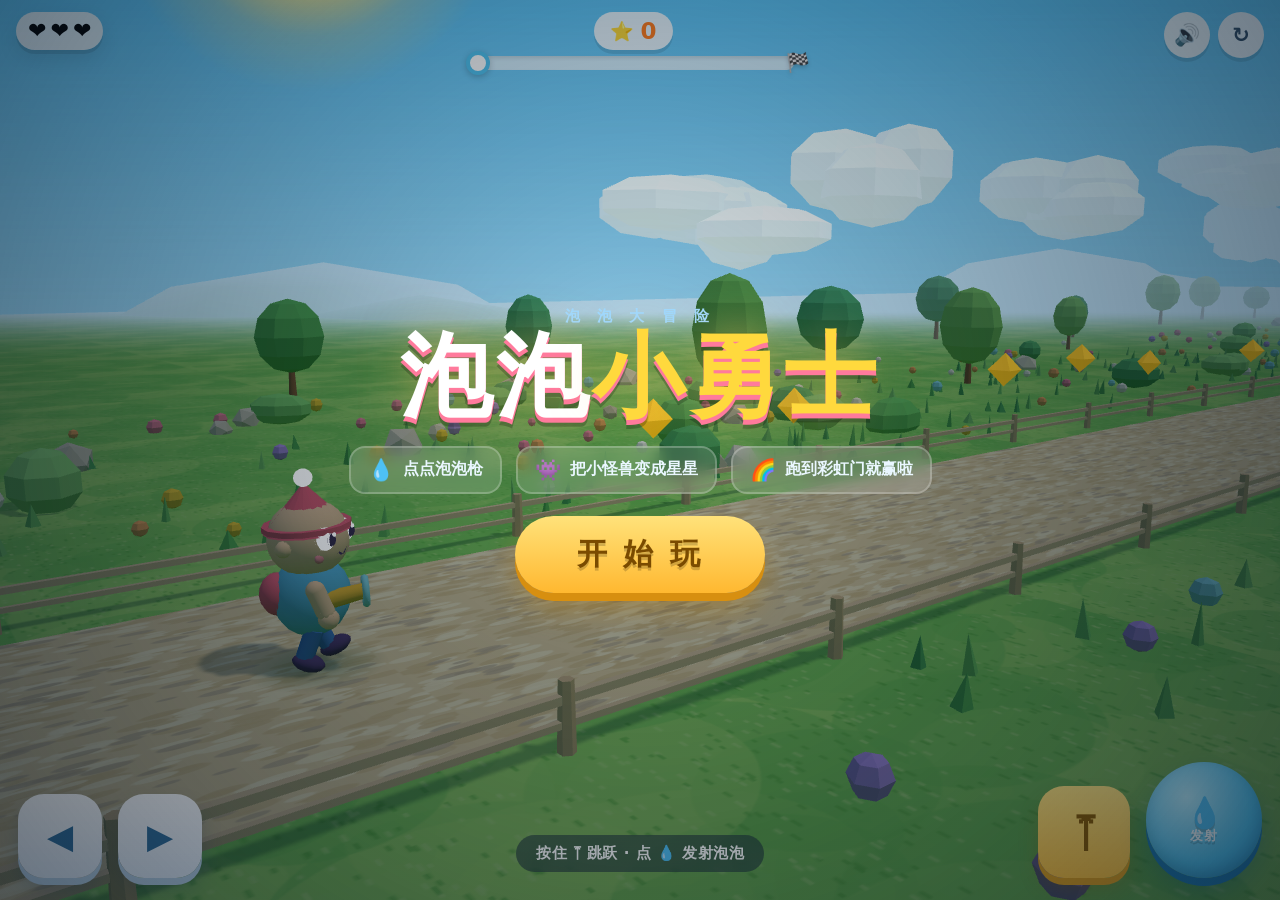
==== index.html @ 7bde6792 "泡泡小勇士：给 4-6 岁孩子的 3D 横版泡泡射击游戏 - three.js r158 内联，单文件 710KB，零外部依赖，可离线运行 - 无死亡设计：3 颗心掉光后进入保护泡泡并自动回满 - 自" ====
<!DOCTYPE html>
<html lang="zh-CN">
<head>
<meta charset="UTF-8">
<meta name="viewport" content="width=device-width, initial-scale=1.0, maximum-scale=1.0, user-scalable=no, viewport-fit=cover">
<meta name="apple-mobile-web-app-capable" content="yes">
<meta name="mobile-web-app-capable" content="yes">
<meta name="theme-color" content="#8fdcff">
<title>泡泡小勇士 · 3D 大冒险</title>
<style>
* {
  margin: 0;
  padding: 0;
  box-sizing: border-box;
  -webkit-tap-highlight-color: transparent;
  -webkit-touch-callout: none;
}

html, body {
  width: 100%;
  height: 100%;
  overflow: hidden;
  background: #0d1420;
  font-family: "PingFang SC", "Hiragino Sans GB", "Microsoft YaHei", "Heiti SC", system-ui, sans-serif;
  user-select: none;
  -webkit-user-select: none;
  touch-action: none;
  overscroll-behavior: none;
}

#c {
  position: fixed;
  inset: 0;
  width: 100%;
  height: 100%;
  display: block;
}

/* ---------------- 通用 ---------------- */
.hide { opacity: 0; pointer-events: none !important; }
.gone { display: none !important; }

.btn {
  border: none;
  outline: none;
  cursor: pointer;
  font-family: inherit;
  font-weight: 900;
  color: #fff;
  text-shadow: 0 3px 0 rgba(0, 0, 0, 0.18);
  display: flex;
  align-items: center;
  justify-content: center;
  user-select: none;
  touch-action: none;
  transition: transform 0.09s ease, filter 0.12s ease;
}
.btn:active, .btn.on {
  transform: scale(0.93);
  filter: brightness(1.08);
}

/* ---------------- HUD ---------------- */
#hud {
  position: fixed;
  top: 0; left: 0; right: 0;
  padding: max(12px, env(safe-area-inset-top)) 16px 0 16px;
  display: flex;
  align-items: flex-start;
  gap: 12px;
  pointer-events: none;
  z-index: 20;
  transition: opacity 0.35s;
}

#hearts {
  display: flex;
  gap: 4px;
  padding: 8px 12px;
  border-radius: 999px;
  background: rgba(255, 255, 255, 0.82);
  box-shadow: 0 4px 0 rgba(0, 0, 0, 0.10), 0 8px 20px rgba(0, 0, 0, 0.10);
  font-size: 22px;
  line-height: 1;
}
#hearts .h { transition: transform 0.2s, opacity 0.2s, filter 0.2s; }
#hearts .h.off { filter: grayscale(1) opacity(0.28); transform: scale(0.8); }
#hearts .h.pop { animation: hbeat 0.45s ease; }
@keyframes hbeat {
  0% { transform: scale(1); } 40% { transform: scale(1.45); } 100% { transform: scale(1); }
}

#mid {
  flex: 1;
  display: flex;
  flex-direction: column;
  align-items: center;
  gap: 6px;
  min-width: 0;
}

#stars {
  display: inline-flex;
  align-items: center;
  gap: 6px;
  padding: 6px 16px;
  border-radius: 999px;
  background: rgba(255, 255, 255, 0.86);
  box-shadow: 0 4px 0 rgba(0, 0, 0, 0.10);
  font-size: 19px;
  font-weight: 900;
  color: #f5a623;
}
#stars b { color: #ff7a1a; font-size: 23px; letter-spacing: 0.5px; }

#barWrap {
  width: min(320px, 42vw);
  height: 14px;
  border-radius: 999px;
  background: rgba(255, 255, 255, 0.72);
  box-shadow: inset 0 2px 4px rgba(0, 0, 0, 0.12);
  position: relative;
  overflow: visible;
}
#bar {
  height: 100%;
  width: 0%;
  border-radius: 999px;
  background: linear-gradient(90deg, #7ee8a2, #6fd3ff 45%, #ffd93d 100%);
  transition: width 0.18s linear;
}
#barDot {
  position: absolute;
  top: 50%;
  left: 0%;
  width: 24px; height: 24px;
  margin: -12px 0 0 -12px;
  border-radius: 50%;
  background: #fff;
  border: 4px solid #4fc4f0;
  box-shadow: 0 2px 6px rgba(0, 0, 0, 0.22);
  transition: left 0.18s linear;
}
#barGoal {
  position: absolute;
  right: -16px;
  top: 50%;
  transform: translateY(-52%);
  font-size: 19px;
  line-height: 1;
  filter: drop-shadow(0 2px 2px rgba(0,0,0,0.18));
}
#rotateHint {
  display: none;
  padding: 8px 18px;
  border-radius: 999px;
  background: rgba(255, 255, 255, 0.16);
  border: 2px dashed rgba(255, 255, 255, 0.4);
  color: #dff2ff;
  font-size: 13px;
  font-weight: 800;
  letter-spacing: 1px;
}
@media (max-aspect-ratio: 19/20) {
  #rotateHint { display: block; }
}

#topRight {
  display: flex;
  gap: 8px;
  pointer-events: auto;
}
.icon-btn {
  width: 46px; height: 46px;
  border-radius: 50%;
  background: rgba(255, 255, 255, 0.86);
  box-shadow: 0 4px 0 rgba(0, 0, 0, 0.10);
  font-size: 21px;
  color: #33506b;
  text-shadow: none;
}
.icon-btn.muted { opacity: 0.5; }

/* ---------------- 操作按钮 ---------------- */
#pad {
  position: fixed;
  left: 0; right: 0; bottom: 0;
  padding: 0 max(18px, env(safe-area-inset-left)) max(22px, env(safe-area-inset-bottom)) max(18px, env(safe-area-inset-right));
  display: flex;
  align-items: flex-end;
  justify-content: space-between;
  z-index: 20;
  pointer-events: none;
  transition: opacity 0.35s;
}
#pad > div { display: flex; align-items: flex-end; gap: 16px; pointer-events: auto; }

.pad-btn {
  width: 84px; height: 84px;
  border-radius: 26px;
  background: linear-gradient(#ffffff, #e8f3ff);
  box-shadow: 0 7px 0 #b9d4ea, 0 12px 20px rgba(20, 60, 100, 0.22);
  color: #2f6f9e;
  font-size: 34px;
  text-shadow: none;
}
.pad-btn:active, .pad-btn.on {
  transform: scale(0.94) translateY(4px);
  box-shadow: 0 3px 0 #b9d4ea, 0 6px 12px rgba(20, 60, 100, 0.22);
}

#btnJump {
  width: 92px; height: 92px;
  background: linear-gradient(#ffe27a, #ffc43d);
  box-shadow: 0 7px 0 #e0a01c, 0 12px 20px rgba(160, 100, 0, 0.24);
  color: #8a5a00;
  font-size: 40px;
}

#btnFire {
  width: 116px; height: 116px;
  border-radius: 50%;
  background: radial-gradient(circle at 35% 30%, #b9f0ff, #4fc4f0 60%, #2596d8);
  box-shadow: 0 8px 0 #1d78ad, 0 14px 26px rgba(0, 90, 140, 0.30), inset 0 -6px 14px rgba(0, 0, 0, 0.15);
  color: #fff;
  font-size: 30px;
  flex-direction: column;
  line-height: 1.05;
}
#btnFire small { font-size: 13px; font-weight: 800; opacity: 0.9; letter-spacing: 1px; }
#btnFire:active, #btnFire.on {
  transform: scale(0.95) translateY(5px);
  box-shadow: 0 3px 0 #1d78ad, 0 6px 14px rgba(0, 90, 140, 0.3), inset 0 -3px 10px rgba(0, 0, 0, 0.18);
}

/* ---------------- 提示气泡 ---------------- */
#tip {
  position: fixed;
  left: 50%;
  bottom: calc(28px + env(safe-area-inset-bottom));
  transform: translateX(-50%);
  padding: 9px 20px;
  border-radius: 999px;
  background: rgba(24, 40, 58, 0.55);
  color: #fff;
  font-size: 15px;
  font-weight: 700;
  letter-spacing: 0.5px;
  backdrop-filter: blur(6px);
  pointer-events: none;
  z-index: 19;
  transition: opacity 0.5s;
  white-space: nowrap;
}

/* ---------------- 大消息 ---------------- */
#msg {
  position: fixed;
  left: 50%; top: 34%;
  transform: translate(-50%, -50%) scale(0.6);
  font-size: clamp(28px, 6vw, 54px);
  font-weight: 900;
  color: #fff;
  text-shadow: 0 4px 0 rgba(0, 0, 0, 0.22), 0 0 30px rgba(255, 255, 255, 0.7);
  opacity: 0;
  pointer-events: none;
  z-index: 25;
  white-space: nowrap;
  letter-spacing: 2px;
}
#msg.show { animation: msgPop 1.7s ease forwards; }
@keyframes msgPop {
  0%   { opacity: 0; transform: translate(-50%, -50%) scale(0.55); }
  16%  { opacity: 1; transform: translate(-50%, -50%) scale(1.12); }
  26%  { transform: translate(-50%, -50%) scale(1); }
  78%  { opacity: 1; transform: translate(-50%, -50%) scale(1); }
  100% { opacity: 0; transform: translate(-50%, -64%) scale(0.94); }
}

/* ---------------- 遮罩层 ---------------- */
.screen {
  position: fixed;
  inset: 0;
  z-index: 40;
  display: flex;
  flex-direction: column;
  align-items: center;
  justify-content: center;
  gap: 22px;
  padding: 24px;
  text-align: center;
  transition: opacity 0.45s ease;
}
#intro {
  background: radial-gradient(circle at 50% 44%, rgba(12, 32, 52, 0.10), rgba(8, 20, 34, 0.58));
}
#win {
  background: radial-gradient(circle at 50% 40%, rgba(20, 60, 90, 0.18), rgba(6, 16, 28, 0.62));
}

.title-box { display: flex; flex-direction: column; align-items: center; gap: 4px; }
.sub {
  font-size: clamp(12px, 2.4vw, 15px);
  letter-spacing: 6px;
  color: #9fd8ff;
  font-weight: 800;
}
.title {
  font-size: clamp(42px, 11vw, 92px);
  font-weight: 900;
  letter-spacing: 4px;
  line-height: 1.02;
  color: #fff;
  text-shadow: 0 5px 0 #ff7a9c, 0 9px 0 rgba(0, 0, 0, 0.22), 0 0 44px rgba(255, 200, 100, 0.55);
}
.title em { font-style: normal; color: #ffd93d; }

.big-btn {
  padding: 18px 62px;
  border-radius: 999px;
  font-size: clamp(22px, 4.6vw, 30px);
  background: linear-gradient(#ffe27a, #ffb830);
  box-shadow: 0 8px 0 #d78f10, 0 16px 30px rgba(200, 130, 0, 0.36);
  color: #7a4b00;
  letter-spacing: 3px;
  animation: breathe 2.2s ease-in-out infinite;
}
@keyframes breathe {
  0%, 100% { transform: scale(1); }
  50% { transform: scale(1.045); }
}
.big-btn:active { transform: scale(0.95) translateY(5px); box-shadow: 0 3px 0 #d78f10; }

.rules {
  display: flex;
  gap: 14px;
  flex-wrap: wrap;
  justify-content: center;
  max-width: 660px;
}
.rule {
  display: flex;
  align-items: center;
  gap: 9px;
  padding: 10px 17px;
  border-radius: 16px;
  background: rgba(255, 255, 255, 0.14);
  border: 2px solid rgba(255, 255, 255, 0.22);
  color: #eaf7ff;
  font-size: clamp(13px, 2.8vw, 16px);
  font-weight: 700;
  backdrop-filter: blur(8px);
}
.rule i { font-style: normal; font-size: 21px; }

.win-stats {
  display: flex;
  gap: 26px;
  padding: 18px 34px;
  border-radius: 24px;
  background: rgba(10, 26, 42, 0.55);
  border: 2px solid rgba(255, 255, 255, 0.26);
  backdrop-filter: blur(10px);
  box-shadow: 0 8px 26px rgba(0, 0, 0, 0.28);
}
.win-stats div { display: flex; flex-direction: column; align-items: center; gap: 2px; }
.win-stats span { font-size: 13px; color: #cbe9fb; font-weight: 700; letter-spacing: 2px; text-shadow: 0 2px 3px rgba(0,0,0,0.35); }
.win-stats b { font-size: 34px; color: #ffd93d; font-weight: 900; text-shadow: 0 3px 0 rgba(0,0,0,0.28); }

/* 飘字 */
.floaty {
  position: fixed;
  z-index: 24;
  font-size: 24px;
  font-weight: 900;
  color: #ffd93d;
  text-shadow: 0 3px 0 rgba(0, 0, 0, 0.25);
  pointer-events: none;
  animation: floatUp 0.85s ease-out forwards;
}
@keyframes floatUp {
  0% { opacity: 0; transform: translate(-50%, -50%) scale(0.5); }
  22% { opacity: 1; transform: translate(-50%, -70%) scale(1.25); }
  100% { opacity: 0; transform: translate(-50%, -190%) scale(0.95); }
}

/* 受伤红闪 */
#flash {
  position: fixed;
  inset: 0;
  z-index: 22;
  pointer-events: none;
  box-shadow: inset 0 0 130px 40px rgba(255, 70, 110, 0.75);
  opacity: 0;
  transition: opacity 0.28s;
}

/* ---------------- 窄屏适配 ---------------- */
@media (max-width: 620px) {
  #tip { bottom: calc(118px + env(safe-area-inset-bottom)); font-size: 13px; padding: 7px 15px; }
  .pad-btn { width: 72px; height: 72px; border-radius: 22px; font-size: 28px; }
  #btnJump { width: 78px; height: 78px; font-size: 34px; }
  #btnFire { width: 96px; height: 96px; font-size: 25px; }
  #btnFire small { font-size: 11px; }
  #pad > div { gap: 12px; }
  #barWrap { width: min(220px, 40vw); }
  #hearts { font-size: 18px; padding: 7px 10px; }
  #stars { font-size: 16px; padding: 5px 12px; }
  #stars b { font-size: 19px; }
  .icon-btn { width: 40px; height: 40px; font-size: 18px; }
  .rules { gap: 8px; }
  .rule { padding: 8px 12px; }
  .win-stats { padding: 14px 22px; gap: 18px; }
  .win-stats b { font-size: 26px; }
}

@media (max-height: 460px) {
  #pad { padding-bottom: 10px; }
  .pad-btn { width: 62px; height: 62px; font-size: 24px; }
  #btnJump { width: 66px; height: 66px; font-size: 28px; }
  #btnFire { width: 82px; height: 82px; font-size: 20px; }
  .title { font-size: 40px; }
  .rules { display: none; }
}

</style>
</head>
<body>
<canvas id="c"></canvas>

<div id="hud">
  <div id="hearts">
    <span class="h">❤️</span><span class="h">❤️</span><span class="h">❤️</span>
  </div>
  <div id="mid">
    <div id="stars">⭐ <b id="starNum">0</b></div>
    <div id="barWrap">
      <div id="bar"></div>
      <div id="barDot"></div>
      <div id="barGoal">🏁</div>
    </div>
  </div>
  <div id="topRight">
    <button class="btn icon-btn" id="btnSound" aria-label="声音">🔊</button>
    <button class="btn icon-btn" id="btnAgain" aria-label="重来">↻</button>
  </div>
</div>

<div id="msg"></div>
<div id="flash"></div>
<div id="tip">按住 ⤒ 跳跃 · 点 💧 发射泡泡</div>

<div id="pad">
  <div>
    <button class="btn pad-btn" id="btnLeft" aria-label="向左">◀</button>
    <button class="btn pad-btn" id="btnRight" aria-label="向右">▶</button>
  </div>
  <div>
    <button class="btn pad-btn" id="btnJump" aria-label="跳跃">⤒</button>
    <button class="btn" id="btnFire" aria-label="发射泡泡">💧<small>发射</small></button>
  </div>
</div>

<div class="screen" id="intro">
  <div class="title-box">
    <div class="sub">泡 泡 大 冒 险</div>
    <div class="title">泡泡<em>小勇士</em></div>
  </div>
  <div class="rules">
    <div class="rule"><i>💧</i>点点泡泡枪</div>
    <div class="rule"><i>👾</i>把小怪兽变成星星</div>
    <div class="rule"><i>🌈</i>跑到彩虹门就赢啦</div>
  </div>
  <div id="rotateHint">↔ 横过来拿着，看得更清楚哦</div>
  <button class="btn big-btn" id="btnStart">开 始 玩</button>
</div>

<div class="screen gone" id="win">
  <div class="title-box">
    <div class="sub">你 做 到 了</div>
    <div class="title">太棒啦<em>！</em></div>
  </div>
  <div class="win-stats">
    <div><span>星星</span><b id="winStars">0</b></div>
    <div><span>泡泡</span><b id="winPops">0</b></div>
    <div><span>用时</span><b id="winTime">0s</b></div>
  </div>
  <button class="btn big-btn" id="btnReplay">再 玩 一 次</button>
</div>

<script>
console.warn('Scripts "build/three.js" and "build/three.min.js" are deprecated with r150+, and will be removed with r160. Please use ES Modules or alternatives: https://threejs.org/docs/index.html#manual/en/introduction/Installation'),
/**
 * @license
 * Copyright 2010-2023 Three.js Authors
 * SPDX-License-Identifier: MIT
 */
function(t,e){"object"==typeof exports&&"undefined"!=typeof module?e(exports):"function"==typeof define&&define.amd?define(["exports"],e):e((t="undefined"!=typeof globalThis?globalThis:t||self).THREE={})}(this,(function(t){"use strict";const e="158",n=1,i=2,r=3,s=0,a=1,o=100,l=204,c=205,h=0,u=1,d=2,p=0,m=1,f=2,g=3,_=4,v=5,y="attached",x="detached",M=300,S=301,b=302,T=303,E=304,w=306,A=1e3,R=1001,C=1002,L=1003,P=1004,I=1005,U=1006,D=1007,N=1008,O=1009,F=1012,B=1013,z=1014,H=1015,G=1016,V=1017,k=1018,W=1020,X=1023,j=1026,q=1027,Y=1029,Z=1031,J=1033,K=33776,$=33777,Q=33778,tt=33779,et=35840,nt=35841,it=35842,rt=35843,st=37492,at=37496,ot=37808,lt=37809,ct=37810,ht=37811,ut=37812,dt=37813,pt=37814,mt=37815,ft=37816,gt=37817,_t=37818,vt=37819,yt=37820,xt=37821,Mt=36492,St=36494,bt=36495,Tt=36284,Et=36285,wt=36286,At=2300,Rt=2301,Ct=2302,Lt=2400,Pt=2401,It=2402,Ut=2500,Dt=2501,Nt=3e3,Ot=3001,Ft="",Bt="srgb",zt="srgb-linear",Ht="display-p3",Gt="display-p3-linear",Vt="linear",kt="srgb",Wt="rec709",Xt="p3",jt=7680,qt=35044,Yt="300 es",Zt=1035,Jt=2e3,Kt=2001;class $t{addEventListener(t,e){void 0===this._listeners&&(this._listeners={});const n=this._listeners;void 0===n[t]&&(n[t]=[]),-1===n[t].indexOf(e)&&n[t].push(e)}hasEventListener(t,e){if(void 0===this._listeners)return!1;const n=this._listeners;return void 0!==n[t]&&-1!==n[t].indexOf(e)}removeEventListener(t,e){if(void 0===this._listeners)return;const n=this._listeners[t];if(void 0!==n){const t=n.indexOf(e);-1!==t&&n.splice(t,1)}}dispatchEvent(t){if(void 0===this._listeners)return;const e=this._listeners[t.type];if(void 0!==e){t.target=this;const n=e.slice(0);for(let e=0,i=n.length;e<i;e++)n[e].call(this,t);t.target=null}}}const Qt=["00","01","02","03","04","05","06","07","08","09","0a","0b","0c","0d","0e","0f","10","11","12","13","14","15","16","17","18","19","1a","1b","1c","1d","1e","1f","20","21","22","23","24","25","26","27","28","29","2a","2b","2c","2d","2e","2f","30","31","32","33","34","35","36","37","38","39","3a","3b","3c","3d","3e","3f","40","41","42","43","44","45","46","47","48","49","4a","4b","4c","4d","4e","4f","50","51","52","53","54","55","56","57","58","59","5a","5b","5c","5d","5e","5f","60","61","62","63","64","65","66","67","68","69","6a","6b","6c","6d","6e","6f","70","71","72","73","74","75","76","77","78","79","7a","7b","7c","7d","7e","7f","80","81","82","83","84","85","86","87","88","89","8a","8b","8c","8d","8e","8f","90","91","92","93","94","95","96","97","98","99","9a","9b","9c","9d","9e","9f","a0","a1","a2","a3","a4","a5","a6","a7","a8","a9","aa","ab","ac","ad","ae","af","b0","b1","b2","b3","b4","b5","b6","b7","b8","b9","ba","bb","bc","bd","be","bf","c0","c1","c2","c3","c4","c5","c6","c7","c8","c9","ca","cb","cc","cd","ce","cf","d0","d1","d2","d3","d4","d5","d6","d7","d8","d9","da","db","dc","dd","de","df","e0","e1","e2","e3","e4","e5","e6","e7","e8","e9","ea","eb","ec","ed","ee","ef","f0","f1","f2","f3","f4","f5","f6","f7","f8","f9","fa","fb","fc","fd","fe","ff"];let te=1234567;const ee=Math.PI/180,ne=180/Math.PI;function ie(){const t=4294967295*Math.random()|0,e=4294967295*Math.random()|0,n=4294967295*Math.random()|0,i=4294967295*Math.random()|0;return(Qt[255&t]+Qt[t>>8&255]+Qt[t>>16&255]+Qt[t>>24&255]+"-"+Qt[255&e]+Qt[e>>8&255]+"-"+Qt[e>>16&15|64]+Qt[e>>24&255]+"-"+Qt[63&n|128]+Qt[n>>8&255]+"-"+Qt[n>>16&255]+Qt[n>>24&255]+Qt[255&i]+Qt[i>>8&255]+Qt[i>>16&255]+Qt[i>>24&255]).toLowerCase()}function re(t,e,n){return Math.max(e,Math.min(n,t))}function se(t,e){return(t%e+e)%e}function ae(t,e,n){return(1-n)*t+n*e}function oe(t){return 0==(t&t-1)&&0!==t}function le(t){return Math.pow(2,Math.ceil(Math.log(t)/Math.LN2))}function ce(t){return Math.pow(2,Math.floor(Math.log(t)/Math.LN2))}function he(t,e){switch(e.constructor){case Float32Array:return t;case Uint32Array:return t/4294967295;case Uint16Array:return t/65535;case Uint8Array:return t/255;case Int32Array:return Math.max(t/2147483647,-1);case Int16Array:return Math.max(t/32767,-1);case Int8Array:return Math.max(t/127,-1);default:throw new Error("Invalid component type.")}}function ue(t,e){switch(e.constructor){case Float32Array:return t;case Uint32Array:return Math.round(4294967295*t);case Uint16Array:return Math.round(65535*t);case Uint8Array:return Math.round(255*t);case Int32Array:return Math.round(2147483647*t);case Int16Array:return Math.round(32767*t);case Int8Array:return Math.round(127*t);default:throw new Error("Invalid component type.")}}const de={DEG2RAD:ee,RAD2DEG:ne,generateUUID:ie,clamp:re,euclideanModulo:se,mapLinear:function(t,e,n,i,r){return i+(t-e)*(r-i)/(n-e)},inverseLerp:function(t,e,n){return t!==e?(n-t)/(e-t):0},lerp:ae,damp:function(t,e,n,i){return ae(t,e,1-Math.exp(-n*i))},pingpong:function(t,e=1){return e-Math.abs(se(t,2*e)-e)},smoothstep:function(t,e,n){return t<=e?0:t>=n?1:(t=(t-e)/(n-e))*t*(3-2*t)},smootherstep:function(t,e,n){return t<=e?0:t>=n?1:(t=(t-e)/(n-e))*t*t*(t*(6*t-15)+10)},randInt:function(t,e){return t+Math.floor(Math.random()*(e-t+1))},randFloat:function(t,e){return t+Math.random()*(e-t)},randFloatSpread:function(t){return t*(.5-Math.random())},seededRandom:function(t){void 0!==t&&(te=t);let e=te+=1831565813;return e=Math.imul(e^e>>>15,1|e),e^=e+Math.imul(e^e>>>7,61|e),((e^e>>>14)>>>0)/4294967296},degToRad:function(t){return t*ee},radToDeg:function(t){return t*ne},isPowerOfTwo:oe,ceilPowerOfTwo:le,floorPowerOfTwo:ce,setQuaternionFromProperEuler:function(t,e,n,i,r){const s=Math.cos,a=Math.sin,o=s(n/2),l=a(n/2),c=s((e+i)/2),h=a((e+i)/2),u=s((e-i)/2),d=a((e-i)/2),p=s((i-e)/2),m=a((i-e)/2);switch(r){case"XYX":t.set(o*h,l*u,l*d,o*c);break;case"YZY":t.set(l*d,o*h,l*u,o*c);break;case"ZXZ":t.set(l*u,l*d,o*h,o*c);break;case"XZX":t.set(o*h,l*m,l*p,o*c);break;case"YXY":t.set(l*p,o*h,l*m,o*c);break;case"ZYZ":t.set(l*m,l*p,o*h,o*c);break;default:console.warn("THREE.MathUtils: .setQuaternionFromProperEuler() encountered an unknown order: "+r)}},normalize:ue,denormalize:he};class pe{constructor(t=0,e=0){pe.prototype.isVector2=!0,this.x=t,this.y=e}get width(){return this.x}set width(t){this.x=t}get height(){return this.y}set height(t){this.y=t}set(t,e){return this.x=t,this.y=e,this}setScalar(t){return this.x=t,this.y=t,this}setX(t){return this.x=t,this}setY(t){return this.y=t,this}setComponent(t,e){switch(t){case 0:this.x=e;break;case 1:this.y=e;break;default:throw new Error("index is out of range: "+t)}return this}getComponent(t){switch(t){case 0:return this.x;case 1:return this.y;default:throw new Error("index is out of range: "+t)}}clone(){return new this.constructor(this.x,this.y)}copy(t){return this.x=t.x,this.y=t.y,this}add(t){return this.x+=t.x,this.y+=t.y,this}addScalar(t){return this.x+=t,this.y+=t,this}addVectors(t,e){return this.x=t.x+e.x,this.y=t.y+e.y,this}addScaledVector(t,e){return this.x+=t.x*e,this.y+=t.y*e,this}sub(t){return this.x-=t.x,this.y-=t.y,this}subScalar(t){return this.x-=t,this.y-=t,this}subVectors(t,e){return this.x=t.x-e.x,this.y=t.y-e.y,this}multiply(t){return this.x*=t.x,this.y*=t.y,this}multiplyScalar(t){return this.x*=t,this.y*=t,this}divide(t){return this.x/=t.x,this.y/=t.y,this}divideScalar(t){return this.multiplyScalar(1/t)}applyMatrix3(t){const e=this.x,n=this.y,i=t.elements;return this.x=i[0]*e+i[3]*n+i[6],this.y=i[1]*e+i[4]*n+i[7],this}min(t){return this.x=Math.min(this.x,t.x),this.y=Math.min(this.y,t.y),this}max(t){return this.x=Math.max(this.x,t.x),this.y=Math.max(this.y,t.y),this}clamp(t,e){return this.x=Math.max(t.x,Math.min(e.x,this.x)),this.y=Math.max(t.y,Math.min(e.y,this.y)),this}clampScalar(t,e){return this.x=Math.max(t,Math.min(e,this.x)),this.y=Math.max(t,Math.min(e,this.y)),this}clampLength(t,e){const n=this.length();return this.divideScalar(n||1).multiplyScalar(Math.max(t,Math.min(e,n)))}floor(){return this.x=Math.floor(this.x),this.y=Math.floor(this.y),this}ceil(){return this.x=Math.ceil(this.x),this.y=Math.ceil(this.y),this}round(){return this.x=Math.round(this.x),this.y=Math.round(this.y),this}roundToZero(){return this.x=Math.trunc(this.x),this.y=Math.trunc(this.y),this}negate(){return this.x=-this.x,this.y=-this.y,this}dot(t){return this.x*t.x+this.y*t.y}cross(t){return this.x*t.y-this.y*t.x}lengthSq(){return this.x*this.x+this.y*this.y}length(){return Math.sqrt(this.x*this.x+this.y*this.y)}manhattanLength(){return Math.abs(this.x)+Math.abs(this.y)}normalize(){return this.divideScalar(this.length()||1)}angle(){return Math.atan2(-this.y,-this.x)+Math.PI}angleTo(t){const e=Math.sqrt(this.lengthSq()*t.lengthSq());if(0===e)return Math.PI/2;const n=this.dot(t)/e;return Math.acos(re(n,-1,1))}distanceTo(t){return Math.sqrt(this.distanceToSquared(t))}distanceToSquared(t){const e=this.x-t.x,n=this.y-t.y;return e*e+n*n}manhattanDistanceTo(t){return Math.abs(this.x-t.x)+Math.abs(this.y-t.y)}setLength(t){return this.normalize().multiplyScalar(t)}lerp(t,e){return this.x+=(t.x-this.x)*e,this.y+=(t.y-this.y)*e,this}lerpVectors(t,e,n){return this.x=t.x+(e.x-t.x)*n,this.y=t.y+(e.y-t.y)*n,this}equals(t){return t.x===this.x&&t.y===this.y}fromArray(t,e=0){return this.x=t[e],this.y=t[e+1],this}toArray(t=[],e=0){return t[e]=this.x,t[e+1]=this.y,t}fromBufferAttribute(t,e){return this.x=t.getX(e),this.y=t.getY(e),this}rotateAround(t,e){const n=Math.cos(e),i=Math.sin(e),r=this.x-t.x,s=this.y-t.y;return this.x=r*n-s*i+t.x,this.y=r*i+s*n+t.y,this}random(){return this.x=Math.random(),this.y=Math.random(),this}*[Symbol.iterator](){yield this.x,yield this.y}}class me{constructor(t,e,n,i,r,s,a,o,l){me.prototype.isMatrix3=!0,this.elements=[1,0,0,0,1,0,0,0,1],void 0!==t&&this.set(t,e,n,i,r,s,a,o,l)}set(t,e,n,i,r,s,a,o,l){const c=this.elements;return c[0]=t,c[1]=i,c[2]=a,c[3]=e,c[4]=r,c[5]=o,c[6]=n,c[7]=s,c[8]=l,this}identity(){return this.set(1,0,0,0,1,0,0,0,1),this}copy(t){const e=this.elements,n=t.elements;return e[0]=n[0],e[1]=n[1],e[2]=n[2],e[3]=n[3],e[4]=n[4],e[5]=n[5],e[6]=n[6],e[7]=n[7],e[8]=n[8],this}extractBasis(t,e,n){return t.setFromMatrix3Column(this,0),e.setFromMatrix3Column(this,1),n.setFromMatrix3Column(this,2),this}setFromMatrix4(t){const e=t.elements;return this.set(e[0],e[4],e[8],e[1],e[5],e[9],e[2],e[6],e[10]),this}multiply(t){return this.multiplyMatrices(this,t)}premultiply(t){return this.multiplyMatrices(t,this)}multiplyMatrices(t,e){const n=t.elements,i=e.elements,r=this.elements,s=n[0],a=n[3],o=n[6],l=n[1],c=n[4],h=n[7],u=n[2],d=n[5],p=n[8],m=i[0],f=i[3],g=i[6],_=i[1],v=i[4],y=i[7],x=i[2],M=i[5],S=i[8];return r[0]=s*m+a*_+o*x,r[3]=s*f+a*v+o*M,r[6]=s*g+a*y+o*S,r[1]=l*m+c*_+h*x,r[4]=l*f+c*v+h*M,r[7]=l*g+c*y+h*S,r[2]=u*m+d*_+p*x,r[5]=u*f+d*v+p*M,r[8]=u*g+d*y+p*S,this}multiplyScalar(t){const e=this.elements;return e[0]*=t,e[3]*=t,e[6]*=t,e[1]*=t,e[4]*=t,e[7]*=t,e[2]*=t,e[5]*=t,e[8]*=t,this}determinant(){const t=this.elements,e=t[0],n=t[1],i=t[2],r=t[3],s=t[4],a=t[5],o=t[6],l=t[7],c=t[8];return e*s*c-e*a*l-n*r*c+n*a*o+i*r*l-i*s*o}invert(){const t=this.elements,e=t[0],n=t[1],i=t[2],r=t[3],s=t[4],a=t[5],o=t[6],l=t[7],c=t[8],h=c*s-a*l,u=a*o-c*r,d=l*r-s*o,p=e*h+n*u+i*d;if(0===p)return this.set(0,0,0,0,0,0,0,0,0);const m=1/p;return t[0]=h*m,t[1]=(i*l-c*n)*m,t[2]=(a*n-i*s)*m,t[3]=u*m,t[4]=(c*e-i*o)*m,t[5]=(i*r-a*e)*m,t[6]=d*m,t[7]=(n*o-l*e)*m,t[8]=(s*e-n*r)*m,this}transpose(){let t;const e=this.elements;return t=e[1],e[1]=e[3],e[3]=t,t=e[2],e[2]=e[6],e[6]=t,t=e[5],e[5]=e[7],e[7]=t,this}getNormalMatrix(t){return this.setFromMatrix4(t).invert().transpose()}transposeIntoArray(t){const e=this.elements;return t[0]=e[0],t[1]=e[3],t[2]=e[6],t[3]=e[1],t[4]=e[4],t[5]=e[7],t[6]=e[2],t[7]=e[5],t[8]=e[8],this}setUvTransform(t,e,n,i,r,s,a){const o=Math.cos(r),l=Math.sin(r);return this.set(n*o,n*l,-n*(o*s+l*a)+s+t,-i*l,i*o,-i*(-l*s+o*a)+a+e,0,0,1),this}scale(t,e){return this.premultiply(fe.makeScale(t,e)),this}rotate(t){return this.premultiply(fe.makeRotation(-t)),this}translate(t,e){return this.premultiply(fe.makeTranslation(t,e)),this}makeTranslation(t,e){return t.isVector2?this.set(1,0,t.x,0,1,t.y,0,0,1):this.set(1,0,t,0,1,e,0,0,1),this}makeRotation(t){const e=Math.cos(t),n=Math.sin(t);return this.set(e,-n,0,n,e,0,0,0,1),this}makeScale(t,e){return this.set(t,0,0,0,e,0,0,0,1),this}equals(t){const e=this.elements,n=t.elements;for(let t=0;t<9;t++)if(e[t]!==n[t])return!1;return!0}fromArray(t,e=0){for(let n=0;n<9;n++)this.elements[n]=t[n+e];return this}toArray(t=[],e=0){const n=this.elements;return t[e]=n[0],t[e+1]=n[1],t[e+2]=n[2],t[e+3]=n[3],t[e+4]=n[4],t[e+5]=n[5],t[e+6]=n[6],t[e+7]=n[7],t[e+8]=n[8],t}clone(){return(new this.constructor).fromArray(this.elements)}}const fe=new me;function ge(t){for(let e=t.length-1;e>=0;--e)if(t[e]>=65535)return!0;return!1}const _e={Int8Array:Int8Array,Uint8Array:Uint8Array,Uint8ClampedArray:Uint8ClampedArray,Int16Array:Int16Array,Uint16Array:Uint16Array,Int32Array:Int32Array,Uint32Array:Uint32Array,Float32Array:Float32Array,Float64Array:Float64Array};function ve(t,e){return new _e[t](e)}function ye(t){return document.createElementNS("http://www.w3.org/1999/xhtml",t)}function xe(){const t=ye("canvas");return t.style.display="block",t}const Me={};function Se(t){t in Me||(Me[t]=!0,console.warn(t))}const be=(new me).set(.8224621,.177538,0,.0331941,.9668058,0,.0170827,.0723974,.9105199),Te=(new me).set(1.2249401,-.2249404,0,-.0420569,1.0420571,0,-.0196376,-.0786361,1.0982735),Ee={[zt]:{transfer:Vt,primaries:Wt,toReference:t=>t,fromReference:t=>t},[Bt]:{transfer:kt,primaries:Wt,toReference:t=>t.convertSRGBToLinear(),fromReference:t=>t.convertLinearToSRGB()},[Gt]:{transfer:Vt,primaries:Xt,toReference:t=>t.applyMatrix3(Te),fromReference:t=>t.applyMatrix3(be)},[Ht]:{transfer:kt,primaries:Xt,toReference:t=>t.convertSRGBToLinear().applyMatrix3(Te),fromReference:t=>t.applyMatrix3(be).convertLinearToSRGB()}},we=new Set([zt,Gt]),Ae={enabled:!0,_workingColorSpace:zt,get legacyMode(){return console.warn("THREE.ColorManagement: .legacyMode=false renamed to .enabled=true in r150."),!this.enabled},set legacyMode(t){console.warn("THREE.ColorManagement: .legacyMode=false renamed to .enabled=true in r150."),this.enabled=!t},get workingColorSpace(){return this._workingColorSpace},set workingColorSpace(t){if(!we.has(t))throw new Error(`Unsupported working color space, "${t}".`);this._workingColorSpace=t},convert:function(t,e,n){if(!1===this.enabled||e===n||!e||!n)return t;const i=Ee[e].toReference;return(0,Ee[n].fromReference)(i(t))},fromWorkingColorSpace:function(t,e){return this.convert(t,this._workingColorSpace,e)},toWorkingColorSpace:function(t,e){return this.convert(t,e,this._workingColorSpace)},getPrimaries:function(t){return Ee[t].primaries},getTransfer:function(t){return t===Ft?Vt:Ee[t].transfer}};function Re(t){return t<.04045?.0773993808*t:Math.pow(.9478672986*t+.0521327014,2.4)}function Ce(t){return t<.0031308?12.92*t:1.055*Math.pow(t,.41666)-.055}let Le;class Pe{static getDataURL(t){if(/^data:/i.test(t.src))return t.src;if("undefined"==typeof HTMLCanvasElement)return t.src;let e;if(t instanceof HTMLCanvasElement)e=t;else{void 0===Le&&(Le=ye("canvas")),Le.width=t.width,Le.height=t.height;const n=Le.getContext("2d");t instanceof ImageData?n.putImageData(t,0,0):n.drawImage(t,0,0,t.width,t.height),e=Le}return e.width>2048||e.height>2048?(console.warn("THREE.ImageUtils.getDataURL: Image converted to jpg for performance reasons",t),e.toDataURL("image/jpeg",.6)):e.toDataURL("image/png")}static sRGBToLinear(t){if("undefined"!=typeof HTMLImageElement&&t instanceof HTMLImageElement||"undefined"!=typeof HTMLCanvasElement&&t instanceof HTMLCanvasElement||"undefined"!=typeof ImageBitmap&&t instanceof ImageBitmap){const e=ye("canvas");e.width=t.width,e.height=t.height;const n=e.getContext("2d");n.drawImage(t,0,0,t.width,t.height);const i=n.getImageData(0,0,t.width,t.height),r=i.data;for(let t=0;t<r.length;t++)r[t]=255*Re(r[t]/255);return n.putImageData(i,0,0),e}if(t.data){const e=t.data.slice(0);for(let t=0;t<e.length;t++)e instanceof Uint8Array||e instanceof Uint8ClampedArray?e[t]=Math.floor(255*Re(e[t]/255)):e[t]=Re(e[t]);return{data:e,width:t.width,height:t.height}}return console.warn("THREE.ImageUtils.sRGBToLinear(): Unsupported image type. No color space conversion applied."),t}}let Ie=0;class Ue{constructor(t=null){this.isSource=!0,Object.defineProperty(this,"id",{value:Ie++}),this.uuid=ie(),this.data=t,this.version=0}set needsUpdate(t){!0===t&&this.version++}toJSON(t){const e=void 0===t||"string"==typeof t;if(!e&&void 0!==t.images[this.uuid])return t.images[this.uuid];const n={uuid:this.uuid,url:""},i=this.data;if(null!==i){let t;if(Array.isArray(i)){t=[];for(let e=0,n=i.length;e<n;e++)i[e].isDataTexture?t.push(De(i[e].image)):t.push(De(i[e]))}else t=De(i);n.url=t}return e||(t.images[this.uuid]=n),n}}function De(t){return"undefined"!=typeof HTMLImageElement&&t instanceof HTMLImageElement||"undefined"!=typeof HTMLCanvasElement&&t instanceof HTMLCanvasElement||"undefined"!=typeof ImageBitmap&&t instanceof ImageBitmap?Pe.getDataURL(t):t.data?{data:Array.from(t.data),width:t.width,height:t.height,type:t.data.constructor.name}:(console.warn("THREE.Texture: Unable to serialize Texture."),{})}let Ne=0;class Oe extends $t{constructor(t=Oe.DEFAULT_IMAGE,e=Oe.DEFAULT_MAPPING,n=1001,i=1001,r=1006,s=1008,a=1023,o=1009,l=Oe.DEFAULT_ANISOTROPY,c=""){super(),this.isTexture=!0,Object.defineProperty(this,"id",{value:Ne++}),this.uuid=ie(),this.name="",this.source=new Ue(t),this.mipmaps=[],this.mapping=e,this.channel=0,this.wrapS=n,this.wrapT=i,this.magFilter=r,this.minFilter=s,this.anisotropy=l,this.format=a,this.internalFormat=null,this.type=o,this.offset=new pe(0,0),this.repeat=new pe(1,1),this.center=new pe(0,0),this.rotation=0,this.matrixAutoUpdate=!0,this.matrix=new me,this.generateMipmaps=!0,this.premultiplyAlpha=!1,this.flipY=!0,this.unpackAlignment=4,"string"==typeof c?this.colorSpace=c:(Se("THREE.Texture: Property .encoding has been replaced by .colorSpace."),this.colorSpace=c===Ot?Bt:Ft),this.userData={},this.version=0,this.onUpdate=null,this.isRenderTargetTexture=!1,this.needsPMREMUpdate=!1}get image(){return this.source.data}set image(t=null){this.source.data=t}updateMatrix(){this.matrix.setUvTransform(this.offset.x,this.offset.y,this.repeat.x,this.repeat.y,this.rotation,this.center.x,this.center.y)}clone(){return(new this.constructor).copy(this)}copy(t){return this.name=t.name,this.source=t.source,this.mipmaps=t.mipmaps.slice(0),this.mapping=t.mapping,this.channel=t.channel,this.wrapS=t.wrapS,this.wrapT=t.wrapT,this.magFilter=t.magFilter,this.minFilter=t.minFilter,this.anisotropy=t.anisotropy,this.format=t.format,this.internalFormat=t.internalFormat,this.type=t.type,this.offset.copy(t.offset),this.repeat.copy(t.repeat),this.center.copy(t.center),this.rotation=t.rotation,this.matrixAutoUpdate=t.matrixAutoUpdate,this.matrix.copy(t.matrix),this.generateMipmaps=t.generateMipmaps,this.premultiplyAlpha=t.premultiplyAlpha,this.flipY=t.flipY,this.unpackAlignment=t.unpackAlignment,this.colorSpace=t.colorSpace,this.userData=JSON.parse(JSON.stringify(t.userData)),this.needsUpdate=!0,this}toJSON(t){const e=void 0===t||"string"==typeof t;if(!e&&void 0!==t.textures[this.uuid])return t.textures[this.uuid];const n={metadata:{version:4.6,type:"Texture",generator:"Texture.toJSON"},uuid:this.uuid,name:this.name,image:this.source.toJSON(t).uuid,mapping:this.mapping,channel:this.channel,repeat:[this.repeat.x,this.repeat.y],offset:[this.offset.x,this.offset.y],center:[this.center.x,this.center.y],rotation:this.rotation,wrap:[this.wrapS,this.wrapT],format:this.format,internalFormat:this.internalFormat,type:this.type,colorSpace:this.colorSpace,minFilter:this.minFilter,magFilter:this.magFilter,anisotropy:this.anisotropy,flipY:this.flipY,generateMipmaps:this.generateMipmaps,premultiplyAlpha:this.premultiplyAlpha,unpackAlignment:this.unpackAlignment};return Object.keys(this.userData).length>0&&(n.userData=this.userData),e||(t.textures[this.uuid]=n),n}dispose(){this.dispatchEvent({type:"dispose"})}transformUv(t){if(this.mapping!==M)return t;if(t.applyMatrix3(this.matrix),t.x<0||t.x>1)switch(this.wrapS){case A:t.x=t.x-Math.floor(t.x);break;case R:t.x=t.x<0?0:1;break;case C:1===Math.abs(Math.floor(t.x)%2)?t.x=Math.ceil(t.x)-t.x:t.x=t.x-Math.floor(t.x)}if(t.y<0||t.y>1)switch(this.wrapT){case A:t.y=t.y-Math.floor(t.y);break;case R:t.y=t.y<0?0:1;break;case C:1===Math.abs(Math.floor(t.y)%2)?t.y=Math.ceil(t.y)-t.y:t.y=t.y-Math.floor(t.y)}return this.flipY&&(t.y=1-t.y),t}set needsUpdate(t){!0===t&&(this.version++,this.source.needsUpdate=!0)}get encoding(){return Se("THREE.Texture: Property .encoding has been replaced by .colorSpace."),this.colorSpace===Bt?Ot:Nt}set encoding(t){Se("THREE.Texture: Property .encoding has been replaced by .colorSpace."),this.colorSpace=t===Ot?Bt:Ft}}Oe.DEFAULT_IMAGE=null,Oe.DEFAULT_MAPPING=M,Oe.DEFAULT_ANISOTROPY=1;class Fe{constructor(t=0,e=0,n=0,i=1){Fe.prototype.isVector4=!0,this.x=t,this.y=e,this.z=n,this.w=i}get width(){return this.z}set width(t){this.z=t}get height(){return this.w}set height(t){this.w=t}set(t,e,n,i){return this.x=t,this.y=e,this.z=n,this.w=i,this}setScalar(t){return this.x=t,this.y=t,this.z=t,this.w=t,this}setX(t){return this.x=t,this}setY(t){return this.y=t,this}setZ(t){return this.z=t,this}setW(t){return this.w=t,this}setComponent(t,e){switch(t){case 0:this.x=e;break;case 1:this.y=e;break;case 2:this.z=e;break;case 3:this.w=e;break;default:throw new Error("index is out of range: "+t)}return this}getComponent(t){switch(t){case 0:return this.x;case 1:return this.y;case 2:return this.z;case 3:return this.w;default:throw new Error("index is out of range: "+t)}}clone(){return new this.constructor(this.x,this.y,this.z,this.w)}copy(t){return this.x=t.x,this.y=t.y,this.z=t.z,this.w=void 0!==t.w?t.w:1,this}add(t){return this.x+=t.x,this.y+=t.y,this.z+=t.z,this.w+=t.w,this}addScalar(t){return this.x+=t,this.y+=t,this.z+=t,this.w+=t,this}addVectors(t,e){return this.x=t.x+e.x,this.y=t.y+e.y,this.z=t.z+e.z,this.w=t.w+e.w,this}addScaledVector(t,e){return this.x+=t.x*e,this.y+=t.y*e,this.z+=t.z*e,this.w+=t.w*e,this}sub(t){return this.x-=t.x,this.y-=t.y,this.z-=t.z,this.w-=t.w,this}subScalar(t){return this.x-=t,this.y-=t,this.z-=t,this.w-=t,this}subVectors(t,e){return this.x=t.x-e.x,this.y=t.y-e.y,this.z=t.z-e.z,this.w=t.w-e.w,this}multiply(t){return this.x*=t.x,this.y*=t.y,this.z*=t.z,this.w*=t.w,this}multiplyScalar(t){return this.x*=t,this.y*=t,this.z*=t,this.w*=t,this}applyMatrix4(t){const e=this.x,n=this.y,i=this.z,r=this.w,s=t.elements;return this.x=s[0]*e+s[4]*n+s[8]*i+s[12]*r,this.y=s[1]*e+s[5]*n+s[9]*i+s[13]*r,this.z=s[2]*e+s[6]*n+s[10]*i+s[14]*r,this.w=s[3]*e+s[7]*n+s[11]*i+s[15]*r,this}divideScalar(t){return this.multiplyScalar(1/t)}setAxisAngleFromQuaternion(t){this.w=2*Math.acos(t.w);const e=Math.sqrt(1-t.w*t.w);return e<1e-4?(this.x=1,this.y=0,this.z=0):(this.x=t.x/e,this.y=t.y/e,this.z=t.z/e),this}setAxisAngleFromRotationMatrix(t){let e,n,i,r;const s=.01,a=.1,o=t.elements,l=o[0],c=o[4],h=o[8],u=o[1],d=o[5],p=o[9],m=o[2],f=o[6],g=o[10];if(Math.abs(c-u)<s&&Math.abs(h-m)<s&&Math.abs(p-f)<s){if(Math.abs(c+u)<a&&Math.abs(h+m)<a&&Math.abs(p+f)<a&&Math.abs(l+d+g-3)<a)return this.set(1,0,0,0),this;e=Math.PI;const t=(l+1)/2,o=(d+1)/2,_=(g+1)/2,v=(c+u)/4,y=(h+m)/4,x=(p+f)/4;return t>o&&t>_?t<s?(n=0,i=.707106781,r=.707106781):(n=Math.sqrt(t),i=v/n,r=y/n):o>_?o<s?(n=.707106781,i=0,r=.707106781):(i=Math.sqrt(o),n=v/i,r=x/i):_<s?(n=.707106781,i=.707106781,r=0):(r=Math.sqrt(_),n=y/r,i=x/r),this.set(n,i,r,e),this}let _=Math.sqrt((f-p)*(f-p)+(h-m)*(h-m)+(u-c)*(u-c));return Math.abs(_)<.001&&(_=1),this.x=(f-p)/_,this.y=(h-m)/_,this.z=(u-c)/_,this.w=Math.acos((l+d+g-1)/2),this}min(t){return this.x=Math.min(this.x,t.x),this.y=Math.min(this.y,t.y),this.z=Math.min(this.z,t.z),this.w=Math.min(this.w,t.w),this}max(t){return this.x=Math.max(this.x,t.x),this.y=Math.max(this.y,t.y),this.z=Math.max(this.z,t.z),this.w=Math.max(this.w,t.w),this}clamp(t,e){return this.x=Math.max(t.x,Math.min(e.x,this.x)),this.y=Math.max(t.y,Math.min(e.y,this.y)),this.z=Math.max(t.z,Math.min(e.z,this.z)),this.w=Math.max(t.w,Math.min(e.w,this.w)),this}clampScalar(t,e){return this.x=Math.max(t,Math.min(e,this.x)),this.y=Math.max(t,Math.min(e,this.y)),this.z=Math.max(t,Math.min(e,this.z)),this.w=Math.max(t,Math.min(e,this.w)),this}clampLength(t,e){const n=this.length();return this.divideScalar(n||1).multiplyScalar(Math.max(t,Math.min(e,n)))}floor(){return this.x=Math.floor(this.x),this.y=Math.floor(this.y),this.z=Math.floor(this.z),this.w=Math.floor(this.w),this}ceil(){return this.x=Math.ceil(this.x),this.y=Math.ceil(this.y),this.z=Math.ceil(this.z),this.w=Math.ceil(this.w),this}round(){return this.x=Math.round(this.x),this.y=Math.round(this.y),this.z=Math.round(this.z),this.w=Math.round(this.w),this}roundToZero(){return this.x=Math.trunc(this.x),this.y=Math.trunc(this.y),this.z=Math.trunc(this.z),this.w=Math.trunc(this.w),this}negate(){return this.x=-this.x,this.y=-this.y,this.z=-this.z,this.w=-this.w,this}dot(t){return this.x*t.x+this.y*t.y+this.z*t.z+this.w*t.w}lengthSq(){return this.x*this.x+this.y*this.y+this.z*this.z+this.w*this.w}length(){return Math.sqrt(this.x*this.x+this.y*this.y+this.z*this.z+this.w*this.w)}manhattanLength(){return Math.abs(this.x)+Math.abs(this.y)+Math.abs(this.z)+Math.abs(this.w)}normalize(){return this.divideScalar(this.length()||1)}setLength(t){return this.normalize().multiplyScalar(t)}lerp(t,e){return this.x+=(t.x-this.x)*e,this.y+=(t.y-this.y)*e,this.z+=(t.z-this.z)*e,this.w+=(t.w-this.w)*e,this}lerpVectors(t,e,n){return this.x=t.x+(e.x-t.x)*n,this.y=t.y+(e.y-t.y)*n,this.z=t.z+(e.z-t.z)*n,this.w=t.w+(e.w-t.w)*n,this}equals(t){return t.x===this.x&&t.y===this.y&&t.z===this.z&&t.w===this.w}fromArray(t,e=0){return this.x=t[e],this.y=t[e+1],this.z=t[e+2],this.w=t[e+3],this}toArray(t=[],e=0){return t[e]=this.x,t[e+1]=this.y,t[e+2]=this.z,t[e+3]=this.w,t}fromBufferAttribute(t,e){return this.x=t.getX(e),this.y=t.getY(e),this.z=t.getZ(e),this.w=t.getW(e),this}random(){return this.x=Math.random(),this.y=Math.random(),this.z=Math.random(),this.w=Math.random(),this}*[Symbol.iterator](){yield this.x,yield this.y,yield this.z,yield this.w}}class Be extends $t{constructor(t=1,e=1,n={}){super(),this.isRenderTarget=!0,this.width=t,this.height=e,this.depth=1,this.scissor=new Fe(0,0,t,e),this.scissorTest=!1,this.viewport=new Fe(0,0,t,e);const i={width:t,height:e,depth:1};void 0!==n.encoding&&(Se("THREE.WebGLRenderTarget: option.encoding has been replaced by option.colorSpace."),n.colorSpace=n.encoding===Ot?Bt:Ft),n=Object.assign({generateMipmaps:!1,internalFormat:null,minFilter:U,depthBuffer:!0,stencilBuffer:!1,depthTexture:null,samples:0},n),this.texture=new Oe(i,n.mapping,n.wrapS,n.wrapT,n.magFilter,n.minFilter,n.format,n.type,n.anisotropy,n.colorSpace),this.texture.isRenderTargetTexture=!0,this.texture.flipY=!1,this.texture.generateMipmaps=n.generateMipmaps,this.texture.internalFormat=n.internalFormat,this.depthBuffer=n.depthBuffer,this.stencilBuffer=n.stencilBuffer,this.depthTexture=n.depthTexture,this.samples=n.samples}setSize(t,e,n=1){this.width===t&&this.height===e&&this.depth===n||(this.width=t,this.height=e,this.depth=n,this.texture.image.width=t,this.texture.image.height=e,this.texture.image.depth=n,this.dispose()),this.viewport.set(0,0,t,e),this.scissor.set(0,0,t,e)}clone(){return(new this.constructor).copy(this)}copy(t){this.width=t.width,this.height=t.height,this.depth=t.depth,this.scissor.copy(t.scissor),this.scissorTest=t.scissorTest,this.viewport.copy(t.viewport),this.texture=t.texture.clone(),this.texture.isRenderTargetTexture=!0;const e=Object.assign({},t.texture.image);return this.texture.source=new Ue(e),this.depthBuffer=t.depthBuffer,this.stencilBuffer=t.stencilBuffer,null!==t.depthTexture&&(this.depthTexture=t.depthTexture.clone()),this.samples=t.samples,this}dispose(){this.dispatchEvent({type:"dispose"})}}class ze extends Be{constructor(t=1,e=1,n={}){super(t,e,n),this.isWebGLRenderTarget=!0}}class He extends Oe{constructor(t=null,e=1,n=1,i=1){super(null),this.isDataArrayTexture=!0,this.image={data:t,width:e,height:n,depth:i},this.magFilter=L,this.minFilter=L,this.wrapR=R,this.generateMipmaps=!1,this.flipY=!1,this.unpackAlignment=1}}class Ge extends Oe{constructor(t=null,e=1,n=1,i=1){super(null),this.isData3DTexture=!0,this.image={data:t,width:e,height:n,depth:i},this.magFilter=L,this.minFilter=L,this.wrapR=R,this.generateMipmaps=!1,this.flipY=!1,this.unpackAlignment=1}}class Ve{constructor(t=0,e=0,n=0,i=1){this.isQuaternion=!0,this._x=t,this._y=e,this._z=n,this._w=i}static slerpFlat(t,e,n,i,r,s,a){let o=n[i+0],l=n[i+1],c=n[i+2],h=n[i+3];const u=r[s+0],d=r[s+1],p=r[s+2],m=r[s+3];if(0===a)return t[e+0]=o,t[e+1]=l,t[e+2]=c,void(t[e+3]=h);if(1===a)return t[e+0]=u,t[e+1]=d,t[e+2]=p,void(t[e+3]=m);if(h!==m||o!==u||l!==d||c!==p){let t=1-a;const e=o*u+l*d+c*p+h*m,n=e>=0?1:-1,i=1-e*e;if(i>Number.EPSILON){const r=Math.sqrt(i),s=Math.atan2(r,e*n);t=Math.sin(t*s)/r,a=Math.sin(a*s)/r}const r=a*n;if(o=o*t+u*r,l=l*t+d*r,c=c*t+p*r,h=h*t+m*r,t===1-a){const t=1/Math.sqrt(o*o+l*l+c*c+h*h);o*=t,l*=t,c*=t,h*=t}}t[e]=o,t[e+1]=l,t[e+2]=c,t[e+3]=h}static multiplyQuaternionsFlat(t,e,n,i,r,s){const a=n[i],o=n[i+1],l=n[i+2],c=n[i+3],h=r[s],u=r[s+1],d=r[s+2],p=r[s+3];return t[e]=a*p+c*h+o*d-l*u,t[e+1]=o*p+c*u+l*h-a*d,t[e+2]=l*p+c*d+a*u-o*h,t[e+3]=c*p-a*h-o*u-l*d,t}get x(){return this._x}set x(t){this._x=t,this._onChangeCallback()}get y(){return this._y}set y(t){this._y=t,this._onChangeCallback()}get z(){return this._z}set z(t){this._z=t,this._onChangeCallback()}get w(){return this._w}set w(t){this._w=t,this._onChangeCallback()}set(t,e,n,i){return this._x=t,this._y=e,this._z=n,this._w=i,this._onChangeCallback(),this}clone(){return new this.constructor(this._x,this._y,this._z,this._w)}copy(t){return this._x=t.x,this._y=t.y,this._z=t.z,this._w=t.w,this._onChangeCallback(),this}setFromEuler(t,e){const n=t._x,i=t._y,r=t._z,s=t._order,a=Math.cos,o=Math.sin,l=a(n/2),c=a(i/2),h=a(r/2),u=o(n/2),d=o(i/2),p=o(r/2);switch(s){case"XYZ":this._x=u*c*h+l*d*p,this._y=l*d*h-u*c*p,this._z=l*c*p+u*d*h,this._w=l*c*h-u*d*p;break;case"YXZ":this._x=u*c*h+l*d*p,this._y=l*d*h-u*c*p,this._z=l*c*p-u*d*h,this._w=l*c*h+u*d*p;break;case"ZXY":this._x=u*c*h-l*d*p,this._y=l*d*h+u*c*p,this._z=l*c*p+u*d*h,this._w=l*c*h-u*d*p;break;case"ZYX":this._x=u*c*h-l*d*p,this._y=l*d*h+u*c*p,this._z=l*c*p-u*d*h,this._w=l*c*h+u*d*p;break;case"YZX":this._x=u*c*h+l*d*p,this._y=l*d*h+u*c*p,this._z=l*c*p-u*d*h,this._w=l*c*h-u*d*p;break;case"XZY":this._x=u*c*h-l*d*p,this._y=l*d*h-u*c*p,this._z=l*c*p+u*d*h,this._w=l*c*h+u*d*p;break;default:console.warn("THREE.Quaternion: .setFromEuler() encountered an unknown order: "+s)}return!1!==e&&this._onChangeCallback(),this}setFromAxisAngle(t,e){const n=e/2,i=Math.sin(n);return this._x=t.x*i,this._y=t.y*i,this._z=t.z*i,this._w=Math.cos(n),this._onChangeCallback(),this}setFromRotationMatrix(t){const e=t.elements,n=e[0],i=e[4],r=e[8],s=e[1],a=e[5],o=e[9],l=e[2],c=e[6],h=e[10],u=n+a+h;if(u>0){const t=.5/Math.sqrt(u+1);this._w=.25/t,this._x=(c-o)*t,this._y=(r-l)*t,this._z=(s-i)*t}else if(n>a&&n>h){const t=2*Math.sqrt(1+n-a-h);this._w=(c-o)/t,this._x=.25*t,this._y=(i+s)/t,this._z=(r+l)/t}else if(a>h){const t=2*Math.sqrt(1+a-n-h);this._w=(r-l)/t,this._x=(i+s)/t,this._y=.25*t,this._z=(o+c)/t}else{const t=2*Math.sqrt(1+h-n-a);this._w=(s-i)/t,this._x=(r+l)/t,this._y=(o+c)/t,this._z=.25*t}return this._onChangeCallback(),this}setFromUnitVectors(t,e){let n=t.dot(e)+1;return n<Number.EPSILON?(n=0,Math.abs(t.x)>Math.abs(t.z)?(this._x=-t.y,this._y=t.x,this._z=0,this._w=n):(this._x=0,this._y=-t.z,this._z=t.y,this._w=n)):(this._x=t.y*e.z-t.z*e.y,this._y=t.z*e.x-t.x*e.z,this._z=t.x*e.y-t.y*e.x,this._w=n),this.normalize()}angleTo(t){return 2*Math.acos(Math.abs(re(this.dot(t),-1,1)))}rotateTowards(t,e){const n=this.angleTo(t);if(0===n)return this;const i=Math.min(1,e/n);return this.slerp(t,i),this}identity(){return this.set(0,0,0,1)}invert(){return this.conjugate()}conjugate(){return this._x*=-1,this._y*=-1,this._z*=-1,this._onChangeCallback(),this}dot(t){return this._x*t._x+this._y*t._y+this._z*t._z+this._w*t._w}lengthSq(){return this._x*this._x+this._y*this._y+this._z*this._z+this._w*this._w}length(){return Math.sqrt(this._x*this._x+this._y*this._y+this._z*this._z+this._w*this._w)}normalize(){let t=this.length();return 0===t?(this._x=0,this._y=0,this._z=0,this._w=1):(t=1/t,this._x=this._x*t,this._y=this._y*t,this._z=this._z*t,this._w=this._w*t),this._onChangeCallback(),this}multiply(t){return this.multiplyQuaternions(this,t)}premultiply(t){return this.multiplyQuaternions(t,this)}multiplyQuaternions(t,e){const n=t._x,i=t._y,r=t._z,s=t._w,a=e._x,o=e._y,l=e._z,c=e._w;return this._x=n*c+s*a+i*l-r*o,this._y=i*c+s*o+r*a-n*l,this._z=r*c+s*l+n*o-i*a,this._w=s*c-n*a-i*o-r*l,this._onChangeCallback(),this}slerp(t,e){if(0===e)return this;if(1===e)return this.copy(t);const n=this._x,i=this._y,r=this._z,s=this._w;let a=s*t._w+n*t._x+i*t._y+r*t._z;if(a<0?(this._w=-t._w,this._x=-t._x,this._y=-t._y,this._z=-t._z,a=-a):this.copy(t),a>=1)return this._w=s,this._x=n,this._y=i,this._z=r,this;const o=1-a*a;if(o<=Number.EPSILON){const t=1-e;return this._w=t*s+e*this._w,this._x=t*n+e*this._x,this._y=t*i+e*this._y,this._z=t*r+e*this._z,this.normalize(),this._onChangeCallback(),this}const l=Math.sqrt(o),c=Math.atan2(l,a),h=Math.sin((1-e)*c)/l,u=Math.sin(e*c)/l;return this._w=s*h+this._w*u,this._x=n*h+this._x*u,this._y=i*h+this._y*u,this._z=r*h+this._z*u,this._onChangeCallback(),this}slerpQuaternions(t,e,n){return this.copy(t).slerp(e,n)}random(){const t=Math.random(),e=Math.sqrt(1-t),n=Math.sqrt(t),i=2*Math.PI*Math.random(),r=2*Math.PI*Math.random();return this.set(e*Math.cos(i),n*Math.sin(r),n*Math.cos(r),e*Math.sin(i))}equals(t){return t._x===this._x&&t._y===this._y&&t._z===this._z&&t._w===this._w}fromArray(t,e=0){return this._x=t[e],this._y=t[e+1],this._z=t[e+2],this._w=t[e+3],this._onChangeCallback(),this}toArray(t=[],e=0){return t[e]=this._x,t[e+1]=this._y,t[e+2]=this._z,t[e+3]=this._w,t}fromBufferAttribute(t,e){return this._x=t.getX(e),this._y=t.getY(e),this._z=t.getZ(e),this._w=t.getW(e),this}toJSON(){return this.toArray()}_onChange(t){return this._onChangeCallback=t,this}_onChangeCallback(){}*[Symbol.iterator](){yield this._x,yield this._y,yield this._z,yield this._w}}class ke{constructor(t=0,e=0,n=0){ke.prototype.isVector3=!0,this.x=t,this.y=e,this.z=n}set(t,e,n){return void 0===n&&(n=this.z),this.x=t,this.y=e,this.z=n,this}setScalar(t){return this.x=t,this.y=t,this.z=t,this}setX(t){return this.x=t,this}setY(t){return this.y=t,this}setZ(t){return this.z=t,this}setComponent(t,e){switch(t){case 0:this.x=e;break;case 1:this.y=e;break;case 2:this.z=e;break;default:throw new Error("index is out of range: "+t)}return this}getComponent(t){switch(t){case 0:return this.x;case 1:return this.y;case 2:return this.z;default:throw new Error("index is out of range: "+t)}}clone(){return new this.constructor(this.x,this.y,this.z)}copy(t){return this.x=t.x,this.y=t.y,this.z=t.z,this}add(t){return this.x+=t.x,this.y+=t.y,this.z+=t.z,this}addScalar(t){return this.x+=t,this.y+=t,this.z+=t,this}addVectors(t,e){return this.x=t.x+e.x,this.y=t.y+e.y,this.z=t.z+e.z,this}addScaledVector(t,e){return this.x+=t.x*e,this.y+=t.y*e,this.z+=t.z*e,this}sub(t){return this.x-=t.x,this.y-=t.y,this.z-=t.z,this}subScalar(t){return this.x-=t,this.y-=t,this.z-=t,this}subVectors(t,e){return this.x=t.x-e.x,this.y=t.y-e.y,this.z=t.z-e.z,this}multiply(t){return this.x*=t.x,this.y*=t.y,this.z*=t.z,this}multiplyScalar(t){return this.x*=t,this.y*=t,this.z*=t,this}multiplyVectors(t,e){return this.x=t.x*e.x,this.y=t.y*e.y,this.z=t.z*e.z,this}applyEuler(t){return this.applyQuaternion(Xe.setFromEuler(t))}applyAxisAngle(t,e){return this.applyQuaternion(Xe.setFromAxisAngle(t,e))}applyMatrix3(t){const e=this.x,n=this.y,i=this.z,r=t.elements;return this.x=r[0]*e+r[3]*n+r[6]*i,this.y=r[1]*e+r[4]*n+r[7]*i,this.z=r[2]*e+r[5]*n+r[8]*i,this}applyNormalMatrix(t){return this.applyMatrix3(t).normalize()}applyMatrix4(t){const e=this.x,n=this.y,i=this.z,r=t.elements,s=1/(r[3]*e+r[7]*n+r[11]*i+r[15]);return this.x=(r[0]*e+r[4]*n+r[8]*i+r[12])*s,this.y=(r[1]*e+r[5]*n+r[9]*i+r[13])*s,this.z=(r[2]*e+r[6]*n+r[10]*i+r[14])*s,this}applyQuaternion(t){const e=this.x,n=this.y,i=this.z,r=t.x,s=t.y,a=t.z,o=t.w,l=2*(s*i-a*n),c=2*(a*e-r*i),h=2*(r*n-s*e);return this.x=e+o*l+s*h-a*c,this.y=n+o*c+a*l-r*h,this.z=i+o*h+r*c-s*l,this}project(t){return this.applyMatrix4(t.matrixWorldInverse).applyMatrix4(t.projectionMatrix)}unproject(t){return this.applyMatrix4(t.projectionMatrixInverse).applyMatrix4(t.matrixWorld)}transformDirection(t){const e=this.x,n=this.y,i=this.z,r=t.elements;return this.x=r[0]*e+r[4]*n+r[8]*i,this.y=r[1]*e+r[5]*n+r[9]*i,this.z=r[2]*e+r[6]*n+r[10]*i,this.normalize()}divide(t){return this.x/=t.x,this.y/=t.y,this.z/=t.z,this}divideScalar(t){return this.multiplyScalar(1/t)}min(t){return this.x=Math.min(this.x,t.x),this.y=Math.min(this.y,t.y),this.z=Math.min(this.z,t.z),this}max(t){return this.x=Math.max(this.x,t.x),this.y=Math.max(this.y,t.y),this.z=Math.max(this.z,t.z),this}clamp(t,e){return this.x=Math.max(t.x,Math.min(e.x,this.x)),this.y=Math.max(t.y,Math.min(e.y,this.y)),this.z=Math.max(t.z,Math.min(e.z,this.z)),this}clampScalar(t,e){return this.x=Math.max(t,Math.min(e,this.x)),this.y=Math.max(t,Math.min(e,this.y)),this.z=Math.max(t,Math.min(e,this.z)),this}clampLength(t,e){const n=this.length();return this.divideScalar(n||1).multiplyScalar(Math.max(t,Math.min(e,n)))}floor(){return this.x=Math.floor(this.x),this.y=Math.floor(this.y),this.z=Math.floor(this.z),this}ceil(){return this.x=Math.ceil(this.x),this.y=Math.ceil(this.y),this.z=Math.ceil(this.z),this}round(){return this.x=Math.round(this.x),this.y=Math.round(this.y),this.z=Math.round(this.z),this}roundToZero(){return this.x=Math.trunc(this.x),this.y=Math.trunc(this.y),this.z=Math.trunc(this.z),this}negate(){return this.x=-this.x,this.y=-this.y,this.z=-this.z,this}dot(t){return this.x*t.x+this.y*t.y+this.z*t.z}lengthSq(){return this.x*this.x+this.y*this.y+this.z*this.z}length(){return Math.sqrt(this.x*this.x+this.y*this.y+this.z*this.z)}manhattanLength(){return Math.abs(this.x)+Math.abs(this.y)+Math.abs(this.z)}normalize(){return this.divideScalar(this.length()||1)}setLength(t){return this.normalize().multiplyScalar(t)}lerp(t,e){return this.x+=(t.x-this.x)*e,this.y+=(t.y-this.y)*e,this.z+=(t.z-this.z)*e,this}lerpVectors(t,e,n){return this.x=t.x+(e.x-t.x)*n,this.y=t.y+(e.y-t.y)*n,this.z=t.z+(e.z-t.z)*n,this}cross(t){return this.crossVectors(this,t)}crossVectors(t,e){const n=t.x,i=t.y,r=t.z,s=e.x,a=e.y,o=e.z;return this.x=i*o-r*a,this.y=r*s-n*o,this.z=n*a-i*s,this}projectOnVector(t){const e=t.lengthSq();if(0===e)return this.set(0,0,0);const n=t.dot(this)/e;return this.copy(t).multiplyScalar(n)}projectOnPlane(t){return We.copy(this).projectOnVector(t),this.sub(We)}reflect(t){return this.sub(We.copy(t).multiplyScalar(2*this.dot(t)))}angleTo(t){const e=Math.sqrt(this.lengthSq()*t.lengthSq());if(0===e)return Math.PI/2;const n=this.dot(t)/e;return Math.acos(re(n,-1,1))}distanceTo(t){return Math.sqrt(this.distanceToSquared(t))}distanceToSquared(t){const e=this.x-t.x,n=this.y-t.y,i=this.z-t.z;return e*e+n*n+i*i}manhattanDistanceTo(t){return Math.abs(this.x-t.x)+Math.abs(this.y-t.y)+Math.abs(this.z-t.z)}setFromSpherical(t){return this.setFromSphericalCoords(t.radius,t.phi,t.theta)}setFromSphericalCoords(t,e,n){const i=Math.sin(e)*t;return this.x=i*Math.sin(n),this.y=Math.cos(e)*t,this.z=i*Math.cos(n),this}setFromCylindrical(t){return this.setFromCylindricalCoords(t.radius,t.theta,t.y)}setFromCylindricalCoords(t,e,n){return this.x=t*Math.sin(e),this.y=n,this.z=t*Math.cos(e),this}setFromMatrixPosition(t){const e=t.elements;return this.x=e[12],this.y=e[13],this.z=e[14],this}setFromMatrixScale(t){const e=this.setFromMatrixColumn(t,0).length(),n=this.setFromMatrixColumn(t,1).length(),i=this.setFromMatrixColumn(t,2).length();return this.x=e,this.y=n,this.z=i,this}setFromMatrixColumn(t,e){return this.fromArray(t.elements,4*e)}setFromMatrix3Column(t,e){return this.fromArray(t.elements,3*e)}setFromEuler(t){return this.x=t._x,this.y=t._y,this.z=t._z,this}setFromColor(t){return this.x=t.r,this.y=t.g,this.z=t.b,this}equals(t){return t.x===this.x&&t.y===this.y&&t.z===this.z}fromArray(t,e=0){return this.x=t[e],this.y=t[e+1],this.z=t[e+2],this}toArray(t=[],e=0){return t[e]=this.x,t[e+1]=this.y,t[e+2]=this.z,t}fromBufferAttribute(t,e){return this.x=t.getX(e),this.y=t.getY(e),this.z=t.getZ(e),this}random(){return this.x=Math.random(),this.y=Math.random(),this.z=Math.random(),this}randomDirection(){const t=2*(Math.random()-.5),e=Math.random()*Math.PI*2,n=Math.sqrt(1-t**2);return this.x=n*Math.cos(e),this.y=n*Math.sin(e),this.z=t,this}*[Symbol.iterator](){yield this.x,yield this.y,yield this.z}}const We=new ke,Xe=new Ve;class je{constructor(t=new ke(1/0,1/0,1/0),e=new ke(-1/0,-1/0,-1/0)){this.isBox3=!0,this.min=t,this.max=e}set(t,e){return this.min.copy(t),this.max.copy(e),this}setFromArray(t){this.makeEmpty();for(let e=0,n=t.length;e<n;e+=3)this.expandByPoint(Ye.fromArray(t,e));return this}setFromBufferAttribute(t){this.makeEmpty();for(let e=0,n=t.count;e<n;e++)this.expandByPoint(Ye.fromBufferAttribute(t,e));return this}setFromPoints(t){this.makeEmpty();for(let e=0,n=t.length;e<n;e++)this.expandByPoint(t[e]);return this}setFromCenterAndSize(t,e){const n=Ye.copy(e).multiplyScalar(.5);return this.min.copy(t).sub(n),this.max.copy(t).add(n),this}setFromObject(t,e=!1){return this.makeEmpty(),this.expandByObject(t,e)}clone(){return(new this.constructor).copy(this)}copy(t){return this.min.copy(t.min),this.max.copy(t.max),this}makeEmpty(){return this.min.x=this.min.y=this.min.z=1/0,this.max.x=this.max.y=this.max.z=-1/0,this}isEmpty(){return this.max.x<this.min.x||this.max.y<this.min.y||this.max.z<this.min.z}getCenter(t){return this.isEmpty()?t.set(0,0,0):t.addVectors(this.min,this.max).multiplyScalar(.5)}getSize(t){return this.isEmpty()?t.set(0,0,0):t.subVectors(this.max,this.min)}expandByPoint(t){return this.min.min(t),this.max.max(t),this}expandByVector(t){return this.min.sub(t),this.max.add(t),this}expandByScalar(t){return this.min.addScalar(-t),this.max.addScalar(t),this}expandByObject(t,e=!1){t.updateWorldMatrix(!1,!1);const n=t.geometry;if(void 0!==n){const i=n.getAttribute("position");if(!0===e&&void 0!==i&&!0!==t.isInstancedMesh)for(let e=0,n=i.count;e<n;e++)!0===t.isMesh?t.getVertexPosition(e,Ye):Ye.fromBufferAttribute(i,e),Ye.applyMatrix4(t.matrixWorld),this.expandByPoint(Ye);else void 0!==t.boundingBox?(null===t.boundingBox&&t.computeBoundingBox(),Ze.copy(t.boundingBox)):(null===n.boundingBox&&n.computeBoundingBox(),Ze.copy(n.boundingBox)),Ze.applyMatrix4(t.matrixWorld),this.union(Ze)}const i=t.children;for(let t=0,n=i.length;t<n;t++)this.expandByObject(i[t],e);return this}containsPoint(t){return!(t.x<this.min.x||t.x>this.max.x||t.y<this.min.y||t.y>this.max.y||t.z<this.min.z||t.z>this.max.z)}containsBox(t){return this.min.x<=t.min.x&&t.max.x<=this.max.x&&this.min.y<=t.min.y&&t.max.y<=this.max.y&&this.min.z<=t.min.z&&t.max.z<=this.max.z}getParameter(t,e){return e.set((t.x-this.min.x)/(this.max.x-this.min.x),(t.y-this.min.y)/(this.max.y-this.min.y),(t.z-this.min.z)/(this.max.z-this.min.z))}intersectsBox(t){return!(t.max.x<this.min.x||t.min.x>this.max.x||t.max.y<this.min.y||t.min.y>this.max.y||t.max.z<this.min.z||t.min.z>this.max.z)}intersectsSphere(t){return this.clampPoint(t.center,Ye),Ye.distanceToSquared(t.center)<=t.radius*t.radius}intersectsPlane(t){let e,n;return t.normal.x>0?(e=t.normal.x*this.min.x,n=t.normal.x*this.max.x):(e=t.normal.x*this.max.x,n=t.normal.x*this.min.x),t.normal.y>0?(e+=t.normal.y*this.min.y,n+=t.normal.y*this.max.y):(e+=t.normal.y*this.max.y,n+=t.normal.y*this.min.y),t.normal.z>0?(e+=t.normal.z*this.min.z,n+=t.normal.z*this.max.z):(e+=t.normal.z*this.max.z,n+=t.normal.z*this.min.z),e<=-t.constant&&n>=-t.constant}intersectsTriangle(t){if(this.isEmpty())return!1;this.getCenter(nn),rn.subVectors(this.max,nn),Je.subVectors(t.a,nn),Ke.subVectors(t.b,nn),$e.subVectors(t.c,nn),Qe.subVectors(Ke,Je),tn.subVectors($e,Ke),en.subVectors(Je,$e);let e=[0,-Qe.z,Qe.y,0,-tn.z,tn.y,0,-en.z,en.y,Qe.z,0,-Qe.x,tn.z,0,-tn.x,en.z,0,-en.x,-Qe.y,Qe.x,0,-tn.y,tn.x,0,-en.y,en.x,0];return!!on(e,Je,Ke,$e,rn)&&(e=[1,0,0,0,1,0,0,0,1],!!on(e,Je,Ke,$e,rn)&&(sn.crossVectors(Qe,tn),e=[sn.x,sn.y,sn.z],on(e,Je,Ke,$e,rn)))}clampPoint(t,e){return e.copy(t).clamp(this.min,this.max)}distanceToPoint(t){return this.clampPoint(t,Ye).distanceTo(t)}getBoundingSphere(t){return this.isEmpty()?t.makeEmpty():(this.getCenter(t.center),t.radius=.5*this.getSize(Ye).length()),t}intersect(t){return this.min.max(t.min),this.max.min(t.max),this.isEmpty()&&this.makeEmpty(),this}union(t){return this.min.min(t.min),this.max.max(t.max),this}applyMatrix4(t){return this.isEmpty()||(qe[0].set(this.min.x,this.min.y,this.min.z).applyMatrix4(t),qe[1].set(this.min.x,this.min.y,this.max.z).applyMatrix4(t),qe[2].set(this.min.x,this.max.y,this.min.z).applyMatrix4(t),qe[3].set(this.min.x,this.max.y,this.max.z).applyMatrix4(t),qe[4].set(this.max.x,this.min.y,this.min.z).applyMatrix4(t),qe[5].set(this.max.x,this.min.y,this.max.z).applyMatrix4(t),qe[6].set(this.max.x,this.max.y,this.min.z).applyMatrix4(t),qe[7].set(this.max.x,this.max.y,this.max.z).applyMatrix4(t),this.setFromPoints(qe)),this}translate(t){return this.min.add(t),this.max.add(t),this}equals(t){return t.min.equals(this.min)&&t.max.equals(this.max)}}const qe=[new ke,new ke,new ke,new ke,new ke,new ke,new ke,new ke],Ye=new ke,Ze=new je,Je=new ke,Ke=new ke,$e=new ke,Qe=new ke,tn=new ke,en=new ke,nn=new ke,rn=new ke,sn=new ke,an=new ke;function on(t,e,n,i,r){for(let s=0,a=t.length-3;s<=a;s+=3){an.fromArray(t,s);const a=r.x*Math.abs(an.x)+r.y*Math.abs(an.y)+r.z*Math.abs(an.z),o=e.dot(an),l=n.dot(an),c=i.dot(an);if(Math.max(-Math.max(o,l,c),Math.min(o,l,c))>a)return!1}return!0}const ln=new je,cn=new ke,hn=new ke;class un{constructor(t=new ke,e=-1){this.center=t,this.radius=e}set(t,e){return this.center.copy(t),this.radius=e,this}setFromPoints(t,e){const n=this.center;void 0!==e?n.copy(e):ln.setFromPoints(t).getCenter(n);let i=0;for(let e=0,r=t.length;e<r;e++)i=Math.max(i,n.distanceToSquared(t[e]));return this.radius=Math.sqrt(i),this}copy(t){return this.center.copy(t.center),this.radius=t.radius,this}isEmpty(){return this.radius<0}makeEmpty(){return this.center.set(0,0,0),this.radius=-1,this}containsPoint(t){return t.distanceToSquared(this.center)<=this.radius*this.radius}distanceToPoint(t){return t.distanceTo(this.center)-this.radius}intersectsSphere(t){const e=this.radius+t.radius;return t.center.distanceToSquared(this.center)<=e*e}intersectsBox(t){return t.intersectsSphere(this)}intersectsPlane(t){return Math.abs(t.distanceToPoint(this.center))<=this.radius}clampPoint(t,e){const n=this.center.distanceToSquared(t);return e.copy(t),n>this.radius*this.radius&&(e.sub(this.center).normalize(),e.multiplyScalar(this.radius).add(this.center)),e}getBoundingBox(t){return this.isEmpty()?(t.makeEmpty(),t):(t.set(this.center,this.center),t.expandByScalar(this.radius),t)}applyMatrix4(t){return this.center.applyMatrix4(t),this.radius=this.radius*t.getMaxScaleOnAxis(),this}translate(t){return this.center.add(t),this}expandByPoint(t){if(this.isEmpty())return this.center.copy(t),this.radius=0,this;cn.subVectors(t,this.center);const e=cn.lengthSq();if(e>this.radius*this.radius){const t=Math.sqrt(e),n=.5*(t-this.radius);this.center.addScaledVector(cn,n/t),this.radius+=n}return this}union(t){return t.isEmpty()?this:this.isEmpty()?(this.copy(t),this):(!0===this.center.equals(t.center)?this.radius=Math.max(this.radius,t.radius):(hn.subVectors(t.center,this.center).setLength(t.radius),this.expandByPoint(cn.copy(t.center).add(hn)),this.expandByPoint(cn.copy(t.center).sub(hn))),this)}equals(t){return t.center.equals(this.center)&&t.radius===this.radius}clone(){return(new this.constructor).copy(this)}}const dn=new ke,pn=new ke,mn=new ke,fn=new ke,gn=new ke,_n=new ke,vn=new ke;class yn{constructor(t=new ke,e=new ke(0,0,-1)){this.origin=t,this.direction=e}set(t,e){return this.origin.copy(t),this.direction.copy(e),this}copy(t){return this.origin.copy(t.origin),this.direction.copy(t.direction),this}at(t,e){return e.copy(this.origin).addScaledVector(this.direction,t)}lookAt(t){return this.direction.copy(t).sub(this.origin).normalize(),this}recast(t){return this.origin.copy(this.at(t,dn)),this}closestPointToPoint(t,e){e.subVectors(t,this.origin);const n=e.dot(this.direction);return n<0?e.copy(this.origin):e.copy(this.origin).addScaledVector(this.direction,n)}distanceToPoint(t){return Math.sqrt(this.distanceSqToPoint(t))}distanceSqToPoint(t){const e=dn.subVectors(t,this.origin).dot(this.direction);return e<0?this.origin.distanceToSquared(t):(dn.copy(this.origin).addScaledVector(this.direction,e),dn.distanceToSquared(t))}distanceSqToSegment(t,e,n,i){pn.copy(t).add(e).multiplyScalar(.5),mn.copy(e).sub(t).normalize(),fn.copy(this.origin).sub(pn);const r=.5*t.distanceTo(e),s=-this.direction.dot(mn),a=fn.dot(this.direction),o=-fn.dot(mn),l=fn.lengthSq(),c=Math.abs(1-s*s);let h,u,d,p;if(c>0)if(h=s*o-a,u=s*a-o,p=r*c,h>=0)if(u>=-p)if(u<=p){const t=1/c;h*=t,u*=t,d=h*(h+s*u+2*a)+u*(s*h+u+2*o)+l}else u=r,h=Math.max(0,-(s*u+a)),d=-h*h+u*(u+2*o)+l;else u=-r,h=Math.max(0,-(s*u+a)),d=-h*h+u*(u+2*o)+l;else u<=-p?(h=Math.max(0,-(-s*r+a)),u=h>0?-r:Math.min(Math.max(-r,-o),r),d=-h*h+u*(u+2*o)+l):u<=p?(h=0,u=Math.min(Math.max(-r,-o),r),d=u*(u+2*o)+l):(h=Math.max(0,-(s*r+a)),u=h>0?r:Math.min(Math.max(-r,-o),r),d=-h*h+u*(u+2*o)+l);else u=s>0?-r:r,h=Math.max(0,-(s*u+a)),d=-h*h+u*(u+2*o)+l;return n&&n.copy(this.origin).addScaledVector(this.direction,h),i&&i.copy(pn).addScaledVector(mn,u),d}intersectSphere(t,e){dn.subVectors(t.center,this.origin);const n=dn.dot(this.direction),i=dn.dot(dn)-n*n,r=t.radius*t.radius;if(i>r)return null;const s=Math.sqrt(r-i),a=n-s,o=n+s;return o<0?null:a<0?this.at(o,e):this.at(a,e)}intersectsSphere(t){return this.distanceSqToPoint(t.center)<=t.radius*t.radius}distanceToPlane(t){const e=t.normal.dot(this.direction);if(0===e)return 0===t.distanceToPoint(this.origin)?0:null;const n=-(this.origin.dot(t.normal)+t.constant)/e;return n>=0?n:null}intersectPlane(t,e){const n=this.distanceToPlane(t);return null===n?null:this.at(n,e)}intersectsPlane(t){const e=t.distanceToPoint(this.origin);if(0===e)return!0;return t.normal.dot(this.direction)*e<0}intersectBox(t,e){let n,i,r,s,a,o;const l=1/this.direction.x,c=1/this.direction.y,h=1/this.direction.z,u=this.origin;return l>=0?(n=(t.min.x-u.x)*l,i=(t.max.x-u.x)*l):(n=(t.max.x-u.x)*l,i=(t.min.x-u.x)*l),c>=0?(r=(t.min.y-u.y)*c,s=(t.max.y-u.y)*c):(r=(t.max.y-u.y)*c,s=(t.min.y-u.y)*c),n>s||r>i?null:((r>n||isNaN(n))&&(n=r),(s<i||isNaN(i))&&(i=s),h>=0?(a=(t.min.z-u.z)*h,o=(t.max.z-u.z)*h):(a=(t.max.z-u.z)*h,o=(t.min.z-u.z)*h),n>o||a>i?null:((a>n||n!=n)&&(n=a),(o<i||i!=i)&&(i=o),i<0?null:this.at(n>=0?n:i,e)))}intersectsBox(t){return null!==this.intersectBox(t,dn)}intersectTriangle(t,e,n,i,r){gn.subVectors(e,t),_n.subVectors(n,t),vn.crossVectors(gn,_n);let s,a=this.direction.dot(vn);if(a>0){if(i)return null;s=1}else{if(!(a<0))return null;s=-1,a=-a}fn.subVectors(this.origin,t);const o=s*this.direction.dot(_n.crossVectors(fn,_n));if(o<0)return null;const l=s*this.direction.dot(gn.cross(fn));if(l<0)return null;if(o+l>a)return null;const c=-s*fn.dot(vn);return c<0?null:this.at(c/a,r)}applyMatrix4(t){return this.origin.applyMatrix4(t),this.direction.transformDirection(t),this}equals(t){return t.origin.equals(this.origin)&&t.direction.equals(this.direction)}clone(){return(new this.constructor).copy(this)}}class xn{constructor(t,e,n,i,r,s,a,o,l,c,h,u,d,p,m,f){xn.prototype.isMatrix4=!0,this.elements=[1,0,0,0,0,1,0,0,0,0,1,0,0,0,0,1],void 0!==t&&this.set(t,e,n,i,r,s,a,o,l,c,h,u,d,p,m,f)}set(t,e,n,i,r,s,a,o,l,c,h,u,d,p,m,f){const g=this.elements;return g[0]=t,g[4]=e,g[8]=n,g[12]=i,g[1]=r,g[5]=s,g[9]=a,g[13]=o,g[2]=l,g[6]=c,g[10]=h,g[14]=u,g[3]=d,g[7]=p,g[11]=m,g[15]=f,this}identity(){return this.set(1,0,0,0,0,1,0,0,0,0,1,0,0,0,0,1),this}clone(){return(new xn).fromArray(this.elements)}copy(t){const e=this.elements,n=t.elements;return e[0]=n[0],e[1]=n[1],e[2]=n[2],e[3]=n[3],e[4]=n[4],e[5]=n[5],e[6]=n[6],e[7]=n[7],e[8]=n[8],e[9]=n[9],e[10]=n[10],e[11]=n[11],e[12]=n[12],e[13]=n[13],e[14]=n[14],e[15]=n[15],this}copyPosition(t){const e=this.elements,n=t.elements;return e[12]=n[12],e[13]=n[13],e[14]=n[14],this}setFromMatrix3(t){const e=t.elements;return this.set(e[0],e[3],e[6],0,e[1],e[4],e[7],0,e[2],e[5],e[8],0,0,0,0,1),this}extractBasis(t,e,n){return t.setFromMatrixColumn(this,0),e.setFromMatrixColumn(this,1),n.setFromMatrixColumn(this,2),this}makeBasis(t,e,n){return this.set(t.x,e.x,n.x,0,t.y,e.y,n.y,0,t.z,e.z,n.z,0,0,0,0,1),this}extractRotation(t){const e=this.elements,n=t.elements,i=1/Mn.setFromMatrixColumn(t,0).length(),r=1/Mn.setFromMatrixColumn(t,1).length(),s=1/Mn.setFromMatrixColumn(t,2).length();return e[0]=n[0]*i,e[1]=n[1]*i,e[2]=n[2]*i,e[3]=0,e[4]=n[4]*r,e[5]=n[5]*r,e[6]=n[6]*r,e[7]=0,e[8]=n[8]*s,e[9]=n[9]*s,e[10]=n[10]*s,e[11]=0,e[12]=0,e[13]=0,e[14]=0,e[15]=1,this}makeRotationFromEuler(t){const e=this.elements,n=t.x,i=t.y,r=t.z,s=Math.cos(n),a=Math.sin(n),o=Math.cos(i),l=Math.sin(i),c=Math.cos(r),h=Math.sin(r);if("XYZ"===t.order){const t=s*c,n=s*h,i=a*c,r=a*h;e[0]=o*c,e[4]=-o*h,e[8]=l,e[1]=n+i*l,e[5]=t-r*l,e[9]=-a*o,e[2]=r-t*l,e[6]=i+n*l,e[10]=s*o}else if("YXZ"===t.order){const t=o*c,n=o*h,i=l*c,r=l*h;e[0]=t+r*a,e[4]=i*a-n,e[8]=s*l,e[1]=s*h,e[5]=s*c,e[9]=-a,e[2]=n*a-i,e[6]=r+t*a,e[10]=s*o}else if("ZXY"===t.order){const t=o*c,n=o*h,i=l*c,r=l*h;e[0]=t-r*a,e[4]=-s*h,e[8]=i+n*a,e[1]=n+i*a,e[5]=s*c,e[9]=r-t*a,e[2]=-s*l,e[6]=a,e[10]=s*o}else if("ZYX"===t.order){const t=s*c,n=s*h,i=a*c,r=a*h;e[0]=o*c,e[4]=i*l-n,e[8]=t*l+r,e[1]=o*h,e[5]=r*l+t,e[9]=n*l-i,e[2]=-l,e[6]=a*o,e[10]=s*o}else if("YZX"===t.order){const t=s*o,n=s*l,i=a*o,r=a*l;e[0]=o*c,e[4]=r-t*h,e[8]=i*h+n,e[1]=h,e[5]=s*c,e[9]=-a*c,e[2]=-l*c,e[6]=n*h+i,e[10]=t-r*h}else if("XZY"===t.order){const t=s*o,n=s*l,i=a*o,r=a*l;e[0]=o*c,e[4]=-h,e[8]=l*c,e[1]=t*h+r,e[5]=s*c,e[9]=n*h-i,e[2]=i*h-n,e[6]=a*c,e[10]=r*h+t}return e[3]=0,e[7]=0,e[11]=0,e[12]=0,e[13]=0,e[14]=0,e[15]=1,this}makeRotationFromQuaternion(t){return this.compose(bn,t,Tn)}lookAt(t,e,n){const i=this.elements;return An.subVectors(t,e),0===An.lengthSq()&&(An.z=1),An.normalize(),En.crossVectors(n,An),0===En.lengthSq()&&(1===Math.abs(n.z)?An.x+=1e-4:An.z+=1e-4,An.normalize(),En.crossVectors(n,An)),En.normalize(),wn.crossVectors(An,En),i[0]=En.x,i[4]=wn.x,i[8]=An.x,i[1]=En.y,i[5]=wn.y,i[9]=An.y,i[2]=En.z,i[6]=wn.z,i[10]=An.z,this}multiply(t){return this.multiplyMatrices(this,t)}premultiply(t){return this.multiplyMatrices(t,this)}multiplyMatrices(t,e){const n=t.elements,i=e.elements,r=this.elements,s=n[0],a=n[4],o=n[8],l=n[12],c=n[1],h=n[5],u=n[9],d=n[13],p=n[2],m=n[6],f=n[10],g=n[14],_=n[3],v=n[7],y=n[11],x=n[15],M=i[0],S=i[4],b=i[8],T=i[12],E=i[1],w=i[5],A=i[9],R=i[13],C=i[2],L=i[6],P=i[10],I=i[14],U=i[3],D=i[7],N=i[11],O=i[15];return r[0]=s*M+a*E+o*C+l*U,r[4]=s*S+a*w+o*L+l*D,r[8]=s*b+a*A+o*P+l*N,r[12]=s*T+a*R+o*I+l*O,r[1]=c*M+h*E+u*C+d*U,r[5]=c*S+h*w+u*L+d*D,r[9]=c*b+h*A+u*P+d*N,r[13]=c*T+h*R+u*I+d*O,r[2]=p*M+m*E+f*C+g*U,r[6]=p*S+m*w+f*L+g*D,r[10]=p*b+m*A+f*P+g*N,r[14]=p*T+m*R+f*I+g*O,r[3]=_*M+v*E+y*C+x*U,r[7]=_*S+v*w+y*L+x*D,r[11]=_*b+v*A+y*P+x*N,r[15]=_*T+v*R+y*I+x*O,this}multiplyScalar(t){const e=this.elements;return e[0]*=t,e[4]*=t,e[8]*=t,e[12]*=t,e[1]*=t,e[5]*=t,e[9]*=t,e[13]*=t,e[2]*=t,e[6]*=t,e[10]*=t,e[14]*=t,e[3]*=t,e[7]*=t,e[11]*=t,e[15]*=t,this}determinant(){const t=this.elements,e=t[0],n=t[4],i=t[8],r=t[12],s=t[1],a=t[5],o=t[9],l=t[13],c=t[2],h=t[6],u=t[10],d=t[14];return t[3]*(+r*o*h-i*l*h-r*a*u+n*l*u+i*a*d-n*o*d)+t[7]*(+e*o*d-e*l*u+r*s*u-i*s*d+i*l*c-r*o*c)+t[11]*(+e*l*h-e*a*d-r*s*h+n*s*d+r*a*c-n*l*c)+t[15]*(-i*a*c-e*o*h+e*a*u+i*s*h-n*s*u+n*o*c)}transpose(){const t=this.elements;let e;return e=t[1],t[1]=t[4],t[4]=e,e=t[2],t[2]=t[8],t[8]=e,e=t[6],t[6]=t[9],t[9]=e,e=t[3],t[3]=t[12],t[12]=e,e=t[7],t[7]=t[13],t[13]=e,e=t[11],t[11]=t[14],t[14]=e,this}setPosition(t,e,n){const i=this.elements;return t.isVector3?(i[12]=t.x,i[13]=t.y,i[14]=t.z):(i[12]=t,i[13]=e,i[14]=n),this}invert(){const t=this.elements,e=t[0],n=t[1],i=t[2],r=t[3],s=t[4],a=t[5],o=t[6],l=t[7],c=t[8],h=t[9],u=t[10],d=t[11],p=t[12],m=t[13],f=t[14],g=t[15],_=h*f*l-m*u*l+m*o*d-a*f*d-h*o*g+a*u*g,v=p*u*l-c*f*l-p*o*d+s*f*d+c*o*g-s*u*g,y=c*m*l-p*h*l+p*a*d-s*m*d-c*a*g+s*h*g,x=p*h*o-c*m*o-p*a*u+s*m*u+c*a*f-s*h*f,M=e*_+n*v+i*y+r*x;if(0===M)return this.set(0,0,0,0,0,0,0,0,0,0,0,0,0,0,0,0);const S=1/M;return t[0]=_*S,t[1]=(m*u*r-h*f*r-m*i*d+n*f*d+h*i*g-n*u*g)*S,t[2]=(a*f*r-m*o*r+m*i*l-n*f*l-a*i*g+n*o*g)*S,t[3]=(h*o*r-a*u*r-h*i*l+n*u*l+a*i*d-n*o*d)*S,t[4]=v*S,t[5]=(c*f*r-p*u*r+p*i*d-e*f*d-c*i*g+e*u*g)*S,t[6]=(p*o*r-s*f*r-p*i*l+e*f*l+s*i*g-e*o*g)*S,t[7]=(s*u*r-c*o*r+c*i*l-e*u*l-s*i*d+e*o*d)*S,t[8]=y*S,t[9]=(p*h*r-c*m*r-p*n*d+e*m*d+c*n*g-e*h*g)*S,t[10]=(s*m*r-p*a*r+p*n*l-e*m*l-s*n*g+e*a*g)*S,t[11]=(c*a*r-s*h*r-c*n*l+e*h*l+s*n*d-e*a*d)*S,t[12]=x*S,t[13]=(c*m*i-p*h*i+p*n*u-e*m*u-c*n*f+e*h*f)*S,t[14]=(p*a*i-s*m*i-p*n*o+e*m*o+s*n*f-e*a*f)*S,t[15]=(s*h*i-c*a*i+c*n*o-e*h*o-s*n*u+e*a*u)*S,this}scale(t){const e=this.elements,n=t.x,i=t.y,r=t.z;return e[0]*=n,e[4]*=i,e[8]*=r,e[1]*=n,e[5]*=i,e[9]*=r,e[2]*=n,e[6]*=i,e[10]*=r,e[3]*=n,e[7]*=i,e[11]*=r,this}getMaxScaleOnAxis(){const t=this.elements,e=t[0]*t[0]+t[1]*t[1]+t[2]*t[2],n=t[4]*t[4]+t[5]*t[5]+t[6]*t[6],i=t[8]*t[8]+t[9]*t[9]+t[10]*t[10];return Math.sqrt(Math.max(e,n,i))}makeTranslation(t,e,n){return t.isVector3?this.set(1,0,0,t.x,0,1,0,t.y,0,0,1,t.z,0,0,0,1):this.set(1,0,0,t,0,1,0,e,0,0,1,n,0,0,0,1),this}makeRotationX(t){const e=Math.cos(t),n=Math.sin(t);return this.set(1,0,0,0,0,e,-n,0,0,n,e,0,0,0,0,1),this}makeRotationY(t){const e=Math.cos(t),n=Math.sin(t);return this.set(e,0,n,0,0,1,0,0,-n,0,e,0,0,0,0,1),this}makeRotationZ(t){const e=Math.cos(t),n=Math.sin(t);return this.set(e,-n,0,0,n,e,0,0,0,0,1,0,0,0,0,1),this}makeRotationAxis(t,e){const n=Math.cos(e),i=Math.sin(e),r=1-n,s=t.x,a=t.y,o=t.z,l=r*s,c=r*a;return this.set(l*s+n,l*a-i*o,l*o+i*a,0,l*a+i*o,c*a+n,c*o-i*s,0,l*o-i*a,c*o+i*s,r*o*o+n,0,0,0,0,1),this}makeScale(t,e,n){return this.set(t,0,0,0,0,e,0,0,0,0,n,0,0,0,0,1),this}makeShear(t,e,n,i,r,s){return this.set(1,n,r,0,t,1,s,0,e,i,1,0,0,0,0,1),this}compose(t,e,n){const i=this.elements,r=e._x,s=e._y,a=e._z,o=e._w,l=r+r,c=s+s,h=a+a,u=r*l,d=r*c,p=r*h,m=s*c,f=s*h,g=a*h,_=o*l,v=o*c,y=o*h,x=n.x,M=n.y,S=n.z;return i[0]=(1-(m+g))*x,i[1]=(d+y)*x,i[2]=(p-v)*x,i[3]=0,i[4]=(d-y)*M,i[5]=(1-(u+g))*M,i[6]=(f+_)*M,i[7]=0,i[8]=(p+v)*S,i[9]=(f-_)*S,i[10]=(1-(u+m))*S,i[11]=0,i[12]=t.x,i[13]=t.y,i[14]=t.z,i[15]=1,this}decompose(t,e,n){const i=this.elements;let r=Mn.set(i[0],i[1],i[2]).length();const s=Mn.set(i[4],i[5],i[6]).length(),a=Mn.set(i[8],i[9],i[10]).length();this.determinant()<0&&(r=-r),t.x=i[12],t.y=i[13],t.z=i[14],Sn.copy(this);const o=1/r,l=1/s,c=1/a;return Sn.elements[0]*=o,Sn.elements[1]*=o,Sn.elements[2]*=o,Sn.elements[4]*=l,Sn.elements[5]*=l,Sn.elements[6]*=l,Sn.elements[8]*=c,Sn.elements[9]*=c,Sn.elements[10]*=c,e.setFromRotationMatrix(Sn),n.x=r,n.y=s,n.z=a,this}makePerspective(t,e,n,i,r,s,a=2e3){const o=this.elements,l=2*r/(e-t),c=2*r/(n-i),h=(e+t)/(e-t),u=(n+i)/(n-i);let d,p;if(a===Jt)d=-(s+r)/(s-r),p=-2*s*r/(s-r);else{if(a!==Kt)throw new Error("THREE.Matrix4.makePerspective(): Invalid coordinate system: "+a);d=-s/(s-r),p=-s*r/(s-r)}return o[0]=l,o[4]=0,o[8]=h,o[12]=0,o[1]=0,o[5]=c,o[9]=u,o[13]=0,o[2]=0,o[6]=0,o[10]=d,o[14]=p,o[3]=0,o[7]=0,o[11]=-1,o[15]=0,this}makeOrthographic(t,e,n,i,r,s,a=2e3){const o=this.elements,l=1/(e-t),c=1/(n-i),h=1/(s-r),u=(e+t)*l,d=(n+i)*c;let p,m;if(a===Jt)p=(s+r)*h,m=-2*h;else{if(a!==Kt)throw new Error("THREE.Matrix4.makeOrthographic(): Invalid coordinate system: "+a);p=r*h,m=-1*h}return o[0]=2*l,o[4]=0,o[8]=0,o[12]=-u,o[1]=0,o[5]=2*c,o[9]=0,o[13]=-d,o[2]=0,o[6]=0,o[10]=m,o[14]=-p,o[3]=0,o[7]=0,o[11]=0,o[15]=1,this}equals(t){const e=this.elements,n=t.elements;for(let t=0;t<16;t++)if(e[t]!==n[t])return!1;return!0}fromArray(t,e=0){for(let n=0;n<16;n++)this.elements[n]=t[n+e];return this}toArray(t=[],e=0){const n=this.elements;return t[e]=n[0],t[e+1]=n[1],t[e+2]=n[2],t[e+3]=n[3],t[e+4]=n[4],t[e+5]=n[5],t[e+6]=n[6],t[e+7]=n[7],t[e+8]=n[8],t[e+9]=n[9],t[e+10]=n[10],t[e+11]=n[11],t[e+12]=n[12],t[e+13]=n[13],t[e+14]=n[14],t[e+15]=n[15],t}}const Mn=new ke,Sn=new xn,bn=new ke(0,0,0),Tn=new ke(1,1,1),En=new ke,wn=new ke,An=new ke,Rn=new xn,Cn=new Ve;class Ln{constructor(t=0,e=0,n=0,i=Ln.DEFAULT_ORDER){this.isEuler=!0,this._x=t,this._y=e,this._z=n,this._order=i}get x(){return this._x}set x(t){this._x=t,this._onChangeCallback()}get y(){return this._y}set y(t){this._y=t,this._onChangeCallback()}get z(){return this._z}set z(t){this._z=t,this._onChangeCallback()}get order(){return this._order}set order(t){this._order=t,this._onChangeCallback()}set(t,e,n,i=this._order){return this._x=t,this._y=e,this._z=n,this._order=i,this._onChangeCallback(),this}clone(){return new this.constructor(this._x,this._y,this._z,this._order)}copy(t){return this._x=t._x,this._y=t._y,this._z=t._z,this._order=t._order,this._onChangeCallback(),this}setFromRotationMatrix(t,e=this._order,n=!0){const i=t.elements,r=i[0],s=i[4],a=i[8],o=i[1],l=i[5],c=i[9],h=i[2],u=i[6],d=i[10];switch(e){case"XYZ":this._y=Math.asin(re(a,-1,1)),Math.abs(a)<.9999999?(this._x=Math.atan2(-c,d),this._z=Math.atan2(-s,r)):(this._x=Math.atan2(u,l),this._z=0);break;case"YXZ":this._x=Math.asin(-re(c,-1,1)),Math.abs(c)<.9999999?(this._y=Math.atan2(a,d),this._z=Math.atan2(o,l)):(this._y=Math.atan2(-h,r),this._z=0);break;case"ZXY":this._x=Math.asin(re(u,-1,1)),Math.abs(u)<.9999999?(this._y=Math.atan2(-h,d),this._z=Math.atan2(-s,l)):(this._y=0,this._z=Math.atan2(o,r));break;case"ZYX":this._y=Math.asin(-re(h,-1,1)),Math.abs(h)<.9999999?(this._x=Math.atan2(u,d),this._z=Math.atan2(o,r)):(this._x=0,this._z=Math.atan2(-s,l));break;case"YZX":this._z=Math.asin(re(o,-1,1)),Math.abs(o)<.9999999?(this._x=Math.atan2(-c,l),this._y=Math.atan2(-h,r)):(this._x=0,this._y=Math.atan2(a,d));break;case"XZY":this._z=Math.asin(-re(s,-1,1)),Math.abs(s)<.9999999?(this._x=Math.atan2(u,l),this._y=Math.atan2(a,r)):(this._x=Math.atan2(-c,d),this._y=0);break;default:console.warn("THREE.Euler: .setFromRotationMatrix() encountered an unknown order: "+e)}return this._order=e,!0===n&&this._onChangeCallback(),this}setFromQuaternion(t,e,n){return Rn.makeRotationFromQuaternion(t),this.setFromRotationMatrix(Rn,e,n)}setFromVector3(t,e=this._order){return this.set(t.x,t.y,t.z,e)}reorder(t){return Cn.setFromEuler(this),this.setFromQuaternion(Cn,t)}equals(t){return t._x===this._x&&t._y===this._y&&t._z===this._z&&t._order===this._order}fromArray(t){return this._x=t[0],this._y=t[1],this._z=t[2],void 0!==t[3]&&(this._order=t[3]),this._onChangeCallback(),this}toArray(t=[],e=0){return t[e]=this._x,t[e+1]=this._y,t[e+2]=this._z,t[e+3]=this._order,t}_onChange(t){return this._onChangeCallback=t,this}_onChangeCallback(){}*[Symbol.iterator](){yield this._x,yield this._y,yield this._z,yield this._order}}Ln.DEFAULT_ORDER="XYZ";class Pn{constructor(){this.mask=1}set(t){this.mask=(1<<t|0)>>>0}enable(t){this.mask|=1<<t|0}enableAll(){this.mask=-1}toggle(t){this.mask^=1<<t|0}disable(t){this.mask&=~(1<<t|0)}disableAll(){this.mask=0}test(t){return 0!=(this.mask&t.mask)}isEnabled(t){return 0!=(this.mask&(1<<t|0))}}let In=0;const Un=new ke,Dn=new Ve,Nn=new xn,On=new ke,Fn=new ke,Bn=new ke,zn=new Ve,Hn=new ke(1,0,0),Gn=new ke(0,1,0),Vn=new ke(0,0,1),kn={type:"added"},Wn={type:"removed"};class Xn extends $t{constructor(){super(),this.isObject3D=!0,Object.defineProperty(this,"id",{value:In++}),this.uuid=ie(),this.name="",this.type="Object3D",this.parent=null,this.children=[],this.up=Xn.DEFAULT_UP.clone();const t=new ke,e=new Ln,n=new Ve,i=new ke(1,1,1);e._onChange((function(){n.setFromEuler(e,!1)})),n._onChange((function(){e.setFromQuaternion(n,void 0,!1)})),Object.defineProperties(this,{position:{configurable:!0,enumerable:!0,value:t},rotation:{configurable:!0,enumerable:!0,value:e},quaternion:{configurable:!0,enumerable:!0,value:n},scale:{configurable:!0,enumerable:!0,value:i},modelViewMatrix:{value:new xn},normalMatrix:{value:new me}}),this.matrix=new xn,this.matrixWorld=new xn,this.matrixAutoUpdate=Xn.DEFAULT_MATRIX_AUTO_UPDATE,this.matrixWorldNeedsUpdate=!1,this.matrixWorldAutoUpdate=Xn.DEFAULT_MATRIX_WORLD_AUTO_UPDATE,this.layers=new Pn,this.visible=!0,this.castShadow=!1,this.receiveShadow=!1,this.frustumCulled=!0,this.renderOrder=0,this.animations=[],this.userData={}}onBeforeRender(){}onAfterRender(){}applyMatrix4(t){this.matrixAutoUpdate&&this.updateMatrix(),this.matrix.premultiply(t),this.matrix.decompose(this.position,this.quaternion,this.scale)}applyQuaternion(t){return this.quaternion.premultiply(t),this}setRotationFromAxisAngle(t,e){this.quaternion.setFromAxisAngle(t,e)}setRotationFromEuler(t){this.quaternion.setFromEuler(t,!0)}setRotationFromMatrix(t){this.quaternion.setFromRotationMatrix(t)}setRotationFromQuaternion(t){this.quaternion.copy(t)}rotateOnAxis(t,e){return Dn.setFromAxisAngle(t,e),this.quaternion.multiply(Dn),this}rotateOnWorldAxis(t,e){return Dn.setFromAxisAngle(t,e),this.quaternion.premultiply(Dn),this}rotateX(t){return this.rotateOnAxis(Hn,t)}rotateY(t){return this.rotateOnAxis(Gn,t)}rotateZ(t){return this.rotateOnAxis(Vn,t)}translateOnAxis(t,e){return Un.copy(t).applyQuaternion(this.quaternion),this.position.add(Un.multiplyScalar(e)),this}translateX(t){return this.translateOnAxis(Hn,t)}translateY(t){return this.translateOnAxis(Gn,t)}translateZ(t){return this.translateOnAxis(Vn,t)}localToWorld(t){return this.updateWorldMatrix(!0,!1),t.applyMatrix4(this.matrixWorld)}worldToLocal(t){return this.updateWorldMatrix(!0,!1),t.applyMatrix4(Nn.copy(this.matrixWorld).invert())}lookAt(t,e,n){t.isVector3?On.copy(t):On.set(t,e,n);const i=this.parent;this.updateWorldMatrix(!0,!1),Fn.setFromMatrixPosition(this.matrixWorld),this.isCamera||this.isLight?Nn.lookAt(Fn,On,this.up):Nn.lookAt(On,Fn,this.up),this.quaternion.setFromRotationMatrix(Nn),i&&(Nn.extractRotation(i.matrixWorld),Dn.setFromRotationMatrix(Nn),this.quaternion.premultiply(Dn.invert()))}add(t){if(arguments.length>1){for(let t=0;t<arguments.length;t++)this.add(arguments[t]);return this}return t===this?(console.error("THREE.Object3D.add: object can't be added as a child of itself.",t),this):(t&&t.isObject3D?(null!==t.parent&&t.parent.remove(t),t.parent=this,this.children.push(t),t.dispatchEvent(kn)):console.error("THREE.Object3D.add: object not an instance of THREE.Object3D.",t),this)}remove(t){if(arguments.length>1){for(let t=0;t<arguments.length;t++)this.remove(arguments[t]);return this}const e=this.children.indexOf(t);return-1!==e&&(t.parent=null,this.children.splice(e,1),t.dispatchEvent(Wn)),this}removeFromParent(){const t=this.parent;return null!==t&&t.remove(this),this}clear(){return this.remove(...this.children)}attach(t){return this.updateWorldMatrix(!0,!1),Nn.copy(this.matrixWorld).invert(),null!==t.parent&&(t.parent.updateWorldMatrix(!0,!1),Nn.multiply(t.parent.matrixWorld)),t.applyMatrix4(Nn),this.add(t),t.updateWorldMatrix(!1,!0),this}getObjectById(t){return this.getObjectByProperty("id",t)}getObjectByName(t){return this.getObjectByProperty("name",t)}getObjectByProperty(t,e){if(this[t]===e)return this;for(let n=0,i=this.children.length;n<i;n++){const i=this.children[n].getObjectByProperty(t,e);if(void 0!==i)return i}}getObjectsByProperty(t,e){let n=[];this[t]===e&&n.push(this);for(let i=0,r=this.children.length;i<r;i++){const r=this.children[i].getObjectsByProperty(t,e);r.length>0&&(n=n.concat(r))}return n}getWorldPosition(t){return this.updateWorldMatrix(!0,!1),t.setFromMatrixPosition(this.matrixWorld)}getWorldQuaternion(t){return this.updateWorldMatrix(!0,!1),this.matrixWorld.decompose(Fn,t,Bn),t}getWorldScale(t){return this.updateWorldMatrix(!0,!1),this.matrixWorld.decompose(Fn,zn,t),t}getWorldDirection(t){this.updateWorldMatrix(!0,!1);const e=this.matrixWorld.elements;return t.set(e[8],e[9],e[10]).normalize()}raycast(){}traverse(t){t(this);const e=this.children;for(let n=0,i=e.length;n<i;n++)e[n].traverse(t)}traverseVisible(t){if(!1===this.visible)return;t(this);const e=this.children;for(let n=0,i=e.length;n<i;n++)e[n].traverseVisible(t)}traverseAncestors(t){const e=this.parent;null!==e&&(t(e),e.traverseAncestors(t))}updateMatrix(){this.matrix.compose(this.position,this.quaternion,this.scale),this.matrixWorldNeedsUpdate=!0}updateMatrixWorld(t){this.matrixAutoUpdate&&this.updateMatrix(),(this.matrixWorldNeedsUpdate||t)&&(null===this.parent?this.matrixWorld.copy(this.matrix):this.matrixWorld.multiplyMatrices(this.parent.matrixWorld,this.matrix),this.matrixWorldNeedsUpdate=!1,t=!0);const e=this.children;for(let n=0,i=e.length;n<i;n++){const i=e[n];!0!==i.matrixWorldAutoUpdate&&!0!==t||i.updateMatrixWorld(t)}}updateWorldMatrix(t,e){const n=this.parent;if(!0===t&&null!==n&&!0===n.matrixWorldAutoUpdate&&n.updateWorldMatrix(!0,!1),this.matrixAutoUpdate&&this.updateMatrix(),null===this.parent?this.matrixWorld.copy(this.matrix):this.matrixWorld.multiplyMatrices(this.parent.matrixWorld,this.matrix),!0===e){const t=this.children;for(let e=0,n=t.length;e<n;e++){const n=t[e];!0===n.matrixWorldAutoUpdate&&n.updateWorldMatrix(!1,!0)}}}toJSON(t){const e=void 0===t||"string"==typeof t,n={};e&&(t={geometries:{},materials:{},textures:{},images:{},shapes:{},skeletons:{},animations:{},nodes:{}},n.metadata={version:4.6,type:"Object",generator:"Object3D.toJSON"});const i={};function r(e,n){return void 0===e[n.uuid]&&(e[n.uuid]=n.toJSON(t)),n.uuid}if(i.uuid=this.uuid,i.type=this.type,""!==this.name&&(i.name=this.name),!0===this.castShadow&&(i.castShadow=!0),!0===this.receiveShadow&&(i.receiveShadow=!0),!1===this.visible&&(i.visible=!1),!1===this.frustumCulled&&(i.frustumCulled=!1),0!==this.renderOrder&&(i.renderOrder=this.renderOrder),Object.keys(this.userData).length>0&&(i.userData=this.userData),i.layers=this.layers.mask,i.matrix=this.matrix.toArray(),i.up=this.up.toArray(),!1===this.matrixAutoUpdate&&(i.matrixAutoUpdate=!1),this.isInstancedMesh&&(i.type="InstancedMesh",i.count=this.count,i.instanceMatrix=this.instanceMatrix.toJSON(),null!==this.instanceColor&&(i.instanceColor=this.instanceColor.toJSON())),this.isScene)this.background&&(this.background.isColor?i.background=this.background.toJSON():this.background.isTexture&&(i.background=this.background.toJSON(t).uuid)),this.environment&&this.environment.isTexture&&!0!==this.environment.isRenderTargetTexture&&(i.environment=this.environment.toJSON(t).uuid);else if(this.isMesh||this.isLine||this.isPoints){i.geometry=r(t.geometries,this.geometry);const e=this.geometry.parameters;if(void 0!==e&&void 0!==e.shapes){const n=e.shapes;if(Array.isArray(n))for(let e=0,i=n.length;e<i;e++){const i=n[e];r(t.shapes,i)}else r(t.shapes,n)}}if(this.isSkinnedMesh&&(i.bindMode=this.bindMode,i.bindMatrix=this.bindMatrix.toArray(),void 0!==this.skeleton&&(r(t.skeletons,this.skeleton),i.skeleton=this.skeleton.uuid)),void 0!==this.material)if(Array.isArray(this.material)){const e=[];for(let n=0,i=this.material.length;n<i;n++)e.push(r(t.materials,this.material[n]));i.material=e}else i.material=r(t.materials,this.material);if(this.children.length>0){i.children=[];for(let e=0;e<this.children.length;e++)i.children.push(this.children[e].toJSON(t).object)}if(this.animations.length>0){i.animations=[];for(let e=0;e<this.animations.length;e++){const n=this.animations[e];i.animations.push(r(t.animations,n))}}if(e){const e=s(t.geometries),i=s(t.materials),r=s(t.textures),a=s(t.images),o=s(t.shapes),l=s(t.skeletons),c=s(t.animations),h=s(t.nodes);e.length>0&&(n.geometries=e),i.length>0&&(n.materials=i),r.length>0&&(n.textures=r),a.length>0&&(n.images=a),o.length>0&&(n.shapes=o),l.length>0&&(n.skeletons=l),c.length>0&&(n.animations=c),h.length>0&&(n.nodes=h)}return n.object=i,n;function s(t){const e=[];for(const n in t){const i=t[n];delete i.metadata,e.push(i)}return e}}clone(t){return(new this.constructor).copy(this,t)}copy(t,e=!0){if(this.name=t.name,this.up.copy(t.up),this.position.copy(t.position),this.rotation.order=t.rotation.order,this.quaternion.copy(t.quaternion),this.scale.copy(t.scale),this.matrix.copy(t.matrix),this.matrixWorld.copy(t.matrixWorld),this.matrixAutoUpdate=t.matrixAutoUpdate,this.matrixWorldNeedsUpdate=t.matrixWorldNeedsUpdate,this.matrixWorldAutoUpdate=t.matrixWorldAutoUpdate,this.layers.mask=t.layers.mask,this.visible=t.visible,this.castShadow=t.castShadow,this.receiveShadow=t.receiveShadow,this.frustumCulled=t.frustumCulled,this.renderOrder=t.renderOrder,this.animations=t.animations.slice(),this.userData=JSON.parse(JSON.stringify(t.userData)),!0===e)for(let e=0;e<t.children.length;e++){const n=t.children[e];this.add(n.clone())}return this}}Xn.DEFAULT_UP=new ke(0,1,0),Xn.DEFAULT_MATRIX_AUTO_UPDATE=!0,Xn.DEFAULT_MATRIX_WORLD_AUTO_UPDATE=!0;const jn=new ke,qn=new ke,Yn=new ke,Zn=new ke,Jn=new ke,Kn=new ke,$n=new ke,Qn=new ke,ti=new ke,ei=new ke;let ni=!1;class ii{constructor(t=new ke,e=new ke,n=new ke){this.a=t,this.b=e,this.c=n}static getNormal(t,e,n,i){i.subVectors(n,e),jn.subVectors(t,e),i.cross(jn);const r=i.lengthSq();return r>0?i.multiplyScalar(1/Math.sqrt(r)):i.set(0,0,0)}static getBarycoord(t,e,n,i,r){jn.subVectors(i,e),qn.subVectors(n,e),Yn.subVectors(t,e);const s=jn.dot(jn),a=jn.dot(qn),o=jn.dot(Yn),l=qn.dot(qn),c=qn.dot(Yn),h=s*l-a*a;if(0===h)return r.set(-2,-1,-1);const u=1/h,d=(l*o-a*c)*u,p=(s*c-a*o)*u;return r.set(1-d-p,p,d)}static containsPoint(t,e,n,i){return this.getBarycoord(t,e,n,i,Zn),Zn.x>=0&&Zn.y>=0&&Zn.x+Zn.y<=1}static getUV(t,e,n,i,r,s,a,o){return!1===ni&&(console.warn("THREE.Triangle.getUV() has been renamed to THREE.Triangle.getInterpolation()."),ni=!0),this.getInterpolation(t,e,n,i,r,s,a,o)}static getInterpolation(t,e,n,i,r,s,a,o){return this.getBarycoord(t,e,n,i,Zn),o.setScalar(0),o.addScaledVector(r,Zn.x),o.addScaledVector(s,Zn.y),o.addScaledVector(a,Zn.z),o}static isFrontFacing(t,e,n,i){return jn.subVectors(n,e),qn.subVectors(t,e),jn.cross(qn).dot(i)<0}set(t,e,n){return this.a.copy(t),this.b.copy(e),this.c.copy(n),this}setFromPointsAndIndices(t,e,n,i){return this.a.copy(t[e]),this.b.copy(t[n]),this.c.copy(t[i]),this}setFromAttributeAndIndices(t,e,n,i){return this.a.fromBufferAttribute(t,e),this.b.fromBufferAttribute(t,n),this.c.fromBufferAttribute(t,i),this}clone(){return(new this.constructor).copy(this)}copy(t){return this.a.copy(t.a),this.b.copy(t.b),this.c.copy(t.c),this}getArea(){return jn.subVectors(this.c,this.b),qn.subVectors(this.a,this.b),.5*jn.cross(qn).length()}getMidpoint(t){return t.addVectors(this.a,this.b).add(this.c).multiplyScalar(1/3)}getNormal(t){return ii.getNormal(this.a,this.b,this.c,t)}getPlane(t){return t.setFromCoplanarPoints(this.a,this.b,this.c)}getBarycoord(t,e){return ii.getBarycoord(t,this.a,this.b,this.c,e)}getUV(t,e,n,i,r){return!1===ni&&(console.warn("THREE.Triangle.getUV() has been renamed to THREE.Triangle.getInterpolation()."),ni=!0),ii.getInterpolation(t,this.a,this.b,this.c,e,n,i,r)}getInterpolation(t,e,n,i,r){return ii.getInterpolation(t,this.a,this.b,this.c,e,n,i,r)}containsPoint(t){return ii.containsPoint(t,this.a,this.b,this.c)}isFrontFacing(t){return ii.isFrontFacing(this.a,this.b,this.c,t)}intersectsBox(t){return t.intersectsTriangle(this)}closestPointToPoint(t,e){const n=this.a,i=this.b,r=this.c;let s,a;Jn.subVectors(i,n),Kn.subVectors(r,n),Qn.subVectors(t,n);const o=Jn.dot(Qn),l=Kn.dot(Qn);if(o<=0&&l<=0)return e.copy(n);ti.subVectors(t,i);const c=Jn.dot(ti),h=Kn.dot(ti);if(c>=0&&h<=c)return e.copy(i);const u=o*h-c*l;if(u<=0&&o>=0&&c<=0)return s=o/(o-c),e.copy(n).addScaledVector(Jn,s);ei.subVectors(t,r);const d=Jn.dot(ei),p=Kn.dot(ei);if(p>=0&&d<=p)return e.copy(r);const m=d*l-o*p;if(m<=0&&l>=0&&p<=0)return a=l/(l-p),e.copy(n).addScaledVector(Kn,a);const f=c*p-d*h;if(f<=0&&h-c>=0&&d-p>=0)return $n.subVectors(r,i),a=(h-c)/(h-c+(d-p)),e.copy(i).addScaledVector($n,a);const g=1/(f+m+u);return s=m*g,a=u*g,e.copy(n).addScaledVector(Jn,s).addScaledVector(Kn,a)}equals(t){return t.a.equals(this.a)&&t.b.equals(this.b)&&t.c.equals(this.c)}}const ri={aliceblue:15792383,antiquewhite:16444375,aqua:65535,aquamarine:8388564,azure:15794175,beige:16119260,bisque:16770244,black:0,blanchedalmond:16772045,blue:255,blueviolet:9055202,brown:10824234,burlywood:14596231,cadetblue:6266528,chartreuse:8388352,chocolate:13789470,coral:16744272,cornflowerblue:6591981,cornsilk:16775388,crimson:14423100,cyan:65535,darkblue:139,darkcyan:35723,darkgoldenrod:12092939,darkgray:11119017,darkgreen:25600,darkgrey:11119017,darkkhaki:12433259,darkmagenta:9109643,darkolivegreen:5597999,darkorange:16747520,darkorchid:10040012,darkred:9109504,darksalmon:15308410,darkseagreen:9419919,darkslateblue:4734347,darkslategray:3100495,darkslategrey:3100495,darkturquoise:52945,darkviolet:9699539,deeppink:16716947,deepskyblue:49151,dimgray:6908265,dimgrey:6908265,dodgerblue:2003199,firebrick:11674146,floralwhite:16775920,forestgreen:2263842,fuchsia:16711935,gainsboro:14474460,ghostwhite:16316671,gold:16766720,goldenrod:14329120,gray:8421504,green:32768,greenyellow:11403055,grey:8421504,honeydew:15794160,hotpink:16738740,indianred:13458524,indigo:4915330,ivory:16777200,khaki:15787660,lavender:15132410,lavenderblush:16773365,lawngreen:8190976,lemonchiffon:16775885,lightblue:11393254,lightcoral:15761536,lightcyan:14745599,lightgoldenrodyellow:16448210,lightgray:13882323,lightgreen:9498256,lightgrey:13882323,lightpink:16758465,lightsalmon:16752762,lightseagreen:2142890,lightskyblue:8900346,lightslategray:7833753,lightslategrey:7833753,lightsteelblue:11584734,lightyellow:16777184,lime:65280,limegreen:3329330,linen:16445670,magenta:16711935,maroon:8388608,mediumaquamarine:6737322,mediumblue:205,mediumorchid:12211667,mediumpurple:9662683,mediumseagreen:3978097,mediumslateblue:8087790,mediumspringgreen:64154,mediumturquoise:4772300,mediumvioletred:13047173,midnightblue:1644912,mintcream:16121850,mistyrose:16770273,moccasin:16770229,navajowhite:16768685,navy:128,oldlace:16643558,olive:8421376,olivedrab:7048739,orange:16753920,orangered:16729344,orchid:14315734,palegoldenrod:15657130,palegreen:10025880,paleturquoise:11529966,palevioletred:14381203,papayawhip:16773077,peachpuff:16767673,peru:13468991,pink:16761035,plum:14524637,powderblue:11591910,purple:8388736,rebeccapurple:6697881,red:16711680,rosybrown:12357519,royalblue:4286945,saddlebrown:9127187,salmon:16416882,sandybrown:16032864,seagreen:3050327,seashell:16774638,sienna:10506797,silver:12632256,skyblue:8900331,slateblue:6970061,slategray:7372944,slategrey:7372944,snow:16775930,springgreen:65407,steelblue:4620980,tan:13808780,teal:32896,thistle:14204888,tomato:16737095,turquoise:4251856,violet:15631086,wheat:16113331,white:16777215,whitesmoke:16119285,yellow:16776960,yellowgreen:10145074},si={h:0,s:0,l:0},ai={h:0,s:0,l:0};function oi(t,e,n){return n<0&&(n+=1),n>1&&(n-=1),n<1/6?t+6*(e-t)*n:n<.5?e:n<2/3?t+6*(e-t)*(2/3-n):t}class li{constructor(t,e,n){return this.isColor=!0,this.r=1,this.g=1,this.b=1,this.set(t,e,n)}set(t,e,n){if(void 0===e&&void 0===n){const e=t;e&&e.isColor?this.copy(e):"number"==typeof e?this.setHex(e):"string"==typeof e&&this.setStyle(e)}else this.setRGB(t,e,n);return this}setScalar(t){return this.r=t,this.g=t,this.b=t,this}setHex(t,e=Bt){return t=Math.floor(t),this.r=(t>>16&255)/255,this.g=(t>>8&255)/255,this.b=(255&t)/255,Ae.toWorkingColorSpace(this,e),this}setRGB(t,e,n,i=Ae.workingColorSpace){return this.r=t,this.g=e,this.b=n,Ae.toWorkingColorSpace(this,i),this}setHSL(t,e,n,i=Ae.workingColorSpace){if(t=se(t,1),e=re(e,0,1),n=re(n,0,1),0===e)this.r=this.g=this.b=n;else{const i=n<=.5?n*(1+e):n+e-n*e,r=2*n-i;this.r=oi(r,i,t+1/3),this.g=oi(r,i,t),this.b=oi(r,i,t-1/3)}return Ae.toWorkingColorSpace(this,i),this}setStyle(t,e=Bt){function n(e){void 0!==e&&parseFloat(e)<1&&console.warn("THREE.Color: Alpha component of "+t+" will be ignored.")}let i;if(i=/^(\w+)\(([^\)]*)\)/.exec(t)){let r;const s=i[1],a=i[2];switch(s){case"rgb":case"rgba":if(r=/^\s*(\d+)\s*,\s*(\d+)\s*,\s*(\d+)\s*(?:,\s*(\d*\.?\d+)\s*)?$/.exec(a))return n(r[4]),this.setRGB(Math.min(255,parseInt(r[1],10))/255,Math.min(255,parseInt(r[2],10))/255,Math.min(255,parseInt(r[3],10))/255,e);if(r=/^\s*(\d+)\%\s*,\s*(\d+)\%\s*,\s*(\d+)\%\s*(?:,\s*(\d*\.?\d+)\s*)?$/.exec(a))return n(r[4]),this.setRGB(Math.min(100,parseInt(r[1],10))/100,Math.min(100,parseInt(r[2],10))/100,Math.min(100,parseInt(r[3],10))/100,e);break;case"hsl":case"hsla":if(r=/^\s*(\d*\.?\d+)\s*,\s*(\d*\.?\d+)\%\s*,\s*(\d*\.?\d+)\%\s*(?:,\s*(\d*\.?\d+)\s*)?$/.exec(a))return n(r[4]),this.setHSL(parseFloat(r[1])/360,parseFloat(r[2])/100,parseFloat(r[3])/100,e);break;default:console.warn("THREE.Color: Unknown color model "+t)}}else if(i=/^\#([A-Fa-f\d]+)$/.exec(t)){const n=i[1],r=n.length;if(3===r)return this.setRGB(parseInt(n.charAt(0),16)/15,parseInt(n.charAt(1),16)/15,parseInt(n.charAt(2),16)/15,e);if(6===r)return this.setHex(parseInt(n,16),e);console.warn("THREE.Color: Invalid hex color "+t)}else if(t&&t.length>0)return this.setColorName(t,e);return this}setColorName(t,e=Bt){const n=ri[t.toLowerCase()];return void 0!==n?this.setHex(n,e):console.warn("THREE.Color: Unknown color "+t),this}clone(){return new this.constructor(this.r,this.g,this.b)}copy(t){return this.r=t.r,this.g=t.g,this.b=t.b,this}copySRGBToLinear(t){return this.r=Re(t.r),this.g=Re(t.g),this.b=Re(t.b),this}copyLinearToSRGB(t){return this.r=Ce(t.r),this.g=Ce(t.g),this.b=Ce(t.b),this}convertSRGBToLinear(){return this.copySRGBToLinear(this),this}convertLinearToSRGB(){return this.copyLinearToSRGB(this),this}getHex(t=Bt){return Ae.fromWorkingColorSpace(ci.copy(this),t),65536*Math.round(re(255*ci.r,0,255))+256*Math.round(re(255*ci.g,0,255))+Math.round(re(255*ci.b,0,255))}getHexString(t=Bt){return("000000"+this.getHex(t).toString(16)).slice(-6)}getHSL(t,e=Ae.workingColorSpace){Ae.fromWorkingColorSpace(ci.copy(this),e);const n=ci.r,i=ci.g,r=ci.b,s=Math.max(n,i,r),a=Math.min(n,i,r);let o,l;const c=(a+s)/2;if(a===s)o=0,l=0;else{const t=s-a;switch(l=c<=.5?t/(s+a):t/(2-s-a),s){case n:o=(i-r)/t+(i<r?6:0);break;case i:o=(r-n)/t+2;break;case r:o=(n-i)/t+4}o/=6}return t.h=o,t.s=l,t.l=c,t}getRGB(t,e=Ae.workingColorSpace){return Ae.fromWorkingColorSpace(ci.copy(this),e),t.r=ci.r,t.g=ci.g,t.b=ci.b,t}getStyle(t=Bt){Ae.fromWorkingColorSpace(ci.copy(this),t);const e=ci.r,n=ci.g,i=ci.b;return t!==Bt?`color(${t} ${e.toFixed(3)} ${n.toFixed(3)} ${i.toFixed(3)})`:`rgb(${Math.round(255*e)},${Math.round(255*n)},${Math.round(255*i)})`}offsetHSL(t,e,n){return this.getHSL(si),this.setHSL(si.h+t,si.s+e,si.l+n)}add(t){return this.r+=t.r,this.g+=t.g,this.b+=t.b,this}addColors(t,e){return this.r=t.r+e.r,this.g=t.g+e.g,this.b=t.b+e.b,this}addScalar(t){return this.r+=t,this.g+=t,this.b+=t,this}sub(t){return this.r=Math.max(0,this.r-t.r),this.g=Math.max(0,this.g-t.g),this.b=Math.max(0,this.b-t.b),this}multiply(t){return this.r*=t.r,this.g*=t.g,this.b*=t.b,this}multiplyScalar(t){return this.r*=t,this.g*=t,this.b*=t,this}lerp(t,e){return this.r+=(t.r-this.r)*e,this.g+=(t.g-this.g)*e,this.b+=(t.b-this.b)*e,this}lerpColors(t,e,n){return this.r=t.r+(e.r-t.r)*n,this.g=t.g+(e.g-t.g)*n,this.b=t.b+(e.b-t.b)*n,this}lerpHSL(t,e){this.getHSL(si),t.getHSL(ai);const n=ae(si.h,ai.h,e),i=ae(si.s,ai.s,e),r=ae(si.l,ai.l,e);return this.setHSL(n,i,r),this}setFromVector3(t){return this.r=t.x,this.g=t.y,this.b=t.z,this}applyMatrix3(t){const e=this.r,n=this.g,i=this.b,r=t.elements;return this.r=r[0]*e+r[3]*n+r[6]*i,this.g=r[1]*e+r[4]*n+r[7]*i,this.b=r[2]*e+r[5]*n+r[8]*i,this}equals(t){return t.r===this.r&&t.g===this.g&&t.b===this.b}fromArray(t,e=0){return this.r=t[e],this.g=t[e+1],this.b=t[e+2],this}toArray(t=[],e=0){return t[e]=this.r,t[e+1]=this.g,t[e+2]=this.b,t}fromBufferAttribute(t,e){return this.r=t.getX(e),this.g=t.getY(e),this.b=t.getZ(e),this}toJSON(){return this.getHex()}*[Symbol.iterator](){yield this.r,yield this.g,yield this.b}}const ci=new li;li.NAMES=ri;let hi=0;class ui extends $t{constructor(){super(),this.isMaterial=!0,Object.defineProperty(this,"id",{value:hi++}),this.uuid=ie(),this.name="",this.type="Material",this.blending=1,this.side=s,this.vertexColors=!1,this.opacity=1,this.transparent=!1,this.alphaHash=!1,this.blendSrc=l,this.blendDst=c,this.blendEquation=o,this.blendSrcAlpha=null,this.blendDstAlpha=null,this.blendEquationAlpha=null,this.blendColor=new li(0,0,0),this.blendAlpha=0,this.depthFunc=3,this.depthTest=!0,this.depthWrite=!0,this.stencilWriteMask=255,this.stencilFunc=519,this.stencilRef=0,this.stencilFuncMask=255,this.stencilFail=jt,this.stencilZFail=jt,this.stencilZPass=jt,this.stencilWrite=!1,this.clippingPlanes=null,this.clipIntersection=!1,this.clipShadows=!1,this.shadowSide=null,this.colorWrite=!0,this.precision=null,this.polygonOffset=!1,this.polygonOffsetFactor=0,this.polygonOffsetUnits=0,this.dithering=!1,this.alphaToCoverage=!1,this.premultipliedAlpha=!1,this.forceSinglePass=!1,this.visible=!0,this.toneMapped=!0,this.userData={},this.version=0,this._alphaTest=0}get alphaTest(){return this._alphaTest}set alphaTest(t){this._alphaTest>0!=t>0&&this.version++,this._alphaTest=t}onBuild(){}onBeforeRender(){}onBeforeCompile(){}customProgramCacheKey(){return this.onBeforeCompile.toString()}setValues(t){if(void 0!==t)for(const e in t){const n=t[e];if(void 0===n){console.warn(`THREE.Material: parameter '${e}' has value of undefined.`);continue}const i=this[e];void 0!==i?i&&i.isColor?i.set(n):i&&i.isVector3&&n&&n.isVector3?i.copy(n):this[e]=n:console.warn(`THREE.Material: '${e}' is not a property of THREE.${this.type}.`)}}toJSON(t){const e=void 0===t||"string"==typeof t;e&&(t={textures:{},images:{}});const n={metadata:{version:4.6,type:"Material",generator:"Material.toJSON"}};function i(t){const e=[];for(const n in t){const i=t[n];delete i.metadata,e.push(i)}return e}if(n.uuid=this.uuid,n.type=this.type,""!==this.name&&(n.name=this.name),this.color&&this.color.isColor&&(n.color=this.color.getHex()),void 0!==this.roughness&&(n.roughness=this.roughness),void 0!==this.metalness&&(n.metalness=this.metalness),void 0!==this.sheen&&(n.sheen=this.sheen),this.sheenColor&&this.sheenColor.isColor&&(n.sheenColor=this.sheenColor.getHex()),void 0!==this.sheenRoughness&&(n.sheenRoughness=this.sheenRoughness),this.emissive&&this.emissive.isColor&&(n.emissive=this.emissive.getHex()),this.emissiveIntensity&&1!==this.emissiveIntensity&&(n.emissiveIntensity=this.emissiveIntensity),this.specular&&this.specular.isColor&&(n.specular=this.specular.getHex()),void 0!==this.specularIntensity&&(n.specularIntensity=this.specularIntensity),this.specularColor&&this.specularColor.isColor&&(n.specularColor=this.specularColor.getHex()),void 0!==this.shininess&&(n.shininess=this.shininess),void 0!==this.clearcoat&&(n.clearcoat=this.clearcoat),void 0!==this.clearcoatRoughness&&(n.clearcoatRoughness=this.clearcoatRoughness),this.clearcoatMap&&this.clearcoatMap.isTexture&&(n.clearcoatMap=this.clearcoatMap.toJSON(t).uuid),this.clearcoatRoughnessMap&&this.clearcoatRoughnessMap.isTexture&&(n.clearcoatRoughnessMap=this.clearcoatRoughnessMap.toJSON(t).uuid),this.clearcoatNormalMap&&this.clearcoatNormalMap.isTexture&&(n.clearcoatNormalMap=this.clearcoatNormalMap.toJSON(t).uuid,n.clearcoatNormalScale=this.clearcoatNormalScale.toArray()),void 0!==this.iridescence&&(n.iridescence=this.iridescence),void 0!==this.iridescenceIOR&&(n.iridescenceIOR=this.iridescenceIOR),void 0!==this.iridescenceThicknessRange&&(n.iridescenceThicknessRange=this.iridescenceThicknessRange),this.iridescenceMap&&this.iridescenceMap.isTexture&&(n.iridescenceMap=this.iridescenceMap.toJSON(t).uuid),this.iridescenceThicknessMap&&this.iridescenceThicknessMap.isTexture&&(n.iridescenceThicknessMap=this.iridescenceThicknessMap.toJSON(t).uuid),void 0!==this.anisotropy&&(n.anisotropy=this.anisotropy),void 0!==this.anisotropyRotation&&(n.anisotropyRotation=this.anisotropyRotation),this.anisotropyMap&&this.anisotropyMap.isTexture&&(n.anisotropyMap=this.anisotropyMap.toJSON(t).uuid),this.map&&this.map.isTexture&&(n.map=this.map.toJSON(t).uuid),this.matcap&&this.matcap.isTexture&&(n.matcap=this.matcap.toJSON(t).uuid),this.alphaMap&&this.alphaMap.isTexture&&(n.alphaMap=this.alphaMap.toJSON(t).uuid),this.lightMap&&this.lightMap.isTexture&&(n.lightMap=this.lightMap.toJSON(t).uuid,n.lightMapIntensity=this.lightMapIntensity),this.aoMap&&this.aoMap.isTexture&&(n.aoMap=this.aoMap.toJSON(t).uuid,n.aoMapIntensity=this.aoMapIntensity),this.bumpMap&&this.bumpMap.isTexture&&(n.bumpMap=this.bumpMap.toJSON(t).uuid,n.bumpScale=this.bumpScale),this.normalMap&&this.normalMap.isTexture&&(n.normalMap=this.normalMap.toJSON(t).uuid,n.normalMapType=this.normalMapType,n.normalScale=this.normalScale.toArray()),this.displacementMap&&this.displacementMap.isTexture&&(n.displacementMap=this.displacementMap.toJSON(t).uuid,n.displacementScale=this.displacementScale,n.displacementBias=this.displacementBias),this.roughnessMap&&this.roughnessMap.isTexture&&(n.roughnessMap=this.roughnessMap.toJSON(t).uuid),this.metalnessMap&&this.metalnessMap.isTexture&&(n.metalnessMap=this.metalnessMap.toJSON(t).uuid),this.emissiveMap&&this.emissiveMap.isTexture&&(n.emissiveMap=this.emissiveMap.toJSON(t).uuid),this.specularMap&&this.specularMap.isTexture&&(n.specularMap=this.specularMap.toJSON(t).uuid),this.specularIntensityMap&&this.specularIntensityMap.isTexture&&(n.specularIntensityMap=this.specularIntensityMap.toJSON(t).uuid),this.specularColorMap&&this.specularColorMap.isTexture&&(n.specularColorMap=this.specularColorMap.toJSON(t).uuid),this.envMap&&this.envMap.isTexture&&(n.envMap=this.envMap.toJSON(t).uuid,void 0!==this.combine&&(n.combine=this.combine)),void 0!==this.envMapIntensity&&(n.envMapIntensity=this.envMapIntensity),void 0!==this.reflectivity&&(n.reflectivity=this.reflectivity),void 0!==this.refractionRatio&&(n.refractionRatio=this.refractionRatio),this.gradientMap&&this.gradientMap.isTexture&&(n.gradientMap=this.gradientMap.toJSON(t).uuid),void 0!==this.transmission&&(n.transmission=this.transmission),this.transmissionMap&&this.transmissionMap.isTexture&&(n.transmissionMap=this.transmissionMap.toJSON(t).uuid),void 0!==this.thickness&&(n.thickness=this.thickness),this.thicknessMap&&this.thicknessMap.isTexture&&(n.thicknessMap=this.thicknessMap.toJSON(t).uuid),void 0!==this.attenuationDistance&&this.attenuationDistance!==1/0&&(n.attenuationDistance=this.attenuationDistance),void 0!==this.attenuationColor&&(n.attenuationColor=this.attenuationColor.getHex()),void 0!==this.size&&(n.size=this.size),null!==this.shadowSide&&(n.shadowSide=this.shadowSide),void 0!==this.sizeAttenuation&&(n.sizeAttenuation=this.sizeAttenuation),1!==this.blending&&(n.blending=this.blending),this.side!==s&&(n.side=this.side),!0===this.vertexColors&&(n.vertexColors=!0),this.opacity<1&&(n.opacity=this.opacity),!0===this.transparent&&(n.transparent=!0),this.blendSrc!==l&&(n.blendSrc=this.blendSrc),this.blendDst!==c&&(n.blendDst=this.blendDst),this.blendEquation!==o&&(n.blendEquation=this.blendEquation),null!==this.blendSrcAlpha&&(n.blendSrcAlpha=this.blendSrcAlpha),null!==this.blendDstAlpha&&(n.blendDstAlpha=this.blendDstAlpha),null!==this.blendEquationAlpha&&(n.blendEquationAlpha=this.blendEquationAlpha),this.blendColor&&this.blendColor.isColor&&(n.blendColor=this.blendColor.getHex()),0!==this.blendAlpha&&(n.blendAlpha=this.blendAlpha),3!==this.depthFunc&&(n.depthFunc=this.depthFunc),!1===this.depthTest&&(n.depthTest=this.depthTest),!1===this.depthWrite&&(n.depthWrite=this.depthWrite),!1===this.colorWrite&&(n.colorWrite=this.colorWrite),255!==this.stencilWriteMask&&(n.stencilWriteMask=this.stencilWriteMask),519!==this.stencilFunc&&(n.stencilFunc=this.stencilFunc),0!==this.stencilRef&&(n.stencilRef=this.stencilRef),255!==this.stencilFuncMask&&(n.stencilFuncMask=this.stencilFuncMask),this.stencilFail!==jt&&(n.stencilFail=this.stencilFail),this.stencilZFail!==jt&&(n.stencilZFail=this.stencilZFail),this.stencilZPass!==jt&&(n.stencilZPass=this.stencilZPass),!0===this.stencilWrite&&(n.stencilWrite=this.stencilWrite),void 0!==this.rotation&&0!==this.rotation&&(n.rotation=this.rotation),!0===this.polygonOffset&&(n.polygonOffset=!0),0!==this.polygonOffsetFactor&&(n.polygonOffsetFactor=this.polygonOffsetFactor),0!==this.polygonOffsetUnits&&(n.polygonOffsetUnits=this.polygonOffsetUnits),void 0!==this.linewidth&&1!==this.linewidth&&(n.linewidth=this.linewidth),void 0!==this.dashSize&&(n.dashSize=this.dashSize),void 0!==this.gapSize&&(n.gapSize=this.gapSize),void 0!==this.scale&&(n.scale=this.scale),!0===this.dithering&&(n.dithering=!0),this.alphaTest>0&&(n.alphaTest=this.alphaTest),!0===this.alphaHash&&(n.alphaHash=!0),!0===this.alphaToCoverage&&(n.alphaToCoverage=!0),!0===this.premultipliedAlpha&&(n.premultipliedAlpha=!0),!0===this.forceSinglePass&&(n.forceSinglePass=!0),!0===this.wireframe&&(n.wireframe=!0),this.wireframeLinewidth>1&&(n.wireframeLinewidth=this.wireframeLinewidth),"round"!==this.wireframeLinecap&&(n.wireframeLinecap=this.wireframeLinecap),"round"!==this.wireframeLinejoin&&(n.wireframeLinejoin=this.wireframeLinejoin),!0===this.flatShading&&(n.flatShading=!0),!1===this.visible&&(n.visible=!1),!1===this.toneMapped&&(n.toneMapped=!1),!1===this.fog&&(n.fog=!1),Object.keys(this.userData).length>0&&(n.userData=this.userData),e){const e=i(t.textures),r=i(t.images);e.length>0&&(n.textures=e),r.length>0&&(n.images=r)}return n}clone(){return(new this.constructor).copy(this)}copy(t){this.name=t.name,this.blending=t.blending,this.side=t.side,this.vertexColors=t.vertexColors,this.opacity=t.opacity,this.transparent=t.transparent,this.blendSrc=t.blendSrc,this.blendDst=t.blendDst,this.blendEquation=t.blendEquation,this.blendSrcAlpha=t.blendSrcAlpha,this.blendDstAlpha=t.blendDstAlpha,this.blendEquationAlpha=t.blendEquationAlpha,this.blendColor.copy(t.blendColor),this.blendAlpha=t.blendAlpha,this.depthFunc=t.depthFunc,this.depthTest=t.depthTest,this.depthWrite=t.depthWrite,this.stencilWriteMask=t.stencilWriteMask,this.stencilFunc=t.stencilFunc,this.stencilRef=t.stencilRef,this.stencilFuncMask=t.stencilFuncMask,this.stencilFail=t.stencilFail,this.stencilZFail=t.stencilZFail,this.stencilZPass=t.stencilZPass,this.stencilWrite=t.stencilWrite;const e=t.clippingPlanes;let n=null;if(null!==e){const t=e.length;n=new Array(t);for(let i=0;i!==t;++i)n[i]=e[i].clone()}return this.clippingPlanes=n,this.clipIntersection=t.clipIntersection,this.clipShadows=t.clipShadows,this.shadowSide=t.shadowSide,this.colorWrite=t.colorWrite,this.precision=t.precision,this.polygonOffset=t.polygonOffset,this.polygonOffsetFactor=t.polygonOffsetFactor,this.polygonOffsetUnits=t.polygonOffsetUnits,this.dithering=t.dithering,this.alphaTest=t.alphaTest,this.alphaHash=t.alphaHash,this.alphaToCoverage=t.alphaToCoverage,this.premultipliedAlpha=t.premultipliedAlpha,this.forceSinglePass=t.forceSinglePass,this.visible=t.visible,this.toneMapped=t.toneMapped,this.userData=JSON.parse(JSON.stringify(t.userData)),this}dispose(){this.dispatchEvent({type:"dispose"})}set needsUpdate(t){!0===t&&this.version++}}class di extends ui{constructor(t){super(),this.isMeshBasicMaterial=!0,this.type="MeshBasicMaterial",this.color=new li(16777215),this.map=null,this.lightMap=null,this.lightMapIntensity=1,this.aoMap=null,this.aoMapIntensity=1,this.specularMap=null,this.alphaMap=null,this.envMap=null,this.combine=h,this.reflectivity=1,this.refractionRatio=.98,this.wireframe=!1,this.wireframeLinewidth=1,this.wireframeLinecap="round",this.wireframeLinejoin="round",this.fog=!0,this.setValues(t)}copy(t){return super.copy(t),this.color.copy(t.color),this.map=t.map,this.lightMap=t.lightMap,this.lightMapIntensity=t.lightMapIntensity,this.aoMap=t.aoMap,this.aoMapIntensity=t.aoMapIntensity,this.specularMap=t.specularMap,this.alphaMap=t.alphaMap,this.envMap=t.envMap,this.combine=t.combine,this.reflectivity=t.reflectivity,this.refractionRatio=t.refractionRatio,this.wireframe=t.wireframe,this.wireframeLinewidth=t.wireframeLinewidth,this.wireframeLinecap=t.wireframeLinecap,this.wireframeLinejoin=t.wireframeLinejoin,this.fog=t.fog,this}}const pi=mi();function mi(){const t=new ArrayBuffer(4),e=new Float32Array(t),n=new Uint32Array(t),i=new Uint32Array(512),r=new Uint32Array(512);for(let t=0;t<256;++t){const e=t-127;e<-27?(i[t]=0,i[256|t]=32768,r[t]=24,r[256|t]=24):e<-14?(i[t]=1024>>-e-14,i[256|t]=1024>>-e-14|32768,r[t]=-e-1,r[256|t]=-e-1):e<=15?(i[t]=e+15<<10,i[256|t]=e+15<<10|32768,r[t]=13,r[256|t]=13):e<128?(i[t]=31744,i[256|t]=64512,r[t]=24,r[256|t]=24):(i[t]=31744,i[256|t]=64512,r[t]=13,r[256|t]=13)}const s=new Uint32Array(2048),a=new Uint32Array(64),o=new Uint32Array(64);for(let t=1;t<1024;++t){let e=t<<13,n=0;for(;0==(8388608&e);)e<<=1,n-=8388608;e&=-8388609,n+=947912704,s[t]=e|n}for(let t=1024;t<2048;++t)s[t]=939524096+(t-1024<<13);for(let t=1;t<31;++t)a[t]=t<<23;a[31]=1199570944,a[32]=2147483648;for(let t=33;t<63;++t)a[t]=2147483648+(t-32<<23);a[63]=3347054592;for(let t=1;t<64;++t)32!==t&&(o[t]=1024);return{floatView:e,uint32View:n,baseTable:i,shiftTable:r,mantissaTable:s,exponentTable:a,offsetTable:o}}function fi(t){Math.abs(t)>65504&&console.warn("THREE.DataUtils.toHalfFloat(): Value out of range."),t=re(t,-65504,65504),pi.floatView[0]=t;const e=pi.uint32View[0],n=e>>23&511;return pi.baseTable[n]+((8388607&e)>>pi.shiftTable[n])}function gi(t){const e=t>>10;return pi.uint32View[0]=pi.mantissaTable[pi.offsetTable[e]+(1023&t)]+pi.exponentTable[e],pi.floatView[0]}const _i={toHalfFloat:fi,fromHalfFloat:gi},vi=new ke,yi=new pe;class xi{constructor(t,e,n=!1){if(Array.isArray(t))throw new TypeError("THREE.BufferAttribute: array should be a Typed Array.");this.isBufferAttribute=!0,this.name="",this.array=t,this.itemSize=e,this.count=void 0!==t?t.length/e:0,this.normalized=n,this.usage=qt,this.updateRange={offset:0,count:-1},this.gpuType=H,this.version=0}onUploadCallback(){}set needsUpdate(t){!0===t&&this.version++}setUsage(t){return this.usage=t,this}copy(t){return this.name=t.name,this.array=new t.array.constructor(t.array),this.itemSize=t.itemSize,this.count=t.count,this.normalized=t.normalized,this.usage=t.usage,this.gpuType=t.gpuType,this}copyAt(t,e,n){t*=this.itemSize,n*=e.itemSize;for(let i=0,r=this.itemSize;i<r;i++)this.array[t+i]=e.array[n+i];return this}copyArray(t){return this.array.set(t),this}applyMatrix3(t){if(2===this.itemSize)for(let e=0,n=this.count;e<n;e++)yi.fromBufferAttribute(this,e),yi.applyMatrix3(t),this.setXY(e,yi.x,yi.y);else if(3===this.itemSize)for(let e=0,n=this.count;e<n;e++)vi.fromBufferAttribute(this,e),vi.applyMatrix3(t),this.setXYZ(e,vi.x,vi.y,vi.z);return this}applyMatrix4(t){for(let e=0,n=this.count;e<n;e++)vi.fromBufferAttribute(this,e),vi.applyMatrix4(t),this.setXYZ(e,vi.x,vi.y,vi.z);return this}applyNormalMatrix(t){for(let e=0,n=this.count;e<n;e++)vi.fromBufferAttribute(this,e),vi.applyNormalMatrix(t),this.setXYZ(e,vi.x,vi.y,vi.z);return this}transformDirection(t){for(let e=0,n=this.count;e<n;e++)vi.fromBufferAttribute(this,e),vi.transformDirection(t),this.setXYZ(e,vi.x,vi.y,vi.z);return this}set(t,e=0){return this.array.set(t,e),this}getComponent(t,e){let n=this.array[t*this.itemSize+e];return this.normalized&&(n=he(n,this.array)),n}setComponent(t,e,n){return this.normalized&&(n=ue(n,this.array)),this.array[t*this.itemSize+e]=n,this}getX(t){let e=this.array[t*this.itemSize];return this.normalized&&(e=he(e,this.array)),e}setX(t,e){return this.normalized&&(e=ue(e,this.array)),this.array[t*this.itemSize]=e,this}getY(t){let e=this.array[t*this.itemSize+1];return this.normalized&&(e=he(e,this.array)),e}setY(t,e){return this.normalized&&(e=ue(e,this.array)),this.array[t*this.itemSize+1]=e,this}getZ(t){let e=this.array[t*this.itemSize+2];return this.normalized&&(e=he(e,this.array)),e}setZ(t,e){return this.normalized&&(e=ue(e,this.array)),this.array[t*this.itemSize+2]=e,this}getW(t){let e=this.array[t*this.itemSize+3];return this.normalized&&(e=he(e,this.array)),e}setW(t,e){return this.normalized&&(e=ue(e,this.array)),this.array[t*this.itemSize+3]=e,this}setXY(t,e,n){return t*=this.itemSize,this.normalized&&(e=ue(e,this.array),n=ue(n,this.array)),this.array[t+0]=e,this.array[t+1]=n,this}setXYZ(t,e,n,i){return t*=this.itemSize,this.normalized&&(e=ue(e,this.array),n=ue(n,this.array),i=ue(i,this.array)),this.array[t+0]=e,this.array[t+1]=n,this.array[t+2]=i,this}setXYZW(t,e,n,i,r){return t*=this.itemSize,this.normalized&&(e=ue(e,this.array),n=ue(n,this.array),i=ue(i,this.array),r=ue(r,this.array)),this.array[t+0]=e,this.array[t+1]=n,this.array[t+2]=i,this.array[t+3]=r,this}onUpload(t){return this.onUploadCallback=t,this}clone(){return new this.constructor(this.array,this.itemSize).copy(this)}toJSON(){const t={itemSize:this.itemSize,type:this.array.constructor.name,array:Array.from(this.array),normalized:this.normalized};return""!==this.name&&(t.name=this.name),this.usage!==qt&&(t.usage=this.usage),0===this.updateRange.offset&&-1===this.updateRange.count||(t.updateRange=this.updateRange),t}}class Mi extends xi{constructor(t,e,n){super(new Uint16Array(t),e,n)}}class Si extends xi{constructor(t,e,n){super(new Uint32Array(t),e,n)}}class bi extends xi{constructor(t,e,n){super(new Float32Array(t),e,n)}}let Ti=0;const Ei=new xn,wi=new Xn,Ai=new ke,Ri=new je,Ci=new je,Li=new ke;class Pi extends $t{constructor(){super(),this.isBufferGeometry=!0,Object.defineProperty(this,"id",{value:Ti++}),this.uuid=ie(),this.name="",this.type="BufferGeometry",this.index=null,this.attributes={},this.morphAttributes={},this.morphTargetsRelative=!1,this.groups=[],this.boundingBox=null,this.boundingSphere=null,this.drawRange={start:0,count:1/0},this.userData={}}getIndex(){return this.index}setIndex(t){return Array.isArray(t)?this.index=new(ge(t)?Si:Mi)(t,1):this.index=t,this}getAttribute(t){return this.attributes[t]}setAttribute(t,e){return this.attributes[t]=e,this}deleteAttribute(t){return delete this.attributes[t],this}hasAttribute(t){return void 0!==this.attributes[t]}addGroup(t,e,n=0){this.groups.push({start:t,count:e,materialIndex:n})}clearGroups(){this.groups=[]}setDrawRange(t,e){this.drawRange.start=t,this.drawRange.count=e}applyMatrix4(t){const e=this.attributes.position;void 0!==e&&(e.applyMatrix4(t),e.needsUpdate=!0);const n=this.attributes.normal;if(void 0!==n){const e=(new me).getNormalMatrix(t);n.applyNormalMatrix(e),n.needsUpdate=!0}const i=this.attributes.tangent;return void 0!==i&&(i.transformDirection(t),i.needsUpdate=!0),null!==this.boundingBox&&this.computeBoundingBox(),null!==this.boundingSphere&&this.computeBoundingSphere(),this}applyQuaternion(t){return Ei.makeRotationFromQuaternion(t),this.applyMatrix4(Ei),this}rotateX(t){return Ei.makeRotationX(t),this.applyMatrix4(Ei),this}rotateY(t){return Ei.makeRotationY(t),this.applyMatrix4(Ei),this}rotateZ(t){return Ei.makeRotationZ(t),this.applyMatrix4(Ei),this}translate(t,e,n){return Ei.makeTranslation(t,e,n),this.applyMatrix4(Ei),this}scale(t,e,n){return Ei.makeScale(t,e,n),this.applyMatrix4(Ei),this}lookAt(t){return wi.lookAt(t),wi.updateMatrix(),this.applyMatrix4(wi.matrix),this}center(){return this.computeBoundingBox(),this.boundingBox.getCenter(Ai).negate(),this.translate(Ai.x,Ai.y,Ai.z),this}setFromPoints(t){const e=[];for(let n=0,i=t.length;n<i;n++){const i=t[n];e.push(i.x,i.y,i.z||0)}return this.setAttribute("position",new bi(e,3)),this}computeBoundingBox(){null===this.boundingBox&&(this.boundingBox=new je);const t=this.attributes.position,e=this.morphAttributes.position;if(t&&t.isGLBufferAttribute)return console.error('THREE.BufferGeometry.computeBoundingBox(): GLBufferAttribute requires a manual bounding box. Alternatively set "mesh.frustumCulled" to "false".',this),void this.boundingBox.set(new ke(-1/0,-1/0,-1/0),new ke(1/0,1/0,1/0));if(void 0!==t){if(this.boundingBox.setFromBufferAttribute(t),e)for(let t=0,n=e.length;t<n;t++){const n=e[t];Ri.setFromBufferAttribute(n),this.morphTargetsRelative?(Li.addVectors(this.boundingBox.min,Ri.min),this.boundingBox.expandByPoint(Li),Li.addVectors(this.boundingBox.max,Ri.max),this.boundingBox.expandByPoint(Li)):(this.boundingBox.expandByPoint(Ri.min),this.boundingBox.expandByPoint(Ri.max))}}else this.boundingBox.makeEmpty();(isNaN(this.boundingBox.min.x)||isNaN(this.boundingBox.min.y)||isNaN(this.boundingBox.min.z))&&console.error('THREE.BufferGeometry.computeBoundingBox(): Computed min/max have NaN values. The "position" attribute is likely to have NaN values.',this)}computeBoundingSphere(){null===this.boundingSphere&&(this.boundingSphere=new un);const t=this.attributes.position,e=this.morphAttributes.position;if(t&&t.isGLBufferAttribute)return console.error('THREE.BufferGeometry.computeBoundingSphere(): GLBufferAttribute requires a manual bounding sphere. Alternatively set "mesh.frustumCulled" to "false".',this),void this.boundingSphere.set(new ke,1/0);if(t){const n=this.boundingSphere.center;if(Ri.setFromBufferAttribute(t),e)for(let t=0,n=e.length;t<n;t++){const n=e[t];Ci.setFromBufferAttribute(n),this.morphTargetsRelative?(Li.addVectors(Ri.min,Ci.min),Ri.expandByPoint(Li),Li.addVectors(Ri.max,Ci.max),Ri.expandByPoint(Li)):(Ri.expandByPoint(Ci.min),Ri.expandByPoint(Ci.max))}Ri.getCenter(n);let i=0;for(let e=0,r=t.count;e<r;e++)Li.fromBufferAttribute(t,e),i=Math.max(i,n.distanceToSquared(Li));if(e)for(let r=0,s=e.length;r<s;r++){const s=e[r],a=this.morphTargetsRelative;for(let e=0,r=s.count;e<r;e++)Li.fromBufferAttribute(s,e),a&&(Ai.fromBufferAttribute(t,e),Li.add(Ai)),i=Math.max(i,n.distanceToSquared(Li))}this.boundingSphere.radius=Math.sqrt(i),isNaN(this.boundingSphere.radius)&&console.error('THREE.BufferGeometry.computeBoundingSphere(): Computed radius is NaN. The "position" attribute is likely to have NaN values.',this)}}computeTangents(){const t=this.index,e=this.attributes;if(null===t||void 0===e.position||void 0===e.normal||void 0===e.uv)return void console.error("THREE.BufferGeometry: .computeTangents() failed. Missing required attributes (index, position, normal or uv)");const n=t.array,i=e.position.array,r=e.normal.array,s=e.uv.array,a=i.length/3;!1===this.hasAttribute("tangent")&&this.setAttribute("tangent",new xi(new Float32Array(4*a),4));const o=this.getAttribute("tangent").array,l=[],c=[];for(let t=0;t<a;t++)l[t]=new ke,c[t]=new ke;const h=new ke,u=new ke,d=new ke,p=new pe,m=new pe,f=new pe,g=new ke,_=new ke;function v(t,e,n){h.fromArray(i,3*t),u.fromArray(i,3*e),d.fromArray(i,3*n),p.fromArray(s,2*t),m.fromArray(s,2*e),f.fromArray(s,2*n),u.sub(h),d.sub(h),m.sub(p),f.sub(p);const r=1/(m.x*f.y-f.x*m.y);isFinite(r)&&(g.copy(u).multiplyScalar(f.y).addScaledVector(d,-m.y).multiplyScalar(r),_.copy(d).multiplyScalar(m.x).addScaledVector(u,-f.x).multiplyScalar(r),l[t].add(g),l[e].add(g),l[n].add(g),c[t].add(_),c[e].add(_),c[n].add(_))}let y=this.groups;0===y.length&&(y=[{start:0,count:n.length}]);for(let t=0,e=y.length;t<e;++t){const e=y[t],i=e.start;for(let t=i,r=i+e.count;t<r;t+=3)v(n[t+0],n[t+1],n[t+2])}const x=new ke,M=new ke,S=new ke,b=new ke;function T(t){S.fromArray(r,3*t),b.copy(S);const e=l[t];x.copy(e),x.sub(S.multiplyScalar(S.dot(e))).normalize(),M.crossVectors(b,e);const n=M.dot(c[t])<0?-1:1;o[4*t]=x.x,o[4*t+1]=x.y,o[4*t+2]=x.z,o[4*t+3]=n}for(let t=0,e=y.length;t<e;++t){const e=y[t],i=e.start;for(let t=i,r=i+e.count;t<r;t+=3)T(n[t+0]),T(n[t+1]),T(n[t+2])}}computeVertexNormals(){const t=this.index,e=this.getAttribute("position");if(void 0!==e){let n=this.getAttribute("normal");if(void 0===n)n=new xi(new Float32Array(3*e.count),3),this.setAttribute("normal",n);else for(let t=0,e=n.count;t<e;t++)n.setXYZ(t,0,0,0);const i=new ke,r=new ke,s=new ke,a=new ke,o=new ke,l=new ke,c=new ke,h=new ke;if(t)for(let u=0,d=t.count;u<d;u+=3){const d=t.getX(u+0),p=t.getX(u+1),m=t.getX(u+2);i.fromBufferAttribute(e,d),r.fromBufferAttribute(e,p),s.fromBufferAttribute(e,m),c.subVectors(s,r),h.subVectors(i,r),c.cross(h),a.fromBufferAttribute(n,d),o.fromBufferAttribute(n,p),l.fromBufferAttribute(n,m),a.add(c),o.add(c),l.add(c),n.setXYZ(d,a.x,a.y,a.z),n.setXYZ(p,o.x,o.y,o.z),n.setXYZ(m,l.x,l.y,l.z)}else for(let t=0,a=e.count;t<a;t+=3)i.fromBufferAttribute(e,t+0),r.fromBufferAttribute(e,t+1),s.fromBufferAttribute(e,t+2),c.subVectors(s,r),h.subVectors(i,r),c.cross(h),n.setXYZ(t+0,c.x,c.y,c.z),n.setXYZ(t+1,c.x,c.y,c.z),n.setXYZ(t+2,c.x,c.y,c.z);this.normalizeNormals(),n.needsUpdate=!0}}normalizeNormals(){const t=this.attributes.normal;for(let e=0,n=t.count;e<n;e++)Li.fromBufferAttribute(t,e),Li.normalize(),t.setXYZ(e,Li.x,Li.y,Li.z)}toNonIndexed(){function t(t,e){const n=t.array,i=t.itemSize,r=t.normalized,s=new n.constructor(e.length*i);let a=0,o=0;for(let r=0,l=e.length;r<l;r++){a=t.isInterleavedBufferAttribute?e[r]*t.data.stride+t.offset:e[r]*i;for(let t=0;t<i;t++)s[o++]=n[a++]}return new xi(s,i,r)}if(null===this.index)return console.warn("THREE.BufferGeometry.toNonIndexed(): BufferGeometry is already non-indexed."),this;const e=new Pi,n=this.index.array,i=this.attributes;for(const r in i){const s=t(i[r],n);e.setAttribute(r,s)}const r=this.morphAttributes;for(const i in r){const s=[],a=r[i];for(let e=0,i=a.length;e<i;e++){const i=t(a[e],n);s.push(i)}e.morphAttributes[i]=s}e.morphTargetsRelative=this.morphTargetsRelative;const s=this.groups;for(let t=0,n=s.length;t<n;t++){const n=s[t];e.addGroup(n.start,n.count,n.materialIndex)}return e}toJSON(){const t={metadata:{version:4.6,type:"BufferGeometry",generator:"BufferGeometry.toJSON"}};if(t.uuid=this.uuid,t.type=this.type,""!==this.name&&(t.name=this.name),Object.keys(this.userData).length>0&&(t.userData=this.userData),void 0!==this.parameters){const e=this.parameters;for(const n in e)void 0!==e[n]&&(t[n]=e[n]);return t}t.data={attributes:{}};const e=this.index;null!==e&&(t.data.index={type:e.array.constructor.name,array:Array.prototype.slice.call(e.array)});const n=this.attributes;for(const e in n){const i=n[e];t.data.attributes[e]=i.toJSON(t.data)}const i={};let r=!1;for(const e in this.morphAttributes){const n=this.morphAttributes[e],s=[];for(let e=0,i=n.length;e<i;e++){const i=n[e];s.push(i.toJSON(t.data))}s.length>0&&(i[e]=s,r=!0)}r&&(t.data.morphAttributes=i,t.data.morphTargetsRelative=this.morphTargetsRelative);const s=this.groups;s.length>0&&(t.data.groups=JSON.parse(JSON.stringify(s)));const a=this.boundingSphere;return null!==a&&(t.data.boundingSphere={center:a.center.toArray(),radius:a.radius}),t}clone(){return(new this.constructor).copy(this)}copy(t){this.index=null,this.attributes={},this.morphAttributes={},this.groups=[],this.boundingBox=null,this.boundingSphere=null;const e={};this.name=t.name;const n=t.index;null!==n&&this.setIndex(n.clone(e));const i=t.attributes;for(const t in i){const n=i[t];this.setAttribute(t,n.clone(e))}const r=t.morphAttributes;for(const t in r){const n=[],i=r[t];for(let t=0,r=i.length;t<r;t++)n.push(i[t].clone(e));this.morphAttributes[t]=n}this.morphTargetsRelative=t.morphTargetsRelative;const s=t.groups;for(let t=0,e=s.length;t<e;t++){const e=s[t];this.addGroup(e.start,e.count,e.materialIndex)}const a=t.boundingBox;null!==a&&(this.boundingBox=a.clone());const o=t.boundingSphere;return null!==o&&(this.boundingSphere=o.clone()),this.drawRange.start=t.drawRange.start,this.drawRange.count=t.drawRange.count,this.userData=t.userData,this}dispose(){this.dispatchEvent({type:"dispose"})}}const Ii=new xn,Ui=new yn,Di=new un,Ni=new ke,Oi=new ke,Fi=new ke,Bi=new ke,zi=new ke,Hi=new ke,Gi=new pe,Vi=new pe,ki=new pe,Wi=new ke,Xi=new ke,ji=new ke,qi=new ke,Yi=new ke;class Zi extends Xn{constructor(t=new Pi,e=new di){super(),this.isMesh=!0,this.type="Mesh",this.geometry=t,this.material=e,this.updateMorphTargets()}copy(t,e){return super.copy(t,e),void 0!==t.morphTargetInfluences&&(this.morphTargetInfluences=t.morphTargetInfluences.slice()),void 0!==t.morphTargetDictionary&&(this.morphTargetDictionary=Object.assign({},t.morphTargetDictionary)),this.material=Array.isArray(t.material)?t.material.slice():t.material,this.geometry=t.geometry,this}updateMorphTargets(){const t=this.geometry.morphAttributes,e=Object.keys(t);if(e.length>0){const n=t[e[0]];if(void 0!==n){this.morphTargetInfluences=[],this.morphTargetDictionary={};for(let t=0,e=n.length;t<e;t++){const e=n[t].name||String(t);this.morphTargetInfluences.push(0),this.morphTargetDictionary[e]=t}}}}getVertexPosition(t,e){const n=this.geometry,i=n.attributes.position,r=n.morphAttributes.position,s=n.morphTargetsRelative;e.fromBufferAttribute(i,t);const a=this.morphTargetInfluences;if(r&&a){Hi.set(0,0,0);for(let n=0,i=r.length;n<i;n++){const i=a[n],o=r[n];0!==i&&(zi.fromBufferAttribute(o,t),s?Hi.addScaledVector(zi,i):Hi.addScaledVector(zi.sub(e),i))}e.add(Hi)}return e}raycast(t,e){const n=this.geometry,i=this.material,r=this.matrixWorld;if(void 0!==i){if(null===n.boundingSphere&&n.computeBoundingSphere(),Di.copy(n.boundingSphere),Di.applyMatrix4(r),Ui.copy(t.ray).recast(t.near),!1===Di.containsPoint(Ui.origin)){if(null===Ui.intersectSphere(Di,Ni))return;if(Ui.origin.distanceToSquared(Ni)>(t.far-t.near)**2)return}Ii.copy(r).invert(),Ui.copy(t.ray).applyMatrix4(Ii),null!==n.boundingBox&&!1===Ui.intersectsBox(n.boundingBox)||this._computeIntersections(t,e,Ui)}}_computeIntersections(t,e,n){let i;const r=this.geometry,s=this.material,a=r.index,o=r.attributes.position,l=r.attributes.uv,c=r.attributes.uv1,h=r.attributes.normal,u=r.groups,d=r.drawRange;if(null!==a)if(Array.isArray(s))for(let r=0,o=u.length;r<o;r++){const o=u[r],p=s[o.materialIndex];for(let r=Math.max(o.start,d.start),s=Math.min(a.count,Math.min(o.start+o.count,d.start+d.count));r<s;r+=3){i=Ji(this,p,t,n,l,c,h,a.getX(r),a.getX(r+1),a.getX(r+2)),i&&(i.faceIndex=Math.floor(r/3),i.face.materialIndex=o.materialIndex,e.push(i))}}else{for(let r=Math.max(0,d.start),o=Math.min(a.count,d.start+d.count);r<o;r+=3){i=Ji(this,s,t,n,l,c,h,a.getX(r),a.getX(r+1),a.getX(r+2)),i&&(i.faceIndex=Math.floor(r/3),e.push(i))}}else if(void 0!==o)if(Array.isArray(s))for(let r=0,a=u.length;r<a;r++){const a=u[r],p=s[a.materialIndex];for(let r=Math.max(a.start,d.start),s=Math.min(o.count,Math.min(a.start+a.count,d.start+d.count));r<s;r+=3){i=Ji(this,p,t,n,l,c,h,r,r+1,r+2),i&&(i.faceIndex=Math.floor(r/3),i.face.materialIndex=a.materialIndex,e.push(i))}}else{for(let r=Math.max(0,d.start),a=Math.min(o.count,d.start+d.count);r<a;r+=3){i=Ji(this,s,t,n,l,c,h,r,r+1,r+2),i&&(i.faceIndex=Math.floor(r/3),e.push(i))}}}}function Ji(t,e,n,i,r,o,l,c,h,u){t.getVertexPosition(c,Oi),t.getVertexPosition(h,Fi),t.getVertexPosition(u,Bi);const d=function(t,e,n,i,r,o,l,c){let h;if(h=e.side===a?i.intersectTriangle(l,o,r,!0,c):i.intersectTriangle(r,o,l,e.side===s,c),null===h)return null;Yi.copy(c),Yi.applyMatrix4(t.matrixWorld);const u=n.ray.origin.distanceTo(Yi);return u<n.near||u>n.far?null:{distance:u,point:Yi.clone(),object:t}}(t,e,n,i,Oi,Fi,Bi,qi);if(d){r&&(Gi.fromBufferAttribute(r,c),Vi.fromBufferAttribute(r,h),ki.fromBufferAttribute(r,u),d.uv=ii.getInterpolation(qi,Oi,Fi,Bi,Gi,Vi,ki,new pe)),o&&(Gi.fromBufferAttribute(o,c),Vi.fromBufferAttribute(o,h),ki.fromBufferAttribute(o,u),d.uv1=ii.getInterpolation(qi,Oi,Fi,Bi,Gi,Vi,ki,new pe),d.uv2=d.uv1),l&&(Wi.fromBufferAttribute(l,c),Xi.fromBufferAttribute(l,h),ji.fromBufferAttribute(l,u),d.normal=ii.getInterpolation(qi,Oi,Fi,Bi,Wi,Xi,ji,new ke),d.normal.dot(i.direction)>0&&d.normal.multiplyScalar(-1));const t={a:c,b:h,c:u,normal:new ke,materialIndex:0};ii.getNormal(Oi,Fi,Bi,t.normal),d.face=t}return d}class Ki extends Pi{constructor(t=1,e=1,n=1,i=1,r=1,s=1){super(),this.type="BoxGeometry",this.parameters={width:t,height:e,depth:n,widthSegments:i,heightSegments:r,depthSegments:s};const a=this;i=Math.floor(i),r=Math.floor(r),s=Math.floor(s);const o=[],l=[],c=[],h=[];let u=0,d=0;function p(t,e,n,i,r,s,p,m,f,g,_){const v=s/f,y=p/g,x=s/2,M=p/2,S=m/2,b=f+1,T=g+1;let E=0,w=0;const A=new ke;for(let s=0;s<T;s++){const a=s*y-M;for(let o=0;o<b;o++){const u=o*v-x;A[t]=u*i,A[e]=a*r,A[n]=S,l.push(A.x,A.y,A.z),A[t]=0,A[e]=0,A[n]=m>0?1:-1,c.push(A.x,A.y,A.z),h.push(o/f),h.push(1-s/g),E+=1}}for(let t=0;t<g;t++)for(let e=0;e<f;e++){const n=u+e+b*t,i=u+e+b*(t+1),r=u+(e+1)+b*(t+1),s=u+(e+1)+b*t;o.push(n,i,s),o.push(i,r,s),w+=6}a.addGroup(d,w,_),d+=w,u+=E}p("z","y","x",-1,-1,n,e,t,s,r,0),p("z","y","x",1,-1,n,e,-t,s,r,1),p("x","z","y",1,1,t,n,e,i,s,2),p("x","z","y",1,-1,t,n,-e,i,s,3),p("x","y","z",1,-1,t,e,n,i,r,4),p("x","y","z",-1,-1,t,e,-n,i,r,5),this.setIndex(o),this.setAttribute("position",new bi(l,3)),this.setAttribute("normal",new bi(c,3)),this.setAttribute("uv",new bi(h,2))}copy(t){return super.copy(t),this.parameters=Object.assign({},t.parameters),this}static fromJSON(t){return new Ki(t.width,t.height,t.depth,t.widthSegments,t.heightSegments,t.depthSegments)}}function $i(t){const e={};for(const n in t){e[n]={};for(const i in t[n]){const r=t[n][i];r&&(r.isColor||r.isMatrix3||r.isMatrix4||r.isVector2||r.isVector3||r.isVector4||r.isTexture||r.isQuaternion)?r.isRenderTargetTexture?(console.warn("UniformsUtils: Textures of render targets cannot be cloned via cloneUniforms() or mergeUniforms()."),e[n][i]=null):e[n][i]=r.clone():Array.isArray(r)?e[n][i]=r.slice():e[n][i]=r}}return e}function Qi(t){const e={};for(let n=0;n<t.length;n++){const i=$i(t[n]);for(const t in i)e[t]=i[t]}return e}function tr(t){return null===t.getRenderTarget()?t.outputColorSpace:Ae.workingColorSpace}const er={clone:$i,merge:Qi};class nr extends ui{constructor(t){super(),this.isShaderMaterial=!0,this.type="ShaderMaterial",this.defines={},this.uniforms={},this.uniformsGroups=[],this.vertexShader="void main() {\n\tgl_Position = projectionMatrix * modelViewMatrix * vec4( position, 1.0 );\n}",this.fragmentShader="void main() {\n\tgl_FragColor = vec4( 1.0, 0.0, 0.0, 1.0 );\n}",this.linewidth=1,this.wireframe=!1,this.wireframeLinewidth=1,this.fog=!1,this.lights=!1,this.clipping=!1,this.forceSinglePass=!0,this.extensions={derivatives:!1,fragDepth:!1,drawBuffers:!1,shaderTextureLOD:!1},this.defaultAttributeValues={color:[1,1,1],uv:[0,0],uv1:[0,0]},this.index0AttributeName=void 0,this.uniformsNeedUpdate=!1,this.glslVersion=null,void 0!==t&&this.setValues(t)}copy(t){return super.copy(t),this.fragmentShader=t.fragmentShader,this.vertexShader=t.vertexShader,this.uniforms=$i(t.uniforms),this.uniformsGroups=function(t){const e=[];for(let n=0;n<t.length;n++)e.push(t[n].clone());return e}(t.uniformsGroups),this.defines=Object.assign({},t.defines),this.wireframe=t.wireframe,this.wireframeLinewidth=t.wireframeLinewidth,this.fog=t.fog,this.lights=t.lights,this.clipping=t.clipping,this.extensions=Object.assign({},t.extensions),this.glslVersion=t.glslVersion,this}toJSON(t){const e=super.toJSON(t);e.glslVersion=this.glslVersion,e.uniforms={};for(const n in this.uniforms){const i=this.uniforms[n].value;i&&i.isTexture?e.uniforms[n]={type:"t",value:i.toJSON(t).uuid}:i&&i.isColor?e.uniforms[n]={type:"c",value:i.getHex()}:i&&i.isVector2?e.uniforms[n]={type:"v2",value:i.toArray()}:i&&i.isVector3?e.uniforms[n]={type:"v3",value:i.toArray()}:i&&i.isVector4?e.uniforms[n]={type:"v4",value:i.toArray()}:i&&i.isMatrix3?e.uniforms[n]={type:"m3",value:i.toArray()}:i&&i.isMatrix4?e.uniforms[n]={type:"m4",value:i.toArray()}:e.uniforms[n]={value:i}}Object.keys(this.defines).length>0&&(e.defines=this.defines),e.vertexShader=this.vertexShader,e.fragmentShader=this.fragmentShader,e.lights=this.lights,e.clipping=this.clipping;const n={};for(const t in this.extensions)!0===this.extensions[t]&&(n[t]=!0);return Object.keys(n).length>0&&(e.extensions=n),e}}class ir extends Xn{constructor(){super(),this.isCamera=!0,this.type="Camera",this.matrixWorldInverse=new xn,this.projectionMatrix=new xn,this.projectionMatrixInverse=new xn,this.coordinateSystem=Jt}copy(t,e){return super.copy(t,e),this.matrixWorldInverse.copy(t.matrixWorldInverse),this.projectionMatrix.copy(t.projectionMatrix),this.projectionMatrixInverse.copy(t.projectionMatrixInverse),this.coordinateSystem=t.coordinateSystem,this}getWorldDirection(t){return super.getWorldDirection(t).negate()}updateMatrixWorld(t){super.updateMatrixWorld(t),this.matrixWorldInverse.copy(this.matrixWorld).invert()}updateWorldMatrix(t,e){super.updateWorldMatrix(t,e),this.matrixWorldInverse.copy(this.matrixWorld).invert()}clone(){return(new this.constructor).copy(this)}}class rr extends ir{constructor(t=50,e=1,n=.1,i=2e3){super(),this.isPerspectiveCamera=!0,this.type="PerspectiveCamera",this.fov=t,this.zoom=1,this.near=n,this.far=i,this.focus=10,this.aspect=e,this.view=null,this.filmGauge=35,this.filmOffset=0,this.updateProjectionMatrix()}copy(t,e){return super.copy(t,e),this.fov=t.fov,this.zoom=t.zoom,this.near=t.near,this.far=t.far,this.focus=t.focus,this.aspect=t.aspect,this.view=null===t.view?null:Object.assign({},t.view),this.filmGauge=t.filmGauge,this.filmOffset=t.filmOffset,this}setFocalLength(t){const e=.5*this.getFilmHeight()/t;this.fov=2*ne*Math.atan(e),this.updateProjectionMatrix()}getFocalLength(){const t=Math.tan(.5*ee*this.fov);return.5*this.getFilmHeight()/t}getEffectiveFOV(){return 2*ne*Math.atan(Math.tan(.5*ee*this.fov)/this.zoom)}getFilmWidth(){return this.filmGauge*Math.min(this.aspect,1)}getFilmHeight(){return this.filmGauge/Math.max(this.aspect,1)}setViewOffset(t,e,n,i,r,s){this.aspect=t/e,null===this.view&&(this.view={enabled:!0,fullWidth:1,fullHeight:1,offsetX:0,offsetY:0,width:1,height:1}),this.view.enabled=!0,this.view.fullWidth=t,this.view.fullHeight=e,this.view.offsetX=n,this.view.offsetY=i,this.view.width=r,this.view.height=s,this.updateProjectionMatrix()}clearViewOffset(){null!==this.view&&(this.view.enabled=!1),this.updateProjectionMatrix()}updateProjectionMatrix(){const t=this.near;let e=t*Math.tan(.5*ee*this.fov)/this.zoom,n=2*e,i=this.aspect*n,r=-.5*i;const s=this.view;if(null!==this.view&&this.view.enabled){const t=s.fullWidth,a=s.fullHeight;r+=s.offsetX*i/t,e-=s.offsetY*n/a,i*=s.width/t,n*=s.height/a}const a=this.filmOffset;0!==a&&(r+=t*a/this.getFilmWidth()),this.projectionMatrix.makePerspective(r,r+i,e,e-n,t,this.far,this.coordinateSystem),this.projectionMatrixInverse.copy(this.projectionMatrix).invert()}toJSON(t){const e=super.toJSON(t);return e.object.fov=this.fov,e.object.zoom=this.zoom,e.object.near=this.near,e.object.far=this.far,e.object.focus=this.focus,e.object.aspect=this.aspect,null!==this.view&&(e.object.view=Object.assign({},this.view)),e.object.filmGauge=this.filmGauge,e.object.filmOffset=this.filmOffset,e}}const sr=-90;class ar extends Xn{constructor(t,e,n){super(),this.type="CubeCamera",this.renderTarget=n,this.coordinateSystem=null,this.activeMipmapLevel=0;const i=new rr(sr,1,t,e);i.layers=this.layers,this.add(i);const r=new rr(sr,1,t,e);r.layers=this.layers,this.add(r);const s=new rr(sr,1,t,e);s.layers=this.layers,this.add(s);const a=new rr(sr,1,t,e);a.layers=this.layers,this.add(a);const o=new rr(sr,1,t,e);o.layers=this.layers,this.add(o);const l=new rr(sr,1,t,e);l.layers=this.layers,this.add(l)}updateCoordinateSystem(){const t=this.coordinateSystem,e=this.children.concat(),[n,i,r,s,a,o]=e;for(const t of e)this.remove(t);if(t===Jt)n.up.set(0,1,0),n.lookAt(1,0,0),i.up.set(0,1,0),i.lookAt(-1,0,0),r.up.set(0,0,-1),r.lookAt(0,1,0),s.up.set(0,0,1),s.lookAt(0,-1,0),a.up.set(0,1,0),a.lookAt(0,0,1),o.up.set(0,1,0),o.lookAt(0,0,-1);else{if(t!==Kt)throw new Error("THREE.CubeCamera.updateCoordinateSystem(): Invalid coordinate system: "+t);n.up.set(0,-1,0),n.lookAt(-1,0,0),i.up.set(0,-1,0),i.lookAt(1,0,0),r.up.set(0,0,1),r.lookAt(0,1,0),s.up.set(0,0,-1),s.lookAt(0,-1,0),a.up.set(0,-1,0),a.lookAt(0,0,1),o.up.set(0,-1,0),o.lookAt(0,0,-1)}for(const t of e)this.add(t),t.updateMatrixWorld()}update(t,e){null===this.parent&&this.updateMatrixWorld();const{renderTarget:n,activeMipmapLevel:i}=this;this.coordinateSystem!==t.coordinateSystem&&(this.coordinateSystem=t.coordinateSystem,this.updateCoordinateSystem());const[r,s,a,o,l,c]=this.children,h=t.getRenderTarget(),u=t.getActiveCubeFace(),d=t.getActiveMipmapLevel(),p=t.xr.enabled;t.xr.enabled=!1;const m=n.texture.generateMipmaps;n.texture.generateMipmaps=!1,t.setRenderTarget(n,0,i),t.render(e,r),t.setRenderTarget(n,1,i),t.render(e,s),t.setRenderTarget(n,2,i),t.render(e,a),t.setRenderTarget(n,3,i),t.render(e,o),t.setRenderTarget(n,4,i),t.render(e,l),n.texture.generateMipmaps=m,t.setRenderTarget(n,5,i),t.render(e,c),t.setRenderTarget(h,u,d),t.xr.enabled=p,n.texture.needsPMREMUpdate=!0}}class or extends Oe{constructor(t,e,n,i,r,s,a,o,l,c){super(t=void 0!==t?t:[],e=void 0!==e?e:S,n,i,r,s,a,o,l,c),this.isCubeTexture=!0,this.flipY=!1}get images(){return this.image}set images(t){this.image=t}}class lr extends ze{constructor(t=1,e={}){super(t,t,e),this.isWebGLCubeRenderTarget=!0;const n={width:t,height:t,depth:1},i=[n,n,n,n,n,n];void 0!==e.encoding&&(Se("THREE.WebGLCubeRenderTarget: option.encoding has been replaced by option.colorSpace."),e.colorSpace=e.encoding===Ot?Bt:Ft),this.texture=new or(i,e.mapping,e.wrapS,e.wrapT,e.magFilter,e.minFilter,e.format,e.type,e.anisotropy,e.colorSpace),this.texture.isRenderTargetTexture=!0,this.texture.generateMipmaps=void 0!==e.generateMipmaps&&e.generateMipmaps,this.texture.minFilter=void 0!==e.minFilter?e.minFilter:U}fromEquirectangularTexture(t,e){this.texture.type=e.type,this.texture.colorSpace=e.colorSpace,this.texture.generateMipmaps=e.generateMipmaps,this.texture.minFilter=e.minFilter,this.texture.magFilter=e.magFilter;const n={uniforms:{tEquirect:{value:null}},vertexShader:"\n\n\t\t\t\tvarying vec3 vWorldDirection;\n\n\t\t\t\tvec3 transformDirection( in vec3 dir, in mat4 matrix ) {\n\n\t\t\t\t\treturn normalize( ( matrix * vec4( dir, 0.0 ) ).xyz );\n\n\t\t\t\t}\n\n\t\t\t\tvoid main() {\n\n\t\t\t\t\tvWorldDirection = transformDirection( position, modelMatrix );\n\n\t\t\t\t\t#include <begin_vertex>\n\t\t\t\t\t#include <project_vertex>\n\n\t\t\t\t}\n\t\t\t",fragmentShader:"\n\n\t\t\t\tuniform sampler2D tEquirect;\n\n\t\t\t\tvarying vec3 vWorldDirection;\n\n\t\t\t\t#include <common>\n\n\t\t\t\tvoid main() {\n\n\t\t\t\t\tvec3 direction = normalize( vWorldDirection );\n\n\t\t\t\t\tvec2 sampleUV = equirectUv( direction );\n\n\t\t\t\t\tgl_FragColor = texture2D( tEquirect, sampleUV );\n\n\t\t\t\t}\n\t\t\t"},i=new Ki(5,5,5),r=new nr({name:"CubemapFromEquirect",uniforms:$i(n.uniforms),vertexShader:n.vertexShader,fragmentShader:n.fragmentShader,side:a,blending:0});r.uniforms.tEquirect.value=e;const s=new Zi(i,r),o=e.minFilter;e.minFilter===N&&(e.minFilter=U);return new ar(1,10,this).update(t,s),e.minFilter=o,s.geometry.dispose(),s.material.dispose(),this}clear(t,e,n,i){const r=t.getRenderTarget();for(let r=0;r<6;r++)t.setRenderTarget(this,r),t.clear(e,n,i);t.setRenderTarget(r)}}const cr=new ke,hr=new ke,ur=new me;class dr{constructor(t=new ke(1,0,0),e=0){this.isPlane=!0,this.normal=t,this.constant=e}set(t,e){return this.normal.copy(t),this.constant=e,this}setComponents(t,e,n,i){return this.normal.set(t,e,n),this.constant=i,this}setFromNormalAndCoplanarPoint(t,e){return this.normal.copy(t),this.constant=-e.dot(this.normal),this}setFromCoplanarPoints(t,e,n){const i=cr.subVectors(n,e).cross(hr.subVectors(t,e)).normalize();return this.setFromNormalAndCoplanarPoint(i,t),this}copy(t){return this.normal.copy(t.normal),this.constant=t.constant,this}normalize(){const t=1/this.normal.length();return this.normal.multiplyScalar(t),this.constant*=t,this}negate(){return this.constant*=-1,this.normal.negate(),this}distanceToPoint(t){return this.normal.dot(t)+this.constant}distanceToSphere(t){return this.distanceToPoint(t.center)-t.radius}projectPoint(t,e){return e.copy(t).addScaledVector(this.normal,-this.distanceToPoint(t))}intersectLine(t,e){const n=t.delta(cr),i=this.normal.dot(n);if(0===i)return 0===this.distanceToPoint(t.start)?e.copy(t.start):null;const r=-(t.start.dot(this.normal)+this.constant)/i;return r<0||r>1?null:e.copy(t.start).addScaledVector(n,r)}intersectsLine(t){const e=this.distanceToPoint(t.start),n=this.distanceToPoint(t.end);return e<0&&n>0||n<0&&e>0}intersectsBox(t){return t.intersectsPlane(this)}intersectsSphere(t){return t.intersectsPlane(this)}coplanarPoint(t){return t.copy(this.normal).multiplyScalar(-this.constant)}applyMatrix4(t,e){const n=e||ur.getNormalMatrix(t),i=this.coplanarPoint(cr).applyMatrix4(t),r=this.normal.applyMatrix3(n).normalize();return this.constant=-i.dot(r),this}translate(t){return this.constant-=t.dot(this.normal),this}equals(t){return t.normal.equals(this.normal)&&t.constant===this.constant}clone(){return(new this.constructor).copy(this)}}const pr=new un,mr=new ke;class fr{constructor(t=new dr,e=new dr,n=new dr,i=new dr,r=new dr,s=new dr){this.planes=[t,e,n,i,r,s]}set(t,e,n,i,r,s){const a=this.planes;return a[0].copy(t),a[1].copy(e),a[2].copy(n),a[3].copy(i),a[4].copy(r),a[5].copy(s),this}copy(t){const e=this.planes;for(let n=0;n<6;n++)e[n].copy(t.planes[n]);return this}setFromProjectionMatrix(t,e=2e3){const n=this.planes,i=t.elements,r=i[0],s=i[1],a=i[2],o=i[3],l=i[4],c=i[5],h=i[6],u=i[7],d=i[8],p=i[9],m=i[10],f=i[11],g=i[12],_=i[13],v=i[14],y=i[15];if(n[0].setComponents(o-r,u-l,f-d,y-g).normalize(),n[1].setComponents(o+r,u+l,f+d,y+g).normalize(),n[2].setComponents(o+s,u+c,f+p,y+_).normalize(),n[3].setComponents(o-s,u-c,f-p,y-_).normalize(),n[4].setComponents(o-a,u-h,f-m,y-v).normalize(),e===Jt)n[5].setComponents(o+a,u+h,f+m,y+v).normalize();else{if(e!==Kt)throw new Error("THREE.Frustum.setFromProjectionMatrix(): Invalid coordinate system: "+e);n[5].setComponents(a,h,m,v).normalize()}return this}intersectsObject(t){if(void 0!==t.boundingSphere)null===t.boundingSphere&&t.computeBoundingSphere(),pr.copy(t.boundingSphere).applyMatrix4(t.matrixWorld);else{const e=t.geometry;null===e.boundingSphere&&e.computeBoundingSphere(),pr.copy(e.boundingSphere).applyMatrix4(t.matrixWorld)}return this.intersectsSphere(pr)}intersectsSprite(t){return pr.center.set(0,0,0),pr.radius=.7071067811865476,pr.applyMatrix4(t.matrixWorld),this.intersectsSphere(pr)}intersectsSphere(t){const e=this.planes,n=t.center,i=-t.radius;for(let t=0;t<6;t++){if(e[t].distanceToPoint(n)<i)return!1}return!0}intersectsBox(t){const e=this.planes;for(let n=0;n<6;n++){const i=e[n];if(mr.x=i.normal.x>0?t.max.x:t.min.x,mr.y=i.normal.y>0?t.max.y:t.min.y,mr.z=i.normal.z>0?t.max.z:t.min.z,i.distanceToPoint(mr)<0)return!1}return!0}containsPoint(t){const e=this.planes;for(let n=0;n<6;n++)if(e[n].distanceToPoint(t)<0)return!1;return!0}clone(){return(new this.constructor).copy(this)}}function gr(){let t=null,e=!1,n=null,i=null;function r(e,s){n(e,s),i=t.requestAnimationFrame(r)}return{start:function(){!0!==e&&null!==n&&(i=t.requestAnimationFrame(r),e=!0)},stop:function(){t.cancelAnimationFrame(i),e=!1},setAnimationLoop:function(t){n=t},setContext:function(e){t=e}}}function _r(t,e){const n=e.isWebGL2,i=new WeakMap;return{get:function(t){return t.isInterleavedBufferAttribute&&(t=t.data),i.get(t)},remove:function(e){e.isInterleavedBufferAttribute&&(e=e.data);const n=i.get(e);n&&(t.deleteBuffer(n.buffer),i.delete(e))},update:function(e,r){if(e.isGLBufferAttribute){const t=i.get(e);return void((!t||t.version<e.version)&&i.set(e,{buffer:e.buffer,type:e.type,bytesPerElement:e.elementSize,version:e.version}))}e.isInterleavedBufferAttribute&&(e=e.data);const s=i.get(e);void 0===s?i.set(e,function(e,i){const r=e.array,s=e.usage,a=t.createBuffer();let o;if(t.bindBuffer(i,a),t.bufferData(i,r,s),e.onUploadCallback(),r instanceof Float32Array)o=t.FLOAT;else if(r instanceof Uint16Array)if(e.isFloat16BufferAttribute){if(!n)throw new Error("THREE.WebGLAttributes: Usage of Float16BufferAttribute requires WebGL2.");o=t.HALF_FLOAT}else o=t.UNSIGNED_SHORT;else if(r instanceof Int16Array)o=t.SHORT;else if(r instanceof Uint32Array)o=t.UNSIGNED_INT;else if(r instanceof Int32Array)o=t.INT;else if(r instanceof Int8Array)o=t.BYTE;else if(r instanceof Uint8Array)o=t.UNSIGNED_BYTE;else{if(!(r instanceof Uint8ClampedArray))throw new Error("THREE.WebGLAttributes: Unsupported buffer data format: "+r);o=t.UNSIGNED_BYTE}return{buffer:a,type:o,bytesPerElement:r.BYTES_PER_ELEMENT,version:e.version}}(e,r)):s.version<e.version&&(!function(e,i,r){const s=i.array,a=i.updateRange;t.bindBuffer(r,e),-1===a.count?t.bufferSubData(r,0,s):(n?t.bufferSubData(r,a.offset*s.BYTES_PER_ELEMENT,s,a.offset,a.count):t.bufferSubData(r,a.offset*s.BYTES_PER_ELEMENT,s.subarray(a.offset,a.offset+a.count)),a.count=-1),i.onUploadCallback()}(s.buffer,e,r),s.version=e.version)}}}class vr extends Pi{constructor(t=1,e=1,n=1,i=1){super(),this.type="PlaneGeometry",this.parameters={width:t,height:e,widthSegments:n,heightSegments:i};const r=t/2,s=e/2,a=Math.floor(n),o=Math.floor(i),l=a+1,c=o+1,h=t/a,u=e/o,d=[],p=[],m=[],f=[];for(let t=0;t<c;t++){const e=t*u-s;for(let n=0;n<l;n++){const i=n*h-r;p.push(i,-e,0),m.push(0,0,1),f.push(n/a),f.push(1-t/o)}}for(let t=0;t<o;t++)for(let e=0;e<a;e++){const n=e+l*t,i=e+l*(t+1),r=e+1+l*(t+1),s=e+1+l*t;d.push(n,i,s),d.push(i,r,s)}this.setIndex(d),this.setAttribute("position",new bi(p,3)),this.setAttribute("normal",new bi(m,3)),this.setAttribute("uv",new bi(f,2))}copy(t){return super.copy(t),this.parameters=Object.assign({},t.parameters),this}static fromJSON(t){return new vr(t.width,t.height,t.widthSegments,t.heightSegments)}}const yr={alphahash_fragment:"#ifdef USE_ALPHAHASH\n\tif ( diffuseColor.a < getAlphaHashThreshold( vPosition ) ) discard;\n#endif",alphahash_pars_fragment:"#ifdef USE_ALPHAHASH\n\tconst float ALPHA_HASH_SCALE = 0.05;\n\tfloat hash2D( vec2 value ) {\n\t\treturn fract( 1.0e4 * sin( 17.0 * value.x + 0.1 * value.y ) * ( 0.1 + abs( sin( 13.0 * value.y + value.x ) ) ) );\n\t}\n\tfloat hash3D( vec3 value ) {\n\t\treturn hash2D( vec2( hash2D( value.xy ), value.z ) );\n\t}\n\tfloat getAlphaHashThreshold( vec3 position ) {\n\t\tfloat maxDeriv = max(\n\t\t\tlength( dFdx( position.xyz ) ),\n\t\t\tlength( dFdy( position.xyz ) )\n\t\t);\n\t\tfloat pixScale = 1.0 / ( ALPHA_HASH_SCALE * maxDeriv );\n\t\tvec2 pixScales = vec2(\n\t\t\texp2( floor( log2( pixScale ) ) ),\n\t\t\texp2( ceil( log2( pixScale ) ) )\n\t\t);\n\t\tvec2 alpha = vec2(\n\t\t\thash3D( floor( pixScales.x * position.xyz ) ),\n\t\t\thash3D( floor( pixScales.y * position.xyz ) )\n\t\t);\n\t\tfloat lerpFactor = fract( log2( pixScale ) );\n\t\tfloat x = ( 1.0 - lerpFactor ) * alpha.x + lerpFactor * alpha.y;\n\t\tfloat a = min( lerpFactor, 1.0 - lerpFactor );\n\t\tvec3 cases = vec3(\n\t\t\tx * x / ( 2.0 * a * ( 1.0 - a ) ),\n\t\t\t( x - 0.5 * a ) / ( 1.0 - a ),\n\t\t\t1.0 - ( ( 1.0 - x ) * ( 1.0 - x ) / ( 2.0 * a * ( 1.0 - a ) ) )\n\t\t);\n\t\tfloat threshold = ( x < ( 1.0 - a ) )\n\t\t\t? ( ( x < a ) ? cases.x : cases.y )\n\t\t\t: cases.z;\n\t\treturn clamp( threshold , 1.0e-6, 1.0 );\n\t}\n#endif",alphamap_fragment:"#ifdef USE_ALPHAMAP\n\tdiffuseColor.a *= texture2D( alphaMap, vAlphaMapUv ).g;\n#endif",alphamap_pars_fragment:"#ifdef USE_ALPHAMAP\n\tuniform sampler2D alphaMap;\n#endif",alphatest_fragment:"#ifdef USE_ALPHATEST\n\tif ( diffuseColor.a < alphaTest ) discard;\n#endif",alphatest_pars_fragment:"#ifdef USE_ALPHATEST\n\tuniform float alphaTest;\n#endif",aomap_fragment:"#ifdef USE_AOMAP\n\tfloat ambientOcclusion = ( texture2D( aoMap, vAoMapUv ).r - 1.0 ) * aoMapIntensity + 1.0;\n\treflectedLight.indirectDiffuse *= ambientOcclusion;\n\t#if defined( USE_CLEARCOAT ) \n\t\tclearcoatSpecularIndirect *= ambientOcclusion;\n\t#endif\n\t#if defined( USE_SHEEN ) \n\t\tsheenSpecularIndirect *= ambientOcclusion;\n\t#endif\n\t#if defined( USE_ENVMAP ) && defined( STANDARD )\n\t\tfloat dotNV = saturate( dot( geometryNormal, geometryViewDir ) );\n\t\treflectedLight.indirectSpecular *= computeSpecularOcclusion( dotNV, ambientOcclusion, material.roughness );\n\t#endif\n#endif",aomap_pars_fragment:"#ifdef USE_AOMAP\n\tuniform sampler2D aoMap;\n\tuniform float aoMapIntensity;\n#endif",begin_vertex:"vec3 transformed = vec3( position );\n#ifdef USE_ALPHAHASH\n\tvPosition = vec3( position );\n#endif",beginnormal_vertex:"vec3 objectNormal = vec3( normal );\n#ifdef USE_TANGENT\n\tvec3 objectTangent = vec3( tangent.xyz );\n#endif",bsdfs:"float G_BlinnPhong_Implicit( ) {\n\treturn 0.25;\n}\nfloat D_BlinnPhong( const in float shininess, const in float dotNH ) {\n\treturn RECIPROCAL_PI * ( shininess * 0.5 + 1.0 ) * pow( dotNH, shininess );\n}\nvec3 BRDF_BlinnPhong( const in vec3 lightDir, const in vec3 viewDir, const in vec3 normal, const in vec3 specularColor, const in float shininess ) {\n\tvec3 halfDir = normalize( lightDir + viewDir );\n\tfloat dotNH = saturate( dot( normal, halfDir ) );\n\tfloat dotVH = saturate( dot( viewDir, halfDir ) );\n\tvec3 F = F_Schlick( specularColor, 1.0, dotVH );\n\tfloat G = G_BlinnPhong_Implicit( );\n\tfloat D = D_BlinnPhong( shininess, dotNH );\n\treturn F * ( G * D );\n} // validated",iridescence_fragment:"#ifdef USE_IRIDESCENCE\n\tconst mat3 XYZ_TO_REC709 = mat3(\n\t\t 3.2404542, -0.9692660,  0.0556434,\n\t\t-1.5371385,  1.8760108, -0.2040259,\n\t\t-0.4985314,  0.0415560,  1.0572252\n\t);\n\tvec3 Fresnel0ToIor( vec3 fresnel0 ) {\n\t\tvec3 sqrtF0 = sqrt( fresnel0 );\n\t\treturn ( vec3( 1.0 ) + sqrtF0 ) / ( vec3( 1.0 ) - sqrtF0 );\n\t}\n\tvec3 IorToFresnel0( vec3 transmittedIor, float incidentIor ) {\n\t\treturn pow2( ( transmittedIor - vec3( incidentIor ) ) / ( transmittedIor + vec3( incidentIor ) ) );\n\t}\n\tfloat IorToFresnel0( float transmittedIor, float incidentIor ) {\n\t\treturn pow2( ( transmittedIor - incidentIor ) / ( transmittedIor + incidentIor ));\n\t}\n\tvec3 evalSensitivity( float OPD, vec3 shift ) {\n\t\tfloat phase = 2.0 * PI * OPD * 1.0e-9;\n\t\tvec3 val = vec3( 5.4856e-13, 4.4201e-13, 5.2481e-13 );\n\t\tvec3 pos = vec3( 1.6810e+06, 1.7953e+06, 2.2084e+06 );\n\t\tvec3 var = vec3( 4.3278e+09, 9.3046e+09, 6.6121e+09 );\n\t\tvec3 xyz = val * sqrt( 2.0 * PI * var ) * cos( pos * phase + shift ) * exp( - pow2( phase ) * var );\n\t\txyz.x += 9.7470e-14 * sqrt( 2.0 * PI * 4.5282e+09 ) * cos( 2.2399e+06 * phase + shift[ 0 ] ) * exp( - 4.5282e+09 * pow2( phase ) );\n\t\txyz /= 1.0685e-7;\n\t\tvec3 rgb = XYZ_TO_REC709 * xyz;\n\t\treturn rgb;\n\t}\n\tvec3 evalIridescence( float outsideIOR, float eta2, float cosTheta1, float thinFilmThickness, vec3 baseF0 ) {\n\t\tvec3 I;\n\t\tfloat iridescenceIOR = mix( outsideIOR, eta2, smoothstep( 0.0, 0.03, thinFilmThickness ) );\n\t\tfloat sinTheta2Sq = pow2( outsideIOR / iridescenceIOR ) * ( 1.0 - pow2( cosTheta1 ) );\n\t\tfloat cosTheta2Sq = 1.0 - sinTheta2Sq;\n\t\tif ( cosTheta2Sq < 0.0 ) {\n\t\t\treturn vec3( 1.0 );\n\t\t}\n\t\tfloat cosTheta2 = sqrt( cosTheta2Sq );\n\t\tfloat R0 = IorToFresnel0( iridescenceIOR, outsideIOR );\n\t\tfloat R12 = F_Schlick( R0, 1.0, cosTheta1 );\n\t\tfloat T121 = 1.0 - R12;\n\t\tfloat phi12 = 0.0;\n\t\tif ( iridescenceIOR < outsideIOR ) phi12 = PI;\n\t\tfloat phi21 = PI - phi12;\n\t\tvec3 baseIOR = Fresnel0ToIor( clamp( baseF0, 0.0, 0.9999 ) );\t\tvec3 R1 = IorToFresnel0( baseIOR, iridescenceIOR );\n\t\tvec3 R23 = F_Schlick( R1, 1.0, cosTheta2 );\n\t\tvec3 phi23 = vec3( 0.0 );\n\t\tif ( baseIOR[ 0 ] < iridescenceIOR ) phi23[ 0 ] = PI;\n\t\tif ( baseIOR[ 1 ] < iridescenceIOR ) phi23[ 1 ] = PI;\n\t\tif ( baseIOR[ 2 ] < iridescenceIOR ) phi23[ 2 ] = PI;\n\t\tfloat OPD = 2.0 * iridescenceIOR * thinFilmThickness * cosTheta2;\n\t\tvec3 phi = vec3( phi21 ) + phi23;\n\t\tvec3 R123 = clamp( R12 * R23, 1e-5, 0.9999 );\n\t\tvec3 r123 = sqrt( R123 );\n\t\tvec3 Rs = pow2( T121 ) * R23 / ( vec3( 1.0 ) - R123 );\n\t\tvec3 C0 = R12 + Rs;\n\t\tI = C0;\n\t\tvec3 Cm = Rs - T121;\n\t\tfor ( int m = 1; m <= 2; ++ m ) {\n\t\t\tCm *= r123;\n\t\t\tvec3 Sm = 2.0 * evalSensitivity( float( m ) * OPD, float( m ) * phi );\n\t\t\tI += Cm * Sm;\n\t\t}\n\t\treturn max( I, vec3( 0.0 ) );\n\t}\n#endif",bumpmap_pars_fragment:"#ifdef USE_BUMPMAP\n\tuniform sampler2D bumpMap;\n\tuniform float bumpScale;\n\tvec2 dHdxy_fwd() {\n\t\tvec2 dSTdx = dFdx( vBumpMapUv );\n\t\tvec2 dSTdy = dFdy( vBumpMapUv );\n\t\tfloat Hll = bumpScale * texture2D( bumpMap, vBumpMapUv ).x;\n\t\tfloat dBx = bumpScale * texture2D( bumpMap, vBumpMapUv + dSTdx ).x - Hll;\n\t\tfloat dBy = bumpScale * texture2D( bumpMap, vBumpMapUv + dSTdy ).x - Hll;\n\t\treturn vec2( dBx, dBy );\n\t}\n\tvec3 perturbNormalArb( vec3 surf_pos, vec3 surf_norm, vec2 dHdxy, float faceDirection ) {\n\t\tvec3 vSigmaX = normalize( dFdx( surf_pos.xyz ) );\n\t\tvec3 vSigmaY = normalize( dFdy( surf_pos.xyz ) );\n\t\tvec3 vN = surf_norm;\n\t\tvec3 R1 = cross( vSigmaY, vN );\n\t\tvec3 R2 = cross( vN, vSigmaX );\n\t\tfloat fDet = dot( vSigmaX, R1 ) * faceDirection;\n\t\tvec3 vGrad = sign( fDet ) * ( dHdxy.x * R1 + dHdxy.y * R2 );\n\t\treturn normalize( abs( fDet ) * surf_norm - vGrad );\n\t}\n#endif",clipping_planes_fragment:"#if NUM_CLIPPING_PLANES > 0\n\tvec4 plane;\n\t#pragma unroll_loop_start\n\tfor ( int i = 0; i < UNION_CLIPPING_PLANES; i ++ ) {\n\t\tplane = clippingPlanes[ i ];\n\t\tif ( dot( vClipPosition, plane.xyz ) > plane.w ) discard;\n\t}\n\t#pragma unroll_loop_end\n\t#if UNION_CLIPPING_PLANES < NUM_CLIPPING_PLANES\n\t\tbool clipped = true;\n\t\t#pragma unroll_loop_start\n\t\tfor ( int i = UNION_CLIPPING_PLANES; i < NUM_CLIPPING_PLANES; i ++ ) {\n\t\t\tplane = clippingPlanes[ i ];\n\t\t\tclipped = ( dot( vClipPosition, plane.xyz ) > plane.w ) && clipped;\n\t\t}\n\t\t#pragma unroll_loop_end\n\t\tif ( clipped ) discard;\n\t#endif\n#endif",clipping_planes_pars_fragment:"#if NUM_CLIPPING_PLANES > 0\n\tvarying vec3 vClipPosition;\n\tuniform vec4 clippingPlanes[ NUM_CLIPPING_PLANES ];\n#endif",clipping_planes_pars_vertex:"#if NUM_CLIPPING_PLANES > 0\n\tvarying vec3 vClipPosition;\n#endif",clipping_planes_vertex:"#if NUM_CLIPPING_PLANES > 0\n\tvClipPosition = - mvPosition.xyz;\n#endif",color_fragment:"#if defined( USE_COLOR_ALPHA )\n\tdiffuseColor *= vColor;\n#elif defined( USE_COLOR )\n\tdiffuseColor.rgb *= vColor;\n#endif",color_pars_fragment:"#if defined( USE_COLOR_ALPHA )\n\tvarying vec4 vColor;\n#elif defined( USE_COLOR )\n\tvarying vec3 vColor;\n#endif",color_pars_vertex:"#if defined( USE_COLOR_ALPHA )\n\tvarying vec4 vColor;\n#elif defined( USE_COLOR ) || defined( USE_INSTANCING_COLOR )\n\tvarying vec3 vColor;\n#endif",color_vertex:"#if defined( USE_COLOR_ALPHA )\n\tvColor = vec4( 1.0 );\n#elif defined( USE_COLOR ) || defined( USE_INSTANCING_COLOR )\n\tvColor = vec3( 1.0 );\n#endif\n#ifdef USE_COLOR\n\tvColor *= color;\n#endif\n#ifdef USE_INSTANCING_COLOR\n\tvColor.xyz *= instanceColor.xyz;\n#endif",common:"#define PI 3.141592653589793\n#define PI2 6.283185307179586\n#define PI_HALF 1.5707963267948966\n#define RECIPROCAL_PI 0.3183098861837907\n#define RECIPROCAL_PI2 0.15915494309189535\n#define EPSILON 1e-6\n#ifndef saturate\n#define saturate( a ) clamp( a, 0.0, 1.0 )\n#endif\n#define whiteComplement( a ) ( 1.0 - saturate( a ) )\nfloat pow2( const in float x ) { return x*x; }\nvec3 pow2( const in vec3 x ) { return x*x; }\nfloat pow3( const in float x ) { return x*x*x; }\nfloat pow4( const in float x ) { float x2 = x*x; return x2*x2; }\nfloat max3( const in vec3 v ) { return max( max( v.x, v.y ), v.z ); }\nfloat average( const in vec3 v ) { return dot( v, vec3( 0.3333333 ) ); }\nhighp float rand( const in vec2 uv ) {\n\tconst highp float a = 12.9898, b = 78.233, c = 43758.5453;\n\thighp float dt = dot( uv.xy, vec2( a,b ) ), sn = mod( dt, PI );\n\treturn fract( sin( sn ) * c );\n}\n#ifdef HIGH_PRECISION\n\tfloat precisionSafeLength( vec3 v ) { return length( v ); }\n#else\n\tfloat precisionSafeLength( vec3 v ) {\n\t\tfloat maxComponent = max3( abs( v ) );\n\t\treturn length( v / maxComponent ) * maxComponent;\n\t}\n#endif\nstruct IncidentLight {\n\tvec3 color;\n\tvec3 direction;\n\tbool visible;\n};\nstruct ReflectedLight {\n\tvec3 directDiffuse;\n\tvec3 directSpecular;\n\tvec3 indirectDiffuse;\n\tvec3 indirectSpecular;\n};\n#ifdef USE_ALPHAHASH\n\tvarying vec3 vPosition;\n#endif\nvec3 transformDirection( in vec3 dir, in mat4 matrix ) {\n\treturn normalize( ( matrix * vec4( dir, 0.0 ) ).xyz );\n}\nvec3 inverseTransformDirection( in vec3 dir, in mat4 matrix ) {\n\treturn normalize( ( vec4( dir, 0.0 ) * matrix ).xyz );\n}\nmat3 transposeMat3( const in mat3 m ) {\n\tmat3 tmp;\n\ttmp[ 0 ] = vec3( m[ 0 ].x, m[ 1 ].x, m[ 2 ].x );\n\ttmp[ 1 ] = vec3( m[ 0 ].y, m[ 1 ].y, m[ 2 ].y );\n\ttmp[ 2 ] = vec3( m[ 0 ].z, m[ 1 ].z, m[ 2 ].z );\n\treturn tmp;\n}\nfloat luminance( const in vec3 rgb ) {\n\tconst vec3 weights = vec3( 0.2126729, 0.7151522, 0.0721750 );\n\treturn dot( weights, rgb );\n}\nbool isPerspectiveMatrix( mat4 m ) {\n\treturn m[ 2 ][ 3 ] == - 1.0;\n}\nvec2 equirectUv( in vec3 dir ) {\n\tfloat u = atan( dir.z, dir.x ) * RECIPROCAL_PI2 + 0.5;\n\tfloat v = asin( clamp( dir.y, - 1.0, 1.0 ) ) * RECIPROCAL_PI + 0.5;\n\treturn vec2( u, v );\n}\nvec3 BRDF_Lambert( const in vec3 diffuseColor ) {\n\treturn RECIPROCAL_PI * diffuseColor;\n}\nvec3 F_Schlick( const in vec3 f0, const in float f90, const in float dotVH ) {\n\tfloat fresnel = exp2( ( - 5.55473 * dotVH - 6.98316 ) * dotVH );\n\treturn f0 * ( 1.0 - fresnel ) + ( f90 * fresnel );\n}\nfloat F_Schlick( const in float f0, const in float f90, const in float dotVH ) {\n\tfloat fresnel = exp2( ( - 5.55473 * dotVH - 6.98316 ) * dotVH );\n\treturn f0 * ( 1.0 - fresnel ) + ( f90 * fresnel );\n} // validated",cube_uv_reflection_fragment:"#ifdef ENVMAP_TYPE_CUBE_UV\n\t#define cubeUV_minMipLevel 4.0\n\t#define cubeUV_minTileSize 16.0\n\tfloat getFace( vec3 direction ) {\n\t\tvec3 absDirection = abs( direction );\n\t\tfloat face = - 1.0;\n\t\tif ( absDirection.x > absDirection.z ) {\n\t\t\tif ( absDirection.x > absDirection.y )\n\t\t\t\tface = direction.x > 0.0 ? 0.0 : 3.0;\n\t\t\telse\n\t\t\t\tface = direction.y > 0.0 ? 1.0 : 4.0;\n\t\t} else {\n\t\t\tif ( absDirection.z > absDirection.y )\n\t\t\t\tface = direction.z > 0.0 ? 2.0 : 5.0;\n\t\t\telse\n\t\t\t\tface = direction.y > 0.0 ? 1.0 : 4.0;\n\t\t}\n\t\treturn face;\n\t}\n\tvec2 getUV( vec3 direction, float face ) {\n\t\tvec2 uv;\n\t\tif ( face == 0.0 ) {\n\t\t\tuv = vec2( direction.z, direction.y ) / abs( direction.x );\n\t\t} else if ( face == 1.0 ) {\n\t\t\tuv = vec2( - direction.x, - direction.z ) / abs( direction.y );\n\t\t} else if ( face == 2.0 ) {\n\t\t\tuv = vec2( - direction.x, direction.y ) / abs( direction.z );\n\t\t} else if ( face == 3.0 ) {\n\t\t\tuv = vec2( - direction.z, direction.y ) / abs( direction.x );\n\t\t} else if ( face == 4.0 ) {\n\t\t\tuv = vec2( - direction.x, direction.z ) / abs( direction.y );\n\t\t} else {\n\t\t\tuv = vec2( direction.x, direction.y ) / abs( direction.z );\n\t\t}\n\t\treturn 0.5 * ( uv + 1.0 );\n\t}\n\tvec3 bilinearCubeUV( sampler2D envMap, vec3 direction, float mipInt ) {\n\t\tfloat face = getFace( direction );\n\t\tfloat filterInt = max( cubeUV_minMipLevel - mipInt, 0.0 );\n\t\tmipInt = max( mipInt, cubeUV_minMipLevel );\n\t\tfloat faceSize = exp2( mipInt );\n\t\thighp vec2 uv = getUV( direction, face ) * ( faceSize - 2.0 ) + 1.0;\n\t\tif ( face > 2.0 ) {\n\t\t\tuv.y += faceSize;\n\t\t\tface -= 3.0;\n\t\t}\n\t\tuv.x += face * faceSize;\n\t\tuv.x += filterInt * 3.0 * cubeUV_minTileSize;\n\t\tuv.y += 4.0 * ( exp2( CUBEUV_MAX_MIP ) - faceSize );\n\t\tuv.x *= CUBEUV_TEXEL_WIDTH;\n\t\tuv.y *= CUBEUV_TEXEL_HEIGHT;\n\t\t#ifdef texture2DGradEXT\n\t\t\treturn texture2DGradEXT( envMap, uv, vec2( 0.0 ), vec2( 0.0 ) ).rgb;\n\t\t#else\n\t\t\treturn texture2D( envMap, uv ).rgb;\n\t\t#endif\n\t}\n\t#define cubeUV_r0 1.0\n\t#define cubeUV_v0 0.339\n\t#define cubeUV_m0 - 2.0\n\t#define cubeUV_r1 0.8\n\t#define cubeUV_v1 0.276\n\t#define cubeUV_m1 - 1.0\n\t#define cubeUV_r4 0.4\n\t#define cubeUV_v4 0.046\n\t#define cubeUV_m4 2.0\n\t#define cubeUV_r5 0.305\n\t#define cubeUV_v5 0.016\n\t#define cubeUV_m5 3.0\n\t#define cubeUV_r6 0.21\n\t#define cubeUV_v6 0.0038\n\t#define cubeUV_m6 4.0\n\tfloat roughnessToMip( float roughness ) {\n\t\tfloat mip = 0.0;\n\t\tif ( roughness >= cubeUV_r1 ) {\n\t\t\tmip = ( cubeUV_r0 - roughness ) * ( cubeUV_m1 - cubeUV_m0 ) / ( cubeUV_r0 - cubeUV_r1 ) + cubeUV_m0;\n\t\t} else if ( roughness >= cubeUV_r4 ) {\n\t\t\tmip = ( cubeUV_r1 - roughness ) * ( cubeUV_m4 - cubeUV_m1 ) / ( cubeUV_r1 - cubeUV_r4 ) + cubeUV_m1;\n\t\t} else if ( roughness >= cubeUV_r5 ) {\n\t\t\tmip = ( cubeUV_r4 - roughness ) * ( cubeUV_m5 - cubeUV_m4 ) / ( cubeUV_r4 - cubeUV_r5 ) + cubeUV_m4;\n\t\t} else if ( roughness >= cubeUV_r6 ) {\n\t\t\tmip = ( cubeUV_r5 - roughness ) * ( cubeUV_m6 - cubeUV_m5 ) / ( cubeUV_r5 - cubeUV_r6 ) + cubeUV_m5;\n\t\t} else {\n\t\t\tmip = - 2.0 * log2( 1.16 * roughness );\t\t}\n\t\treturn mip;\n\t}\n\tvec4 textureCubeUV( sampler2D envMap, vec3 sampleDir, float roughness ) {\n\t\tfloat mip = clamp( roughnessToMip( roughness ), cubeUV_m0, CUBEUV_MAX_MIP );\n\t\tfloat mipF = fract( mip );\n\t\tfloat mipInt = floor( mip );\n\t\tvec3 color0 = bilinearCubeUV( envMap, sampleDir, mipInt );\n\t\tif ( mipF == 0.0 ) {\n\t\t\treturn vec4( color0, 1.0 );\n\t\t} else {\n\t\t\tvec3 color1 = bilinearCubeUV( envMap, sampleDir, mipInt + 1.0 );\n\t\t\treturn vec4( mix( color0, color1, mipF ), 1.0 );\n\t\t}\n\t}\n#endif",defaultnormal_vertex:"vec3 transformedNormal = objectNormal;\n#ifdef USE_INSTANCING\n\tmat3 m = mat3( instanceMatrix );\n\ttransformedNormal /= vec3( dot( m[ 0 ], m[ 0 ] ), dot( m[ 1 ], m[ 1 ] ), dot( m[ 2 ], m[ 2 ] ) );\n\ttransformedNormal = m * transformedNormal;\n#endif\ntransformedNormal = normalMatrix * transformedNormal;\n#ifdef FLIP_SIDED\n\ttransformedNormal = - transformedNormal;\n#endif\n#ifdef USE_TANGENT\n\tvec3 transformedTangent = ( modelViewMatrix * vec4( objectTangent, 0.0 ) ).xyz;\n\t#ifdef FLIP_SIDED\n\t\ttransformedTangent = - transformedTangent;\n\t#endif\n#endif",displacementmap_pars_vertex:"#ifdef USE_DISPLACEMENTMAP\n\tuniform sampler2D displacementMap;\n\tuniform float displacementScale;\n\tuniform float displacementBias;\n#endif",displacementmap_vertex:"#ifdef USE_DISPLACEMENTMAP\n\ttransformed += normalize( objectNormal ) * ( texture2D( displacementMap, vDisplacementMapUv ).x * displacementScale + displacementBias );\n#endif",emissivemap_fragment:"#ifdef USE_EMISSIVEMAP\n\tvec4 emissiveColor = texture2D( emissiveMap, vEmissiveMapUv );\n\ttotalEmissiveRadiance *= emissiveColor.rgb;\n#endif",emissivemap_pars_fragment:"#ifdef USE_EMISSIVEMAP\n\tuniform sampler2D emissiveMap;\n#endif",colorspace_fragment:"gl_FragColor = linearToOutputTexel( gl_FragColor );",colorspace_pars_fragment:"\nconst mat3 LINEAR_SRGB_TO_LINEAR_DISPLAY_P3 = mat3(\n\tvec3( 0.8224621, 0.177538, 0.0 ),\n\tvec3( 0.0331941, 0.9668058, 0.0 ),\n\tvec3( 0.0170827, 0.0723974, 0.9105199 )\n);\nconst mat3 LINEAR_DISPLAY_P3_TO_LINEAR_SRGB = mat3(\n\tvec3( 1.2249401, - 0.2249404, 0.0 ),\n\tvec3( - 0.0420569, 1.0420571, 0.0 ),\n\tvec3( - 0.0196376, - 0.0786361, 1.0982735 )\n);\nvec4 LinearSRGBToLinearDisplayP3( in vec4 value ) {\n\treturn vec4( value.rgb * LINEAR_SRGB_TO_LINEAR_DISPLAY_P3, value.a );\n}\nvec4 LinearDisplayP3ToLinearSRGB( in vec4 value ) {\n\treturn vec4( value.rgb * LINEAR_DISPLAY_P3_TO_LINEAR_SRGB, value.a );\n}\nvec4 LinearTransferOETF( in vec4 value ) {\n\treturn value;\n}\nvec4 sRGBTransferOETF( in vec4 value ) {\n\treturn vec4( mix( pow( value.rgb, vec3( 0.41666 ) ) * 1.055 - vec3( 0.055 ), value.rgb * 12.92, vec3( lessThanEqual( value.rgb, vec3( 0.0031308 ) ) ) ), value.a );\n}\nvec4 LinearToLinear( in vec4 value ) {\n\treturn value;\n}\nvec4 LinearTosRGB( in vec4 value ) {\n\treturn sRGBTransferOETF( value );\n}",envmap_fragment:"#ifdef USE_ENVMAP\n\t#ifdef ENV_WORLDPOS\n\t\tvec3 cameraToFrag;\n\t\tif ( isOrthographic ) {\n\t\t\tcameraToFrag = normalize( vec3( - viewMatrix[ 0 ][ 2 ], - viewMatrix[ 1 ][ 2 ], - viewMatrix[ 2 ][ 2 ] ) );\n\t\t} else {\n\t\t\tcameraToFrag = normalize( vWorldPosition - cameraPosition );\n\t\t}\n\t\tvec3 worldNormal = inverseTransformDirection( normal, viewMatrix );\n\t\t#ifdef ENVMAP_MODE_REFLECTION\n\t\t\tvec3 reflectVec = reflect( cameraToFrag, worldNormal );\n\t\t#else\n\t\t\tvec3 reflectVec = refract( cameraToFrag, worldNormal, refractionRatio );\n\t\t#endif\n\t#else\n\t\tvec3 reflectVec = vReflect;\n\t#endif\n\t#ifdef ENVMAP_TYPE_CUBE\n\t\tvec4 envColor = textureCube( envMap, vec3( flipEnvMap * reflectVec.x, reflectVec.yz ) );\n\t#else\n\t\tvec4 envColor = vec4( 0.0 );\n\t#endif\n\t#ifdef ENVMAP_BLENDING_MULTIPLY\n\t\toutgoingLight = mix( outgoingLight, outgoingLight * envColor.xyz, specularStrength * reflectivity );\n\t#elif defined( ENVMAP_BLENDING_MIX )\n\t\toutgoingLight = mix( outgoingLight, envColor.xyz, specularStrength * reflectivity );\n\t#elif defined( ENVMAP_BLENDING_ADD )\n\t\toutgoingLight += envColor.xyz * specularStrength * reflectivity;\n\t#endif\n#endif",envmap_common_pars_fragment:"#ifdef USE_ENVMAP\n\tuniform float envMapIntensity;\n\tuniform float flipEnvMap;\n\t#ifdef ENVMAP_TYPE_CUBE\n\t\tuniform samplerCube envMap;\n\t#else\n\t\tuniform sampler2D envMap;\n\t#endif\n\t\n#endif",envmap_pars_fragment:"#ifdef USE_ENVMAP\n\tuniform float reflectivity;\n\t#if defined( USE_BUMPMAP ) || defined( USE_NORMALMAP ) || defined( PHONG ) || defined( LAMBERT )\n\t\t#define ENV_WORLDPOS\n\t#endif\n\t#ifdef ENV_WORLDPOS\n\t\tvarying vec3 vWorldPosition;\n\t\tuniform float refractionRatio;\n\t#else\n\t\tvarying vec3 vReflect;\n\t#endif\n#endif",envmap_pars_vertex:"#ifdef USE_ENVMAP\n\t#if defined( USE_BUMPMAP ) || defined( USE_NORMALMAP ) || defined( PHONG ) || defined( LAMBERT )\n\t\t#define ENV_WORLDPOS\n\t#endif\n\t#ifdef ENV_WORLDPOS\n\t\t\n\t\tvarying vec3 vWorldPosition;\n\t#else\n\t\tvarying vec3 vReflect;\n\t\tuniform float refractionRatio;\n\t#endif\n#endif",envmap_physical_pars_fragment:"#ifdef USE_ENVMAP\n\tvec3 getIBLIrradiance( const in vec3 normal ) {\n\t\t#ifdef ENVMAP_TYPE_CUBE_UV\n\t\t\tvec3 worldNormal = inverseTransformDirection( normal, viewMatrix );\n\t\t\tvec4 envMapColor = textureCubeUV( envMap, worldNormal, 1.0 );\n\t\t\treturn PI * envMapColor.rgb * envMapIntensity;\n\t\t#else\n\t\t\treturn vec3( 0.0 );\n\t\t#endif\n\t}\n\tvec3 getIBLRadiance( const in vec3 viewDir, const in vec3 normal, const in float roughness ) {\n\t\t#ifdef ENVMAP_TYPE_CUBE_UV\n\t\t\tvec3 reflectVec = reflect( - viewDir, normal );\n\t\t\treflectVec = normalize( mix( reflectVec, normal, roughness * roughness) );\n\t\t\treflectVec = inverseTransformDirection( reflectVec, viewMatrix );\n\t\t\tvec4 envMapColor = textureCubeUV( envMap, reflectVec, roughness );\n\t\t\treturn envMapColor.rgb * envMapIntensity;\n\t\t#else\n\t\t\treturn vec3( 0.0 );\n\t\t#endif\n\t}\n\t#ifdef USE_ANISOTROPY\n\t\tvec3 getIBLAnisotropyRadiance( const in vec3 viewDir, const in vec3 normal, const in float roughness, const in vec3 bitangent, const in float anisotropy ) {\n\t\t\t#ifdef ENVMAP_TYPE_CUBE_UV\n\t\t\t\tvec3 bentNormal = cross( bitangent, viewDir );\n\t\t\t\tbentNormal = normalize( cross( bentNormal, bitangent ) );\n\t\t\t\tbentNormal = normalize( mix( bentNormal, normal, pow2( pow2( 1.0 - anisotropy * ( 1.0 - roughness ) ) ) ) );\n\t\t\t\treturn getIBLRadiance( viewDir, bentNormal, roughness );\n\t\t\t#else\n\t\t\t\treturn vec3( 0.0 );\n\t\t\t#endif\n\t\t}\n\t#endif\n#endif",envmap_vertex:"#ifdef USE_ENVMAP\n\t#ifdef ENV_WORLDPOS\n\t\tvWorldPosition = worldPosition.xyz;\n\t#else\n\t\tvec3 cameraToVertex;\n\t\tif ( isOrthographic ) {\n\t\t\tcameraToVertex = normalize( vec3( - viewMatrix[ 0 ][ 2 ], - viewMatrix[ 1 ][ 2 ], - viewMatrix[ 2 ][ 2 ] ) );\n\t\t} else {\n\t\t\tcameraToVertex = normalize( worldPosition.xyz - cameraPosition );\n\t\t}\n\t\tvec3 worldNormal = inverseTransformDirection( transformedNormal, viewMatrix );\n\t\t#ifdef ENVMAP_MODE_REFLECTION\n\t\t\tvReflect = reflect( cameraToVertex, worldNormal );\n\t\t#else\n\t\t\tvReflect = refract( cameraToVertex, worldNormal, refractionRatio );\n\t\t#endif\n\t#endif\n#endif",fog_vertex:"#ifdef USE_FOG\n\tvFogDepth = - mvPosition.z;\n#endif",fog_pars_vertex:"#ifdef USE_FOG\n\tvarying float vFogDepth;\n#endif",fog_fragment:"#ifdef USE_FOG\n\t#ifdef FOG_EXP2\n\t\tfloat fogFactor = 1.0 - exp( - fogDensity * fogDensity * vFogDepth * vFogDepth );\n\t#else\n\t\tfloat fogFactor = smoothstep( fogNear, fogFar, vFogDepth );\n\t#endif\n\tgl_FragColor.rgb = mix( gl_FragColor.rgb, fogColor, fogFactor );\n#endif",fog_pars_fragment:"#ifdef USE_FOG\n\tuniform vec3 fogColor;\n\tvarying float vFogDepth;\n\t#ifdef FOG_EXP2\n\t\tuniform float fogDensity;\n\t#else\n\t\tuniform float fogNear;\n\t\tuniform float fogFar;\n\t#endif\n#endif",gradientmap_pars_fragment:"#ifdef USE_GRADIENTMAP\n\tuniform sampler2D gradientMap;\n#endif\nvec3 getGradientIrradiance( vec3 normal, vec3 lightDirection ) {\n\tfloat dotNL = dot( normal, lightDirection );\n\tvec2 coord = vec2( dotNL * 0.5 + 0.5, 0.0 );\n\t#ifdef USE_GRADIENTMAP\n\t\treturn vec3( texture2D( gradientMap, coord ).r );\n\t#else\n\t\tvec2 fw = fwidth( coord ) * 0.5;\n\t\treturn mix( vec3( 0.7 ), vec3( 1.0 ), smoothstep( 0.7 - fw.x, 0.7 + fw.x, coord.x ) );\n\t#endif\n}",lightmap_fragment:"#ifdef USE_LIGHTMAP\n\tvec4 lightMapTexel = texture2D( lightMap, vLightMapUv );\n\tvec3 lightMapIrradiance = lightMapTexel.rgb * lightMapIntensity;\n\treflectedLight.indirectDiffuse += lightMapIrradiance;\n#endif",lightmap_pars_fragment:"#ifdef USE_LIGHTMAP\n\tuniform sampler2D lightMap;\n\tuniform float lightMapIntensity;\n#endif",lights_lambert_fragment:"LambertMaterial material;\nmaterial.diffuseColor = diffuseColor.rgb;\nmaterial.specularStrength = specularStrength;",lights_lambert_pars_fragment:"varying vec3 vViewPosition;\nstruct LambertMaterial {\n\tvec3 diffuseColor;\n\tfloat specularStrength;\n};\nvoid RE_Direct_Lambert( const in IncidentLight directLight, const in vec3 geometryPosition, const in vec3 geometryNormal, const in vec3 geometryViewDir, const in vec3 geometryClearcoatNormal, const in LambertMaterial material, inout ReflectedLight reflectedLight ) {\n\tfloat dotNL = saturate( dot( geometryNormal, directLight.direction ) );\n\tvec3 irradiance = dotNL * directLight.color;\n\treflectedLight.directDiffuse += irradiance * BRDF_Lambert( material.diffuseColor );\n}\nvoid RE_IndirectDiffuse_Lambert( const in vec3 irradiance, const in vec3 geometryPosition, const in vec3 geometryNormal, const in vec3 geometryViewDir, const in vec3 geometryClearcoatNormal, const in LambertMaterial material, inout ReflectedLight reflectedLight ) {\n\treflectedLight.indirectDiffuse += irradiance * BRDF_Lambert( material.diffuseColor );\n}\n#define RE_Direct\t\t\t\tRE_Direct_Lambert\n#define RE_IndirectDiffuse\t\tRE_IndirectDiffuse_Lambert",lights_pars_begin:"uniform bool receiveShadow;\nuniform vec3 ambientLightColor;\n#if defined( USE_LIGHT_PROBES )\n\tuniform vec3 lightProbe[ 9 ];\n#endif\nvec3 shGetIrradianceAt( in vec3 normal, in vec3 shCoefficients[ 9 ] ) {\n\tfloat x = normal.x, y = normal.y, z = normal.z;\n\tvec3 result = shCoefficients[ 0 ] * 0.886227;\n\tresult += shCoefficients[ 1 ] * 2.0 * 0.511664 * y;\n\tresult += shCoefficients[ 2 ] * 2.0 * 0.511664 * z;\n\tresult += shCoefficients[ 3 ] * 2.0 * 0.511664 * x;\n\tresult += shCoefficients[ 4 ] * 2.0 * 0.429043 * x * y;\n\tresult += shCoefficients[ 5 ] * 2.0 * 0.429043 * y * z;\n\tresult += shCoefficients[ 6 ] * ( 0.743125 * z * z - 0.247708 );\n\tresult += shCoefficients[ 7 ] * 2.0 * 0.429043 * x * z;\n\tresult += shCoefficients[ 8 ] * 0.429043 * ( x * x - y * y );\n\treturn result;\n}\nvec3 getLightProbeIrradiance( const in vec3 lightProbe[ 9 ], const in vec3 normal ) {\n\tvec3 worldNormal = inverseTransformDirection( normal, viewMatrix );\n\tvec3 irradiance = shGetIrradianceAt( worldNormal, lightProbe );\n\treturn irradiance;\n}\nvec3 getAmbientLightIrradiance( const in vec3 ambientLightColor ) {\n\tvec3 irradiance = ambientLightColor;\n\treturn irradiance;\n}\nfloat getDistanceAttenuation( const in float lightDistance, const in float cutoffDistance, const in float decayExponent ) {\n\t#if defined ( LEGACY_LIGHTS )\n\t\tif ( cutoffDistance > 0.0 && decayExponent > 0.0 ) {\n\t\t\treturn pow( saturate( - lightDistance / cutoffDistance + 1.0 ), decayExponent );\n\t\t}\n\t\treturn 1.0;\n\t#else\n\t\tfloat distanceFalloff = 1.0 / max( pow( lightDistance, decayExponent ), 0.01 );\n\t\tif ( cutoffDistance > 0.0 ) {\n\t\t\tdistanceFalloff *= pow2( saturate( 1.0 - pow4( lightDistance / cutoffDistance ) ) );\n\t\t}\n\t\treturn distanceFalloff;\n\t#endif\n}\nfloat getSpotAttenuation( const in float coneCosine, const in float penumbraCosine, const in float angleCosine ) {\n\treturn smoothstep( coneCosine, penumbraCosine, angleCosine );\n}\n#if NUM_DIR_LIGHTS > 0\n\tstruct DirectionalLight {\n\t\tvec3 direction;\n\t\tvec3 color;\n\t};\n\tuniform DirectionalLight directionalLights[ NUM_DIR_LIGHTS ];\n\tvoid getDirectionalLightInfo( const in DirectionalLight directionalLight, out IncidentLight light ) {\n\t\tlight.color = directionalLight.color;\n\t\tlight.direction = directionalLight.direction;\n\t\tlight.visible = true;\n\t}\n#endif\n#if NUM_POINT_LIGHTS > 0\n\tstruct PointLight {\n\t\tvec3 position;\n\t\tvec3 color;\n\t\tfloat distance;\n\t\tfloat decay;\n\t};\n\tuniform PointLight pointLights[ NUM_POINT_LIGHTS ];\n\tvoid getPointLightInfo( const in PointLight pointLight, const in vec3 geometryPosition, out IncidentLight light ) {\n\t\tvec3 lVector = pointLight.position - geometryPosition;\n\t\tlight.direction = normalize( lVector );\n\t\tfloat lightDistance = length( lVector );\n\t\tlight.color = pointLight.color;\n\t\tlight.color *= getDistanceAttenuation( lightDistance, pointLight.distance, pointLight.decay );\n\t\tlight.visible = ( light.color != vec3( 0.0 ) );\n\t}\n#endif\n#if NUM_SPOT_LIGHTS > 0\n\tstruct SpotLight {\n\t\tvec3 position;\n\t\tvec3 direction;\n\t\tvec3 color;\n\t\tfloat distance;\n\t\tfloat decay;\n\t\tfloat coneCos;\n\t\tfloat penumbraCos;\n\t};\n\tuniform SpotLight spotLights[ NUM_SPOT_LIGHTS ];\n\tvoid getSpotLightInfo( const in SpotLight spotLight, const in vec3 geometryPosition, out IncidentLight light ) {\n\t\tvec3 lVector = spotLight.position - geometryPosition;\n\t\tlight.direction = normalize( lVector );\n\t\tfloat angleCos = dot( light.direction, spotLight.direction );\n\t\tfloat spotAttenuation = getSpotAttenuation( spotLight.coneCos, spotLight.penumbraCos, angleCos );\n\t\tif ( spotAttenuation > 0.0 ) {\n\t\t\tfloat lightDistance = length( lVector );\n\t\t\tlight.color = spotLight.color * spotAttenuation;\n\t\t\tlight.color *= getDistanceAttenuation( lightDistance, spotLight.distance, spotLight.decay );\n\t\t\tlight.visible = ( light.color != vec3( 0.0 ) );\n\t\t} else {\n\t\t\tlight.color = vec3( 0.0 );\n\t\t\tlight.visible = false;\n\t\t}\n\t}\n#endif\n#if NUM_RECT_AREA_LIGHTS > 0\n\tstruct RectAreaLight {\n\t\tvec3 color;\n\t\tvec3 position;\n\t\tvec3 halfWidth;\n\t\tvec3 halfHeight;\n\t};\n\tuniform sampler2D ltc_1;\tuniform sampler2D ltc_2;\n\tuniform RectAreaLight rectAreaLights[ NUM_RECT_AREA_LIGHTS ];\n#endif\n#if NUM_HEMI_LIGHTS > 0\n\tstruct HemisphereLight {\n\t\tvec3 direction;\n\t\tvec3 skyColor;\n\t\tvec3 groundColor;\n\t};\n\tuniform HemisphereLight hemisphereLights[ NUM_HEMI_LIGHTS ];\n\tvec3 getHemisphereLightIrradiance( const in HemisphereLight hemiLight, const in vec3 normal ) {\n\t\tfloat dotNL = dot( normal, hemiLight.direction );\n\t\tfloat hemiDiffuseWeight = 0.5 * dotNL + 0.5;\n\t\tvec3 irradiance = mix( hemiLight.groundColor, hemiLight.skyColor, hemiDiffuseWeight );\n\t\treturn irradiance;\n\t}\n#endif",lights_toon_fragment:"ToonMaterial material;\nmaterial.diffuseColor = diffuseColor.rgb;",lights_toon_pars_fragment:"varying vec3 vViewPosition;\nstruct ToonMaterial {\n\tvec3 diffuseColor;\n};\nvoid RE_Direct_Toon( const in IncidentLight directLight, const in vec3 geometryPosition, const in vec3 geometryNormal, const in vec3 geometryViewDir, const in vec3 geometryClearcoatNormal, const in ToonMaterial material, inout ReflectedLight reflectedLight ) {\n\tvec3 irradiance = getGradientIrradiance( geometryNormal, directLight.direction ) * directLight.color;\n\treflectedLight.directDiffuse += irradiance * BRDF_Lambert( material.diffuseColor );\n}\nvoid RE_IndirectDiffuse_Toon( const in vec3 irradiance, const in vec3 geometryPosition, const in vec3 geometryNormal, const in vec3 geometryViewDir, const in vec3 geometryClearcoatNormal, const in ToonMaterial material, inout ReflectedLight reflectedLight ) {\n\treflectedLight.indirectDiffuse += irradiance * BRDF_Lambert( material.diffuseColor );\n}\n#define RE_Direct\t\t\t\tRE_Direct_Toon\n#define RE_IndirectDiffuse\t\tRE_IndirectDiffuse_Toon",lights_phong_fragment:"BlinnPhongMaterial material;\nmaterial.diffuseColor = diffuseColor.rgb;\nmaterial.specularColor = specular;\nmaterial.specularShininess = shininess;\nmaterial.specularStrength = specularStrength;",lights_phong_pars_fragment:"varying vec3 vViewPosition;\nstruct BlinnPhongMaterial {\n\tvec3 diffuseColor;\n\tvec3 specularColor;\n\tfloat specularShininess;\n\tfloat specularStrength;\n};\nvoid RE_Direct_BlinnPhong( const in IncidentLight directLight, const in vec3 geometryPosition, const in vec3 geometryNormal, const in vec3 geometryViewDir, const in vec3 geometryClearcoatNormal, const in BlinnPhongMaterial material, inout ReflectedLight reflectedLight ) {\n\tfloat dotNL = saturate( dot( geometryNormal, directLight.direction ) );\n\tvec3 irradiance = dotNL * directLight.color;\n\treflectedLight.directDiffuse += irradiance * BRDF_Lambert( material.diffuseColor );\n\treflectedLight.directSpecular += irradiance * BRDF_BlinnPhong( directLight.direction, geometryViewDir, geometryNormal, material.specularColor, material.specularShininess ) * material.specularStrength;\n}\nvoid RE_IndirectDiffuse_BlinnPhong( const in vec3 irradiance, const in vec3 geometryPosition, const in vec3 geometryNormal, const in vec3 geometryViewDir, const in vec3 geometryClearcoatNormal, const in BlinnPhongMaterial material, inout ReflectedLight reflectedLight ) {\n\treflectedLight.indirectDiffuse += irradiance * BRDF_Lambert( material.diffuseColor );\n}\n#define RE_Direct\t\t\t\tRE_Direct_BlinnPhong\n#define RE_IndirectDiffuse\t\tRE_IndirectDiffuse_BlinnPhong",lights_physical_fragment:"PhysicalMaterial material;\nmaterial.diffuseColor = diffuseColor.rgb * ( 1.0 - metalnessFactor );\nvec3 dxy = max( abs( dFdx( nonPerturbedNormal ) ), abs( dFdy( nonPerturbedNormal ) ) );\nfloat geometryRoughness = max( max( dxy.x, dxy.y ), dxy.z );\nmaterial.roughness = max( roughnessFactor, 0.0525 );material.roughness += geometryRoughness;\nmaterial.roughness = min( material.roughness, 1.0 );\n#ifdef IOR\n\tmaterial.ior = ior;\n\t#ifdef USE_SPECULAR\n\t\tfloat specularIntensityFactor = specularIntensity;\n\t\tvec3 specularColorFactor = specularColor;\n\t\t#ifdef USE_SPECULAR_COLORMAP\n\t\t\tspecularColorFactor *= texture2D( specularColorMap, vSpecularColorMapUv ).rgb;\n\t\t#endif\n\t\t#ifdef USE_SPECULAR_INTENSITYMAP\n\t\t\tspecularIntensityFactor *= texture2D( specularIntensityMap, vSpecularIntensityMapUv ).a;\n\t\t#endif\n\t\tmaterial.specularF90 = mix( specularIntensityFactor, 1.0, metalnessFactor );\n\t#else\n\t\tfloat specularIntensityFactor = 1.0;\n\t\tvec3 specularColorFactor = vec3( 1.0 );\n\t\tmaterial.specularF90 = 1.0;\n\t#endif\n\tmaterial.specularColor = mix( min( pow2( ( material.ior - 1.0 ) / ( material.ior + 1.0 ) ) * specularColorFactor, vec3( 1.0 ) ) * specularIntensityFactor, diffuseColor.rgb, metalnessFactor );\n#else\n\tmaterial.specularColor = mix( vec3( 0.04 ), diffuseColor.rgb, metalnessFactor );\n\tmaterial.specularF90 = 1.0;\n#endif\n#ifdef USE_CLEARCOAT\n\tmaterial.clearcoat = clearcoat;\n\tmaterial.clearcoatRoughness = clearcoatRoughness;\n\tmaterial.clearcoatF0 = vec3( 0.04 );\n\tmaterial.clearcoatF90 = 1.0;\n\t#ifdef USE_CLEARCOATMAP\n\t\tmaterial.clearcoat *= texture2D( clearcoatMap, vClearcoatMapUv ).x;\n\t#endif\n\t#ifdef USE_CLEARCOAT_ROUGHNESSMAP\n\t\tmaterial.clearcoatRoughness *= texture2D( clearcoatRoughnessMap, vClearcoatRoughnessMapUv ).y;\n\t#endif\n\tmaterial.clearcoat = saturate( material.clearcoat );\tmaterial.clearcoatRoughness = max( material.clearcoatRoughness, 0.0525 );\n\tmaterial.clearcoatRoughness += geometryRoughness;\n\tmaterial.clearcoatRoughness = min( material.clearcoatRoughness, 1.0 );\n#endif\n#ifdef USE_IRIDESCENCE\n\tmaterial.iridescence = iridescence;\n\tmaterial.iridescenceIOR = iridescenceIOR;\n\t#ifdef USE_IRIDESCENCEMAP\n\t\tmaterial.iridescence *= texture2D( iridescenceMap, vIridescenceMapUv ).r;\n\t#endif\n\t#ifdef USE_IRIDESCENCE_THICKNESSMAP\n\t\tmaterial.iridescenceThickness = (iridescenceThicknessMaximum - iridescenceThicknessMinimum) * texture2D( iridescenceThicknessMap, vIridescenceThicknessMapUv ).g + iridescenceThicknessMinimum;\n\t#else\n\t\tmaterial.iridescenceThickness = iridescenceThicknessMaximum;\n\t#endif\n#endif\n#ifdef USE_SHEEN\n\tmaterial.sheenColor = sheenColor;\n\t#ifdef USE_SHEEN_COLORMAP\n\t\tmaterial.sheenColor *= texture2D( sheenColorMap, vSheenColorMapUv ).rgb;\n\t#endif\n\tmaterial.sheenRoughness = clamp( sheenRoughness, 0.07, 1.0 );\n\t#ifdef USE_SHEEN_ROUGHNESSMAP\n\t\tmaterial.sheenRoughness *= texture2D( sheenRoughnessMap, vSheenRoughnessMapUv ).a;\n\t#endif\n#endif\n#ifdef USE_ANISOTROPY\n\t#ifdef USE_ANISOTROPYMAP\n\t\tmat2 anisotropyMat = mat2( anisotropyVector.x, anisotropyVector.y, - anisotropyVector.y, anisotropyVector.x );\n\t\tvec3 anisotropyPolar = texture2D( anisotropyMap, vAnisotropyMapUv ).rgb;\n\t\tvec2 anisotropyV = anisotropyMat * normalize( 2.0 * anisotropyPolar.rg - vec2( 1.0 ) ) * anisotropyPolar.b;\n\t#else\n\t\tvec2 anisotropyV = anisotropyVector;\n\t#endif\n\tmaterial.anisotropy = length( anisotropyV );\n\tanisotropyV /= material.anisotropy;\n\tmaterial.anisotropy = saturate( material.anisotropy );\n\tmaterial.alphaT = mix( pow2( material.roughness ), 1.0, pow2( material.anisotropy ) );\n\tmaterial.anisotropyT = tbn[ 0 ] * anisotropyV.x - tbn[ 1 ] * anisotropyV.y;\n\tmaterial.anisotropyB = tbn[ 1 ] * anisotropyV.x + tbn[ 0 ] * anisotropyV.y;\n#endif",lights_physical_pars_fragment:"struct PhysicalMaterial {\n\tvec3 diffuseColor;\n\tfloat roughness;\n\tvec3 specularColor;\n\tfloat specularF90;\n\t#ifdef USE_CLEARCOAT\n\t\tfloat clearcoat;\n\t\tfloat clearcoatRoughness;\n\t\tvec3 clearcoatF0;\n\t\tfloat clearcoatF90;\n\t#endif\n\t#ifdef USE_IRIDESCENCE\n\t\tfloat iridescence;\n\t\tfloat iridescenceIOR;\n\t\tfloat iridescenceThickness;\n\t\tvec3 iridescenceFresnel;\n\t\tvec3 iridescenceF0;\n\t#endif\n\t#ifdef USE_SHEEN\n\t\tvec3 sheenColor;\n\t\tfloat sheenRoughness;\n\t#endif\n\t#ifdef IOR\n\t\tfloat ior;\n\t#endif\n\t#ifdef USE_TRANSMISSION\n\t\tfloat transmission;\n\t\tfloat transmissionAlpha;\n\t\tfloat thickness;\n\t\tfloat attenuationDistance;\n\t\tvec3 attenuationColor;\n\t#endif\n\t#ifdef USE_ANISOTROPY\n\t\tfloat anisotropy;\n\t\tfloat alphaT;\n\t\tvec3 anisotropyT;\n\t\tvec3 anisotropyB;\n\t#endif\n};\nvec3 clearcoatSpecularDirect = vec3( 0.0 );\nvec3 clearcoatSpecularIndirect = vec3( 0.0 );\nvec3 sheenSpecularDirect = vec3( 0.0 );\nvec3 sheenSpecularIndirect = vec3(0.0 );\nvec3 Schlick_to_F0( const in vec3 f, const in float f90, const in float dotVH ) {\n    float x = clamp( 1.0 - dotVH, 0.0, 1.0 );\n    float x2 = x * x;\n    float x5 = clamp( x * x2 * x2, 0.0, 0.9999 );\n    return ( f - vec3( f90 ) * x5 ) / ( 1.0 - x5 );\n}\nfloat V_GGX_SmithCorrelated( const in float alpha, const in float dotNL, const in float dotNV ) {\n\tfloat a2 = pow2( alpha );\n\tfloat gv = dotNL * sqrt( a2 + ( 1.0 - a2 ) * pow2( dotNV ) );\n\tfloat gl = dotNV * sqrt( a2 + ( 1.0 - a2 ) * pow2( dotNL ) );\n\treturn 0.5 / max( gv + gl, EPSILON );\n}\nfloat D_GGX( const in float alpha, const in float dotNH ) {\n\tfloat a2 = pow2( alpha );\n\tfloat denom = pow2( dotNH ) * ( a2 - 1.0 ) + 1.0;\n\treturn RECIPROCAL_PI * a2 / pow2( denom );\n}\n#ifdef USE_ANISOTROPY\n\tfloat V_GGX_SmithCorrelated_Anisotropic( const in float alphaT, const in float alphaB, const in float dotTV, const in float dotBV, const in float dotTL, const in float dotBL, const in float dotNV, const in float dotNL ) {\n\t\tfloat gv = dotNL * length( vec3( alphaT * dotTV, alphaB * dotBV, dotNV ) );\n\t\tfloat gl = dotNV * length( vec3( alphaT * dotTL, alphaB * dotBL, dotNL ) );\n\t\tfloat v = 0.5 / ( gv + gl );\n\t\treturn saturate(v);\n\t}\n\tfloat D_GGX_Anisotropic( const in float alphaT, const in float alphaB, const in float dotNH, const in float dotTH, const in float dotBH ) {\n\t\tfloat a2 = alphaT * alphaB;\n\t\thighp vec3 v = vec3( alphaB * dotTH, alphaT * dotBH, a2 * dotNH );\n\t\thighp float v2 = dot( v, v );\n\t\tfloat w2 = a2 / v2;\n\t\treturn RECIPROCAL_PI * a2 * pow2 ( w2 );\n\t}\n#endif\n#ifdef USE_CLEARCOAT\n\tvec3 BRDF_GGX_Clearcoat( const in vec3 lightDir, const in vec3 viewDir, const in vec3 normal, const in PhysicalMaterial material) {\n\t\tvec3 f0 = material.clearcoatF0;\n\t\tfloat f90 = material.clearcoatF90;\n\t\tfloat roughness = material.clearcoatRoughness;\n\t\tfloat alpha = pow2( roughness );\n\t\tvec3 halfDir = normalize( lightDir + viewDir );\n\t\tfloat dotNL = saturate( dot( normal, lightDir ) );\n\t\tfloat dotNV = saturate( dot( normal, viewDir ) );\n\t\tfloat dotNH = saturate( dot( normal, halfDir ) );\n\t\tfloat dotVH = saturate( dot( viewDir, halfDir ) );\n\t\tvec3 F = F_Schlick( f0, f90, dotVH );\n\t\tfloat V = V_GGX_SmithCorrelated( alpha, dotNL, dotNV );\n\t\tfloat D = D_GGX( alpha, dotNH );\n\t\treturn F * ( V * D );\n\t}\n#endif\nvec3 BRDF_GGX( const in vec3 lightDir, const in vec3 viewDir, const in vec3 normal, const in PhysicalMaterial material ) {\n\tvec3 f0 = material.specularColor;\n\tfloat f90 = material.specularF90;\n\tfloat roughness = material.roughness;\n\tfloat alpha = pow2( roughness );\n\tvec3 halfDir = normalize( lightDir + viewDir );\n\tfloat dotNL = saturate( dot( normal, lightDir ) );\n\tfloat dotNV = saturate( dot( normal, viewDir ) );\n\tfloat dotNH = saturate( dot( normal, halfDir ) );\n\tfloat dotVH = saturate( dot( viewDir, halfDir ) );\n\tvec3 F = F_Schlick( f0, f90, dotVH );\n\t#ifdef USE_IRIDESCENCE\n\t\tF = mix( F, material.iridescenceFresnel, material.iridescence );\n\t#endif\n\t#ifdef USE_ANISOTROPY\n\t\tfloat dotTL = dot( material.anisotropyT, lightDir );\n\t\tfloat dotTV = dot( material.anisotropyT, viewDir );\n\t\tfloat dotTH = dot( material.anisotropyT, halfDir );\n\t\tfloat dotBL = dot( material.anisotropyB, lightDir );\n\t\tfloat dotBV = dot( material.anisotropyB, viewDir );\n\t\tfloat dotBH = dot( material.anisotropyB, halfDir );\n\t\tfloat V = V_GGX_SmithCorrelated_Anisotropic( material.alphaT, alpha, dotTV, dotBV, dotTL, dotBL, dotNV, dotNL );\n\t\tfloat D = D_GGX_Anisotropic( material.alphaT, alpha, dotNH, dotTH, dotBH );\n\t#else\n\t\tfloat V = V_GGX_SmithCorrelated( alpha, dotNL, dotNV );\n\t\tfloat D = D_GGX( alpha, dotNH );\n\t#endif\n\treturn F * ( V * D );\n}\nvec2 LTC_Uv( const in vec3 N, const in vec3 V, const in float roughness ) {\n\tconst float LUT_SIZE = 64.0;\n\tconst float LUT_SCALE = ( LUT_SIZE - 1.0 ) / LUT_SIZE;\n\tconst float LUT_BIAS = 0.5 / LUT_SIZE;\n\tfloat dotNV = saturate( dot( N, V ) );\n\tvec2 uv = vec2( roughness, sqrt( 1.0 - dotNV ) );\n\tuv = uv * LUT_SCALE + LUT_BIAS;\n\treturn uv;\n}\nfloat LTC_ClippedSphereFormFactor( const in vec3 f ) {\n\tfloat l = length( f );\n\treturn max( ( l * l + f.z ) / ( l + 1.0 ), 0.0 );\n}\nvec3 LTC_EdgeVectorFormFactor( const in vec3 v1, const in vec3 v2 ) {\n\tfloat x = dot( v1, v2 );\n\tfloat y = abs( x );\n\tfloat a = 0.8543985 + ( 0.4965155 + 0.0145206 * y ) * y;\n\tfloat b = 3.4175940 + ( 4.1616724 + y ) * y;\n\tfloat v = a / b;\n\tfloat theta_sintheta = ( x > 0.0 ) ? v : 0.5 * inversesqrt( max( 1.0 - x * x, 1e-7 ) ) - v;\n\treturn cross( v1, v2 ) * theta_sintheta;\n}\nvec3 LTC_Evaluate( const in vec3 N, const in vec3 V, const in vec3 P, const in mat3 mInv, const in vec3 rectCoords[ 4 ] ) {\n\tvec3 v1 = rectCoords[ 1 ] - rectCoords[ 0 ];\n\tvec3 v2 = rectCoords[ 3 ] - rectCoords[ 0 ];\n\tvec3 lightNormal = cross( v1, v2 );\n\tif( dot( lightNormal, P - rectCoords[ 0 ] ) < 0.0 ) return vec3( 0.0 );\n\tvec3 T1, T2;\n\tT1 = normalize( V - N * dot( V, N ) );\n\tT2 = - cross( N, T1 );\n\tmat3 mat = mInv * transposeMat3( mat3( T1, T2, N ) );\n\tvec3 coords[ 4 ];\n\tcoords[ 0 ] = mat * ( rectCoords[ 0 ] - P );\n\tcoords[ 1 ] = mat * ( rectCoords[ 1 ] - P );\n\tcoords[ 2 ] = mat * ( rectCoords[ 2 ] - P );\n\tcoords[ 3 ] = mat * ( rectCoords[ 3 ] - P );\n\tcoords[ 0 ] = normalize( coords[ 0 ] );\n\tcoords[ 1 ] = normalize( coords[ 1 ] );\n\tcoords[ 2 ] = normalize( coords[ 2 ] );\n\tcoords[ 3 ] = normalize( coords[ 3 ] );\n\tvec3 vectorFormFactor = vec3( 0.0 );\n\tvectorFormFactor += LTC_EdgeVectorFormFactor( coords[ 0 ], coords[ 1 ] );\n\tvectorFormFactor += LTC_EdgeVectorFormFactor( coords[ 1 ], coords[ 2 ] );\n\tvectorFormFactor += LTC_EdgeVectorFormFactor( coords[ 2 ], coords[ 3 ] );\n\tvectorFormFactor += LTC_EdgeVectorFormFactor( coords[ 3 ], coords[ 0 ] );\n\tfloat result = LTC_ClippedSphereFormFactor( vectorFormFactor );\n\treturn vec3( result );\n}\n#if defined( USE_SHEEN )\nfloat D_Charlie( float roughness, float dotNH ) {\n\tfloat alpha = pow2( roughness );\n\tfloat invAlpha = 1.0 / alpha;\n\tfloat cos2h = dotNH * dotNH;\n\tfloat sin2h = max( 1.0 - cos2h, 0.0078125 );\n\treturn ( 2.0 + invAlpha ) * pow( sin2h, invAlpha * 0.5 ) / ( 2.0 * PI );\n}\nfloat V_Neubelt( float dotNV, float dotNL ) {\n\treturn saturate( 1.0 / ( 4.0 * ( dotNL + dotNV - dotNL * dotNV ) ) );\n}\nvec3 BRDF_Sheen( const in vec3 lightDir, const in vec3 viewDir, const in vec3 normal, vec3 sheenColor, const in float sheenRoughness ) {\n\tvec3 halfDir = normalize( lightDir + viewDir );\n\tfloat dotNL = saturate( dot( normal, lightDir ) );\n\tfloat dotNV = saturate( dot( normal, viewDir ) );\n\tfloat dotNH = saturate( dot( normal, halfDir ) );\n\tfloat D = D_Charlie( sheenRoughness, dotNH );\n\tfloat V = V_Neubelt( dotNV, dotNL );\n\treturn sheenColor * ( D * V );\n}\n#endif\nfloat IBLSheenBRDF( const in vec3 normal, const in vec3 viewDir, const in float roughness ) {\n\tfloat dotNV = saturate( dot( normal, viewDir ) );\n\tfloat r2 = roughness * roughness;\n\tfloat a = roughness < 0.25 ? -339.2 * r2 + 161.4 * roughness - 25.9 : -8.48 * r2 + 14.3 * roughness - 9.95;\n\tfloat b = roughness < 0.25 ? 44.0 * r2 - 23.7 * roughness + 3.26 : 1.97 * r2 - 3.27 * roughness + 0.72;\n\tfloat DG = exp( a * dotNV + b ) + ( roughness < 0.25 ? 0.0 : 0.1 * ( roughness - 0.25 ) );\n\treturn saturate( DG * RECIPROCAL_PI );\n}\nvec2 DFGApprox( const in vec3 normal, const in vec3 viewDir, const in float roughness ) {\n\tfloat dotNV = saturate( dot( normal, viewDir ) );\n\tconst vec4 c0 = vec4( - 1, - 0.0275, - 0.572, 0.022 );\n\tconst vec4 c1 = vec4( 1, 0.0425, 1.04, - 0.04 );\n\tvec4 r = roughness * c0 + c1;\n\tfloat a004 = min( r.x * r.x, exp2( - 9.28 * dotNV ) ) * r.x + r.y;\n\tvec2 fab = vec2( - 1.04, 1.04 ) * a004 + r.zw;\n\treturn fab;\n}\nvec3 EnvironmentBRDF( const in vec3 normal, const in vec3 viewDir, const in vec3 specularColor, const in float specularF90, const in float roughness ) {\n\tvec2 fab = DFGApprox( normal, viewDir, roughness );\n\treturn specularColor * fab.x + specularF90 * fab.y;\n}\n#ifdef USE_IRIDESCENCE\nvoid computeMultiscatteringIridescence( const in vec3 normal, const in vec3 viewDir, const in vec3 specularColor, const in float specularF90, const in float iridescence, const in vec3 iridescenceF0, const in float roughness, inout vec3 singleScatter, inout vec3 multiScatter ) {\n#else\nvoid computeMultiscattering( const in vec3 normal, const in vec3 viewDir, const in vec3 specularColor, const in float specularF90, const in float roughness, inout vec3 singleScatter, inout vec3 multiScatter ) {\n#endif\n\tvec2 fab = DFGApprox( normal, viewDir, roughness );\n\t#ifdef USE_IRIDESCENCE\n\t\tvec3 Fr = mix( specularColor, iridescenceF0, iridescence );\n\t#else\n\t\tvec3 Fr = specularColor;\n\t#endif\n\tvec3 FssEss = Fr * fab.x + specularF90 * fab.y;\n\tfloat Ess = fab.x + fab.y;\n\tfloat Ems = 1.0 - Ess;\n\tvec3 Favg = Fr + ( 1.0 - Fr ) * 0.047619;\tvec3 Fms = FssEss * Favg / ( 1.0 - Ems * Favg );\n\tsingleScatter += FssEss;\n\tmultiScatter += Fms * Ems;\n}\n#if NUM_RECT_AREA_LIGHTS > 0\n\tvoid RE_Direct_RectArea_Physical( const in RectAreaLight rectAreaLight, const in vec3 geometryPosition, const in vec3 geometryNormal, const in vec3 geometryViewDir, const in vec3 geometryClearcoatNormal, const in PhysicalMaterial material, inout ReflectedLight reflectedLight ) {\n\t\tvec3 normal = geometryNormal;\n\t\tvec3 viewDir = geometryViewDir;\n\t\tvec3 position = geometryPosition;\n\t\tvec3 lightPos = rectAreaLight.position;\n\t\tvec3 halfWidth = rectAreaLight.halfWidth;\n\t\tvec3 halfHeight = rectAreaLight.halfHeight;\n\t\tvec3 lightColor = rectAreaLight.color;\n\t\tfloat roughness = material.roughness;\n\t\tvec3 rectCoords[ 4 ];\n\t\trectCoords[ 0 ] = lightPos + halfWidth - halfHeight;\t\trectCoords[ 1 ] = lightPos - halfWidth - halfHeight;\n\t\trectCoords[ 2 ] = lightPos - halfWidth + halfHeight;\n\t\trectCoords[ 3 ] = lightPos + halfWidth + halfHeight;\n\t\tvec2 uv = LTC_Uv( normal, viewDir, roughness );\n\t\tvec4 t1 = texture2D( ltc_1, uv );\n\t\tvec4 t2 = texture2D( ltc_2, uv );\n\t\tmat3 mInv = mat3(\n\t\t\tvec3( t1.x, 0, t1.y ),\n\t\t\tvec3(    0, 1,    0 ),\n\t\t\tvec3( t1.z, 0, t1.w )\n\t\t);\n\t\tvec3 fresnel = ( material.specularColor * t2.x + ( vec3( 1.0 ) - material.specularColor ) * t2.y );\n\t\treflectedLight.directSpecular += lightColor * fresnel * LTC_Evaluate( normal, viewDir, position, mInv, rectCoords );\n\t\treflectedLight.directDiffuse += lightColor * material.diffuseColor * LTC_Evaluate( normal, viewDir, position, mat3( 1.0 ), rectCoords );\n\t}\n#endif\nvoid RE_Direct_Physical( const in IncidentLight directLight, const in vec3 geometryPosition, const in vec3 geometryNormal, const in vec3 geometryViewDir, const in vec3 geometryClearcoatNormal, const in PhysicalMaterial material, inout ReflectedLight reflectedLight ) {\n\tfloat dotNL = saturate( dot( geometryNormal, directLight.direction ) );\n\tvec3 irradiance = dotNL * directLight.color;\n\t#ifdef USE_CLEARCOAT\n\t\tfloat dotNLcc = saturate( dot( geometryClearcoatNormal, directLight.direction ) );\n\t\tvec3 ccIrradiance = dotNLcc * directLight.color;\n\t\tclearcoatSpecularDirect += ccIrradiance * BRDF_GGX_Clearcoat( directLight.direction, geometryViewDir, geometryClearcoatNormal, material );\n\t#endif\n\t#ifdef USE_SHEEN\n\t\tsheenSpecularDirect += irradiance * BRDF_Sheen( directLight.direction, geometryViewDir, geometryNormal, material.sheenColor, material.sheenRoughness );\n\t#endif\n\treflectedLight.directSpecular += irradiance * BRDF_GGX( directLight.direction, geometryViewDir, geometryNormal, material );\n\treflectedLight.directDiffuse += irradiance * BRDF_Lambert( material.diffuseColor );\n}\nvoid RE_IndirectDiffuse_Physical( const in vec3 irradiance, const in vec3 geometryPosition, const in vec3 geometryNormal, const in vec3 geometryViewDir, const in vec3 geometryClearcoatNormal, const in PhysicalMaterial material, inout ReflectedLight reflectedLight ) {\n\treflectedLight.indirectDiffuse += irradiance * BRDF_Lambert( material.diffuseColor );\n}\nvoid RE_IndirectSpecular_Physical( const in vec3 radiance, const in vec3 irradiance, const in vec3 clearcoatRadiance, const in vec3 geometryPosition, const in vec3 geometryNormal, const in vec3 geometryViewDir, const in vec3 geometryClearcoatNormal, const in PhysicalMaterial material, inout ReflectedLight reflectedLight) {\n\t#ifdef USE_CLEARCOAT\n\t\tclearcoatSpecularIndirect += clearcoatRadiance * EnvironmentBRDF( geometryClearcoatNormal, geometryViewDir, material.clearcoatF0, material.clearcoatF90, material.clearcoatRoughness );\n\t#endif\n\t#ifdef USE_SHEEN\n\t\tsheenSpecularIndirect += irradiance * material.sheenColor * IBLSheenBRDF( geometryNormal, geometryViewDir, material.sheenRoughness );\n\t#endif\n\tvec3 singleScattering = vec3( 0.0 );\n\tvec3 multiScattering = vec3( 0.0 );\n\tvec3 cosineWeightedIrradiance = irradiance * RECIPROCAL_PI;\n\t#ifdef USE_IRIDESCENCE\n\t\tcomputeMultiscatteringIridescence( geometryNormal, geometryViewDir, material.specularColor, material.specularF90, material.iridescence, material.iridescenceFresnel, material.roughness, singleScattering, multiScattering );\n\t#else\n\t\tcomputeMultiscattering( geometryNormal, geometryViewDir, material.specularColor, material.specularF90, material.roughness, singleScattering, multiScattering );\n\t#endif\n\tvec3 totalScattering = singleScattering + multiScattering;\n\tvec3 diffuse = material.diffuseColor * ( 1.0 - max( max( totalScattering.r, totalScattering.g ), totalScattering.b ) );\n\treflectedLight.indirectSpecular += radiance * singleScattering;\n\treflectedLight.indirectSpecular += multiScattering * cosineWeightedIrradiance;\n\treflectedLight.indirectDiffuse += diffuse * cosineWeightedIrradiance;\n}\n#define RE_Direct\t\t\t\tRE_Direct_Physical\n#define RE_Direct_RectArea\t\tRE_Direct_RectArea_Physical\n#define RE_IndirectDiffuse\t\tRE_IndirectDiffuse_Physical\n#define RE_IndirectSpecular\t\tRE_IndirectSpecular_Physical\nfloat computeSpecularOcclusion( const in float dotNV, const in float ambientOcclusion, const in float roughness ) {\n\treturn saturate( pow( dotNV + ambientOcclusion, exp2( - 16.0 * roughness - 1.0 ) ) - 1.0 + ambientOcclusion );\n}",lights_fragment_begin:"\nvec3 geometryPosition = - vViewPosition;\nvec3 geometryNormal = normal;\nvec3 geometryViewDir = ( isOrthographic ) ? vec3( 0, 0, 1 ) : normalize( vViewPosition );\nvec3 geometryClearcoatNormal = vec3( 0.0 );\n#ifdef USE_CLEARCOAT\n\tgeometryClearcoatNormal = clearcoatNormal;\n#endif\n#ifdef USE_IRIDESCENCE\n\tfloat dotNVi = saturate( dot( normal, geometryViewDir ) );\n\tif ( material.iridescenceThickness == 0.0 ) {\n\t\tmaterial.iridescence = 0.0;\n\t} else {\n\t\tmaterial.iridescence = saturate( material.iridescence );\n\t}\n\tif ( material.iridescence > 0.0 ) {\n\t\tmaterial.iridescenceFresnel = evalIridescence( 1.0, material.iridescenceIOR, dotNVi, material.iridescenceThickness, material.specularColor );\n\t\tmaterial.iridescenceF0 = Schlick_to_F0( material.iridescenceFresnel, 1.0, dotNVi );\n\t}\n#endif\nIncidentLight directLight;\n#if ( NUM_POINT_LIGHTS > 0 ) && defined( RE_Direct )\n\tPointLight pointLight;\n\t#if defined( USE_SHADOWMAP ) && NUM_POINT_LIGHT_SHADOWS > 0\n\tPointLightShadow pointLightShadow;\n\t#endif\n\t#pragma unroll_loop_start\n\tfor ( int i = 0; i < NUM_POINT_LIGHTS; i ++ ) {\n\t\tpointLight = pointLights[ i ];\n\t\tgetPointLightInfo( pointLight, geometryPosition, directLight );\n\t\t#if defined( USE_SHADOWMAP ) && ( UNROLLED_LOOP_INDEX < NUM_POINT_LIGHT_SHADOWS )\n\t\tpointLightShadow = pointLightShadows[ i ];\n\t\tdirectLight.color *= ( directLight.visible && receiveShadow ) ? getPointShadow( pointShadowMap[ i ], pointLightShadow.shadowMapSize, pointLightShadow.shadowBias, pointLightShadow.shadowRadius, vPointShadowCoord[ i ], pointLightShadow.shadowCameraNear, pointLightShadow.shadowCameraFar ) : 1.0;\n\t\t#endif\n\t\tRE_Direct( directLight, geometryPosition, geometryNormal, geometryViewDir, geometryClearcoatNormal, material, reflectedLight );\n\t}\n\t#pragma unroll_loop_end\n#endif\n#if ( NUM_SPOT_LIGHTS > 0 ) && defined( RE_Direct )\n\tSpotLight spotLight;\n\tvec4 spotColor;\n\tvec3 spotLightCoord;\n\tbool inSpotLightMap;\n\t#if defined( USE_SHADOWMAP ) && NUM_SPOT_LIGHT_SHADOWS > 0\n\tSpotLightShadow spotLightShadow;\n\t#endif\n\t#pragma unroll_loop_start\n\tfor ( int i = 0; i < NUM_SPOT_LIGHTS; i ++ ) {\n\t\tspotLight = spotLights[ i ];\n\t\tgetSpotLightInfo( spotLight, geometryPosition, directLight );\n\t\t#if ( UNROLLED_LOOP_INDEX < NUM_SPOT_LIGHT_SHADOWS_WITH_MAPS )\n\t\t#define SPOT_LIGHT_MAP_INDEX UNROLLED_LOOP_INDEX\n\t\t#elif ( UNROLLED_LOOP_INDEX < NUM_SPOT_LIGHT_SHADOWS )\n\t\t#define SPOT_LIGHT_MAP_INDEX NUM_SPOT_LIGHT_MAPS\n\t\t#else\n\t\t#define SPOT_LIGHT_MAP_INDEX ( UNROLLED_LOOP_INDEX - NUM_SPOT_LIGHT_SHADOWS + NUM_SPOT_LIGHT_SHADOWS_WITH_MAPS )\n\t\t#endif\n\t\t#if ( SPOT_LIGHT_MAP_INDEX < NUM_SPOT_LIGHT_MAPS )\n\t\t\tspotLightCoord = vSpotLightCoord[ i ].xyz / vSpotLightCoord[ i ].w;\n\t\t\tinSpotLightMap = all( lessThan( abs( spotLightCoord * 2. - 1. ), vec3( 1.0 ) ) );\n\t\t\tspotColor = texture2D( spotLightMap[ SPOT_LIGHT_MAP_INDEX ], spotLightCoord.xy );\n\t\t\tdirectLight.color = inSpotLightMap ? directLight.color * spotColor.rgb : directLight.color;\n\t\t#endif\n\t\t#undef SPOT_LIGHT_MAP_INDEX\n\t\t#if defined( USE_SHADOWMAP ) && ( UNROLLED_LOOP_INDEX < NUM_SPOT_LIGHT_SHADOWS )\n\t\tspotLightShadow = spotLightShadows[ i ];\n\t\tdirectLight.color *= ( directLight.visible && receiveShadow ) ? getShadow( spotShadowMap[ i ], spotLightShadow.shadowMapSize, spotLightShadow.shadowBias, spotLightShadow.shadowRadius, vSpotLightCoord[ i ] ) : 1.0;\n\t\t#endif\n\t\tRE_Direct( directLight, geometryPosition, geometryNormal, geometryViewDir, geometryClearcoatNormal, material, reflectedLight );\n\t}\n\t#pragma unroll_loop_end\n#endif\n#if ( NUM_DIR_LIGHTS > 0 ) && defined( RE_Direct )\n\tDirectionalLight directionalLight;\n\t#if defined( USE_SHADOWMAP ) && NUM_DIR_LIGHT_SHADOWS > 0\n\tDirectionalLightShadow directionalLightShadow;\n\t#endif\n\t#pragma unroll_loop_start\n\tfor ( int i = 0; i < NUM_DIR_LIGHTS; i ++ ) {\n\t\tdirectionalLight = directionalLights[ i ];\n\t\tgetDirectionalLightInfo( directionalLight, directLight );\n\t\t#if defined( USE_SHADOWMAP ) && ( UNROLLED_LOOP_INDEX < NUM_DIR_LIGHT_SHADOWS )\n\t\tdirectionalLightShadow = directionalLightShadows[ i ];\n\t\tdirectLight.color *= ( directLight.visible && receiveShadow ) ? getShadow( directionalShadowMap[ i ], directionalLightShadow.shadowMapSize, directionalLightShadow.shadowBias, directionalLightShadow.shadowRadius, vDirectionalShadowCoord[ i ] ) : 1.0;\n\t\t#endif\n\t\tRE_Direct( directLight, geometryPosition, geometryNormal, geometryViewDir, geometryClearcoatNormal, material, reflectedLight );\n\t}\n\t#pragma unroll_loop_end\n#endif\n#if ( NUM_RECT_AREA_LIGHTS > 0 ) && defined( RE_Direct_RectArea )\n\tRectAreaLight rectAreaLight;\n\t#pragma unroll_loop_start\n\tfor ( int i = 0; i < NUM_RECT_AREA_LIGHTS; i ++ ) {\n\t\trectAreaLight = rectAreaLights[ i ];\n\t\tRE_Direct_RectArea( rectAreaLight, geometryPosition, geometryNormal, geometryViewDir, geometryClearcoatNormal, material, reflectedLight );\n\t}\n\t#pragma unroll_loop_end\n#endif\n#if defined( RE_IndirectDiffuse )\n\tvec3 iblIrradiance = vec3( 0.0 );\n\tvec3 irradiance = getAmbientLightIrradiance( ambientLightColor );\n\t#if defined( USE_LIGHT_PROBES )\n\t\tirradiance += getLightProbeIrradiance( lightProbe, geometryNormal );\n\t#endif\n\t#if ( NUM_HEMI_LIGHTS > 0 )\n\t\t#pragma unroll_loop_start\n\t\tfor ( int i = 0; i < NUM_HEMI_LIGHTS; i ++ ) {\n\t\t\tirradiance += getHemisphereLightIrradiance( hemisphereLights[ i ], geometryNormal );\n\t\t}\n\t\t#pragma unroll_loop_end\n\t#endif\n#endif\n#if defined( RE_IndirectSpecular )\n\tvec3 radiance = vec3( 0.0 );\n\tvec3 clearcoatRadiance = vec3( 0.0 );\n#endif",lights_fragment_maps:"#if defined( RE_IndirectDiffuse )\n\t#ifdef USE_LIGHTMAP\n\t\tvec4 lightMapTexel = texture2D( lightMap, vLightMapUv );\n\t\tvec3 lightMapIrradiance = lightMapTexel.rgb * lightMapIntensity;\n\t\tirradiance += lightMapIrradiance;\n\t#endif\n\t#if defined( USE_ENVMAP ) && defined( STANDARD ) && defined( ENVMAP_TYPE_CUBE_UV )\n\t\tiblIrradiance += getIBLIrradiance( geometryNormal );\n\t#endif\n#endif\n#if defined( USE_ENVMAP ) && defined( RE_IndirectSpecular )\n\t#ifdef USE_ANISOTROPY\n\t\tradiance += getIBLAnisotropyRadiance( geometryViewDir, geometryNormal, material.roughness, material.anisotropyB, material.anisotropy );\n\t#else\n\t\tradiance += getIBLRadiance( geometryViewDir, geometryNormal, material.roughness );\n\t#endif\n\t#ifdef USE_CLEARCOAT\n\t\tclearcoatRadiance += getIBLRadiance( geometryViewDir, geometryClearcoatNormal, material.clearcoatRoughness );\n\t#endif\n#endif",lights_fragment_end:"#if defined( RE_IndirectDiffuse )\n\tRE_IndirectDiffuse( irradiance, geometryPosition, geometryNormal, geometryViewDir, geometryClearcoatNormal, material, reflectedLight );\n#endif\n#if defined( RE_IndirectSpecular )\n\tRE_IndirectSpecular( radiance, iblIrradiance, clearcoatRadiance, geometryPosition, geometryNormal, geometryViewDir, geometryClearcoatNormal, material, reflectedLight );\n#endif",logdepthbuf_fragment:"#if defined( USE_LOGDEPTHBUF ) && defined( USE_LOGDEPTHBUF_EXT )\n\tgl_FragDepthEXT = vIsPerspective == 0.0 ? gl_FragCoord.z : log2( vFragDepth ) * logDepthBufFC * 0.5;\n#endif",logdepthbuf_pars_fragment:"#if defined( USE_LOGDEPTHBUF ) && defined( USE_LOGDEPTHBUF_EXT )\n\tuniform float logDepthBufFC;\n\tvarying float vFragDepth;\n\tvarying float vIsPerspective;\n#endif",logdepthbuf_pars_vertex:"#ifdef USE_LOGDEPTHBUF\n\t#ifdef USE_LOGDEPTHBUF_EXT\n\t\tvarying float vFragDepth;\n\t\tvarying float vIsPerspective;\n\t#else\n\t\tuniform float logDepthBufFC;\n\t#endif\n#endif",logdepthbuf_vertex:"#ifdef USE_LOGDEPTHBUF\n\t#ifdef USE_LOGDEPTHBUF_EXT\n\t\tvFragDepth = 1.0 + gl_Position.w;\n\t\tvIsPerspective = float( isPerspectiveMatrix( projectionMatrix ) );\n\t#else\n\t\tif ( isPerspectiveMatrix( projectionMatrix ) ) {\n\t\t\tgl_Position.z = log2( max( EPSILON, gl_Position.w + 1.0 ) ) * logDepthBufFC - 1.0;\n\t\t\tgl_Position.z *= gl_Position.w;\n\t\t}\n\t#endif\n#endif",map_fragment:"#ifdef USE_MAP\n\tvec4 sampledDiffuseColor = texture2D( map, vMapUv );\n\t#ifdef DECODE_VIDEO_TEXTURE\n\t\tsampledDiffuseColor = vec4( mix( pow( sampledDiffuseColor.rgb * 0.9478672986 + vec3( 0.0521327014 ), vec3( 2.4 ) ), sampledDiffuseColor.rgb * 0.0773993808, vec3( lessThanEqual( sampledDiffuseColor.rgb, vec3( 0.04045 ) ) ) ), sampledDiffuseColor.w );\n\t\n\t#endif\n\tdiffuseColor *= sampledDiffuseColor;\n#endif",map_pars_fragment:"#ifdef USE_MAP\n\tuniform sampler2D map;\n#endif",map_particle_fragment:"#if defined( USE_MAP ) || defined( USE_ALPHAMAP )\n\t#if defined( USE_POINTS_UV )\n\t\tvec2 uv = vUv;\n\t#else\n\t\tvec2 uv = ( uvTransform * vec3( gl_PointCoord.x, 1.0 - gl_PointCoord.y, 1 ) ).xy;\n\t#endif\n#endif\n#ifdef USE_MAP\n\tdiffuseColor *= texture2D( map, uv );\n#endif\n#ifdef USE_ALPHAMAP\n\tdiffuseColor.a *= texture2D( alphaMap, uv ).g;\n#endif",map_particle_pars_fragment:"#if defined( USE_POINTS_UV )\n\tvarying vec2 vUv;\n#else\n\t#if defined( USE_MAP ) || defined( USE_ALPHAMAP )\n\t\tuniform mat3 uvTransform;\n\t#endif\n#endif\n#ifdef USE_MAP\n\tuniform sampler2D map;\n#endif\n#ifdef USE_ALPHAMAP\n\tuniform sampler2D alphaMap;\n#endif",metalnessmap_fragment:"float metalnessFactor = metalness;\n#ifdef USE_METALNESSMAP\n\tvec4 texelMetalness = texture2D( metalnessMap, vMetalnessMapUv );\n\tmetalnessFactor *= texelMetalness.b;\n#endif",metalnessmap_pars_fragment:"#ifdef USE_METALNESSMAP\n\tuniform sampler2D metalnessMap;\n#endif",morphcolor_vertex:"#if defined( USE_MORPHCOLORS ) && defined( MORPHTARGETS_TEXTURE )\n\tvColor *= morphTargetBaseInfluence;\n\tfor ( int i = 0; i < MORPHTARGETS_COUNT; i ++ ) {\n\t\t#if defined( USE_COLOR_ALPHA )\n\t\t\tif ( morphTargetInfluences[ i ] != 0.0 ) vColor += getMorph( gl_VertexID, i, 2 ) * morphTargetInfluences[ i ];\n\t\t#elif defined( USE_COLOR )\n\t\t\tif ( morphTargetInfluences[ i ] != 0.0 ) vColor += getMorph( gl_VertexID, i, 2 ).rgb * morphTargetInfluences[ i ];\n\t\t#endif\n\t}\n#endif",morphnormal_vertex:"#ifdef USE_MORPHNORMALS\n\tobjectNormal *= morphTargetBaseInfluence;\n\t#ifdef MORPHTARGETS_TEXTURE\n\t\tfor ( int i = 0; i < MORPHTARGETS_COUNT; i ++ ) {\n\t\t\tif ( morphTargetInfluences[ i ] != 0.0 ) objectNormal += getMorph( gl_VertexID, i, 1 ).xyz * morphTargetInfluences[ i ];\n\t\t}\n\t#else\n\t\tobjectNormal += morphNormal0 * morphTargetInfluences[ 0 ];\n\t\tobjectNormal += morphNormal1 * morphTargetInfluences[ 1 ];\n\t\tobjectNormal += morphNormal2 * morphTargetInfluences[ 2 ];\n\t\tobjectNormal += morphNormal3 * morphTargetInfluences[ 3 ];\n\t#endif\n#endif",morphtarget_pars_vertex:"#ifdef USE_MORPHTARGETS\n\tuniform float morphTargetBaseInfluence;\n\t#ifdef MORPHTARGETS_TEXTURE\n\t\tuniform float morphTargetInfluences[ MORPHTARGETS_COUNT ];\n\t\tuniform sampler2DArray morphTargetsTexture;\n\t\tuniform ivec2 morphTargetsTextureSize;\n\t\tvec4 getMorph( const in int vertexIndex, const in int morphTargetIndex, const in int offset ) {\n\t\t\tint texelIndex = vertexIndex * MORPHTARGETS_TEXTURE_STRIDE + offset;\n\t\t\tint y = texelIndex / morphTargetsTextureSize.x;\n\t\t\tint x = texelIndex - y * morphTargetsTextureSize.x;\n\t\t\tivec3 morphUV = ivec3( x, y, morphTargetIndex );\n\t\t\treturn texelFetch( morphTargetsTexture, morphUV, 0 );\n\t\t}\n\t#else\n\t\t#ifndef USE_MORPHNORMALS\n\t\t\tuniform float morphTargetInfluences[ 8 ];\n\t\t#else\n\t\t\tuniform float morphTargetInfluences[ 4 ];\n\t\t#endif\n\t#endif\n#endif",morphtarget_vertex:"#ifdef USE_MORPHTARGETS\n\ttransformed *= morphTargetBaseInfluence;\n\t#ifdef MORPHTARGETS_TEXTURE\n\t\tfor ( int i = 0; i < MORPHTARGETS_COUNT; i ++ ) {\n\t\t\tif ( morphTargetInfluences[ i ] != 0.0 ) transformed += getMorph( gl_VertexID, i, 0 ).xyz * morphTargetInfluences[ i ];\n\t\t}\n\t#else\n\t\ttransformed += morphTarget0 * morphTargetInfluences[ 0 ];\n\t\ttransformed += morphTarget1 * morphTargetInfluences[ 1 ];\n\t\ttransformed += morphTarget2 * morphTargetInfluences[ 2 ];\n\t\ttransformed += morphTarget3 * morphTargetInfluences[ 3 ];\n\t\t#ifndef USE_MORPHNORMALS\n\t\t\ttransformed += morphTarget4 * morphTargetInfluences[ 4 ];\n\t\t\ttransformed += morphTarget5 * morphTargetInfluences[ 5 ];\n\t\t\ttransformed += morphTarget6 * morphTargetInfluences[ 6 ];\n\t\t\ttransformed += morphTarget7 * morphTargetInfluences[ 7 ];\n\t\t#endif\n\t#endif\n#endif",normal_fragment_begin:"float faceDirection = gl_FrontFacing ? 1.0 : - 1.0;\n#ifdef FLAT_SHADED\n\tvec3 fdx = dFdx( vViewPosition );\n\tvec3 fdy = dFdy( vViewPosition );\n\tvec3 normal = normalize( cross( fdx, fdy ) );\n#else\n\tvec3 normal = normalize( vNormal );\n\t#ifdef DOUBLE_SIDED\n\t\tnormal *= faceDirection;\n\t#endif\n#endif\n#if defined( USE_NORMALMAP_TANGENTSPACE ) || defined( USE_CLEARCOAT_NORMALMAP ) || defined( USE_ANISOTROPY )\n\t#ifdef USE_TANGENT\n\t\tmat3 tbn = mat3( normalize( vTangent ), normalize( vBitangent ), normal );\n\t#else\n\t\tmat3 tbn = getTangentFrame( - vViewPosition, normal,\n\t\t#if defined( USE_NORMALMAP )\n\t\t\tvNormalMapUv\n\t\t#elif defined( USE_CLEARCOAT_NORMALMAP )\n\t\t\tvClearcoatNormalMapUv\n\t\t#else\n\t\t\tvUv\n\t\t#endif\n\t\t);\n\t#endif\n\t#if defined( DOUBLE_SIDED ) && ! defined( FLAT_SHADED )\n\t\ttbn[0] *= faceDirection;\n\t\ttbn[1] *= faceDirection;\n\t#endif\n#endif\n#ifdef USE_CLEARCOAT_NORMALMAP\n\t#ifdef USE_TANGENT\n\t\tmat3 tbn2 = mat3( normalize( vTangent ), normalize( vBitangent ), normal );\n\t#else\n\t\tmat3 tbn2 = getTangentFrame( - vViewPosition, normal, vClearcoatNormalMapUv );\n\t#endif\n\t#if defined( DOUBLE_SIDED ) && ! defined( FLAT_SHADED )\n\t\ttbn2[0] *= faceDirection;\n\t\ttbn2[1] *= faceDirection;\n\t#endif\n#endif\nvec3 nonPerturbedNormal = normal;",normal_fragment_maps:"#ifdef USE_NORMALMAP_OBJECTSPACE\n\tnormal = texture2D( normalMap, vNormalMapUv ).xyz * 2.0 - 1.0;\n\t#ifdef FLIP_SIDED\n\t\tnormal = - normal;\n\t#endif\n\t#ifdef DOUBLE_SIDED\n\t\tnormal = normal * faceDirection;\n\t#endif\n\tnormal = normalize( normalMatrix * normal );\n#elif defined( USE_NORMALMAP_TANGENTSPACE )\n\tvec3 mapN = texture2D( normalMap, vNormalMapUv ).xyz * 2.0 - 1.0;\n\tmapN.xy *= normalScale;\n\tnormal = normalize( tbn * mapN );\n#elif defined( USE_BUMPMAP )\n\tnormal = perturbNormalArb( - vViewPosition, normal, dHdxy_fwd(), faceDirection );\n#endif",normal_pars_fragment:"#ifndef FLAT_SHADED\n\tvarying vec3 vNormal;\n\t#ifdef USE_TANGENT\n\t\tvarying vec3 vTangent;\n\t\tvarying vec3 vBitangent;\n\t#endif\n#endif",normal_pars_vertex:"#ifndef FLAT_SHADED\n\tvarying vec3 vNormal;\n\t#ifdef USE_TANGENT\n\t\tvarying vec3 vTangent;\n\t\tvarying vec3 vBitangent;\n\t#endif\n#endif",normal_vertex:"#ifndef FLAT_SHADED\n\tvNormal = normalize( transformedNormal );\n\t#ifdef USE_TANGENT\n\t\tvTangent = normalize( transformedTangent );\n\t\tvBitangent = normalize( cross( vNormal, vTangent ) * tangent.w );\n\t#endif\n#endif",normalmap_pars_fragment:"#ifdef USE_NORMALMAP\n\tuniform sampler2D normalMap;\n\tuniform vec2 normalScale;\n#endif\n#ifdef USE_NORMALMAP_OBJECTSPACE\n\tuniform mat3 normalMatrix;\n#endif\n#if ! defined ( USE_TANGENT ) && ( defined ( USE_NORMALMAP_TANGENTSPACE ) || defined ( USE_CLEARCOAT_NORMALMAP ) || defined( USE_ANISOTROPY ) )\n\tmat3 getTangentFrame( vec3 eye_pos, vec3 surf_norm, vec2 uv ) {\n\t\tvec3 q0 = dFdx( eye_pos.xyz );\n\t\tvec3 q1 = dFdy( eye_pos.xyz );\n\t\tvec2 st0 = dFdx( uv.st );\n\t\tvec2 st1 = dFdy( uv.st );\n\t\tvec3 N = surf_norm;\n\t\tvec3 q1perp = cross( q1, N );\n\t\tvec3 q0perp = cross( N, q0 );\n\t\tvec3 T = q1perp * st0.x + q0perp * st1.x;\n\t\tvec3 B = q1perp * st0.y + q0perp * st1.y;\n\t\tfloat det = max( dot( T, T ), dot( B, B ) );\n\t\tfloat scale = ( det == 0.0 ) ? 0.0 : inversesqrt( det );\n\t\treturn mat3( T * scale, B * scale, N );\n\t}\n#endif",clearcoat_normal_fragment_begin:"#ifdef USE_CLEARCOAT\n\tvec3 clearcoatNormal = nonPerturbedNormal;\n#endif",clearcoat_normal_fragment_maps:"#ifdef USE_CLEARCOAT_NORMALMAP\n\tvec3 clearcoatMapN = texture2D( clearcoatNormalMap, vClearcoatNormalMapUv ).xyz * 2.0 - 1.0;\n\tclearcoatMapN.xy *= clearcoatNormalScale;\n\tclearcoatNormal = normalize( tbn2 * clearcoatMapN );\n#endif",clearcoat_pars_fragment:"#ifdef USE_CLEARCOATMAP\n\tuniform sampler2D clearcoatMap;\n#endif\n#ifdef USE_CLEARCOAT_NORMALMAP\n\tuniform sampler2D clearcoatNormalMap;\n\tuniform vec2 clearcoatNormalScale;\n#endif\n#ifdef USE_CLEARCOAT_ROUGHNESSMAP\n\tuniform sampler2D clearcoatRoughnessMap;\n#endif",iridescence_pars_fragment:"#ifdef USE_IRIDESCENCEMAP\n\tuniform sampler2D iridescenceMap;\n#endif\n#ifdef USE_IRIDESCENCE_THICKNESSMAP\n\tuniform sampler2D iridescenceThicknessMap;\n#endif",opaque_fragment:"#ifdef OPAQUE\ndiffuseColor.a = 1.0;\n#endif\n#ifdef USE_TRANSMISSION\ndiffuseColor.a *= material.transmissionAlpha;\n#endif\ngl_FragColor = vec4( outgoingLight, diffuseColor.a );",packing:"vec3 packNormalToRGB( const in vec3 normal ) {\n\treturn normalize( normal ) * 0.5 + 0.5;\n}\nvec3 unpackRGBToNormal( const in vec3 rgb ) {\n\treturn 2.0 * rgb.xyz - 1.0;\n}\nconst float PackUpscale = 256. / 255.;const float UnpackDownscale = 255. / 256.;\nconst vec3 PackFactors = vec3( 256. * 256. * 256., 256. * 256., 256. );\nconst vec4 UnpackFactors = UnpackDownscale / vec4( PackFactors, 1. );\nconst float ShiftRight8 = 1. / 256.;\nvec4 packDepthToRGBA( const in float v ) {\n\tvec4 r = vec4( fract( v * PackFactors ), v );\n\tr.yzw -= r.xyz * ShiftRight8;\treturn r * PackUpscale;\n}\nfloat unpackRGBAToDepth( const in vec4 v ) {\n\treturn dot( v, UnpackFactors );\n}\nvec2 packDepthToRG( in highp float v ) {\n\treturn packDepthToRGBA( v ).yx;\n}\nfloat unpackRGToDepth( const in highp vec2 v ) {\n\treturn unpackRGBAToDepth( vec4( v.xy, 0.0, 0.0 ) );\n}\nvec4 pack2HalfToRGBA( vec2 v ) {\n\tvec4 r = vec4( v.x, fract( v.x * 255.0 ), v.y, fract( v.y * 255.0 ) );\n\treturn vec4( r.x - r.y / 255.0, r.y, r.z - r.w / 255.0, r.w );\n}\nvec2 unpackRGBATo2Half( vec4 v ) {\n\treturn vec2( v.x + ( v.y / 255.0 ), v.z + ( v.w / 255.0 ) );\n}\nfloat viewZToOrthographicDepth( const in float viewZ, const in float near, const in float far ) {\n\treturn ( viewZ + near ) / ( near - far );\n}\nfloat orthographicDepthToViewZ( const in float depth, const in float near, const in float far ) {\n\treturn depth * ( near - far ) - near;\n}\nfloat viewZToPerspectiveDepth( const in float viewZ, const in float near, const in float far ) {\n\treturn ( ( near + viewZ ) * far ) / ( ( far - near ) * viewZ );\n}\nfloat perspectiveDepthToViewZ( const in float depth, const in float near, const in float far ) {\n\treturn ( near * far ) / ( ( far - near ) * depth - far );\n}",premultiplied_alpha_fragment:"#ifdef PREMULTIPLIED_ALPHA\n\tgl_FragColor.rgb *= gl_FragColor.a;\n#endif",project_vertex:"vec4 mvPosition = vec4( transformed, 1.0 );\n#ifdef USE_INSTANCING\n\tmvPosition = instanceMatrix * mvPosition;\n#endif\nmvPosition = modelViewMatrix * mvPosition;\ngl_Position = projectionMatrix * mvPosition;",dithering_fragment:"#ifdef DITHERING\n\tgl_FragColor.rgb = dithering( gl_FragColor.rgb );\n#endif",dithering_pars_fragment:"#ifdef DITHERING\n\tvec3 dithering( vec3 color ) {\n\t\tfloat grid_position = rand( gl_FragCoord.xy );\n\t\tvec3 dither_shift_RGB = vec3( 0.25 / 255.0, -0.25 / 255.0, 0.25 / 255.0 );\n\t\tdither_shift_RGB = mix( 2.0 * dither_shift_RGB, -2.0 * dither_shift_RGB, grid_position );\n\t\treturn color + dither_shift_RGB;\n\t}\n#endif",roughnessmap_fragment:"float roughnessFactor = roughness;\n#ifdef USE_ROUGHNESSMAP\n\tvec4 texelRoughness = texture2D( roughnessMap, vRoughnessMapUv );\n\troughnessFactor *= texelRoughness.g;\n#endif",roughnessmap_pars_fragment:"#ifdef USE_ROUGHNESSMAP\n\tuniform sampler2D roughnessMap;\n#endif",shadowmap_pars_fragment:"#if NUM_SPOT_LIGHT_COORDS > 0\n\tvarying vec4 vSpotLightCoord[ NUM_SPOT_LIGHT_COORDS ];\n#endif\n#if NUM_SPOT_LIGHT_MAPS > 0\n\tuniform sampler2D spotLightMap[ NUM_SPOT_LIGHT_MAPS ];\n#endif\n#ifdef USE_SHADOWMAP\n\t#if NUM_DIR_LIGHT_SHADOWS > 0\n\t\tuniform sampler2D directionalShadowMap[ NUM_DIR_LIGHT_SHADOWS ];\n\t\tvarying vec4 vDirectionalShadowCoord[ NUM_DIR_LIGHT_SHADOWS ];\n\t\tstruct DirectionalLightShadow {\n\t\t\tfloat shadowBias;\n\t\t\tfloat shadowNormalBias;\n\t\t\tfloat shadowRadius;\n\t\t\tvec2 shadowMapSize;\n\t\t};\n\t\tuniform DirectionalLightShadow directionalLightShadows[ NUM_DIR_LIGHT_SHADOWS ];\n\t#endif\n\t#if NUM_SPOT_LIGHT_SHADOWS > 0\n\t\tuniform sampler2D spotShadowMap[ NUM_SPOT_LIGHT_SHADOWS ];\n\t\tstruct SpotLightShadow {\n\t\t\tfloat shadowBias;\n\t\t\tfloat shadowNormalBias;\n\t\t\tfloat shadowRadius;\n\t\t\tvec2 shadowMapSize;\n\t\t};\n\t\tuniform SpotLightShadow spotLightShadows[ NUM_SPOT_LIGHT_SHADOWS ];\n\t#endif\n\t#if NUM_POINT_LIGHT_SHADOWS > 0\n\t\tuniform sampler2D pointShadowMap[ NUM_POINT_LIGHT_SHADOWS ];\n\t\tvarying vec4 vPointShadowCoord[ NUM_POINT_LIGHT_SHADOWS ];\n\t\tstruct PointLightShadow {\n\t\t\tfloat shadowBias;\n\t\t\tfloat shadowNormalBias;\n\t\t\tfloat shadowRadius;\n\t\t\tvec2 shadowMapSize;\n\t\t\tfloat shadowCameraNear;\n\t\t\tfloat shadowCameraFar;\n\t\t};\n\t\tuniform PointLightShadow pointLightShadows[ NUM_POINT_LIGHT_SHADOWS ];\n\t#endif\n\tfloat texture2DCompare( sampler2D depths, vec2 uv, float compare ) {\n\t\treturn step( compare, unpackRGBAToDepth( texture2D( depths, uv ) ) );\n\t}\n\tvec2 texture2DDistribution( sampler2D shadow, vec2 uv ) {\n\t\treturn unpackRGBATo2Half( texture2D( shadow, uv ) );\n\t}\n\tfloat VSMShadow (sampler2D shadow, vec2 uv, float compare ){\n\t\tfloat occlusion = 1.0;\n\t\tvec2 distribution = texture2DDistribution( shadow, uv );\n\t\tfloat hard_shadow = step( compare , distribution.x );\n\t\tif (hard_shadow != 1.0 ) {\n\t\t\tfloat distance = compare - distribution.x ;\n\t\t\tfloat variance = max( 0.00000, distribution.y * distribution.y );\n\t\t\tfloat softness_probability = variance / (variance + distance * distance );\t\t\tsoftness_probability = clamp( ( softness_probability - 0.3 ) / ( 0.95 - 0.3 ), 0.0, 1.0 );\t\t\tocclusion = clamp( max( hard_shadow, softness_probability ), 0.0, 1.0 );\n\t\t}\n\t\treturn occlusion;\n\t}\n\tfloat getShadow( sampler2D shadowMap, vec2 shadowMapSize, float shadowBias, float shadowRadius, vec4 shadowCoord ) {\n\t\tfloat shadow = 1.0;\n\t\tshadowCoord.xyz /= shadowCoord.w;\n\t\tshadowCoord.z += shadowBias;\n\t\tbool inFrustum = shadowCoord.x >= 0.0 && shadowCoord.x <= 1.0 && shadowCoord.y >= 0.0 && shadowCoord.y <= 1.0;\n\t\tbool frustumTest = inFrustum && shadowCoord.z <= 1.0;\n\t\tif ( frustumTest ) {\n\t\t#if defined( SHADOWMAP_TYPE_PCF )\n\t\t\tvec2 texelSize = vec2( 1.0 ) / shadowMapSize;\n\t\t\tfloat dx0 = - texelSize.x * shadowRadius;\n\t\t\tfloat dy0 = - texelSize.y * shadowRadius;\n\t\t\tfloat dx1 = + texelSize.x * shadowRadius;\n\t\t\tfloat dy1 = + texelSize.y * shadowRadius;\n\t\t\tfloat dx2 = dx0 / 2.0;\n\t\t\tfloat dy2 = dy0 / 2.0;\n\t\t\tfloat dx3 = dx1 / 2.0;\n\t\t\tfloat dy3 = dy1 / 2.0;\n\t\t\tshadow = (\n\t\t\t\ttexture2DCompare( shadowMap, shadowCoord.xy + vec2( dx0, dy0 ), shadowCoord.z ) +\n\t\t\t\ttexture2DCompare( shadowMap, shadowCoord.xy + vec2( 0.0, dy0 ), shadowCoord.z ) +\n\t\t\t\ttexture2DCompare( shadowMap, shadowCoord.xy + vec2( dx1, dy0 ), shadowCoord.z ) +\n\t\t\t\ttexture2DCompare( shadowMap, shadowCoord.xy + vec2( dx2, dy2 ), shadowCoord.z ) +\n\t\t\t\ttexture2DCompare( shadowMap, shadowCoord.xy + vec2( 0.0, dy2 ), shadowCoord.z ) +\n\t\t\t\ttexture2DCompare( shadowMap, shadowCoord.xy + vec2( dx3, dy2 ), shadowCoord.z ) +\n\t\t\t\ttexture2DCompare( shadowMap, shadowCoord.xy + vec2( dx0, 0.0 ), shadowCoord.z ) +\n\t\t\t\ttexture2DCompare( shadowMap, shadowCoord.xy + vec2( dx2, 0.0 ), shadowCoord.z ) +\n\t\t\t\ttexture2DCompare( shadowMap, shadowCoord.xy, shadowCoord.z ) +\n\t\t\t\ttexture2DCompare( shadowMap, shadowCoord.xy + vec2( dx3, 0.0 ), shadowCoord.z ) +\n\t\t\t\ttexture2DCompare( shadowMap, shadowCoord.xy + vec2( dx1, 0.0 ), shadowCoord.z ) +\n\t\t\t\ttexture2DCompare( shadowMap, shadowCoord.xy + vec2( dx2, dy3 ), shadowCoord.z ) +\n\t\t\t\ttexture2DCompare( shadowMap, shadowCoord.xy + vec2( 0.0, dy3 ), shadowCoord.z ) +\n\t\t\t\ttexture2DCompare( shadowMap, shadowCoord.xy + vec2( dx3, dy3 ), shadowCoord.z ) +\n\t\t\t\ttexture2DCompare( shadowMap, shadowCoord.xy + vec2( dx0, dy1 ), shadowCoord.z ) +\n\t\t\t\ttexture2DCompare( shadowMap, shadowCoord.xy + vec2( 0.0, dy1 ), shadowCoord.z ) +\n\t\t\t\ttexture2DCompare( shadowMap, shadowCoord.xy + vec2( dx1, dy1 ), shadowCoord.z )\n\t\t\t) * ( 1.0 / 17.0 );\n\t\t#elif defined( SHADOWMAP_TYPE_PCF_SOFT )\n\t\t\tvec2 texelSize = vec2( 1.0 ) / shadowMapSize;\n\t\t\tfloat dx = texelSize.x;\n\t\t\tfloat dy = texelSize.y;\n\t\t\tvec2 uv = shadowCoord.xy;\n\t\t\tvec2 f = fract( uv * shadowMapSize + 0.5 );\n\t\t\tuv -= f * texelSize;\n\t\t\tshadow = (\n\t\t\t\ttexture2DCompare( shadowMap, uv, shadowCoord.z ) +\n\t\t\t\ttexture2DCompare( shadowMap, uv + vec2( dx, 0.0 ), shadowCoord.z ) +\n\t\t\t\ttexture2DCompare( shadowMap, uv + vec2( 0.0, dy ), shadowCoord.z ) +\n\t\t\t\ttexture2DCompare( shadowMap, uv + texelSize, shadowCoord.z ) +\n\t\t\t\tmix( texture2DCompare( shadowMap, uv + vec2( -dx, 0.0 ), shadowCoord.z ),\n\t\t\t\t\t texture2DCompare( shadowMap, uv + vec2( 2.0 * dx, 0.0 ), shadowCoord.z ),\n\t\t\t\t\t f.x ) +\n\t\t\t\tmix( texture2DCompare( shadowMap, uv + vec2( -dx, dy ), shadowCoord.z ),\n\t\t\t\t\t texture2DCompare( shadowMap, uv + vec2( 2.0 * dx, dy ), shadowCoord.z ),\n\t\t\t\t\t f.x ) +\n\t\t\t\tmix( texture2DCompare( shadowMap, uv + vec2( 0.0, -dy ), shadowCoord.z ),\n\t\t\t\t\t texture2DCompare( shadowMap, uv + vec2( 0.0, 2.0 * dy ), shadowCoord.z ),\n\t\t\t\t\t f.y ) +\n\t\t\t\tmix( texture2DCompare( shadowMap, uv + vec2( dx, -dy ), shadowCoord.z ),\n\t\t\t\t\t texture2DCompare( shadowMap, uv + vec2( dx, 2.0 * dy ), shadowCoord.z ),\n\t\t\t\t\t f.y ) +\n\t\t\t\tmix( mix( texture2DCompare( shadowMap, uv + vec2( -dx, -dy ), shadowCoord.z ),\n\t\t\t\t\t\t  texture2DCompare( shadowMap, uv + vec2( 2.0 * dx, -dy ), shadowCoord.z ),\n\t\t\t\t\t\t  f.x ),\n\t\t\t\t\t mix( texture2DCompare( shadowMap, uv + vec2( -dx, 2.0 * dy ), shadowCoord.z ),\n\t\t\t\t\t\t  texture2DCompare( shadowMap, uv + vec2( 2.0 * dx, 2.0 * dy ), shadowCoord.z ),\n\t\t\t\t\t\t  f.x ),\n\t\t\t\t\t f.y )\n\t\t\t) * ( 1.0 / 9.0 );\n\t\t#elif defined( SHADOWMAP_TYPE_VSM )\n\t\t\tshadow = VSMShadow( shadowMap, shadowCoord.xy, shadowCoord.z );\n\t\t#else\n\t\t\tshadow = texture2DCompare( shadowMap, shadowCoord.xy, shadowCoord.z );\n\t\t#endif\n\t\t}\n\t\treturn shadow;\n\t}\n\tvec2 cubeToUV( vec3 v, float texelSizeY ) {\n\t\tvec3 absV = abs( v );\n\t\tfloat scaleToCube = 1.0 / max( absV.x, max( absV.y, absV.z ) );\n\t\tabsV *= scaleToCube;\n\t\tv *= scaleToCube * ( 1.0 - 2.0 * texelSizeY );\n\t\tvec2 planar = v.xy;\n\t\tfloat almostATexel = 1.5 * texelSizeY;\n\t\tfloat almostOne = 1.0 - almostATexel;\n\t\tif ( absV.z >= almostOne ) {\n\t\t\tif ( v.z > 0.0 )\n\t\t\t\tplanar.x = 4.0 - v.x;\n\t\t} else if ( absV.x >= almostOne ) {\n\t\t\tfloat signX = sign( v.x );\n\t\t\tplanar.x = v.z * signX + 2.0 * signX;\n\t\t} else if ( absV.y >= almostOne ) {\n\t\t\tfloat signY = sign( v.y );\n\t\t\tplanar.x = v.x + 2.0 * signY + 2.0;\n\t\t\tplanar.y = v.z * signY - 2.0;\n\t\t}\n\t\treturn vec2( 0.125, 0.25 ) * planar + vec2( 0.375, 0.75 );\n\t}\n\tfloat getPointShadow( sampler2D shadowMap, vec2 shadowMapSize, float shadowBias, float shadowRadius, vec4 shadowCoord, float shadowCameraNear, float shadowCameraFar ) {\n\t\tvec2 texelSize = vec2( 1.0 ) / ( shadowMapSize * vec2( 4.0, 2.0 ) );\n\t\tvec3 lightToPosition = shadowCoord.xyz;\n\t\tfloat dp = ( length( lightToPosition ) - shadowCameraNear ) / ( shadowCameraFar - shadowCameraNear );\t\tdp += shadowBias;\n\t\tvec3 bd3D = normalize( lightToPosition );\n\t\t#if defined( SHADOWMAP_TYPE_PCF ) || defined( SHADOWMAP_TYPE_PCF_SOFT ) || defined( SHADOWMAP_TYPE_VSM )\n\t\t\tvec2 offset = vec2( - 1, 1 ) * shadowRadius * texelSize.y;\n\t\t\treturn (\n\t\t\t\ttexture2DCompare( shadowMap, cubeToUV( bd3D + offset.xyy, texelSize.y ), dp ) +\n\t\t\t\ttexture2DCompare( shadowMap, cubeToUV( bd3D + offset.yyy, texelSize.y ), dp ) +\n\t\t\t\ttexture2DCompare( shadowMap, cubeToUV( bd3D + offset.xyx, texelSize.y ), dp ) +\n\t\t\t\ttexture2DCompare( shadowMap, cubeToUV( bd3D + offset.yyx, texelSize.y ), dp ) +\n\t\t\t\ttexture2DCompare( shadowMap, cubeToUV( bd3D, texelSize.y ), dp ) +\n\t\t\t\ttexture2DCompare( shadowMap, cubeToUV( bd3D + offset.xxy, texelSize.y ), dp ) +\n\t\t\t\ttexture2DCompare( shadowMap, cubeToUV( bd3D + offset.yxy, texelSize.y ), dp ) +\n\t\t\t\ttexture2DCompare( shadowMap, cubeToUV( bd3D + offset.xxx, texelSize.y ), dp ) +\n\t\t\t\ttexture2DCompare( shadowMap, cubeToUV( bd3D + offset.yxx, texelSize.y ), dp )\n\t\t\t) * ( 1.0 / 9.0 );\n\t\t#else\n\t\t\treturn texture2DCompare( shadowMap, cubeToUV( bd3D, texelSize.y ), dp );\n\t\t#endif\n\t}\n#endif",shadowmap_pars_vertex:"#if NUM_SPOT_LIGHT_COORDS > 0\n\tuniform mat4 spotLightMatrix[ NUM_SPOT_LIGHT_COORDS ];\n\tvarying vec4 vSpotLightCoord[ NUM_SPOT_LIGHT_COORDS ];\n#endif\n#ifdef USE_SHADOWMAP\n\t#if NUM_DIR_LIGHT_SHADOWS > 0\n\t\tuniform mat4 directionalShadowMatrix[ NUM_DIR_LIGHT_SHADOWS ];\n\t\tvarying vec4 vDirectionalShadowCoord[ NUM_DIR_LIGHT_SHADOWS ];\n\t\tstruct DirectionalLightShadow {\n\t\t\tfloat shadowBias;\n\t\t\tfloat shadowNormalBias;\n\t\t\tfloat shadowRadius;\n\t\t\tvec2 shadowMapSize;\n\t\t};\n\t\tuniform DirectionalLightShadow directionalLightShadows[ NUM_DIR_LIGHT_SHADOWS ];\n\t#endif\n\t#if NUM_SPOT_LIGHT_SHADOWS > 0\n\t\tstruct SpotLightShadow {\n\t\t\tfloat shadowBias;\n\t\t\tfloat shadowNormalBias;\n\t\t\tfloat shadowRadius;\n\t\t\tvec2 shadowMapSize;\n\t\t};\n\t\tuniform SpotLightShadow spotLightShadows[ NUM_SPOT_LIGHT_SHADOWS ];\n\t#endif\n\t#if NUM_POINT_LIGHT_SHADOWS > 0\n\t\tuniform mat4 pointShadowMatrix[ NUM_POINT_LIGHT_SHADOWS ];\n\t\tvarying vec4 vPointShadowCoord[ NUM_POINT_LIGHT_SHADOWS ];\n\t\tstruct PointLightShadow {\n\t\t\tfloat shadowBias;\n\t\t\tfloat shadowNormalBias;\n\t\t\tfloat shadowRadius;\n\t\t\tvec2 shadowMapSize;\n\t\t\tfloat shadowCameraNear;\n\t\t\tfloat shadowCameraFar;\n\t\t};\n\t\tuniform PointLightShadow pointLightShadows[ NUM_POINT_LIGHT_SHADOWS ];\n\t#endif\n#endif",shadowmap_vertex:"#if ( defined( USE_SHADOWMAP ) && ( NUM_DIR_LIGHT_SHADOWS > 0 || NUM_POINT_LIGHT_SHADOWS > 0 ) ) || ( NUM_SPOT_LIGHT_COORDS > 0 )\n\tvec3 shadowWorldNormal = inverseTransformDirection( transformedNormal, viewMatrix );\n\tvec4 shadowWorldPosition;\n#endif\n#if defined( USE_SHADOWMAP )\n\t#if NUM_DIR_LIGHT_SHADOWS > 0\n\t\t#pragma unroll_loop_start\n\t\tfor ( int i = 0; i < NUM_DIR_LIGHT_SHADOWS; i ++ ) {\n\t\t\tshadowWorldPosition = worldPosition + vec4( shadowWorldNormal * directionalLightShadows[ i ].shadowNormalBias, 0 );\n\t\t\tvDirectionalShadowCoord[ i ] = directionalShadowMatrix[ i ] * shadowWorldPosition;\n\t\t}\n\t\t#pragma unroll_loop_end\n\t#endif\n\t#if NUM_POINT_LIGHT_SHADOWS > 0\n\t\t#pragma unroll_loop_start\n\t\tfor ( int i = 0; i < NUM_POINT_LIGHT_SHADOWS; i ++ ) {\n\t\t\tshadowWorldPosition = worldPosition + vec4( shadowWorldNormal * pointLightShadows[ i ].shadowNormalBias, 0 );\n\t\t\tvPointShadowCoord[ i ] = pointShadowMatrix[ i ] * shadowWorldPosition;\n\t\t}\n\t\t#pragma unroll_loop_end\n\t#endif\n#endif\n#if NUM_SPOT_LIGHT_COORDS > 0\n\t#pragma unroll_loop_start\n\tfor ( int i = 0; i < NUM_SPOT_LIGHT_COORDS; i ++ ) {\n\t\tshadowWorldPosition = worldPosition;\n\t\t#if ( defined( USE_SHADOWMAP ) && UNROLLED_LOOP_INDEX < NUM_SPOT_LIGHT_SHADOWS )\n\t\t\tshadowWorldPosition.xyz += shadowWorldNormal * spotLightShadows[ i ].shadowNormalBias;\n\t\t#endif\n\t\tvSpotLightCoord[ i ] = spotLightMatrix[ i ] * shadowWorldPosition;\n\t}\n\t#pragma unroll_loop_end\n#endif",shadowmask_pars_fragment:"float getShadowMask() {\n\tfloat shadow = 1.0;\n\t#ifdef USE_SHADOWMAP\n\t#if NUM_DIR_LIGHT_SHADOWS > 0\n\tDirectionalLightShadow directionalLight;\n\t#pragma unroll_loop_start\n\tfor ( int i = 0; i < NUM_DIR_LIGHT_SHADOWS; i ++ ) {\n\t\tdirectionalLight = directionalLightShadows[ i ];\n\t\tshadow *= receiveShadow ? getShadow( directionalShadowMap[ i ], directionalLight.shadowMapSize, directionalLight.shadowBias, directionalLight.shadowRadius, vDirectionalShadowCoord[ i ] ) : 1.0;\n\t}\n\t#pragma unroll_loop_end\n\t#endif\n\t#if NUM_SPOT_LIGHT_SHADOWS > 0\n\tSpotLightShadow spotLight;\n\t#pragma unroll_loop_start\n\tfor ( int i = 0; i < NUM_SPOT_LIGHT_SHADOWS; i ++ ) {\n\t\tspotLight = spotLightShadows[ i ];\n\t\tshadow *= receiveShadow ? getShadow( spotShadowMap[ i ], spotLight.shadowMapSize, spotLight.shadowBias, spotLight.shadowRadius, vSpotLightCoord[ i ] ) : 1.0;\n\t}\n\t#pragma unroll_loop_end\n\t#endif\n\t#if NUM_POINT_LIGHT_SHADOWS > 0\n\tPointLightShadow pointLight;\n\t#pragma unroll_loop_start\n\tfor ( int i = 0; i < NUM_POINT_LIGHT_SHADOWS; i ++ ) {\n\t\tpointLight = pointLightShadows[ i ];\n\t\tshadow *= receiveShadow ? getPointShadow( pointShadowMap[ i ], pointLight.shadowMapSize, pointLight.shadowBias, pointLight.shadowRadius, vPointShadowCoord[ i ], pointLight.shadowCameraNear, pointLight.shadowCameraFar ) : 1.0;\n\t}\n\t#pragma unroll_loop_end\n\t#endif\n\t#endif\n\treturn shadow;\n}",skinbase_vertex:"#ifdef USE_SKINNING\n\tmat4 boneMatX = getBoneMatrix( skinIndex.x );\n\tmat4 boneMatY = getBoneMatrix( skinIndex.y );\n\tmat4 boneMatZ = getBoneMatrix( skinIndex.z );\n\tmat4 boneMatW = getBoneMatrix( skinIndex.w );\n#endif",skinning_pars_vertex:"#ifdef USE_SKINNING\n\tuniform mat4 bindMatrix;\n\tuniform mat4 bindMatrixInverse;\n\tuniform highp sampler2D boneTexture;\n\tuniform int boneTextureSize;\n\tmat4 getBoneMatrix( const in float i ) {\n\t\tfloat j = i * 4.0;\n\t\tfloat x = mod( j, float( boneTextureSize ) );\n\t\tfloat y = floor( j / float( boneTextureSize ) );\n\t\tfloat dx = 1.0 / float( boneTextureSize );\n\t\tfloat dy = 1.0 / float( boneTextureSize );\n\t\ty = dy * ( y + 0.5 );\n\t\tvec4 v1 = texture2D( boneTexture, vec2( dx * ( x + 0.5 ), y ) );\n\t\tvec4 v2 = texture2D( boneTexture, vec2( dx * ( x + 1.5 ), y ) );\n\t\tvec4 v3 = texture2D( boneTexture, vec2( dx * ( x + 2.5 ), y ) );\n\t\tvec4 v4 = texture2D( boneTexture, vec2( dx * ( x + 3.5 ), y ) );\n\t\tmat4 bone = mat4( v1, v2, v3, v4 );\n\t\treturn bone;\n\t}\n#endif",skinning_vertex:"#ifdef USE_SKINNING\n\tvec4 skinVertex = bindMatrix * vec4( transformed, 1.0 );\n\tvec4 skinned = vec4( 0.0 );\n\tskinned += boneMatX * skinVertex * skinWeight.x;\n\tskinned += boneMatY * skinVertex * skinWeight.y;\n\tskinned += boneMatZ * skinVertex * skinWeight.z;\n\tskinned += boneMatW * skinVertex * skinWeight.w;\n\ttransformed = ( bindMatrixInverse * skinned ).xyz;\n#endif",skinnormal_vertex:"#ifdef USE_SKINNING\n\tmat4 skinMatrix = mat4( 0.0 );\n\tskinMatrix += skinWeight.x * boneMatX;\n\tskinMatrix += skinWeight.y * boneMatY;\n\tskinMatrix += skinWeight.z * boneMatZ;\n\tskinMatrix += skinWeight.w * boneMatW;\n\tskinMatrix = bindMatrixInverse * skinMatrix * bindMatrix;\n\tobjectNormal = vec4( skinMatrix * vec4( objectNormal, 0.0 ) ).xyz;\n\t#ifdef USE_TANGENT\n\t\tobjectTangent = vec4( skinMatrix * vec4( objectTangent, 0.0 ) ).xyz;\n\t#endif\n#endif",specularmap_fragment:"float specularStrength;\n#ifdef USE_SPECULARMAP\n\tvec4 texelSpecular = texture2D( specularMap, vSpecularMapUv );\n\tspecularStrength = texelSpecular.r;\n#else\n\tspecularStrength = 1.0;\n#endif",specularmap_pars_fragment:"#ifdef USE_SPECULARMAP\n\tuniform sampler2D specularMap;\n#endif",tonemapping_fragment:"#if defined( TONE_MAPPING )\n\tgl_FragColor.rgb = toneMapping( gl_FragColor.rgb );\n#endif",tonemapping_pars_fragment:"#ifndef saturate\n#define saturate( a ) clamp( a, 0.0, 1.0 )\n#endif\nuniform float toneMappingExposure;\nvec3 LinearToneMapping( vec3 color ) {\n\treturn saturate( toneMappingExposure * color );\n}\nvec3 ReinhardToneMapping( vec3 color ) {\n\tcolor *= toneMappingExposure;\n\treturn saturate( color / ( vec3( 1.0 ) + color ) );\n}\nvec3 OptimizedCineonToneMapping( vec3 color ) {\n\tcolor *= toneMappingExposure;\n\tcolor = max( vec3( 0.0 ), color - 0.004 );\n\treturn pow( ( color * ( 6.2 * color + 0.5 ) ) / ( color * ( 6.2 * color + 1.7 ) + 0.06 ), vec3( 2.2 ) );\n}\nvec3 RRTAndODTFit( vec3 v ) {\n\tvec3 a = v * ( v + 0.0245786 ) - 0.000090537;\n\tvec3 b = v * ( 0.983729 * v + 0.4329510 ) + 0.238081;\n\treturn a / b;\n}\nvec3 ACESFilmicToneMapping( vec3 color ) {\n\tconst mat3 ACESInputMat = mat3(\n\t\tvec3( 0.59719, 0.07600, 0.02840 ),\t\tvec3( 0.35458, 0.90834, 0.13383 ),\n\t\tvec3( 0.04823, 0.01566, 0.83777 )\n\t);\n\tconst mat3 ACESOutputMat = mat3(\n\t\tvec3(  1.60475, -0.10208, -0.00327 ),\t\tvec3( -0.53108,  1.10813, -0.07276 ),\n\t\tvec3( -0.07367, -0.00605,  1.07602 )\n\t);\n\tcolor *= toneMappingExposure / 0.6;\n\tcolor = ACESInputMat * color;\n\tcolor = RRTAndODTFit( color );\n\tcolor = ACESOutputMat * color;\n\treturn saturate( color );\n}\nvec3 CustomToneMapping( vec3 color ) { return color; }",transmission_fragment:"#ifdef USE_TRANSMISSION\n\tmaterial.transmission = transmission;\n\tmaterial.transmissionAlpha = 1.0;\n\tmaterial.thickness = thickness;\n\tmaterial.attenuationDistance = attenuationDistance;\n\tmaterial.attenuationColor = attenuationColor;\n\t#ifdef USE_TRANSMISSIONMAP\n\t\tmaterial.transmission *= texture2D( transmissionMap, vTransmissionMapUv ).r;\n\t#endif\n\t#ifdef USE_THICKNESSMAP\n\t\tmaterial.thickness *= texture2D( thicknessMap, vThicknessMapUv ).g;\n\t#endif\n\tvec3 pos = vWorldPosition;\n\tvec3 v = normalize( cameraPosition - pos );\n\tvec3 n = inverseTransformDirection( normal, viewMatrix );\n\tvec4 transmitted = getIBLVolumeRefraction(\n\t\tn, v, material.roughness, material.diffuseColor, material.specularColor, material.specularF90,\n\t\tpos, modelMatrix, viewMatrix, projectionMatrix, material.ior, material.thickness,\n\t\tmaterial.attenuationColor, material.attenuationDistance );\n\tmaterial.transmissionAlpha = mix( material.transmissionAlpha, transmitted.a, material.transmission );\n\ttotalDiffuse = mix( totalDiffuse, transmitted.rgb, material.transmission );\n#endif",transmission_pars_fragment:"#ifdef USE_TRANSMISSION\n\tuniform float transmission;\n\tuniform float thickness;\n\tuniform float attenuationDistance;\n\tuniform vec3 attenuationColor;\n\t#ifdef USE_TRANSMISSIONMAP\n\t\tuniform sampler2D transmissionMap;\n\t#endif\n\t#ifdef USE_THICKNESSMAP\n\t\tuniform sampler2D thicknessMap;\n\t#endif\n\tuniform vec2 transmissionSamplerSize;\n\tuniform sampler2D transmissionSamplerMap;\n\tuniform mat4 modelMatrix;\n\tuniform mat4 projectionMatrix;\n\tvarying vec3 vWorldPosition;\n\tfloat w0( float a ) {\n\t\treturn ( 1.0 / 6.0 ) * ( a * ( a * ( - a + 3.0 ) - 3.0 ) + 1.0 );\n\t}\n\tfloat w1( float a ) {\n\t\treturn ( 1.0 / 6.0 ) * ( a *  a * ( 3.0 * a - 6.0 ) + 4.0 );\n\t}\n\tfloat w2( float a ){\n\t\treturn ( 1.0 / 6.0 ) * ( a * ( a * ( - 3.0 * a + 3.0 ) + 3.0 ) + 1.0 );\n\t}\n\tfloat w3( float a ) {\n\t\treturn ( 1.0 / 6.0 ) * ( a * a * a );\n\t}\n\tfloat g0( float a ) {\n\t\treturn w0( a ) + w1( a );\n\t}\n\tfloat g1( float a ) {\n\t\treturn w2( a ) + w3( a );\n\t}\n\tfloat h0( float a ) {\n\t\treturn - 1.0 + w1( a ) / ( w0( a ) + w1( a ) );\n\t}\n\tfloat h1( float a ) {\n\t\treturn 1.0 + w3( a ) / ( w2( a ) + w3( a ) );\n\t}\n\tvec4 bicubic( sampler2D tex, vec2 uv, vec4 texelSize, float lod ) {\n\t\tuv = uv * texelSize.zw + 0.5;\n\t\tvec2 iuv = floor( uv );\n\t\tvec2 fuv = fract( uv );\n\t\tfloat g0x = g0( fuv.x );\n\t\tfloat g1x = g1( fuv.x );\n\t\tfloat h0x = h0( fuv.x );\n\t\tfloat h1x = h1( fuv.x );\n\t\tfloat h0y = h0( fuv.y );\n\t\tfloat h1y = h1( fuv.y );\n\t\tvec2 p0 = ( vec2( iuv.x + h0x, iuv.y + h0y ) - 0.5 ) * texelSize.xy;\n\t\tvec2 p1 = ( vec2( iuv.x + h1x, iuv.y + h0y ) - 0.5 ) * texelSize.xy;\n\t\tvec2 p2 = ( vec2( iuv.x + h0x, iuv.y + h1y ) - 0.5 ) * texelSize.xy;\n\t\tvec2 p3 = ( vec2( iuv.x + h1x, iuv.y + h1y ) - 0.5 ) * texelSize.xy;\n\t\treturn g0( fuv.y ) * ( g0x * textureLod( tex, p0, lod ) + g1x * textureLod( tex, p1, lod ) ) +\n\t\t\tg1( fuv.y ) * ( g0x * textureLod( tex, p2, lod ) + g1x * textureLod( tex, p3, lod ) );\n\t}\n\tvec4 textureBicubic( sampler2D sampler, vec2 uv, float lod ) {\n\t\tvec2 fLodSize = vec2( textureSize( sampler, int( lod ) ) );\n\t\tvec2 cLodSize = vec2( textureSize( sampler, int( lod + 1.0 ) ) );\n\t\tvec2 fLodSizeInv = 1.0 / fLodSize;\n\t\tvec2 cLodSizeInv = 1.0 / cLodSize;\n\t\tvec4 fSample = bicubic( sampler, uv, vec4( fLodSizeInv, fLodSize ), floor( lod ) );\n\t\tvec4 cSample = bicubic( sampler, uv, vec4( cLodSizeInv, cLodSize ), ceil( lod ) );\n\t\treturn mix( fSample, cSample, fract( lod ) );\n\t}\n\tvec3 getVolumeTransmissionRay( const in vec3 n, const in vec3 v, const in float thickness, const in float ior, const in mat4 modelMatrix ) {\n\t\tvec3 refractionVector = refract( - v, normalize( n ), 1.0 / ior );\n\t\tvec3 modelScale;\n\t\tmodelScale.x = length( vec3( modelMatrix[ 0 ].xyz ) );\n\t\tmodelScale.y = length( vec3( modelMatrix[ 1 ].xyz ) );\n\t\tmodelScale.z = length( vec3( modelMatrix[ 2 ].xyz ) );\n\t\treturn normalize( refractionVector ) * thickness * modelScale;\n\t}\n\tfloat applyIorToRoughness( const in float roughness, const in float ior ) {\n\t\treturn roughness * clamp( ior * 2.0 - 2.0, 0.0, 1.0 );\n\t}\n\tvec4 getTransmissionSample( const in vec2 fragCoord, const in float roughness, const in float ior ) {\n\t\tfloat lod = log2( transmissionSamplerSize.x ) * applyIorToRoughness( roughness, ior );\n\t\treturn textureBicubic( transmissionSamplerMap, fragCoord.xy, lod );\n\t}\n\tvec3 volumeAttenuation( const in float transmissionDistance, const in vec3 attenuationColor, const in float attenuationDistance ) {\n\t\tif ( isinf( attenuationDistance ) ) {\n\t\t\treturn vec3( 1.0 );\n\t\t} else {\n\t\t\tvec3 attenuationCoefficient = -log( attenuationColor ) / attenuationDistance;\n\t\t\tvec3 transmittance = exp( - attenuationCoefficient * transmissionDistance );\t\t\treturn transmittance;\n\t\t}\n\t}\n\tvec4 getIBLVolumeRefraction( const in vec3 n, const in vec3 v, const in float roughness, const in vec3 diffuseColor,\n\t\tconst in vec3 specularColor, const in float specularF90, const in vec3 position, const in mat4 modelMatrix,\n\t\tconst in mat4 viewMatrix, const in mat4 projMatrix, const in float ior, const in float thickness,\n\t\tconst in vec3 attenuationColor, const in float attenuationDistance ) {\n\t\tvec3 transmissionRay = getVolumeTransmissionRay( n, v, thickness, ior, modelMatrix );\n\t\tvec3 refractedRayExit = position + transmissionRay;\n\t\tvec4 ndcPos = projMatrix * viewMatrix * vec4( refractedRayExit, 1.0 );\n\t\tvec2 refractionCoords = ndcPos.xy / ndcPos.w;\n\t\trefractionCoords += 1.0;\n\t\trefractionCoords /= 2.0;\n\t\tvec4 transmittedLight = getTransmissionSample( refractionCoords, roughness, ior );\n\t\tvec3 transmittance = diffuseColor * volumeAttenuation( length( transmissionRay ), attenuationColor, attenuationDistance );\n\t\tvec3 attenuatedColor = transmittance * transmittedLight.rgb;\n\t\tvec3 F = EnvironmentBRDF( n, v, specularColor, specularF90, roughness );\n\t\tfloat transmittanceFactor = ( transmittance.r + transmittance.g + transmittance.b ) / 3.0;\n\t\treturn vec4( ( 1.0 - F ) * attenuatedColor, 1.0 - ( 1.0 - transmittedLight.a ) * transmittanceFactor );\n\t}\n#endif",uv_pars_fragment:"#if defined( USE_UV ) || defined( USE_ANISOTROPY )\n\tvarying vec2 vUv;\n#endif\n#ifdef USE_MAP\n\tvarying vec2 vMapUv;\n#endif\n#ifdef USE_ALPHAMAP\n\tvarying vec2 vAlphaMapUv;\n#endif\n#ifdef USE_LIGHTMAP\n\tvarying vec2 vLightMapUv;\n#endif\n#ifdef USE_AOMAP\n\tvarying vec2 vAoMapUv;\n#endif\n#ifdef USE_BUMPMAP\n\tvarying vec2 vBumpMapUv;\n#endif\n#ifdef USE_NORMALMAP\n\tvarying vec2 vNormalMapUv;\n#endif\n#ifdef USE_EMISSIVEMAP\n\tvarying vec2 vEmissiveMapUv;\n#endif\n#ifdef USE_METALNESSMAP\n\tvarying vec2 vMetalnessMapUv;\n#endif\n#ifdef USE_ROUGHNESSMAP\n\tvarying vec2 vRoughnessMapUv;\n#endif\n#ifdef USE_ANISOTROPYMAP\n\tvarying vec2 vAnisotropyMapUv;\n#endif\n#ifdef USE_CLEARCOATMAP\n\tvarying vec2 vClearcoatMapUv;\n#endif\n#ifdef USE_CLEARCOAT_NORMALMAP\n\tvarying vec2 vClearcoatNormalMapUv;\n#endif\n#ifdef USE_CLEARCOAT_ROUGHNESSMAP\n\tvarying vec2 vClearcoatRoughnessMapUv;\n#endif\n#ifdef USE_IRIDESCENCEMAP\n\tvarying vec2 vIridescenceMapUv;\n#endif\n#ifdef USE_IRIDESCENCE_THICKNESSMAP\n\tvarying vec2 vIridescenceThicknessMapUv;\n#endif\n#ifdef USE_SHEEN_COLORMAP\n\tvarying vec2 vSheenColorMapUv;\n#endif\n#ifdef USE_SHEEN_ROUGHNESSMAP\n\tvarying vec2 vSheenRoughnessMapUv;\n#endif\n#ifdef USE_SPECULARMAP\n\tvarying vec2 vSpecularMapUv;\n#endif\n#ifdef USE_SPECULAR_COLORMAP\n\tvarying vec2 vSpecularColorMapUv;\n#endif\n#ifdef USE_SPECULAR_INTENSITYMAP\n\tvarying vec2 vSpecularIntensityMapUv;\n#endif\n#ifdef USE_TRANSMISSIONMAP\n\tuniform mat3 transmissionMapTransform;\n\tvarying vec2 vTransmissionMapUv;\n#endif\n#ifdef USE_THICKNESSMAP\n\tuniform mat3 thicknessMapTransform;\n\tvarying vec2 vThicknessMapUv;\n#endif",uv_pars_vertex:"#if defined( USE_UV ) || defined( USE_ANISOTROPY )\n\tvarying vec2 vUv;\n#endif\n#ifdef USE_MAP\n\tuniform mat3 mapTransform;\n\tvarying vec2 vMapUv;\n#endif\n#ifdef USE_ALPHAMAP\n\tuniform mat3 alphaMapTransform;\n\tvarying vec2 vAlphaMapUv;\n#endif\n#ifdef USE_LIGHTMAP\n\tuniform mat3 lightMapTransform;\n\tvarying vec2 vLightMapUv;\n#endif\n#ifdef USE_AOMAP\n\tuniform mat3 aoMapTransform;\n\tvarying vec2 vAoMapUv;\n#endif\n#ifdef USE_BUMPMAP\n\tuniform mat3 bumpMapTransform;\n\tvarying vec2 vBumpMapUv;\n#endif\n#ifdef USE_NORMALMAP\n\tuniform mat3 normalMapTransform;\n\tvarying vec2 vNormalMapUv;\n#endif\n#ifdef USE_DISPLACEMENTMAP\n\tuniform mat3 displacementMapTransform;\n\tvarying vec2 vDisplacementMapUv;\n#endif\n#ifdef USE_EMISSIVEMAP\n\tuniform mat3 emissiveMapTransform;\n\tvarying vec2 vEmissiveMapUv;\n#endif\n#ifdef USE_METALNESSMAP\n\tuniform mat3 metalnessMapTransform;\n\tvarying vec2 vMetalnessMapUv;\n#endif\n#ifdef USE_ROUGHNESSMAP\n\tuniform mat3 roughnessMapTransform;\n\tvarying vec2 vRoughnessMapUv;\n#endif\n#ifdef USE_ANISOTROPYMAP\n\tuniform mat3 anisotropyMapTransform;\n\tvarying vec2 vAnisotropyMapUv;\n#endif\n#ifdef USE_CLEARCOATMAP\n\tuniform mat3 clearcoatMapTransform;\n\tvarying vec2 vClearcoatMapUv;\n#endif\n#ifdef USE_CLEARCOAT_NORMALMAP\n\tuniform mat3 clearcoatNormalMapTransform;\n\tvarying vec2 vClearcoatNormalMapUv;\n#endif\n#ifdef USE_CLEARCOAT_ROUGHNESSMAP\n\tuniform mat3 clearcoatRoughnessMapTransform;\n\tvarying vec2 vClearcoatRoughnessMapUv;\n#endif\n#ifdef USE_SHEEN_COLORMAP\n\tuniform mat3 sheenColorMapTransform;\n\tvarying vec2 vSheenColorMapUv;\n#endif\n#ifdef USE_SHEEN_ROUGHNESSMAP\n\tuniform mat3 sheenRoughnessMapTransform;\n\tvarying vec2 vSheenRoughnessMapUv;\n#endif\n#ifdef USE_IRIDESCENCEMAP\n\tuniform mat3 iridescenceMapTransform;\n\tvarying vec2 vIridescenceMapUv;\n#endif\n#ifdef USE_IRIDESCENCE_THICKNESSMAP\n\tuniform mat3 iridescenceThicknessMapTransform;\n\tvarying vec2 vIridescenceThicknessMapUv;\n#endif\n#ifdef USE_SPECULARMAP\n\tuniform mat3 specularMapTransform;\n\tvarying vec2 vSpecularMapUv;\n#endif\n#ifdef USE_SPECULAR_COLORMAP\n\tuniform mat3 specularColorMapTransform;\n\tvarying vec2 vSpecularColorMapUv;\n#endif\n#ifdef USE_SPECULAR_INTENSITYMAP\n\tuniform mat3 specularIntensityMapTransform;\n\tvarying vec2 vSpecularIntensityMapUv;\n#endif\n#ifdef USE_TRANSMISSIONMAP\n\tuniform mat3 transmissionMapTransform;\n\tvarying vec2 vTransmissionMapUv;\n#endif\n#ifdef USE_THICKNESSMAP\n\tuniform mat3 thicknessMapTransform;\n\tvarying vec2 vThicknessMapUv;\n#endif",uv_vertex:"#if defined( USE_UV ) || defined( USE_ANISOTROPY )\n\tvUv = vec3( uv, 1 ).xy;\n#endif\n#ifdef USE_MAP\n\tvMapUv = ( mapTransform * vec3( MAP_UV, 1 ) ).xy;\n#endif\n#ifdef USE_ALPHAMAP\n\tvAlphaMapUv = ( alphaMapTransform * vec3( ALPHAMAP_UV, 1 ) ).xy;\n#endif\n#ifdef USE_LIGHTMAP\n\tvLightMapUv = ( lightMapTransform * vec3( LIGHTMAP_UV, 1 ) ).xy;\n#endif\n#ifdef USE_AOMAP\n\tvAoMapUv = ( aoMapTransform * vec3( AOMAP_UV, 1 ) ).xy;\n#endif\n#ifdef USE_BUMPMAP\n\tvBumpMapUv = ( bumpMapTransform * vec3( BUMPMAP_UV, 1 ) ).xy;\n#endif\n#ifdef USE_NORMALMAP\n\tvNormalMapUv = ( normalMapTransform * vec3( NORMALMAP_UV, 1 ) ).xy;\n#endif\n#ifdef USE_DISPLACEMENTMAP\n\tvDisplacementMapUv = ( displacementMapTransform * vec3( DISPLACEMENTMAP_UV, 1 ) ).xy;\n#endif\n#ifdef USE_EMISSIVEMAP\n\tvEmissiveMapUv = ( emissiveMapTransform * vec3( EMISSIVEMAP_UV, 1 ) ).xy;\n#endif\n#ifdef USE_METALNESSMAP\n\tvMetalnessMapUv = ( metalnessMapTransform * vec3( METALNESSMAP_UV, 1 ) ).xy;\n#endif\n#ifdef USE_ROUGHNESSMAP\n\tvRoughnessMapUv = ( roughnessMapTransform * vec3( ROUGHNESSMAP_UV, 1 ) ).xy;\n#endif\n#ifdef USE_ANISOTROPYMAP\n\tvAnisotropyMapUv = ( anisotropyMapTransform * vec3( ANISOTROPYMAP_UV, 1 ) ).xy;\n#endif\n#ifdef USE_CLEARCOATMAP\n\tvClearcoatMapUv = ( clearcoatMapTransform * vec3( CLEARCOATMAP_UV, 1 ) ).xy;\n#endif\n#ifdef USE_CLEARCOAT_NORMALMAP\n\tvClearcoatNormalMapUv = ( clearcoatNormalMapTransform * vec3( CLEARCOAT_NORMALMAP_UV, 1 ) ).xy;\n#endif\n#ifdef USE_CLEARCOAT_ROUGHNESSMAP\n\tvClearcoatRoughnessMapUv = ( clearcoatRoughnessMapTransform * vec3( CLEARCOAT_ROUGHNESSMAP_UV, 1 ) ).xy;\n#endif\n#ifdef USE_IRIDESCENCEMAP\n\tvIridescenceMapUv = ( iridescenceMapTransform * vec3( IRIDESCENCEMAP_UV, 1 ) ).xy;\n#endif\n#ifdef USE_IRIDESCENCE_THICKNESSMAP\n\tvIridescenceThicknessMapUv = ( iridescenceThicknessMapTransform * vec3( IRIDESCENCE_THICKNESSMAP_UV, 1 ) ).xy;\n#endif\n#ifdef USE_SHEEN_COLORMAP\n\tvSheenColorMapUv = ( sheenColorMapTransform * vec3( SHEEN_COLORMAP_UV, 1 ) ).xy;\n#endif\n#ifdef USE_SHEEN_ROUGHNESSMAP\n\tvSheenRoughnessMapUv = ( sheenRoughnessMapTransform * vec3( SHEEN_ROUGHNESSMAP_UV, 1 ) ).xy;\n#endif\n#ifdef USE_SPECULARMAP\n\tvSpecularMapUv = ( specularMapTransform * vec3( SPECULARMAP_UV, 1 ) ).xy;\n#endif\n#ifdef USE_SPECULAR_COLORMAP\n\tvSpecularColorMapUv = ( specularColorMapTransform * vec3( SPECULAR_COLORMAP_UV, 1 ) ).xy;\n#endif\n#ifdef USE_SPECULAR_INTENSITYMAP\n\tvSpecularIntensityMapUv = ( specularIntensityMapTransform * vec3( SPECULAR_INTENSITYMAP_UV, 1 ) ).xy;\n#endif\n#ifdef USE_TRANSMISSIONMAP\n\tvTransmissionMapUv = ( transmissionMapTransform * vec3( TRANSMISSIONMAP_UV, 1 ) ).xy;\n#endif\n#ifdef USE_THICKNESSMAP\n\tvThicknessMapUv = ( thicknessMapTransform * vec3( THICKNESSMAP_UV, 1 ) ).xy;\n#endif",worldpos_vertex:"#if defined( USE_ENVMAP ) || defined( DISTANCE ) || defined ( USE_SHADOWMAP ) || defined ( USE_TRANSMISSION ) || NUM_SPOT_LIGHT_COORDS > 0\n\tvec4 worldPosition = vec4( transformed, 1.0 );\n\t#ifdef USE_INSTANCING\n\t\tworldPosition = instanceMatrix * worldPosition;\n\t#endif\n\tworldPosition = modelMatrix * worldPosition;\n#endif",background_vert:"varying vec2 vUv;\nuniform mat3 uvTransform;\nvoid main() {\n\tvUv = ( uvTransform * vec3( uv, 1 ) ).xy;\n\tgl_Position = vec4( position.xy, 1.0, 1.0 );\n}",background_frag:"uniform sampler2D t2D;\nuniform float backgroundIntensity;\nvarying vec2 vUv;\nvoid main() {\n\tvec4 texColor = texture2D( t2D, vUv );\n\t#ifdef DECODE_VIDEO_TEXTURE\n\t\ttexColor = vec4( mix( pow( texColor.rgb * 0.9478672986 + vec3( 0.0521327014 ), vec3( 2.4 ) ), texColor.rgb * 0.0773993808, vec3( lessThanEqual( texColor.rgb, vec3( 0.04045 ) ) ) ), texColor.w );\n\t#endif\n\ttexColor.rgb *= backgroundIntensity;\n\tgl_FragColor = texColor;\n\t#include <tonemapping_fragment>\n\t#include <colorspace_fragment>\n}",backgroundCube_vert:"varying vec3 vWorldDirection;\n#include <common>\nvoid main() {\n\tvWorldDirection = transformDirection( position, modelMatrix );\n\t#include <begin_vertex>\n\t#include <project_vertex>\n\tgl_Position.z = gl_Position.w;\n}",backgroundCube_frag:"#ifdef ENVMAP_TYPE_CUBE\n\tuniform samplerCube envMap;\n#elif defined( ENVMAP_TYPE_CUBE_UV )\n\tuniform sampler2D envMap;\n#endif\nuniform float flipEnvMap;\nuniform float backgroundBlurriness;\nuniform float backgroundIntensity;\nvarying vec3 vWorldDirection;\n#include <cube_uv_reflection_fragment>\nvoid main() {\n\t#ifdef ENVMAP_TYPE_CUBE\n\t\tvec4 texColor = textureCube( envMap, vec3( flipEnvMap * vWorldDirection.x, vWorldDirection.yz ) );\n\t#elif defined( ENVMAP_TYPE_CUBE_UV )\n\t\tvec4 texColor = textureCubeUV( envMap, vWorldDirection, backgroundBlurriness );\n\t#else\n\t\tvec4 texColor = vec4( 0.0, 0.0, 0.0, 1.0 );\n\t#endif\n\ttexColor.rgb *= backgroundIntensity;\n\tgl_FragColor = texColor;\n\t#include <tonemapping_fragment>\n\t#include <colorspace_fragment>\n}",cube_vert:"varying vec3 vWorldDirection;\n#include <common>\nvoid main() {\n\tvWorldDirection = transformDirection( position, modelMatrix );\n\t#include <begin_vertex>\n\t#include <project_vertex>\n\tgl_Position.z = gl_Position.w;\n}",cube_frag:"uniform samplerCube tCube;\nuniform float tFlip;\nuniform float opacity;\nvarying vec3 vWorldDirection;\nvoid main() {\n\tvec4 texColor = textureCube( tCube, vec3( tFlip * vWorldDirection.x, vWorldDirection.yz ) );\n\tgl_FragColor = texColor;\n\tgl_FragColor.a *= opacity;\n\t#include <tonemapping_fragment>\n\t#include <colorspace_fragment>\n}",depth_vert:"#include <common>\n#include <uv_pars_vertex>\n#include <displacementmap_pars_vertex>\n#include <morphtarget_pars_vertex>\n#include <skinning_pars_vertex>\n#include <logdepthbuf_pars_vertex>\n#include <clipping_planes_pars_vertex>\nvarying vec2 vHighPrecisionZW;\nvoid main() {\n\t#include <uv_vertex>\n\t#include <skinbase_vertex>\n\t#ifdef USE_DISPLACEMENTMAP\n\t\t#include <beginnormal_vertex>\n\t\t#include <morphnormal_vertex>\n\t\t#include <skinnormal_vertex>\n\t#endif\n\t#include <begin_vertex>\n\t#include <morphtarget_vertex>\n\t#include <skinning_vertex>\n\t#include <displacementmap_vertex>\n\t#include <project_vertex>\n\t#include <logdepthbuf_vertex>\n\t#include <clipping_planes_vertex>\n\tvHighPrecisionZW = gl_Position.zw;\n}",depth_frag:"#if DEPTH_PACKING == 3200\n\tuniform float opacity;\n#endif\n#include <common>\n#include <packing>\n#include <uv_pars_fragment>\n#include <map_pars_fragment>\n#include <alphamap_pars_fragment>\n#include <alphatest_pars_fragment>\n#include <alphahash_pars_fragment>\n#include <logdepthbuf_pars_fragment>\n#include <clipping_planes_pars_fragment>\nvarying vec2 vHighPrecisionZW;\nvoid main() {\n\t#include <clipping_planes_fragment>\n\tvec4 diffuseColor = vec4( 1.0 );\n\t#if DEPTH_PACKING == 3200\n\t\tdiffuseColor.a = opacity;\n\t#endif\n\t#include <map_fragment>\n\t#include <alphamap_fragment>\n\t#include <alphatest_fragment>\n\t#include <alphahash_fragment>\n\t#include <logdepthbuf_fragment>\n\tfloat fragCoordZ = 0.5 * vHighPrecisionZW[0] / vHighPrecisionZW[1] + 0.5;\n\t#if DEPTH_PACKING == 3200\n\t\tgl_FragColor = vec4( vec3( 1.0 - fragCoordZ ), opacity );\n\t#elif DEPTH_PACKING == 3201\n\t\tgl_FragColor = packDepthToRGBA( fragCoordZ );\n\t#endif\n}",distanceRGBA_vert:"#define DISTANCE\nvarying vec3 vWorldPosition;\n#include <common>\n#include <uv_pars_vertex>\n#include <displacementmap_pars_vertex>\n#include <morphtarget_pars_vertex>\n#include <skinning_pars_vertex>\n#include <clipping_planes_pars_vertex>\nvoid main() {\n\t#include <uv_vertex>\n\t#include <skinbase_vertex>\n\t#ifdef USE_DISPLACEMENTMAP\n\t\t#include <beginnormal_vertex>\n\t\t#include <morphnormal_vertex>\n\t\t#include <skinnormal_vertex>\n\t#endif\n\t#include <begin_vertex>\n\t#include <morphtarget_vertex>\n\t#include <skinning_vertex>\n\t#include <displacementmap_vertex>\n\t#include <project_vertex>\n\t#include <worldpos_vertex>\n\t#include <clipping_planes_vertex>\n\tvWorldPosition = worldPosition.xyz;\n}",distanceRGBA_frag:"#define DISTANCE\nuniform vec3 referencePosition;\nuniform float nearDistance;\nuniform float farDistance;\nvarying vec3 vWorldPosition;\n#include <common>\n#include <packing>\n#include <uv_pars_fragment>\n#include <map_pars_fragment>\n#include <alphamap_pars_fragment>\n#include <alphatest_pars_fragment>\n#include <alphahash_pars_fragment>\n#include <clipping_planes_pars_fragment>\nvoid main () {\n\t#include <clipping_planes_fragment>\n\tvec4 diffuseColor = vec4( 1.0 );\n\t#include <map_fragment>\n\t#include <alphamap_fragment>\n\t#include <alphatest_fragment>\n\t#include <alphahash_fragment>\n\tfloat dist = length( vWorldPosition - referencePosition );\n\tdist = ( dist - nearDistance ) / ( farDistance - nearDistance );\n\tdist = saturate( dist );\n\tgl_FragColor = packDepthToRGBA( dist );\n}",equirect_vert:"varying vec3 vWorldDirection;\n#include <common>\nvoid main() {\n\tvWorldDirection = transformDirection( position, modelMatrix );\n\t#include <begin_vertex>\n\t#include <project_vertex>\n}",equirect_frag:"uniform sampler2D tEquirect;\nvarying vec3 vWorldDirection;\n#include <common>\nvoid main() {\n\tvec3 direction = normalize( vWorldDirection );\n\tvec2 sampleUV = equirectUv( direction );\n\tgl_FragColor = texture2D( tEquirect, sampleUV );\n\t#include <tonemapping_fragment>\n\t#include <colorspace_fragment>\n}",linedashed_vert:"uniform float scale;\nattribute float lineDistance;\nvarying float vLineDistance;\n#include <common>\n#include <uv_pars_vertex>\n#include <color_pars_vertex>\n#include <fog_pars_vertex>\n#include <morphtarget_pars_vertex>\n#include <logdepthbuf_pars_vertex>\n#include <clipping_planes_pars_vertex>\nvoid main() {\n\tvLineDistance = scale * lineDistance;\n\t#include <uv_vertex>\n\t#include <color_vertex>\n\t#include <morphcolor_vertex>\n\t#include <begin_vertex>\n\t#include <morphtarget_vertex>\n\t#include <project_vertex>\n\t#include <logdepthbuf_vertex>\n\t#include <clipping_planes_vertex>\n\t#include <fog_vertex>\n}",linedashed_frag:"uniform vec3 diffuse;\nuniform float opacity;\nuniform float dashSize;\nuniform float totalSize;\nvarying float vLineDistance;\n#include <common>\n#include <color_pars_fragment>\n#include <uv_pars_fragment>\n#include <map_pars_fragment>\n#include <fog_pars_fragment>\n#include <logdepthbuf_pars_fragment>\n#include <clipping_planes_pars_fragment>\nvoid main() {\n\t#include <clipping_planes_fragment>\n\tif ( mod( vLineDistance, totalSize ) > dashSize ) {\n\t\tdiscard;\n\t}\n\tvec3 outgoingLight = vec3( 0.0 );\n\tvec4 diffuseColor = vec4( diffuse, opacity );\n\t#include <logdepthbuf_fragment>\n\t#include <map_fragment>\n\t#include <color_fragment>\n\toutgoingLight = diffuseColor.rgb;\n\t#include <opaque_fragment>\n\t#include <tonemapping_fragment>\n\t#include <colorspace_fragment>\n\t#include <fog_fragment>\n\t#include <premultiplied_alpha_fragment>\n}",meshbasic_vert:"#include <common>\n#include <uv_pars_vertex>\n#include <envmap_pars_vertex>\n#include <color_pars_vertex>\n#include <fog_pars_vertex>\n#include <morphtarget_pars_vertex>\n#include <skinning_pars_vertex>\n#include <logdepthbuf_pars_vertex>\n#include <clipping_planes_pars_vertex>\nvoid main() {\n\t#include <uv_vertex>\n\t#include <color_vertex>\n\t#include <morphcolor_vertex>\n\t#if defined ( USE_ENVMAP ) || defined ( USE_SKINNING )\n\t\t#include <beginnormal_vertex>\n\t\t#include <morphnormal_vertex>\n\t\t#include <skinbase_vertex>\n\t\t#include <skinnormal_vertex>\n\t\t#include <defaultnormal_vertex>\n\t#endif\n\t#include <begin_vertex>\n\t#include <morphtarget_vertex>\n\t#include <skinning_vertex>\n\t#include <project_vertex>\n\t#include <logdepthbuf_vertex>\n\t#include <clipping_planes_vertex>\n\t#include <worldpos_vertex>\n\t#include <envmap_vertex>\n\t#include <fog_vertex>\n}",meshbasic_frag:"uniform vec3 diffuse;\nuniform float opacity;\n#ifndef FLAT_SHADED\n\tvarying vec3 vNormal;\n#endif\n#include <common>\n#include <dithering_pars_fragment>\n#include <color_pars_fragment>\n#include <uv_pars_fragment>\n#include <map_pars_fragment>\n#include <alphamap_pars_fragment>\n#include <alphatest_pars_fragment>\n#include <alphahash_pars_fragment>\n#include <aomap_pars_fragment>\n#include <lightmap_pars_fragment>\n#include <envmap_common_pars_fragment>\n#include <envmap_pars_fragment>\n#include <fog_pars_fragment>\n#include <specularmap_pars_fragment>\n#include <logdepthbuf_pars_fragment>\n#include <clipping_planes_pars_fragment>\nvoid main() {\n\t#include <clipping_planes_fragment>\n\tvec4 diffuseColor = vec4( diffuse, opacity );\n\t#include <logdepthbuf_fragment>\n\t#include <map_fragment>\n\t#include <color_fragment>\n\t#include <alphamap_fragment>\n\t#include <alphatest_fragment>\n\t#include <alphahash_fragment>\n\t#include <specularmap_fragment>\n\tReflectedLight reflectedLight = ReflectedLight( vec3( 0.0 ), vec3( 0.0 ), vec3( 0.0 ), vec3( 0.0 ) );\n\t#ifdef USE_LIGHTMAP\n\t\tvec4 lightMapTexel = texture2D( lightMap, vLightMapUv );\n\t\treflectedLight.indirectDiffuse += lightMapTexel.rgb * lightMapIntensity * RECIPROCAL_PI;\n\t#else\n\t\treflectedLight.indirectDiffuse += vec3( 1.0 );\n\t#endif\n\t#include <aomap_fragment>\n\treflectedLight.indirectDiffuse *= diffuseColor.rgb;\n\tvec3 outgoingLight = reflectedLight.indirectDiffuse;\n\t#include <envmap_fragment>\n\t#include <opaque_fragment>\n\t#include <tonemapping_fragment>\n\t#include <colorspace_fragment>\n\t#include <fog_fragment>\n\t#include <premultiplied_alpha_fragment>\n\t#include <dithering_fragment>\n}",meshlambert_vert:"#define LAMBERT\nvarying vec3 vViewPosition;\n#include <common>\n#include <uv_pars_vertex>\n#include <displacementmap_pars_vertex>\n#include <envmap_pars_vertex>\n#include <color_pars_vertex>\n#include <fog_pars_vertex>\n#include <normal_pars_vertex>\n#include <morphtarget_pars_vertex>\n#include <skinning_pars_vertex>\n#include <shadowmap_pars_vertex>\n#include <logdepthbuf_pars_vertex>\n#include <clipping_planes_pars_vertex>\nvoid main() {\n\t#include <uv_vertex>\n\t#include <color_vertex>\n\t#include <morphcolor_vertex>\n\t#include <beginnormal_vertex>\n\t#include <morphnormal_vertex>\n\t#include <skinbase_vertex>\n\t#include <skinnormal_vertex>\n\t#include <defaultnormal_vertex>\n\t#include <normal_vertex>\n\t#include <begin_vertex>\n\t#include <morphtarget_vertex>\n\t#include <skinning_vertex>\n\t#include <displacementmap_vertex>\n\t#include <project_vertex>\n\t#include <logdepthbuf_vertex>\n\t#include <clipping_planes_vertex>\n\tvViewPosition = - mvPosition.xyz;\n\t#include <worldpos_vertex>\n\t#include <envmap_vertex>\n\t#include <shadowmap_vertex>\n\t#include <fog_vertex>\n}",meshlambert_frag:"#define LAMBERT\nuniform vec3 diffuse;\nuniform vec3 emissive;\nuniform float opacity;\n#include <common>\n#include <packing>\n#include <dithering_pars_fragment>\n#include <color_pars_fragment>\n#include <uv_pars_fragment>\n#include <map_pars_fragment>\n#include <alphamap_pars_fragment>\n#include <alphatest_pars_fragment>\n#include <alphahash_pars_fragment>\n#include <aomap_pars_fragment>\n#include <lightmap_pars_fragment>\n#include <emissivemap_pars_fragment>\n#include <envmap_common_pars_fragment>\n#include <envmap_pars_fragment>\n#include <fog_pars_fragment>\n#include <bsdfs>\n#include <lights_pars_begin>\n#include <normal_pars_fragment>\n#include <lights_lambert_pars_fragment>\n#include <shadowmap_pars_fragment>\n#include <bumpmap_pars_fragment>\n#include <normalmap_pars_fragment>\n#include <specularmap_pars_fragment>\n#include <logdepthbuf_pars_fragment>\n#include <clipping_planes_pars_fragment>\nvoid main() {\n\t#include <clipping_planes_fragment>\n\tvec4 diffuseColor = vec4( diffuse, opacity );\n\tReflectedLight reflectedLight = ReflectedLight( vec3( 0.0 ), vec3( 0.0 ), vec3( 0.0 ), vec3( 0.0 ) );\n\tvec3 totalEmissiveRadiance = emissive;\n\t#include <logdepthbuf_fragment>\n\t#include <map_fragment>\n\t#include <color_fragment>\n\t#include <alphamap_fragment>\n\t#include <alphatest_fragment>\n\t#include <alphahash_fragment>\n\t#include <specularmap_fragment>\n\t#include <normal_fragment_begin>\n\t#include <normal_fragment_maps>\n\t#include <emissivemap_fragment>\n\t#include <lights_lambert_fragment>\n\t#include <lights_fragment_begin>\n\t#include <lights_fragment_maps>\n\t#include <lights_fragment_end>\n\t#include <aomap_fragment>\n\tvec3 outgoingLight = reflectedLight.directDiffuse + reflectedLight.indirectDiffuse + totalEmissiveRadiance;\n\t#include <envmap_fragment>\n\t#include <opaque_fragment>\n\t#include <tonemapping_fragment>\n\t#include <colorspace_fragment>\n\t#include <fog_fragment>\n\t#include <premultiplied_alpha_fragment>\n\t#include <dithering_fragment>\n}",meshmatcap_vert:"#define MATCAP\nvarying vec3 vViewPosition;\n#include <common>\n#include <uv_pars_vertex>\n#include <color_pars_vertex>\n#include <displacementmap_pars_vertex>\n#include <fog_pars_vertex>\n#include <normal_pars_vertex>\n#include <morphtarget_pars_vertex>\n#include <skinning_pars_vertex>\n#include <logdepthbuf_pars_vertex>\n#include <clipping_planes_pars_vertex>\nvoid main() {\n\t#include <uv_vertex>\n\t#include <color_vertex>\n\t#include <morphcolor_vertex>\n\t#include <beginnormal_vertex>\n\t#include <morphnormal_vertex>\n\t#include <skinbase_vertex>\n\t#include <skinnormal_vertex>\n\t#include <defaultnormal_vertex>\n\t#include <normal_vertex>\n\t#include <begin_vertex>\n\t#include <morphtarget_vertex>\n\t#include <skinning_vertex>\n\t#include <displacementmap_vertex>\n\t#include <project_vertex>\n\t#include <logdepthbuf_vertex>\n\t#include <clipping_planes_vertex>\n\t#include <fog_vertex>\n\tvViewPosition = - mvPosition.xyz;\n}",meshmatcap_frag:"#define MATCAP\nuniform vec3 diffuse;\nuniform float opacity;\nuniform sampler2D matcap;\nvarying vec3 vViewPosition;\n#include <common>\n#include <dithering_pars_fragment>\n#include <color_pars_fragment>\n#include <uv_pars_fragment>\n#include <map_pars_fragment>\n#include <alphamap_pars_fragment>\n#include <alphatest_pars_fragment>\n#include <alphahash_pars_fragment>\n#include <fog_pars_fragment>\n#include <normal_pars_fragment>\n#include <bumpmap_pars_fragment>\n#include <normalmap_pars_fragment>\n#include <logdepthbuf_pars_fragment>\n#include <clipping_planes_pars_fragment>\nvoid main() {\n\t#include <clipping_planes_fragment>\n\tvec4 diffuseColor = vec4( diffuse, opacity );\n\t#include <logdepthbuf_fragment>\n\t#include <map_fragment>\n\t#include <color_fragment>\n\t#include <alphamap_fragment>\n\t#include <alphatest_fragment>\n\t#include <alphahash_fragment>\n\t#include <normal_fragment_begin>\n\t#include <normal_fragment_maps>\n\tvec3 viewDir = normalize( vViewPosition );\n\tvec3 x = normalize( vec3( viewDir.z, 0.0, - viewDir.x ) );\n\tvec3 y = cross( viewDir, x );\n\tvec2 uv = vec2( dot( x, normal ), dot( y, normal ) ) * 0.495 + 0.5;\n\t#ifdef USE_MATCAP\n\t\tvec4 matcapColor = texture2D( matcap, uv );\n\t#else\n\t\tvec4 matcapColor = vec4( vec3( mix( 0.2, 0.8, uv.y ) ), 1.0 );\n\t#endif\n\tvec3 outgoingLight = diffuseColor.rgb * matcapColor.rgb;\n\t#include <opaque_fragment>\n\t#include <tonemapping_fragment>\n\t#include <colorspace_fragment>\n\t#include <fog_fragment>\n\t#include <premultiplied_alpha_fragment>\n\t#include <dithering_fragment>\n}",meshnormal_vert:"#define NORMAL\n#if defined( FLAT_SHADED ) || defined( USE_BUMPMAP ) || defined( USE_NORMALMAP_TANGENTSPACE )\n\tvarying vec3 vViewPosition;\n#endif\n#include <common>\n#include <uv_pars_vertex>\n#include <displacementmap_pars_vertex>\n#include <normal_pars_vertex>\n#include <morphtarget_pars_vertex>\n#include <skinning_pars_vertex>\n#include <logdepthbuf_pars_vertex>\n#include <clipping_planes_pars_vertex>\nvoid main() {\n\t#include <uv_vertex>\n\t#include <beginnormal_vertex>\n\t#include <morphnormal_vertex>\n\t#include <skinbase_vertex>\n\t#include <skinnormal_vertex>\n\t#include <defaultnormal_vertex>\n\t#include <normal_vertex>\n\t#include <begin_vertex>\n\t#include <morphtarget_vertex>\n\t#include <skinning_vertex>\n\t#include <displacementmap_vertex>\n\t#include <project_vertex>\n\t#include <logdepthbuf_vertex>\n\t#include <clipping_planes_vertex>\n#if defined( FLAT_SHADED ) || defined( USE_BUMPMAP ) || defined( USE_NORMALMAP_TANGENTSPACE )\n\tvViewPosition = - mvPosition.xyz;\n#endif\n}",meshnormal_frag:"#define NORMAL\nuniform float opacity;\n#if defined( FLAT_SHADED ) || defined( USE_BUMPMAP ) || defined( USE_NORMALMAP_TANGENTSPACE )\n\tvarying vec3 vViewPosition;\n#endif\n#include <packing>\n#include <uv_pars_fragment>\n#include <normal_pars_fragment>\n#include <bumpmap_pars_fragment>\n#include <normalmap_pars_fragment>\n#include <logdepthbuf_pars_fragment>\n#include <clipping_planes_pars_fragment>\nvoid main() {\n\t#include <clipping_planes_fragment>\n\t#include <logdepthbuf_fragment>\n\t#include <normal_fragment_begin>\n\t#include <normal_fragment_maps>\n\tgl_FragColor = vec4( packNormalToRGB( normal ), opacity );\n\t#ifdef OPAQUE\n\t\tgl_FragColor.a = 1.0;\n\t#endif\n}",meshphong_vert:"#define PHONG\nvarying vec3 vViewPosition;\n#include <common>\n#include <uv_pars_vertex>\n#include <displacementmap_pars_vertex>\n#include <envmap_pars_vertex>\n#include <color_pars_vertex>\n#include <fog_pars_vertex>\n#include <normal_pars_vertex>\n#include <morphtarget_pars_vertex>\n#include <skinning_pars_vertex>\n#include <shadowmap_pars_vertex>\n#include <logdepthbuf_pars_vertex>\n#include <clipping_planes_pars_vertex>\nvoid main() {\n\t#include <uv_vertex>\n\t#include <color_vertex>\n\t#include <morphcolor_vertex>\n\t#include <beginnormal_vertex>\n\t#include <morphnormal_vertex>\n\t#include <skinbase_vertex>\n\t#include <skinnormal_vertex>\n\t#include <defaultnormal_vertex>\n\t#include <normal_vertex>\n\t#include <begin_vertex>\n\t#include <morphtarget_vertex>\n\t#include <skinning_vertex>\n\t#include <displacementmap_vertex>\n\t#include <project_vertex>\n\t#include <logdepthbuf_vertex>\n\t#include <clipping_planes_vertex>\n\tvViewPosition = - mvPosition.xyz;\n\t#include <worldpos_vertex>\n\t#include <envmap_vertex>\n\t#include <shadowmap_vertex>\n\t#include <fog_vertex>\n}",meshphong_frag:"#define PHONG\nuniform vec3 diffuse;\nuniform vec3 emissive;\nuniform vec3 specular;\nuniform float shininess;\nuniform float opacity;\n#include <common>\n#include <packing>\n#include <dithering_pars_fragment>\n#include <color_pars_fragment>\n#include <uv_pars_fragment>\n#include <map_pars_fragment>\n#include <alphamap_pars_fragment>\n#include <alphatest_pars_fragment>\n#include <alphahash_pars_fragment>\n#include <aomap_pars_fragment>\n#include <lightmap_pars_fragment>\n#include <emissivemap_pars_fragment>\n#include <envmap_common_pars_fragment>\n#include <envmap_pars_fragment>\n#include <fog_pars_fragment>\n#include <bsdfs>\n#include <lights_pars_begin>\n#include <normal_pars_fragment>\n#include <lights_phong_pars_fragment>\n#include <shadowmap_pars_fragment>\n#include <bumpmap_pars_fragment>\n#include <normalmap_pars_fragment>\n#include <specularmap_pars_fragment>\n#include <logdepthbuf_pars_fragment>\n#include <clipping_planes_pars_fragment>\nvoid main() {\n\t#include <clipping_planes_fragment>\n\tvec4 diffuseColor = vec4( diffuse, opacity );\n\tReflectedLight reflectedLight = ReflectedLight( vec3( 0.0 ), vec3( 0.0 ), vec3( 0.0 ), vec3( 0.0 ) );\n\tvec3 totalEmissiveRadiance = emissive;\n\t#include <logdepthbuf_fragment>\n\t#include <map_fragment>\n\t#include <color_fragment>\n\t#include <alphamap_fragment>\n\t#include <alphatest_fragment>\n\t#include <alphahash_fragment>\n\t#include <specularmap_fragment>\n\t#include <normal_fragment_begin>\n\t#include <normal_fragment_maps>\n\t#include <emissivemap_fragment>\n\t#include <lights_phong_fragment>\n\t#include <lights_fragment_begin>\n\t#include <lights_fragment_maps>\n\t#include <lights_fragment_end>\n\t#include <aomap_fragment>\n\tvec3 outgoingLight = reflectedLight.directDiffuse + reflectedLight.indirectDiffuse + reflectedLight.directSpecular + reflectedLight.indirectSpecular + totalEmissiveRadiance;\n\t#include <envmap_fragment>\n\t#include <opaque_fragment>\n\t#include <tonemapping_fragment>\n\t#include <colorspace_fragment>\n\t#include <fog_fragment>\n\t#include <premultiplied_alpha_fragment>\n\t#include <dithering_fragment>\n}",meshphysical_vert:"#define STANDARD\nvarying vec3 vViewPosition;\n#ifdef USE_TRANSMISSION\n\tvarying vec3 vWorldPosition;\n#endif\n#include <common>\n#include <uv_pars_vertex>\n#include <displacementmap_pars_vertex>\n#include <color_pars_vertex>\n#include <fog_pars_vertex>\n#include <normal_pars_vertex>\n#include <morphtarget_pars_vertex>\n#include <skinning_pars_vertex>\n#include <shadowmap_pars_vertex>\n#include <logdepthbuf_pars_vertex>\n#include <clipping_planes_pars_vertex>\nvoid main() {\n\t#include <uv_vertex>\n\t#include <color_vertex>\n\t#include <morphcolor_vertex>\n\t#include <beginnormal_vertex>\n\t#include <morphnormal_vertex>\n\t#include <skinbase_vertex>\n\t#include <skinnormal_vertex>\n\t#include <defaultnormal_vertex>\n\t#include <normal_vertex>\n\t#include <begin_vertex>\n\t#include <morphtarget_vertex>\n\t#include <skinning_vertex>\n\t#include <displacementmap_vertex>\n\t#include <project_vertex>\n\t#include <logdepthbuf_vertex>\n\t#include <clipping_planes_vertex>\n\tvViewPosition = - mvPosition.xyz;\n\t#include <worldpos_vertex>\n\t#include <shadowmap_vertex>\n\t#include <fog_vertex>\n#ifdef USE_TRANSMISSION\n\tvWorldPosition = worldPosition.xyz;\n#endif\n}",meshphysical_frag:"#define STANDARD\n#ifdef PHYSICAL\n\t#define IOR\n\t#define USE_SPECULAR\n#endif\nuniform vec3 diffuse;\nuniform vec3 emissive;\nuniform float roughness;\nuniform float metalness;\nuniform float opacity;\n#ifdef IOR\n\tuniform float ior;\n#endif\n#ifdef USE_SPECULAR\n\tuniform float specularIntensity;\n\tuniform vec3 specularColor;\n\t#ifdef USE_SPECULAR_COLORMAP\n\t\tuniform sampler2D specularColorMap;\n\t#endif\n\t#ifdef USE_SPECULAR_INTENSITYMAP\n\t\tuniform sampler2D specularIntensityMap;\n\t#endif\n#endif\n#ifdef USE_CLEARCOAT\n\tuniform float clearcoat;\n\tuniform float clearcoatRoughness;\n#endif\n#ifdef USE_IRIDESCENCE\n\tuniform float iridescence;\n\tuniform float iridescenceIOR;\n\tuniform float iridescenceThicknessMinimum;\n\tuniform float iridescenceThicknessMaximum;\n#endif\n#ifdef USE_SHEEN\n\tuniform vec3 sheenColor;\n\tuniform float sheenRoughness;\n\t#ifdef USE_SHEEN_COLORMAP\n\t\tuniform sampler2D sheenColorMap;\n\t#endif\n\t#ifdef USE_SHEEN_ROUGHNESSMAP\n\t\tuniform sampler2D sheenRoughnessMap;\n\t#endif\n#endif\n#ifdef USE_ANISOTROPY\n\tuniform vec2 anisotropyVector;\n\t#ifdef USE_ANISOTROPYMAP\n\t\tuniform sampler2D anisotropyMap;\n\t#endif\n#endif\nvarying vec3 vViewPosition;\n#include <common>\n#include <packing>\n#include <dithering_pars_fragment>\n#include <color_pars_fragment>\n#include <uv_pars_fragment>\n#include <map_pars_fragment>\n#include <alphamap_pars_fragment>\n#include <alphatest_pars_fragment>\n#include <alphahash_pars_fragment>\n#include <aomap_pars_fragment>\n#include <lightmap_pars_fragment>\n#include <emissivemap_pars_fragment>\n#include <iridescence_fragment>\n#include <cube_uv_reflection_fragment>\n#include <envmap_common_pars_fragment>\n#include <envmap_physical_pars_fragment>\n#include <fog_pars_fragment>\n#include <lights_pars_begin>\n#include <normal_pars_fragment>\n#include <lights_physical_pars_fragment>\n#include <transmission_pars_fragment>\n#include <shadowmap_pars_fragment>\n#include <bumpmap_pars_fragment>\n#include <normalmap_pars_fragment>\n#include <clearcoat_pars_fragment>\n#include <iridescence_pars_fragment>\n#include <roughnessmap_pars_fragment>\n#include <metalnessmap_pars_fragment>\n#include <logdepthbuf_pars_fragment>\n#include <clipping_planes_pars_fragment>\nvoid main() {\n\t#include <clipping_planes_fragment>\n\tvec4 diffuseColor = vec4( diffuse, opacity );\n\tReflectedLight reflectedLight = ReflectedLight( vec3( 0.0 ), vec3( 0.0 ), vec3( 0.0 ), vec3( 0.0 ) );\n\tvec3 totalEmissiveRadiance = emissive;\n\t#include <logdepthbuf_fragment>\n\t#include <map_fragment>\n\t#include <color_fragment>\n\t#include <alphamap_fragment>\n\t#include <alphatest_fragment>\n\t#include <alphahash_fragment>\n\t#include <roughnessmap_fragment>\n\t#include <metalnessmap_fragment>\n\t#include <normal_fragment_begin>\n\t#include <normal_fragment_maps>\n\t#include <clearcoat_normal_fragment_begin>\n\t#include <clearcoat_normal_fragment_maps>\n\t#include <emissivemap_fragment>\n\t#include <lights_physical_fragment>\n\t#include <lights_fragment_begin>\n\t#include <lights_fragment_maps>\n\t#include <lights_fragment_end>\n\t#include <aomap_fragment>\n\tvec3 totalDiffuse = reflectedLight.directDiffuse + reflectedLight.indirectDiffuse;\n\tvec3 totalSpecular = reflectedLight.directSpecular + reflectedLight.indirectSpecular;\n\t#include <transmission_fragment>\n\tvec3 outgoingLight = totalDiffuse + totalSpecular + totalEmissiveRadiance;\n\t#ifdef USE_SHEEN\n\t\tfloat sheenEnergyComp = 1.0 - 0.157 * max3( material.sheenColor );\n\t\toutgoingLight = outgoingLight * sheenEnergyComp + sheenSpecularDirect + sheenSpecularIndirect;\n\t#endif\n\t#ifdef USE_CLEARCOAT\n\t\tfloat dotNVcc = saturate( dot( geometryClearcoatNormal, geometryViewDir ) );\n\t\tvec3 Fcc = F_Schlick( material.clearcoatF0, material.clearcoatF90, dotNVcc );\n\t\toutgoingLight = outgoingLight * ( 1.0 - material.clearcoat * Fcc ) + ( clearcoatSpecularDirect + clearcoatSpecularIndirect ) * material.clearcoat;\n\t#endif\n\t#include <opaque_fragment>\n\t#include <tonemapping_fragment>\n\t#include <colorspace_fragment>\n\t#include <fog_fragment>\n\t#include <premultiplied_alpha_fragment>\n\t#include <dithering_fragment>\n}",meshtoon_vert:"#define TOON\nvarying vec3 vViewPosition;\n#include <common>\n#include <uv_pars_vertex>\n#include <displacementmap_pars_vertex>\n#include <color_pars_vertex>\n#include <fog_pars_vertex>\n#include <normal_pars_vertex>\n#include <morphtarget_pars_vertex>\n#include <skinning_pars_vertex>\n#include <shadowmap_pars_vertex>\n#include <logdepthbuf_pars_vertex>\n#include <clipping_planes_pars_vertex>\nvoid main() {\n\t#include <uv_vertex>\n\t#include <color_vertex>\n\t#include <morphcolor_vertex>\n\t#include <beginnormal_vertex>\n\t#include <morphnormal_vertex>\n\t#include <skinbase_vertex>\n\t#include <skinnormal_vertex>\n\t#include <defaultnormal_vertex>\n\t#include <normal_vertex>\n\t#include <begin_vertex>\n\t#include <morphtarget_vertex>\n\t#include <skinning_vertex>\n\t#include <displacementmap_vertex>\n\t#include <project_vertex>\n\t#include <logdepthbuf_vertex>\n\t#include <clipping_planes_vertex>\n\tvViewPosition = - mvPosition.xyz;\n\t#include <worldpos_vertex>\n\t#include <shadowmap_vertex>\n\t#include <fog_vertex>\n}",meshtoon_frag:"#define TOON\nuniform vec3 diffuse;\nuniform vec3 emissive;\nuniform float opacity;\n#include <common>\n#include <packing>\n#include <dithering_pars_fragment>\n#include <color_pars_fragment>\n#include <uv_pars_fragment>\n#include <map_pars_fragment>\n#include <alphamap_pars_fragment>\n#include <alphatest_pars_fragment>\n#include <alphahash_pars_fragment>\n#include <aomap_pars_fragment>\n#include <lightmap_pars_fragment>\n#include <emissivemap_pars_fragment>\n#include <gradientmap_pars_fragment>\n#include <fog_pars_fragment>\n#include <bsdfs>\n#include <lights_pars_begin>\n#include <normal_pars_fragment>\n#include <lights_toon_pars_fragment>\n#include <shadowmap_pars_fragment>\n#include <bumpmap_pars_fragment>\n#include <normalmap_pars_fragment>\n#include <logdepthbuf_pars_fragment>\n#include <clipping_planes_pars_fragment>\nvoid main() {\n\t#include <clipping_planes_fragment>\n\tvec4 diffuseColor = vec4( diffuse, opacity );\n\tReflectedLight reflectedLight = ReflectedLight( vec3( 0.0 ), vec3( 0.0 ), vec3( 0.0 ), vec3( 0.0 ) );\n\tvec3 totalEmissiveRadiance = emissive;\n\t#include <logdepthbuf_fragment>\n\t#include <map_fragment>\n\t#include <color_fragment>\n\t#include <alphamap_fragment>\n\t#include <alphatest_fragment>\n\t#include <alphahash_fragment>\n\t#include <normal_fragment_begin>\n\t#include <normal_fragment_maps>\n\t#include <emissivemap_fragment>\n\t#include <lights_toon_fragment>\n\t#include <lights_fragment_begin>\n\t#include <lights_fragment_maps>\n\t#include <lights_fragment_end>\n\t#include <aomap_fragment>\n\tvec3 outgoingLight = reflectedLight.directDiffuse + reflectedLight.indirectDiffuse + totalEmissiveRadiance;\n\t#include <opaque_fragment>\n\t#include <tonemapping_fragment>\n\t#include <colorspace_fragment>\n\t#include <fog_fragment>\n\t#include <premultiplied_alpha_fragment>\n\t#include <dithering_fragment>\n}",points_vert:"uniform float size;\nuniform float scale;\n#include <common>\n#include <color_pars_vertex>\n#include <fog_pars_vertex>\n#include <morphtarget_pars_vertex>\n#include <logdepthbuf_pars_vertex>\n#include <clipping_planes_pars_vertex>\n#ifdef USE_POINTS_UV\n\tvarying vec2 vUv;\n\tuniform mat3 uvTransform;\n#endif\nvoid main() {\n\t#ifdef USE_POINTS_UV\n\t\tvUv = ( uvTransform * vec3( uv, 1 ) ).xy;\n\t#endif\n\t#include <color_vertex>\n\t#include <morphcolor_vertex>\n\t#include <begin_vertex>\n\t#include <morphtarget_vertex>\n\t#include <project_vertex>\n\tgl_PointSize = size;\n\t#ifdef USE_SIZEATTENUATION\n\t\tbool isPerspective = isPerspectiveMatrix( projectionMatrix );\n\t\tif ( isPerspective ) gl_PointSize *= ( scale / - mvPosition.z );\n\t#endif\n\t#include <logdepthbuf_vertex>\n\t#include <clipping_planes_vertex>\n\t#include <worldpos_vertex>\n\t#include <fog_vertex>\n}",points_frag:"uniform vec3 diffuse;\nuniform float opacity;\n#include <common>\n#include <color_pars_fragment>\n#include <map_particle_pars_fragment>\n#include <alphatest_pars_fragment>\n#include <alphahash_pars_fragment>\n#include <fog_pars_fragment>\n#include <logdepthbuf_pars_fragment>\n#include <clipping_planes_pars_fragment>\nvoid main() {\n\t#include <clipping_planes_fragment>\n\tvec3 outgoingLight = vec3( 0.0 );\n\tvec4 diffuseColor = vec4( diffuse, opacity );\n\t#include <logdepthbuf_fragment>\n\t#include <map_particle_fragment>\n\t#include <color_fragment>\n\t#include <alphatest_fragment>\n\t#include <alphahash_fragment>\n\toutgoingLight = diffuseColor.rgb;\n\t#include <opaque_fragment>\n\t#include <tonemapping_fragment>\n\t#include <colorspace_fragment>\n\t#include <fog_fragment>\n\t#include <premultiplied_alpha_fragment>\n}",shadow_vert:"#include <common>\n#include <fog_pars_vertex>\n#include <morphtarget_pars_vertex>\n#include <skinning_pars_vertex>\n#include <logdepthbuf_pars_vertex>\n#include <shadowmap_pars_vertex>\nvoid main() {\n\t#include <beginnormal_vertex>\n\t#include <morphnormal_vertex>\n\t#include <skinbase_vertex>\n\t#include <skinnormal_vertex>\n\t#include <defaultnormal_vertex>\n\t#include <begin_vertex>\n\t#include <morphtarget_vertex>\n\t#include <skinning_vertex>\n\t#include <project_vertex>\n\t#include <logdepthbuf_vertex>\n\t#include <worldpos_vertex>\n\t#include <shadowmap_vertex>\n\t#include <fog_vertex>\n}",shadow_frag:"uniform vec3 color;\nuniform float opacity;\n#include <common>\n#include <packing>\n#include <fog_pars_fragment>\n#include <bsdfs>\n#include <lights_pars_begin>\n#include <logdepthbuf_pars_fragment>\n#include <shadowmap_pars_fragment>\n#include <shadowmask_pars_fragment>\nvoid main() {\n\t#include <logdepthbuf_fragment>\n\tgl_FragColor = vec4( color, opacity * ( 1.0 - getShadowMask() ) );\n\t#include <tonemapping_fragment>\n\t#include <colorspace_fragment>\n\t#include <fog_fragment>\n}",sprite_vert:"uniform float rotation;\nuniform vec2 center;\n#include <common>\n#include <uv_pars_vertex>\n#include <fog_pars_vertex>\n#include <logdepthbuf_pars_vertex>\n#include <clipping_planes_pars_vertex>\nvoid main() {\n\t#include <uv_vertex>\n\tvec4 mvPosition = modelViewMatrix * vec4( 0.0, 0.0, 0.0, 1.0 );\n\tvec2 scale;\n\tscale.x = length( vec3( modelMatrix[ 0 ].x, modelMatrix[ 0 ].y, modelMatrix[ 0 ].z ) );\n\tscale.y = length( vec3( modelMatrix[ 1 ].x, modelMatrix[ 1 ].y, modelMatrix[ 1 ].z ) );\n\t#ifndef USE_SIZEATTENUATION\n\t\tbool isPerspective = isPerspectiveMatrix( projectionMatrix );\n\t\tif ( isPerspective ) scale *= - mvPosition.z;\n\t#endif\n\tvec2 alignedPosition = ( position.xy - ( center - vec2( 0.5 ) ) ) * scale;\n\tvec2 rotatedPosition;\n\trotatedPosition.x = cos( rotation ) * alignedPosition.x - sin( rotation ) * alignedPosition.y;\n\trotatedPosition.y = sin( rotation ) * alignedPosition.x + cos( rotation ) * alignedPosition.y;\n\tmvPosition.xy += rotatedPosition;\n\tgl_Position = projectionMatrix * mvPosition;\n\t#include <logdepthbuf_vertex>\n\t#include <clipping_planes_vertex>\n\t#include <fog_vertex>\n}",sprite_frag:"uniform vec3 diffuse;\nuniform float opacity;\n#include <common>\n#include <uv_pars_fragment>\n#include <map_pars_fragment>\n#include <alphamap_pars_fragment>\n#include <alphatest_pars_fragment>\n#include <alphahash_pars_fragment>\n#include <fog_pars_fragment>\n#include <logdepthbuf_pars_fragment>\n#include <clipping_planes_pars_fragment>\nvoid main() {\n\t#include <clipping_planes_fragment>\n\tvec3 outgoingLight = vec3( 0.0 );\n\tvec4 diffuseColor = vec4( diffuse, opacity );\n\t#include <logdepthbuf_fragment>\n\t#include <map_fragment>\n\t#include <alphamap_fragment>\n\t#include <alphatest_fragment>\n\t#include <alphahash_fragment>\n\toutgoingLight = diffuseColor.rgb;\n\t#include <opaque_fragment>\n\t#include <tonemapping_fragment>\n\t#include <colorspace_fragment>\n\t#include <fog_fragment>\n}"},xr={common:{diffuse:{value:new li(16777215)},opacity:{value:1},map:{value:null},mapTransform:{value:new me},alphaMap:{value:null},alphaMapTransform:{value:new me},alphaTest:{value:0}},specularmap:{specularMap:{value:null},specularMapTransform:{value:new me}},envmap:{envMap:{value:null},flipEnvMap:{value:-1},reflectivity:{value:1},ior:{value:1.5},refractionRatio:{value:.98}},aomap:{aoMap:{value:null},aoMapIntensity:{value:1},aoMapTransform:{value:new me}},lightmap:{lightMap:{value:null},lightMapIntensity:{value:1},lightMapTransform:{value:new me}},bumpmap:{bumpMap:{value:null},bumpMapTransform:{value:new me},bumpScale:{value:1}},normalmap:{normalMap:{value:null},normalMapTransform:{value:new me},normalScale:{value:new pe(1,1)}},displacementmap:{displacementMap:{value:null},displacementMapTransform:{value:new me},displacementScale:{value:1},displacementBias:{value:0}},emissivemap:{emissiveMap:{value:null},emissiveMapTransform:{value:new me}},metalnessmap:{metalnessMap:{value:null},metalnessMapTransform:{value:new me}},roughnessmap:{roughnessMap:{value:null},roughnessMapTransform:{value:new me}},gradientmap:{gradientMap:{value:null}},fog:{fogDensity:{value:25e-5},fogNear:{value:1},fogFar:{value:2e3},fogColor:{value:new li(16777215)}},lights:{ambientLightColor:{value:[]},lightProbe:{value:[]},directionalLights:{value:[],properties:{direction:{},color:{}}},directionalLightShadows:{value:[],properties:{shadowBias:{},shadowNormalBias:{},shadowRadius:{},shadowMapSize:{}}},directionalShadowMap:{value:[]},directionalShadowMatrix:{value:[]},spotLights:{value:[],properties:{color:{},position:{},direction:{},distance:{},coneCos:{},penumbraCos:{},decay:{}}},spotLightShadows:{value:[],properties:{shadowBias:{},shadowNormalBias:{},shadowRadius:{},shadowMapSize:{}}},spotLightMap:{value:[]},spotShadowMap:{value:[]},spotLightMatrix:{value:[]},pointLights:{value:[],properties:{color:{},position:{},decay:{},distance:{}}},pointLightShadows:{value:[],properties:{shadowBias:{},shadowNormalBias:{},shadowRadius:{},shadowMapSize:{},shadowCameraNear:{},shadowCameraFar:{}}},pointShadowMap:{value:[]},pointShadowMatrix:{value:[]},hemisphereLights:{value:[],properties:{direction:{},skyColor:{},groundColor:{}}},rectAreaLights:{value:[],properties:{color:{},position:{},width:{},height:{}}},ltc_1:{value:null},ltc_2:{value:null}},points:{diffuse:{value:new li(16777215)},opacity:{value:1},size:{value:1},scale:{value:1},map:{value:null},alphaMap:{value:null},alphaMapTransform:{value:new me},alphaTest:{value:0},uvTransform:{value:new me}},sprite:{diffuse:{value:new li(16777215)},opacity:{value:1},center:{value:new pe(.5,.5)},rotation:{value:0},map:{value:null},mapTransform:{value:new me},alphaMap:{value:null},alphaMapTransform:{value:new me},alphaTest:{value:0}}},Mr={basic:{uniforms:Qi([xr.common,xr.specularmap,xr.envmap,xr.aomap,xr.lightmap,xr.fog]),vertexShader:yr.meshbasic_vert,fragmentShader:yr.meshbasic_frag},lambert:{uniforms:Qi([xr.common,xr.specularmap,xr.envmap,xr.aomap,xr.lightmap,xr.emissivemap,xr.bumpmap,xr.normalmap,xr.displacementmap,xr.fog,xr.lights,{emissive:{value:new li(0)}}]),vertexShader:yr.meshlambert_vert,fragmentShader:yr.meshlambert_frag},phong:{uniforms:Qi([xr.common,xr.specularmap,xr.envmap,xr.aomap,xr.lightmap,xr.emissivemap,xr.bumpmap,xr.normalmap,xr.displacementmap,xr.fog,xr.lights,{emissive:{value:new li(0)},specular:{value:new li(1118481)},shininess:{value:30}}]),vertexShader:yr.meshphong_vert,fragmentShader:yr.meshphong_frag},standard:{uniforms:Qi([xr.common,xr.envmap,xr.aomap,xr.lightmap,xr.emissivemap,xr.bumpmap,xr.normalmap,xr.displacementmap,xr.roughnessmap,xr.metalnessmap,xr.fog,xr.lights,{emissive:{value:new li(0)},roughness:{value:1},metalness:{value:0},envMapIntensity:{value:1}}]),vertexShader:yr.meshphysical_vert,fragmentShader:yr.meshphysical_frag},toon:{uniforms:Qi([xr.common,xr.aomap,xr.lightmap,xr.emissivemap,xr.bumpmap,xr.normalmap,xr.displacementmap,xr.gradientmap,xr.fog,xr.lights,{emissive:{value:new li(0)}}]),vertexShader:yr.meshtoon_vert,fragmentShader:yr.meshtoon_frag},matcap:{uniforms:Qi([xr.common,xr.bumpmap,xr.normalmap,xr.displacementmap,xr.fog,{matcap:{value:null}}]),vertexShader:yr.meshmatcap_vert,fragmentShader:yr.meshmatcap_frag},points:{uniforms:Qi([xr.points,xr.fog]),vertexShader:yr.points_vert,fragmentShader:yr.points_frag},dashed:{uniforms:Qi([xr.common,xr.fog,{scale:{value:1},dashSize:{value:1},totalSize:{value:2}}]),vertexShader:yr.linedashed_vert,fragmentShader:yr.linedashed_frag},depth:{uniforms:Qi([xr.common,xr.displacementmap]),vertexShader:yr.depth_vert,fragmentShader:yr.depth_frag},normal:{uniforms:Qi([xr.common,xr.bumpmap,xr.normalmap,xr.displacementmap,{opacity:{value:1}}]),vertexShader:yr.meshnormal_vert,fragmentShader:yr.meshnormal_frag},sprite:{uniforms:Qi([xr.sprite,xr.fog]),vertexShader:yr.sprite_vert,fragmentShader:yr.sprite_frag},background:{uniforms:{uvTransform:{value:new me},t2D:{value:null},backgroundIntensity:{value:1}},vertexShader:yr.background_vert,fragmentShader:yr.background_frag},backgroundCube:{uniforms:{envMap:{value:null},flipEnvMap:{value:-1},backgroundBlurriness:{value:0},backgroundIntensity:{value:1}},vertexShader:yr.backgroundCube_vert,fragmentShader:yr.backgroundCube_frag},cube:{uniforms:{tCube:{value:null},tFlip:{value:-1},opacity:{value:1}},vertexShader:yr.cube_vert,fragmentShader:yr.cube_frag},equirect:{uniforms:{tEquirect:{value:null}},vertexShader:yr.equirect_vert,fragmentShader:yr.equirect_frag},distanceRGBA:{uniforms:Qi([xr.common,xr.displacementmap,{referencePosition:{value:new ke},nearDistance:{value:1},farDistance:{value:1e3}}]),vertexShader:yr.distanceRGBA_vert,fragmentShader:yr.distanceRGBA_frag},shadow:{uniforms:Qi([xr.lights,xr.fog,{color:{value:new li(0)},opacity:{value:1}}]),vertexShader:yr.shadow_vert,fragmentShader:yr.shadow_frag}};Mr.physical={uniforms:Qi([Mr.standard.uniforms,{clearcoat:{value:0},clearcoatMap:{value:null},clearcoatMapTransform:{value:new me},clearcoatNormalMap:{value:null},clearcoatNormalMapTransform:{value:new me},clearcoatNormalScale:{value:new pe(1,1)},clearcoatRoughness:{value:0},clearcoatRoughnessMap:{value:null},clearcoatRoughnessMapTransform:{value:new me},iridescence:{value:0},iridescenceMap:{value:null},iridescenceMapTransform:{value:new me},iridescenceIOR:{value:1.3},iridescenceThicknessMinimum:{value:100},iridescenceThicknessMaximum:{value:400},iridescenceThicknessMap:{value:null},iridescenceThicknessMapTransform:{value:new me},sheen:{value:0},sheenColor:{value:new li(0)},sheenColorMap:{value:null},sheenColorMapTransform:{value:new me},sheenRoughness:{value:1},sheenRoughnessMap:{value:null},sheenRoughnessMapTransform:{value:new me},transmission:{value:0},transmissionMap:{value:null},transmissionMapTransform:{value:new me},transmissionSamplerSize:{value:new pe},transmissionSamplerMap:{value:null},thickness:{value:0},thicknessMap:{value:null},thicknessMapTransform:{value:new me},attenuationDistance:{value:0},attenuationColor:{value:new li(0)},specularColor:{value:new li(1,1,1)},specularColorMap:{value:null},specularColorMapTransform:{value:new me},specularIntensity:{value:1},specularIntensityMap:{value:null},specularIntensityMapTransform:{value:new me},anisotropyVector:{value:new pe},anisotropyMap:{value:null},anisotropyMapTransform:{value:new me}}]),vertexShader:yr.meshphysical_vert,fragmentShader:yr.meshphysical_frag};const Sr={r:0,b:0,g:0};function br(t,e,n,i,r,o,l){const c=new li(0);let h,u,d=!0===o?0:1,p=null,m=0,f=null;function g(e,n){e.getRGB(Sr,tr(t)),i.buffers.color.setClear(Sr.r,Sr.g,Sr.b,n,l)}return{getClearColor:function(){return c},setClearColor:function(t,e=1){c.set(t),d=e,g(c,d)},getClearAlpha:function(){return d},setClearAlpha:function(t){d=t,g(c,d)},render:function(o,_){let v=!1,y=!0===_.isScene?_.background:null;if(y&&y.isTexture){y=(_.backgroundBlurriness>0?n:e).get(y)}null===y?g(c,d):y&&y.isColor&&(g(y,1),v=!0);const x=t.xr.getEnvironmentBlendMode();"additive"===x?i.buffers.color.setClear(0,0,0,1,l):"alpha-blend"===x&&i.buffers.color.setClear(0,0,0,0,l),(t.autoClear||v)&&t.clear(t.autoClearColor,t.autoClearDepth,t.autoClearStencil),y&&(y.isCubeTexture||y.mapping===w)?(void 0===u&&(u=new Zi(new Ki(1,1,1),new nr({name:"BackgroundCubeMaterial",uniforms:$i(Mr.backgroundCube.uniforms),vertexShader:Mr.backgroundCube.vertexShader,fragmentShader:Mr.backgroundCube.fragmentShader,side:a,depthTest:!1,depthWrite:!1,fog:!1})),u.geometry.deleteAttribute("normal"),u.geometry.deleteAttribute("uv"),u.onBeforeRender=function(t,e,n){this.matrixWorld.copyPosition(n.matrixWorld)},Object.defineProperty(u.material,"envMap",{get:function(){return this.uniforms.envMap.value}}),r.update(u)),u.material.uniforms.envMap.value=y,u.material.uniforms.flipEnvMap.value=y.isCubeTexture&&!1===y.isRenderTargetTexture?-1:1,u.material.uniforms.backgroundBlurriness.value=_.backgroundBlurriness,u.material.uniforms.backgroundIntensity.value=_.backgroundIntensity,u.material.toneMapped=Ae.getTransfer(y.colorSpace)!==kt,p===y&&m===y.version&&f===t.toneMapping||(u.material.needsUpdate=!0,p=y,m=y.version,f=t.toneMapping),u.layers.enableAll(),o.unshift(u,u.geometry,u.material,0,0,null)):y&&y.isTexture&&(void 0===h&&(h=new Zi(new vr(2,2),new nr({name:"BackgroundMaterial",uniforms:$i(Mr.background.uniforms),vertexShader:Mr.background.vertexShader,fragmentShader:Mr.background.fragmentShader,side:s,depthTest:!1,depthWrite:!1,fog:!1})),h.geometry.deleteAttribute("normal"),Object.defineProperty(h.material,"map",{get:function(){return this.uniforms.t2D.value}}),r.update(h)),h.material.uniforms.t2D.value=y,h.material.uniforms.backgroundIntensity.value=_.backgroundIntensity,h.material.toneMapped=Ae.getTransfer(y.colorSpace)!==kt,!0===y.matrixAutoUpdate&&y.updateMatrix(),h.material.uniforms.uvTransform.value.copy(y.matrix),p===y&&m===y.version&&f===t.toneMapping||(h.material.needsUpdate=!0,p=y,m=y.version,f=t.toneMapping),h.layers.enableAll(),o.unshift(h,h.geometry,h.material,0,0,null))}}}function Tr(t,e,n,i){const r=t.getParameter(t.MAX_VERTEX_ATTRIBS),s=i.isWebGL2?null:e.get("OES_vertex_array_object"),a=i.isWebGL2||null!==s,o={},l=p(null);let c=l,h=!1;function u(e){return i.isWebGL2?t.bindVertexArray(e):s.bindVertexArrayOES(e)}function d(e){return i.isWebGL2?t.deleteVertexArray(e):s.deleteVertexArrayOES(e)}function p(t){const e=[],n=[],i=[];for(let t=0;t<r;t++)e[t]=0,n[t]=0,i[t]=0;return{geometry:null,program:null,wireframe:!1,newAttributes:e,enabledAttributes:n,attributeDivisors:i,object:t,attributes:{},index:null}}function m(){const t=c.newAttributes;for(let e=0,n=t.length;e<n;e++)t[e]=0}function f(t){g(t,0)}function g(n,r){const s=c.newAttributes,a=c.enabledAttributes,o=c.attributeDivisors;if(s[n]=1,0===a[n]&&(t.enableVertexAttribArray(n),a[n]=1),o[n]!==r){(i.isWebGL2?t:e.get("ANGLE_instanced_arrays"))[i.isWebGL2?"vertexAttribDivisor":"vertexAttribDivisorANGLE"](n,r),o[n]=r}}function _(){const e=c.newAttributes,n=c.enabledAttributes;for(let i=0,r=n.length;i<r;i++)n[i]!==e[i]&&(t.disableVertexAttribArray(i),n[i]=0)}function v(e,n,i,r,s,a,o){!0===o?t.vertexAttribIPointer(e,n,i,s,a):t.vertexAttribPointer(e,n,i,r,s,a)}function y(){x(),h=!0,c!==l&&(c=l,u(c.object))}function x(){l.geometry=null,l.program=null,l.wireframe=!1}return{setup:function(r,l,d,y,x){let M=!1;if(a){const e=function(e,n,r){const a=!0===r.wireframe;let l=o[e.id];void 0===l&&(l={},o[e.id]=l);let c=l[n.id];void 0===c&&(c={},l[n.id]=c);let h=c[a];void 0===h&&(h=p(i.isWebGL2?t.createVertexArray():s.createVertexArrayOES()),c[a]=h);return h}(y,d,l);c!==e&&(c=e,u(c.object)),M=function(t,e,n,i){const r=c.attributes,s=e.attributes;let a=0;const o=n.getAttributes();for(const e in o){if(o[e].location>=0){const n=r[e];let i=s[e];if(void 0===i&&("instanceMatrix"===e&&t.instanceMatrix&&(i=t.instanceMatrix),"instanceColor"===e&&t.instanceColor&&(i=t.instanceColor)),void 0===n)return!0;if(n.attribute!==i)return!0;if(i&&n.data!==i.data)return!0;a++}}return c.attributesNum!==a||c.index!==i}(r,y,d,x),M&&function(t,e,n,i){const r={},s=e.attributes;let a=0;const o=n.getAttributes();for(const e in o){if(o[e].location>=0){let n=s[e];void 0===n&&("instanceMatrix"===e&&t.instanceMatrix&&(n=t.instanceMatrix),"instanceColor"===e&&t.instanceColor&&(n=t.instanceColor));const i={};i.attribute=n,n&&n.data&&(i.data=n.data),r[e]=i,a++}}c.attributes=r,c.attributesNum=a,c.index=i}(r,y,d,x)}else{const t=!0===l.wireframe;c.geometry===y.id&&c.program===d.id&&c.wireframe===t||(c.geometry=y.id,c.program=d.id,c.wireframe=t,M=!0)}null!==x&&n.update(x,t.ELEMENT_ARRAY_BUFFER),(M||h)&&(h=!1,function(r,s,a,o){if(!1===i.isWebGL2&&(r.isInstancedMesh||o.isInstancedBufferGeometry)&&null===e.get("ANGLE_instanced_arrays"))return;m();const l=o.attributes,c=a.getAttributes(),h=s.defaultAttributeValues;for(const e in c){const s=c[e];if(s.location>=0){let a=l[e];if(void 0===a&&("instanceMatrix"===e&&r.instanceMatrix&&(a=r.instanceMatrix),"instanceColor"===e&&r.instanceColor&&(a=r.instanceColor)),void 0!==a){const e=a.normalized,l=a.itemSize,c=n.get(a);if(void 0===c)continue;const h=c.buffer,u=c.type,d=c.bytesPerElement,p=!0===i.isWebGL2&&(u===t.INT||u===t.UNSIGNED_INT||a.gpuType===B);if(a.isInterleavedBufferAttribute){const n=a.data,i=n.stride,c=a.offset;if(n.isInstancedInterleavedBuffer){for(let t=0;t<s.locationSize;t++)g(s.location+t,n.meshPerAttribute);!0!==r.isInstancedMesh&&void 0===o._maxInstanceCount&&(o._maxInstanceCount=n.meshPerAttribute*n.count)}else for(let t=0;t<s.locationSize;t++)f(s.location+t);t.bindBuffer(t.ARRAY_BUFFER,h);for(let t=0;t<s.locationSize;t++)v(s.location+t,l/s.locationSize,u,e,i*d,(c+l/s.locationSize*t)*d,p)}else{if(a.isInstancedBufferAttribute){for(let t=0;t<s.locationSize;t++)g(s.location+t,a.meshPerAttribute);!0!==r.isInstancedMesh&&void 0===o._maxInstanceCount&&(o._maxInstanceCount=a.meshPerAttribute*a.count)}else for(let t=0;t<s.locationSize;t++)f(s.location+t);t.bindBuffer(t.ARRAY_BUFFER,h);for(let t=0;t<s.locationSize;t++)v(s.location+t,l/s.locationSize,u,e,l*d,l/s.locationSize*t*d,p)}}else if(void 0!==h){const n=h[e];if(void 0!==n)switch(n.length){case 2:t.vertexAttrib2fv(s.location,n);break;case 3:t.vertexAttrib3fv(s.location,n);break;case 4:t.vertexAttrib4fv(s.location,n);break;default:t.vertexAttrib1fv(s.location,n)}}}}_()}(r,l,d,y),null!==x&&t.bindBuffer(t.ELEMENT_ARRAY_BUFFER,n.get(x).buffer))},reset:y,resetDefaultState:x,dispose:function(){y();for(const t in o){const e=o[t];for(const t in e){const n=e[t];for(const t in n)d(n[t].object),delete n[t];delete e[t]}delete o[t]}},releaseStatesOfGeometry:function(t){if(void 0===o[t.id])return;const e=o[t.id];for(const t in e){const n=e[t];for(const t in n)d(n[t].object),delete n[t];delete e[t]}delete o[t.id]},releaseStatesOfProgram:function(t){for(const e in o){const n=o[e];if(void 0===n[t.id])continue;const i=n[t.id];for(const t in i)d(i[t].object),delete i[t];delete n[t.id]}},initAttributes:m,enableAttribute:f,disableUnusedAttributes:_}}function Er(t,e,n,i){const r=i.isWebGL2;let s;this.setMode=function(t){s=t},this.render=function(e,i){t.drawArrays(s,e,i),n.update(i,s,1)},this.renderInstances=function(i,a,o){if(0===o)return;let l,c;if(r)l=t,c="drawArraysInstanced";else if(l=e.get("ANGLE_instanced_arrays"),c="drawArraysInstancedANGLE",null===l)return void console.error("THREE.WebGLBufferRenderer: using THREE.InstancedBufferGeometry but hardware does not support extension ANGLE_instanced_arrays.");l[c](s,i,a,o),n.update(a,s,o)}}function wr(t,e,n){let i;function r(e){if("highp"===e){if(t.getShaderPrecisionFormat(t.VERTEX_SHADER,t.HIGH_FLOAT).precision>0&&t.getShaderPrecisionFormat(t.FRAGMENT_SHADER,t.HIGH_FLOAT).precision>0)return"highp";e="mediump"}return"mediump"===e&&t.getShaderPrecisionFormat(t.VERTEX_SHADER,t.MEDIUM_FLOAT).precision>0&&t.getShaderPrecisionFormat(t.FRAGMENT_SHADER,t.MEDIUM_FLOAT).precision>0?"mediump":"lowp"}const s="undefined"!=typeof WebGL2RenderingContext&&"WebGL2RenderingContext"===t.constructor.name;let a=void 0!==n.precision?n.precision:"highp";const o=r(a);o!==a&&(console.warn("THREE.WebGLRenderer:",a,"not supported, using",o,"instead."),a=o);const l=s||e.has("WEBGL_draw_buffers"),c=!0===n.logarithmicDepthBuffer,h=t.getParameter(t.MAX_TEXTURE_IMAGE_UNITS),u=t.getParameter(t.MAX_VERTEX_TEXTURE_IMAGE_UNITS),d=t.getParameter(t.MAX_TEXTURE_SIZE),p=t.getParameter(t.MAX_CUBE_MAP_TEXTURE_SIZE),m=t.getParameter(t.MAX_VERTEX_ATTRIBS),f=t.getParameter(t.MAX_VERTEX_UNIFORM_VECTORS),g=t.getParameter(t.MAX_VARYING_VECTORS),_=t.getParameter(t.MAX_FRAGMENT_UNIFORM_VECTORS),v=u>0,y=s||e.has("OES_texture_float");return{isWebGL2:s,drawBuffers:l,getMaxAnisotropy:function(){if(void 0!==i)return i;if(!0===e.has("EXT_texture_filter_anisotropic")){const n=e.get("EXT_texture_filter_anisotropic");i=t.getParameter(n.MAX_TEXTURE_MAX_ANISOTROPY_EXT)}else i=0;return i},getMaxPrecision:r,precision:a,logarithmicDepthBuffer:c,maxTextures:h,maxVertexTextures:u,maxTextureSize:d,maxCubemapSize:p,maxAttributes:m,maxVertexUniforms:f,maxVaryings:g,maxFragmentUniforms:_,vertexTextures:v,floatFragmentTextures:y,floatVertexTextures:v&&y,maxSamples:s?t.getParameter(t.MAX_SAMPLES):0}}function Ar(t){const e=this;let n=null,i=0,r=!1,s=!1;const a=new dr,o=new me,l={value:null,needsUpdate:!1};function c(t,n,i,r){const s=null!==t?t.length:0;let c=null;if(0!==s){if(c=l.value,!0!==r||null===c){const e=i+4*s,r=n.matrixWorldInverse;o.getNormalMatrix(r),(null===c||c.length<e)&&(c=new Float32Array(e));for(let e=0,n=i;e!==s;++e,n+=4)a.copy(t[e]).applyMatrix4(r,o),a.normal.toArray(c,n),c[n+3]=a.constant}l.value=c,l.needsUpdate=!0}return e.numPlanes=s,e.numIntersection=0,c}this.uniform=l,this.numPlanes=0,this.numIntersection=0,this.init=function(t,e){const n=0!==t.length||e||0!==i||r;return r=e,i=t.length,n},this.beginShadows=function(){s=!0,c(null)},this.endShadows=function(){s=!1},this.setGlobalState=function(t,e){n=c(t,e,0)},this.setState=function(a,o,h){const u=a.clippingPlanes,d=a.clipIntersection,p=a.clipShadows,m=t.get(a);if(!r||null===u||0===u.length||s&&!p)s?c(null):function(){l.value!==n&&(l.value=n,l.needsUpdate=i>0);e.numPlanes=i,e.numIntersection=0}();else{const t=s?0:i,e=4*t;let r=m.clippingState||null;l.value=r,r=c(u,o,e,h);for(let t=0;t!==e;++t)r[t]=n[t];m.clippingState=r,this.numIntersection=d?this.numPlanes:0,this.numPlanes+=t}}}function Rr(t){let e=new WeakMap;function n(t,e){return e===T?t.mapping=S:e===E&&(t.mapping=b),t}function i(t){const n=t.target;n.removeEventListener("dispose",i);const r=e.get(n);void 0!==r&&(e.delete(n),r.dispose())}return{get:function(r){if(r&&r.isTexture&&!1===r.isRenderTargetTexture){const s=r.mapping;if(s===T||s===E){if(e.has(r)){return n(e.get(r).texture,r.mapping)}{const s=r.image;if(s&&s.height>0){const a=new lr(s.height/2);return a.fromEquirectangularTexture(t,r),e.set(r,a),r.addEventListener("dispose",i),n(a.texture,r.mapping)}return null}}}return r},dispose:function(){e=new WeakMap}}}class Cr extends ir{constructor(t=-1,e=1,n=1,i=-1,r=.1,s=2e3){super(),this.isOrthographicCamera=!0,this.type="OrthographicCamera",this.zoom=1,this.view=null,this.left=t,this.right=e,this.top=n,this.bottom=i,this.near=r,this.far=s,this.updateProjectionMatrix()}copy(t,e){return super.copy(t,e),this.left=t.left,this.right=t.right,this.top=t.top,this.bottom=t.bottom,this.near=t.near,this.far=t.far,this.zoom=t.zoom,this.view=null===t.view?null:Object.assign({},t.view),this}setViewOffset(t,e,n,i,r,s){null===this.view&&(this.view={enabled:!0,fullWidth:1,fullHeight:1,offsetX:0,offsetY:0,width:1,height:1}),this.view.enabled=!0,this.view.fullWidth=t,this.view.fullHeight=e,this.view.offsetX=n,this.view.offsetY=i,this.view.width=r,this.view.height=s,this.updateProjectionMatrix()}clearViewOffset(){null!==this.view&&(this.view.enabled=!1),this.updateProjectionMatrix()}updateProjectionMatrix(){const t=(this.right-this.left)/(2*this.zoom),e=(this.top-this.bottom)/(2*this.zoom),n=(this.right+this.left)/2,i=(this.top+this.bottom)/2;let r=n-t,s=n+t,a=i+e,o=i-e;if(null!==this.view&&this.view.enabled){const t=(this.right-this.left)/this.view.fullWidth/this.zoom,e=(this.top-this.bottom)/this.view.fullHeight/this.zoom;r+=t*this.view.offsetX,s=r+t*this.view.width,a-=e*this.view.offsetY,o=a-e*this.view.height}this.projectionMatrix.makeOrthographic(r,s,a,o,this.near,this.far,this.coordinateSystem),this.projectionMatrixInverse.copy(this.projectionMatrix).invert()}toJSON(t){const e=super.toJSON(t);return e.object.zoom=this.zoom,e.object.left=this.left,e.object.right=this.right,e.object.top=this.top,e.object.bottom=this.bottom,e.object.near=this.near,e.object.far=this.far,null!==this.view&&(e.object.view=Object.assign({},this.view)),e}}const Lr=[.125,.215,.35,.446,.526,.582],Pr=20,Ir=new Cr,Ur=new li;let Dr=null,Nr=0,Or=0;const Fr=(1+Math.sqrt(5))/2,Br=1/Fr,zr=[new ke(1,1,1),new ke(-1,1,1),new ke(1,1,-1),new ke(-1,1,-1),new ke(0,Fr,Br),new ke(0,Fr,-Br),new ke(Br,0,Fr),new ke(-Br,0,Fr),new ke(Fr,Br,0),new ke(-Fr,Br,0)];class Hr{constructor(t){this._renderer=t,this._pingPongRenderTarget=null,this._lodMax=0,this._cubeSize=0,this._lodPlanes=[],this._sizeLods=[],this._sigmas=[],this._blurMaterial=null,this._cubemapMaterial=null,this._equirectMaterial=null,this._compileMaterial(this._blurMaterial)}fromScene(t,e=0,n=.1,i=100){Dr=this._renderer.getRenderTarget(),Nr=this._renderer.getActiveCubeFace(),Or=this._renderer.getActiveMipmapLevel(),this._setSize(256);const r=this._allocateTargets();return r.depthBuffer=!0,this._sceneToCubeUV(t,n,i,r),e>0&&this._blur(r,0,0,e),this._applyPMREM(r),this._cleanup(r),r}fromEquirectangular(t,e=null){return this._fromTexture(t,e)}fromCubemap(t,e=null){return this._fromTexture(t,e)}compileCubemapShader(){null===this._cubemapMaterial&&(this._cubemapMaterial=Wr(),this._compileMaterial(this._cubemapMaterial))}compileEquirectangularShader(){null===this._equirectMaterial&&(this._equirectMaterial=kr(),this._compileMaterial(this._equirectMaterial))}dispose(){this._dispose(),null!==this._cubemapMaterial&&this._cubemapMaterial.dispose(),null!==this._equirectMaterial&&this._equirectMaterial.dispose()}_setSize(t){this._lodMax=Math.floor(Math.log2(t)),this._cubeSize=Math.pow(2,this._lodMax)}_dispose(){null!==this._blurMaterial&&this._blurMaterial.dispose(),null!==this._pingPongRenderTarget&&this._pingPongRenderTarget.dispose();for(let t=0;t<this._lodPlanes.length;t++)this._lodPlanes[t].dispose()}_cleanup(t){this._renderer.setRenderTarget(Dr,Nr,Or),t.scissorTest=!1,Vr(t,0,0,t.width,t.height)}_fromTexture(t,e){t.mapping===S||t.mapping===b?this._setSize(0===t.image.length?16:t.image[0].width||t.image[0].image.width):this._setSize(t.image.width/4),Dr=this._renderer.getRenderTarget(),Nr=this._renderer.getActiveCubeFace(),Or=this._renderer.getActiveMipmapLevel();const n=e||this._allocateTargets();return this._textureToCubeUV(t,n),this._applyPMREM(n),this._cleanup(n),n}_allocateTargets(){const t=3*Math.max(this._cubeSize,112),e=4*this._cubeSize,n={magFilter:U,minFilter:U,generateMipmaps:!1,type:G,format:X,colorSpace:zt,depthBuffer:!1},i=Gr(t,e,n);if(null===this._pingPongRenderTarget||this._pingPongRenderTarget.width!==t||this._pingPongRenderTarget.height!==e){null!==this._pingPongRenderTarget&&this._dispose(),this._pingPongRenderTarget=Gr(t,e,n);const{_lodMax:i}=this;({sizeLods:this._sizeLods,lodPlanes:this._lodPlanes,sigmas:this._sigmas}=function(t){const e=[],n=[],i=[];let r=t;const s=t-4+1+Lr.length;for(let a=0;a<s;a++){const s=Math.pow(2,r);n.push(s);let o=1/s;a>t-4?o=Lr[a-t+4-1]:0===a&&(o=0),i.push(o);const l=1/(s-2),c=-l,h=1+l,u=[c,c,h,c,h,h,c,c,h,h,c,h],d=6,p=6,m=3,f=2,g=1,_=new Float32Array(m*p*d),v=new Float32Array(f*p*d),y=new Float32Array(g*p*d);for(let t=0;t<d;t++){const e=t%3*2/3-1,n=t>2?0:-1,i=[e,n,0,e+2/3,n,0,e+2/3,n+1,0,e,n,0,e+2/3,n+1,0,e,n+1,0];_.set(i,m*p*t),v.set(u,f*p*t);const r=[t,t,t,t,t,t];y.set(r,g*p*t)}const x=new Pi;x.setAttribute("position",new xi(_,m)),x.setAttribute("uv",new xi(v,f)),x.setAttribute("faceIndex",new xi(y,g)),e.push(x),r>4&&r--}return{lodPlanes:e,sizeLods:n,sigmas:i}}(i)),this._blurMaterial=function(t,e,n){const i=new Float32Array(Pr),r=new ke(0,1,0),s=new nr({name:"SphericalGaussianBlur",defines:{n:Pr,CUBEUV_TEXEL_WIDTH:1/e,CUBEUV_TEXEL_HEIGHT:1/n,CUBEUV_MAX_MIP:`${t}.0`},uniforms:{envMap:{value:null},samples:{value:1},weights:{value:i},latitudinal:{value:!1},dTheta:{value:0},mipInt:{value:0},poleAxis:{value:r}},vertexShader:Xr(),fragmentShader:"\n\n\t\t\tprecision mediump float;\n\t\t\tprecision mediump int;\n\n\t\t\tvarying vec3 vOutputDirection;\n\n\t\t\tuniform sampler2D envMap;\n\t\t\tuniform int samples;\n\t\t\tuniform float weights[ n ];\n\t\t\tuniform bool latitudinal;\n\t\t\tuniform float dTheta;\n\t\t\tuniform float mipInt;\n\t\t\tuniform vec3 poleAxis;\n\n\t\t\t#define ENVMAP_TYPE_CUBE_UV\n\t\t\t#include <cube_uv_reflection_fragment>\n\n\t\t\tvec3 getSample( float theta, vec3 axis ) {\n\n\t\t\t\tfloat cosTheta = cos( theta );\n\t\t\t\t// Rodrigues' axis-angle rotation\n\t\t\t\tvec3 sampleDirection = vOutputDirection * cosTheta\n\t\t\t\t\t+ cross( axis, vOutputDirection ) * sin( theta )\n\t\t\t\t\t+ axis * dot( axis, vOutputDirection ) * ( 1.0 - cosTheta );\n\n\t\t\t\treturn bilinearCubeUV( envMap, sampleDirection, mipInt );\n\n\t\t\t}\n\n\t\t\tvoid main() {\n\n\t\t\t\tvec3 axis = latitudinal ? poleAxis : cross( poleAxis, vOutputDirection );\n\n\t\t\t\tif ( all( equal( axis, vec3( 0.0 ) ) ) ) {\n\n\t\t\t\t\taxis = vec3( vOutputDirection.z, 0.0, - vOutputDirection.x );\n\n\t\t\t\t}\n\n\t\t\t\taxis = normalize( axis );\n\n\t\t\t\tgl_FragColor = vec4( 0.0, 0.0, 0.0, 1.0 );\n\t\t\t\tgl_FragColor.rgb += weights[ 0 ] * getSample( 0.0, axis );\n\n\t\t\t\tfor ( int i = 1; i < n; i++ ) {\n\n\t\t\t\t\tif ( i >= samples ) {\n\n\t\t\t\t\t\tbreak;\n\n\t\t\t\t\t}\n\n\t\t\t\t\tfloat theta = dTheta * float( i );\n\t\t\t\t\tgl_FragColor.rgb += weights[ i ] * getSample( -1.0 * theta, axis );\n\t\t\t\t\tgl_FragColor.rgb += weights[ i ] * getSample( theta, axis );\n\n\t\t\t\t}\n\n\t\t\t}\n\t\t",blending:0,depthTest:!1,depthWrite:!1});return s}(i,t,e)}return i}_compileMaterial(t){const e=new Zi(this._lodPlanes[0],t);this._renderer.compile(e,Ir)}_sceneToCubeUV(t,e,n,i){const r=new rr(90,1,e,n),s=[1,-1,1,1,1,1],o=[1,1,1,-1,-1,-1],l=this._renderer,c=l.autoClear,h=l.toneMapping;l.getClearColor(Ur),l.toneMapping=p,l.autoClear=!1;const u=new di({name:"PMREM.Background",side:a,depthWrite:!1,depthTest:!1}),d=new Zi(new Ki,u);let m=!1;const f=t.background;f?f.isColor&&(u.color.copy(f),t.background=null,m=!0):(u.color.copy(Ur),m=!0);for(let e=0;e<6;e++){const n=e%3;0===n?(r.up.set(0,s[e],0),r.lookAt(o[e],0,0)):1===n?(r.up.set(0,0,s[e]),r.lookAt(0,o[e],0)):(r.up.set(0,s[e],0),r.lookAt(0,0,o[e]));const a=this._cubeSize;Vr(i,n*a,e>2?a:0,a,a),l.setRenderTarget(i),m&&l.render(d,r),l.render(t,r)}d.geometry.dispose(),d.material.dispose(),l.toneMapping=h,l.autoClear=c,t.background=f}_textureToCubeUV(t,e){const n=this._renderer,i=t.mapping===S||t.mapping===b;i?(null===this._cubemapMaterial&&(this._cubemapMaterial=Wr()),this._cubemapMaterial.uniforms.flipEnvMap.value=!1===t.isRenderTargetTexture?-1:1):null===this._equirectMaterial&&(this._equirectMaterial=kr());const r=i?this._cubemapMaterial:this._equirectMaterial,s=new Zi(this._lodPlanes[0],r);r.uniforms.envMap.value=t;const a=this._cubeSize;Vr(e,0,0,3*a,2*a),n.setRenderTarget(e),n.render(s,Ir)}_applyPMREM(t){const e=this._renderer,n=e.autoClear;e.autoClear=!1;for(let e=1;e<this._lodPlanes.length;e++){const n=Math.sqrt(this._sigmas[e]*this._sigmas[e]-this._sigmas[e-1]*this._sigmas[e-1]),i=zr[(e-1)%zr.length];this._blur(t,e-1,e,n,i)}e.autoClear=n}_blur(t,e,n,i,r){const s=this._pingPongRenderTarget;this._halfBlur(t,s,e,n,i,"latitudinal",r),this._halfBlur(s,t,n,n,i,"longitudinal",r)}_halfBlur(t,e,n,i,r,s,a){const o=this._renderer,l=this._blurMaterial;"latitudinal"!==s&&"longitudinal"!==s&&console.error("blur direction must be either latitudinal or longitudinal!");const c=new Zi(this._lodPlanes[i],l),h=l.uniforms,u=this._sizeLods[n]-1,d=isFinite(r)?Math.PI/(2*u):2*Math.PI/39,p=r/d,m=isFinite(r)?1+Math.floor(3*p):Pr;m>Pr&&console.warn(`sigmaRadians, ${r}, is too large and will clip, as it requested ${m} samples when the maximum is set to 20`);const f=[];let g=0;for(let t=0;t<Pr;++t){const e=t/p,n=Math.exp(-e*e/2);f.push(n),0===t?g+=n:t<m&&(g+=2*n)}for(let t=0;t<f.length;t++)f[t]=f[t]/g;h.envMap.value=t.texture,h.samples.value=m,h.weights.value=f,h.latitudinal.value="latitudinal"===s,a&&(h.poleAxis.value=a);const{_lodMax:_}=this;h.dTheta.value=d,h.mipInt.value=_-n;const v=this._sizeLods[i];Vr(e,3*v*(i>_-4?i-_+4:0),4*(this._cubeSize-v),3*v,2*v),o.setRenderTarget(e),o.render(c,Ir)}}function Gr(t,e,n){const i=new ze(t,e,n);return i.texture.mapping=w,i.texture.name="PMREM.cubeUv",i.scissorTest=!0,i}function Vr(t,e,n,i,r){t.viewport.set(e,n,i,r),t.scissor.set(e,n,i,r)}function kr(){return new nr({name:"EquirectangularToCubeUV",uniforms:{envMap:{value:null}},vertexShader:Xr(),fragmentShader:"\n\n\t\t\tprecision mediump float;\n\t\t\tprecision mediump int;\n\n\t\t\tvarying vec3 vOutputDirection;\n\n\t\t\tuniform sampler2D envMap;\n\n\t\t\t#include <common>\n\n\t\t\tvoid main() {\n\n\t\t\t\tvec3 outputDirection = normalize( vOutputDirection );\n\t\t\t\tvec2 uv = equirectUv( outputDirection );\n\n\t\t\t\tgl_FragColor = vec4( texture2D ( envMap, uv ).rgb, 1.0 );\n\n\t\t\t}\n\t\t",blending:0,depthTest:!1,depthWrite:!1})}function Wr(){return new nr({name:"CubemapToCubeUV",uniforms:{envMap:{value:null},flipEnvMap:{value:-1}},vertexShader:Xr(),fragmentShader:"\n\n\t\t\tprecision mediump float;\n\t\t\tprecision mediump int;\n\n\t\t\tuniform float flipEnvMap;\n\n\t\t\tvarying vec3 vOutputDirection;\n\n\t\t\tuniform samplerCube envMap;\n\n\t\t\tvoid main() {\n\n\t\t\t\tgl_FragColor = textureCube( envMap, vec3( flipEnvMap * vOutputDirection.x, vOutputDirection.yz ) );\n\n\t\t\t}\n\t\t",blending:0,depthTest:!1,depthWrite:!1})}function Xr(){return"\n\n\t\tprecision mediump float;\n\t\tprecision mediump int;\n\n\t\tattribute float faceIndex;\n\n\t\tvarying vec3 vOutputDirection;\n\n\t\t// RH coordinate system; PMREM face-indexing convention\n\t\tvec3 getDirection( vec2 uv, float face ) {\n\n\t\t\tuv = 2.0 * uv - 1.0;\n\n\t\t\tvec3 direction = vec3( uv, 1.0 );\n\n\t\t\tif ( face == 0.0 ) {\n\n\t\t\t\tdirection = direction.zyx; // ( 1, v, u ) pos x\n\n\t\t\t} else if ( face == 1.0 ) {\n\n\t\t\t\tdirection = direction.xzy;\n\t\t\t\tdirection.xz *= -1.0; // ( -u, 1, -v ) pos y\n\n\t\t\t} else if ( face == 2.0 ) {\n\n\t\t\t\tdirection.x *= -1.0; // ( -u, v, 1 ) pos z\n\n\t\t\t} else if ( face == 3.0 ) {\n\n\t\t\t\tdirection = direction.zyx;\n\t\t\t\tdirection.xz *= -1.0; // ( -1, v, -u ) neg x\n\n\t\t\t} else if ( face == 4.0 ) {\n\n\t\t\t\tdirection = direction.xzy;\n\t\t\t\tdirection.xy *= -1.0; // ( -u, -1, v ) neg y\n\n\t\t\t} else if ( face == 5.0 ) {\n\n\t\t\t\tdirection.z *= -1.0; // ( u, v, -1 ) neg z\n\n\t\t\t}\n\n\t\t\treturn direction;\n\n\t\t}\n\n\t\tvoid main() {\n\n\t\t\tvOutputDirection = getDirection( uv, faceIndex );\n\t\t\tgl_Position = vec4( position, 1.0 );\n\n\t\t}\n\t"}function jr(t){let e=new WeakMap,n=null;function i(t){const n=t.target;n.removeEventListener("dispose",i);const r=e.get(n);void 0!==r&&(e.delete(n),r.dispose())}return{get:function(r){if(r&&r.isTexture){const s=r.mapping,a=s===T||s===E,o=s===S||s===b;if(a||o){if(r.isRenderTargetTexture&&!0===r.needsPMREMUpdate){r.needsPMREMUpdate=!1;let i=e.get(r);return null===n&&(n=new Hr(t)),i=a?n.fromEquirectangular(r,i):n.fromCubemap(r,i),e.set(r,i),i.texture}if(e.has(r))return e.get(r).texture;{const s=r.image;if(a&&s&&s.height>0||o&&s&&function(t){let e=0;const n=6;for(let i=0;i<n;i++)void 0!==t[i]&&e++;return e===n}(s)){null===n&&(n=new Hr(t));const s=a?n.fromEquirectangular(r):n.fromCubemap(r);return e.set(r,s),r.addEventListener("dispose",i),s.texture}return null}}}return r},dispose:function(){e=new WeakMap,null!==n&&(n.dispose(),n=null)}}}function qr(t){const e={};function n(n){if(void 0!==e[n])return e[n];let i;switch(n){case"WEBGL_depth_texture":i=t.getExtension("WEBGL_depth_texture")||t.getExtension("MOZ_WEBGL_depth_texture")||t.getExtension("WEBKIT_WEBGL_depth_texture");break;case"EXT_texture_filter_anisotropic":i=t.getExtension("EXT_texture_filter_anisotropic")||t.getExtension("MOZ_EXT_texture_filter_anisotropic")||t.getExtension("WEBKIT_EXT_texture_filter_anisotropic");break;case"WEBGL_compressed_texture_s3tc":i=t.getExtension("WEBGL_compressed_texture_s3tc")||t.getExtension("MOZ_WEBGL_compressed_texture_s3tc")||t.getExtension("WEBKIT_WEBGL_compressed_texture_s3tc");break;case"WEBGL_compressed_texture_pvrtc":i=t.getExtension("WEBGL_compressed_texture_pvrtc")||t.getExtension("WEBKIT_WEBGL_compressed_texture_pvrtc");break;default:i=t.getExtension(n)}return e[n]=i,i}return{has:function(t){return null!==n(t)},init:function(t){t.isWebGL2?n("EXT_color_buffer_float"):(n("WEBGL_depth_texture"),n("OES_texture_float"),n("OES_texture_half_float"),n("OES_texture_half_float_linear"),n("OES_standard_derivatives"),n("OES_element_index_uint"),n("OES_vertex_array_object"),n("ANGLE_instanced_arrays")),n("OES_texture_float_linear"),n("EXT_color_buffer_half_float"),n("WEBGL_multisampled_render_to_texture")},get:function(t){const e=n(t);return null===e&&console.warn("THREE.WebGLRenderer: "+t+" extension not supported."),e}}}function Yr(t,e,n,i){const r={},s=new WeakMap;function a(t){const o=t.target;null!==o.index&&e.remove(o.index);for(const t in o.attributes)e.remove(o.attributes[t]);for(const t in o.morphAttributes){const n=o.morphAttributes[t];for(let t=0,i=n.length;t<i;t++)e.remove(n[t])}o.removeEventListener("dispose",a),delete r[o.id];const l=s.get(o);l&&(e.remove(l),s.delete(o)),i.releaseStatesOfGeometry(o),!0===o.isInstancedBufferGeometry&&delete o._maxInstanceCount,n.memory.geometries--}function o(t){const n=[],i=t.index,r=t.attributes.position;let a=0;if(null!==i){const t=i.array;a=i.version;for(let e=0,i=t.length;e<i;e+=3){const i=t[e+0],r=t[e+1],s=t[e+2];n.push(i,r,r,s,s,i)}}else{if(void 0===r)return;{const t=r.array;a=r.version;for(let e=0,i=t.length/3-1;e<i;e+=3){const t=e+0,i=e+1,r=e+2;n.push(t,i,i,r,r,t)}}}const o=new(ge(n)?Si:Mi)(n,1);o.version=a;const l=s.get(t);l&&e.remove(l),s.set(t,o)}return{get:function(t,e){return!0===r[e.id]||(e.addEventListener("dispose",a),r[e.id]=!0,n.memory.geometries++),e},update:function(n){const i=n.attributes;for(const n in i)e.update(i[n],t.ARRAY_BUFFER);const r=n.morphAttributes;for(const n in r){const i=r[n];for(let n=0,r=i.length;n<r;n++)e.update(i[n],t.ARRAY_BUFFER)}},getWireframeAttribute:function(t){const e=s.get(t);if(e){const n=t.index;null!==n&&e.version<n.version&&o(t)}else o(t);return s.get(t)}}}function Zr(t,e,n,i){const r=i.isWebGL2;let s,a,o;this.setMode=function(t){s=t},this.setIndex=function(t){a=t.type,o=t.bytesPerElement},this.render=function(e,i){t.drawElements(s,i,a,e*o),n.update(i,s,1)},this.renderInstances=function(i,l,c){if(0===c)return;let h,u;if(r)h=t,u="drawElementsInstanced";else if(h=e.get("ANGLE_instanced_arrays"),u="drawElementsInstancedANGLE",null===h)return void console.error("THREE.WebGLIndexedBufferRenderer: using THREE.InstancedBufferGeometry but hardware does not support extension ANGLE_instanced_arrays.");h[u](s,l,a,i*o,c),n.update(l,s,c)}}function Jr(t){const e={frame:0,calls:0,triangles:0,points:0,lines:0};return{memory:{geometries:0,textures:0},render:e,programs:null,autoReset:!0,reset:function(){e.calls=0,e.triangles=0,e.points=0,e.lines=0},update:function(n,i,r){switch(e.calls++,i){case t.TRIANGLES:e.triangles+=r*(n/3);break;case t.LINES:e.lines+=r*(n/2);break;case t.LINE_STRIP:e.lines+=r*(n-1);break;case t.LINE_LOOP:e.lines+=r*n;break;case t.POINTS:e.points+=r*n;break;default:console.error("THREE.WebGLInfo: Unknown draw mode:",i)}}}}function Kr(t,e){return t[0]-e[0]}function $r(t,e){return Math.abs(e[1])-Math.abs(t[1])}function Qr(t,e,n){const i={},r=new Float32Array(8),s=new WeakMap,a=new Fe,o=[];for(let t=0;t<8;t++)o[t]=[t,0];return{update:function(l,c,h){const u=l.morphTargetInfluences;if(!0===e.isWebGL2){const d=c.morphAttributes.position||c.morphAttributes.normal||c.morphAttributes.color,p=void 0!==d?d.length:0;let m=s.get(c);if(void 0===m||m.count!==p){void 0!==m&&m.texture.dispose();const _=void 0!==c.morphAttributes.position,v=void 0!==c.morphAttributes.normal,y=void 0!==c.morphAttributes.color,x=c.morphAttributes.position||[],M=c.morphAttributes.normal||[],S=c.morphAttributes.color||[];let b=0;!0===_&&(b=1),!0===v&&(b=2),!0===y&&(b=3);let T=c.attributes.position.count*b,E=1;T>e.maxTextureSize&&(E=Math.ceil(T/e.maxTextureSize),T=e.maxTextureSize);const w=new Float32Array(T*E*4*p),A=new He(w,T,E,p);A.type=H,A.needsUpdate=!0;const R=4*b;for(let L=0;L<p;L++){const P=x[L],I=M[L],U=S[L],D=T*E*4*L;for(let N=0;N<P.count;N++){const O=N*R;!0===_&&(a.fromBufferAttribute(P,N),w[D+O+0]=a.x,w[D+O+1]=a.y,w[D+O+2]=a.z,w[D+O+3]=0),!0===v&&(a.fromBufferAttribute(I,N),w[D+O+4]=a.x,w[D+O+5]=a.y,w[D+O+6]=a.z,w[D+O+7]=0),!0===y&&(a.fromBufferAttribute(U,N),w[D+O+8]=a.x,w[D+O+9]=a.y,w[D+O+10]=a.z,w[D+O+11]=4===U.itemSize?a.w:1)}}function C(){A.dispose(),s.delete(c),c.removeEventListener("dispose",C)}m={count:p,texture:A,size:new pe(T,E)},s.set(c,m),c.addEventListener("dispose",C)}let f=0;for(let F=0;F<u.length;F++)f+=u[F];const g=c.morphTargetsRelative?1:1-f;h.getUniforms().setValue(t,"morphTargetBaseInfluence",g),h.getUniforms().setValue(t,"morphTargetInfluences",u),h.getUniforms().setValue(t,"morphTargetsTexture",m.texture,n),h.getUniforms().setValue(t,"morphTargetsTextureSize",m.size)}else{const B=void 0===u?0:u.length;let z=i[c.id];if(void 0===z||z.length!==B){z=[];for(let X=0;X<B;X++)z[X]=[X,0];i[c.id]=z}for(let j=0;j<B;j++){const q=z[j];q[0]=j,q[1]=u[j]}z.sort($r);for(let Y=0;Y<8;Y++)Y<B&&z[Y][1]?(o[Y][0]=z[Y][0],o[Y][1]=z[Y][1]):(o[Y][0]=Number.MAX_SAFE_INTEGER,o[Y][1]=0);o.sort(Kr);const G=c.morphAttributes.position,V=c.morphAttributes.normal;let k=0;for(let Z=0;Z<8;Z++){const J=o[Z],K=J[0],$=J[1];K!==Number.MAX_SAFE_INTEGER&&$?(G&&c.getAttribute("morphTarget"+Z)!==G[K]&&c.setAttribute("morphTarget"+Z,G[K]),V&&c.getAttribute("morphNormal"+Z)!==V[K]&&c.setAttribute("morphNormal"+Z,V[K]),r[Z]=$,k+=$):(G&&!0===c.hasAttribute("morphTarget"+Z)&&c.deleteAttribute("morphTarget"+Z),V&&!0===c.hasAttribute("morphNormal"+Z)&&c.deleteAttribute("morphNormal"+Z),r[Z]=0)}const W=c.morphTargetsRelative?1:1-k;h.getUniforms().setValue(t,"morphTargetBaseInfluence",W),h.getUniforms().setValue(t,"morphTargetInfluences",r)}}}}function ts(t,e,n,i){let r=new WeakMap;function s(t){const e=t.target;e.removeEventListener("dispose",s),n.remove(e.instanceMatrix),null!==e.instanceColor&&n.remove(e.instanceColor)}return{update:function(a){const o=i.render.frame,l=a.geometry,c=e.get(a,l);if(r.get(c)!==o&&(e.update(c),r.set(c,o)),a.isInstancedMesh&&(!1===a.hasEventListener("dispose",s)&&a.addEventListener("dispose",s),r.get(a)!==o&&(n.update(a.instanceMatrix,t.ARRAY_BUFFER),null!==a.instanceColor&&n.update(a.instanceColor,t.ARRAY_BUFFER),r.set(a,o))),a.isSkinnedMesh){const t=a.skeleton;r.get(t)!==o&&(t.update(),r.set(t,o))}return c},dispose:function(){r=new WeakMap}}}const es=new Oe,ns=new He,is=new Ge,rs=new or,ss=[],as=[],os=new Float32Array(16),ls=new Float32Array(9),cs=new Float32Array(4);function hs(t,e,n){const i=t[0];if(i<=0||i>0)return t;const r=e*n;let s=ss[r];if(void 0===s&&(s=new Float32Array(r),ss[r]=s),0!==e){i.toArray(s,0);for(let i=1,r=0;i!==e;++i)r+=n,t[i].toArray(s,r)}return s}function us(t,e){if(t.length!==e.length)return!1;for(let n=0,i=t.length;n<i;n++)if(t[n]!==e[n])return!1;return!0}function ds(t,e){for(let n=0,i=e.length;n<i;n++)t[n]=e[n]}function ps(t,e){let n=as[e];void 0===n&&(n=new Int32Array(e),as[e]=n);for(let i=0;i!==e;++i)n[i]=t.allocateTextureUnit();return n}function ms(t,e){const n=this.cache;n[0]!==e&&(t.uniform1f(this.addr,e),n[0]=e)}function fs(t,e){const n=this.cache;if(void 0!==e.x)n[0]===e.x&&n[1]===e.y||(t.uniform2f(this.addr,e.x,e.y),n[0]=e.x,n[1]=e.y);else{if(us(n,e))return;t.uniform2fv(this.addr,e),ds(n,e)}}function gs(t,e){const n=this.cache;if(void 0!==e.x)n[0]===e.x&&n[1]===e.y&&n[2]===e.z||(t.uniform3f(this.addr,e.x,e.y,e.z),n[0]=e.x,n[1]=e.y,n[2]=e.z);else if(void 0!==e.r)n[0]===e.r&&n[1]===e.g&&n[2]===e.b||(t.uniform3f(this.addr,e.r,e.g,e.b),n[0]=e.r,n[1]=e.g,n[2]=e.b);else{if(us(n,e))return;t.uniform3fv(this.addr,e),ds(n,e)}}function _s(t,e){const n=this.cache;if(void 0!==e.x)n[0]===e.x&&n[1]===e.y&&n[2]===e.z&&n[3]===e.w||(t.uniform4f(this.addr,e.x,e.y,e.z,e.w),n[0]=e.x,n[1]=e.y,n[2]=e.z,n[3]=e.w);else{if(us(n,e))return;t.uniform4fv(this.addr,e),ds(n,e)}}function vs(t,e){const n=this.cache,i=e.elements;if(void 0===i){if(us(n,e))return;t.uniformMatrix2fv(this.addr,!1,e),ds(n,e)}else{if(us(n,i))return;cs.set(i),t.uniformMatrix2fv(this.addr,!1,cs),ds(n,i)}}function ys(t,e){const n=this.cache,i=e.elements;if(void 0===i){if(us(n,e))return;t.uniformMatrix3fv(this.addr,!1,e),ds(n,e)}else{if(us(n,i))return;ls.set(i),t.uniformMatrix3fv(this.addr,!1,ls),ds(n,i)}}function xs(t,e){const n=this.cache,i=e.elements;if(void 0===i){if(us(n,e))return;t.uniformMatrix4fv(this.addr,!1,e),ds(n,e)}else{if(us(n,i))return;os.set(i),t.uniformMatrix4fv(this.addr,!1,os),ds(n,i)}}function Ms(t,e){const n=this.cache;n[0]!==e&&(t.uniform1i(this.addr,e),n[0]=e)}function Ss(t,e){const n=this.cache;if(void 0!==e.x)n[0]===e.x&&n[1]===e.y||(t.uniform2i(this.addr,e.x,e.y),n[0]=e.x,n[1]=e.y);else{if(us(n,e))return;t.uniform2iv(this.addr,e),ds(n,e)}}function bs(t,e){const n=this.cache;if(void 0!==e.x)n[0]===e.x&&n[1]===e.y&&n[2]===e.z||(t.uniform3i(this.addr,e.x,e.y,e.z),n[0]=e.x,n[1]=e.y,n[2]=e.z);else{if(us(n,e))return;t.uniform3iv(this.addr,e),ds(n,e)}}function Ts(t,e){const n=this.cache;if(void 0!==e.x)n[0]===e.x&&n[1]===e.y&&n[2]===e.z&&n[3]===e.w||(t.uniform4i(this.addr,e.x,e.y,e.z,e.w),n[0]=e.x,n[1]=e.y,n[2]=e.z,n[3]=e.w);else{if(us(n,e))return;t.uniform4iv(this.addr,e),ds(n,e)}}function Es(t,e){const n=this.cache;n[0]!==e&&(t.uniform1ui(this.addr,e),n[0]=e)}function ws(t,e){const n=this.cache;if(void 0!==e.x)n[0]===e.x&&n[1]===e.y||(t.uniform2ui(this.addr,e.x,e.y),n[0]=e.x,n[1]=e.y);else{if(us(n,e))return;t.uniform2uiv(this.addr,e),ds(n,e)}}function As(t,e){const n=this.cache;if(void 0!==e.x)n[0]===e.x&&n[1]===e.y&&n[2]===e.z||(t.uniform3ui(this.addr,e.x,e.y,e.z),n[0]=e.x,n[1]=e.y,n[2]=e.z);else{if(us(n,e))return;t.uniform3uiv(this.addr,e),ds(n,e)}}function Rs(t,e){const n=this.cache;if(void 0!==e.x)n[0]===e.x&&n[1]===e.y&&n[2]===e.z&&n[3]===e.w||(t.uniform4ui(this.addr,e.x,e.y,e.z,e.w),n[0]=e.x,n[1]=e.y,n[2]=e.z,n[3]=e.w);else{if(us(n,e))return;t.uniform4uiv(this.addr,e),ds(n,e)}}function Cs(t,e,n){const i=this.cache,r=n.allocateTextureUnit();i[0]!==r&&(t.uniform1i(this.addr,r),i[0]=r),n.setTexture2D(e||es,r)}function Ls(t,e,n){const i=this.cache,r=n.allocateTextureUnit();i[0]!==r&&(t.uniform1i(this.addr,r),i[0]=r),n.setTexture3D(e||is,r)}function Ps(t,e,n){const i=this.cache,r=n.allocateTextureUnit();i[0]!==r&&(t.uniform1i(this.addr,r),i[0]=r),n.setTextureCube(e||rs,r)}function Is(t,e,n){const i=this.cache,r=n.allocateTextureUnit();i[0]!==r&&(t.uniform1i(this.addr,r),i[0]=r),n.setTexture2DArray(e||ns,r)}function Us(t,e){t.uniform1fv(this.addr,e)}function Ds(t,e){const n=hs(e,this.size,2);t.uniform2fv(this.addr,n)}function Ns(t,e){const n=hs(e,this.size,3);t.uniform3fv(this.addr,n)}function Os(t,e){const n=hs(e,this.size,4);t.uniform4fv(this.addr,n)}function Fs(t,e){const n=hs(e,this.size,4);t.uniformMatrix2fv(this.addr,!1,n)}function Bs(t,e){const n=hs(e,this.size,9);t.uniformMatrix3fv(this.addr,!1,n)}function zs(t,e){const n=hs(e,this.size,16);t.uniformMatrix4fv(this.addr,!1,n)}function Hs(t,e){t.uniform1iv(this.addr,e)}function Gs(t,e){t.uniform2iv(this.addr,e)}function Vs(t,e){t.uniform3iv(this.addr,e)}function ks(t,e){t.uniform4iv(this.addr,e)}function Ws(t,e){t.uniform1uiv(this.addr,e)}function Xs(t,e){t.uniform2uiv(this.addr,e)}function js(t,e){t.uniform3uiv(this.addr,e)}function qs(t,e){t.uniform4uiv(this.addr,e)}function Ys(t,e,n){const i=this.cache,r=e.length,s=ps(n,r);us(i,s)||(t.uniform1iv(this.addr,s),ds(i,s));for(let t=0;t!==r;++t)n.setTexture2D(e[t]||es,s[t])}function Zs(t,e,n){const i=this.cache,r=e.length,s=ps(n,r);us(i,s)||(t.uniform1iv(this.addr,s),ds(i,s));for(let t=0;t!==r;++t)n.setTexture3D(e[t]||is,s[t])}function Js(t,e,n){const i=this.cache,r=e.length,s=ps(n,r);us(i,s)||(t.uniform1iv(this.addr,s),ds(i,s));for(let t=0;t!==r;++t)n.setTextureCube(e[t]||rs,s[t])}function Ks(t,e,n){const i=this.cache,r=e.length,s=ps(n,r);us(i,s)||(t.uniform1iv(this.addr,s),ds(i,s));for(let t=0;t!==r;++t)n.setTexture2DArray(e[t]||ns,s[t])}class $s{constructor(t,e,n){this.id=t,this.addr=n,this.cache=[],this.setValue=function(t){switch(t){case 5126:return ms;case 35664:return fs;case 35665:return gs;case 35666:return _s;case 35674:return vs;case 35675:return ys;case 35676:return xs;case 5124:case 35670:return Ms;case 35667:case 35671:return Ss;case 35668:case 35672:return bs;case 35669:case 35673:return Ts;case 5125:return Es;case 36294:return ws;case 36295:return As;case 36296:return Rs;case 35678:case 36198:case 36298:case 36306:case 35682:return Cs;case 35679:case 36299:case 36307:return Ls;case 35680:case 36300:case 36308:case 36293:return Ps;case 36289:case 36303:case 36311:case 36292:return Is}}(e.type)}}class Qs{constructor(t,e,n){this.id=t,this.addr=n,this.cache=[],this.size=e.size,this.setValue=function(t){switch(t){case 5126:return Us;case 35664:return Ds;case 35665:return Ns;case 35666:return Os;case 35674:return Fs;case 35675:return Bs;case 35676:return zs;case 5124:case 35670:return Hs;case 35667:case 35671:return Gs;case 35668:case 35672:return Vs;case 35669:case 35673:return ks;case 5125:return Ws;case 36294:return Xs;case 36295:return js;case 36296:return qs;case 35678:case 36198:case 36298:case 36306:case 35682:return Ys;case 35679:case 36299:case 36307:return Zs;case 35680:case 36300:case 36308:case 36293:return Js;case 36289:case 36303:case 36311:case 36292:return Ks}}(e.type)}}class ta{constructor(t){this.id=t,this.seq=[],this.map={}}setValue(t,e,n){const i=this.seq;for(let r=0,s=i.length;r!==s;++r){const s=i[r];s.setValue(t,e[s.id],n)}}}const ea=/(\w+)(\])?(\[|\.)?/g;function na(t,e){t.seq.push(e),t.map[e.id]=e}function ia(t,e,n){const i=t.name,r=i.length;for(ea.lastIndex=0;;){const s=ea.exec(i),a=ea.lastIndex;let o=s[1];const l="]"===s[2],c=s[3];if(l&&(o|=0),void 0===c||"["===c&&a+2===r){na(n,void 0===c?new $s(o,t,e):new Qs(o,t,e));break}{let t=n.map[o];void 0===t&&(t=new ta(o),na(n,t)),n=t}}}class ra{constructor(t,e){this.seq=[],this.map={};const n=t.getProgramParameter(e,t.ACTIVE_UNIFORMS);for(let i=0;i<n;++i){const n=t.getActiveUniform(e,i);ia(n,t.getUniformLocation(e,n.name),this)}}setValue(t,e,n,i){const r=this.map[e];void 0!==r&&r.setValue(t,n,i)}setOptional(t,e,n){const i=e[n];void 0!==i&&this.setValue(t,n,i)}static upload(t,e,n,i){for(let r=0,s=e.length;r!==s;++r){const s=e[r],a=n[s.id];!1!==a.needsUpdate&&s.setValue(t,a.value,i)}}static seqWithValue(t,e){const n=[];for(let i=0,r=t.length;i!==r;++i){const r=t[i];r.id in e&&n.push(r)}return n}}function sa(t,e,n){const i=t.createShader(e);return t.shaderSource(i,n),t.compileShader(i),i}const aa=37297;let oa=0;function la(t,e,n){const i=t.getShaderParameter(e,t.COMPILE_STATUS),r=t.getShaderInfoLog(e).trim();if(i&&""===r)return"";const s=/ERROR: 0:(\d+)/.exec(r);if(s){const i=parseInt(s[1]);return n.toUpperCase()+"\n\n"+r+"\n\n"+function(t,e){const n=t.split("\n"),i=[],r=Math.max(e-6,0),s=Math.min(e+6,n.length);for(let t=r;t<s;t++){const r=t+1;i.push(`${r===e?">":" "} ${r}: ${n[t]}`)}return i.join("\n")}(t.getShaderSource(e),i)}return r}function ca(t,e){const n=function(t){const e=Ae.getPrimaries(Ae.workingColorSpace),n=Ae.getPrimaries(t);let i;switch(e===n?i="":e===Xt&&n===Wt?i="LinearDisplayP3ToLinearSRGB":e===Wt&&n===Xt&&(i="LinearSRGBToLinearDisplayP3"),t){case zt:case Gt:return[i,"LinearTransferOETF"];case Bt:case Ht:return[i,"sRGBTransferOETF"];default:return console.warn("THREE.WebGLProgram: Unsupported color space:",t),[i,"LinearTransferOETF"]}}(e);return`vec4 ${t}( vec4 value ) { return ${n[0]}( ${n[1]}( value ) ); }`}function ha(t,e){let n;switch(e){case m:n="Linear";break;case f:n="Reinhard";break;case g:n="OptimizedCineon";break;case _:n="ACESFilmic";break;case v:n="Custom";break;default:console.warn("THREE.WebGLProgram: Unsupported toneMapping:",e),n="Linear"}return"vec3 "+t+"( vec3 color ) { return "+n+"ToneMapping( color ); }"}function ua(t){return""!==t}function da(t,e){const n=e.numSpotLightShadows+e.numSpotLightMaps-e.numSpotLightShadowsWithMaps;return t.replace(/NUM_DIR_LIGHTS/g,e.numDirLights).replace(/NUM_SPOT_LIGHTS/g,e.numSpotLights).replace(/NUM_SPOT_LIGHT_MAPS/g,e.numSpotLightMaps).replace(/NUM_SPOT_LIGHT_COORDS/g,n).replace(/NUM_RECT_AREA_LIGHTS/g,e.numRectAreaLights).replace(/NUM_POINT_LIGHTS/g,e.numPointLights).replace(/NUM_HEMI_LIGHTS/g,e.numHemiLights).replace(/NUM_DIR_LIGHT_SHADOWS/g,e.numDirLightShadows).replace(/NUM_SPOT_LIGHT_SHADOWS_WITH_MAPS/g,e.numSpotLightShadowsWithMaps).replace(/NUM_SPOT_LIGHT_SHADOWS/g,e.numSpotLightShadows).replace(/NUM_POINT_LIGHT_SHADOWS/g,e.numPointLightShadows)}function pa(t,e){return t.replace(/NUM_CLIPPING_PLANES/g,e.numClippingPlanes).replace(/UNION_CLIPPING_PLANES/g,e.numClippingPlanes-e.numClipIntersection)}const ma=/^[ \t]*#include +<([\w\d./]+)>/gm;function fa(t){return t.replace(ma,_a)}const ga=new Map([["encodings_fragment","colorspace_fragment"],["encodings_pars_fragment","colorspace_pars_fragment"],["output_fragment","opaque_fragment"]]);function _a(t,e){let n=yr[e];if(void 0===n){const t=ga.get(e);if(void 0===t)throw new Error("Can not resolve #include <"+e+">");n=yr[t],console.warn('THREE.WebGLRenderer: Shader chunk "%s" has been deprecated. Use "%s" instead.',e,t)}return fa(n)}const va=/#pragma unroll_loop_start\s+for\s*\(\s*int\s+i\s*=\s*(\d+)\s*;\s*i\s*<\s*(\d+)\s*;\s*i\s*\+\+\s*\)\s*{([\s\S]+?)}\s+#pragma unroll_loop_end/g;function ya(t){return t.replace(va,xa)}function xa(t,e,n,i){let r="";for(let t=parseInt(e);t<parseInt(n);t++)r+=i.replace(/\[\s*i\s*\]/g,"[ "+t+" ]").replace(/UNROLLED_LOOP_INDEX/g,t);return r}function Ma(t){let e="precision "+t.precision+" float;\nprecision "+t.precision+" int;";return"highp"===t.precision?e+="\n#define HIGH_PRECISION":"mediump"===t.precision?e+="\n#define MEDIUM_PRECISION":"lowp"===t.precision&&(e+="\n#define LOW_PRECISION"),e}function Sa(t,e,s,a){const o=t.getContext(),l=s.defines;let c=s.vertexShader,m=s.fragmentShader;const f=function(t){let e="SHADOWMAP_TYPE_BASIC";return t.shadowMapType===n?e="SHADOWMAP_TYPE_PCF":t.shadowMapType===i?e="SHADOWMAP_TYPE_PCF_SOFT":t.shadowMapType===r&&(e="SHADOWMAP_TYPE_VSM"),e}(s),g=function(t){let e="ENVMAP_TYPE_CUBE";if(t.envMap)switch(t.envMapMode){case S:case b:e="ENVMAP_TYPE_CUBE";break;case w:e="ENVMAP_TYPE_CUBE_UV"}return e}(s),_=function(t){let e="ENVMAP_MODE_REFLECTION";t.envMap&&t.envMapMode===b&&(e="ENVMAP_MODE_REFRACTION");return e}(s),v=function(t){let e="ENVMAP_BLENDING_NONE";if(t.envMap)switch(t.combine){case h:e="ENVMAP_BLENDING_MULTIPLY";break;case u:e="ENVMAP_BLENDING_MIX";break;case d:e="ENVMAP_BLENDING_ADD"}return e}(s),y=function(t){const e=t.envMapCubeUVHeight;if(null===e)return null;const n=Math.log2(e)-2,i=1/e;return{texelWidth:1/(3*Math.max(Math.pow(2,n),112)),texelHeight:i,maxMip:n}}(s),x=s.isWebGL2?"":function(t){return[t.extensionDerivatives||t.envMapCubeUVHeight||t.bumpMap||t.normalMapTangentSpace||t.clearcoatNormalMap||t.flatShading||"physical"===t.shaderID?"#extension GL_OES_standard_derivatives : enable":"",(t.extensionFragDepth||t.logarithmicDepthBuffer)&&t.rendererExtensionFragDepth?"#extension GL_EXT_frag_depth : enable":"",t.extensionDrawBuffers&&t.rendererExtensionDrawBuffers?"#extension GL_EXT_draw_buffers : require":"",(t.extensionShaderTextureLOD||t.envMap||t.transmission)&&t.rendererExtensionShaderTextureLod?"#extension GL_EXT_shader_texture_lod : enable":""].filter(ua).join("\n")}(s),M=function(t){const e=[];for(const n in t){const i=t[n];!1!==i&&e.push("#define "+n+" "+i)}return e.join("\n")}(l),T=o.createProgram();let E,A,R=s.glslVersion?"#version "+s.glslVersion+"\n":"";s.isRawShaderMaterial?(E=["#define SHADER_TYPE "+s.shaderType,"#define SHADER_NAME "+s.shaderName,M].filter(ua).join("\n"),E.length>0&&(E+="\n"),A=[x,"#define SHADER_TYPE "+s.shaderType,"#define SHADER_NAME "+s.shaderName,M].filter(ua).join("\n"),A.length>0&&(A+="\n")):(E=[Ma(s),"#define SHADER_TYPE "+s.shaderType,"#define SHADER_NAME "+s.shaderName,M,s.instancing?"#define USE_INSTANCING":"",s.instancingColor?"#define USE_INSTANCING_COLOR":"",s.useFog&&s.fog?"#define USE_FOG":"",s.useFog&&s.fogExp2?"#define FOG_EXP2":"",s.map?"#define USE_MAP":"",s.envMap?"#define USE_ENVMAP":"",s.envMap?"#define "+_:"",s.lightMap?"#define USE_LIGHTMAP":"",s.aoMap?"#define USE_AOMAP":"",s.bumpMap?"#define USE_BUMPMAP":"",s.normalMap?"#define USE_NORMALMAP":"",s.normalMapObjectSpace?"#define USE_NORMALMAP_OBJECTSPACE":"",s.normalMapTangentSpace?"#define USE_NORMALMAP_TANGENTSPACE":"",s.displacementMap?"#define USE_DISPLACEMENTMAP":"",s.emissiveMap?"#define USE_EMISSIVEMAP":"",s.anisotropy?"#define USE_ANISOTROPY":"",s.anisotropyMap?"#define USE_ANISOTROPYMAP":"",s.clearcoatMap?"#define USE_CLEARCOATMAP":"",s.clearcoatRoughnessMap?"#define USE_CLEARCOAT_ROUGHNESSMAP":"",s.clearcoatNormalMap?"#define USE_CLEARCOAT_NORMALMAP":"",s.iridescenceMap?"#define USE_IRIDESCENCEMAP":"",s.iridescenceThicknessMap?"#define USE_IRIDESCENCE_THICKNESSMAP":"",s.specularMap?"#define USE_SPECULARMAP":"",s.specularColorMap?"#define USE_SPECULAR_COLORMAP":"",s.specularIntensityMap?"#define USE_SPECULAR_INTENSITYMAP":"",s.roughnessMap?"#define USE_ROUGHNESSMAP":"",s.metalnessMap?"#define USE_METALNESSMAP":"",s.alphaMap?"#define USE_ALPHAMAP":"",s.alphaHash?"#define USE_ALPHAHASH":"",s.transmission?"#define USE_TRANSMISSION":"",s.transmissionMap?"#define USE_TRANSMISSIONMAP":"",s.thicknessMap?"#define USE_THICKNESSMAP":"",s.sheenColorMap?"#define USE_SHEEN_COLORMAP":"",s.sheenRoughnessMap?"#define USE_SHEEN_ROUGHNESSMAP":"",s.mapUv?"#define MAP_UV "+s.mapUv:"",s.alphaMapUv?"#define ALPHAMAP_UV "+s.alphaMapUv:"",s.lightMapUv?"#define LIGHTMAP_UV "+s.lightMapUv:"",s.aoMapUv?"#define AOMAP_UV "+s.aoMapUv:"",s.emissiveMapUv?"#define EMISSIVEMAP_UV "+s.emissiveMapUv:"",s.bumpMapUv?"#define BUMPMAP_UV "+s.bumpMapUv:"",s.normalMapUv?"#define NORMALMAP_UV "+s.normalMapUv:"",s.displacementMapUv?"#define DISPLACEMENTMAP_UV "+s.displacementMapUv:"",s.metalnessMapUv?"#define METALNESSMAP_UV "+s.metalnessMapUv:"",s.roughnessMapUv?"#define ROUGHNESSMAP_UV "+s.roughnessMapUv:"",s.anisotropyMapUv?"#define ANISOTROPYMAP_UV "+s.anisotropyMapUv:"",s.clearcoatMapUv?"#define CLEARCOATMAP_UV "+s.clearcoatMapUv:"",s.clearcoatNormalMapUv?"#define CLEARCOAT_NORMALMAP_UV "+s.clearcoatNormalMapUv:"",s.clearcoatRoughnessMapUv?"#define CLEARCOAT_ROUGHNESSMAP_UV "+s.clearcoatRoughnessMapUv:"",s.iridescenceMapUv?"#define IRIDESCENCEMAP_UV "+s.iridescenceMapUv:"",s.iridescenceThicknessMapUv?"#define IRIDESCENCE_THICKNESSMAP_UV "+s.iridescenceThicknessMapUv:"",s.sheenColorMapUv?"#define SHEEN_COLORMAP_UV "+s.sheenColorMapUv:"",s.sheenRoughnessMapUv?"#define SHEEN_ROUGHNESSMAP_UV "+s.sheenRoughnessMapUv:"",s.specularMapUv?"#define SPECULARMAP_UV "+s.specularMapUv:"",s.specularColorMapUv?"#define SPECULAR_COLORMAP_UV "+s.specularColorMapUv:"",s.specularIntensityMapUv?"#define SPECULAR_INTENSITYMAP_UV "+s.specularIntensityMapUv:"",s.transmissionMapUv?"#define TRANSMISSIONMAP_UV "+s.transmissionMapUv:"",s.thicknessMapUv?"#define THICKNESSMAP_UV "+s.thicknessMapUv:"",s.vertexTangents&&!1===s.flatShading?"#define USE_TANGENT":"",s.vertexColors?"#define USE_COLOR":"",s.vertexAlphas?"#define USE_COLOR_ALPHA":"",s.vertexUv1s?"#define USE_UV1":"",s.vertexUv2s?"#define USE_UV2":"",s.vertexUv3s?"#define USE_UV3":"",s.pointsUvs?"#define USE_POINTS_UV":"",s.flatShading?"#define FLAT_SHADED":"",s.skinning?"#define USE_SKINNING":"",s.morphTargets?"#define USE_MORPHTARGETS":"",s.morphNormals&&!1===s.flatShading?"#define USE_MORPHNORMALS":"",s.morphColors&&s.isWebGL2?"#define USE_MORPHCOLORS":"",s.morphTargetsCount>0&&s.isWebGL2?"#define MORPHTARGETS_TEXTURE":"",s.morphTargetsCount>0&&s.isWebGL2?"#define MORPHTARGETS_TEXTURE_STRIDE "+s.morphTextureStride:"",s.morphTargetsCount>0&&s.isWebGL2?"#define MORPHTARGETS_COUNT "+s.morphTargetsCount:"",s.doubleSided?"#define DOUBLE_SIDED":"",s.flipSided?"#define FLIP_SIDED":"",s.shadowMapEnabled?"#define USE_SHADOWMAP":"",s.shadowMapEnabled?"#define "+f:"",s.sizeAttenuation?"#define USE_SIZEATTENUATION":"",s.numLightProbes>0?"#define USE_LIGHT_PROBES":"",s.useLegacyLights?"#define LEGACY_LIGHTS":"",s.logarithmicDepthBuffer?"#define USE_LOGDEPTHBUF":"",s.logarithmicDepthBuffer&&s.rendererExtensionFragDepth?"#define USE_LOGDEPTHBUF_EXT":"","uniform mat4 modelMatrix;","uniform mat4 modelViewMatrix;","uniform mat4 projectionMatrix;","uniform mat4 viewMatrix;","uniform mat3 normalMatrix;","uniform vec3 cameraPosition;","uniform bool isOrthographic;","#ifdef USE_INSTANCING","\tattribute mat4 instanceMatrix;","#endif","#ifdef USE_INSTANCING_COLOR","\tattribute vec3 instanceColor;","#endif","attribute vec3 position;","attribute vec3 normal;","attribute vec2 uv;","#ifdef USE_UV1","\tattribute vec2 uv1;","#endif","#ifdef USE_UV2","\tattribute vec2 uv2;","#endif","#ifdef USE_UV3","\tattribute vec2 uv3;","#endif","#ifdef USE_TANGENT","\tattribute vec4 tangent;","#endif","#if defined( USE_COLOR_ALPHA )","\tattribute vec4 color;","#elif defined( USE_COLOR )","\tattribute vec3 color;","#endif","#if ( defined( USE_MORPHTARGETS ) && ! defined( MORPHTARGETS_TEXTURE ) )","\tattribute vec3 morphTarget0;","\tattribute vec3 morphTarget1;","\tattribute vec3 morphTarget2;","\tattribute vec3 morphTarget3;","\t#ifdef USE_MORPHNORMALS","\t\tattribute vec3 morphNormal0;","\t\tattribute vec3 morphNormal1;","\t\tattribute vec3 morphNormal2;","\t\tattribute vec3 morphNormal3;","\t#else","\t\tattribute vec3 morphTarget4;","\t\tattribute vec3 morphTarget5;","\t\tattribute vec3 morphTarget6;","\t\tattribute vec3 morphTarget7;","\t#endif","#endif","#ifdef USE_SKINNING","\tattribute vec4 skinIndex;","\tattribute vec4 skinWeight;","#endif","\n"].filter(ua).join("\n"),A=[x,Ma(s),"#define SHADER_TYPE "+s.shaderType,"#define SHADER_NAME "+s.shaderName,M,s.useFog&&s.fog?"#define USE_FOG":"",s.useFog&&s.fogExp2?"#define FOG_EXP2":"",s.map?"#define USE_MAP":"",s.matcap?"#define USE_MATCAP":"",s.envMap?"#define USE_ENVMAP":"",s.envMap?"#define "+g:"",s.envMap?"#define "+_:"",s.envMap?"#define "+v:"",y?"#define CUBEUV_TEXEL_WIDTH "+y.texelWidth:"",y?"#define CUBEUV_TEXEL_HEIGHT "+y.texelHeight:"",y?"#define CUBEUV_MAX_MIP "+y.maxMip+".0":"",s.lightMap?"#define USE_LIGHTMAP":"",s.aoMap?"#define USE_AOMAP":"",s.bumpMap?"#define USE_BUMPMAP":"",s.normalMap?"#define USE_NORMALMAP":"",s.normalMapObjectSpace?"#define USE_NORMALMAP_OBJECTSPACE":"",s.normalMapTangentSpace?"#define USE_NORMALMAP_TANGENTSPACE":"",s.emissiveMap?"#define USE_EMISSIVEMAP":"",s.anisotropy?"#define USE_ANISOTROPY":"",s.anisotropyMap?"#define USE_ANISOTROPYMAP":"",s.clearcoat?"#define USE_CLEARCOAT":"",s.clearcoatMap?"#define USE_CLEARCOATMAP":"",s.clearcoatRoughnessMap?"#define USE_CLEARCOAT_ROUGHNESSMAP":"",s.clearcoatNormalMap?"#define USE_CLEARCOAT_NORMALMAP":"",s.iridescence?"#define USE_IRIDESCENCE":"",s.iridescenceMap?"#define USE_IRIDESCENCEMAP":"",s.iridescenceThicknessMap?"#define USE_IRIDESCENCE_THICKNESSMAP":"",s.specularMap?"#define USE_SPECULARMAP":"",s.specularColorMap?"#define USE_SPECULAR_COLORMAP":"",s.specularIntensityMap?"#define USE_SPECULAR_INTENSITYMAP":"",s.roughnessMap?"#define USE_ROUGHNESSMAP":"",s.metalnessMap?"#define USE_METALNESSMAP":"",s.alphaMap?"#define USE_ALPHAMAP":"",s.alphaTest?"#define USE_ALPHATEST":"",s.alphaHash?"#define USE_ALPHAHASH":"",s.sheen?"#define USE_SHEEN":"",s.sheenColorMap?"#define USE_SHEEN_COLORMAP":"",s.sheenRoughnessMap?"#define USE_SHEEN_ROUGHNESSMAP":"",s.transmission?"#define USE_TRANSMISSION":"",s.transmissionMap?"#define USE_TRANSMISSIONMAP":"",s.thicknessMap?"#define USE_THICKNESSMAP":"",s.vertexTangents&&!1===s.flatShading?"#define USE_TANGENT":"",s.vertexColors||s.instancingColor?"#define USE_COLOR":"",s.vertexAlphas?"#define USE_COLOR_ALPHA":"",s.vertexUv1s?"#define USE_UV1":"",s.vertexUv2s?"#define USE_UV2":"",s.vertexUv3s?"#define USE_UV3":"",s.pointsUvs?"#define USE_POINTS_UV":"",s.gradientMap?"#define USE_GRADIENTMAP":"",s.flatShading?"#define FLAT_SHADED":"",s.doubleSided?"#define DOUBLE_SIDED":"",s.flipSided?"#define FLIP_SIDED":"",s.shadowMapEnabled?"#define USE_SHADOWMAP":"",s.shadowMapEnabled?"#define "+f:"",s.premultipliedAlpha?"#define PREMULTIPLIED_ALPHA":"",s.numLightProbes>0?"#define USE_LIGHT_PROBES":"",s.useLegacyLights?"#define LEGACY_LIGHTS":"",s.decodeVideoTexture?"#define DECODE_VIDEO_TEXTURE":"",s.logarithmicDepthBuffer?"#define USE_LOGDEPTHBUF":"",s.logarithmicDepthBuffer&&s.rendererExtensionFragDepth?"#define USE_LOGDEPTHBUF_EXT":"","uniform mat4 viewMatrix;","uniform vec3 cameraPosition;","uniform bool isOrthographic;",s.toneMapping!==p?"#define TONE_MAPPING":"",s.toneMapping!==p?yr.tonemapping_pars_fragment:"",s.toneMapping!==p?ha("toneMapping",s.toneMapping):"",s.dithering?"#define DITHERING":"",s.opaque?"#define OPAQUE":"",yr.colorspace_pars_fragment,ca("linearToOutputTexel",s.outputColorSpace),s.useDepthPacking?"#define DEPTH_PACKING "+s.depthPacking:"","\n"].filter(ua).join("\n")),c=fa(c),c=da(c,s),c=pa(c,s),m=fa(m),m=da(m,s),m=pa(m,s),c=ya(c),m=ya(m),s.isWebGL2&&!0!==s.isRawShaderMaterial&&(R="#version 300 es\n",E=["precision mediump sampler2DArray;","#define attribute in","#define varying out","#define texture2D texture"].join("\n")+"\n"+E,A=["precision mediump sampler2DArray;","#define varying in",s.glslVersion===Yt?"":"layout(location = 0) out highp vec4 pc_fragColor;",s.glslVersion===Yt?"":"#define gl_FragColor pc_fragColor","#define gl_FragDepthEXT gl_FragDepth","#define texture2D texture","#define textureCube texture","#define texture2DProj textureProj","#define texture2DLodEXT textureLod","#define texture2DProjLodEXT textureProjLod","#define textureCubeLodEXT textureLod","#define texture2DGradEXT textureGrad","#define texture2DProjGradEXT textureProjGrad","#define textureCubeGradEXT textureGrad"].join("\n")+"\n"+A);const C=R+E+c,L=R+A+m,P=sa(o,o.VERTEX_SHADER,C),I=sa(o,o.FRAGMENT_SHADER,L);function U(e){if(t.debug.checkShaderErrors){const n=o.getProgramInfoLog(T).trim(),i=o.getShaderInfoLog(P).trim(),r=o.getShaderInfoLog(I).trim();let s=!0,a=!0;if(!1===o.getProgramParameter(T,o.LINK_STATUS))if(s=!1,"function"==typeof t.debug.onShaderError)t.debug.onShaderError(o,T,P,I);else{const t=la(o,P,"vertex"),e=la(o,I,"fragment");console.error("THREE.WebGLProgram: Shader Error "+o.getError()+" - VALIDATE_STATUS "+o.getProgramParameter(T,o.VALIDATE_STATUS)+"\n\nProgram Info Log: "+n+"\n"+t+"\n"+e)}else""!==n?console.warn("THREE.WebGLProgram: Program Info Log:",n):""!==i&&""!==r||(a=!1);a&&(e.diagnostics={runnable:s,programLog:n,vertexShader:{log:i,prefix:E},fragmentShader:{log:r,prefix:A}})}o.deleteShader(P),o.deleteShader(I),D=new ra(o,T),N=function(t,e){const n={},i=t.getProgramParameter(e,t.ACTIVE_ATTRIBUTES);for(let r=0;r<i;r++){const i=t.getActiveAttrib(e,r),s=i.name;let a=1;i.type===t.FLOAT_MAT2&&(a=2),i.type===t.FLOAT_MAT3&&(a=3),i.type===t.FLOAT_MAT4&&(a=4),n[s]={type:i.type,location:t.getAttribLocation(e,s),locationSize:a}}return n}(o,T)}let D,N;o.attachShader(T,P),o.attachShader(T,I),void 0!==s.index0AttributeName?o.bindAttribLocation(T,0,s.index0AttributeName):!0===s.morphTargets&&o.bindAttribLocation(T,0,"position"),o.linkProgram(T),this.getUniforms=function(){return void 0===D&&U(this),D},this.getAttributes=function(){return void 0===N&&U(this),N};let O=!1===s.rendererExtensionParallelShaderCompile;return this.isReady=function(){return!1===O&&(O=o.getProgramParameter(T,aa)),O},this.destroy=function(){a.releaseStatesOfProgram(this),o.deleteProgram(T),this.program=void 0},this.type=s.shaderType,this.name=s.shaderName,this.id=oa++,this.cacheKey=e,this.usedTimes=1,this.program=T,this.vertexShader=P,this.fragmentShader=I,this}let ba=0;class Ta{constructor(){this.shaderCache=new Map,this.materialCache=new Map}update(t){const e=t.vertexShader,n=t.fragmentShader,i=this._getShaderStage(e),r=this._getShaderStage(n),s=this._getShaderCacheForMaterial(t);return!1===s.has(i)&&(s.add(i),i.usedTimes++),!1===s.has(r)&&(s.add(r),r.usedTimes++),this}remove(t){const e=this.materialCache.get(t);for(const t of e)t.usedTimes--,0===t.usedTimes&&this.shaderCache.delete(t.code);return this.materialCache.delete(t),this}getVertexShaderID(t){return this._getShaderStage(t.vertexShader).id}getFragmentShaderID(t){return this._getShaderStage(t.fragmentShader).id}dispose(){this.shaderCache.clear(),this.materialCache.clear()}_getShaderCacheForMaterial(t){const e=this.materialCache;let n=e.get(t);return void 0===n&&(n=new Set,e.set(t,n)),n}_getShaderStage(t){const e=this.shaderCache;let n=e.get(t);return void 0===n&&(n=new Ea(t),e.set(t,n)),n}}class Ea{constructor(t){this.id=ba++,this.code=t,this.usedTimes=0}}function wa(t,e,n,i,r,s,o){const l=new Pn,c=new Ta,h=[],u=r.isWebGL2,d=r.logarithmicDepthBuffer,m=r.vertexTextures;let f=r.precision;const g={MeshDepthMaterial:"depth",MeshDistanceMaterial:"distanceRGBA",MeshNormalMaterial:"normal",MeshBasicMaterial:"basic",MeshLambertMaterial:"lambert",MeshPhongMaterial:"phong",MeshToonMaterial:"toon",MeshStandardMaterial:"physical",MeshPhysicalMaterial:"physical",MeshMatcapMaterial:"matcap",LineBasicMaterial:"basic",LineDashedMaterial:"dashed",PointsMaterial:"points",ShadowMaterial:"shadow",SpriteMaterial:"sprite"};function _(t){return 0===t?"uv":`uv${t}`}return{getParameters:function(s,l,h,v,y){const x=v.fog,M=y.geometry,S=s.isMeshStandardMaterial?v.environment:null,b=(s.isMeshStandardMaterial?n:e).get(s.envMap||S),T=b&&b.mapping===w?b.image.height:null,E=g[s.type];null!==s.precision&&(f=r.getMaxPrecision(s.precision),f!==s.precision&&console.warn("THREE.WebGLProgram.getParameters:",s.precision,"not supported, using",f,"instead."));const A=M.morphAttributes.position||M.morphAttributes.normal||M.morphAttributes.color,R=void 0!==A?A.length:0;let C,L,P,I,U=0;if(void 0!==M.morphAttributes.position&&(U=1),void 0!==M.morphAttributes.normal&&(U=2),void 0!==M.morphAttributes.color&&(U=3),E){const t=Mr[E];C=t.vertexShader,L=t.fragmentShader}else C=s.vertexShader,L=s.fragmentShader,c.update(s),P=c.getVertexShaderID(s),I=c.getFragmentShaderID(s);const D=t.getRenderTarget(),N=!0===y.isInstancedMesh,O=!!s.map,F=!!s.matcap,B=!!b,z=!!s.aoMap,H=!!s.lightMap,G=!!s.bumpMap,V=!!s.normalMap,k=!!s.displacementMap,W=!!s.emissiveMap,X=!!s.metalnessMap,j=!!s.roughnessMap,q=s.anisotropy>0,Y=s.clearcoat>0,Z=s.iridescence>0,J=s.sheen>0,K=s.transmission>0,$=q&&!!s.anisotropyMap,Q=Y&&!!s.clearcoatMap,tt=Y&&!!s.clearcoatNormalMap,et=Y&&!!s.clearcoatRoughnessMap,nt=Z&&!!s.iridescenceMap,it=Z&&!!s.iridescenceThicknessMap,rt=J&&!!s.sheenColorMap,st=J&&!!s.sheenRoughnessMap,at=!!s.specularMap,ot=!!s.specularColorMap,lt=!!s.specularIntensityMap,ct=K&&!!s.transmissionMap,ht=K&&!!s.thicknessMap,ut=!!s.gradientMap,dt=!!s.alphaMap,pt=s.alphaTest>0,mt=!!s.alphaHash,ft=!!s.extensions,gt=!!M.attributes.uv1,_t=!!M.attributes.uv2,vt=!!M.attributes.uv3;let yt=p;return s.toneMapped&&(null!==D&&!0!==D.isXRRenderTarget||(yt=t.toneMapping)),{isWebGL2:u,shaderID:E,shaderType:s.type,shaderName:s.name,vertexShader:C,fragmentShader:L,defines:s.defines,customVertexShaderID:P,customFragmentShaderID:I,isRawShaderMaterial:!0===s.isRawShaderMaterial,glslVersion:s.glslVersion,precision:f,instancing:N,instancingColor:N&&null!==y.instanceColor,supportsVertexTextures:m,outputColorSpace:null===D?t.outputColorSpace:!0===D.isXRRenderTarget?D.texture.colorSpace:zt,map:O,matcap:F,envMap:B,envMapMode:B&&b.mapping,envMapCubeUVHeight:T,aoMap:z,lightMap:H,bumpMap:G,normalMap:V,displacementMap:m&&k,emissiveMap:W,normalMapObjectSpace:V&&1===s.normalMapType,normalMapTangentSpace:V&&0===s.normalMapType,metalnessMap:X,roughnessMap:j,anisotropy:q,anisotropyMap:$,clearcoat:Y,clearcoatMap:Q,clearcoatNormalMap:tt,clearcoatRoughnessMap:et,iridescence:Z,iridescenceMap:nt,iridescenceThicknessMap:it,sheen:J,sheenColorMap:rt,sheenRoughnessMap:st,specularMap:at,specularColorMap:ot,specularIntensityMap:lt,transmission:K,transmissionMap:ct,thicknessMap:ht,gradientMap:ut,opaque:!1===s.transparent&&1===s.blending,alphaMap:dt,alphaTest:pt,alphaHash:mt,combine:s.combine,mapUv:O&&_(s.map.channel),aoMapUv:z&&_(s.aoMap.channel),lightMapUv:H&&_(s.lightMap.channel),bumpMapUv:G&&_(s.bumpMap.channel),normalMapUv:V&&_(s.normalMap.channel),displacementMapUv:k&&_(s.displacementMap.channel),emissiveMapUv:W&&_(s.emissiveMap.channel),metalnessMapUv:X&&_(s.metalnessMap.channel),roughnessMapUv:j&&_(s.roughnessMap.channel),anisotropyMapUv:$&&_(s.anisotropyMap.channel),clearcoatMapUv:Q&&_(s.clearcoatMap.channel),clearcoatNormalMapUv:tt&&_(s.clearcoatNormalMap.channel),clearcoatRoughnessMapUv:et&&_(s.clearcoatRoughnessMap.channel),iridescenceMapUv:nt&&_(s.iridescenceMap.channel),iridescenceThicknessMapUv:it&&_(s.iridescenceThicknessMap.channel),sheenColorMapUv:rt&&_(s.sheenColorMap.channel),sheenRoughnessMapUv:st&&_(s.sheenRoughnessMap.channel),specularMapUv:at&&_(s.specularMap.channel),specularColorMapUv:ot&&_(s.specularColorMap.channel),specularIntensityMapUv:lt&&_(s.specularIntensityMap.channel),transmissionMapUv:ct&&_(s.transmissionMap.channel),thicknessMapUv:ht&&_(s.thicknessMap.channel),alphaMapUv:dt&&_(s.alphaMap.channel),vertexTangents:!!M.attributes.tangent&&(V||q),vertexColors:s.vertexColors,vertexAlphas:!0===s.vertexColors&&!!M.attributes.color&&4===M.attributes.color.itemSize,vertexUv1s:gt,vertexUv2s:_t,vertexUv3s:vt,pointsUvs:!0===y.isPoints&&!!M.attributes.uv&&(O||dt),fog:!!x,useFog:!0===s.fog,fogExp2:x&&x.isFogExp2,flatShading:!0===s.flatShading,sizeAttenuation:!0===s.sizeAttenuation,logarithmicDepthBuffer:d,skinning:!0===y.isSkinnedMesh,morphTargets:void 0!==M.morphAttributes.position,morphNormals:void 0!==M.morphAttributes.normal,morphColors:void 0!==M.morphAttributes.color,morphTargetsCount:R,morphTextureStride:U,numDirLights:l.directional.length,numPointLights:l.point.length,numSpotLights:l.spot.length,numSpotLightMaps:l.spotLightMap.length,numRectAreaLights:l.rectArea.length,numHemiLights:l.hemi.length,numDirLightShadows:l.directionalShadowMap.length,numPointLightShadows:l.pointShadowMap.length,numSpotLightShadows:l.spotShadowMap.length,numSpotLightShadowsWithMaps:l.numSpotLightShadowsWithMaps,numLightProbes:l.numLightProbes,numClippingPlanes:o.numPlanes,numClipIntersection:o.numIntersection,dithering:s.dithering,shadowMapEnabled:t.shadowMap.enabled&&h.length>0,shadowMapType:t.shadowMap.type,toneMapping:yt,useLegacyLights:t._useLegacyLights,decodeVideoTexture:O&&!0===s.map.isVideoTexture&&Ae.getTransfer(s.map.colorSpace)===kt,premultipliedAlpha:s.premultipliedAlpha,doubleSided:2===s.side,flipSided:s.side===a,useDepthPacking:s.depthPacking>=0,depthPacking:s.depthPacking||0,index0AttributeName:s.index0AttributeName,extensionDerivatives:ft&&!0===s.extensions.derivatives,extensionFragDepth:ft&&!0===s.extensions.fragDepth,extensionDrawBuffers:ft&&!0===s.extensions.drawBuffers,extensionShaderTextureLOD:ft&&!0===s.extensions.shaderTextureLOD,rendererExtensionFragDepth:u||i.has("EXT_frag_depth"),rendererExtensionDrawBuffers:u||i.has("WEBGL_draw_buffers"),rendererExtensionShaderTextureLod:u||i.has("EXT_shader_texture_lod"),rendererExtensionParallelShaderCompile:i.has("KHR_parallel_shader_compile"),customProgramCacheKey:s.customProgramCacheKey()}},getProgramCacheKey:function(e){const n=[];if(e.shaderID?n.push(e.shaderID):(n.push(e.customVertexShaderID),n.push(e.customFragmentShaderID)),void 0!==e.defines)for(const t in e.defines)n.push(t),n.push(e.defines[t]);return!1===e.isRawShaderMaterial&&(!function(t,e){t.push(e.precision),t.push(e.outputColorSpace),t.push(e.envMapMode),t.push(e.envMapCubeUVHeight),t.push(e.mapUv),t.push(e.alphaMapUv),t.push(e.lightMapUv),t.push(e.aoMapUv),t.push(e.bumpMapUv),t.push(e.normalMapUv),t.push(e.displacementMapUv),t.push(e.emissiveMapUv),t.push(e.metalnessMapUv),t.push(e.roughnessMapUv),t.push(e.anisotropyMapUv),t.push(e.clearcoatMapUv),t.push(e.clearcoatNormalMapUv),t.push(e.clearcoatRoughnessMapUv),t.push(e.iridescenceMapUv),t.push(e.iridescenceThicknessMapUv),t.push(e.sheenColorMapUv),t.push(e.sheenRoughnessMapUv),t.push(e.specularMapUv),t.push(e.specularColorMapUv),t.push(e.specularIntensityMapUv),t.push(e.transmissionMapUv),t.push(e.thicknessMapUv),t.push(e.combine),t.push(e.fogExp2),t.push(e.sizeAttenuation),t.push(e.morphTargetsCount),t.push(e.morphAttributeCount),t.push(e.numDirLights),t.push(e.numPointLights),t.push(e.numSpotLights),t.push(e.numSpotLightMaps),t.push(e.numHemiLights),t.push(e.numRectAreaLights),t.push(e.numDirLightShadows),t.push(e.numPointLightShadows),t.push(e.numSpotLightShadows),t.push(e.numSpotLightShadowsWithMaps),t.push(e.numLightProbes),t.push(e.shadowMapType),t.push(e.toneMapping),t.push(e.numClippingPlanes),t.push(e.numClipIntersection),t.push(e.depthPacking)}(n,e),function(t,e){l.disableAll(),e.isWebGL2&&l.enable(0);e.supportsVertexTextures&&l.enable(1);e.instancing&&l.enable(2);e.instancingColor&&l.enable(3);e.matcap&&l.enable(4);e.envMap&&l.enable(5);e.normalMapObjectSpace&&l.enable(6);e.normalMapTangentSpace&&l.enable(7);e.clearcoat&&l.enable(8);e.iridescence&&l.enable(9);e.alphaTest&&l.enable(10);e.vertexColors&&l.enable(11);e.vertexAlphas&&l.enable(12);e.vertexUv1s&&l.enable(13);e.vertexUv2s&&l.enable(14);e.vertexUv3s&&l.enable(15);e.vertexTangents&&l.enable(16);e.anisotropy&&l.enable(17);e.alphaHash&&l.enable(18);t.push(l.mask),l.disableAll(),e.fog&&l.enable(0);e.useFog&&l.enable(1);e.flatShading&&l.enable(2);e.logarithmicDepthBuffer&&l.enable(3);e.skinning&&l.enable(4);e.morphTargets&&l.enable(5);e.morphNormals&&l.enable(6);e.morphColors&&l.enable(7);e.premultipliedAlpha&&l.enable(8);e.shadowMapEnabled&&l.enable(9);e.useLegacyLights&&l.enable(10);e.doubleSided&&l.enable(11);e.flipSided&&l.enable(12);e.useDepthPacking&&l.enable(13);e.dithering&&l.enable(14);e.transmission&&l.enable(15);e.sheen&&l.enable(16);e.opaque&&l.enable(17);e.pointsUvs&&l.enable(18);e.decodeVideoTexture&&l.enable(19);t.push(l.mask)}(n,e),n.push(t.outputColorSpace)),n.push(e.customProgramCacheKey),n.join()},getUniforms:function(t){const e=g[t.type];let n;if(e){const t=Mr[e];n=er.clone(t.uniforms)}else n=t.uniforms;return n},acquireProgram:function(e,n){let i;for(let t=0,e=h.length;t<e;t++){const e=h[t];if(e.cacheKey===n){i=e,++i.usedTimes;break}}return void 0===i&&(i=new Sa(t,n,e,s),h.push(i)),i},releaseProgram:function(t){if(0==--t.usedTimes){const e=h.indexOf(t);h[e]=h[h.length-1],h.pop(),t.destroy()}},releaseShaderCache:function(t){c.remove(t)},programs:h,dispose:function(){c.dispose()}}}function Aa(){let t=new WeakMap;return{get:function(e){let n=t.get(e);return void 0===n&&(n={},t.set(e,n)),n},remove:function(e){t.delete(e)},update:function(e,n,i){t.get(e)[n]=i},dispose:function(){t=new WeakMap}}}function Ra(t,e){return t.groupOrder!==e.groupOrder?t.groupOrder-e.groupOrder:t.renderOrder!==e.renderOrder?t.renderOrder-e.renderOrder:t.material.id!==e.material.id?t.material.id-e.material.id:t.z!==e.z?t.z-e.z:t.id-e.id}function Ca(t,e){return t.groupOrder!==e.groupOrder?t.groupOrder-e.groupOrder:t.renderOrder!==e.renderOrder?t.renderOrder-e.renderOrder:t.z!==e.z?e.z-t.z:t.id-e.id}function La(){const t=[];let e=0;const n=[],i=[],r=[];function s(n,i,r,s,a,o){let l=t[e];return void 0===l?(l={id:n.id,object:n,geometry:i,material:r,groupOrder:s,renderOrder:n.renderOrder,z:a,group:o},t[e]=l):(l.id=n.id,l.object=n,l.geometry=i,l.material=r,l.groupOrder=s,l.renderOrder=n.renderOrder,l.z=a,l.group=o),e++,l}return{opaque:n,transmissive:i,transparent:r,init:function(){e=0,n.length=0,i.length=0,r.length=0},push:function(t,e,a,o,l,c){const h=s(t,e,a,o,l,c);a.transmission>0?i.push(h):!0===a.transparent?r.push(h):n.push(h)},unshift:function(t,e,a,o,l,c){const h=s(t,e,a,o,l,c);a.transmission>0?i.unshift(h):!0===a.transparent?r.unshift(h):n.unshift(h)},finish:function(){for(let n=e,i=t.length;n<i;n++){const e=t[n];if(null===e.id)break;e.id=null,e.object=null,e.geometry=null,e.material=null,e.group=null}},sort:function(t,e){n.length>1&&n.sort(t||Ra),i.length>1&&i.sort(e||Ca),r.length>1&&r.sort(e||Ca)}}}function Pa(){let t=new WeakMap;return{get:function(e,n){const i=t.get(e);let r;return void 0===i?(r=new La,t.set(e,[r])):n>=i.length?(r=new La,i.push(r)):r=i[n],r},dispose:function(){t=new WeakMap}}}function Ia(){const t={};return{get:function(e){if(void 0!==t[e.id])return t[e.id];let n;switch(e.type){case"DirectionalLight":n={direction:new ke,color:new li};break;case"SpotLight":n={position:new ke,direction:new ke,color:new li,distance:0,coneCos:0,penumbraCos:0,decay:0};break;case"PointLight":n={position:new ke,color:new li,distance:0,decay:0};break;case"HemisphereLight":n={direction:new ke,skyColor:new li,groundColor:new li};break;case"RectAreaLight":n={color:new li,position:new ke,halfWidth:new ke,halfHeight:new ke}}return t[e.id]=n,n}}}let Ua=0;function Da(t,e){return(e.castShadow?2:0)-(t.castShadow?2:0)+(e.map?1:0)-(t.map?1:0)}function Na(t,e){const n=new Ia,i=function(){const t={};return{get:function(e){if(void 0!==t[e.id])return t[e.id];let n;switch(e.type){case"DirectionalLight":case"SpotLight":n={shadowBias:0,shadowNormalBias:0,shadowRadius:1,shadowMapSize:new pe};break;case"PointLight":n={shadowBias:0,shadowNormalBias:0,shadowRadius:1,shadowMapSize:new pe,shadowCameraNear:1,shadowCameraFar:1e3}}return t[e.id]=n,n}}}(),r={version:0,hash:{directionalLength:-1,pointLength:-1,spotLength:-1,rectAreaLength:-1,hemiLength:-1,numDirectionalShadows:-1,numPointShadows:-1,numSpotShadows:-1,numSpotMaps:-1,numLightProbes:-1},ambient:[0,0,0],probe:[],directional:[],directionalShadow:[],directionalShadowMap:[],directionalShadowMatrix:[],spot:[],spotLightMap:[],spotShadow:[],spotShadowMap:[],spotLightMatrix:[],rectArea:[],rectAreaLTC1:null,rectAreaLTC2:null,point:[],pointShadow:[],pointShadowMap:[],pointShadowMatrix:[],hemi:[],numSpotLightShadowsWithMaps:0,numLightProbes:0};for(let t=0;t<9;t++)r.probe.push(new ke);const s=new ke,a=new xn,o=new xn;return{setup:function(s,a){let o=0,l=0,c=0;for(let t=0;t<9;t++)r.probe[t].set(0,0,0);let h=0,u=0,d=0,p=0,m=0,f=0,g=0,_=0,v=0,y=0,x=0;s.sort(Da);const M=!0===a?Math.PI:1;for(let t=0,e=s.length;t<e;t++){const e=s[t],a=e.color,S=e.intensity,b=e.distance,T=e.shadow&&e.shadow.map?e.shadow.map.texture:null;if(e.isAmbientLight)o+=a.r*S*M,l+=a.g*S*M,c+=a.b*S*M;else if(e.isLightProbe){for(let t=0;t<9;t++)r.probe[t].addScaledVector(e.sh.coefficients[t],S);x++}else if(e.isDirectionalLight){const t=n.get(e);if(t.color.copy(e.color).multiplyScalar(e.intensity*M),e.castShadow){const t=e.shadow,n=i.get(e);n.shadowBias=t.bias,n.shadowNormalBias=t.normalBias,n.shadowRadius=t.radius,n.shadowMapSize=t.mapSize,r.directionalShadow[h]=n,r.directionalShadowMap[h]=T,r.directionalShadowMatrix[h]=e.shadow.matrix,f++}r.directional[h]=t,h++}else if(e.isSpotLight){const t=n.get(e);t.position.setFromMatrixPosition(e.matrixWorld),t.color.copy(a).multiplyScalar(S*M),t.distance=b,t.coneCos=Math.cos(e.angle),t.penumbraCos=Math.cos(e.angle*(1-e.penumbra)),t.decay=e.decay,r.spot[d]=t;const s=e.shadow;if(e.map&&(r.spotLightMap[v]=e.map,v++,s.updateMatrices(e),e.castShadow&&y++),r.spotLightMatrix[d]=s.matrix,e.castShadow){const t=i.get(e);t.shadowBias=s.bias,t.shadowNormalBias=s.normalBias,t.shadowRadius=s.radius,t.shadowMapSize=s.mapSize,r.spotShadow[d]=t,r.spotShadowMap[d]=T,_++}d++}else if(e.isRectAreaLight){const t=n.get(e);t.color.copy(a).multiplyScalar(S),t.halfWidth.set(.5*e.width,0,0),t.halfHeight.set(0,.5*e.height,0),r.rectArea[p]=t,p++}else if(e.isPointLight){const t=n.get(e);if(t.color.copy(e.color).multiplyScalar(e.intensity*M),t.distance=e.distance,t.decay=e.decay,e.castShadow){const t=e.shadow,n=i.get(e);n.shadowBias=t.bias,n.shadowNormalBias=t.normalBias,n.shadowRadius=t.radius,n.shadowMapSize=t.mapSize,n.shadowCameraNear=t.camera.near,n.shadowCameraFar=t.camera.far,r.pointShadow[u]=n,r.pointShadowMap[u]=T,r.pointShadowMatrix[u]=e.shadow.matrix,g++}r.point[u]=t,u++}else if(e.isHemisphereLight){const t=n.get(e);t.skyColor.copy(e.color).multiplyScalar(S*M),t.groundColor.copy(e.groundColor).multiplyScalar(S*M),r.hemi[m]=t,m++}}p>0&&(e.isWebGL2||!0===t.has("OES_texture_float_linear")?(r.rectAreaLTC1=xr.LTC_FLOAT_1,r.rectAreaLTC2=xr.LTC_FLOAT_2):!0===t.has("OES_texture_half_float_linear")?(r.rectAreaLTC1=xr.LTC_HALF_1,r.rectAreaLTC2=xr.LTC_HALF_2):console.error("THREE.WebGLRenderer: Unable to use RectAreaLight. Missing WebGL extensions.")),r.ambient[0]=o,r.ambient[1]=l,r.ambient[2]=c;const S=r.hash;S.directionalLength===h&&S.pointLength===u&&S.spotLength===d&&S.rectAreaLength===p&&S.hemiLength===m&&S.numDirectionalShadows===f&&S.numPointShadows===g&&S.numSpotShadows===_&&S.numSpotMaps===v&&S.numLightProbes===x||(r.directional.length=h,r.spot.length=d,r.rectArea.length=p,r.point.length=u,r.hemi.length=m,r.directionalShadow.length=f,r.directionalShadowMap.length=f,r.pointShadow.length=g,r.pointShadowMap.length=g,r.spotShadow.length=_,r.spotShadowMap.length=_,r.directionalShadowMatrix.length=f,r.pointShadowMatrix.length=g,r.spotLightMatrix.length=_+v-y,r.spotLightMap.length=v,r.numSpotLightShadowsWithMaps=y,r.numLightProbes=x,S.directionalLength=h,S.pointLength=u,S.spotLength=d,S.rectAreaLength=p,S.hemiLength=m,S.numDirectionalShadows=f,S.numPointShadows=g,S.numSpotShadows=_,S.numSpotMaps=v,S.numLightProbes=x,r.version=Ua++)},setupView:function(t,e){let n=0,i=0,l=0,c=0,h=0;const u=e.matrixWorldInverse;for(let e=0,d=t.length;e<d;e++){const d=t[e];if(d.isDirectionalLight){const t=r.directional[n];t.direction.setFromMatrixPosition(d.matrixWorld),s.setFromMatrixPosition(d.target.matrixWorld),t.direction.sub(s),t.direction.transformDirection(u),n++}else if(d.isSpotLight){const t=r.spot[l];t.position.setFromMatrixPosition(d.matrixWorld),t.position.applyMatrix4(u),t.direction.setFromMatrixPosition(d.matrixWorld),s.setFromMatrixPosition(d.target.matrixWorld),t.direction.sub(s),t.direction.transformDirection(u),l++}else if(d.isRectAreaLight){const t=r.rectArea[c];t.position.setFromMatrixPosition(d.matrixWorld),t.position.applyMatrix4(u),o.identity(),a.copy(d.matrixWorld),a.premultiply(u),o.extractRotation(a),t.halfWidth.set(.5*d.width,0,0),t.halfHeight.set(0,.5*d.height,0),t.halfWidth.applyMatrix4(o),t.halfHeight.applyMatrix4(o),c++}else if(d.isPointLight){const t=r.point[i];t.position.setFromMatrixPosition(d.matrixWorld),t.position.applyMatrix4(u),i++}else if(d.isHemisphereLight){const t=r.hemi[h];t.direction.setFromMatrixPosition(d.matrixWorld),t.direction.transformDirection(u),h++}}},state:r}}function Oa(t,e){const n=new Na(t,e),i=[],r=[];return{init:function(){i.length=0,r.length=0},state:{lightsArray:i,shadowsArray:r,lights:n},setupLights:function(t){n.setup(i,t)},setupLightsView:function(t){n.setupView(i,t)},pushLight:function(t){i.push(t)},pushShadow:function(t){r.push(t)}}}function Fa(t,e){let n=new WeakMap;return{get:function(i,r=0){const s=n.get(i);let a;return void 0===s?(a=new Oa(t,e),n.set(i,[a])):r>=s.length?(a=new Oa(t,e),s.push(a)):a=s[r],a},dispose:function(){n=new WeakMap}}}class Ba extends ui{constructor(t){super(),this.isMeshDepthMaterial=!0,this.type="MeshDepthMaterial",this.depthPacking=3200,this.map=null,this.alphaMap=null,this.displacementMap=null,this.displacementScale=1,this.displacementBias=0,this.wireframe=!1,this.wireframeLinewidth=1,this.setValues(t)}copy(t){return super.copy(t),this.depthPacking=t.depthPacking,this.map=t.map,this.alphaMap=t.alphaMap,this.displacementMap=t.displacementMap,this.displacementScale=t.displacementScale,this.displacementBias=t.displacementBias,this.wireframe=t.wireframe,this.wireframeLinewidth=t.wireframeLinewidth,this}}class za extends ui{constructor(t){super(),this.isMeshDistanceMaterial=!0,this.type="MeshDistanceMaterial",this.map=null,this.alphaMap=null,this.displacementMap=null,this.displacementScale=1,this.displacementBias=0,this.setValues(t)}copy(t){return super.copy(t),this.map=t.map,this.alphaMap=t.alphaMap,this.displacementMap=t.displacementMap,this.displacementScale=t.displacementScale,this.displacementBias=t.displacementBias,this}}function Ha(t,e,i){let o=new fr;const l=new pe,c=new pe,h=new Fe,u=new Ba({depthPacking:3201}),d=new za,p={},m=i.maxTextureSize,f={[s]:a,[a]:s,2:2},g=new nr({defines:{VSM_SAMPLES:8},uniforms:{shadow_pass:{value:null},resolution:{value:new pe},radius:{value:4}},vertexShader:"void main() {\n\tgl_Position = vec4( position, 1.0 );\n}",fragmentShader:"uniform sampler2D shadow_pass;\nuniform vec2 resolution;\nuniform float radius;\n#include <packing>\nvoid main() {\n\tconst float samples = float( VSM_SAMPLES );\n\tfloat mean = 0.0;\n\tfloat squared_mean = 0.0;\n\tfloat uvStride = samples <= 1.0 ? 0.0 : 2.0 / ( samples - 1.0 );\n\tfloat uvStart = samples <= 1.0 ? 0.0 : - 1.0;\n\tfor ( float i = 0.0; i < samples; i ++ ) {\n\t\tfloat uvOffset = uvStart + i * uvStride;\n\t\t#ifdef HORIZONTAL_PASS\n\t\t\tvec2 distribution = unpackRGBATo2Half( texture2D( shadow_pass, ( gl_FragCoord.xy + vec2( uvOffset, 0.0 ) * radius ) / resolution ) );\n\t\t\tmean += distribution.x;\n\t\t\tsquared_mean += distribution.y * distribution.y + distribution.x * distribution.x;\n\t\t#else\n\t\t\tfloat depth = unpackRGBAToDepth( texture2D( shadow_pass, ( gl_FragCoord.xy + vec2( 0.0, uvOffset ) * radius ) / resolution ) );\n\t\t\tmean += depth;\n\t\t\tsquared_mean += depth * depth;\n\t\t#endif\n\t}\n\tmean = mean / samples;\n\tsquared_mean = squared_mean / samples;\n\tfloat std_dev = sqrt( squared_mean - mean * mean );\n\tgl_FragColor = pack2HalfToRGBA( vec2( mean, std_dev ) );\n}"}),_=g.clone();_.defines.HORIZONTAL_PASS=1;const v=new Pi;v.setAttribute("position",new xi(new Float32Array([-1,-1,.5,3,-1,.5,-1,3,.5]),3));const y=new Zi(v,g),x=this;this.enabled=!1,this.autoUpdate=!0,this.needsUpdate=!1,this.type=n;let M=this.type;function S(n,i){const r=e.update(y);g.defines.VSM_SAMPLES!==n.blurSamples&&(g.defines.VSM_SAMPLES=n.blurSamples,_.defines.VSM_SAMPLES=n.blurSamples,g.needsUpdate=!0,_.needsUpdate=!0),null===n.mapPass&&(n.mapPass=new ze(l.x,l.y)),g.uniforms.shadow_pass.value=n.map.texture,g.uniforms.resolution.value=n.mapSize,g.uniforms.radius.value=n.radius,t.setRenderTarget(n.mapPass),t.clear(),t.renderBufferDirect(i,null,r,g,y,null),_.uniforms.shadow_pass.value=n.mapPass.texture,_.uniforms.resolution.value=n.mapSize,_.uniforms.radius.value=n.radius,t.setRenderTarget(n.map),t.clear(),t.renderBufferDirect(i,null,r,_,y,null)}function b(e,n,i,s){let a=null;const o=!0===i.isPointLight?e.customDistanceMaterial:e.customDepthMaterial;if(void 0!==o)a=o;else if(a=!0===i.isPointLight?d:u,t.localClippingEnabled&&!0===n.clipShadows&&Array.isArray(n.clippingPlanes)&&0!==n.clippingPlanes.length||n.displacementMap&&0!==n.displacementScale||n.alphaMap&&n.alphaTest>0||n.map&&n.alphaTest>0){const t=a.uuid,e=n.uuid;let i=p[t];void 0===i&&(i={},p[t]=i);let r=i[e];void 0===r&&(r=a.clone(),i[e]=r),a=r}if(a.visible=n.visible,a.wireframe=n.wireframe,a.side=s===r?null!==n.shadowSide?n.shadowSide:n.side:null!==n.shadowSide?n.shadowSide:f[n.side],a.alphaMap=n.alphaMap,a.alphaTest=n.alphaTest,a.map=n.map,a.clipShadows=n.clipShadows,a.clippingPlanes=n.clippingPlanes,a.clipIntersection=n.clipIntersection,a.displacementMap=n.displacementMap,a.displacementScale=n.displacementScale,a.displacementBias=n.displacementBias,a.wireframeLinewidth=n.wireframeLinewidth,a.linewidth=n.linewidth,!0===i.isPointLight&&!0===a.isMeshDistanceMaterial){t.properties.get(a).light=i}return a}function T(n,i,s,a,l){if(!1===n.visible)return;if(n.layers.test(i.layers)&&(n.isMesh||n.isLine||n.isPoints)&&(n.castShadow||n.receiveShadow&&l===r)&&(!n.frustumCulled||o.intersectsObject(n))){n.modelViewMatrix.multiplyMatrices(s.matrixWorldInverse,n.matrixWorld);const i=e.update(n),r=n.material;if(Array.isArray(r)){const e=i.groups;for(let o=0,c=e.length;o<c;o++){const c=e[o],h=r[c.materialIndex];if(h&&h.visible){const e=b(n,h,a,l);t.renderBufferDirect(s,null,i,e,n,c)}}}else if(r.visible){const e=b(n,r,a,l);t.renderBufferDirect(s,null,i,e,n,null)}}const c=n.children;for(let t=0,e=c.length;t<e;t++)T(c[t],i,s,a,l)}this.render=function(e,n,i){if(!1===x.enabled)return;if(!1===x.autoUpdate&&!1===x.needsUpdate)return;if(0===e.length)return;const s=t.getRenderTarget(),a=t.getActiveCubeFace(),u=t.getActiveMipmapLevel(),d=t.state;d.setBlending(0),d.buffers.color.setClear(1,1,1,1),d.buffers.depth.setTest(!0),d.setScissorTest(!1);const p=M!==r&&this.type===r,f=M===r&&this.type!==r;for(let s=0,a=e.length;s<a;s++){const a=e[s],u=a.shadow;if(void 0===u){console.warn("THREE.WebGLShadowMap:",a,"has no shadow.");continue}if(!1===u.autoUpdate&&!1===u.needsUpdate)continue;l.copy(u.mapSize);const g=u.getFrameExtents();if(l.multiply(g),c.copy(u.mapSize),(l.x>m||l.y>m)&&(l.x>m&&(c.x=Math.floor(m/g.x),l.x=c.x*g.x,u.mapSize.x=c.x),l.y>m&&(c.y=Math.floor(m/g.y),l.y=c.y*g.y,u.mapSize.y=c.y)),null===u.map||!0===p||!0===f){const t=this.type!==r?{minFilter:L,magFilter:L}:{};null!==u.map&&u.map.dispose(),u.map=new ze(l.x,l.y,t),u.map.texture.name=a.name+".shadowMap",u.camera.updateProjectionMatrix()}t.setRenderTarget(u.map),t.clear();const _=u.getViewportCount();for(let t=0;t<_;t++){const e=u.getViewport(t);h.set(c.x*e.x,c.y*e.y,c.x*e.z,c.y*e.w),d.viewport(h),u.updateMatrices(a,t),o=u.getFrustum(),T(n,i,u.camera,a,this.type)}!0!==u.isPointLightShadow&&this.type===r&&S(u,i),u.needsUpdate=!1}M=this.type,x.needsUpdate=!1,t.setRenderTarget(s,a,u)}}function Ga(t,e,n){const i=n.isWebGL2;const r=new function(){let e=!1;const n=new Fe;let i=null;const r=new Fe(0,0,0,0);return{setMask:function(n){i===n||e||(t.colorMask(n,n,n,n),i=n)},setLocked:function(t){e=t},setClear:function(e,i,s,a,o){!0===o&&(e*=a,i*=a,s*=a),n.set(e,i,s,a),!1===r.equals(n)&&(t.clearColor(e,i,s,a),r.copy(n))},reset:function(){e=!1,i=null,r.set(-1,0,0,0)}}},s=new function(){let e=!1,n=null,i=null,r=null;return{setTest:function(e){e?j(t.DEPTH_TEST):q(t.DEPTH_TEST)},setMask:function(i){n===i||e||(t.depthMask(i),n=i)},setFunc:function(e){if(i!==e){switch(e){case 0:t.depthFunc(t.NEVER);break;case 1:t.depthFunc(t.ALWAYS);break;case 2:t.depthFunc(t.LESS);break;case 3:default:t.depthFunc(t.LEQUAL);break;case 4:t.depthFunc(t.EQUAL);break;case 5:t.depthFunc(t.GEQUAL);break;case 6:t.depthFunc(t.GREATER);break;case 7:t.depthFunc(t.NOTEQUAL)}i=e}},setLocked:function(t){e=t},setClear:function(e){r!==e&&(t.clearDepth(e),r=e)},reset:function(){e=!1,n=null,i=null,r=null}}},h=new function(){let e=!1,n=null,i=null,r=null,s=null,a=null,o=null,l=null,c=null;return{setTest:function(n){e||(n?j(t.STENCIL_TEST):q(t.STENCIL_TEST))},setMask:function(i){n===i||e||(t.stencilMask(i),n=i)},setFunc:function(e,n,a){i===e&&r===n&&s===a||(t.stencilFunc(e,n,a),i=e,r=n,s=a)},setOp:function(e,n,i){a===e&&o===n&&l===i||(t.stencilOp(e,n,i),a=e,o=n,l=i)},setLocked:function(t){e=t},setClear:function(e){c!==e&&(t.clearStencil(e),c=e)},reset:function(){e=!1,n=null,i=null,r=null,s=null,a=null,o=null,l=null,c=null}}},u=new WeakMap,d=new WeakMap;let p={},m={},f=new WeakMap,g=[],_=null,v=!1,y=null,x=null,M=null,S=null,b=null,T=null,E=null,w=new li(0,0,0),A=0,R=!1,C=null,L=null,P=null,I=null,U=null;const D=t.getParameter(t.MAX_COMBINED_TEXTURE_IMAGE_UNITS);let N=!1,O=0;const F=t.getParameter(t.VERSION);-1!==F.indexOf("WebGL")?(O=parseFloat(/^WebGL (\d)/.exec(F)[1]),N=O>=1):-1!==F.indexOf("OpenGL ES")&&(O=parseFloat(/^OpenGL ES (\d)/.exec(F)[1]),N=O>=2);let B=null,z={};const H=t.getParameter(t.SCISSOR_BOX),G=t.getParameter(t.VIEWPORT),V=(new Fe).fromArray(H),k=(new Fe).fromArray(G);function W(e,n,r,s){const a=new Uint8Array(4),o=t.createTexture();t.bindTexture(e,o),t.texParameteri(e,t.TEXTURE_MIN_FILTER,t.NEAREST),t.texParameteri(e,t.TEXTURE_MAG_FILTER,t.NEAREST);for(let o=0;o<r;o++)!i||e!==t.TEXTURE_3D&&e!==t.TEXTURE_2D_ARRAY?t.texImage2D(n+o,0,t.RGBA,1,1,0,t.RGBA,t.UNSIGNED_BYTE,a):t.texImage3D(n,0,t.RGBA,1,1,s,0,t.RGBA,t.UNSIGNED_BYTE,a);return o}const X={};function j(e){!0!==p[e]&&(t.enable(e),p[e]=!0)}function q(e){!1!==p[e]&&(t.disable(e),p[e]=!1)}X[t.TEXTURE_2D]=W(t.TEXTURE_2D,t.TEXTURE_2D,1),X[t.TEXTURE_CUBE_MAP]=W(t.TEXTURE_CUBE_MAP,t.TEXTURE_CUBE_MAP_POSITIVE_X,6),i&&(X[t.TEXTURE_2D_ARRAY]=W(t.TEXTURE_2D_ARRAY,t.TEXTURE_2D_ARRAY,1,1),X[t.TEXTURE_3D]=W(t.TEXTURE_3D,t.TEXTURE_3D,1,1)),r.setClear(0,0,0,1),s.setClear(1),h.setClear(0),j(t.DEPTH_TEST),s.setFunc(3),K(!1),$(1),j(t.CULL_FACE),J(0);const Y={[o]:t.FUNC_ADD,101:t.FUNC_SUBTRACT,102:t.FUNC_REVERSE_SUBTRACT};if(i)Y[103]=t.MIN,Y[104]=t.MAX;else{const t=e.get("EXT_blend_minmax");null!==t&&(Y[103]=t.MIN_EXT,Y[104]=t.MAX_EXT)}const Z={200:t.ZERO,201:t.ONE,202:t.SRC_COLOR,[l]:t.SRC_ALPHA,210:t.SRC_ALPHA_SATURATE,208:t.DST_COLOR,206:t.DST_ALPHA,203:t.ONE_MINUS_SRC_COLOR,[c]:t.ONE_MINUS_SRC_ALPHA,209:t.ONE_MINUS_DST_COLOR,207:t.ONE_MINUS_DST_ALPHA,211:t.CONSTANT_COLOR,212:t.ONE_MINUS_CONSTANT_COLOR,213:t.CONSTANT_ALPHA,214:t.ONE_MINUS_CONSTANT_ALPHA};function J(e,n,i,r,s,a,l,c,h,u){if(0!==e){if(!1===v&&(j(t.BLEND),v=!0),5===e)s=s||n,a=a||i,l=l||r,n===x&&s===b||(t.blendEquationSeparate(Y[n],Y[s]),x=n,b=s),i===M&&r===S&&a===T&&l===E||(t.blendFuncSeparate(Z[i],Z[r],Z[a],Z[l]),M=i,S=r,T=a,E=l),!1!==c.equals(w)&&h===A||(t.blendColor(c.r,c.g,c.b,h),w.copy(c),A=h),y=e,R=!1;else if(e!==y||u!==R){if(x===o&&b===o||(t.blendEquation(t.FUNC_ADD),x=o,b=o),u)switch(e){case 1:t.blendFuncSeparate(t.ONE,t.ONE_MINUS_SRC_ALPHA,t.ONE,t.ONE_MINUS_SRC_ALPHA);break;case 2:t.blendFunc(t.ONE,t.ONE);break;case 3:t.blendFuncSeparate(t.ZERO,t.ONE_MINUS_SRC_COLOR,t.ZERO,t.ONE);break;case 4:t.blendFuncSeparate(t.ZERO,t.SRC_COLOR,t.ZERO,t.SRC_ALPHA);break;default:console.error("THREE.WebGLState: Invalid blending: ",e)}else switch(e){case 1:t.blendFuncSeparate(t.SRC_ALPHA,t.ONE_MINUS_SRC_ALPHA,t.ONE,t.ONE_MINUS_SRC_ALPHA);break;case 2:t.blendFunc(t.SRC_ALPHA,t.ONE);break;case 3:t.blendFuncSeparate(t.ZERO,t.ONE_MINUS_SRC_COLOR,t.ZERO,t.ONE);break;case 4:t.blendFunc(t.ZERO,t.SRC_COLOR);break;default:console.error("THREE.WebGLState: Invalid blending: ",e)}M=null,S=null,T=null,E=null,w.set(0,0,0),A=0,y=e,R=u}}else!0===v&&(q(t.BLEND),v=!1)}function K(e){C!==e&&(e?t.frontFace(t.CW):t.frontFace(t.CCW),C=e)}function $(e){0!==e?(j(t.CULL_FACE),e!==L&&(1===e?t.cullFace(t.BACK):2===e?t.cullFace(t.FRONT):t.cullFace(t.FRONT_AND_BACK))):q(t.CULL_FACE),L=e}function Q(e,n,i){e?(j(t.POLYGON_OFFSET_FILL),I===n&&U===i||(t.polygonOffset(n,i),I=n,U=i)):q(t.POLYGON_OFFSET_FILL)}return{buffers:{color:r,depth:s,stencil:h},enable:j,disable:q,bindFramebuffer:function(e,n){return m[e]!==n&&(t.bindFramebuffer(e,n),m[e]=n,i&&(e===t.DRAW_FRAMEBUFFER&&(m[t.FRAMEBUFFER]=n),e===t.FRAMEBUFFER&&(m[t.DRAW_FRAMEBUFFER]=n)),!0)},drawBuffers:function(i,r){let s=g,a=!1;if(i)if(s=f.get(r),void 0===s&&(s=[],f.set(r,s)),i.isWebGLMultipleRenderTargets){const e=i.texture;if(s.length!==e.length||s[0]!==t.COLOR_ATTACHMENT0){for(let n=0,i=e.length;n<i;n++)s[n]=t.COLOR_ATTACHMENT0+n;s.length=e.length,a=!0}}else s[0]!==t.COLOR_ATTACHMENT0&&(s[0]=t.COLOR_ATTACHMENT0,a=!0);else s[0]!==t.BACK&&(s[0]=t.BACK,a=!0);a&&(n.isWebGL2?t.drawBuffers(s):e.get("WEBGL_draw_buffers").drawBuffersWEBGL(s))},useProgram:function(e){return _!==e&&(t.useProgram(e),_=e,!0)},setBlending:J,setMaterial:function(e,n){2===e.side?q(t.CULL_FACE):j(t.CULL_FACE);let i=e.side===a;n&&(i=!i),K(i),1===e.blending&&!1===e.transparent?J(0):J(e.blending,e.blendEquation,e.blendSrc,e.blendDst,e.blendEquationAlpha,e.blendSrcAlpha,e.blendDstAlpha,e.blendColor,e.blendAlpha,e.premultipliedAlpha),s.setFunc(e.depthFunc),s.setTest(e.depthTest),s.setMask(e.depthWrite),r.setMask(e.colorWrite);const o=e.stencilWrite;h.setTest(o),o&&(h.setMask(e.stencilWriteMask),h.setFunc(e.stencilFunc,e.stencilRef,e.stencilFuncMask),h.setOp(e.stencilFail,e.stencilZFail,e.stencilZPass)),Q(e.polygonOffset,e.polygonOffsetFactor,e.polygonOffsetUnits),!0===e.alphaToCoverage?j(t.SAMPLE_ALPHA_TO_COVERAGE):q(t.SAMPLE_ALPHA_TO_COVERAGE)},setFlipSided:K,setCullFace:$,setLineWidth:function(e){e!==P&&(N&&t.lineWidth(e),P=e)},setPolygonOffset:Q,setScissorTest:function(e){e?j(t.SCISSOR_TEST):q(t.SCISSOR_TEST)},activeTexture:function(e){void 0===e&&(e=t.TEXTURE0+D-1),B!==e&&(t.activeTexture(e),B=e)},bindTexture:function(e,n,i){void 0===i&&(i=null===B?t.TEXTURE0+D-1:B);let r=z[i];void 0===r&&(r={type:void 0,texture:void 0},z[i]=r),r.type===e&&r.texture===n||(B!==i&&(t.activeTexture(i),B=i),t.bindTexture(e,n||X[e]),r.type=e,r.texture=n)},unbindTexture:function(){const e=z[B];void 0!==e&&void 0!==e.type&&(t.bindTexture(e.type,null),e.type=void 0,e.texture=void 0)},compressedTexImage2D:function(){try{t.compressedTexImage2D.apply(t,arguments)}catch(t){console.error("THREE.WebGLState:",t)}},compressedTexImage3D:function(){try{t.compressedTexImage3D.apply(t,arguments)}catch(t){console.error("THREE.WebGLState:",t)}},texImage2D:function(){try{t.texImage2D.apply(t,arguments)}catch(t){console.error("THREE.WebGLState:",t)}},texImage3D:function(){try{t.texImage3D.apply(t,arguments)}catch(t){console.error("THREE.WebGLState:",t)}},updateUBOMapping:function(e,n){let i=d.get(n);void 0===i&&(i=new WeakMap,d.set(n,i));let r=i.get(e);void 0===r&&(r=t.getUniformBlockIndex(n,e.name),i.set(e,r))},uniformBlockBinding:function(e,n){const i=d.get(n).get(e);u.get(n)!==i&&(t.uniformBlockBinding(n,i,e.__bindingPointIndex),u.set(n,i))},texStorage2D:function(){try{t.texStorage2D.apply(t,arguments)}catch(t){console.error("THREE.WebGLState:",t)}},texStorage3D:function(){try{t.texStorage3D.apply(t,arguments)}catch(t){console.error("THREE.WebGLState:",t)}},texSubImage2D:function(){try{t.texSubImage2D.apply(t,arguments)}catch(t){console.error("THREE.WebGLState:",t)}},texSubImage3D:function(){try{t.texSubImage3D.apply(t,arguments)}catch(t){console.error("THREE.WebGLState:",t)}},compressedTexSubImage2D:function(){try{t.compressedTexSubImage2D.apply(t,arguments)}catch(t){console.error("THREE.WebGLState:",t)}},compressedTexSubImage3D:function(){try{t.compressedTexSubImage3D.apply(t,arguments)}catch(t){console.error("THREE.WebGLState:",t)}},scissor:function(e){!1===V.equals(e)&&(t.scissor(e.x,e.y,e.z,e.w),V.copy(e))},viewport:function(e){!1===k.equals(e)&&(t.viewport(e.x,e.y,e.z,e.w),k.copy(e))},reset:function(){t.disable(t.BLEND),t.disable(t.CULL_FACE),t.disable(t.DEPTH_TEST),t.disable(t.POLYGON_OFFSET_FILL),t.disable(t.SCISSOR_TEST),t.disable(t.STENCIL_TEST),t.disable(t.SAMPLE_ALPHA_TO_COVERAGE),t.blendEquation(t.FUNC_ADD),t.blendFunc(t.ONE,t.ZERO),t.blendFuncSeparate(t.ONE,t.ZERO,t.ONE,t.ZERO),t.blendColor(0,0,0,0),t.colorMask(!0,!0,!0,!0),t.clearColor(0,0,0,0),t.depthMask(!0),t.depthFunc(t.LESS),t.clearDepth(1),t.stencilMask(4294967295),t.stencilFunc(t.ALWAYS,0,4294967295),t.stencilOp(t.KEEP,t.KEEP,t.KEEP),t.clearStencil(0),t.cullFace(t.BACK),t.frontFace(t.CCW),t.polygonOffset(0,0),t.activeTexture(t.TEXTURE0),t.bindFramebuffer(t.FRAMEBUFFER,null),!0===i&&(t.bindFramebuffer(t.DRAW_FRAMEBUFFER,null),t.bindFramebuffer(t.READ_FRAMEBUFFER,null)),t.useProgram(null),t.lineWidth(1),t.scissor(0,0,t.canvas.width,t.canvas.height),t.viewport(0,0,t.canvas.width,t.canvas.height),p={},B=null,z={},m={},f=new WeakMap,g=[],_=null,v=!1,y=null,x=null,M=null,S=null,b=null,T=null,E=null,w=new li(0,0,0),A=0,R=!1,C=null,L=null,P=null,I=null,U=null,V.set(0,0,t.canvas.width,t.canvas.height),k.set(0,0,t.canvas.width,t.canvas.height),r.reset(),s.reset(),h.reset()}}}function Va(t,e,n,i,r,s,a){const o=r.isWebGL2,l=r.maxTextures,c=r.maxCubemapSize,h=r.maxTextureSize,u=r.maxSamples,d=e.has("WEBGL_multisampled_render_to_texture")?e.get("WEBGL_multisampled_render_to_texture"):null,p="undefined"!=typeof navigator&&/OculusBrowser/g.test(navigator.userAgent),m=new WeakMap;let f;const g=new WeakMap;let _=!1;try{_="undefined"!=typeof OffscreenCanvas&&null!==new OffscreenCanvas(1,1).getContext("2d")}catch(t){}function v(t,e){return _?new OffscreenCanvas(t,e):ye("canvas")}function y(t,e,n,i){let r=1;if((t.width>i||t.height>i)&&(r=i/Math.max(t.width,t.height)),r<1||!0===e){if("undefined"!=typeof HTMLImageElement&&t instanceof HTMLImageElement||"undefined"!=typeof HTMLCanvasElement&&t instanceof HTMLCanvasElement||"undefined"!=typeof ImageBitmap&&t instanceof ImageBitmap){const i=e?ce:Math.floor,s=i(r*t.width),a=i(r*t.height);void 0===f&&(f=v(s,a));const o=n?v(s,a):f;o.width=s,o.height=a;return o.getContext("2d").drawImage(t,0,0,s,a),console.warn("THREE.WebGLRenderer: Texture has been resized from ("+t.width+"x"+t.height+") to ("+s+"x"+a+")."),o}return"data"in t&&console.warn("THREE.WebGLRenderer: Image in DataTexture is too big ("+t.width+"x"+t.height+")."),t}return t}function x(t){return oe(t.width)&&oe(t.height)}function M(t,e){return t.generateMipmaps&&e&&t.minFilter!==L&&t.minFilter!==U}function S(e){t.generateMipmap(e)}function b(n,i,r,s,a=!1){if(!1===o)return i;if(null!==n){if(void 0!==t[n])return t[n];console.warn("THREE.WebGLRenderer: Attempt to use non-existing WebGL internal format '"+n+"'")}let l=i;if(i===t.RED&&(r===t.FLOAT&&(l=t.R32F),r===t.HALF_FLOAT&&(l=t.R16F),r===t.UNSIGNED_BYTE&&(l=t.R8)),i===t.RED_INTEGER&&(r===t.UNSIGNED_BYTE&&(l=t.R8UI),r===t.UNSIGNED_SHORT&&(l=t.R16UI),r===t.UNSIGNED_INT&&(l=t.R32UI),r===t.BYTE&&(l=t.R8I),r===t.SHORT&&(l=t.R16I),r===t.INT&&(l=t.R32I)),i===t.RG&&(r===t.FLOAT&&(l=t.RG32F),r===t.HALF_FLOAT&&(l=t.RG16F),r===t.UNSIGNED_BYTE&&(l=t.RG8)),i===t.RGBA){const e=a?Vt:Ae.getTransfer(s);r===t.FLOAT&&(l=t.RGBA32F),r===t.HALF_FLOAT&&(l=t.RGBA16F),r===t.UNSIGNED_BYTE&&(l=e===kt?t.SRGB8_ALPHA8:t.RGBA8),r===t.UNSIGNED_SHORT_4_4_4_4&&(l=t.RGBA4),r===t.UNSIGNED_SHORT_5_5_5_1&&(l=t.RGB5_A1)}return l!==t.R16F&&l!==t.R32F&&l!==t.RG16F&&l!==t.RG32F&&l!==t.RGBA16F&&l!==t.RGBA32F||e.get("EXT_color_buffer_float"),l}function T(t,e,n){return!0===M(t,n)||t.isFramebufferTexture&&t.minFilter!==L&&t.minFilter!==U?Math.log2(Math.max(e.width,e.height))+1:void 0!==t.mipmaps&&t.mipmaps.length>0?t.mipmaps.length:t.isCompressedTexture&&Array.isArray(t.image)?e.mipmaps.length:1}function E(e){return e===L||e===P||e===I?t.NEAREST:t.LINEAR}function w(t){const e=t.target;e.removeEventListener("dispose",w),function(t){const e=i.get(t);if(void 0===e.__webglInit)return;const n=t.source,r=g.get(n);if(r){const i=r[e.__cacheKey];i.usedTimes--,0===i.usedTimes&&V(t),0===Object.keys(r).length&&g.delete(n)}i.remove(t)}(e),e.isVideoTexture&&m.delete(e)}function B(e){const n=e.target;n.removeEventListener("dispose",B),function(e){const n=e.texture,r=i.get(e),s=i.get(n);void 0!==s.__webglTexture&&(t.deleteTexture(s.__webglTexture),a.memory.textures--);e.depthTexture&&e.depthTexture.dispose();if(e.isWebGLCubeRenderTarget)for(let e=0;e<6;e++){if(Array.isArray(r.__webglFramebuffer[e]))for(let n=0;n<r.__webglFramebuffer[e].length;n++)t.deleteFramebuffer(r.__webglFramebuffer[e][n]);else t.deleteFramebuffer(r.__webglFramebuffer[e]);r.__webglDepthbuffer&&t.deleteRenderbuffer(r.__webglDepthbuffer[e])}else{if(Array.isArray(r.__webglFramebuffer))for(let e=0;e<r.__webglFramebuffer.length;e++)t.deleteFramebuffer(r.__webglFramebuffer[e]);else t.deleteFramebuffer(r.__webglFramebuffer);if(r.__webglDepthbuffer&&t.deleteRenderbuffer(r.__webglDepthbuffer),r.__webglMultisampledFramebuffer&&t.deleteFramebuffer(r.__webglMultisampledFramebuffer),r.__webglColorRenderbuffer)for(let e=0;e<r.__webglColorRenderbuffer.length;e++)r.__webglColorRenderbuffer[e]&&t.deleteRenderbuffer(r.__webglColorRenderbuffer[e]);r.__webglDepthRenderbuffer&&t.deleteRenderbuffer(r.__webglDepthRenderbuffer)}if(e.isWebGLMultipleRenderTargets)for(let e=0,r=n.length;e<r;e++){const r=i.get(n[e]);r.__webglTexture&&(t.deleteTexture(r.__webglTexture),a.memory.textures--),i.remove(n[e])}i.remove(n),i.remove(e)}(n)}function V(e){const n=i.get(e);t.deleteTexture(n.__webglTexture);const r=e.source;delete g.get(r)[n.__cacheKey],a.memory.textures--}let k=0;function Y(e,r){const s=i.get(e);if(e.isVideoTexture&&function(t){const e=a.render.frame;m.get(t)!==e&&(m.set(t,e),t.update())}(e),!1===e.isRenderTargetTexture&&e.version>0&&s.__version!==e.version){const t=e.image;if(null===t)console.warn("THREE.WebGLRenderer: Texture marked for update but no image data found.");else{if(!1!==t.complete)return void tt(s,e,r);console.warn("THREE.WebGLRenderer: Texture marked for update but image is incomplete")}}n.bindTexture(t.TEXTURE_2D,s.__webglTexture,t.TEXTURE0+r)}const Z={[A]:t.REPEAT,[R]:t.CLAMP_TO_EDGE,[C]:t.MIRRORED_REPEAT},J={[L]:t.NEAREST,[P]:t.NEAREST_MIPMAP_NEAREST,[I]:t.NEAREST_MIPMAP_LINEAR,[U]:t.LINEAR,[D]:t.LINEAR_MIPMAP_NEAREST,[N]:t.LINEAR_MIPMAP_LINEAR},K={512:t.NEVER,519:t.ALWAYS,513:t.LESS,515:t.LEQUAL,514:t.EQUAL,518:t.GEQUAL,516:t.GREATER,517:t.NOTEQUAL};function $(n,s,a){if(a?(t.texParameteri(n,t.TEXTURE_WRAP_S,Z[s.wrapS]),t.texParameteri(n,t.TEXTURE_WRAP_T,Z[s.wrapT]),n!==t.TEXTURE_3D&&n!==t.TEXTURE_2D_ARRAY||t.texParameteri(n,t.TEXTURE_WRAP_R,Z[s.wrapR]),t.texParameteri(n,t.TEXTURE_MAG_FILTER,J[s.magFilter]),t.texParameteri(n,t.TEXTURE_MIN_FILTER,J[s.minFilter])):(t.texParameteri(n,t.TEXTURE_WRAP_S,t.CLAMP_TO_EDGE),t.texParameteri(n,t.TEXTURE_WRAP_T,t.CLAMP_TO_EDGE),n!==t.TEXTURE_3D&&n!==t.TEXTURE_2D_ARRAY||t.texParameteri(n,t.TEXTURE_WRAP_R,t.CLAMP_TO_EDGE),s.wrapS===R&&s.wrapT===R||console.warn("THREE.WebGLRenderer: Texture is not power of two. Texture.wrapS and Texture.wrapT should be set to THREE.ClampToEdgeWrapping."),t.texParameteri(n,t.TEXTURE_MAG_FILTER,E(s.magFilter)),t.texParameteri(n,t.TEXTURE_MIN_FILTER,E(s.minFilter)),s.minFilter!==L&&s.minFilter!==U&&console.warn("THREE.WebGLRenderer: Texture is not power of two. Texture.minFilter should be set to THREE.NearestFilter or THREE.LinearFilter.")),s.compareFunction&&(t.texParameteri(n,t.TEXTURE_COMPARE_MODE,t.COMPARE_REF_TO_TEXTURE),t.texParameteri(n,t.TEXTURE_COMPARE_FUNC,K[s.compareFunction])),!0===e.has("EXT_texture_filter_anisotropic")){const a=e.get("EXT_texture_filter_anisotropic");if(s.magFilter===L)return;if(s.minFilter!==I&&s.minFilter!==N)return;if(s.type===H&&!1===e.has("OES_texture_float_linear"))return;if(!1===o&&s.type===G&&!1===e.has("OES_texture_half_float_linear"))return;(s.anisotropy>1||i.get(s).__currentAnisotropy)&&(t.texParameterf(n,a.TEXTURE_MAX_ANISOTROPY_EXT,Math.min(s.anisotropy,r.getMaxAnisotropy())),i.get(s).__currentAnisotropy=s.anisotropy)}}function Q(e,n){let i=!1;void 0===e.__webglInit&&(e.__webglInit=!0,n.addEventListener("dispose",w));const r=n.source;let s=g.get(r);void 0===s&&(s={},g.set(r,s));const o=function(t){const e=[];return e.push(t.wrapS),e.push(t.wrapT),e.push(t.wrapR||0),e.push(t.magFilter),e.push(t.minFilter),e.push(t.anisotropy),e.push(t.internalFormat),e.push(t.format),e.push(t.type),e.push(t.generateMipmaps),e.push(t.premultiplyAlpha),e.push(t.flipY),e.push(t.unpackAlignment),e.push(t.colorSpace),e.join()}(n);if(o!==e.__cacheKey){void 0===s[o]&&(s[o]={texture:t.createTexture(),usedTimes:0},a.memory.textures++,i=!0),s[o].usedTimes++;const r=s[e.__cacheKey];void 0!==r&&(s[e.__cacheKey].usedTimes--,0===r.usedTimes&&V(n)),e.__cacheKey=o,e.__webglTexture=s[o].texture}return i}function tt(e,r,a){let l=t.TEXTURE_2D;(r.isDataArrayTexture||r.isCompressedArrayTexture)&&(l=t.TEXTURE_2D_ARRAY),r.isData3DTexture&&(l=t.TEXTURE_3D);const c=Q(e,r),u=r.source;n.bindTexture(l,e.__webglTexture,t.TEXTURE0+a);const d=i.get(u);if(u.version!==d.__version||!0===c){n.activeTexture(t.TEXTURE0+a);const e=Ae.getPrimaries(Ae.workingColorSpace),i=r.colorSpace===Ft?null:Ae.getPrimaries(r.colorSpace),p=r.colorSpace===Ft||e===i?t.NONE:t.BROWSER_DEFAULT_WEBGL;t.pixelStorei(t.UNPACK_FLIP_Y_WEBGL,r.flipY),t.pixelStorei(t.UNPACK_PREMULTIPLY_ALPHA_WEBGL,r.premultiplyAlpha),t.pixelStorei(t.UNPACK_ALIGNMENT,r.unpackAlignment),t.pixelStorei(t.UNPACK_COLORSPACE_CONVERSION_WEBGL,p);const m=function(t){return!o&&(t.wrapS!==R||t.wrapT!==R||t.minFilter!==L&&t.minFilter!==U)}(r)&&!1===x(r.image);let f=y(r.image,m,!1,h);f=at(r,f);const g=x(f)||o,_=s.convert(r.format,r.colorSpace);let v,E=s.convert(r.type),w=b(r.internalFormat,_,E,r.colorSpace,r.isVideoTexture);$(l,r,g);const A=r.mipmaps,C=o&&!0!==r.isVideoTexture,P=void 0===d.__version||!0===c,I=T(r,f,g);if(r.isDepthTexture)w=t.DEPTH_COMPONENT,o?w=r.type===H?t.DEPTH_COMPONENT32F:r.type===z?t.DEPTH_COMPONENT24:r.type===W?t.DEPTH24_STENCIL8:t.DEPTH_COMPONENT16:r.type===H&&console.error("WebGLRenderer: Floating point depth texture requires WebGL2."),r.format===j&&w===t.DEPTH_COMPONENT&&r.type!==F&&r.type!==z&&(console.warn("THREE.WebGLRenderer: Use UnsignedShortType or UnsignedIntType for DepthFormat DepthTexture."),r.type=z,E=s.convert(r.type)),r.format===q&&w===t.DEPTH_COMPONENT&&(w=t.DEPTH_STENCIL,r.type!==W&&(console.warn("THREE.WebGLRenderer: Use UnsignedInt248Type for DepthStencilFormat DepthTexture."),r.type=W,E=s.convert(r.type))),P&&(C?n.texStorage2D(t.TEXTURE_2D,1,w,f.width,f.height):n.texImage2D(t.TEXTURE_2D,0,w,f.width,f.height,0,_,E,null));else if(r.isDataTexture)if(A.length>0&&g){C&&P&&n.texStorage2D(t.TEXTURE_2D,I,w,A[0].width,A[0].height);for(let e=0,i=A.length;e<i;e++)v=A[e],C?n.texSubImage2D(t.TEXTURE_2D,e,0,0,v.width,v.height,_,E,v.data):n.texImage2D(t.TEXTURE_2D,e,w,v.width,v.height,0,_,E,v.data);r.generateMipmaps=!1}else C?(P&&n.texStorage2D(t.TEXTURE_2D,I,w,f.width,f.height),n.texSubImage2D(t.TEXTURE_2D,0,0,0,f.width,f.height,_,E,f.data)):n.texImage2D(t.TEXTURE_2D,0,w,f.width,f.height,0,_,E,f.data);else if(r.isCompressedTexture)if(r.isCompressedArrayTexture){C&&P&&n.texStorage3D(t.TEXTURE_2D_ARRAY,I,w,A[0].width,A[0].height,f.depth);for(let e=0,i=A.length;e<i;e++)v=A[e],r.format!==X?null!==_?C?n.compressedTexSubImage3D(t.TEXTURE_2D_ARRAY,e,0,0,0,v.width,v.height,f.depth,_,v.data,0,0):n.compressedTexImage3D(t.TEXTURE_2D_ARRAY,e,w,v.width,v.height,f.depth,0,v.data,0,0):console.warn("THREE.WebGLRenderer: Attempt to load unsupported compressed texture format in .uploadTexture()"):C?n.texSubImage3D(t.TEXTURE_2D_ARRAY,e,0,0,0,v.width,v.height,f.depth,_,E,v.data):n.texImage3D(t.TEXTURE_2D_ARRAY,e,w,v.width,v.height,f.depth,0,_,E,v.data)}else{C&&P&&n.texStorage2D(t.TEXTURE_2D,I,w,A[0].width,A[0].height);for(let e=0,i=A.length;e<i;e++)v=A[e],r.format!==X?null!==_?C?n.compressedTexSubImage2D(t.TEXTURE_2D,e,0,0,v.width,v.height,_,v.data):n.compressedTexImage2D(t.TEXTURE_2D,e,w,v.width,v.height,0,v.data):console.warn("THREE.WebGLRenderer: Attempt to load unsupported compressed texture format in .uploadTexture()"):C?n.texSubImage2D(t.TEXTURE_2D,e,0,0,v.width,v.height,_,E,v.data):n.texImage2D(t.TEXTURE_2D,e,w,v.width,v.height,0,_,E,v.data)}else if(r.isDataArrayTexture)C?(P&&n.texStorage3D(t.TEXTURE_2D_ARRAY,I,w,f.width,f.height,f.depth),n.texSubImage3D(t.TEXTURE_2D_ARRAY,0,0,0,0,f.width,f.height,f.depth,_,E,f.data)):n.texImage3D(t.TEXTURE_2D_ARRAY,0,w,f.width,f.height,f.depth,0,_,E,f.data);else if(r.isData3DTexture)C?(P&&n.texStorage3D(t.TEXTURE_3D,I,w,f.width,f.height,f.depth),n.texSubImage3D(t.TEXTURE_3D,0,0,0,0,f.width,f.height,f.depth,_,E,f.data)):n.texImage3D(t.TEXTURE_3D,0,w,f.width,f.height,f.depth,0,_,E,f.data);else if(r.isFramebufferTexture){if(P)if(C)n.texStorage2D(t.TEXTURE_2D,I,w,f.width,f.height);else{let e=f.width,i=f.height;for(let r=0;r<I;r++)n.texImage2D(t.TEXTURE_2D,r,w,e,i,0,_,E,null),e>>=1,i>>=1}}else if(A.length>0&&g){C&&P&&n.texStorage2D(t.TEXTURE_2D,I,w,A[0].width,A[0].height);for(let e=0,i=A.length;e<i;e++)v=A[e],C?n.texSubImage2D(t.TEXTURE_2D,e,0,0,_,E,v):n.texImage2D(t.TEXTURE_2D,e,w,_,E,v);r.generateMipmaps=!1}else C?(P&&n.texStorage2D(t.TEXTURE_2D,I,w,f.width,f.height),n.texSubImage2D(t.TEXTURE_2D,0,0,0,_,E,f)):n.texImage2D(t.TEXTURE_2D,0,w,_,E,f);M(r,g)&&S(l),d.__version=u.version,r.onUpdate&&r.onUpdate(r)}e.__version=r.version}function et(e,r,a,o,l,c){const h=s.convert(a.format,a.colorSpace),u=s.convert(a.type),p=b(a.internalFormat,h,u,a.colorSpace);if(!i.get(r).__hasExternalTextures){const e=Math.max(1,r.width>>c),i=Math.max(1,r.height>>c);l===t.TEXTURE_3D||l===t.TEXTURE_2D_ARRAY?n.texImage3D(l,c,p,e,i,r.depth,0,h,u,null):n.texImage2D(l,c,p,e,i,0,h,u,null)}n.bindFramebuffer(t.FRAMEBUFFER,e),st(r)?d.framebufferTexture2DMultisampleEXT(t.FRAMEBUFFER,o,l,i.get(a).__webglTexture,0,rt(r)):(l===t.TEXTURE_2D||l>=t.TEXTURE_CUBE_MAP_POSITIVE_X&&l<=t.TEXTURE_CUBE_MAP_NEGATIVE_Z)&&t.framebufferTexture2D(t.FRAMEBUFFER,o,l,i.get(a).__webglTexture,c),n.bindFramebuffer(t.FRAMEBUFFER,null)}function nt(e,n,i){if(t.bindRenderbuffer(t.RENDERBUFFER,e),n.depthBuffer&&!n.stencilBuffer){let r=!0===o?t.DEPTH_COMPONENT24:t.DEPTH_COMPONENT16;if(i||st(n)){const e=n.depthTexture;e&&e.isDepthTexture&&(e.type===H?r=t.DEPTH_COMPONENT32F:e.type===z&&(r=t.DEPTH_COMPONENT24));const i=rt(n);st(n)?d.renderbufferStorageMultisampleEXT(t.RENDERBUFFER,i,r,n.width,n.height):t.renderbufferStorageMultisample(t.RENDERBUFFER,i,r,n.width,n.height)}else t.renderbufferStorage(t.RENDERBUFFER,r,n.width,n.height);t.framebufferRenderbuffer(t.FRAMEBUFFER,t.DEPTH_ATTACHMENT,t.RENDERBUFFER,e)}else if(n.depthBuffer&&n.stencilBuffer){const r=rt(n);i&&!1===st(n)?t.renderbufferStorageMultisample(t.RENDERBUFFER,r,t.DEPTH24_STENCIL8,n.width,n.height):st(n)?d.renderbufferStorageMultisampleEXT(t.RENDERBUFFER,r,t.DEPTH24_STENCIL8,n.width,n.height):t.renderbufferStorage(t.RENDERBUFFER,t.DEPTH_STENCIL,n.width,n.height),t.framebufferRenderbuffer(t.FRAMEBUFFER,t.DEPTH_STENCIL_ATTACHMENT,t.RENDERBUFFER,e)}else{const e=!0===n.isWebGLMultipleRenderTargets?n.texture:[n.texture];for(let r=0;r<e.length;r++){const a=e[r],o=s.convert(a.format,a.colorSpace),l=s.convert(a.type),c=b(a.internalFormat,o,l,a.colorSpace),h=rt(n);i&&!1===st(n)?t.renderbufferStorageMultisample(t.RENDERBUFFER,h,c,n.width,n.height):st(n)?d.renderbufferStorageMultisampleEXT(t.RENDERBUFFER,h,c,n.width,n.height):t.renderbufferStorage(t.RENDERBUFFER,c,n.width,n.height)}}t.bindRenderbuffer(t.RENDERBUFFER,null)}function it(e){const r=i.get(e),s=!0===e.isWebGLCubeRenderTarget;if(e.depthTexture&&!r.__autoAllocateDepthBuffer){if(s)throw new Error("target.depthTexture not supported in Cube render targets");!function(e,r){if(r&&r.isWebGLCubeRenderTarget)throw new Error("Depth Texture with cube render targets is not supported");if(n.bindFramebuffer(t.FRAMEBUFFER,e),!r.depthTexture||!r.depthTexture.isDepthTexture)throw new Error("renderTarget.depthTexture must be an instance of THREE.DepthTexture");i.get(r.depthTexture).__webglTexture&&r.depthTexture.image.width===r.width&&r.depthTexture.image.height===r.height||(r.depthTexture.image.width=r.width,r.depthTexture.image.height=r.height,r.depthTexture.needsUpdate=!0),Y(r.depthTexture,0);const s=i.get(r.depthTexture).__webglTexture,a=rt(r);if(r.depthTexture.format===j)st(r)?d.framebufferTexture2DMultisampleEXT(t.FRAMEBUFFER,t.DEPTH_ATTACHMENT,t.TEXTURE_2D,s,0,a):t.framebufferTexture2D(t.FRAMEBUFFER,t.DEPTH_ATTACHMENT,t.TEXTURE_2D,s,0);else{if(r.depthTexture.format!==q)throw new Error("Unknown depthTexture format");st(r)?d.framebufferTexture2DMultisampleEXT(t.FRAMEBUFFER,t.DEPTH_STENCIL_ATTACHMENT,t.TEXTURE_2D,s,0,a):t.framebufferTexture2D(t.FRAMEBUFFER,t.DEPTH_STENCIL_ATTACHMENT,t.TEXTURE_2D,s,0)}}(r.__webglFramebuffer,e)}else if(s){r.__webglDepthbuffer=[];for(let i=0;i<6;i++)n.bindFramebuffer(t.FRAMEBUFFER,r.__webglFramebuffer[i]),r.__webglDepthbuffer[i]=t.createRenderbuffer(),nt(r.__webglDepthbuffer[i],e,!1)}else n.bindFramebuffer(t.FRAMEBUFFER,r.__webglFramebuffer),r.__webglDepthbuffer=t.createRenderbuffer(),nt(r.__webglDepthbuffer,e,!1);n.bindFramebuffer(t.FRAMEBUFFER,null)}function rt(t){return Math.min(u,t.samples)}function st(t){const n=i.get(t);return o&&t.samples>0&&!0===e.has("WEBGL_multisampled_render_to_texture")&&!1!==n.__useRenderToTexture}function at(t,n){const i=t.colorSpace,r=t.format,s=t.type;return!0===t.isCompressedTexture||!0===t.isVideoTexture||t.format===Zt||i!==zt&&i!==Ft&&(Ae.getTransfer(i)===kt?!1===o?!0===e.has("EXT_sRGB")&&r===X?(t.format=Zt,t.minFilter=U,t.generateMipmaps=!1):n=Pe.sRGBToLinear(n):r===X&&s===O||console.warn("THREE.WebGLTextures: sRGB encoded textures have to use RGBAFormat and UnsignedByteType."):console.error("THREE.WebGLTextures: Unsupported texture color space:",i)),n}this.allocateTextureUnit=function(){const t=k;return t>=l&&console.warn("THREE.WebGLTextures: Trying to use "+t+" texture units while this GPU supports only "+l),k+=1,t},this.resetTextureUnits=function(){k=0},this.setTexture2D=Y,this.setTexture2DArray=function(e,r){const s=i.get(e);e.version>0&&s.__version!==e.version?tt(s,e,r):n.bindTexture(t.TEXTURE_2D_ARRAY,s.__webglTexture,t.TEXTURE0+r)},this.setTexture3D=function(e,r){const s=i.get(e);e.version>0&&s.__version!==e.version?tt(s,e,r):n.bindTexture(t.TEXTURE_3D,s.__webglTexture,t.TEXTURE0+r)},this.setTextureCube=function(e,r){const a=i.get(e);e.version>0&&a.__version!==e.version?function(e,r,a){if(6!==r.image.length)return;const l=Q(e,r),h=r.source;n.bindTexture(t.TEXTURE_CUBE_MAP,e.__webglTexture,t.TEXTURE0+a);const u=i.get(h);if(h.version!==u.__version||!0===l){n.activeTexture(t.TEXTURE0+a);const e=Ae.getPrimaries(Ae.workingColorSpace),i=r.colorSpace===Ft?null:Ae.getPrimaries(r.colorSpace),d=r.colorSpace===Ft||e===i?t.NONE:t.BROWSER_DEFAULT_WEBGL;t.pixelStorei(t.UNPACK_FLIP_Y_WEBGL,r.flipY),t.pixelStorei(t.UNPACK_PREMULTIPLY_ALPHA_WEBGL,r.premultiplyAlpha),t.pixelStorei(t.UNPACK_ALIGNMENT,r.unpackAlignment),t.pixelStorei(t.UNPACK_COLORSPACE_CONVERSION_WEBGL,d);const p=r.isCompressedTexture||r.image[0].isCompressedTexture,m=r.image[0]&&r.image[0].isDataTexture,f=[];for(let t=0;t<6;t++)f[t]=p||m?m?r.image[t].image:r.image[t]:y(r.image[t],!1,!0,c),f[t]=at(r,f[t]);const g=f[0],_=x(g)||o,v=s.convert(r.format,r.colorSpace),E=s.convert(r.type),w=b(r.internalFormat,v,E,r.colorSpace),A=o&&!0!==r.isVideoTexture,R=void 0===u.__version||!0===l;let C,L=T(r,g,_);if($(t.TEXTURE_CUBE_MAP,r,_),p){A&&R&&n.texStorage2D(t.TEXTURE_CUBE_MAP,L,w,g.width,g.height);for(let e=0;e<6;e++){C=f[e].mipmaps;for(let i=0;i<C.length;i++){const s=C[i];r.format!==X?null!==v?A?n.compressedTexSubImage2D(t.TEXTURE_CUBE_MAP_POSITIVE_X+e,i,0,0,s.width,s.height,v,s.data):n.compressedTexImage2D(t.TEXTURE_CUBE_MAP_POSITIVE_X+e,i,w,s.width,s.height,0,s.data):console.warn("THREE.WebGLRenderer: Attempt to load unsupported compressed texture format in .setTextureCube()"):A?n.texSubImage2D(t.TEXTURE_CUBE_MAP_POSITIVE_X+e,i,0,0,s.width,s.height,v,E,s.data):n.texImage2D(t.TEXTURE_CUBE_MAP_POSITIVE_X+e,i,w,s.width,s.height,0,v,E,s.data)}}}else{C=r.mipmaps,A&&R&&(C.length>0&&L++,n.texStorage2D(t.TEXTURE_CUBE_MAP,L,w,f[0].width,f[0].height));for(let e=0;e<6;e++)if(m){A?n.texSubImage2D(t.TEXTURE_CUBE_MAP_POSITIVE_X+e,0,0,0,f[e].width,f[e].height,v,E,f[e].data):n.texImage2D(t.TEXTURE_CUBE_MAP_POSITIVE_X+e,0,w,f[e].width,f[e].height,0,v,E,f[e].data);for(let i=0;i<C.length;i++){const r=C[i].image[e].image;A?n.texSubImage2D(t.TEXTURE_CUBE_MAP_POSITIVE_X+e,i+1,0,0,r.width,r.height,v,E,r.data):n.texImage2D(t.TEXTURE_CUBE_MAP_POSITIVE_X+e,i+1,w,r.width,r.height,0,v,E,r.data)}}else{A?n.texSubImage2D(t.TEXTURE_CUBE_MAP_POSITIVE_X+e,0,0,0,v,E,f[e]):n.texImage2D(t.TEXTURE_CUBE_MAP_POSITIVE_X+e,0,w,v,E,f[e]);for(let i=0;i<C.length;i++){const r=C[i];A?n.texSubImage2D(t.TEXTURE_CUBE_MAP_POSITIVE_X+e,i+1,0,0,v,E,r.image[e]):n.texImage2D(t.TEXTURE_CUBE_MAP_POSITIVE_X+e,i+1,w,v,E,r.image[e])}}}M(r,_)&&S(t.TEXTURE_CUBE_MAP),u.__version=h.version,r.onUpdate&&r.onUpdate(r)}e.__version=r.version}(a,e,r):n.bindTexture(t.TEXTURE_CUBE_MAP,a.__webglTexture,t.TEXTURE0+r)},this.rebindTextures=function(e,n,r){const s=i.get(e);void 0!==n&&et(s.__webglFramebuffer,e,e.texture,t.COLOR_ATTACHMENT0,t.TEXTURE_2D,0),void 0!==r&&it(e)},this.setupRenderTarget=function(e){const l=e.texture,c=i.get(e),h=i.get(l);e.addEventListener("dispose",B),!0!==e.isWebGLMultipleRenderTargets&&(void 0===h.__webglTexture&&(h.__webglTexture=t.createTexture()),h.__version=l.version,a.memory.textures++);const u=!0===e.isWebGLCubeRenderTarget,d=!0===e.isWebGLMultipleRenderTargets,p=x(e)||o;if(u){c.__webglFramebuffer=[];for(let e=0;e<6;e++)if(o&&l.mipmaps&&l.mipmaps.length>0){c.__webglFramebuffer[e]=[];for(let n=0;n<l.mipmaps.length;n++)c.__webglFramebuffer[e][n]=t.createFramebuffer()}else c.__webglFramebuffer[e]=t.createFramebuffer()}else{if(o&&l.mipmaps&&l.mipmaps.length>0){c.__webglFramebuffer=[];for(let e=0;e<l.mipmaps.length;e++)c.__webglFramebuffer[e]=t.createFramebuffer()}else c.__webglFramebuffer=t.createFramebuffer();if(d)if(r.drawBuffers){const n=e.texture;for(let e=0,r=n.length;e<r;e++){const r=i.get(n[e]);void 0===r.__webglTexture&&(r.__webglTexture=t.createTexture(),a.memory.textures++)}}else console.warn("THREE.WebGLRenderer: WebGLMultipleRenderTargets can only be used with WebGL2 or WEBGL_draw_buffers extension.");if(o&&e.samples>0&&!1===st(e)){const i=d?l:[l];c.__webglMultisampledFramebuffer=t.createFramebuffer(),c.__webglColorRenderbuffer=[],n.bindFramebuffer(t.FRAMEBUFFER,c.__webglMultisampledFramebuffer);for(let n=0;n<i.length;n++){const r=i[n];c.__webglColorRenderbuffer[n]=t.createRenderbuffer(),t.bindRenderbuffer(t.RENDERBUFFER,c.__webglColorRenderbuffer[n]);const a=s.convert(r.format,r.colorSpace),o=s.convert(r.type),l=b(r.internalFormat,a,o,r.colorSpace,!0===e.isXRRenderTarget),h=rt(e);t.renderbufferStorageMultisample(t.RENDERBUFFER,h,l,e.width,e.height),t.framebufferRenderbuffer(t.FRAMEBUFFER,t.COLOR_ATTACHMENT0+n,t.RENDERBUFFER,c.__webglColorRenderbuffer[n])}t.bindRenderbuffer(t.RENDERBUFFER,null),e.depthBuffer&&(c.__webglDepthRenderbuffer=t.createRenderbuffer(),nt(c.__webglDepthRenderbuffer,e,!0)),n.bindFramebuffer(t.FRAMEBUFFER,null)}}if(u){n.bindTexture(t.TEXTURE_CUBE_MAP,h.__webglTexture),$(t.TEXTURE_CUBE_MAP,l,p);for(let n=0;n<6;n++)if(o&&l.mipmaps&&l.mipmaps.length>0)for(let i=0;i<l.mipmaps.length;i++)et(c.__webglFramebuffer[n][i],e,l,t.COLOR_ATTACHMENT0,t.TEXTURE_CUBE_MAP_POSITIVE_X+n,i);else et(c.__webglFramebuffer[n],e,l,t.COLOR_ATTACHMENT0,t.TEXTURE_CUBE_MAP_POSITIVE_X+n,0);M(l,p)&&S(t.TEXTURE_CUBE_MAP),n.unbindTexture()}else if(d){const r=e.texture;for(let s=0,a=r.length;s<a;s++){const a=r[s],o=i.get(a);n.bindTexture(t.TEXTURE_2D,o.__webglTexture),$(t.TEXTURE_2D,a,p),et(c.__webglFramebuffer,e,a,t.COLOR_ATTACHMENT0+s,t.TEXTURE_2D,0),M(a,p)&&S(t.TEXTURE_2D)}n.unbindTexture()}else{let i=t.TEXTURE_2D;if((e.isWebGL3DRenderTarget||e.isWebGLArrayRenderTarget)&&(o?i=e.isWebGL3DRenderTarget?t.TEXTURE_3D:t.TEXTURE_2D_ARRAY:console.error("THREE.WebGLTextures: THREE.Data3DTexture and THREE.DataArrayTexture only supported with WebGL2.")),n.bindTexture(i,h.__webglTexture),$(i,l,p),o&&l.mipmaps&&l.mipmaps.length>0)for(let n=0;n<l.mipmaps.length;n++)et(c.__webglFramebuffer[n],e,l,t.COLOR_ATTACHMENT0,i,n);else et(c.__webglFramebuffer,e,l,t.COLOR_ATTACHMENT0,i,0);M(l,p)&&S(i),n.unbindTexture()}e.depthBuffer&&it(e)},this.updateRenderTargetMipmap=function(e){const r=x(e)||o,s=!0===e.isWebGLMultipleRenderTargets?e.texture:[e.texture];for(let a=0,o=s.length;a<o;a++){const o=s[a];if(M(o,r)){const r=e.isWebGLCubeRenderTarget?t.TEXTURE_CUBE_MAP:t.TEXTURE_2D,s=i.get(o).__webglTexture;n.bindTexture(r,s),S(r),n.unbindTexture()}}},this.updateMultisampleRenderTarget=function(e){if(o&&e.samples>0&&!1===st(e)){const r=e.isWebGLMultipleRenderTargets?e.texture:[e.texture],s=e.width,a=e.height;let o=t.COLOR_BUFFER_BIT;const l=[],c=e.stencilBuffer?t.DEPTH_STENCIL_ATTACHMENT:t.DEPTH_ATTACHMENT,h=i.get(e),u=!0===e.isWebGLMultipleRenderTargets;if(u)for(let e=0;e<r.length;e++)n.bindFramebuffer(t.FRAMEBUFFER,h.__webglMultisampledFramebuffer),t.framebufferRenderbuffer(t.FRAMEBUFFER,t.COLOR_ATTACHMENT0+e,t.RENDERBUFFER,null),n.bindFramebuffer(t.FRAMEBUFFER,h.__webglFramebuffer),t.framebufferTexture2D(t.DRAW_FRAMEBUFFER,t.COLOR_ATTACHMENT0+e,t.TEXTURE_2D,null,0);n.bindFramebuffer(t.READ_FRAMEBUFFER,h.__webglMultisampledFramebuffer),n.bindFramebuffer(t.DRAW_FRAMEBUFFER,h.__webglFramebuffer);for(let n=0;n<r.length;n++){l.push(t.COLOR_ATTACHMENT0+n),e.depthBuffer&&l.push(c);const d=void 0!==h.__ignoreDepthValues&&h.__ignoreDepthValues;if(!1===d&&(e.depthBuffer&&(o|=t.DEPTH_BUFFER_BIT),e.stencilBuffer&&(o|=t.STENCIL_BUFFER_BIT)),u&&t.framebufferRenderbuffer(t.READ_FRAMEBUFFER,t.COLOR_ATTACHMENT0,t.RENDERBUFFER,h.__webglColorRenderbuffer[n]),!0===d&&(t.invalidateFramebuffer(t.READ_FRAMEBUFFER,[c]),t.invalidateFramebuffer(t.DRAW_FRAMEBUFFER,[c])),u){const e=i.get(r[n]).__webglTexture;t.framebufferTexture2D(t.DRAW_FRAMEBUFFER,t.COLOR_ATTACHMENT0,t.TEXTURE_2D,e,0)}t.blitFramebuffer(0,0,s,a,0,0,s,a,o,t.NEAREST),p&&t.invalidateFramebuffer(t.READ_FRAMEBUFFER,l)}if(n.bindFramebuffer(t.READ_FRAMEBUFFER,null),n.bindFramebuffer(t.DRAW_FRAMEBUFFER,null),u)for(let e=0;e<r.length;e++){n.bindFramebuffer(t.FRAMEBUFFER,h.__webglMultisampledFramebuffer),t.framebufferRenderbuffer(t.FRAMEBUFFER,t.COLOR_ATTACHMENT0+e,t.RENDERBUFFER,h.__webglColorRenderbuffer[e]);const s=i.get(r[e]).__webglTexture;n.bindFramebuffer(t.FRAMEBUFFER,h.__webglFramebuffer),t.framebufferTexture2D(t.DRAW_FRAMEBUFFER,t.COLOR_ATTACHMENT0+e,t.TEXTURE_2D,s,0)}n.bindFramebuffer(t.DRAW_FRAMEBUFFER,h.__webglMultisampledFramebuffer)}},this.setupDepthRenderbuffer=it,this.setupFrameBufferTexture=et,this.useMultisampledRTT=st}function ka(t,e,n){const i=n.isWebGL2;return{convert:function(n,r=""){let s;const a=Ae.getTransfer(r);if(n===O)return t.UNSIGNED_BYTE;if(n===V)return t.UNSIGNED_SHORT_4_4_4_4;if(n===k)return t.UNSIGNED_SHORT_5_5_5_1;if(1010===n)return t.BYTE;if(1011===n)return t.SHORT;if(n===F)return t.UNSIGNED_SHORT;if(n===B)return t.INT;if(n===z)return t.UNSIGNED_INT;if(n===H)return t.FLOAT;if(n===G)return i?t.HALF_FLOAT:(s=e.get("OES_texture_half_float"),null!==s?s.HALF_FLOAT_OES:null);if(1021===n)return t.ALPHA;if(n===X)return t.RGBA;if(1024===n)return t.LUMINANCE;if(1025===n)return t.LUMINANCE_ALPHA;if(n===j)return t.DEPTH_COMPONENT;if(n===q)return t.DEPTH_STENCIL;if(n===Zt)return s=e.get("EXT_sRGB"),null!==s?s.SRGB_ALPHA_EXT:null;if(1028===n)return t.RED;if(n===Y)return t.RED_INTEGER;if(1030===n)return t.RG;if(n===Z)return t.RG_INTEGER;if(n===J)return t.RGBA_INTEGER;if(n===K||n===$||n===Q||n===tt)if(a===kt){if(s=e.get("WEBGL_compressed_texture_s3tc_srgb"),null===s)return null;if(n===K)return s.COMPRESSED_SRGB_S3TC_DXT1_EXT;if(n===$)return s.COMPRESSED_SRGB_ALPHA_S3TC_DXT1_EXT;if(n===Q)return s.COMPRESSED_SRGB_ALPHA_S3TC_DXT3_EXT;if(n===tt)return s.COMPRESSED_SRGB_ALPHA_S3TC_DXT5_EXT}else{if(s=e.get("WEBGL_compressed_texture_s3tc"),null===s)return null;if(n===K)return s.COMPRESSED_RGB_S3TC_DXT1_EXT;if(n===$)return s.COMPRESSED_RGBA_S3TC_DXT1_EXT;if(n===Q)return s.COMPRESSED_RGBA_S3TC_DXT3_EXT;if(n===tt)return s.COMPRESSED_RGBA_S3TC_DXT5_EXT}if(n===et||n===nt||n===it||n===rt){if(s=e.get("WEBGL_compressed_texture_pvrtc"),null===s)return null;if(n===et)return s.COMPRESSED_RGB_PVRTC_4BPPV1_IMG;if(n===nt)return s.COMPRESSED_RGB_PVRTC_2BPPV1_IMG;if(n===it)return s.COMPRESSED_RGBA_PVRTC_4BPPV1_IMG;if(n===rt)return s.COMPRESSED_RGBA_PVRTC_2BPPV1_IMG}if(36196===n)return s=e.get("WEBGL_compressed_texture_etc1"),null!==s?s.COMPRESSED_RGB_ETC1_WEBGL:null;if(n===st||n===at){if(s=e.get("WEBGL_compressed_texture_etc"),null===s)return null;if(n===st)return a===kt?s.COMPRESSED_SRGB8_ETC2:s.COMPRESSED_RGB8_ETC2;if(n===at)return a===kt?s.COMPRESSED_SRGB8_ALPHA8_ETC2_EAC:s.COMPRESSED_RGBA8_ETC2_EAC}if(n===ot||n===lt||n===ct||n===ht||n===ut||n===dt||n===pt||n===mt||n===ft||n===gt||n===_t||n===vt||n===yt||n===xt){if(s=e.get("WEBGL_compressed_texture_astc"),null===s)return null;if(n===ot)return a===kt?s.COMPRESSED_SRGB8_ALPHA8_ASTC_4x4_KHR:s.COMPRESSED_RGBA_ASTC_4x4_KHR;if(n===lt)return a===kt?s.COMPRESSED_SRGB8_ALPHA8_ASTC_5x4_KHR:s.COMPRESSED_RGBA_ASTC_5x4_KHR;if(n===ct)return a===kt?s.COMPRESSED_SRGB8_ALPHA8_ASTC_5x5_KHR:s.COMPRESSED_RGBA_ASTC_5x5_KHR;if(n===ht)return a===kt?s.COMPRESSED_SRGB8_ALPHA8_ASTC_6x5_KHR:s.COMPRESSED_RGBA_ASTC_6x5_KHR;if(n===ut)return a===kt?s.COMPRESSED_SRGB8_ALPHA8_ASTC_6x6_KHR:s.COMPRESSED_RGBA_ASTC_6x6_KHR;if(n===dt)return a===kt?s.COMPRESSED_SRGB8_ALPHA8_ASTC_8x5_KHR:s.COMPRESSED_RGBA_ASTC_8x5_KHR;if(n===pt)return a===kt?s.COMPRESSED_SRGB8_ALPHA8_ASTC_8x6_KHR:s.COMPRESSED_RGBA_ASTC_8x6_KHR;if(n===mt)return a===kt?s.COMPRESSED_SRGB8_ALPHA8_ASTC_8x8_KHR:s.COMPRESSED_RGBA_ASTC_8x8_KHR;if(n===ft)return a===kt?s.COMPRESSED_SRGB8_ALPHA8_ASTC_10x5_KHR:s.COMPRESSED_RGBA_ASTC_10x5_KHR;if(n===gt)return a===kt?s.COMPRESSED_SRGB8_ALPHA8_ASTC_10x6_KHR:s.COMPRESSED_RGBA_ASTC_10x6_KHR;if(n===_t)return a===kt?s.COMPRESSED_SRGB8_ALPHA8_ASTC_10x8_KHR:s.COMPRESSED_RGBA_ASTC_10x8_KHR;if(n===vt)return a===kt?s.COMPRESSED_SRGB8_ALPHA8_ASTC_10x10_KHR:s.COMPRESSED_RGBA_ASTC_10x10_KHR;if(n===yt)return a===kt?s.COMPRESSED_SRGB8_ALPHA8_ASTC_12x10_KHR:s.COMPRESSED_RGBA_ASTC_12x10_KHR;if(n===xt)return a===kt?s.COMPRESSED_SRGB8_ALPHA8_ASTC_12x12_KHR:s.COMPRESSED_RGBA_ASTC_12x12_KHR}if(n===Mt||n===St||n===bt){if(s=e.get("EXT_texture_compression_bptc"),null===s)return null;if(n===Mt)return a===kt?s.COMPRESSED_SRGB_ALPHA_BPTC_UNORM_EXT:s.COMPRESSED_RGBA_BPTC_UNORM_EXT;if(n===St)return s.COMPRESSED_RGB_BPTC_SIGNED_FLOAT_EXT;if(n===bt)return s.COMPRESSED_RGB_BPTC_UNSIGNED_FLOAT_EXT}if(36283===n||n===Tt||n===Et||n===wt){if(s=e.get("EXT_texture_compression_rgtc"),null===s)return null;if(n===Mt)return s.COMPRESSED_RED_RGTC1_EXT;if(n===Tt)return s.COMPRESSED_SIGNED_RED_RGTC1_EXT;if(n===Et)return s.COMPRESSED_RED_GREEN_RGTC2_EXT;if(n===wt)return s.COMPRESSED_SIGNED_RED_GREEN_RGTC2_EXT}return n===W?i?t.UNSIGNED_INT_24_8:(s=e.get("WEBGL_depth_texture"),null!==s?s.UNSIGNED_INT_24_8_WEBGL:null):void 0!==t[n]?t[n]:null}}}class Wa extends rr{constructor(t=[]){super(),this.isArrayCamera=!0,this.cameras=t}}class Xa extends Xn{constructor(){super(),this.isGroup=!0,this.type="Group"}}const ja={type:"move"};class qa{constructor(){this._targetRay=null,this._grip=null,this._hand=null}getHandSpace(){return null===this._hand&&(this._hand=new Xa,this._hand.matrixAutoUpdate=!1,this._hand.visible=!1,this._hand.joints={},this._hand.inputState={pinching:!1}),this._hand}getTargetRaySpace(){return null===this._targetRay&&(this._targetRay=new Xa,this._targetRay.matrixAutoUpdate=!1,this._targetRay.visible=!1,this._targetRay.hasLinearVelocity=!1,this._targetRay.linearVelocity=new ke,this._targetRay.hasAngularVelocity=!1,this._targetRay.angularVelocity=new ke),this._targetRay}getGripSpace(){return null===this._grip&&(this._grip=new Xa,this._grip.matrixAutoUpdate=!1,this._grip.visible=!1,this._grip.hasLinearVelocity=!1,this._grip.linearVelocity=new ke,this._grip.hasAngularVelocity=!1,this._grip.angularVelocity=new ke),this._grip}dispatchEvent(t){return null!==this._targetRay&&this._targetRay.dispatchEvent(t),null!==this._grip&&this._grip.dispatchEvent(t),null!==this._hand&&this._hand.dispatchEvent(t),this}connect(t){if(t&&t.hand){const e=this._hand;if(e)for(const n of t.hand.values())this._getHandJoint(e,n)}return this.dispatchEvent({type:"connected",data:t}),this}disconnect(t){return this.dispatchEvent({type:"disconnected",data:t}),null!==this._targetRay&&(this._targetRay.visible=!1),null!==this._grip&&(this._grip.visible=!1),null!==this._hand&&(this._hand.visible=!1),this}update(t,e,n){let i=null,r=null,s=null;const a=this._targetRay,o=this._grip,l=this._hand;if(t&&"visible-blurred"!==e.session.visibilityState){if(l&&t.hand){s=!0;for(const i of t.hand.values()){const t=e.getJointPose(i,n),r=this._getHandJoint(l,i);null!==t&&(r.matrix.fromArray(t.transform.matrix),r.matrix.decompose(r.position,r.rotation,r.scale),r.matrixWorldNeedsUpdate=!0,r.jointRadius=t.radius),r.visible=null!==t}const i=l.joints["index-finger-tip"],r=l.joints["thumb-tip"],a=i.position.distanceTo(r.position),o=.02,c=.005;l.inputState.pinching&&a>o+c?(l.inputState.pinching=!1,this.dispatchEvent({type:"pinchend",handedness:t.handedness,target:this})):!l.inputState.pinching&&a<=o-c&&(l.inputState.pinching=!0,this.dispatchEvent({type:"pinchstart",handedness:t.handedness,target:this}))}else null!==o&&t.gripSpace&&(r=e.getPose(t.gripSpace,n),null!==r&&(o.matrix.fromArray(r.transform.matrix),o.matrix.decompose(o.position,o.rotation,o.scale),o.matrixWorldNeedsUpdate=!0,r.linearVelocity?(o.hasLinearVelocity=!0,o.linearVelocity.copy(r.linearVelocity)):o.hasLinearVelocity=!1,r.angularVelocity?(o.hasAngularVelocity=!0,o.angularVelocity.copy(r.angularVelocity)):o.hasAngularVelocity=!1));null!==a&&(i=e.getPose(t.targetRaySpace,n),null===i&&null!==r&&(i=r),null!==i&&(a.matrix.fromArray(i.transform.matrix),a.matrix.decompose(a.position,a.rotation,a.scale),a.matrixWorldNeedsUpdate=!0,i.linearVelocity?(a.hasLinearVelocity=!0,a.linearVelocity.copy(i.linearVelocity)):a.hasLinearVelocity=!1,i.angularVelocity?(a.hasAngularVelocity=!0,a.angularVelocity.copy(i.angularVelocity)):a.hasAngularVelocity=!1,this.dispatchEvent(ja)))}return null!==a&&(a.visible=null!==i),null!==o&&(o.visible=null!==r),null!==l&&(l.visible=null!==s),this}_getHandJoint(t,e){if(void 0===t.joints[e.jointName]){const n=new Xa;n.matrixAutoUpdate=!1,n.visible=!1,t.joints[e.jointName]=n,t.add(n)}return t.joints[e.jointName]}}class Ya extends Oe{constructor(t,e,n,i,r,s,a,o,l,c){if((c=void 0!==c?c:j)!==j&&c!==q)throw new Error("DepthTexture format must be either THREE.DepthFormat or THREE.DepthStencilFormat");void 0===n&&c===j&&(n=z),void 0===n&&c===q&&(n=W),super(null,i,r,s,a,o,c,n,l),this.isDepthTexture=!0,this.image={width:t,height:e},this.magFilter=void 0!==a?a:L,this.minFilter=void 0!==o?o:L,this.flipY=!1,this.generateMipmaps=!1,this.compareFunction=null}copy(t){return super.copy(t),this.compareFunction=t.compareFunction,this}toJSON(t){const e=super.toJSON(t);return null!==this.compareFunction&&(e.compareFunction=this.compareFunction),e}}class Za extends $t{constructor(t,e){super();const n=this;let i=null,r=1,s=null,a="local-floor",o=1,l=null,c=null,h=null,u=null,d=null,p=null;const m=e.getContextAttributes();let f=null,g=null;const _=[],v=[],y=new rr;y.layers.enable(1),y.viewport=new Fe;const x=new rr;x.layers.enable(2),x.viewport=new Fe;const M=[y,x],S=new Wa;S.layers.enable(1),S.layers.enable(2);let b=null,T=null;function E(t){const e=v.indexOf(t.inputSource);if(-1===e)return;const n=_[e];void 0!==n&&(n.update(t.inputSource,t.frame,l||s),n.dispatchEvent({type:t.type,data:t.inputSource}))}function w(){i.removeEventListener("select",E),i.removeEventListener("selectstart",E),i.removeEventListener("selectend",E),i.removeEventListener("squeeze",E),i.removeEventListener("squeezestart",E),i.removeEventListener("squeezeend",E),i.removeEventListener("end",w),i.removeEventListener("inputsourceschange",A);for(let t=0;t<_.length;t++){const e=v[t];null!==e&&(v[t]=null,_[t].disconnect(e))}b=null,T=null,t.setRenderTarget(f),d=null,u=null,h=null,i=null,g=null,I.stop(),n.isPresenting=!1,n.dispatchEvent({type:"sessionend"})}function A(t){for(let e=0;e<t.removed.length;e++){const n=t.removed[e],i=v.indexOf(n);i>=0&&(v[i]=null,_[i].disconnect(n))}for(let e=0;e<t.added.length;e++){const n=t.added[e];let i=v.indexOf(n);if(-1===i){for(let t=0;t<_.length;t++){if(t>=v.length){v.push(n),i=t;break}if(null===v[t]){v[t]=n,i=t;break}}if(-1===i)break}const r=_[i];r&&r.connect(n)}}this.cameraAutoUpdate=!0,this.enabled=!1,this.isPresenting=!1,this.getController=function(t){let e=_[t];return void 0===e&&(e=new qa,_[t]=e),e.getTargetRaySpace()},this.getControllerGrip=function(t){let e=_[t];return void 0===e&&(e=new qa,_[t]=e),e.getGripSpace()},this.getHand=function(t){let e=_[t];return void 0===e&&(e=new qa,_[t]=e),e.getHandSpace()},this.setFramebufferScaleFactor=function(t){r=t,!0===n.isPresenting&&console.warn("THREE.WebXRManager: Cannot change framebuffer scale while presenting.")},this.setReferenceSpaceType=function(t){a=t,!0===n.isPresenting&&console.warn("THREE.WebXRManager: Cannot change reference space type while presenting.")},this.getReferenceSpace=function(){return l||s},this.setReferenceSpace=function(t){l=t},this.getBaseLayer=function(){return null!==u?u:d},this.getBinding=function(){return h},this.getFrame=function(){return p},this.getSession=function(){return i},this.setSession=async function(c){if(i=c,null!==i){if(f=t.getRenderTarget(),i.addEventListener("select",E),i.addEventListener("selectstart",E),i.addEventListener("selectend",E),i.addEventListener("squeeze",E),i.addEventListener("squeezestart",E),i.addEventListener("squeezeend",E),i.addEventListener("end",w),i.addEventListener("inputsourceschange",A),!0!==m.xrCompatible&&await e.makeXRCompatible(),void 0===i.renderState.layers||!1===t.capabilities.isWebGL2){const n={antialias:void 0!==i.renderState.layers||m.antialias,alpha:!0,depth:m.depth,stencil:m.stencil,framebufferScaleFactor:r};d=new XRWebGLLayer(i,e,n),i.updateRenderState({baseLayer:d}),g=new ze(d.framebufferWidth,d.framebufferHeight,{format:X,type:O,colorSpace:t.outputColorSpace,stencilBuffer:m.stencil})}else{let n=null,s=null,a=null;m.depth&&(a=m.stencil?e.DEPTH24_STENCIL8:e.DEPTH_COMPONENT24,n=m.stencil?q:j,s=m.stencil?W:z);const o={colorFormat:e.RGBA8,depthFormat:a,scaleFactor:r};h=new XRWebGLBinding(i,e),u=h.createProjectionLayer(o),i.updateRenderState({layers:[u]}),g=new ze(u.textureWidth,u.textureHeight,{format:X,type:O,depthTexture:new Ya(u.textureWidth,u.textureHeight,s,void 0,void 0,void 0,void 0,void 0,void 0,n),stencilBuffer:m.stencil,colorSpace:t.outputColorSpace,samples:m.antialias?4:0});t.properties.get(g).__ignoreDepthValues=u.ignoreDepthValues}g.isXRRenderTarget=!0,this.setFoveation(o),l=null,s=await i.requestReferenceSpace(a),I.setContext(i),I.start(),n.isPresenting=!0,n.dispatchEvent({type:"sessionstart"})}},this.getEnvironmentBlendMode=function(){if(null!==i)return i.environmentBlendMode};const R=new ke,C=new ke;function L(t,e){null===e?t.matrixWorld.copy(t.matrix):t.matrixWorld.multiplyMatrices(e.matrixWorld,t.matrix),t.matrixWorldInverse.copy(t.matrixWorld).invert()}this.updateCamera=function(t){if(null===i)return;S.near=x.near=y.near=t.near,S.far=x.far=y.far=t.far,b===S.near&&T===S.far||(i.updateRenderState({depthNear:S.near,depthFar:S.far}),b=S.near,T=S.far);const e=t.parent,n=S.cameras;L(S,e);for(let t=0;t<n.length;t++)L(n[t],e);2===n.length?function(t,e,n){R.setFromMatrixPosition(e.matrixWorld),C.setFromMatrixPosition(n.matrixWorld);const i=R.distanceTo(C),r=e.projectionMatrix.elements,s=n.projectionMatrix.elements,a=r[14]/(r[10]-1),o=r[14]/(r[10]+1),l=(r[9]+1)/r[5],c=(r[9]-1)/r[5],h=(r[8]-1)/r[0],u=(s[8]+1)/s[0],d=a*h,p=a*u,m=i/(-h+u),f=m*-h;e.matrixWorld.decompose(t.position,t.quaternion,t.scale),t.translateX(f),t.translateZ(m),t.matrixWorld.compose(t.position,t.quaternion,t.scale),t.matrixWorldInverse.copy(t.matrixWorld).invert();const g=a+m,_=o+m,v=d-f,y=p+(i-f),x=l*o/_*g,M=c*o/_*g;t.projectionMatrix.makePerspective(v,y,x,M,g,_),t.projectionMatrixInverse.copy(t.projectionMatrix).invert()}(S,y,x):S.projectionMatrix.copy(y.projectionMatrix),function(t,e,n){null===n?t.matrix.copy(e.matrixWorld):(t.matrix.copy(n.matrixWorld),t.matrix.invert(),t.matrix.multiply(e.matrixWorld));t.matrix.decompose(t.position,t.quaternion,t.scale),t.updateMatrixWorld(!0),t.projectionMatrix.copy(e.projectionMatrix),t.projectionMatrixInverse.copy(e.projectionMatrixInverse),t.isPerspectiveCamera&&(t.fov=2*ne*Math.atan(1/t.projectionMatrix.elements[5]),t.zoom=1)}(t,S,e)},this.getCamera=function(){return S},this.getFoveation=function(){if(null!==u||null!==d)return o},this.setFoveation=function(t){o=t,null!==u&&(u.fixedFoveation=t),null!==d&&void 0!==d.fixedFoveation&&(d.fixedFoveation=t)};let P=null;const I=new gr;I.setAnimationLoop((function(e,i){if(c=i.getViewerPose(l||s),p=i,null!==c){const e=c.views;null!==d&&(t.setRenderTargetFramebuffer(g,d.framebuffer),t.setRenderTarget(g));let n=!1;e.length!==S.cameras.length&&(S.cameras.length=0,n=!0);for(let i=0;i<e.length;i++){const r=e[i];let s=null;if(null!==d)s=d.getViewport(r);else{const e=h.getViewSubImage(u,r);s=e.viewport,0===i&&(t.setRenderTargetTextures(g,e.colorTexture,u.ignoreDepthValues?void 0:e.depthStencilTexture),t.setRenderTarget(g))}let a=M[i];void 0===a&&(a=new rr,a.layers.enable(i),a.viewport=new Fe,M[i]=a),a.matrix.fromArray(r.transform.matrix),a.matrix.decompose(a.position,a.quaternion,a.scale),a.projectionMatrix.fromArray(r.projectionMatrix),a.projectionMatrixInverse.copy(a.projectionMatrix).invert(),a.viewport.set(s.x,s.y,s.width,s.height),0===i&&(S.matrix.copy(a.matrix),S.matrix.decompose(S.position,S.quaternion,S.scale)),!0===n&&S.cameras.push(a)}}for(let t=0;t<_.length;t++){const e=v[t],n=_[t];null!==e&&void 0!==n&&n.update(e,i,l||s)}P&&P(e,i),i.detectedPlanes&&n.dispatchEvent({type:"planesdetected",data:i}),p=null})),this.setAnimationLoop=function(t){P=t},this.dispose=function(){}}}function Ja(t,e){function n(t,e){!0===t.matrixAutoUpdate&&t.updateMatrix(),e.value.copy(t.matrix)}function i(i,r){i.opacity.value=r.opacity,r.color&&i.diffuse.value.copy(r.color),r.emissive&&i.emissive.value.copy(r.emissive).multiplyScalar(r.emissiveIntensity),r.map&&(i.map.value=r.map,n(r.map,i.mapTransform)),r.alphaMap&&(i.alphaMap.value=r.alphaMap,n(r.alphaMap,i.alphaMapTransform)),r.bumpMap&&(i.bumpMap.value=r.bumpMap,n(r.bumpMap,i.bumpMapTransform),i.bumpScale.value=r.bumpScale,r.side===a&&(i.bumpScale.value*=-1)),r.normalMap&&(i.normalMap.value=r.normalMap,n(r.normalMap,i.normalMapTransform),i.normalScale.value.copy(r.normalScale),r.side===a&&i.normalScale.value.negate()),r.displacementMap&&(i.displacementMap.value=r.displacementMap,n(r.displacementMap,i.displacementMapTransform),i.displacementScale.value=r.displacementScale,i.displacementBias.value=r.displacementBias),r.emissiveMap&&(i.emissiveMap.value=r.emissiveMap,n(r.emissiveMap,i.emissiveMapTransform)),r.specularMap&&(i.specularMap.value=r.specularMap,n(r.specularMap,i.specularMapTransform)),r.alphaTest>0&&(i.alphaTest.value=r.alphaTest);const s=e.get(r).envMap;if(s&&(i.envMap.value=s,i.flipEnvMap.value=s.isCubeTexture&&!1===s.isRenderTargetTexture?-1:1,i.reflectivity.value=r.reflectivity,i.ior.value=r.ior,i.refractionRatio.value=r.refractionRatio),r.lightMap){i.lightMap.value=r.lightMap;const e=!0===t._useLegacyLights?Math.PI:1;i.lightMapIntensity.value=r.lightMapIntensity*e,n(r.lightMap,i.lightMapTransform)}r.aoMap&&(i.aoMap.value=r.aoMap,i.aoMapIntensity.value=r.aoMapIntensity,n(r.aoMap,i.aoMapTransform))}return{refreshFogUniforms:function(e,n){n.color.getRGB(e.fogColor.value,tr(t)),n.isFog?(e.fogNear.value=n.near,e.fogFar.value=n.far):n.isFogExp2&&(e.fogDensity.value=n.density)},refreshMaterialUniforms:function(t,r,s,o,l){r.isMeshBasicMaterial||r.isMeshLambertMaterial?i(t,r):r.isMeshToonMaterial?(i(t,r),function(t,e){e.gradientMap&&(t.gradientMap.value=e.gradientMap)}(t,r)):r.isMeshPhongMaterial?(i(t,r),function(t,e){t.specular.value.copy(e.specular),t.shininess.value=Math.max(e.shininess,1e-4)}(t,r)):r.isMeshStandardMaterial?(i(t,r),function(t,i){t.metalness.value=i.metalness,i.metalnessMap&&(t.metalnessMap.value=i.metalnessMap,n(i.metalnessMap,t.metalnessMapTransform));t.roughness.value=i.roughness,i.roughnessMap&&(t.roughnessMap.value=i.roughnessMap,n(i.roughnessMap,t.roughnessMapTransform));const r=e.get(i).envMap;r&&(t.envMapIntensity.value=i.envMapIntensity)}(t,r),r.isMeshPhysicalMaterial&&function(t,e,i){t.ior.value=e.ior,e.sheen>0&&(t.sheenColor.value.copy(e.sheenColor).multiplyScalar(e.sheen),t.sheenRoughness.value=e.sheenRoughness,e.sheenColorMap&&(t.sheenColorMap.value=e.sheenColorMap,n(e.sheenColorMap,t.sheenColorMapTransform)),e.sheenRoughnessMap&&(t.sheenRoughnessMap.value=e.sheenRoughnessMap,n(e.sheenRoughnessMap,t.sheenRoughnessMapTransform)));e.clearcoat>0&&(t.clearcoat.value=e.clearcoat,t.clearcoatRoughness.value=e.clearcoatRoughness,e.clearcoatMap&&(t.clearcoatMap.value=e.clearcoatMap,n(e.clearcoatMap,t.clearcoatMapTransform)),e.clearcoatRoughnessMap&&(t.clearcoatRoughnessMap.value=e.clearcoatRoughnessMap,n(e.clearcoatRoughnessMap,t.clearcoatRoughnessMapTransform)),e.clearcoatNormalMap&&(t.clearcoatNormalMap.value=e.clearcoatNormalMap,n(e.clearcoatNormalMap,t.clearcoatNormalMapTransform),t.clearcoatNormalScale.value.copy(e.clearcoatNormalScale),e.side===a&&t.clearcoatNormalScale.value.negate()));e.iridescence>0&&(t.iridescence.value=e.iridescence,t.iridescenceIOR.value=e.iridescenceIOR,t.iridescenceThicknessMinimum.value=e.iridescenceThicknessRange[0],t.iridescenceThicknessMaximum.value=e.iridescenceThicknessRange[1],e.iridescenceMap&&(t.iridescenceMap.value=e.iridescenceMap,n(e.iridescenceMap,t.iridescenceMapTransform)),e.iridescenceThicknessMap&&(t.iridescenceThicknessMap.value=e.iridescenceThicknessMap,n(e.iridescenceThicknessMap,t.iridescenceThicknessMapTransform)));e.transmission>0&&(t.transmission.value=e.transmission,t.transmissionSamplerMap.value=i.texture,t.transmissionSamplerSize.value.set(i.width,i.height),e.transmissionMap&&(t.transmissionMap.value=e.transmissionMap,n(e.transmissionMap,t.transmissionMapTransform)),t.thickness.value=e.thickness,e.thicknessMap&&(t.thicknessMap.value=e.thicknessMap,n(e.thicknessMap,t.thicknessMapTransform)),t.attenuationDistance.value=e.attenuationDistance,t.attenuationColor.value.copy(e.attenuationColor));e.anisotropy>0&&(t.anisotropyVector.value.set(e.anisotropy*Math.cos(e.anisotropyRotation),e.anisotropy*Math.sin(e.anisotropyRotation)),e.anisotropyMap&&(t.anisotropyMap.value=e.anisotropyMap,n(e.anisotropyMap,t.anisotropyMapTransform)));t.specularIntensity.value=e.specularIntensity,t.specularColor.value.copy(e.specularColor),e.specularColorMap&&(t.specularColorMap.value=e.specularColorMap,n(e.specularColorMap,t.specularColorMapTransform));e.specularIntensityMap&&(t.specularIntensityMap.value=e.specularIntensityMap,n(e.specularIntensityMap,t.specularIntensityMapTransform))}(t,r,l)):r.isMeshMatcapMaterial?(i(t,r),function(t,e){e.matcap&&(t.matcap.value=e.matcap)}(t,r)):r.isMeshDepthMaterial?i(t,r):r.isMeshDistanceMaterial?(i(t,r),function(t,n){const i=e.get(n).light;t.referencePosition.value.setFromMatrixPosition(i.matrixWorld),t.nearDistance.value=i.shadow.camera.near,t.farDistance.value=i.shadow.camera.far}(t,r)):r.isMeshNormalMaterial?i(t,r):r.isLineBasicMaterial?(function(t,e){t.diffuse.value.copy(e.color),t.opacity.value=e.opacity,e.map&&(t.map.value=e.map,n(e.map,t.mapTransform))}(t,r),r.isLineDashedMaterial&&function(t,e){t.dashSize.value=e.dashSize,t.totalSize.value=e.dashSize+e.gapSize,t.scale.value=e.scale}(t,r)):r.isPointsMaterial?function(t,e,i,r){t.diffuse.value.copy(e.color),t.opacity.value=e.opacity,t.size.value=e.size*i,t.scale.value=.5*r,e.map&&(t.map.value=e.map,n(e.map,t.uvTransform));e.alphaMap&&(t.alphaMap.value=e.alphaMap,n(e.alphaMap,t.alphaMapTransform));e.alphaTest>0&&(t.alphaTest.value=e.alphaTest)}(t,r,s,o):r.isSpriteMaterial?function(t,e){t.diffuse.value.copy(e.color),t.opacity.value=e.opacity,t.rotation.value=e.rotation,e.map&&(t.map.value=e.map,n(e.map,t.mapTransform));e.alphaMap&&(t.alphaMap.value=e.alphaMap,n(e.alphaMap,t.alphaMapTransform));e.alphaTest>0&&(t.alphaTest.value=e.alphaTest)}(t,r):r.isShadowMaterial?(t.color.value.copy(r.color),t.opacity.value=r.opacity):r.isShaderMaterial&&(r.uniformsNeedUpdate=!1)}}}function Ka(t,e,n,i){let r={},s={},a=[];const o=n.isWebGL2?t.getParameter(t.MAX_UNIFORM_BUFFER_BINDINGS):0;function l(t,e,n){const i=t.value;if(void 0===n[e]){if("number"==typeof i)n[e]=i;else{const t=Array.isArray(i)?i:[i],r=[];for(let e=0;e<t.length;e++)r.push(t[e].clone());n[e]=r}return!0}if("number"==typeof i){if(n[e]!==i)return n[e]=i,!0}else{const t=Array.isArray(n[e])?n[e]:[n[e]],r=Array.isArray(i)?i:[i];for(let e=0;e<t.length;e++){const n=t[e];if(!1===n.equals(r[e]))return n.copy(r[e]),!0}}return!1}function c(t){const e={boundary:0,storage:0};return"number"==typeof t?(e.boundary=4,e.storage=4):t.isVector2?(e.boundary=8,e.storage=8):t.isVector3||t.isColor?(e.boundary=16,e.storage=12):t.isVector4?(e.boundary=16,e.storage=16):t.isMatrix3?(e.boundary=48,e.storage=48):t.isMatrix4?(e.boundary=64,e.storage=64):t.isTexture?console.warn("THREE.WebGLRenderer: Texture samplers can not be part of an uniforms group."):console.warn("THREE.WebGLRenderer: Unsupported uniform value type.",t),e}function h(e){const n=e.target;n.removeEventListener("dispose",h);const i=a.indexOf(n.__bindingPointIndex);a.splice(i,1),t.deleteBuffer(r[n.id]),delete r[n.id],delete s[n.id]}return{bind:function(t,e){const n=e.program;i.uniformBlockBinding(t,n)},update:function(n,u){let d=r[n.id];void 0===d&&(!function(t){const e=t.uniforms;let n=0;const i=16;let r=0;for(let t=0,s=e.length;t<s;t++){const s=e[t],a={boundary:0,storage:0},o=Array.isArray(s.value)?s.value:[s.value];for(let t=0,e=o.length;t<e;t++){const e=c(o[t]);a.boundary+=e.boundary,a.storage+=e.storage}if(s.__data=new Float32Array(a.storage/Float32Array.BYTES_PER_ELEMENT),s.__offset=n,t>0){r=n%i;0!==r&&i-r-a.boundary<0&&(n+=i-r,s.__offset=n)}n+=a.storage}r=n%i,r>0&&(n+=i-r);t.__size=n,t.__cache={}}(n),d=function(e){const n=function(){for(let t=0;t<o;t++)if(-1===a.indexOf(t))return a.push(t),t;return console.error("THREE.WebGLRenderer: Maximum number of simultaneously usable uniforms groups reached."),0}();e.__bindingPointIndex=n;const i=t.createBuffer(),r=e.__size,s=e.usage;return t.bindBuffer(t.UNIFORM_BUFFER,i),t.bufferData(t.UNIFORM_BUFFER,r,s),t.bindBuffer(t.UNIFORM_BUFFER,null),t.bindBufferBase(t.UNIFORM_BUFFER,n,i),i}(n),r[n.id]=d,n.addEventListener("dispose",h));const p=u.program;i.updateUBOMapping(n,p);const m=e.render.frame;s[n.id]!==m&&(!function(e){const n=r[e.id],i=e.uniforms,s=e.__cache;t.bindBuffer(t.UNIFORM_BUFFER,n);for(let e=0,n=i.length;e<n;e++){const n=i[e];if(!0===l(n,e,s)){const e=n.__offset,i=Array.isArray(n.value)?n.value:[n.value];let r=0;for(let s=0;s<i.length;s++){const a=i[s],o=c(a);"number"==typeof a?(n.__data[0]=a,t.bufferSubData(t.UNIFORM_BUFFER,e+r,n.__data)):a.isMatrix3?(n.__data[0]=a.elements[0],n.__data[1]=a.elements[1],n.__data[2]=a.elements[2],n.__data[3]=a.elements[0],n.__data[4]=a.elements[3],n.__data[5]=a.elements[4],n.__data[6]=a.elements[5],n.__data[7]=a.elements[0],n.__data[8]=a.elements[6],n.__data[9]=a.elements[7],n.__data[10]=a.elements[8],n.__data[11]=a.elements[0]):(a.toArray(n.__data,r),r+=o.storage/Float32Array.BYTES_PER_ELEMENT)}t.bufferSubData(t.UNIFORM_BUFFER,e,n.__data)}}t.bindBuffer(t.UNIFORM_BUFFER,null)}(n),s[n.id]=m)},dispose:function(){for(const e in r)t.deleteBuffer(r[e]);a=[],r={},s={}}}}class $a{constructor(t={}){const{canvas:n=xe(),context:i=null,depth:r=!0,stencil:o=!0,alpha:l=!1,antialias:c=!1,premultipliedAlpha:h=!0,preserveDrawingBuffer:u=!1,powerPreference:d="default",failIfMajorPerformanceCaveat:m=!1}=t;let f;this.isWebGLRenderer=!0,f=null!==i?i.getContextAttributes().alpha:l;const g=new Uint32Array(4),_=new Int32Array(4);let v=null,y=null;const x=[],M=[];this.domElement=n,this.debug={checkShaderErrors:!0,onShaderError:null},this.autoClear=!0,this.autoClearColor=!0,this.autoClearDepth=!0,this.autoClearStencil=!0,this.sortObjects=!0,this.clippingPlanes=[],this.localClippingEnabled=!1,this._outputColorSpace=Bt,this._useLegacyLights=!1,this.toneMapping=p,this.toneMappingExposure=1;const S=this;let b=!1,T=0,E=0,w=null,A=-1,R=null;const C=new Fe,L=new Fe;let P=null;const I=new li(0);let U=0,D=n.width,B=n.height,j=1,q=null,K=null;const $=new Fe(0,0,D,B),Q=new Fe(0,0,D,B);let tt=!1;const et=new fr;let nt=!1,it=!1,rt=null;const st=new xn,at=new pe,ot=new ke,lt={background:null,fog:null,environment:null,overrideMaterial:null,isScene:!0};function ct(){return null===w?j:1}let ht,ut,dt,pt,mt,ft,gt,_t,vt,yt,xt,Mt,St,bt,Tt,Et,wt,At,Rt,Ct,Lt,Pt,It,Ut,Dt=i;function Nt(t,e){for(let i=0;i<t.length;i++){const r=t[i],s=n.getContext(r,e);if(null!==s)return s}return null}try{const t={alpha:!0,depth:r,stencil:o,antialias:c,premultipliedAlpha:h,preserveDrawingBuffer:u,powerPreference:d,failIfMajorPerformanceCaveat:m};if("setAttribute"in n&&n.setAttribute("data-engine",`three.js r${e}`),n.addEventListener("webglcontextlost",Ht,!1),n.addEventListener("webglcontextrestored",Gt,!1),n.addEventListener("webglcontextcreationerror",Vt,!1),null===Dt){const e=["webgl2","webgl","experimental-webgl"];if(!0===S.isWebGL1Renderer&&e.shift(),Dt=Nt(e,t),null===Dt)throw Nt(e)?new Error("Error creating WebGL context with your selected attributes."):new Error("Error creating WebGL context.")}"undefined"!=typeof WebGLRenderingContext&&Dt instanceof WebGLRenderingContext&&console.warn("THREE.WebGLRenderer: WebGL 1 support was deprecated in r153 and will be removed in r163."),void 0===Dt.getShaderPrecisionFormat&&(Dt.getShaderPrecisionFormat=function(){return{rangeMin:1,rangeMax:1,precision:1}})}catch(t){throw console.error("THREE.WebGLRenderer: "+t.message),t}function Ot(){ht=new qr(Dt),ut=new wr(Dt,ht,t),ht.init(ut),Pt=new ka(Dt,ht,ut),dt=new Ga(Dt,ht,ut),pt=new Jr(Dt),mt=new Aa,ft=new Va(Dt,ht,dt,mt,ut,Pt,pt),gt=new Rr(S),_t=new jr(S),vt=new _r(Dt,ut),It=new Tr(Dt,ht,vt,ut),yt=new Yr(Dt,vt,pt,It),xt=new ts(Dt,yt,vt,pt),Rt=new Qr(Dt,ut,ft),Et=new Ar(mt),Mt=new wa(S,gt,_t,ht,ut,It,Et),St=new Ja(S,mt),bt=new Pa,Tt=new Fa(ht,ut),At=new br(S,gt,_t,dt,xt,f,h),wt=new Ha(S,xt,ut),Ut=new Ka(Dt,pt,ut,dt),Ct=new Er(Dt,ht,pt,ut),Lt=new Zr(Dt,ht,pt,ut),pt.programs=Mt.programs,S.capabilities=ut,S.extensions=ht,S.properties=mt,S.renderLists=bt,S.shadowMap=wt,S.state=dt,S.info=pt}Ot();const Ft=new Za(S,Dt);function Ht(t){t.preventDefault(),console.log("THREE.WebGLRenderer: Context Lost."),b=!0}function Gt(){console.log("THREE.WebGLRenderer: Context Restored."),b=!1;const t=pt.autoReset,e=wt.enabled,n=wt.autoUpdate,i=wt.needsUpdate,r=wt.type;Ot(),pt.autoReset=t,wt.enabled=e,wt.autoUpdate=n,wt.needsUpdate=i,wt.type=r}function Vt(t){console.error("THREE.WebGLRenderer: A WebGL context could not be created. Reason: ",t.statusMessage)}function kt(t){const e=t.target;e.removeEventListener("dispose",kt),function(t){(function(t){const e=mt.get(t).programs;void 0!==e&&(e.forEach((function(t){Mt.releaseProgram(t)})),t.isShaderMaterial&&Mt.releaseShaderCache(t))})(t),mt.remove(t)}(e)}function Wt(t,e,n){!0===t.transparent&&2===t.side&&!1===t.forceSinglePass?(t.side=a,t.needsUpdate=!0,Qt(t,e,n),t.side=s,t.needsUpdate=!0,Qt(t,e,n),t.side=2):Qt(t,e,n)}this.xr=Ft,this.getContext=function(){return Dt},this.getContextAttributes=function(){return Dt.getContextAttributes()},this.forceContextLoss=function(){const t=ht.get("WEBGL_lose_context");t&&t.loseContext()},this.forceContextRestore=function(){const t=ht.get("WEBGL_lose_context");t&&t.restoreContext()},this.getPixelRatio=function(){return j},this.setPixelRatio=function(t){void 0!==t&&(j=t,this.setSize(D,B,!1))},this.getSize=function(t){return t.set(D,B)},this.setSize=function(t,e,i=!0){Ft.isPresenting?console.warn("THREE.WebGLRenderer: Can't change size while VR device is presenting."):(D=t,B=e,n.width=Math.floor(t*j),n.height=Math.floor(e*j),!0===i&&(n.style.width=t+"px",n.style.height=e+"px"),this.setViewport(0,0,t,e))},this.getDrawingBufferSize=function(t){return t.set(D*j,B*j).floor()},this.setDrawingBufferSize=function(t,e,i){D=t,B=e,j=i,n.width=Math.floor(t*i),n.height=Math.floor(e*i),this.setViewport(0,0,t,e)},this.getCurrentViewport=function(t){return t.copy(C)},this.getViewport=function(t){return t.copy($)},this.setViewport=function(t,e,n,i){t.isVector4?$.set(t.x,t.y,t.z,t.w):$.set(t,e,n,i),dt.viewport(C.copy($).multiplyScalar(j).floor())},this.getScissor=function(t){return t.copy(Q)},this.setScissor=function(t,e,n,i){t.isVector4?Q.set(t.x,t.y,t.z,t.w):Q.set(t,e,n,i),dt.scissor(L.copy(Q).multiplyScalar(j).floor())},this.getScissorTest=function(){return tt},this.setScissorTest=function(t){dt.setScissorTest(tt=t)},this.setOpaqueSort=function(t){q=t},this.setTransparentSort=function(t){K=t},this.getClearColor=function(t){return t.copy(At.getClearColor())},this.setClearColor=function(){At.setClearColor.apply(At,arguments)},this.getClearAlpha=function(){return At.getClearAlpha()},this.setClearAlpha=function(){At.setClearAlpha.apply(At,arguments)},this.clear=function(t=!0,e=!0,n=!0){let i=0;if(t){let t=!1;if(null!==w){const e=w.texture.format;t=e===J||e===Z||e===Y}if(t){const t=w.texture.type,e=t===O||t===z||t===F||t===W||t===V||t===k,n=At.getClearColor(),i=At.getClearAlpha(),r=n.r,s=n.g,a=n.b;e?(g[0]=r,g[1]=s,g[2]=a,g[3]=i,Dt.clearBufferuiv(Dt.COLOR,0,g)):(_[0]=r,_[1]=s,_[2]=a,_[3]=i,Dt.clearBufferiv(Dt.COLOR,0,_))}else i|=Dt.COLOR_BUFFER_BIT}e&&(i|=Dt.DEPTH_BUFFER_BIT),n&&(i|=Dt.STENCIL_BUFFER_BIT,this.state.buffers.stencil.setMask(4294967295)),Dt.clear(i)},this.clearColor=function(){this.clear(!0,!1,!1)},this.clearDepth=function(){this.clear(!1,!0,!1)},this.clearStencil=function(){this.clear(!1,!1,!0)},this.dispose=function(){n.removeEventListener("webglcontextlost",Ht,!1),n.removeEventListener("webglcontextrestored",Gt,!1),n.removeEventListener("webglcontextcreationerror",Vt,!1),bt.dispose(),Tt.dispose(),mt.dispose(),gt.dispose(),_t.dispose(),xt.dispose(),It.dispose(),Ut.dispose(),Mt.dispose(),Ft.dispose(),Ft.removeEventListener("sessionstart",jt),Ft.removeEventListener("sessionend",qt),rt&&(rt.dispose(),rt=null),Yt.stop()},this.renderBufferDirect=function(t,e,n,i,r,s){null===e&&(e=lt);const a=r.isMesh&&r.matrixWorld.determinant()<0,o=function(t,e,n,i,r){!0!==e.isScene&&(e=lt);ft.resetTextureUnits();const s=e.fog,a=i.isMeshStandardMaterial?e.environment:null,o=null===w?S.outputColorSpace:!0===w.isXRRenderTarget?w.texture.colorSpace:zt,l=(i.isMeshStandardMaterial?_t:gt).get(i.envMap||a),c=!0===i.vertexColors&&!!n.attributes.color&&4===n.attributes.color.itemSize,h=!!n.attributes.tangent&&(!!i.normalMap||i.anisotropy>0),u=!!n.morphAttributes.position,d=!!n.morphAttributes.normal,m=!!n.morphAttributes.color;let f=p;i.toneMapped&&(null!==w&&!0!==w.isXRRenderTarget||(f=S.toneMapping));const g=n.morphAttributes.position||n.morphAttributes.normal||n.morphAttributes.color,_=void 0!==g?g.length:0,v=mt.get(i),x=y.state.lights;if(!0===nt&&(!0===it||t!==R)){const e=t===R&&i.id===A;Et.setState(i,t,e)}let M=!1;i.version===v.__version?v.needsLights&&v.lightsStateVersion!==x.state.version||v.outputColorSpace!==o||r.isInstancedMesh&&!1===v.instancing?M=!0:r.isInstancedMesh||!0!==v.instancing?r.isSkinnedMesh&&!1===v.skinning?M=!0:r.isSkinnedMesh||!0!==v.skinning?r.isInstancedMesh&&!0===v.instancingColor&&null===r.instanceColor||r.isInstancedMesh&&!1===v.instancingColor&&null!==r.instanceColor||v.envMap!==l||!0===i.fog&&v.fog!==s?M=!0:void 0===v.numClippingPlanes||v.numClippingPlanes===Et.numPlanes&&v.numIntersection===Et.numIntersection?(v.vertexAlphas!==c||v.vertexTangents!==h||v.morphTargets!==u||v.morphNormals!==d||v.morphColors!==m||v.toneMapping!==f||!0===ut.isWebGL2&&v.morphTargetsCount!==_)&&(M=!0):M=!0:M=!0:M=!0:(M=!0,v.__version=i.version);let b=v.currentProgram;!0===M&&(b=Qt(i,e,r));let T=!1,E=!1,C=!1;const L=b.getUniforms(),P=v.uniforms;dt.useProgram(b.program)&&(T=!0,E=!0,C=!0);i.id!==A&&(A=i.id,E=!0);if(T||R!==t){L.setValue(Dt,"projectionMatrix",t.projectionMatrix),L.setValue(Dt,"viewMatrix",t.matrixWorldInverse);const e=L.map.cameraPosition;void 0!==e&&e.setValue(Dt,ot.setFromMatrixPosition(t.matrixWorld)),ut.logarithmicDepthBuffer&&L.setValue(Dt,"logDepthBufFC",2/(Math.log(t.far+1)/Math.LN2)),(i.isMeshPhongMaterial||i.isMeshToonMaterial||i.isMeshLambertMaterial||i.isMeshBasicMaterial||i.isMeshStandardMaterial||i.isShaderMaterial)&&L.setValue(Dt,"isOrthographic",!0===t.isOrthographicCamera),R!==t&&(R=t,E=!0,C=!0)}if(r.isSkinnedMesh){L.setOptional(Dt,r,"bindMatrix"),L.setOptional(Dt,r,"bindMatrixInverse");const t=r.skeleton;t&&(ut.floatVertexTextures?(null===t.boneTexture&&t.computeBoneTexture(),L.setValue(Dt,"boneTexture",t.boneTexture,ft),L.setValue(Dt,"boneTextureSize",t.boneTextureSize)):console.warn("THREE.WebGLRenderer: SkinnedMesh can only be used with WebGL 2. With WebGL 1 OES_texture_float and vertex textures support is required."))}const I=n.morphAttributes;(void 0!==I.position||void 0!==I.normal||void 0!==I.color&&!0===ut.isWebGL2)&&Rt.update(r,n,b);(E||v.receiveShadow!==r.receiveShadow)&&(v.receiveShadow=r.receiveShadow,L.setValue(Dt,"receiveShadow",r.receiveShadow));i.isMeshGouraudMaterial&&null!==i.envMap&&(P.envMap.value=l,P.flipEnvMap.value=l.isCubeTexture&&!1===l.isRenderTargetTexture?-1:1);E&&(L.setValue(Dt,"toneMappingExposure",S.toneMappingExposure),v.needsLights&&(D=C,(U=P).ambientLightColor.needsUpdate=D,U.lightProbe.needsUpdate=D,U.directionalLights.needsUpdate=D,U.directionalLightShadows.needsUpdate=D,U.pointLights.needsUpdate=D,U.pointLightShadows.needsUpdate=D,U.spotLights.needsUpdate=D,U.spotLightShadows.needsUpdate=D,U.rectAreaLights.needsUpdate=D,U.hemisphereLights.needsUpdate=D),s&&!0===i.fog&&St.refreshFogUniforms(P,s),St.refreshMaterialUniforms(P,i,j,B,rt),ra.upload(Dt,te(v),P,ft));var U,D;i.isShaderMaterial&&!0===i.uniformsNeedUpdate&&(ra.upload(Dt,te(v),P,ft),i.uniformsNeedUpdate=!1);i.isSpriteMaterial&&L.setValue(Dt,"center",r.center);if(L.setValue(Dt,"modelViewMatrix",r.modelViewMatrix),L.setValue(Dt,"normalMatrix",r.normalMatrix),L.setValue(Dt,"modelMatrix",r.matrixWorld),i.isShaderMaterial||i.isRawShaderMaterial){const t=i.uniformsGroups;for(let e=0,n=t.length;e<n;e++)if(ut.isWebGL2){const n=t[e];Ut.update(n,b),Ut.bind(n,b)}else console.warn("THREE.WebGLRenderer: Uniform Buffer Objects can only be used with WebGL 2.")}return b}(t,e,n,i,r);dt.setMaterial(i,a);let l=n.index,c=1;if(!0===i.wireframe){if(l=yt.getWireframeAttribute(n),void 0===l)return;c=2}const h=n.drawRange,u=n.attributes.position;let d=h.start*c,m=(h.start+h.count)*c;null!==s&&(d=Math.max(d,s.start*c),m=Math.min(m,(s.start+s.count)*c)),null!==l?(d=Math.max(d,0),m=Math.min(m,l.count)):null!=u&&(d=Math.max(d,0),m=Math.min(m,u.count));const f=m-d;if(f<0||f===1/0)return;let g;It.setup(r,i,o,n,l);let _=Ct;if(null!==l&&(g=vt.get(l),_=Lt,_.setIndex(g)),r.isMesh)!0===i.wireframe?(dt.setLineWidth(i.wireframeLinewidth*ct()),_.setMode(Dt.LINES)):_.setMode(Dt.TRIANGLES);else if(r.isLine){let t=i.linewidth;void 0===t&&(t=1),dt.setLineWidth(t*ct()),r.isLineSegments?_.setMode(Dt.LINES):r.isLineLoop?_.setMode(Dt.LINE_LOOP):_.setMode(Dt.LINE_STRIP)}else r.isPoints?_.setMode(Dt.POINTS):r.isSprite&&_.setMode(Dt.TRIANGLES);if(r.isInstancedMesh)_.renderInstances(d,f,r.count);else if(n.isInstancedBufferGeometry){const t=void 0!==n._maxInstanceCount?n._maxInstanceCount:1/0,e=Math.min(n.instanceCount,t);_.renderInstances(d,f,e)}else _.render(d,f)},this.compile=function(t,e,n=null){null===n&&(n=t),y=Tt.get(n),y.init(),M.push(y),n.traverseVisible((function(t){t.isLight&&t.layers.test(e.layers)&&(y.pushLight(t),t.castShadow&&y.pushShadow(t))})),t!==n&&t.traverseVisible((function(t){t.isLight&&t.layers.test(e.layers)&&(y.pushLight(t),t.castShadow&&y.pushShadow(t))})),y.setupLights(S._useLegacyLights);const i=new Set;return t.traverse((function(t){const e=t.material;if(e)if(Array.isArray(e))for(let r=0;r<e.length;r++){const s=e[r];Wt(s,n,t),i.add(s)}else Wt(e,n,t),i.add(e)})),M.pop(),y=null,i},this.compileAsync=function(t,e,n=null){const i=this.compile(t,e,n);return new Promise((e=>{function n(){i.forEach((function(t){mt.get(t).currentProgram.isReady()&&i.delete(t)})),0!==i.size?setTimeout(n,10):e(t)}null!==ht.get("KHR_parallel_shader_compile")?n():setTimeout(n,10)}))};let Xt=null;function jt(){Yt.stop()}function qt(){Yt.start()}const Yt=new gr;function Zt(t,e,n,i){if(!1===t.visible)return;if(t.layers.test(e.layers))if(t.isGroup)n=t.renderOrder;else if(t.isLOD)!0===t.autoUpdate&&t.update(e);else if(t.isLight)y.pushLight(t),t.castShadow&&y.pushShadow(t);else if(t.isSprite){if(!t.frustumCulled||et.intersectsSprite(t)){i&&ot.setFromMatrixPosition(t.matrixWorld).applyMatrix4(st);const e=xt.update(t),r=t.material;r.visible&&v.push(t,e,r,n,ot.z,null)}}else if((t.isMesh||t.isLine||t.isPoints)&&(!t.frustumCulled||et.intersectsObject(t))){const e=xt.update(t),r=t.material;if(i&&(void 0!==t.boundingSphere?(null===t.boundingSphere&&t.computeBoundingSphere(),ot.copy(t.boundingSphere.center)):(null===e.boundingSphere&&e.computeBoundingSphere(),ot.copy(e.boundingSphere.center)),ot.applyMatrix4(t.matrixWorld).applyMatrix4(st)),Array.isArray(r)){const i=e.groups;for(let s=0,a=i.length;s<a;s++){const a=i[s],o=r[a.materialIndex];o&&o.visible&&v.push(t,e,o,n,ot.z,a)}}else r.visible&&v.push(t,e,r,n,ot.z,null)}const r=t.children;for(let t=0,s=r.length;t<s;t++)Zt(r[t],e,n,i)}function Jt(t,e,n,i){const r=t.opaque,s=t.transmissive,o=t.transparent;y.setupLightsView(n),!0===nt&&Et.setGlobalState(S.clippingPlanes,n),s.length>0&&function(t,e,n,i){const r=!0===n.isScene?n.overrideMaterial:null;if(null!==r)return;const s=ut.isWebGL2;null===rt&&(rt=new ze(1,1,{generateMipmaps:!0,type:ht.has("EXT_color_buffer_half_float")?G:O,minFilter:N,samples:s?4:0}));S.getDrawingBufferSize(at),s?rt.setSize(at.x,at.y):rt.setSize(ce(at.x),ce(at.y));const o=S.getRenderTarget();S.setRenderTarget(rt),S.getClearColor(I),U=S.getClearAlpha(),U<1&&S.setClearColor(16777215,.5);S.clear();const l=S.toneMapping;S.toneMapping=p,Kt(t,n,i),ft.updateMultisampleRenderTarget(rt),ft.updateRenderTargetMipmap(rt);let c=!1;for(let t=0,r=e.length;t<r;t++){const r=e[t],s=r.object,o=r.geometry,l=r.material,h=r.group;if(2===l.side&&s.layers.test(i.layers)){const t=l.side;l.side=a,l.needsUpdate=!0,$t(s,n,i,o,l,h),l.side=t,l.needsUpdate=!0,c=!0}}!0===c&&(ft.updateMultisampleRenderTarget(rt),ft.updateRenderTargetMipmap(rt));S.setRenderTarget(o),S.setClearColor(I,U),S.toneMapping=l}(r,s,e,n),i&&dt.viewport(C.copy(i)),r.length>0&&Kt(r,e,n),s.length>0&&Kt(s,e,n),o.length>0&&Kt(o,e,n),dt.buffers.depth.setTest(!0),dt.buffers.depth.setMask(!0),dt.buffers.color.setMask(!0),dt.setPolygonOffset(!1)}function Kt(t,e,n){const i=!0===e.isScene?e.overrideMaterial:null;for(let r=0,s=t.length;r<s;r++){const s=t[r],a=s.object,o=s.geometry,l=null===i?s.material:i,c=s.group;a.layers.test(n.layers)&&$t(a,e,n,o,l,c)}}function $t(t,e,n,i,r,o){t.onBeforeRender(S,e,n,i,r,o),t.modelViewMatrix.multiplyMatrices(n.matrixWorldInverse,t.matrixWorld),t.normalMatrix.getNormalMatrix(t.modelViewMatrix),r.onBeforeRender(S,e,n,i,t,o),!0===r.transparent&&2===r.side&&!1===r.forceSinglePass?(r.side=a,r.needsUpdate=!0,S.renderBufferDirect(n,e,i,r,t,o),r.side=s,r.needsUpdate=!0,S.renderBufferDirect(n,e,i,r,t,o),r.side=2):S.renderBufferDirect(n,e,i,r,t,o),t.onAfterRender(S,e,n,i,r,o)}function Qt(t,e,n){!0!==e.isScene&&(e=lt);const i=mt.get(t),r=y.state.lights,s=y.state.shadowsArray,a=r.state.version,o=Mt.getParameters(t,r.state,s,e,n),l=Mt.getProgramCacheKey(o);let c=i.programs;i.environment=t.isMeshStandardMaterial?e.environment:null,i.fog=e.fog,i.envMap=(t.isMeshStandardMaterial?_t:gt).get(t.envMap||i.environment),void 0===c&&(t.addEventListener("dispose",kt),c=new Map,i.programs=c);let h=c.get(l);if(void 0!==h){if(i.currentProgram===h&&i.lightsStateVersion===a)return ee(t,o),h}else o.uniforms=Mt.getUniforms(t),t.onBuild(n,o,S),t.onBeforeCompile(o,S),h=Mt.acquireProgram(o,l),c.set(l,h),i.uniforms=o.uniforms;const u=i.uniforms;return(t.isShaderMaterial||t.isRawShaderMaterial)&&!0!==t.clipping||(u.clippingPlanes=Et.uniform),ee(t,o),i.needsLights=function(t){return t.isMeshLambertMaterial||t.isMeshToonMaterial||t.isMeshPhongMaterial||t.isMeshStandardMaterial||t.isShadowMaterial||t.isShaderMaterial&&!0===t.lights}(t),i.lightsStateVersion=a,i.needsLights&&(u.ambientLightColor.value=r.state.ambient,u.lightProbe.value=r.state.probe,u.directionalLights.value=r.state.directional,u.directionalLightShadows.value=r.state.directionalShadow,u.spotLights.value=r.state.spot,u.spotLightShadows.value=r.state.spotShadow,u.rectAreaLights.value=r.state.rectArea,u.ltc_1.value=r.state.rectAreaLTC1,u.ltc_2.value=r.state.rectAreaLTC2,u.pointLights.value=r.state.point,u.pointLightShadows.value=r.state.pointShadow,u.hemisphereLights.value=r.state.hemi,u.directionalShadowMap.value=r.state.directionalShadowMap,u.directionalShadowMatrix.value=r.state.directionalShadowMatrix,u.spotShadowMap.value=r.state.spotShadowMap,u.spotLightMatrix.value=r.state.spotLightMatrix,u.spotLightMap.value=r.state.spotLightMap,u.pointShadowMap.value=r.state.pointShadowMap,u.pointShadowMatrix.value=r.state.pointShadowMatrix),i.currentProgram=h,i.uniformsList=null,h}function te(t){if(null===t.uniformsList){const e=t.currentProgram.getUniforms();t.uniformsList=ra.seqWithValue(e.seq,t.uniforms)}return t.uniformsList}function ee(t,e){const n=mt.get(t);n.outputColorSpace=e.outputColorSpace,n.instancing=e.instancing,n.instancingColor=e.instancingColor,n.skinning=e.skinning,n.morphTargets=e.morphTargets,n.morphNormals=e.morphNormals,n.morphColors=e.morphColors,n.morphTargetsCount=e.morphTargetsCount,n.numClippingPlanes=e.numClippingPlanes,n.numIntersection=e.numClipIntersection,n.vertexAlphas=e.vertexAlphas,n.vertexTangents=e.vertexTangents,n.toneMapping=e.toneMapping}Yt.setAnimationLoop((function(t){Xt&&Xt(t)})),"undefined"!=typeof self&&Yt.setContext(self),this.setAnimationLoop=function(t){Xt=t,Ft.setAnimationLoop(t),null===t?Yt.stop():Yt.start()},Ft.addEventListener("sessionstart",jt),Ft.addEventListener("sessionend",qt),this.render=function(t,e){if(void 0!==e&&!0!==e.isCamera)return void console.error("THREE.WebGLRenderer.render: camera is not an instance of THREE.Camera.");if(!0===b)return;!0===t.matrixWorldAutoUpdate&&t.updateMatrixWorld(),null===e.parent&&!0===e.matrixWorldAutoUpdate&&e.updateMatrixWorld(),!0===Ft.enabled&&!0===Ft.isPresenting&&(!0===Ft.cameraAutoUpdate&&Ft.updateCamera(e),e=Ft.getCamera()),!0===t.isScene&&t.onBeforeRender(S,t,e,w),y=Tt.get(t,M.length),y.init(),M.push(y),st.multiplyMatrices(e.projectionMatrix,e.matrixWorldInverse),et.setFromProjectionMatrix(st),it=this.localClippingEnabled,nt=Et.init(this.clippingPlanes,it),v=bt.get(t,x.length),v.init(),x.push(v),Zt(t,e,0,S.sortObjects),v.finish(),!0===S.sortObjects&&v.sort(q,K),this.info.render.frame++,!0===nt&&Et.beginShadows();const n=y.state.shadowsArray;if(wt.render(n,t,e),!0===nt&&Et.endShadows(),!0===this.info.autoReset&&this.info.reset(),At.render(v,t),y.setupLights(S._useLegacyLights),e.isArrayCamera){const n=e.cameras;for(let e=0,i=n.length;e<i;e++){const i=n[e];Jt(v,t,i,i.viewport)}}else Jt(v,t,e);null!==w&&(ft.updateMultisampleRenderTarget(w),ft.updateRenderTargetMipmap(w)),!0===t.isScene&&t.onAfterRender(S,t,e),It.resetDefaultState(),A=-1,R=null,M.pop(),y=M.length>0?M[M.length-1]:null,x.pop(),v=x.length>0?x[x.length-1]:null},this.getActiveCubeFace=function(){return T},this.getActiveMipmapLevel=function(){return E},this.getRenderTarget=function(){return w},this.setRenderTargetTextures=function(t,e,n){mt.get(t.texture).__webglTexture=e,mt.get(t.depthTexture).__webglTexture=n;const i=mt.get(t);i.__hasExternalTextures=!0,i.__hasExternalTextures&&(i.__autoAllocateDepthBuffer=void 0===n,i.__autoAllocateDepthBuffer||!0===ht.has("WEBGL_multisampled_render_to_texture")&&(console.warn("THREE.WebGLRenderer: Render-to-texture extension was disabled because an external texture was provided"),i.__useRenderToTexture=!1))},this.setRenderTargetFramebuffer=function(t,e){const n=mt.get(t);n.__webglFramebuffer=e,n.__useDefaultFramebuffer=void 0===e},this.setRenderTarget=function(t,e=0,n=0){w=t,T=e,E=n;let i=!0,r=null,s=!1,a=!1;if(t){const o=mt.get(t);void 0!==o.__useDefaultFramebuffer?(dt.bindFramebuffer(Dt.FRAMEBUFFER,null),i=!1):void 0===o.__webglFramebuffer?ft.setupRenderTarget(t):o.__hasExternalTextures&&ft.rebindTextures(t,mt.get(t.texture).__webglTexture,mt.get(t.depthTexture).__webglTexture);const l=t.texture;(l.isData3DTexture||l.isDataArrayTexture||l.isCompressedArrayTexture)&&(a=!0);const c=mt.get(t).__webglFramebuffer;t.isWebGLCubeRenderTarget?(r=Array.isArray(c[e])?c[e][n]:c[e],s=!0):r=ut.isWebGL2&&t.samples>0&&!1===ft.useMultisampledRTT(t)?mt.get(t).__webglMultisampledFramebuffer:Array.isArray(c)?c[n]:c,C.copy(t.viewport),L.copy(t.scissor),P=t.scissorTest}else C.copy($).multiplyScalar(j).floor(),L.copy(Q).multiplyScalar(j).floor(),P=tt;if(dt.bindFramebuffer(Dt.FRAMEBUFFER,r)&&ut.drawBuffers&&i&&dt.drawBuffers(t,r),dt.viewport(C),dt.scissor(L),dt.setScissorTest(P),s){const i=mt.get(t.texture);Dt.framebufferTexture2D(Dt.FRAMEBUFFER,Dt.COLOR_ATTACHMENT0,Dt.TEXTURE_CUBE_MAP_POSITIVE_X+e,i.__webglTexture,n)}else if(a){const i=mt.get(t.texture),r=e||0;Dt.framebufferTextureLayer(Dt.FRAMEBUFFER,Dt.COLOR_ATTACHMENT0,i.__webglTexture,n||0,r)}A=-1},this.readRenderTargetPixels=function(t,e,n,i,r,s,a){if(!t||!t.isWebGLRenderTarget)return void console.error("THREE.WebGLRenderer.readRenderTargetPixels: renderTarget is not THREE.WebGLRenderTarget.");let o=mt.get(t).__webglFramebuffer;if(t.isWebGLCubeRenderTarget&&void 0!==a&&(o=o[a]),o){dt.bindFramebuffer(Dt.FRAMEBUFFER,o);try{const a=t.texture,o=a.format,l=a.type;if(o!==X&&Pt.convert(o)!==Dt.getParameter(Dt.IMPLEMENTATION_COLOR_READ_FORMAT))return void console.error("THREE.WebGLRenderer.readRenderTargetPixels: renderTarget is not in RGBA or implementation defined format.");const c=l===G&&(ht.has("EXT_color_buffer_half_float")||ut.isWebGL2&&ht.has("EXT_color_buffer_float"));if(!(l===O||Pt.convert(l)===Dt.getParameter(Dt.IMPLEMENTATION_COLOR_READ_TYPE)||l===H&&(ut.isWebGL2||ht.has("OES_texture_float")||ht.has("WEBGL_color_buffer_float"))||c))return void console.error("THREE.WebGLRenderer.readRenderTargetPixels: renderTarget is not in UnsignedByteType or implementation defined type.");e>=0&&e<=t.width-i&&n>=0&&n<=t.height-r&&Dt.readPixels(e,n,i,r,Pt.convert(o),Pt.convert(l),s)}finally{const t=null!==w?mt.get(w).__webglFramebuffer:null;dt.bindFramebuffer(Dt.FRAMEBUFFER,t)}}},this.copyFramebufferToTexture=function(t,e,n=0){const i=Math.pow(2,-n),r=Math.floor(e.image.width*i),s=Math.floor(e.image.height*i);ft.setTexture2D(e,0),Dt.copyTexSubImage2D(Dt.TEXTURE_2D,n,0,0,t.x,t.y,r,s),dt.unbindTexture()},this.copyTextureToTexture=function(t,e,n,i=0){const r=e.image.width,s=e.image.height,a=Pt.convert(n.format),o=Pt.convert(n.type);ft.setTexture2D(n,0),Dt.pixelStorei(Dt.UNPACK_FLIP_Y_WEBGL,n.flipY),Dt.pixelStorei(Dt.UNPACK_PREMULTIPLY_ALPHA_WEBGL,n.premultiplyAlpha),Dt.pixelStorei(Dt.UNPACK_ALIGNMENT,n.unpackAlignment),e.isDataTexture?Dt.texSubImage2D(Dt.TEXTURE_2D,i,t.x,t.y,r,s,a,o,e.image.data):e.isCompressedTexture?Dt.compressedTexSubImage2D(Dt.TEXTURE_2D,i,t.x,t.y,e.mipmaps[0].width,e.mipmaps[0].height,a,e.mipmaps[0].data):Dt.texSubImage2D(Dt.TEXTURE_2D,i,t.x,t.y,a,o,e.image),0===i&&n.generateMipmaps&&Dt.generateMipmap(Dt.TEXTURE_2D),dt.unbindTexture()},this.copyTextureToTexture3D=function(t,e,n,i,r=0){if(S.isWebGL1Renderer)return void console.warn("THREE.WebGLRenderer.copyTextureToTexture3D: can only be used with WebGL2.");const s=t.max.x-t.min.x+1,a=t.max.y-t.min.y+1,o=t.max.z-t.min.z+1,l=Pt.convert(i.format),c=Pt.convert(i.type);let h;if(i.isData3DTexture)ft.setTexture3D(i,0),h=Dt.TEXTURE_3D;else{if(!i.isDataArrayTexture)return void console.warn("THREE.WebGLRenderer.copyTextureToTexture3D: only supports THREE.DataTexture3D and THREE.DataTexture2DArray.");ft.setTexture2DArray(i,0),h=Dt.TEXTURE_2D_ARRAY}Dt.pixelStorei(Dt.UNPACK_FLIP_Y_WEBGL,i.flipY),Dt.pixelStorei(Dt.UNPACK_PREMULTIPLY_ALPHA_WEBGL,i.premultiplyAlpha),Dt.pixelStorei(Dt.UNPACK_ALIGNMENT,i.unpackAlignment);const u=Dt.getParameter(Dt.UNPACK_ROW_LENGTH),d=Dt.getParameter(Dt.UNPACK_IMAGE_HEIGHT),p=Dt.getParameter(Dt.UNPACK_SKIP_PIXELS),m=Dt.getParameter(Dt.UNPACK_SKIP_ROWS),f=Dt.getParameter(Dt.UNPACK_SKIP_IMAGES),g=n.isCompressedTexture?n.mipmaps[0]:n.image;Dt.pixelStorei(Dt.UNPACK_ROW_LENGTH,g.width),Dt.pixelStorei(Dt.UNPACK_IMAGE_HEIGHT,g.height),Dt.pixelStorei(Dt.UNPACK_SKIP_PIXELS,t.min.x),Dt.pixelStorei(Dt.UNPACK_SKIP_ROWS,t.min.y),Dt.pixelStorei(Dt.UNPACK_SKIP_IMAGES,t.min.z),n.isDataTexture||n.isData3DTexture?Dt.texSubImage3D(h,r,e.x,e.y,e.z,s,a,o,l,c,g.data):n.isCompressedArrayTexture?(console.warn("THREE.WebGLRenderer.copyTextureToTexture3D: untested support for compressed srcTexture."),Dt.compressedTexSubImage3D(h,r,e.x,e.y,e.z,s,a,o,l,g.data)):Dt.texSubImage3D(h,r,e.x,e.y,e.z,s,a,o,l,c,g),Dt.pixelStorei(Dt.UNPACK_ROW_LENGTH,u),Dt.pixelStorei(Dt.UNPACK_IMAGE_HEIGHT,d),Dt.pixelStorei(Dt.UNPACK_SKIP_PIXELS,p),Dt.pixelStorei(Dt.UNPACK_SKIP_ROWS,m),Dt.pixelStorei(Dt.UNPACK_SKIP_IMAGES,f),0===r&&i.generateMipmaps&&Dt.generateMipmap(h),dt.unbindTexture()},this.initTexture=function(t){t.isCubeTexture?ft.setTextureCube(t,0):t.isData3DTexture?ft.setTexture3D(t,0):t.isDataArrayTexture||t.isCompressedArrayTexture?ft.setTexture2DArray(t,0):ft.setTexture2D(t,0),dt.unbindTexture()},this.resetState=function(){T=0,E=0,w=null,dt.reset(),It.reset()},"undefined"!=typeof __THREE_DEVTOOLS__&&__THREE_DEVTOOLS__.dispatchEvent(new CustomEvent("observe",{detail:this}))}get coordinateSystem(){return Jt}get outputColorSpace(){return this._outputColorSpace}set outputColorSpace(t){this._outputColorSpace=t;const e=this.getContext();e.drawingBufferColorSpace=t===Ht?"display-p3":"srgb",e.unpackColorSpace=Ae.workingColorSpace===Gt?"display-p3":"srgb"}get physicallyCorrectLights(){return console.warn("THREE.WebGLRenderer: The property .physicallyCorrectLights has been removed. Set renderer.useLegacyLights instead."),!this.useLegacyLights}set physicallyCorrectLights(t){console.warn("THREE.WebGLRenderer: The property .physicallyCorrectLights has been removed. Set renderer.useLegacyLights instead."),this.useLegacyLights=!t}get outputEncoding(){return console.warn("THREE.WebGLRenderer: Property .outputEncoding has been removed. Use .outputColorSpace instead."),this.outputColorSpace===Bt?Ot:Nt}set outputEncoding(t){console.warn("THREE.WebGLRenderer: Property .outputEncoding has been removed. Use .outputColorSpace instead."),this.outputColorSpace=t===Ot?Bt:zt}get useLegacyLights(){return console.warn("THREE.WebGLRenderer: The property .useLegacyLights has been deprecated. Migrate your lighting according to the following guide: https://discourse.threejs.org/t/updates-to-lighting-in-three-js-r155/53733."),this._useLegacyLights}set useLegacyLights(t){console.warn("THREE.WebGLRenderer: The property .useLegacyLights has been deprecated. Migrate your lighting according to the following guide: https://discourse.threejs.org/t/updates-to-lighting-in-three-js-r155/53733."),this._useLegacyLights=t}}class Qa extends $a{}Qa.prototype.isWebGL1Renderer=!0;class to{constructor(t,e=25e-5){this.isFogExp2=!0,this.name="",this.color=new li(t),this.density=e}clone(){return new to(this.color,this.density)}toJSON(){return{type:"FogExp2",name:this.name,color:this.color.getHex(),density:this.density}}}class eo{constructor(t,e=1,n=1e3){this.isFog=!0,this.name="",this.color=new li(t),this.near=e,this.far=n}clone(){return new eo(this.color,this.near,this.far)}toJSON(){return{type:"Fog",name:this.name,color:this.color.getHex(),near:this.near,far:this.far}}}class no extends Xn{constructor(){super(),this.isScene=!0,this.type="Scene",this.background=null,this.environment=null,this.fog=null,this.backgroundBlurriness=0,this.backgroundIntensity=1,this.overrideMaterial=null,"undefined"!=typeof __THREE_DEVTOOLS__&&__THREE_DEVTOOLS__.dispatchEvent(new CustomEvent("observe",{detail:this}))}copy(t,e){return super.copy(t,e),null!==t.background&&(this.background=t.background.clone()),null!==t.environment&&(this.environment=t.environment.clone()),null!==t.fog&&(this.fog=t.fog.clone()),this.backgroundBlurriness=t.backgroundBlurriness,this.backgroundIntensity=t.backgroundIntensity,null!==t.overrideMaterial&&(this.overrideMaterial=t.overrideMaterial.clone()),this.matrixAutoUpdate=t.matrixAutoUpdate,this}toJSON(t){const e=super.toJSON(t);return null!==this.fog&&(e.object.fog=this.fog.toJSON()),this.backgroundBlurriness>0&&(e.object.backgroundBlurriness=this.backgroundBlurriness),1!==this.backgroundIntensity&&(e.object.backgroundIntensity=this.backgroundIntensity),e}}class io{constructor(t,e){this.isInterleavedBuffer=!0,this.array=t,this.stride=e,this.count=void 0!==t?t.length/e:0,this.usage=qt,this.updateRange={offset:0,count:-1},this.version=0,this.uuid=ie()}onUploadCallback(){}set needsUpdate(t){!0===t&&this.version++}setUsage(t){return this.usage=t,this}copy(t){return this.array=new t.array.constructor(t.array),this.count=t.count,this.stride=t.stride,this.usage=t.usage,this}copyAt(t,e,n){t*=this.stride,n*=e.stride;for(let i=0,r=this.stride;i<r;i++)this.array[t+i]=e.array[n+i];return this}set(t,e=0){return this.array.set(t,e),this}clone(t){void 0===t.arrayBuffers&&(t.arrayBuffers={}),void 0===this.array.buffer._uuid&&(this.array.buffer._uuid=ie()),void 0===t.arrayBuffers[this.array.buffer._uuid]&&(t.arrayBuffers[this.array.buffer._uuid]=this.array.slice(0).buffer);const e=new this.array.constructor(t.arrayBuffers[this.array.buffer._uuid]),n=new this.constructor(e,this.stride);return n.setUsage(this.usage),n}onUpload(t){return this.onUploadCallback=t,this}toJSON(t){return void 0===t.arrayBuffers&&(t.arrayBuffers={}),void 0===this.array.buffer._uuid&&(this.array.buffer._uuid=ie()),void 0===t.arrayBuffers[this.array.buffer._uuid]&&(t.arrayBuffers[this.array.buffer._uuid]=Array.from(new Uint32Array(this.array.buffer))),{uuid:this.uuid,buffer:this.array.buffer._uuid,type:this.array.constructor.name,stride:this.stride}}}const ro=new ke;class so{constructor(t,e,n,i=!1){this.isInterleavedBufferAttribute=!0,this.name="",this.data=t,this.itemSize=e,this.offset=n,this.normalized=i}get count(){return this.data.count}get array(){return this.data.array}set needsUpdate(t){this.data.needsUpdate=t}applyMatrix4(t){for(let e=0,n=this.data.count;e<n;e++)ro.fromBufferAttribute(this,e),ro.applyMatrix4(t),this.setXYZ(e,ro.x,ro.y,ro.z);return this}applyNormalMatrix(t){for(let e=0,n=this.count;e<n;e++)ro.fromBufferAttribute(this,e),ro.applyNormalMatrix(t),this.setXYZ(e,ro.x,ro.y,ro.z);return this}transformDirection(t){for(let e=0,n=this.count;e<n;e++)ro.fromBufferAttribute(this,e),ro.transformDirection(t),this.setXYZ(e,ro.x,ro.y,ro.z);return this}setX(t,e){return this.normalized&&(e=ue(e,this.array)),this.data.array[t*this.data.stride+this.offset]=e,this}setY(t,e){return this.normalized&&(e=ue(e,this.array)),this.data.array[t*this.data.stride+this.offset+1]=e,this}setZ(t,e){return this.normalized&&(e=ue(e,this.array)),this.data.array[t*this.data.stride+this.offset+2]=e,this}setW(t,e){return this.normalized&&(e=ue(e,this.array)),this.data.array[t*this.data.stride+this.offset+3]=e,this}getX(t){let e=this.data.array[t*this.data.stride+this.offset];return this.normalized&&(e=he(e,this.array)),e}getY(t){let e=this.data.array[t*this.data.stride+this.offset+1];return this.normalized&&(e=he(e,this.array)),e}getZ(t){let e=this.data.array[t*this.data.stride+this.offset+2];return this.normalized&&(e=he(e,this.array)),e}getW(t){let e=this.data.array[t*this.data.stride+this.offset+3];return this.normalized&&(e=he(e,this.array)),e}setXY(t,e,n){return t=t*this.data.stride+this.offset,this.normalized&&(e=ue(e,this.array),n=ue(n,this.array)),this.data.array[t+0]=e,this.data.array[t+1]=n,this}setXYZ(t,e,n,i){return t=t*this.data.stride+this.offset,this.normalized&&(e=ue(e,this.array),n=ue(n,this.array),i=ue(i,this.array)),this.data.array[t+0]=e,this.data.array[t+1]=n,this.data.array[t+2]=i,this}setXYZW(t,e,n,i,r){return t=t*this.data.stride+this.offset,this.normalized&&(e=ue(e,this.array),n=ue(n,this.array),i=ue(i,this.array),r=ue(r,this.array)),this.data.array[t+0]=e,this.data.array[t+1]=n,this.data.array[t+2]=i,this.data.array[t+3]=r,this}clone(t){if(void 0===t){console.log("THREE.InterleavedBufferAttribute.clone(): Cloning an interleaved buffer attribute will de-interleave buffer data.");const t=[];for(let e=0;e<this.count;e++){const n=e*this.data.stride+this.offset;for(let e=0;e<this.itemSize;e++)t.push(this.data.array[n+e])}return new xi(new this.array.constructor(t),this.itemSize,this.normalized)}return void 0===t.interleavedBuffers&&(t.interleavedBuffers={}),void 0===t.interleavedBuffers[this.data.uuid]&&(t.interleavedBuffers[this.data.uuid]=this.data.clone(t)),new so(t.interleavedBuffers[this.data.uuid],this.itemSize,this.offset,this.normalized)}toJSON(t){if(void 0===t){console.log("THREE.InterleavedBufferAttribute.toJSON(): Serializing an interleaved buffer attribute will de-interleave buffer data.");const t=[];for(let e=0;e<this.count;e++){const n=e*this.data.stride+this.offset;for(let e=0;e<this.itemSize;e++)t.push(this.data.array[n+e])}return{itemSize:this.itemSize,type:this.array.constructor.name,array:t,normalized:this.normalized}}return void 0===t.interleavedBuffers&&(t.interleavedBuffers={}),void 0===t.interleavedBuffers[this.data.uuid]&&(t.interleavedBuffers[this.data.uuid]=this.data.toJSON(t)),{isInterleavedBufferAttribute:!0,itemSize:this.itemSize,data:this.data.uuid,offset:this.offset,normalized:this.normalized}}}class ao extends ui{constructor(t){super(),this.isSpriteMaterial=!0,this.type="SpriteMaterial",this.color=new li(16777215),this.map=null,this.alphaMap=null,this.rotation=0,this.sizeAttenuation=!0,this.transparent=!0,this.fog=!0,this.setValues(t)}copy(t){return super.copy(t),this.color.copy(t.color),this.map=t.map,this.alphaMap=t.alphaMap,this.rotation=t.rotation,this.sizeAttenuation=t.sizeAttenuation,this.fog=t.fog,this}}let oo;const lo=new ke,co=new ke,ho=new ke,uo=new pe,po=new pe,mo=new xn,fo=new ke,go=new ke,_o=new ke,vo=new pe,yo=new pe,xo=new pe;class Mo extends Xn{constructor(t=new ao){if(super(),this.isSprite=!0,this.type="Sprite",void 0===oo){oo=new Pi;const t=new Float32Array([-.5,-.5,0,0,0,.5,-.5,0,1,0,.5,.5,0,1,1,-.5,.5,0,0,1]),e=new io(t,5);oo.setIndex([0,1,2,0,2,3]),oo.setAttribute("position",new so(e,3,0,!1)),oo.setAttribute("uv",new so(e,2,3,!1))}this.geometry=oo,this.material=t,this.center=new pe(.5,.5)}raycast(t,e){null===t.camera&&console.error('THREE.Sprite: "Raycaster.camera" needs to be set in order to raycast against sprites.'),co.setFromMatrixScale(this.matrixWorld),mo.copy(t.camera.matrixWorld),this.modelViewMatrix.multiplyMatrices(t.camera.matrixWorldInverse,this.matrixWorld),ho.setFromMatrixPosition(this.modelViewMatrix),t.camera.isPerspectiveCamera&&!1===this.material.sizeAttenuation&&co.multiplyScalar(-ho.z);const n=this.material.rotation;let i,r;0!==n&&(r=Math.cos(n),i=Math.sin(n));const s=this.center;So(fo.set(-.5,-.5,0),ho,s,co,i,r),So(go.set(.5,-.5,0),ho,s,co,i,r),So(_o.set(.5,.5,0),ho,s,co,i,r),vo.set(0,0),yo.set(1,0),xo.set(1,1);let a=t.ray.intersectTriangle(fo,go,_o,!1,lo);if(null===a&&(So(go.set(-.5,.5,0),ho,s,co,i,r),yo.set(0,1),a=t.ray.intersectTriangle(fo,_o,go,!1,lo),null===a))return;const o=t.ray.origin.distanceTo(lo);o<t.near||o>t.far||e.push({distance:o,point:lo.clone(),uv:ii.getInterpolation(lo,fo,go,_o,vo,yo,xo,new pe),face:null,object:this})}copy(t,e){return super.copy(t,e),void 0!==t.center&&this.center.copy(t.center),this.material=t.material,this}}function So(t,e,n,i,r,s){uo.subVectors(t,n).addScalar(.5).multiply(i),void 0!==r?(po.x=s*uo.x-r*uo.y,po.y=r*uo.x+s*uo.y):po.copy(uo),t.copy(e),t.x+=po.x,t.y+=po.y,t.applyMatrix4(mo)}const bo=new ke,To=new ke;class Eo extends Xn{constructor(){super(),this._currentLevel=0,this.type="LOD",Object.defineProperties(this,{levels:{enumerable:!0,value:[]},isLOD:{value:!0}}),this.autoUpdate=!0}copy(t){super.copy(t,!1);const e=t.levels;for(let t=0,n=e.length;t<n;t++){const n=e[t];this.addLevel(n.object.clone(),n.distance,n.hysteresis)}return this.autoUpdate=t.autoUpdate,this}addLevel(t,e=0,n=0){e=Math.abs(e);const i=this.levels;let r;for(r=0;r<i.length&&!(e<i[r].distance);r++);return i.splice(r,0,{distance:e,hysteresis:n,object:t}),this.add(t),this}getCurrentLevel(){return this._currentLevel}getObjectForDistance(t){const e=this.levels;if(e.length>0){let n,i;for(n=1,i=e.length;n<i;n++){let i=e[n].distance;if(e[n].object.visible&&(i-=i*e[n].hysteresis),t<i)break}return e[n-1].object}return null}raycast(t,e){if(this.levels.length>0){bo.setFromMatrixPosition(this.matrixWorld);const n=t.ray.origin.distanceTo(bo);this.getObjectForDistance(n).raycast(t,e)}}update(t){const e=this.levels;if(e.length>1){bo.setFromMatrixPosition(t.matrixWorld),To.setFromMatrixPosition(this.matrixWorld);const n=bo.distanceTo(To)/t.zoom;let i,r;for(e[0].object.visible=!0,i=1,r=e.length;i<r;i++){let t=e[i].distance;if(e[i].object.visible&&(t-=t*e[i].hysteresis),!(n>=t))break;e[i-1].object.visible=!1,e[i].object.visible=!0}for(this._currentLevel=i-1;i<r;i++)e[i].object.visible=!1}}toJSON(t){const e=super.toJSON(t);!1===this.autoUpdate&&(e.object.autoUpdate=!1),e.object.levels=[];const n=this.levels;for(let t=0,i=n.length;t<i;t++){const i=n[t];e.object.levels.push({object:i.object.uuid,distance:i.distance,hysteresis:i.hysteresis})}return e}}const wo=new ke,Ao=new Fe,Ro=new Fe,Co=new ke,Lo=new xn,Po=new ke,Io=new un,Uo=new xn,Do=new yn;class No extends Zi{constructor(t,e){super(t,e),this.isSkinnedMesh=!0,this.type="SkinnedMesh",this.bindMode=y,this.bindMatrix=new xn,this.bindMatrixInverse=new xn,this.boundingBox=null,this.boundingSphere=null}computeBoundingBox(){const t=this.geometry;null===this.boundingBox&&(this.boundingBox=new je),this.boundingBox.makeEmpty();const e=t.getAttribute("position");for(let t=0;t<e.count;t++)this.getVertexPosition(t,Po),this.boundingBox.expandByPoint(Po)}computeBoundingSphere(){const t=this.geometry;null===this.boundingSphere&&(this.boundingSphere=new un),this.boundingSphere.makeEmpty();const e=t.getAttribute("position");for(let t=0;t<e.count;t++)this.getVertexPosition(t,Po),this.boundingSphere.expandByPoint(Po)}copy(t,e){return super.copy(t,e),this.bindMode=t.bindMode,this.bindMatrix.copy(t.bindMatrix),this.bindMatrixInverse.copy(t.bindMatrixInverse),this.skeleton=t.skeleton,null!==t.boundingBox&&(this.boundingBox=t.boundingBox.clone()),null!==t.boundingSphere&&(this.boundingSphere=t.boundingSphere.clone()),this}raycast(t,e){const n=this.material,i=this.matrixWorld;void 0!==n&&(null===this.boundingSphere&&this.computeBoundingSphere(),Io.copy(this.boundingSphere),Io.applyMatrix4(i),!1!==t.ray.intersectsSphere(Io)&&(Uo.copy(i).invert(),Do.copy(t.ray).applyMatrix4(Uo),null!==this.boundingBox&&!1===Do.intersectsBox(this.boundingBox)||this._computeIntersections(t,e,Do)))}getVertexPosition(t,e){return super.getVertexPosition(t,e),this.applyBoneTransform(t,e),e}bind(t,e){this.skeleton=t,void 0===e&&(this.updateMatrixWorld(!0),this.skeleton.calculateInverses(),e=this.matrixWorld),this.bindMatrix.copy(e),this.bindMatrixInverse.copy(e).invert()}pose(){this.skeleton.pose()}normalizeSkinWeights(){const t=new Fe,e=this.geometry.attributes.skinWeight;for(let n=0,i=e.count;n<i;n++){t.fromBufferAttribute(e,n);const i=1/t.manhattanLength();i!==1/0?t.multiplyScalar(i):t.set(1,0,0,0),e.setXYZW(n,t.x,t.y,t.z,t.w)}}updateMatrixWorld(t){super.updateMatrixWorld(t),this.bindMode===y?this.bindMatrixInverse.copy(this.matrixWorld).invert():this.bindMode===x?this.bindMatrixInverse.copy(this.bindMatrix).invert():console.warn("THREE.SkinnedMesh: Unrecognized bindMode: "+this.bindMode)}applyBoneTransform(t,e){const n=this.skeleton,i=this.geometry;Ao.fromBufferAttribute(i.attributes.skinIndex,t),Ro.fromBufferAttribute(i.attributes.skinWeight,t),wo.copy(e).applyMatrix4(this.bindMatrix),e.set(0,0,0);for(let t=0;t<4;t++){const i=Ro.getComponent(t);if(0!==i){const r=Ao.getComponent(t);Lo.multiplyMatrices(n.bones[r].matrixWorld,n.boneInverses[r]),e.addScaledVector(Co.copy(wo).applyMatrix4(Lo),i)}}return e.applyMatrix4(this.bindMatrixInverse)}boneTransform(t,e){return console.warn("THREE.SkinnedMesh: .boneTransform() was renamed to .applyBoneTransform() in r151."),this.applyBoneTransform(t,e)}}class Oo extends Xn{constructor(){super(),this.isBone=!0,this.type="Bone"}}class Fo extends Oe{constructor(t=null,e=1,n=1,i,r,s,a,o,l=1003,c=1003,h,u){super(null,s,a,o,l,c,i,r,h,u),this.isDataTexture=!0,this.image={data:t,width:e,height:n},this.generateMipmaps=!1,this.flipY=!1,this.unpackAlignment=1}}const Bo=new xn,zo=new xn;class Ho{constructor(t=[],e=[]){this.uuid=ie(),this.bones=t.slice(0),this.boneInverses=e,this.boneMatrices=null,this.boneTexture=null,this.boneTextureSize=0,this.init()}init(){const t=this.bones,e=this.boneInverses;if(this.boneMatrices=new Float32Array(16*t.length),0===e.length)this.calculateInverses();else if(t.length!==e.length){console.warn("THREE.Skeleton: Number of inverse bone matrices does not match amount of bones."),this.boneInverses=[];for(let t=0,e=this.bones.length;t<e;t++)this.boneInverses.push(new xn)}}calculateInverses(){this.boneInverses.length=0;for(let t=0,e=this.bones.length;t<e;t++){const e=new xn;this.bones[t]&&e.copy(this.bones[t].matrixWorld).invert(),this.boneInverses.push(e)}}pose(){for(let t=0,e=this.bones.length;t<e;t++){const e=this.bones[t];e&&e.matrixWorld.copy(this.boneInverses[t]).invert()}for(let t=0,e=this.bones.length;t<e;t++){const e=this.bones[t];e&&(e.parent&&e.parent.isBone?(e.matrix.copy(e.parent.matrixWorld).invert(),e.matrix.multiply(e.matrixWorld)):e.matrix.copy(e.matrixWorld),e.matrix.decompose(e.position,e.quaternion,e.scale))}}update(){const t=this.bones,e=this.boneInverses,n=this.boneMatrices,i=this.boneTexture;for(let i=0,r=t.length;i<r;i++){const r=t[i]?t[i].matrixWorld:zo;Bo.multiplyMatrices(r,e[i]),Bo.toArray(n,16*i)}null!==i&&(i.needsUpdate=!0)}clone(){return new Ho(this.bones,this.boneInverses)}computeBoneTexture(){let t=Math.sqrt(4*this.bones.length);t=le(t),t=Math.max(t,4);const e=new Float32Array(t*t*4);e.set(this.boneMatrices);const n=new Fo(e,t,t,X,H);return n.needsUpdate=!0,this.boneMatrices=e,this.boneTexture=n,this.boneTextureSize=t,this}getBoneByName(t){for(let e=0,n=this.bones.length;e<n;e++){const n=this.bones[e];if(n.name===t)return n}}dispose(){null!==this.boneTexture&&(this.boneTexture.dispose(),this.boneTexture=null)}fromJSON(t,e){this.uuid=t.uuid;for(let n=0,i=t.bones.length;n<i;n++){const i=t.bones[n];let r=e[i];void 0===r&&(console.warn("THREE.Skeleton: No bone found with UUID:",i),r=new Oo),this.bones.push(r),this.boneInverses.push((new xn).fromArray(t.boneInverses[n]))}return this.init(),this}toJSON(){const t={metadata:{version:4.6,type:"Skeleton",generator:"Skeleton.toJSON"},bones:[],boneInverses:[]};t.uuid=this.uuid;const e=this.bones,n=this.boneInverses;for(let i=0,r=e.length;i<r;i++){const r=e[i];t.bones.push(r.uuid);const s=n[i];t.boneInverses.push(s.toArray())}return t}}class Go extends xi{constructor(t,e,n,i=1){super(t,e,n),this.isInstancedBufferAttribute=!0,this.meshPerAttribute=i}copy(t){return super.copy(t),this.meshPerAttribute=t.meshPerAttribute,this}toJSON(){const t=super.toJSON();return t.meshPerAttribute=this.meshPerAttribute,t.isInstancedBufferAttribute=!0,t}}const Vo=new xn,ko=new xn,Wo=[],Xo=new je,jo=new xn,qo=new Zi,Yo=new un;class Zo extends Zi{constructor(t,e,n){super(t,e),this.isInstancedMesh=!0,this.instanceMatrix=new Go(new Float32Array(16*n),16),this.instanceColor=null,this.count=n,this.boundingBox=null,this.boundingSphere=null;for(let t=0;t<n;t++)this.setMatrixAt(t,jo)}computeBoundingBox(){const t=this.geometry,e=this.count;null===this.boundingBox&&(this.boundingBox=new je),null===t.boundingBox&&t.computeBoundingBox(),this.boundingBox.makeEmpty();for(let n=0;n<e;n++)this.getMatrixAt(n,Vo),Xo.copy(t.boundingBox).applyMatrix4(Vo),this.boundingBox.union(Xo)}computeBoundingSphere(){const t=this.geometry,e=this.count;null===this.boundingSphere&&(this.boundingSphere=new un),null===t.boundingSphere&&t.computeBoundingSphere(),this.boundingSphere.makeEmpty();for(let n=0;n<e;n++)this.getMatrixAt(n,Vo),Yo.copy(t.boundingSphere).applyMatrix4(Vo),this.boundingSphere.union(Yo)}copy(t,e){return super.copy(t,e),this.instanceMatrix.copy(t.instanceMatrix),null!==t.instanceColor&&(this.instanceColor=t.instanceColor.clone()),this.count=t.count,null!==t.boundingBox&&(this.boundingBox=t.boundingBox.clone()),null!==t.boundingSphere&&(this.boundingSphere=t.boundingSphere.clone()),this}getColorAt(t,e){e.fromArray(this.instanceColor.array,3*t)}getMatrixAt(t,e){e.fromArray(this.instanceMatrix.array,16*t)}raycast(t,e){const n=this.matrixWorld,i=this.count;if(qo.geometry=this.geometry,qo.material=this.material,void 0!==qo.material&&(null===this.boundingSphere&&this.computeBoundingSphere(),Yo.copy(this.boundingSphere),Yo.applyMatrix4(n),!1!==t.ray.intersectsSphere(Yo)))for(let r=0;r<i;r++){this.getMatrixAt(r,Vo),ko.multiplyMatrices(n,Vo),qo.matrixWorld=ko,qo.raycast(t,Wo);for(let t=0,n=Wo.length;t<n;t++){const n=Wo[t];n.instanceId=r,n.object=this,e.push(n)}Wo.length=0}}setColorAt(t,e){null===this.instanceColor&&(this.instanceColor=new Go(new Float32Array(3*this.instanceMatrix.count),3)),e.toArray(this.instanceColor.array,3*t)}setMatrixAt(t,e){e.toArray(this.instanceMatrix.array,16*t)}updateMorphTargets(){}dispose(){this.dispatchEvent({type:"dispose"})}}class Jo extends ui{constructor(t){super(),this.isLineBasicMaterial=!0,this.type="LineBasicMaterial",this.color=new li(16777215),this.map=null,this.linewidth=1,this.linecap="round",this.linejoin="round",this.fog=!0,this.setValues(t)}copy(t){return super.copy(t),this.color.copy(t.color),this.map=t.map,this.linewidth=t.linewidth,this.linecap=t.linecap,this.linejoin=t.linejoin,this.fog=t.fog,this}}const Ko=new ke,$o=new ke,Qo=new xn,tl=new yn,el=new un;class nl extends Xn{constructor(t=new Pi,e=new Jo){super(),this.isLine=!0,this.type="Line",this.geometry=t,this.material=e,this.updateMorphTargets()}copy(t,e){return super.copy(t,e),this.material=Array.isArray(t.material)?t.material.slice():t.material,this.geometry=t.geometry,this}computeLineDistances(){const t=this.geometry;if(null===t.index){const e=t.attributes.position,n=[0];for(let t=1,i=e.count;t<i;t++)Ko.fromBufferAttribute(e,t-1),$o.fromBufferAttribute(e,t),n[t]=n[t-1],n[t]+=Ko.distanceTo($o);t.setAttribute("lineDistance",new bi(n,1))}else console.warn("THREE.Line.computeLineDistances(): Computation only possible with non-indexed BufferGeometry.");return this}raycast(t,e){const n=this.geometry,i=this.matrixWorld,r=t.params.Line.threshold,s=n.drawRange;if(null===n.boundingSphere&&n.computeBoundingSphere(),el.copy(n.boundingSphere),el.applyMatrix4(i),el.radius+=r,!1===t.ray.intersectsSphere(el))return;Qo.copy(i).invert(),tl.copy(t.ray).applyMatrix4(Qo);const a=r/((this.scale.x+this.scale.y+this.scale.z)/3),o=a*a,l=new ke,c=new ke,h=new ke,u=new ke,d=this.isLineSegments?2:1,p=n.index,m=n.attributes.position;if(null!==p){for(let n=Math.max(0,s.start),i=Math.min(p.count,s.start+s.count)-1;n<i;n+=d){const i=p.getX(n),r=p.getX(n+1);l.fromBufferAttribute(m,i),c.fromBufferAttribute(m,r);if(tl.distanceSqToSegment(l,c,u,h)>o)continue;u.applyMatrix4(this.matrixWorld);const s=t.ray.origin.distanceTo(u);s<t.near||s>t.far||e.push({distance:s,point:h.clone().applyMatrix4(this.matrixWorld),index:n,face:null,faceIndex:null,object:this})}}else{for(let n=Math.max(0,s.start),i=Math.min(m.count,s.start+s.count)-1;n<i;n+=d){l.fromBufferAttribute(m,n),c.fromBufferAttribute(m,n+1);if(tl.distanceSqToSegment(l,c,u,h)>o)continue;u.applyMatrix4(this.matrixWorld);const i=t.ray.origin.distanceTo(u);i<t.near||i>t.far||e.push({distance:i,point:h.clone().applyMatrix4(this.matrixWorld),index:n,face:null,faceIndex:null,object:this})}}}updateMorphTargets(){const t=this.geometry.morphAttributes,e=Object.keys(t);if(e.length>0){const n=t[e[0]];if(void 0!==n){this.morphTargetInfluences=[],this.morphTargetDictionary={};for(let t=0,e=n.length;t<e;t++){const e=n[t].name||String(t);this.morphTargetInfluences.push(0),this.morphTargetDictionary[e]=t}}}}}const il=new ke,rl=new ke;class sl extends nl{constructor(t,e){super(t,e),this.isLineSegments=!0,this.type="LineSegments"}computeLineDistances(){const t=this.geometry;if(null===t.index){const e=t.attributes.position,n=[];for(let t=0,i=e.count;t<i;t+=2)il.fromBufferAttribute(e,t),rl.fromBufferAttribute(e,t+1),n[t]=0===t?0:n[t-1],n[t+1]=n[t]+il.distanceTo(rl);t.setAttribute("lineDistance",new bi(n,1))}else console.warn("THREE.LineSegments.computeLineDistances(): Computation only possible with non-indexed BufferGeometry.");return this}}class al extends nl{constructor(t,e){super(t,e),this.isLineLoop=!0,this.type="LineLoop"}}class ol extends ui{constructor(t){super(),this.isPointsMaterial=!0,this.type="PointsMaterial",this.color=new li(16777215),this.map=null,this.alphaMap=null,this.size=1,this.sizeAttenuation=!0,this.fog=!0,this.setValues(t)}copy(t){return super.copy(t),this.color.copy(t.color),this.map=t.map,this.alphaMap=t.alphaMap,this.size=t.size,this.sizeAttenuation=t.sizeAttenuation,this.fog=t.fog,this}}const ll=new xn,cl=new yn,hl=new un,ul=new ke;class dl extends Xn{constructor(t=new Pi,e=new ol){super(),this.isPoints=!0,this.type="Points",this.geometry=t,this.material=e,this.updateMorphTargets()}copy(t,e){return super.copy(t,e),this.material=Array.isArray(t.material)?t.material.slice():t.material,this.geometry=t.geometry,this}raycast(t,e){const n=this.geometry,i=this.matrixWorld,r=t.params.Points.threshold,s=n.drawRange;if(null===n.boundingSphere&&n.computeBoundingSphere(),hl.copy(n.boundingSphere),hl.applyMatrix4(i),hl.radius+=r,!1===t.ray.intersectsSphere(hl))return;ll.copy(i).invert(),cl.copy(t.ray).applyMatrix4(ll);const a=r/((this.scale.x+this.scale.y+this.scale.z)/3),o=a*a,l=n.index,c=n.attributes.position;if(null!==l){for(let n=Math.max(0,s.start),r=Math.min(l.count,s.start+s.count);n<r;n++){const r=l.getX(n);ul.fromBufferAttribute(c,r),pl(ul,r,o,i,t,e,this)}}else{for(let n=Math.max(0,s.start),r=Math.min(c.count,s.start+s.count);n<r;n++)ul.fromBufferAttribute(c,n),pl(ul,n,o,i,t,e,this)}}updateMorphTargets(){const t=this.geometry.morphAttributes,e=Object.keys(t);if(e.length>0){const n=t[e[0]];if(void 0!==n){this.morphTargetInfluences=[],this.morphTargetDictionary={};for(let t=0,e=n.length;t<e;t++){const e=n[t].name||String(t);this.morphTargetInfluences.push(0),this.morphTargetDictionary[e]=t}}}}}function pl(t,e,n,i,r,s,a){const o=cl.distanceSqToPoint(t);if(o<n){const n=new ke;cl.closestPointToPoint(t,n),n.applyMatrix4(i);const l=r.ray.origin.distanceTo(n);if(l<r.near||l>r.far)return;s.push({distance:l,distanceToRay:Math.sqrt(o),point:n,index:e,face:null,object:a})}}class ml extends Oe{constructor(t,e,n,i,r,s,a,o,l,c,h,u){super(null,s,a,o,l,c,i,r,h,u),this.isCompressedTexture=!0,this.image={width:e,height:n},this.mipmaps=t,this.flipY=!1,this.generateMipmaps=!1}}class fl{constructor(){this.type="Curve",this.arcLengthDivisions=200}getPoint(){return console.warn("THREE.Curve: .getPoint() not implemented."),null}getPointAt(t,e){const n=this.getUtoTmapping(t);return this.getPoint(n,e)}getPoints(t=5){const e=[];for(let n=0;n<=t;n++)e.push(this.getPoint(n/t));return e}getSpacedPoints(t=5){const e=[];for(let n=0;n<=t;n++)e.push(this.getPointAt(n/t));return e}getLength(){const t=this.getLengths();return t[t.length-1]}getLengths(t=this.arcLengthDivisions){if(this.cacheArcLengths&&this.cacheArcLengths.length===t+1&&!this.needsUpdate)return this.cacheArcLengths;this.needsUpdate=!1;const e=[];let n,i=this.getPoint(0),r=0;e.push(0);for(let s=1;s<=t;s++)n=this.getPoint(s/t),r+=n.distanceTo(i),e.push(r),i=n;return this.cacheArcLengths=e,e}updateArcLengths(){this.needsUpdate=!0,this.getLengths()}getUtoTmapping(t,e){const n=this.getLengths();let i=0;const r=n.length;let s;s=e||t*n[r-1];let a,o=0,l=r-1;for(;o<=l;)if(i=Math.floor(o+(l-o)/2),a=n[i]-s,a<0)o=i+1;else{if(!(a>0)){l=i;break}l=i-1}if(i=l,n[i]===s)return i/(r-1);const c=n[i];return(i+(s-c)/(n[i+1]-c))/(r-1)}getTangent(t,e){const n=1e-4;let i=t-n,r=t+n;i<0&&(i=0),r>1&&(r=1);const s=this.getPoint(i),a=this.getPoint(r),o=e||(s.isVector2?new pe:new ke);return o.copy(a).sub(s).normalize(),o}getTangentAt(t,e){const n=this.getUtoTmapping(t);return this.getTangent(n,e)}computeFrenetFrames(t,e){const n=new ke,i=[],r=[],s=[],a=new ke,o=new xn;for(let e=0;e<=t;e++){const n=e/t;i[e]=this.getTangentAt(n,new ke)}r[0]=new ke,s[0]=new ke;let l=Number.MAX_VALUE;const c=Math.abs(i[0].x),h=Math.abs(i[0].y),u=Math.abs(i[0].z);c<=l&&(l=c,n.set(1,0,0)),h<=l&&(l=h,n.set(0,1,0)),u<=l&&n.set(0,0,1),a.crossVectors(i[0],n).normalize(),r[0].crossVectors(i[0],a),s[0].crossVectors(i[0],r[0]);for(let e=1;e<=t;e++){if(r[e]=r[e-1].clone(),s[e]=s[e-1].clone(),a.crossVectors(i[e-1],i[e]),a.length()>Number.EPSILON){a.normalize();const t=Math.acos(re(i[e-1].dot(i[e]),-1,1));r[e].applyMatrix4(o.makeRotationAxis(a,t))}s[e].crossVectors(i[e],r[e])}if(!0===e){let e=Math.acos(re(r[0].dot(r[t]),-1,1));e/=t,i[0].dot(a.crossVectors(r[0],r[t]))>0&&(e=-e);for(let n=1;n<=t;n++)r[n].applyMatrix4(o.makeRotationAxis(i[n],e*n)),s[n].crossVectors(i[n],r[n])}return{tangents:i,normals:r,binormals:s}}clone(){return(new this.constructor).copy(this)}copy(t){return this.arcLengthDivisions=t.arcLengthDivisions,this}toJSON(){const t={metadata:{version:4.6,type:"Curve",generator:"Curve.toJSON"}};return t.arcLengthDivisions=this.arcLengthDivisions,t.type=this.type,t}fromJSON(t){return this.arcLengthDivisions=t.arcLengthDivisions,this}}class gl extends fl{constructor(t=0,e=0,n=1,i=1,r=0,s=2*Math.PI,a=!1,o=0){super(),this.isEllipseCurve=!0,this.type="EllipseCurve",this.aX=t,this.aY=e,this.xRadius=n,this.yRadius=i,this.aStartAngle=r,this.aEndAngle=s,this.aClockwise=a,this.aRotation=o}getPoint(t,e){const n=e||new pe,i=2*Math.PI;let r=this.aEndAngle-this.aStartAngle;const s=Math.abs(r)<Number.EPSILON;for(;r<0;)r+=i;for(;r>i;)r-=i;r<Number.EPSILON&&(r=s?0:i),!0!==this.aClockwise||s||(r===i?r=-i:r-=i);const a=this.aStartAngle+t*r;let o=this.aX+this.xRadius*Math.cos(a),l=this.aY+this.yRadius*Math.sin(a);if(0!==this.aRotation){const t=Math.cos(this.aRotation),e=Math.sin(this.aRotation),n=o-this.aX,i=l-this.aY;o=n*t-i*e+this.aX,l=n*e+i*t+this.aY}return n.set(o,l)}copy(t){return super.copy(t),this.aX=t.aX,this.aY=t.aY,this.xRadius=t.xRadius,this.yRadius=t.yRadius,this.aStartAngle=t.aStartAngle,this.aEndAngle=t.aEndAngle,this.aClockwise=t.aClockwise,this.aRotation=t.aRotation,this}toJSON(){const t=super.toJSON();return t.aX=this.aX,t.aY=this.aY,t.xRadius=this.xRadius,t.yRadius=this.yRadius,t.aStartAngle=this.aStartAngle,t.aEndAngle=this.aEndAngle,t.aClockwise=this.aClockwise,t.aRotation=this.aRotation,t}fromJSON(t){return super.fromJSON(t),this.aX=t.aX,this.aY=t.aY,this.xRadius=t.xRadius,this.yRadius=t.yRadius,this.aStartAngle=t.aStartAngle,this.aEndAngle=t.aEndAngle,this.aClockwise=t.aClockwise,this.aRotation=t.aRotation,this}}class _l extends gl{constructor(t,e,n,i,r,s){super(t,e,n,n,i,r,s),this.isArcCurve=!0,this.type="ArcCurve"}}function vl(){let t=0,e=0,n=0,i=0;function r(r,s,a,o){t=r,e=a,n=-3*r+3*s-2*a-o,i=2*r-2*s+a+o}return{initCatmullRom:function(t,e,n,i,s){r(e,n,s*(n-t),s*(i-e))},initNonuniformCatmullRom:function(t,e,n,i,s,a,o){let l=(e-t)/s-(n-t)/(s+a)+(n-e)/a,c=(n-e)/a-(i-e)/(a+o)+(i-n)/o;l*=a,c*=a,r(e,n,l,c)},calc:function(r){const s=r*r;return t+e*r+n*s+i*(s*r)}}}const yl=new ke,xl=new vl,Ml=new vl,Sl=new vl;class bl extends fl{constructor(t=[],e=!1,n="centripetal",i=.5){super(),this.isCatmullRomCurve3=!0,this.type="CatmullRomCurve3",this.points=t,this.closed=e,this.curveType=n,this.tension=i}getPoint(t,e=new ke){const n=e,i=this.points,r=i.length,s=(r-(this.closed?0:1))*t;let a,o,l=Math.floor(s),c=s-l;this.closed?l+=l>0?0:(Math.floor(Math.abs(l)/r)+1)*r:0===c&&l===r-1&&(l=r-2,c=1),this.closed||l>0?a=i[(l-1)%r]:(yl.subVectors(i[0],i[1]).add(i[0]),a=yl);const h=i[l%r],u=i[(l+1)%r];if(this.closed||l+2<r?o=i[(l+2)%r]:(yl.subVectors(i[r-1],i[r-2]).add(i[r-1]),o=yl),"centripetal"===this.curveType||"chordal"===this.curveType){const t="chordal"===this.curveType?.5:.25;let e=Math.pow(a.distanceToSquared(h),t),n=Math.pow(h.distanceToSquared(u),t),i=Math.pow(u.distanceToSquared(o),t);n<1e-4&&(n=1),e<1e-4&&(e=n),i<1e-4&&(i=n),xl.initNonuniformCatmullRom(a.x,h.x,u.x,o.x,e,n,i),Ml.initNonuniformCatmullRom(a.y,h.y,u.y,o.y,e,n,i),Sl.initNonuniformCatmullRom(a.z,h.z,u.z,o.z,e,n,i)}else"catmullrom"===this.curveType&&(xl.initCatmullRom(a.x,h.x,u.x,o.x,this.tension),Ml.initCatmullRom(a.y,h.y,u.y,o.y,this.tension),Sl.initCatmullRom(a.z,h.z,u.z,o.z,this.tension));return n.set(xl.calc(c),Ml.calc(c),Sl.calc(c)),n}copy(t){super.copy(t),this.points=[];for(let e=0,n=t.points.length;e<n;e++){const n=t.points[e];this.points.push(n.clone())}return this.closed=t.closed,this.curveType=t.curveType,this.tension=t.tension,this}toJSON(){const t=super.toJSON();t.points=[];for(let e=0,n=this.points.length;e<n;e++){const n=this.points[e];t.points.push(n.toArray())}return t.closed=this.closed,t.curveType=this.curveType,t.tension=this.tension,t}fromJSON(t){super.fromJSON(t),this.points=[];for(let e=0,n=t.points.length;e<n;e++){const n=t.points[e];this.points.push((new ke).fromArray(n))}return this.closed=t.closed,this.curveType=t.curveType,this.tension=t.tension,this}}function Tl(t,e,n,i,r){const s=.5*(i-e),a=.5*(r-n),o=t*t;return(2*n-2*i+s+a)*(t*o)+(-3*n+3*i-2*s-a)*o+s*t+n}function El(t,e,n,i){return function(t,e){const n=1-t;return n*n*e}(t,e)+function(t,e){return 2*(1-t)*t*e}(t,n)+function(t,e){return t*t*e}(t,i)}function wl(t,e,n,i,r){return function(t,e){const n=1-t;return n*n*n*e}(t,e)+function(t,e){const n=1-t;return 3*n*n*t*e}(t,n)+function(t,e){return 3*(1-t)*t*t*e}(t,i)+function(t,e){return t*t*t*e}(t,r)}class Al extends fl{constructor(t=new pe,e=new pe,n=new pe,i=new pe){super(),this.isCubicBezierCurve=!0,this.type="CubicBezierCurve",this.v0=t,this.v1=e,this.v2=n,this.v3=i}getPoint(t,e=new pe){const n=e,i=this.v0,r=this.v1,s=this.v2,a=this.v3;return n.set(wl(t,i.x,r.x,s.x,a.x),wl(t,i.y,r.y,s.y,a.y)),n}copy(t){return super.copy(t),this.v0.copy(t.v0),this.v1.copy(t.v1),this.v2.copy(t.v2),this.v3.copy(t.v3),this}toJSON(){const t=super.toJSON();return t.v0=this.v0.toArray(),t.v1=this.v1.toArray(),t.v2=this.v2.toArray(),t.v3=this.v3.toArray(),t}fromJSON(t){return super.fromJSON(t),this.v0.fromArray(t.v0),this.v1.fromArray(t.v1),this.v2.fromArray(t.v2),this.v3.fromArray(t.v3),this}}class Rl extends fl{constructor(t=new ke,e=new ke,n=new ke,i=new ke){super(),this.isCubicBezierCurve3=!0,this.type="CubicBezierCurve3",this.v0=t,this.v1=e,this.v2=n,this.v3=i}getPoint(t,e=new ke){const n=e,i=this.v0,r=this.v1,s=this.v2,a=this.v3;return n.set(wl(t,i.x,r.x,s.x,a.x),wl(t,i.y,r.y,s.y,a.y),wl(t,i.z,r.z,s.z,a.z)),n}copy(t){return super.copy(t),this.v0.copy(t.v0),this.v1.copy(t.v1),this.v2.copy(t.v2),this.v3.copy(t.v3),this}toJSON(){const t=super.toJSON();return t.v0=this.v0.toArray(),t.v1=this.v1.toArray(),t.v2=this.v2.toArray(),t.v3=this.v3.toArray(),t}fromJSON(t){return super.fromJSON(t),this.v0.fromArray(t.v0),this.v1.fromArray(t.v1),this.v2.fromArray(t.v2),this.v3.fromArray(t.v3),this}}class Cl extends fl{constructor(t=new pe,e=new pe){super(),this.isLineCurve=!0,this.type="LineCurve",this.v1=t,this.v2=e}getPoint(t,e=new pe){const n=e;return 1===t?n.copy(this.v2):(n.copy(this.v2).sub(this.v1),n.multiplyScalar(t).add(this.v1)),n}getPointAt(t,e){return this.getPoint(t,e)}getTangent(t,e=new pe){return e.subVectors(this.v2,this.v1).normalize()}getTangentAt(t,e){return this.getTangent(t,e)}copy(t){return super.copy(t),this.v1.copy(t.v1),this.v2.copy(t.v2),this}toJSON(){const t=super.toJSON();return t.v1=this.v1.toArray(),t.v2=this.v2.toArray(),t}fromJSON(t){return super.fromJSON(t),this.v1.fromArray(t.v1),this.v2.fromArray(t.v2),this}}class Ll extends fl{constructor(t=new ke,e=new ke){super(),this.isLineCurve3=!0,this.type="LineCurve3",this.v1=t,this.v2=e}getPoint(t,e=new ke){const n=e;return 1===t?n.copy(this.v2):(n.copy(this.v2).sub(this.v1),n.multiplyScalar(t).add(this.v1)),n}getPointAt(t,e){return this.getPoint(t,e)}getTangent(t,e=new ke){return e.subVectors(this.v2,this.v1).normalize()}getTangentAt(t,e){return this.getTangent(t,e)}copy(t){return super.copy(t),this.v1.copy(t.v1),this.v2.copy(t.v2),this}toJSON(){const t=super.toJSON();return t.v1=this.v1.toArray(),t.v2=this.v2.toArray(),t}fromJSON(t){return super.fromJSON(t),this.v1.fromArray(t.v1),this.v2.fromArray(t.v2),this}}class Pl extends fl{constructor(t=new pe,e=new pe,n=new pe){super(),this.isQuadraticBezierCurve=!0,this.type="QuadraticBezierCurve",this.v0=t,this.v1=e,this.v2=n}getPoint(t,e=new pe){const n=e,i=this.v0,r=this.v1,s=this.v2;return n.set(El(t,i.x,r.x,s.x),El(t,i.y,r.y,s.y)),n}copy(t){return super.copy(t),this.v0.copy(t.v0),this.v1.copy(t.v1),this.v2.copy(t.v2),this}toJSON(){const t=super.toJSON();return t.v0=this.v0.toArray(),t.v1=this.v1.toArray(),t.v2=this.v2.toArray(),t}fromJSON(t){return super.fromJSON(t),this.v0.fromArray(t.v0),this.v1.fromArray(t.v1),this.v2.fromArray(t.v2),this}}class Il extends fl{constructor(t=new ke,e=new ke,n=new ke){super(),this.isQuadraticBezierCurve3=!0,this.type="QuadraticBezierCurve3",this.v0=t,this.v1=e,this.v2=n}getPoint(t,e=new ke){const n=e,i=this.v0,r=this.v1,s=this.v2;return n.set(El(t,i.x,r.x,s.x),El(t,i.y,r.y,s.y),El(t,i.z,r.z,s.z)),n}copy(t){return super.copy(t),this.v0.copy(t.v0),this.v1.copy(t.v1),this.v2.copy(t.v2),this}toJSON(){const t=super.toJSON();return t.v0=this.v0.toArray(),t.v1=this.v1.toArray(),t.v2=this.v2.toArray(),t}fromJSON(t){return super.fromJSON(t),this.v0.fromArray(t.v0),this.v1.fromArray(t.v1),this.v2.fromArray(t.v2),this}}class Ul extends fl{constructor(t=[]){super(),this.isSplineCurve=!0,this.type="SplineCurve",this.points=t}getPoint(t,e=new pe){const n=e,i=this.points,r=(i.length-1)*t,s=Math.floor(r),a=r-s,o=i[0===s?s:s-1],l=i[s],c=i[s>i.length-2?i.length-1:s+1],h=i[s>i.length-3?i.length-1:s+2];return n.set(Tl(a,o.x,l.x,c.x,h.x),Tl(a,o.y,l.y,c.y,h.y)),n}copy(t){super.copy(t),this.points=[];for(let e=0,n=t.points.length;e<n;e++){const n=t.points[e];this.points.push(n.clone())}return this}toJSON(){const t=super.toJSON();t.points=[];for(let e=0,n=this.points.length;e<n;e++){const n=this.points[e];t.points.push(n.toArray())}return t}fromJSON(t){super.fromJSON(t),this.points=[];for(let e=0,n=t.points.length;e<n;e++){const n=t.points[e];this.points.push((new pe).fromArray(n))}return this}}var Dl=Object.freeze({__proto__:null,ArcCurve:_l,CatmullRomCurve3:bl,CubicBezierCurve:Al,CubicBezierCurve3:Rl,EllipseCurve:gl,LineCurve:Cl,LineCurve3:Ll,QuadraticBezierCurve:Pl,QuadraticBezierCurve3:Il,SplineCurve:Ul});class Nl extends fl{constructor(){super(),this.type="CurvePath",this.curves=[],this.autoClose=!1}add(t){this.curves.push(t)}closePath(){const t=this.curves[0].getPoint(0),e=this.curves[this.curves.length-1].getPoint(1);if(!t.equals(e)){const n=!0===t.isVector2?"LineCurve":"LineCurve3";this.curves.push(new Dl[n](e,t))}return this}getPoint(t,e){const n=t*this.getLength(),i=this.getCurveLengths();let r=0;for(;r<i.length;){if(i[r]>=n){const t=i[r]-n,s=this.curves[r],a=s.getLength(),o=0===a?0:1-t/a;return s.getPointAt(o,e)}r++}return null}getLength(){const t=this.getCurveLengths();return t[t.length-1]}updateArcLengths(){this.needsUpdate=!0,this.cacheLengths=null,this.getCurveLengths()}getCurveLengths(){if(this.cacheLengths&&this.cacheLengths.length===this.curves.length)return this.cacheLengths;const t=[];let e=0;for(let n=0,i=this.curves.length;n<i;n++)e+=this.curves[n].getLength(),t.push(e);return this.cacheLengths=t,t}getSpacedPoints(t=40){const e=[];for(let n=0;n<=t;n++)e.push(this.getPoint(n/t));return this.autoClose&&e.push(e[0]),e}getPoints(t=12){const e=[];let n;for(let i=0,r=this.curves;i<r.length;i++){const s=r[i],a=s.isEllipseCurve?2*t:s.isLineCurve||s.isLineCurve3?1:s.isSplineCurve?t*s.points.length:t,o=s.getPoints(a);for(let t=0;t<o.length;t++){const i=o[t];n&&n.equals(i)||(e.push(i),n=i)}}return this.autoClose&&e.length>1&&!e[e.length-1].equals(e[0])&&e.push(e[0]),e}copy(t){super.copy(t),this.curves=[];for(let e=0,n=t.curves.length;e<n;e++){const n=t.curves[e];this.curves.push(n.clone())}return this.autoClose=t.autoClose,this}toJSON(){const t=super.toJSON();t.autoClose=this.autoClose,t.curves=[];for(let e=0,n=this.curves.length;e<n;e++){const n=this.curves[e];t.curves.push(n.toJSON())}return t}fromJSON(t){super.fromJSON(t),this.autoClose=t.autoClose,this.curves=[];for(let e=0,n=t.curves.length;e<n;e++){const n=t.curves[e];this.curves.push((new Dl[n.type]).fromJSON(n))}return this}}class Ol extends Nl{constructor(t){super(),this.type="Path",this.currentPoint=new pe,t&&this.setFromPoints(t)}setFromPoints(t){this.moveTo(t[0].x,t[0].y);for(let e=1,n=t.length;e<n;e++)this.lineTo(t[e].x,t[e].y);return this}moveTo(t,e){return this.currentPoint.set(t,e),this}lineTo(t,e){const n=new Cl(this.currentPoint.clone(),new pe(t,e));return this.curves.push(n),this.currentPoint.set(t,e),this}quadraticCurveTo(t,e,n,i){const r=new Pl(this.currentPoint.clone(),new pe(t,e),new pe(n,i));return this.curves.push(r),this.currentPoint.set(n,i),this}bezierCurveTo(t,e,n,i,r,s){const a=new Al(this.currentPoint.clone(),new pe(t,e),new pe(n,i),new pe(r,s));return this.curves.push(a),this.currentPoint.set(r,s),this}splineThru(t){const e=[this.currentPoint.clone()].concat(t),n=new Ul(e);return this.curves.push(n),this.currentPoint.copy(t[t.length-1]),this}arc(t,e,n,i,r,s){const a=this.currentPoint.x,o=this.currentPoint.y;return this.absarc(t+a,e+o,n,i,r,s),this}absarc(t,e,n,i,r,s){return this.absellipse(t,e,n,n,i,r,s),this}ellipse(t,e,n,i,r,s,a,o){const l=this.currentPoint.x,c=this.currentPoint.y;return this.absellipse(t+l,e+c,n,i,r,s,a,o),this}absellipse(t,e,n,i,r,s,a,o){const l=new gl(t,e,n,i,r,s,a,o);if(this.curves.length>0){const t=l.getPoint(0);t.equals(this.currentPoint)||this.lineTo(t.x,t.y)}this.curves.push(l);const c=l.getPoint(1);return this.currentPoint.copy(c),this}copy(t){return super.copy(t),this.currentPoint.copy(t.currentPoint),this}toJSON(){const t=super.toJSON();return t.currentPoint=this.currentPoint.toArray(),t}fromJSON(t){return super.fromJSON(t),this.currentPoint.fromArray(t.currentPoint),this}}class Fl extends Pi{constructor(t=[new pe(0,-.5),new pe(.5,0),new pe(0,.5)],e=12,n=0,i=2*Math.PI){super(),this.type="LatheGeometry",this.parameters={points:t,segments:e,phiStart:n,phiLength:i},e=Math.floor(e),i=re(i,0,2*Math.PI);const r=[],s=[],a=[],o=[],l=[],c=1/e,h=new ke,u=new pe,d=new ke,p=new ke,m=new ke;let f=0,g=0;for(let e=0;e<=t.length-1;e++)switch(e){case 0:f=t[e+1].x-t[e].x,g=t[e+1].y-t[e].y,d.x=1*g,d.y=-f,d.z=0*g,m.copy(d),d.normalize(),o.push(d.x,d.y,d.z);break;case t.length-1:o.push(m.x,m.y,m.z);break;default:f=t[e+1].x-t[e].x,g=t[e+1].y-t[e].y,d.x=1*g,d.y=-f,d.z=0*g,p.copy(d),d.x+=m.x,d.y+=m.y,d.z+=m.z,d.normalize(),o.push(d.x,d.y,d.z),m.copy(p)}for(let r=0;r<=e;r++){const d=n+r*c*i,p=Math.sin(d),m=Math.cos(d);for(let n=0;n<=t.length-1;n++){h.x=t[n].x*p,h.y=t[n].y,h.z=t[n].x*m,s.push(h.x,h.y,h.z),u.x=r/e,u.y=n/(t.length-1),a.push(u.x,u.y);const i=o[3*n+0]*p,c=o[3*n+1],d=o[3*n+0]*m;l.push(i,c,d)}}for(let n=0;n<e;n++)for(let e=0;e<t.length-1;e++){const i=e+n*t.length,s=i,a=i+t.length,o=i+t.length+1,l=i+1;r.push(s,a,l),r.push(o,l,a)}this.setIndex(r),this.setAttribute("position",new bi(s,3)),this.setAttribute("uv",new bi(a,2)),this.setAttribute("normal",new bi(l,3))}copy(t){return super.copy(t),this.parameters=Object.assign({},t.parameters),this}static fromJSON(t){return new Fl(t.points,t.segments,t.phiStart,t.phiLength)}}class Bl extends Fl{constructor(t=1,e=1,n=4,i=8){const r=new Ol;r.absarc(0,-e/2,t,1.5*Math.PI,0),r.absarc(0,e/2,t,0,.5*Math.PI),super(r.getPoints(n),i),this.type="CapsuleGeometry",this.parameters={radius:t,length:e,capSegments:n,radialSegments:i}}static fromJSON(t){return new Bl(t.radius,t.length,t.capSegments,t.radialSegments)}}class zl extends Pi{constructor(t=1,e=32,n=0,i=2*Math.PI){super(),this.type="CircleGeometry",this.parameters={radius:t,segments:e,thetaStart:n,thetaLength:i},e=Math.max(3,e);const r=[],s=[],a=[],o=[],l=new ke,c=new pe;s.push(0,0,0),a.push(0,0,1),o.push(.5,.5);for(let r=0,h=3;r<=e;r++,h+=3){const u=n+r/e*i;l.x=t*Math.cos(u),l.y=t*Math.sin(u),s.push(l.x,l.y,l.z),a.push(0,0,1),c.x=(s[h]/t+1)/2,c.y=(s[h+1]/t+1)/2,o.push(c.x,c.y)}for(let t=1;t<=e;t++)r.push(t,t+1,0);this.setIndex(r),this.setAttribute("position",new bi(s,3)),this.setAttribute("normal",new bi(a,3)),this.setAttribute("uv",new bi(o,2))}copy(t){return super.copy(t),this.parameters=Object.assign({},t.parameters),this}static fromJSON(t){return new zl(t.radius,t.segments,t.thetaStart,t.thetaLength)}}class Hl extends Pi{constructor(t=1,e=1,n=1,i=32,r=1,s=!1,a=0,o=2*Math.PI){super(),this.type="CylinderGeometry",this.parameters={radiusTop:t,radiusBottom:e,height:n,radialSegments:i,heightSegments:r,openEnded:s,thetaStart:a,thetaLength:o};const l=this;i=Math.floor(i),r=Math.floor(r);const c=[],h=[],u=[],d=[];let p=0;const m=[],f=n/2;let g=0;function _(n){const r=p,s=new pe,m=new ke;let _=0;const v=!0===n?t:e,y=!0===n?1:-1;for(let t=1;t<=i;t++)h.push(0,f*y,0),u.push(0,y,0),d.push(.5,.5),p++;const x=p;for(let t=0;t<=i;t++){const e=t/i*o+a,n=Math.cos(e),r=Math.sin(e);m.x=v*r,m.y=f*y,m.z=v*n,h.push(m.x,m.y,m.z),u.push(0,y,0),s.x=.5*n+.5,s.y=.5*r*y+.5,d.push(s.x,s.y),p++}for(let t=0;t<i;t++){const e=r+t,i=x+t;!0===n?c.push(i,i+1,e):c.push(i+1,i,e),_+=3}l.addGroup(g,_,!0===n?1:2),g+=_}!function(){const s=new ke,_=new ke;let v=0;const y=(e-t)/n;for(let l=0;l<=r;l++){const c=[],g=l/r,v=g*(e-t)+t;for(let t=0;t<=i;t++){const e=t/i,r=e*o+a,l=Math.sin(r),m=Math.cos(r);_.x=v*l,_.y=-g*n+f,_.z=v*m,h.push(_.x,_.y,_.z),s.set(l,y,m).normalize(),u.push(s.x,s.y,s.z),d.push(e,1-g),c.push(p++)}m.push(c)}for(let t=0;t<i;t++)for(let e=0;e<r;e++){const n=m[e][t],i=m[e+1][t],r=m[e+1][t+1],s=m[e][t+1];c.push(n,i,s),c.push(i,r,s),v+=6}l.addGroup(g,v,0),g+=v}(),!1===s&&(t>0&&_(!0),e>0&&_(!1)),this.setIndex(c),this.setAttribute("position",new bi(h,3)),this.setAttribute("normal",new bi(u,3)),this.setAttribute("uv",new bi(d,2))}copy(t){return super.copy(t),this.parameters=Object.assign({},t.parameters),this}static fromJSON(t){return new Hl(t.radiusTop,t.radiusBottom,t.height,t.radialSegments,t.heightSegments,t.openEnded,t.thetaStart,t.thetaLength)}}class Gl extends Hl{constructor(t=1,e=1,n=32,i=1,r=!1,s=0,a=2*Math.PI){super(0,t,e,n,i,r,s,a),this.type="ConeGeometry",this.parameters={radius:t,height:e,radialSegments:n,heightSegments:i,openEnded:r,thetaStart:s,thetaLength:a}}static fromJSON(t){return new Gl(t.radius,t.height,t.radialSegments,t.heightSegments,t.openEnded,t.thetaStart,t.thetaLength)}}class Vl extends Pi{constructor(t=[],e=[],n=1,i=0){super(),this.type="PolyhedronGeometry",this.parameters={vertices:t,indices:e,radius:n,detail:i};const r=[],s=[];function a(t,e,n,i){const r=i+1,s=[];for(let i=0;i<=r;i++){s[i]=[];const a=t.clone().lerp(n,i/r),o=e.clone().lerp(n,i/r),l=r-i;for(let t=0;t<=l;t++)s[i][t]=0===t&&i===r?a:a.clone().lerp(o,t/l)}for(let t=0;t<r;t++)for(let e=0;e<2*(r-t)-1;e++){const n=Math.floor(e/2);e%2==0?(o(s[t][n+1]),o(s[t+1][n]),o(s[t][n])):(o(s[t][n+1]),o(s[t+1][n+1]),o(s[t+1][n]))}}function o(t){r.push(t.x,t.y,t.z)}function l(e,n){const i=3*e;n.x=t[i+0],n.y=t[i+1],n.z=t[i+2]}function c(t,e,n,i){i<0&&1===t.x&&(s[e]=t.x-1),0===n.x&&0===n.z&&(s[e]=i/2/Math.PI+.5)}function h(t){return Math.atan2(t.z,-t.x)}!function(t){const n=new ke,i=new ke,r=new ke;for(let s=0;s<e.length;s+=3)l(e[s+0],n),l(e[s+1],i),l(e[s+2],r),a(n,i,r,t)}(i),function(t){const e=new ke;for(let n=0;n<r.length;n+=3)e.x=r[n+0],e.y=r[n+1],e.z=r[n+2],e.normalize().multiplyScalar(t),r[n+0]=e.x,r[n+1]=e.y,r[n+2]=e.z}(n),function(){const t=new ke;for(let n=0;n<r.length;n+=3){t.x=r[n+0],t.y=r[n+1],t.z=r[n+2];const i=h(t)/2/Math.PI+.5,a=(e=t,Math.atan2(-e.y,Math.sqrt(e.x*e.x+e.z*e.z))/Math.PI+.5);s.push(i,1-a)}var e;(function(){const t=new ke,e=new ke,n=new ke,i=new ke,a=new pe,o=new pe,l=new pe;for(let u=0,d=0;u<r.length;u+=9,d+=6){t.set(r[u+0],r[u+1],r[u+2]),e.set(r[u+3],r[u+4],r[u+5]),n.set(r[u+6],r[u+7],r[u+8]),a.set(s[d+0],s[d+1]),o.set(s[d+2],s[d+3]),l.set(s[d+4],s[d+5]),i.copy(t).add(e).add(n).divideScalar(3);const p=h(i);c(a,d+0,t,p),c(o,d+2,e,p),c(l,d+4,n,p)}})(),function(){for(let t=0;t<s.length;t+=6){const e=s[t+0],n=s[t+2],i=s[t+4],r=Math.max(e,n,i),a=Math.min(e,n,i);r>.9&&a<.1&&(e<.2&&(s[t+0]+=1),n<.2&&(s[t+2]+=1),i<.2&&(s[t+4]+=1))}}()}(),this.setAttribute("position",new bi(r,3)),this.setAttribute("normal",new bi(r.slice(),3)),this.setAttribute("uv",new bi(s,2)),0===i?this.computeVertexNormals():this.normalizeNormals()}copy(t){return super.copy(t),this.parameters=Object.assign({},t.parameters),this}static fromJSON(t){return new Vl(t.vertices,t.indices,t.radius,t.details)}}class kl extends Vl{constructor(t=1,e=0){const n=(1+Math.sqrt(5))/2,i=1/n;super([-1,-1,-1,-1,-1,1,-1,1,-1,-1,1,1,1,-1,-1,1,-1,1,1,1,-1,1,1,1,0,-i,-n,0,-i,n,0,i,-n,0,i,n,-i,-n,0,-i,n,0,i,-n,0,i,n,0,-n,0,-i,n,0,-i,-n,0,i,n,0,i],[3,11,7,3,7,15,3,15,13,7,19,17,7,17,6,7,6,15,17,4,8,17,8,10,17,10,6,8,0,16,8,16,2,8,2,10,0,12,1,0,1,18,0,18,16,6,10,2,6,2,13,6,13,15,2,16,18,2,18,3,2,3,13,18,1,9,18,9,11,18,11,3,4,14,12,4,12,0,4,0,8,11,9,5,11,5,19,11,19,7,19,5,14,19,14,4,19,4,17,1,12,14,1,14,5,1,5,9],t,e),this.type="DodecahedronGeometry",this.parameters={radius:t,detail:e}}static fromJSON(t){return new kl(t.radius,t.detail)}}const Wl=new ke,Xl=new ke,jl=new ke,ql=new ii;class Yl extends Pi{constructor(t=null,e=1){if(super(),this.type="EdgesGeometry",this.parameters={geometry:t,thresholdAngle:e},null!==t){const n=4,i=Math.pow(10,n),r=Math.cos(ee*e),s=t.getIndex(),a=t.getAttribute("position"),o=s?s.count:a.count,l=[0,0,0],c=["a","b","c"],h=new Array(3),u={},d=[];for(let t=0;t<o;t+=3){s?(l[0]=s.getX(t),l[1]=s.getX(t+1),l[2]=s.getX(t+2)):(l[0]=t,l[1]=t+1,l[2]=t+2);const{a:e,b:n,c:o}=ql;if(e.fromBufferAttribute(a,l[0]),n.fromBufferAttribute(a,l[1]),o.fromBufferAttribute(a,l[2]),ql.getNormal(jl),h[0]=`${Math.round(e.x*i)},${Math.round(e.y*i)},${Math.round(e.z*i)}`,h[1]=`${Math.round(n.x*i)},${Math.round(n.y*i)},${Math.round(n.z*i)}`,h[2]=`${Math.round(o.x*i)},${Math.round(o.y*i)},${Math.round(o.z*i)}`,h[0]!==h[1]&&h[1]!==h[2]&&h[2]!==h[0])for(let t=0;t<3;t++){const e=(t+1)%3,n=h[t],i=h[e],s=ql[c[t]],a=ql[c[e]],o=`${n}_${i}`,p=`${i}_${n}`;p in u&&u[p]?(jl.dot(u[p].normal)<=r&&(d.push(s.x,s.y,s.z),d.push(a.x,a.y,a.z)),u[p]=null):o in u||(u[o]={index0:l[t],index1:l[e],normal:jl.clone()})}}for(const t in u)if(u[t]){const{index0:e,index1:n}=u[t];Wl.fromBufferAttribute(a,e),Xl.fromBufferAttribute(a,n),d.push(Wl.x,Wl.y,Wl.z),d.push(Xl.x,Xl.y,Xl.z)}this.setAttribute("position",new bi(d,3))}}copy(t){return super.copy(t),this.parameters=Object.assign({},t.parameters),this}}class Zl extends Ol{constructor(t){super(t),this.uuid=ie(),this.type="Shape",this.holes=[]}getPointsHoles(t){const e=[];for(let n=0,i=this.holes.length;n<i;n++)e[n]=this.holes[n].getPoints(t);return e}extractPoints(t){return{shape:this.getPoints(t),holes:this.getPointsHoles(t)}}copy(t){super.copy(t),this.holes=[];for(let e=0,n=t.holes.length;e<n;e++){const n=t.holes[e];this.holes.push(n.clone())}return this}toJSON(){const t=super.toJSON();t.uuid=this.uuid,t.holes=[];for(let e=0,n=this.holes.length;e<n;e++){const n=this.holes[e];t.holes.push(n.toJSON())}return t}fromJSON(t){super.fromJSON(t),this.uuid=t.uuid,this.holes=[];for(let e=0,n=t.holes.length;e<n;e++){const n=t.holes[e];this.holes.push((new Ol).fromJSON(n))}return this}}const Jl=function(t,e,n=2){const i=e&&e.length,r=i?e[0]*n:t.length;let s=Kl(t,0,r,n,!0);const a=[];if(!s||s.next===s.prev)return a;let o,l,c,h,u,d,p;if(i&&(s=function(t,e,n,i){const r=[];let s,a,o,l,c;for(s=0,a=e.length;s<a;s++)o=e[s]*i,l=s<a-1?e[s+1]*i:t.length,c=Kl(t,o,l,i,!1),c===c.next&&(c.steiner=!0),r.push(lc(c));for(r.sort(rc),s=0;s<r.length;s++)n=sc(r[s],n);return n}(t,e,s,n)),t.length>80*n){o=c=t[0],l=h=t[1];for(let e=n;e<r;e+=n)u=t[e],d=t[e+1],u<o&&(o=u),d<l&&(l=d),u>c&&(c=u),d>h&&(h=d);p=Math.max(c-o,h-l),p=0!==p?32767/p:0}return Ql(s,a,n,o,l,p,0),a};function Kl(t,e,n,i,r){let s,a;if(r===function(t,e,n,i){let r=0;for(let s=e,a=n-i;s<n;s+=i)r+=(t[a]-t[s])*(t[s+1]+t[a+1]),a=s;return r}(t,e,n,i)>0)for(s=e;s<n;s+=i)a=vc(s,t[s],t[s+1],a);else for(s=n-i;s>=e;s-=i)a=vc(s,t[s],t[s+1],a);return a&&dc(a,a.next)&&(yc(a),a=a.next),a}function $l(t,e){if(!t)return t;e||(e=t);let n,i=t;do{if(n=!1,i.steiner||!dc(i,i.next)&&0!==uc(i.prev,i,i.next))i=i.next;else{if(yc(i),i=e=i.prev,i===i.next)break;n=!0}}while(n||i!==e);return e}function Ql(t,e,n,i,r,s,a){if(!t)return;!a&&s&&function(t,e,n,i){let r=t;do{0===r.z&&(r.z=oc(r.x,r.y,e,n,i)),r.prevZ=r.prev,r.nextZ=r.next,r=r.next}while(r!==t);r.prevZ.nextZ=null,r.prevZ=null,function(t){let e,n,i,r,s,a,o,l,c=1;do{for(n=t,t=null,s=null,a=0;n;){for(a++,i=n,o=0,e=0;e<c&&(o++,i=i.nextZ,i);e++);for(l=c;o>0||l>0&&i;)0!==o&&(0===l||!i||n.z<=i.z)?(r=n,n=n.nextZ,o--):(r=i,i=i.nextZ,l--),s?s.nextZ=r:t=r,r.prevZ=s,s=r;n=i}s.nextZ=null,c*=2}while(a>1)}(r)}(t,i,r,s);let o,l,c=t;for(;t.prev!==t.next;)if(o=t.prev,l=t.next,s?ec(t,i,r,s):tc(t))e.push(o.i/n|0),e.push(t.i/n|0),e.push(l.i/n|0),yc(t),t=l.next,c=l.next;else if((t=l)===c){a?1===a?Ql(t=nc($l(t),e,n),e,n,i,r,s,2):2===a&&ic(t,e,n,i,r,s):Ql($l(t),e,n,i,r,s,1);break}}function tc(t){const e=t.prev,n=t,i=t.next;if(uc(e,n,i)>=0)return!1;const r=e.x,s=n.x,a=i.x,o=e.y,l=n.y,c=i.y,h=r<s?r<a?r:a:s<a?s:a,u=o<l?o<c?o:c:l<c?l:c,d=r>s?r>a?r:a:s>a?s:a,p=o>l?o>c?o:c:l>c?l:c;let m=i.next;for(;m!==e;){if(m.x>=h&&m.x<=d&&m.y>=u&&m.y<=p&&cc(r,o,s,l,a,c,m.x,m.y)&&uc(m.prev,m,m.next)>=0)return!1;m=m.next}return!0}function ec(t,e,n,i){const r=t.prev,s=t,a=t.next;if(uc(r,s,a)>=0)return!1;const o=r.x,l=s.x,c=a.x,h=r.y,u=s.y,d=a.y,p=o<l?o<c?o:c:l<c?l:c,m=h<u?h<d?h:d:u<d?u:d,f=o>l?o>c?o:c:l>c?l:c,g=h>u?h>d?h:d:u>d?u:d,_=oc(p,m,e,n,i),v=oc(f,g,e,n,i);let y=t.prevZ,x=t.nextZ;for(;y&&y.z>=_&&x&&x.z<=v;){if(y.x>=p&&y.x<=f&&y.y>=m&&y.y<=g&&y!==r&&y!==a&&cc(o,h,l,u,c,d,y.x,y.y)&&uc(y.prev,y,y.next)>=0)return!1;if(y=y.prevZ,x.x>=p&&x.x<=f&&x.y>=m&&x.y<=g&&x!==r&&x!==a&&cc(o,h,l,u,c,d,x.x,x.y)&&uc(x.prev,x,x.next)>=0)return!1;x=x.nextZ}for(;y&&y.z>=_;){if(y.x>=p&&y.x<=f&&y.y>=m&&y.y<=g&&y!==r&&y!==a&&cc(o,h,l,u,c,d,y.x,y.y)&&uc(y.prev,y,y.next)>=0)return!1;y=y.prevZ}for(;x&&x.z<=v;){if(x.x>=p&&x.x<=f&&x.y>=m&&x.y<=g&&x!==r&&x!==a&&cc(o,h,l,u,c,d,x.x,x.y)&&uc(x.prev,x,x.next)>=0)return!1;x=x.nextZ}return!0}function nc(t,e,n){let i=t;do{const r=i.prev,s=i.next.next;!dc(r,s)&&pc(r,i,i.next,s)&&gc(r,s)&&gc(s,r)&&(e.push(r.i/n|0),e.push(i.i/n|0),e.push(s.i/n|0),yc(i),yc(i.next),i=t=s),i=i.next}while(i!==t);return $l(i)}function ic(t,e,n,i,r,s){let a=t;do{let t=a.next.next;for(;t!==a.prev;){if(a.i!==t.i&&hc(a,t)){let o=_c(a,t);return a=$l(a,a.next),o=$l(o,o.next),Ql(a,e,n,i,r,s,0),void Ql(o,e,n,i,r,s,0)}t=t.next}a=a.next}while(a!==t)}function rc(t,e){return t.x-e.x}function sc(t,e){const n=function(t,e){let n,i=e,r=-1/0;const s=t.x,a=t.y;do{if(a<=i.y&&a>=i.next.y&&i.next.y!==i.y){const t=i.x+(a-i.y)*(i.next.x-i.x)/(i.next.y-i.y);if(t<=s&&t>r&&(r=t,n=i.x<i.next.x?i:i.next,t===s))return n}i=i.next}while(i!==e);if(!n)return null;const o=n,l=n.x,c=n.y;let h,u=1/0;i=n;do{s>=i.x&&i.x>=l&&s!==i.x&&cc(a<c?s:r,a,l,c,a<c?r:s,a,i.x,i.y)&&(h=Math.abs(a-i.y)/(s-i.x),gc(i,t)&&(h<u||h===u&&(i.x>n.x||i.x===n.x&&ac(n,i)))&&(n=i,u=h)),i=i.next}while(i!==o);return n}(t,e);if(!n)return e;const i=_c(n,t);return $l(i,i.next),$l(n,n.next)}function ac(t,e){return uc(t.prev,t,e.prev)<0&&uc(e.next,t,t.next)<0}function oc(t,e,n,i,r){return(t=1431655765&((t=858993459&((t=252645135&((t=16711935&((t=(t-n)*r|0)|t<<8))|t<<4))|t<<2))|t<<1))|(e=1431655765&((e=858993459&((e=252645135&((e=16711935&((e=(e-i)*r|0)|e<<8))|e<<4))|e<<2))|e<<1))<<1}function lc(t){let e=t,n=t;do{(e.x<n.x||e.x===n.x&&e.y<n.y)&&(n=e),e=e.next}while(e!==t);return n}function cc(t,e,n,i,r,s,a,o){return(r-a)*(e-o)>=(t-a)*(s-o)&&(t-a)*(i-o)>=(n-a)*(e-o)&&(n-a)*(s-o)>=(r-a)*(i-o)}function hc(t,e){return t.next.i!==e.i&&t.prev.i!==e.i&&!function(t,e){let n=t;do{if(n.i!==t.i&&n.next.i!==t.i&&n.i!==e.i&&n.next.i!==e.i&&pc(n,n.next,t,e))return!0;n=n.next}while(n!==t);return!1}(t,e)&&(gc(t,e)&&gc(e,t)&&function(t,e){let n=t,i=!1;const r=(t.x+e.x)/2,s=(t.y+e.y)/2;do{n.y>s!=n.next.y>s&&n.next.y!==n.y&&r<(n.next.x-n.x)*(s-n.y)/(n.next.y-n.y)+n.x&&(i=!i),n=n.next}while(n!==t);return i}(t,e)&&(uc(t.prev,t,e.prev)||uc(t,e.prev,e))||dc(t,e)&&uc(t.prev,t,t.next)>0&&uc(e.prev,e,e.next)>0)}function uc(t,e,n){return(e.y-t.y)*(n.x-e.x)-(e.x-t.x)*(n.y-e.y)}function dc(t,e){return t.x===e.x&&t.y===e.y}function pc(t,e,n,i){const r=fc(uc(t,e,n)),s=fc(uc(t,e,i)),a=fc(uc(n,i,t)),o=fc(uc(n,i,e));return r!==s&&a!==o||(!(0!==r||!mc(t,n,e))||(!(0!==s||!mc(t,i,e))||(!(0!==a||!mc(n,t,i))||!(0!==o||!mc(n,e,i)))))}function mc(t,e,n){return e.x<=Math.max(t.x,n.x)&&e.x>=Math.min(t.x,n.x)&&e.y<=Math.max(t.y,n.y)&&e.y>=Math.min(t.y,n.y)}function fc(t){return t>0?1:t<0?-1:0}function gc(t,e){return uc(t.prev,t,t.next)<0?uc(t,e,t.next)>=0&&uc(t,t.prev,e)>=0:uc(t,e,t.prev)<0||uc(t,t.next,e)<0}function _c(t,e){const n=new xc(t.i,t.x,t.y),i=new xc(e.i,e.x,e.y),r=t.next,s=e.prev;return t.next=e,e.prev=t,n.next=r,r.prev=n,i.next=n,n.prev=i,s.next=i,i.prev=s,i}function vc(t,e,n,i){const r=new xc(t,e,n);return i?(r.next=i.next,r.prev=i,i.next.prev=r,i.next=r):(r.prev=r,r.next=r),r}function yc(t){t.next.prev=t.prev,t.prev.next=t.next,t.prevZ&&(t.prevZ.nextZ=t.nextZ),t.nextZ&&(t.nextZ.prevZ=t.prevZ)}function xc(t,e,n){this.i=t,this.x=e,this.y=n,this.prev=null,this.next=null,this.z=0,this.prevZ=null,this.nextZ=null,this.steiner=!1}class Mc{static area(t){const e=t.length;let n=0;for(let i=e-1,r=0;r<e;i=r++)n+=t[i].x*t[r].y-t[r].x*t[i].y;return.5*n}static isClockWise(t){return Mc.area(t)<0}static triangulateShape(t,e){const n=[],i=[],r=[];Sc(t),bc(n,t);let s=t.length;e.forEach(Sc);for(let t=0;t<e.length;t++)i.push(s),s+=e[t].length,bc(n,e[t]);const a=Jl(n,i);for(let t=0;t<a.length;t+=3)r.push(a.slice(t,t+3));return r}}function Sc(t){const e=t.length;e>2&&t[e-1].equals(t[0])&&t.pop()}function bc(t,e){for(let n=0;n<e.length;n++)t.push(e[n].x),t.push(e[n].y)}class Tc extends Pi{constructor(t=new Zl([new pe(.5,.5),new pe(-.5,.5),new pe(-.5,-.5),new pe(.5,-.5)]),e={}){super(),this.type="ExtrudeGeometry",this.parameters={shapes:t,options:e},t=Array.isArray(t)?t:[t];const n=this,i=[],r=[];for(let e=0,n=t.length;e<n;e++){s(t[e])}function s(t){const s=[],a=void 0!==e.curveSegments?e.curveSegments:12,o=void 0!==e.steps?e.steps:1,l=void 0!==e.depth?e.depth:1;let c=void 0===e.bevelEnabled||e.bevelEnabled,h=void 0!==e.bevelThickness?e.bevelThickness:.2,u=void 0!==e.bevelSize?e.bevelSize:h-.1,d=void 0!==e.bevelOffset?e.bevelOffset:0,p=void 0!==e.bevelSegments?e.bevelSegments:3;const m=e.extrudePath,f=void 0!==e.UVGenerator?e.UVGenerator:Ec;let g,_,v,y,x,M=!1;m&&(g=m.getSpacedPoints(o),M=!0,c=!1,_=m.computeFrenetFrames(o,!1),v=new ke,y=new ke,x=new ke),c||(p=0,h=0,u=0,d=0);const S=t.extractPoints(a);let b=S.shape;const T=S.holes;if(!Mc.isClockWise(b)){b=b.reverse();for(let t=0,e=T.length;t<e;t++){const e=T[t];Mc.isClockWise(e)&&(T[t]=e.reverse())}}const E=Mc.triangulateShape(b,T),w=b;for(let t=0,e=T.length;t<e;t++){const e=T[t];b=b.concat(e)}function A(t,e,n){return e||console.error("THREE.ExtrudeGeometry: vec does not exist"),t.clone().addScaledVector(e,n)}const R=b.length,C=E.length;function L(t,e,n){let i,r,s;const a=t.x-e.x,o=t.y-e.y,l=n.x-t.x,c=n.y-t.y,h=a*a+o*o,u=a*c-o*l;if(Math.abs(u)>Number.EPSILON){const u=Math.sqrt(h),d=Math.sqrt(l*l+c*c),p=e.x-o/u,m=e.y+a/u,f=((n.x-c/d-p)*c-(n.y+l/d-m)*l)/(a*c-o*l);i=p+a*f-t.x,r=m+o*f-t.y;const g=i*i+r*r;if(g<=2)return new pe(i,r);s=Math.sqrt(g/2)}else{let t=!1;a>Number.EPSILON?l>Number.EPSILON&&(t=!0):a<-Number.EPSILON?l<-Number.EPSILON&&(t=!0):Math.sign(o)===Math.sign(c)&&(t=!0),t?(i=-o,r=a,s=Math.sqrt(h)):(i=a,r=o,s=Math.sqrt(h/2))}return new pe(i/s,r/s)}const P=[];for(let t=0,e=w.length,n=e-1,i=t+1;t<e;t++,n++,i++)n===e&&(n=0),i===e&&(i=0),P[t]=L(w[t],w[n],w[i]);const I=[];let U,D=P.concat();for(let t=0,e=T.length;t<e;t++){const e=T[t];U=[];for(let t=0,n=e.length,i=n-1,r=t+1;t<n;t++,i++,r++)i===n&&(i=0),r===n&&(r=0),U[t]=L(e[t],e[i],e[r]);I.push(U),D=D.concat(U)}for(let t=0;t<p;t++){const e=t/p,n=h*Math.cos(e*Math.PI/2),i=u*Math.sin(e*Math.PI/2)+d;for(let t=0,e=w.length;t<e;t++){const e=A(w[t],P[t],i);F(e.x,e.y,-n)}for(let t=0,e=T.length;t<e;t++){const e=T[t];U=I[t];for(let t=0,r=e.length;t<r;t++){const r=A(e[t],U[t],i);F(r.x,r.y,-n)}}}const N=u+d;for(let t=0;t<R;t++){const e=c?A(b[t],D[t],N):b[t];M?(y.copy(_.normals[0]).multiplyScalar(e.x),v.copy(_.binormals[0]).multiplyScalar(e.y),x.copy(g[0]).add(y).add(v),F(x.x,x.y,x.z)):F(e.x,e.y,0)}for(let t=1;t<=o;t++)for(let e=0;e<R;e++){const n=c?A(b[e],D[e],N):b[e];M?(y.copy(_.normals[t]).multiplyScalar(n.x),v.copy(_.binormals[t]).multiplyScalar(n.y),x.copy(g[t]).add(y).add(v),F(x.x,x.y,x.z)):F(n.x,n.y,l/o*t)}for(let t=p-1;t>=0;t--){const e=t/p,n=h*Math.cos(e*Math.PI/2),i=u*Math.sin(e*Math.PI/2)+d;for(let t=0,e=w.length;t<e;t++){const e=A(w[t],P[t],i);F(e.x,e.y,l+n)}for(let t=0,e=T.length;t<e;t++){const e=T[t];U=I[t];for(let t=0,r=e.length;t<r;t++){const r=A(e[t],U[t],i);M?F(r.x,r.y+g[o-1].y,g[o-1].x+n):F(r.x,r.y,l+n)}}}function O(t,e){let n=t.length;for(;--n>=0;){const i=n;let r=n-1;r<0&&(r=t.length-1);for(let t=0,n=o+2*p;t<n;t++){const n=R*t,s=R*(t+1);z(e+i+n,e+r+n,e+r+s,e+i+s)}}}function F(t,e,n){s.push(t),s.push(e),s.push(n)}function B(t,e,r){H(t),H(e),H(r);const s=i.length/3,a=f.generateTopUV(n,i,s-3,s-2,s-1);G(a[0]),G(a[1]),G(a[2])}function z(t,e,r,s){H(t),H(e),H(s),H(e),H(r),H(s);const a=i.length/3,o=f.generateSideWallUV(n,i,a-6,a-3,a-2,a-1);G(o[0]),G(o[1]),G(o[3]),G(o[1]),G(o[2]),G(o[3])}function H(t){i.push(s[3*t+0]),i.push(s[3*t+1]),i.push(s[3*t+2])}function G(t){r.push(t.x),r.push(t.y)}!function(){const t=i.length/3;if(c){let t=0,e=R*t;for(let t=0;t<C;t++){const n=E[t];B(n[2]+e,n[1]+e,n[0]+e)}t=o+2*p,e=R*t;for(let t=0;t<C;t++){const n=E[t];B(n[0]+e,n[1]+e,n[2]+e)}}else{for(let t=0;t<C;t++){const e=E[t];B(e[2],e[1],e[0])}for(let t=0;t<C;t++){const e=E[t];B(e[0]+R*o,e[1]+R*o,e[2]+R*o)}}n.addGroup(t,i.length/3-t,0)}(),function(){const t=i.length/3;let e=0;O(w,e),e+=w.length;for(let t=0,n=T.length;t<n;t++){const n=T[t];O(n,e),e+=n.length}n.addGroup(t,i.length/3-t,1)}()}this.setAttribute("position",new bi(i,3)),this.setAttribute("uv",new bi(r,2)),this.computeVertexNormals()}copy(t){return super.copy(t),this.parameters=Object.assign({},t.parameters),this}toJSON(){const t=super.toJSON();return function(t,e,n){if(n.shapes=[],Array.isArray(t))for(let e=0,i=t.length;e<i;e++){const i=t[e];n.shapes.push(i.uuid)}else n.shapes.push(t.uuid);n.options=Object.assign({},e),void 0!==e.extrudePath&&(n.options.extrudePath=e.extrudePath.toJSON());return n}(this.parameters.shapes,this.parameters.options,t)}static fromJSON(t,e){const n=[];for(let i=0,r=t.shapes.length;i<r;i++){const r=e[t.shapes[i]];n.push(r)}const i=t.options.extrudePath;return void 0!==i&&(t.options.extrudePath=(new Dl[i.type]).fromJSON(i)),new Tc(n,t.options)}}const Ec={generateTopUV:function(t,e,n,i,r){const s=e[3*n],a=e[3*n+1],o=e[3*i],l=e[3*i+1],c=e[3*r],h=e[3*r+1];return[new pe(s,a),new pe(o,l),new pe(c,h)]},generateSideWallUV:function(t,e,n,i,r,s){const a=e[3*n],o=e[3*n+1],l=e[3*n+2],c=e[3*i],h=e[3*i+1],u=e[3*i+2],d=e[3*r],p=e[3*r+1],m=e[3*r+2],f=e[3*s],g=e[3*s+1],_=e[3*s+2];return Math.abs(o-h)<Math.abs(a-c)?[new pe(a,1-l),new pe(c,1-u),new pe(d,1-m),new pe(f,1-_)]:[new pe(o,1-l),new pe(h,1-u),new pe(p,1-m),new pe(g,1-_)]}};class wc extends Vl{constructor(t=1,e=0){const n=(1+Math.sqrt(5))/2;super([-1,n,0,1,n,0,-1,-n,0,1,-n,0,0,-1,n,0,1,n,0,-1,-n,0,1,-n,n,0,-1,n,0,1,-n,0,-1,-n,0,1],[0,11,5,0,5,1,0,1,7,0,7,10,0,10,11,1,5,9,5,11,4,11,10,2,10,7,6,7,1,8,3,9,4,3,4,2,3,2,6,3,6,8,3,8,9,4,9,5,2,4,11,6,2,10,8,6,7,9,8,1],t,e),this.type="IcosahedronGeometry",this.parameters={radius:t,detail:e}}static fromJSON(t){return new wc(t.radius,t.detail)}}class Ac extends Vl{constructor(t=1,e=0){super([1,0,0,-1,0,0,0,1,0,0,-1,0,0,0,1,0,0,-1],[0,2,4,0,4,3,0,3,5,0,5,2,1,2,5,1,5,3,1,3,4,1,4,2],t,e),this.type="OctahedronGeometry",this.parameters={radius:t,detail:e}}static fromJSON(t){return new Ac(t.radius,t.detail)}}class Rc extends Pi{constructor(t=.5,e=1,n=32,i=1,r=0,s=2*Math.PI){super(),this.type="RingGeometry",this.parameters={innerRadius:t,outerRadius:e,thetaSegments:n,phiSegments:i,thetaStart:r,thetaLength:s},n=Math.max(3,n);const a=[],o=[],l=[],c=[];let h=t;const u=(e-t)/(i=Math.max(1,i)),d=new ke,p=new pe;for(let t=0;t<=i;t++){for(let t=0;t<=n;t++){const i=r+t/n*s;d.x=h*Math.cos(i),d.y=h*Math.sin(i),o.push(d.x,d.y,d.z),l.push(0,0,1),p.x=(d.x/e+1)/2,p.y=(d.y/e+1)/2,c.push(p.x,p.y)}h+=u}for(let t=0;t<i;t++){const e=t*(n+1);for(let t=0;t<n;t++){const i=t+e,r=i,s=i+n+1,o=i+n+2,l=i+1;a.push(r,s,l),a.push(s,o,l)}}this.setIndex(a),this.setAttribute("position",new bi(o,3)),this.setAttribute("normal",new bi(l,3)),this.setAttribute("uv",new bi(c,2))}copy(t){return super.copy(t),this.parameters=Object.assign({},t.parameters),this}static fromJSON(t){return new Rc(t.innerRadius,t.outerRadius,t.thetaSegments,t.phiSegments,t.thetaStart,t.thetaLength)}}class Cc extends Pi{constructor(t=new Zl([new pe(0,.5),new pe(-.5,-.5),new pe(.5,-.5)]),e=12){super(),this.type="ShapeGeometry",this.parameters={shapes:t,curveSegments:e};const n=[],i=[],r=[],s=[];let a=0,o=0;if(!1===Array.isArray(t))l(t);else for(let e=0;e<t.length;e++)l(t[e]),this.addGroup(a,o,e),a+=o,o=0;function l(t){const a=i.length/3,l=t.extractPoints(e);let c=l.shape;const h=l.holes;!1===Mc.isClockWise(c)&&(c=c.reverse());for(let t=0,e=h.length;t<e;t++){const e=h[t];!0===Mc.isClockWise(e)&&(h[t]=e.reverse())}const u=Mc.triangulateShape(c,h);for(let t=0,e=h.length;t<e;t++){const e=h[t];c=c.concat(e)}for(let t=0,e=c.length;t<e;t++){const e=c[t];i.push(e.x,e.y,0),r.push(0,0,1),s.push(e.x,e.y)}for(let t=0,e=u.length;t<e;t++){const e=u[t],i=e[0]+a,r=e[1]+a,s=e[2]+a;n.push(i,r,s),o+=3}}this.setIndex(n),this.setAttribute("position",new bi(i,3)),this.setAttribute("normal",new bi(r,3)),this.setAttribute("uv",new bi(s,2))}copy(t){return super.copy(t),this.parameters=Object.assign({},t.parameters),this}toJSON(){const t=super.toJSON();return function(t,e){if(e.shapes=[],Array.isArray(t))for(let n=0,i=t.length;n<i;n++){const i=t[n];e.shapes.push(i.uuid)}else e.shapes.push(t.uuid);return e}(this.parameters.shapes,t)}static fromJSON(t,e){const n=[];for(let i=0,r=t.shapes.length;i<r;i++){const r=e[t.shapes[i]];n.push(r)}return new Cc(n,t.curveSegments)}}class Lc extends Pi{constructor(t=1,e=32,n=16,i=0,r=2*Math.PI,s=0,a=Math.PI){super(),this.type="SphereGeometry",this.parameters={radius:t,widthSegments:e,heightSegments:n,phiStart:i,phiLength:r,thetaStart:s,thetaLength:a},e=Math.max(3,Math.floor(e)),n=Math.max(2,Math.floor(n));const o=Math.min(s+a,Math.PI);let l=0;const c=[],h=new ke,u=new ke,d=[],p=[],m=[],f=[];for(let d=0;d<=n;d++){const g=[],_=d/n;let v=0;0===d&&0===s?v=.5/e:d===n&&o===Math.PI&&(v=-.5/e);for(let n=0;n<=e;n++){const o=n/e;h.x=-t*Math.cos(i+o*r)*Math.sin(s+_*a),h.y=t*Math.cos(s+_*a),h.z=t*Math.sin(i+o*r)*Math.sin(s+_*a),p.push(h.x,h.y,h.z),u.copy(h).normalize(),m.push(u.x,u.y,u.z),f.push(o+v,1-_),g.push(l++)}c.push(g)}for(let t=0;t<n;t++)for(let i=0;i<e;i++){const e=c[t][i+1],r=c[t][i],a=c[t+1][i],l=c[t+1][i+1];(0!==t||s>0)&&d.push(e,r,l),(t!==n-1||o<Math.PI)&&d.push(r,a,l)}this.setIndex(d),this.setAttribute("position",new bi(p,3)),this.setAttribute("normal",new bi(m,3)),this.setAttribute("uv",new bi(f,2))}copy(t){return super.copy(t),this.parameters=Object.assign({},t.parameters),this}static fromJSON(t){return new Lc(t.radius,t.widthSegments,t.heightSegments,t.phiStart,t.phiLength,t.thetaStart,t.thetaLength)}}class Pc extends Vl{constructor(t=1,e=0){super([1,1,1,-1,-1,1,-1,1,-1,1,-1,-1],[2,1,0,0,3,2,1,3,0,2,3,1],t,e),this.type="TetrahedronGeometry",this.parameters={radius:t,detail:e}}static fromJSON(t){return new Pc(t.radius,t.detail)}}class Ic extends Pi{constructor(t=1,e=.4,n=12,i=48,r=2*Math.PI){super(),this.type="TorusGeometry",this.parameters={radius:t,tube:e,radialSegments:n,tubularSegments:i,arc:r},n=Math.floor(n),i=Math.floor(i);const s=[],a=[],o=[],l=[],c=new ke,h=new ke,u=new ke;for(let s=0;s<=n;s++)for(let d=0;d<=i;d++){const p=d/i*r,m=s/n*Math.PI*2;h.x=(t+e*Math.cos(m))*Math.cos(p),h.y=(t+e*Math.cos(m))*Math.sin(p),h.z=e*Math.sin(m),a.push(h.x,h.y,h.z),c.x=t*Math.cos(p),c.y=t*Math.sin(p),u.subVectors(h,c).normalize(),o.push(u.x,u.y,u.z),l.push(d/i),l.push(s/n)}for(let t=1;t<=n;t++)for(let e=1;e<=i;e++){const n=(i+1)*t+e-1,r=(i+1)*(t-1)+e-1,a=(i+1)*(t-1)+e,o=(i+1)*t+e;s.push(n,r,o),s.push(r,a,o)}this.setIndex(s),this.setAttribute("position",new bi(a,3)),this.setAttribute("normal",new bi(o,3)),this.setAttribute("uv",new bi(l,2))}copy(t){return super.copy(t),this.parameters=Object.assign({},t.parameters),this}static fromJSON(t){return new Ic(t.radius,t.tube,t.radialSegments,t.tubularSegments,t.arc)}}class Uc extends Pi{constructor(t=1,e=.4,n=64,i=8,r=2,s=3){super(),this.type="TorusKnotGeometry",this.parameters={radius:t,tube:e,tubularSegments:n,radialSegments:i,p:r,q:s},n=Math.floor(n),i=Math.floor(i);const a=[],o=[],l=[],c=[],h=new ke,u=new ke,d=new ke,p=new ke,m=new ke,f=new ke,g=new ke;for(let a=0;a<=n;++a){const v=a/n*r*Math.PI*2;_(v,r,s,t,d),_(v+.01,r,s,t,p),f.subVectors(p,d),g.addVectors(p,d),m.crossVectors(f,g),g.crossVectors(m,f),m.normalize(),g.normalize();for(let t=0;t<=i;++t){const r=t/i*Math.PI*2,s=-e*Math.cos(r),p=e*Math.sin(r);h.x=d.x+(s*g.x+p*m.x),h.y=d.y+(s*g.y+p*m.y),h.z=d.z+(s*g.z+p*m.z),o.push(h.x,h.y,h.z),u.subVectors(h,d).normalize(),l.push(u.x,u.y,u.z),c.push(a/n),c.push(t/i)}}for(let t=1;t<=n;t++)for(let e=1;e<=i;e++){const n=(i+1)*(t-1)+(e-1),r=(i+1)*t+(e-1),s=(i+1)*t+e,o=(i+1)*(t-1)+e;a.push(n,r,o),a.push(r,s,o)}function _(t,e,n,i,r){const s=Math.cos(t),a=Math.sin(t),o=n/e*t,l=Math.cos(o);r.x=i*(2+l)*.5*s,r.y=i*(2+l)*a*.5,r.z=i*Math.sin(o)*.5}this.setIndex(a),this.setAttribute("position",new bi(o,3)),this.setAttribute("normal",new bi(l,3)),this.setAttribute("uv",new bi(c,2))}copy(t){return super.copy(t),this.parameters=Object.assign({},t.parameters),this}static fromJSON(t){return new Uc(t.radius,t.tube,t.tubularSegments,t.radialSegments,t.p,t.q)}}class Dc extends Pi{constructor(t=new Il(new ke(-1,-1,0),new ke(-1,1,0),new ke(1,1,0)),e=64,n=1,i=8,r=!1){super(),this.type="TubeGeometry",this.parameters={path:t,tubularSegments:e,radius:n,radialSegments:i,closed:r};const s=t.computeFrenetFrames(e,r);this.tangents=s.tangents,this.normals=s.normals,this.binormals=s.binormals;const a=new ke,o=new ke,l=new pe;let c=new ke;const h=[],u=[],d=[],p=[];function m(r){c=t.getPointAt(r/e,c);const l=s.normals[r],d=s.binormals[r];for(let t=0;t<=i;t++){const e=t/i*Math.PI*2,r=Math.sin(e),s=-Math.cos(e);o.x=s*l.x+r*d.x,o.y=s*l.y+r*d.y,o.z=s*l.z+r*d.z,o.normalize(),u.push(o.x,o.y,o.z),a.x=c.x+n*o.x,a.y=c.y+n*o.y,a.z=c.z+n*o.z,h.push(a.x,a.y,a.z)}}!function(){for(let t=0;t<e;t++)m(t);m(!1===r?e:0),function(){for(let t=0;t<=e;t++)for(let n=0;n<=i;n++)l.x=t/e,l.y=n/i,d.push(l.x,l.y)}(),function(){for(let t=1;t<=e;t++)for(let e=1;e<=i;e++){const n=(i+1)*(t-1)+(e-1),r=(i+1)*t+(e-1),s=(i+1)*t+e,a=(i+1)*(t-1)+e;p.push(n,r,a),p.push(r,s,a)}}()}(),this.setIndex(p),this.setAttribute("position",new bi(h,3)),this.setAttribute("normal",new bi(u,3)),this.setAttribute("uv",new bi(d,2))}copy(t){return super.copy(t),this.parameters=Object.assign({},t.parameters),this}toJSON(){const t=super.toJSON();return t.path=this.parameters.path.toJSON(),t}static fromJSON(t){return new Dc((new Dl[t.path.type]).fromJSON(t.path),t.tubularSegments,t.radius,t.radialSegments,t.closed)}}class Nc extends Pi{constructor(t=null){if(super(),this.type="WireframeGeometry",this.parameters={geometry:t},null!==t){const e=[],n=new Set,i=new ke,r=new ke;if(null!==t.index){const s=t.attributes.position,a=t.index;let o=t.groups;0===o.length&&(o=[{start:0,count:a.count,materialIndex:0}]);for(let t=0,l=o.length;t<l;++t){const l=o[t],c=l.start;for(let t=c,o=c+l.count;t<o;t+=3)for(let o=0;o<3;o++){const l=a.getX(t+o),c=a.getX(t+(o+1)%3);i.fromBufferAttribute(s,l),r.fromBufferAttribute(s,c),!0===Oc(i,r,n)&&(e.push(i.x,i.y,i.z),e.push(r.x,r.y,r.z))}}}else{const s=t.attributes.position;for(let t=0,a=s.count/3;t<a;t++)for(let a=0;a<3;a++){const o=3*t+a,l=3*t+(a+1)%3;i.fromBufferAttribute(s,o),r.fromBufferAttribute(s,l),!0===Oc(i,r,n)&&(e.push(i.x,i.y,i.z),e.push(r.x,r.y,r.z))}}this.setAttribute("position",new bi(e,3))}}copy(t){return super.copy(t),this.parameters=Object.assign({},t.parameters),this}}function Oc(t,e,n){const i=`${t.x},${t.y},${t.z}-${e.x},${e.y},${e.z}`,r=`${e.x},${e.y},${e.z}-${t.x},${t.y},${t.z}`;return!0!==n.has(i)&&!0!==n.has(r)&&(n.add(i),n.add(r),!0)}var Fc=Object.freeze({__proto__:null,BoxGeometry:Ki,CapsuleGeometry:Bl,CircleGeometry:zl,ConeGeometry:Gl,CylinderGeometry:Hl,DodecahedronGeometry:kl,EdgesGeometry:Yl,ExtrudeGeometry:Tc,IcosahedronGeometry:wc,LatheGeometry:Fl,OctahedronGeometry:Ac,PlaneGeometry:vr,PolyhedronGeometry:Vl,RingGeometry:Rc,ShapeGeometry:Cc,SphereGeometry:Lc,TetrahedronGeometry:Pc,TorusGeometry:Ic,TorusKnotGeometry:Uc,TubeGeometry:Dc,WireframeGeometry:Nc});class Bc extends ui{constructor(t){super(),this.isShadowMaterial=!0,this.type="ShadowMaterial",this.color=new li(0),this.transparent=!0,this.fog=!0,this.setValues(t)}copy(t){return super.copy(t),this.color.copy(t.color),this.fog=t.fog,this}}class zc extends nr{constructor(t){super(t),this.isRawShaderMaterial=!0,this.type="RawShaderMaterial"}}class Hc extends ui{constructor(t){super(),this.isMeshStandardMaterial=!0,this.defines={STANDARD:""},this.type="MeshStandardMaterial",this.color=new li(16777215),this.roughness=1,this.metalness=0,this.map=null,this.lightMap=null,this.lightMapIntensity=1,this.aoMap=null,this.aoMapIntensity=1,this.emissive=new li(0),this.emissiveIntensity=1,this.emissiveMap=null,this.bumpMap=null,this.bumpScale=1,this.normalMap=null,this.normalMapType=0,this.normalScale=new pe(1,1),this.displacementMap=null,this.displacementScale=1,this.displacementBias=0,this.roughnessMap=null,this.metalnessMap=null,this.alphaMap=null,this.envMap=null,this.envMapIntensity=1,this.wireframe=!1,this.wireframeLinewidth=1,this.wireframeLinecap="round",this.wireframeLinejoin="round",this.flatShading=!1,this.fog=!0,this.setValues(t)}copy(t){return super.copy(t),this.defines={STANDARD:""},this.color.copy(t.color),this.roughness=t.roughness,this.metalness=t.metalness,this.map=t.map,this.lightMap=t.lightMap,this.lightMapIntensity=t.lightMapIntensity,this.aoMap=t.aoMap,this.aoMapIntensity=t.aoMapIntensity,this.emissive.copy(t.emissive),this.emissiveMap=t.emissiveMap,this.emissiveIntensity=t.emissiveIntensity,this.bumpMap=t.bumpMap,this.bumpScale=t.bumpScale,this.normalMap=t.normalMap,this.normalMapType=t.normalMapType,this.normalScale.copy(t.normalScale),this.displacementMap=t.displacementMap,this.displacementScale=t.displacementScale,this.displacementBias=t.displacementBias,this.roughnessMap=t.roughnessMap,this.metalnessMap=t.metalnessMap,this.alphaMap=t.alphaMap,this.envMap=t.envMap,this.envMapIntensity=t.envMapIntensity,this.wireframe=t.wireframe,this.wireframeLinewidth=t.wireframeLinewidth,this.wireframeLinecap=t.wireframeLinecap,this.wireframeLinejoin=t.wireframeLinejoin,this.flatShading=t.flatShading,this.fog=t.fog,this}}class Gc extends Hc{constructor(t){super(),this.isMeshPhysicalMaterial=!0,this.defines={STANDARD:"",PHYSICAL:""},this.type="MeshPhysicalMaterial",this.anisotropyRotation=0,this.anisotropyMap=null,this.clearcoatMap=null,this.clearcoatRoughness=0,this.clearcoatRoughnessMap=null,this.clearcoatNormalScale=new pe(1,1),this.clearcoatNormalMap=null,this.ior=1.5,Object.defineProperty(this,"reflectivity",{get:function(){return re(2.5*(this.ior-1)/(this.ior+1),0,1)},set:function(t){this.ior=(1+.4*t)/(1-.4*t)}}),this.iridescenceMap=null,this.iridescenceIOR=1.3,this.iridescenceThicknessRange=[100,400],this.iridescenceThicknessMap=null,this.sheenColor=new li(0),this.sheenColorMap=null,this.sheenRoughness=1,this.sheenRoughnessMap=null,this.transmissionMap=null,this.thickness=0,this.thicknessMap=null,this.attenuationDistance=1/0,this.attenuationColor=new li(1,1,1),this.specularIntensity=1,this.specularIntensityMap=null,this.specularColor=new li(1,1,1),this.specularColorMap=null,this._anisotropy=0,this._clearcoat=0,this._iridescence=0,this._sheen=0,this._transmission=0,this.setValues(t)}get anisotropy(){return this._anisotropy}set anisotropy(t){this._anisotropy>0!=t>0&&this.version++,this._anisotropy=t}get clearcoat(){return this._clearcoat}set clearcoat(t){this._clearcoat>0!=t>0&&this.version++,this._clearcoat=t}get iridescence(){return this._iridescence}set iridescence(t){this._iridescence>0!=t>0&&this.version++,this._iridescence=t}get sheen(){return this._sheen}set sheen(t){this._sheen>0!=t>0&&this.version++,this._sheen=t}get transmission(){return this._transmission}set transmission(t){this._transmission>0!=t>0&&this.version++,this._transmission=t}copy(t){return super.copy(t),this.defines={STANDARD:"",PHYSICAL:""},this.anisotropy=t.anisotropy,this.anisotropyRotation=t.anisotropyRotation,this.anisotropyMap=t.anisotropyMap,this.clearcoat=t.clearcoat,this.clearcoatMap=t.clearcoatMap,this.clearcoatRoughness=t.clearcoatRoughness,this.clearcoatRoughnessMap=t.clearcoatRoughnessMap,this.clearcoatNormalMap=t.clearcoatNormalMap,this.clearcoatNormalScale.copy(t.clearcoatNormalScale),this.ior=t.ior,this.iridescence=t.iridescence,this.iridescenceMap=t.iridescenceMap,this.iridescenceIOR=t.iridescenceIOR,this.iridescenceThicknessRange=[...t.iridescenceThicknessRange],this.iridescenceThicknessMap=t.iridescenceThicknessMap,this.sheen=t.sheen,this.sheenColor.copy(t.sheenColor),this.sheenColorMap=t.sheenColorMap,this.sheenRoughness=t.sheenRoughness,this.sheenRoughnessMap=t.sheenRoughnessMap,this.transmission=t.transmission,this.transmissionMap=t.transmissionMap,this.thickness=t.thickness,this.thicknessMap=t.thicknessMap,this.attenuationDistance=t.attenuationDistance,this.attenuationColor.copy(t.attenuationColor),this.specularIntensity=t.specularIntensity,this.specularIntensityMap=t.specularIntensityMap,this.specularColor.copy(t.specularColor),this.specularColorMap=t.specularColorMap,this}}class Vc extends ui{constructor(t){super(),this.isMeshPhongMaterial=!0,this.type="MeshPhongMaterial",this.color=new li(16777215),this.specular=new li(1118481),this.shininess=30,this.map=null,this.lightMap=null,this.lightMapIntensity=1,this.aoMap=null,this.aoMapIntensity=1,this.emissive=new li(0),this.emissiveIntensity=1,this.emissiveMap=null,this.bumpMap=null,this.bumpScale=1,this.normalMap=null,this.normalMapType=0,this.normalScale=new pe(1,1),this.displacementMap=null,this.displacementScale=1,this.displacementBias=0,this.specularMap=null,this.alphaMap=null,this.envMap=null,this.combine=h,this.reflectivity=1,this.refractionRatio=.98,this.wireframe=!1,this.wireframeLinewidth=1,this.wireframeLinecap="round",this.wireframeLinejoin="round",this.flatShading=!1,this.fog=!0,this.setValues(t)}copy(t){return super.copy(t),this.color.copy(t.color),this.specular.copy(t.specular),this.shininess=t.shininess,this.map=t.map,this.lightMap=t.lightMap,this.lightMapIntensity=t.lightMapIntensity,this.aoMap=t.aoMap,this.aoMapIntensity=t.aoMapIntensity,this.emissive.copy(t.emissive),this.emissiveMap=t.emissiveMap,this.emissiveIntensity=t.emissiveIntensity,this.bumpMap=t.bumpMap,this.bumpScale=t.bumpScale,this.normalMap=t.normalMap,this.normalMapType=t.normalMapType,this.normalScale.copy(t.normalScale),this.displacementMap=t.displacementMap,this.displacementScale=t.displacementScale,this.displacementBias=t.displacementBias,this.specularMap=t.specularMap,this.alphaMap=t.alphaMap,this.envMap=t.envMap,this.combine=t.combine,this.reflectivity=t.reflectivity,this.refractionRatio=t.refractionRatio,this.wireframe=t.wireframe,this.wireframeLinewidth=t.wireframeLinewidth,this.wireframeLinecap=t.wireframeLinecap,this.wireframeLinejoin=t.wireframeLinejoin,this.flatShading=t.flatShading,this.fog=t.fog,this}}class kc extends ui{constructor(t){super(),this.isMeshToonMaterial=!0,this.defines={TOON:""},this.type="MeshToonMaterial",this.color=new li(16777215),this.map=null,this.gradientMap=null,this.lightMap=null,this.lightMapIntensity=1,this.aoMap=null,this.aoMapIntensity=1,this.emissive=new li(0),this.emissiveIntensity=1,this.emissiveMap=null,this.bumpMap=null,this.bumpScale=1,this.normalMap=null,this.normalMapType=0,this.normalScale=new pe(1,1),this.displacementMap=null,this.displacementScale=1,this.displacementBias=0,this.alphaMap=null,this.wireframe=!1,this.wireframeLinewidth=1,this.wireframeLinecap="round",this.wireframeLinejoin="round",this.fog=!0,this.setValues(t)}copy(t){return super.copy(t),this.color.copy(t.color),this.map=t.map,this.gradientMap=t.gradientMap,this.lightMap=t.lightMap,this.lightMapIntensity=t.lightMapIntensity,this.aoMap=t.aoMap,this.aoMapIntensity=t.aoMapIntensity,this.emissive.copy(t.emissive),this.emissiveMap=t.emissiveMap,this.emissiveIntensity=t.emissiveIntensity,this.bumpMap=t.bumpMap,this.bumpScale=t.bumpScale,this.normalMap=t.normalMap,this.normalMapType=t.normalMapType,this.normalScale.copy(t.normalScale),this.displacementMap=t.displacementMap,this.displacementScale=t.displacementScale,this.displacementBias=t.displacementBias,this.alphaMap=t.alphaMap,this.wireframe=t.wireframe,this.wireframeLinewidth=t.wireframeLinewidth,this.wireframeLinecap=t.wireframeLinecap,this.wireframeLinejoin=t.wireframeLinejoin,this.fog=t.fog,this}}class Wc extends ui{constructor(t){super(),this.isMeshNormalMaterial=!0,this.type="MeshNormalMaterial",this.bumpMap=null,this.bumpScale=1,this.normalMap=null,this.normalMapType=0,this.normalScale=new pe(1,1),this.displacementMap=null,this.displacementScale=1,this.displacementBias=0,this.wireframe=!1,this.wireframeLinewidth=1,this.flatShading=!1,this.setValues(t)}copy(t){return super.copy(t),this.bumpMap=t.bumpMap,this.bumpScale=t.bumpScale,this.normalMap=t.normalMap,this.normalMapType=t.normalMapType,this.normalScale.copy(t.normalScale),this.displacementMap=t.displacementMap,this.displacementScale=t.displacementScale,this.displacementBias=t.displacementBias,this.wireframe=t.wireframe,this.wireframeLinewidth=t.wireframeLinewidth,this.flatShading=t.flatShading,this}}class Xc extends ui{constructor(t){super(),this.isMeshLambertMaterial=!0,this.type="MeshLambertMaterial",this.color=new li(16777215),this.map=null,this.lightMap=null,this.lightMapIntensity=1,this.aoMap=null,this.aoMapIntensity=1,this.emissive=new li(0),this.emissiveIntensity=1,this.emissiveMap=null,this.bumpMap=null,this.bumpScale=1,this.normalMap=null,this.normalMapType=0,this.normalScale=new pe(1,1),this.displacementMap=null,this.displacementScale=1,this.displacementBias=0,this.specularMap=null,this.alphaMap=null,this.envMap=null,this.combine=h,this.reflectivity=1,this.refractionRatio=.98,this.wireframe=!1,this.wireframeLinewidth=1,this.wireframeLinecap="round",this.wireframeLinejoin="round",this.flatShading=!1,this.fog=!0,this.setValues(t)}copy(t){return super.copy(t),this.color.copy(t.color),this.map=t.map,this.lightMap=t.lightMap,this.lightMapIntensity=t.lightMapIntensity,this.aoMap=t.aoMap,this.aoMapIntensity=t.aoMapIntensity,this.emissive.copy(t.emissive),this.emissiveMap=t.emissiveMap,this.emissiveIntensity=t.emissiveIntensity,this.bumpMap=t.bumpMap,this.bumpScale=t.bumpScale,this.normalMap=t.normalMap,this.normalMapType=t.normalMapType,this.normalScale.copy(t.normalScale),this.displacementMap=t.displacementMap,this.displacementScale=t.displacementScale,this.displacementBias=t.displacementBias,this.specularMap=t.specularMap,this.alphaMap=t.alphaMap,this.envMap=t.envMap,this.combine=t.combine,this.reflectivity=t.reflectivity,this.refractionRatio=t.refractionRatio,this.wireframe=t.wireframe,this.wireframeLinewidth=t.wireframeLinewidth,this.wireframeLinecap=t.wireframeLinecap,this.wireframeLinejoin=t.wireframeLinejoin,this.flatShading=t.flatShading,this.fog=t.fog,this}}class jc extends ui{constructor(t){super(),this.isMeshMatcapMaterial=!0,this.defines={MATCAP:""},this.type="MeshMatcapMaterial",this.color=new li(16777215),this.matcap=null,this.map=null,this.bumpMap=null,this.bumpScale=1,this.normalMap=null,this.normalMapType=0,this.normalScale=new pe(1,1),this.displacementMap=null,this.displacementScale=1,this.displacementBias=0,this.alphaMap=null,this.flatShading=!1,this.fog=!0,this.setValues(t)}copy(t){return super.copy(t),this.defines={MATCAP:""},this.color.copy(t.color),this.matcap=t.matcap,this.map=t.map,this.bumpMap=t.bumpMap,this.bumpScale=t.bumpScale,this.normalMap=t.normalMap,this.normalMapType=t.normalMapType,this.normalScale.copy(t.normalScale),this.displacementMap=t.displacementMap,this.displacementScale=t.displacementScale,this.displacementBias=t.displacementBias,this.alphaMap=t.alphaMap,this.flatShading=t.flatShading,this.fog=t.fog,this}}class qc extends Jo{constructor(t){super(),this.isLineDashedMaterial=!0,this.type="LineDashedMaterial",this.scale=1,this.dashSize=3,this.gapSize=1,this.setValues(t)}copy(t){return super.copy(t),this.scale=t.scale,this.dashSize=t.dashSize,this.gapSize=t.gapSize,this}}function Yc(t,e,n){return!t||!n&&t.constructor===e?t:"number"==typeof e.BYTES_PER_ELEMENT?new e(t):Array.prototype.slice.call(t)}function Zc(t){return ArrayBuffer.isView(t)&&!(t instanceof DataView)}function Jc(t){const e=t.length,n=new Array(e);for(let t=0;t!==e;++t)n[t]=t;return n.sort((function(e,n){return t[e]-t[n]})),n}function Kc(t,e,n){const i=t.length,r=new t.constructor(i);for(let s=0,a=0;a!==i;++s){const i=n[s]*e;for(let n=0;n!==e;++n)r[a++]=t[i+n]}return r}function $c(t,e,n,i){let r=1,s=t[0];for(;void 0!==s&&void 0===s[i];)s=t[r++];if(void 0===s)return;let a=s[i];if(void 0!==a)if(Array.isArray(a))do{a=s[i],void 0!==a&&(e.push(s.time),n.push.apply(n,a)),s=t[r++]}while(void 0!==s);else if(void 0!==a.toArray)do{a=s[i],void 0!==a&&(e.push(s.time),a.toArray(n,n.length)),s=t[r++]}while(void 0!==s);else do{a=s[i],void 0!==a&&(e.push(s.time),n.push(a)),s=t[r++]}while(void 0!==s)}const Qc={convertArray:Yc,isTypedArray:Zc,getKeyframeOrder:Jc,sortedArray:Kc,flattenJSON:$c,subclip:function(t,e,n,i,r=30){const s=t.clone();s.name=e;const a=[];for(let t=0;t<s.tracks.length;++t){const e=s.tracks[t],o=e.getValueSize(),l=[],c=[];for(let t=0;t<e.times.length;++t){const s=e.times[t]*r;if(!(s<n||s>=i)){l.push(e.times[t]);for(let n=0;n<o;++n)c.push(e.values[t*o+n])}}0!==l.length&&(e.times=Yc(l,e.times.constructor),e.values=Yc(c,e.values.constructor),a.push(e))}s.tracks=a;let o=1/0;for(let t=0;t<s.tracks.length;++t)o>s.tracks[t].times[0]&&(o=s.tracks[t].times[0]);for(let t=0;t<s.tracks.length;++t)s.tracks[t].shift(-1*o);return s.resetDuration(),s},makeClipAdditive:function(t,e=0,n=t,i=30){i<=0&&(i=30);const r=n.tracks.length,s=e/i;for(let e=0;e<r;++e){const i=n.tracks[e],r=i.ValueTypeName;if("bool"===r||"string"===r)continue;const a=t.tracks.find((function(t){return t.name===i.name&&t.ValueTypeName===r}));if(void 0===a)continue;let o=0;const l=i.getValueSize();i.createInterpolant.isInterpolantFactoryMethodGLTFCubicSpline&&(o=l/3);let c=0;const h=a.getValueSize();a.createInterpolant.isInterpolantFactoryMethodGLTFCubicSpline&&(c=h/3);const u=i.times.length-1;let d;if(s<=i.times[0]){const t=o,e=l-o;d=i.values.slice(t,e)}else if(s>=i.times[u]){const t=u*l+o,e=t+l-o;d=i.values.slice(t,e)}else{const t=i.createInterpolant(),e=o,n=l-o;t.evaluate(s),d=t.resultBuffer.slice(e,n)}if("quaternion"===r){(new Ve).fromArray(d).normalize().conjugate().toArray(d)}const p=a.times.length;for(let t=0;t<p;++t){const e=t*h+c;if("quaternion"===r)Ve.multiplyQuaternionsFlat(a.values,e,d,0,a.values,e);else{const t=h-2*c;for(let n=0;n<t;++n)a.values[e+n]-=d[n]}}}return t.blendMode=Dt,t}};class th{constructor(t,e,n,i){this.parameterPositions=t,this._cachedIndex=0,this.resultBuffer=void 0!==i?i:new e.constructor(n),this.sampleValues=e,this.valueSize=n,this.settings=null,this.DefaultSettings_={}}evaluate(t){const e=this.parameterPositions;let n=this._cachedIndex,i=e[n],r=e[n-1];t:{e:{let s;n:{i:if(!(t<i)){for(let s=n+2;;){if(void 0===i){if(t<r)break i;return n=e.length,this._cachedIndex=n,this.copySampleValue_(n-1)}if(n===s)break;if(r=i,i=e[++n],t<i)break e}s=e.length;break n}if(t>=r)break t;{const a=e[1];t<a&&(n=2,r=a);for(let s=n-2;;){if(void 0===r)return this._cachedIndex=0,this.copySampleValue_(0);if(n===s)break;if(i=r,r=e[--n-1],t>=r)break e}s=n,n=0}}for(;n<s;){const i=n+s>>>1;t<e[i]?s=i:n=i+1}if(i=e[n],r=e[n-1],void 0===r)return this._cachedIndex=0,this.copySampleValue_(0);if(void 0===i)return n=e.length,this._cachedIndex=n,this.copySampleValue_(n-1)}this._cachedIndex=n,this.intervalChanged_(n,r,i)}return this.interpolate_(n,r,t,i)}getSettings_(){return this.settings||this.DefaultSettings_}copySampleValue_(t){const e=this.resultBuffer,n=this.sampleValues,i=this.valueSize,r=t*i;for(let t=0;t!==i;++t)e[t]=n[r+t];return e}interpolate_(){throw new Error("call to abstract method")}intervalChanged_(){}}class eh extends th{constructor(t,e,n,i){super(t,e,n,i),this._weightPrev=-0,this._offsetPrev=-0,this._weightNext=-0,this._offsetNext=-0,this.DefaultSettings_={endingStart:Lt,endingEnd:Lt}}intervalChanged_(t,e,n){const i=this.parameterPositions;let r=t-2,s=t+1,a=i[r],o=i[s];if(void 0===a)switch(this.getSettings_().endingStart){case Pt:r=t,a=2*e-n;break;case It:r=i.length-2,a=e+i[r]-i[r+1];break;default:r=t,a=n}if(void 0===o)switch(this.getSettings_().endingEnd){case Pt:s=t,o=2*n-e;break;case It:s=1,o=n+i[1]-i[0];break;default:s=t-1,o=e}const l=.5*(n-e),c=this.valueSize;this._weightPrev=l/(e-a),this._weightNext=l/(o-n),this._offsetPrev=r*c,this._offsetNext=s*c}interpolate_(t,e,n,i){const r=this.resultBuffer,s=this.sampleValues,a=this.valueSize,o=t*a,l=o-a,c=this._offsetPrev,h=this._offsetNext,u=this._weightPrev,d=this._weightNext,p=(n-e)/(i-e),m=p*p,f=m*p,g=-u*f+2*u*m-u*p,_=(1+u)*f+(-1.5-2*u)*m+(-.5+u)*p+1,v=(-1-d)*f+(1.5+d)*m+.5*p,y=d*f-d*m;for(let t=0;t!==a;++t)r[t]=g*s[c+t]+_*s[l+t]+v*s[o+t]+y*s[h+t];return r}}class nh extends th{constructor(t,e,n,i){super(t,e,n,i)}interpolate_(t,e,n,i){const r=this.resultBuffer,s=this.sampleValues,a=this.valueSize,o=t*a,l=o-a,c=(n-e)/(i-e),h=1-c;for(let t=0;t!==a;++t)r[t]=s[l+t]*h+s[o+t]*c;return r}}class ih extends th{constructor(t,e,n,i){super(t,e,n,i)}interpolate_(t){return this.copySampleValue_(t-1)}}class rh{constructor(t,e,n,i){if(void 0===t)throw new Error("THREE.KeyframeTrack: track name is undefined");if(void 0===e||0===e.length)throw new Error("THREE.KeyframeTrack: no keyframes in track named "+t);this.name=t,this.times=Yc(e,this.TimeBufferType),this.values=Yc(n,this.ValueBufferType),this.setInterpolation(i||this.DefaultInterpolation)}static toJSON(t){const e=t.constructor;let n;if(e.toJSON!==this.toJSON)n=e.toJSON(t);else{n={name:t.name,times:Yc(t.times,Array),values:Yc(t.values,Array)};const e=t.getInterpolation();e!==t.DefaultInterpolation&&(n.interpolation=e)}return n.type=t.ValueTypeName,n}InterpolantFactoryMethodDiscrete(t){return new ih(this.times,this.values,this.getValueSize(),t)}InterpolantFactoryMethodLinear(t){return new nh(this.times,this.values,this.getValueSize(),t)}InterpolantFactoryMethodSmooth(t){return new eh(this.times,this.values,this.getValueSize(),t)}setInterpolation(t){let e;switch(t){case At:e=this.InterpolantFactoryMethodDiscrete;break;case Rt:e=this.InterpolantFactoryMethodLinear;break;case Ct:e=this.InterpolantFactoryMethodSmooth}if(void 0===e){const e="unsupported interpolation for "+this.ValueTypeName+" keyframe track named "+this.name;if(void 0===this.createInterpolant){if(t===this.DefaultInterpolation)throw new Error(e);this.setInterpolation(this.DefaultInterpolation)}return console.warn("THREE.KeyframeTrack:",e),this}return this.createInterpolant=e,this}getInterpolation(){switch(this.createInterpolant){case this.InterpolantFactoryMethodDiscrete:return At;case this.InterpolantFactoryMethodLinear:return Rt;case this.InterpolantFactoryMethodSmooth:return Ct}}getValueSize(){return this.values.length/this.times.length}shift(t){if(0!==t){const e=this.times;for(let n=0,i=e.length;n!==i;++n)e[n]+=t}return this}scale(t){if(1!==t){const e=this.times;for(let n=0,i=e.length;n!==i;++n)e[n]*=t}return this}trim(t,e){const n=this.times,i=n.length;let r=0,s=i-1;for(;r!==i&&n[r]<t;)++r;for(;-1!==s&&n[s]>e;)--s;if(++s,0!==r||s!==i){r>=s&&(s=Math.max(s,1),r=s-1);const t=this.getValueSize();this.times=n.slice(r,s),this.values=this.values.slice(r*t,s*t)}return this}validate(){let t=!0;const e=this.getValueSize();e-Math.floor(e)!=0&&(console.error("THREE.KeyframeTrack: Invalid value size in track.",this),t=!1);const n=this.times,i=this.values,r=n.length;0===r&&(console.error("THREE.KeyframeTrack: Track is empty.",this),t=!1);let s=null;for(let e=0;e!==r;e++){const i=n[e];if("number"==typeof i&&isNaN(i)){console.error("THREE.KeyframeTrack: Time is not a valid number.",this,e,i),t=!1;break}if(null!==s&&s>i){console.error("THREE.KeyframeTrack: Out of order keys.",this,e,i,s),t=!1;break}s=i}if(void 0!==i&&Zc(i))for(let e=0,n=i.length;e!==n;++e){const n=i[e];if(isNaN(n)){console.error("THREE.KeyframeTrack: Value is not a valid number.",this,e,n),t=!1;break}}return t}optimize(){const t=this.times.slice(),e=this.values.slice(),n=this.getValueSize(),i=this.getInterpolation()===Ct,r=t.length-1;let s=1;for(let a=1;a<r;++a){let r=!1;const o=t[a];if(o!==t[a+1]&&(1!==a||o!==t[0]))if(i)r=!0;else{const t=a*n,i=t-n,s=t+n;for(let a=0;a!==n;++a){const n=e[t+a];if(n!==e[i+a]||n!==e[s+a]){r=!0;break}}}if(r){if(a!==s){t[s]=t[a];const i=a*n,r=s*n;for(let t=0;t!==n;++t)e[r+t]=e[i+t]}++s}}if(r>0){t[s]=t[r];for(let t=r*n,i=s*n,a=0;a!==n;++a)e[i+a]=e[t+a];++s}return s!==t.length?(this.times=t.slice(0,s),this.values=e.slice(0,s*n)):(this.times=t,this.values=e),this}clone(){const t=this.times.slice(),e=this.values.slice(),n=new(0,this.constructor)(this.name,t,e);return n.createInterpolant=this.createInterpolant,n}}rh.prototype.TimeBufferType=Float32Array,rh.prototype.ValueBufferType=Float32Array,rh.prototype.DefaultInterpolation=Rt;class sh extends rh{}sh.prototype.ValueTypeName="bool",sh.prototype.ValueBufferType=Array,sh.prototype.DefaultInterpolation=At,sh.prototype.InterpolantFactoryMethodLinear=void 0,sh.prototype.InterpolantFactoryMethodSmooth=void 0;class ah extends rh{}ah.prototype.ValueTypeName="color";class oh extends rh{}oh.prototype.ValueTypeName="number";class lh extends th{constructor(t,e,n,i){super(t,e,n,i)}interpolate_(t,e,n,i){const r=this.resultBuffer,s=this.sampleValues,a=this.valueSize,o=(n-e)/(i-e);let l=t*a;for(let t=l+a;l!==t;l+=4)Ve.slerpFlat(r,0,s,l-a,s,l,o);return r}}class ch extends rh{InterpolantFactoryMethodLinear(t){return new lh(this.times,this.values,this.getValueSize(),t)}}ch.prototype.ValueTypeName="quaternion",ch.prototype.DefaultInterpolation=Rt,ch.prototype.InterpolantFactoryMethodSmooth=void 0;class hh extends rh{}hh.prototype.ValueTypeName="string",hh.prototype.ValueBufferType=Array,hh.prototype.DefaultInterpolation=At,hh.prototype.InterpolantFactoryMethodLinear=void 0,hh.prototype.InterpolantFactoryMethodSmooth=void 0;class uh extends rh{}uh.prototype.ValueTypeName="vector";class dh{constructor(t,e=-1,n,i=2500){this.name=t,this.tracks=n,this.duration=e,this.blendMode=i,this.uuid=ie(),this.duration<0&&this.resetDuration()}static parse(t){const e=[],n=t.tracks,i=1/(t.fps||1);for(let t=0,r=n.length;t!==r;++t)e.push(ph(n[t]).scale(i));const r=new this(t.name,t.duration,e,t.blendMode);return r.uuid=t.uuid,r}static toJSON(t){const e=[],n=t.tracks,i={name:t.name,duration:t.duration,tracks:e,uuid:t.uuid,blendMode:t.blendMode};for(let t=0,i=n.length;t!==i;++t)e.push(rh.toJSON(n[t]));return i}static CreateFromMorphTargetSequence(t,e,n,i){const r=e.length,s=[];for(let t=0;t<r;t++){let a=[],o=[];a.push((t+r-1)%r,t,(t+1)%r),o.push(0,1,0);const l=Jc(a);a=Kc(a,1,l),o=Kc(o,1,l),i||0!==a[0]||(a.push(r),o.push(o[0])),s.push(new oh(".morphTargetInfluences["+e[t].name+"]",a,o).scale(1/n))}return new this(t,-1,s)}static findByName(t,e){let n=t;if(!Array.isArray(t)){const e=t;n=e.geometry&&e.geometry.animations||e.animations}for(let t=0;t<n.length;t++)if(n[t].name===e)return n[t];return null}static CreateClipsFromMorphTargetSequences(t,e,n){const i={},r=/^([\w-]*?)([\d]+)$/;for(let e=0,n=t.length;e<n;e++){const n=t[e],s=n.name.match(r);if(s&&s.length>1){const t=s[1];let e=i[t];e||(i[t]=e=[]),e.push(n)}}const s=[];for(const t in i)s.push(this.CreateFromMorphTargetSequence(t,i[t],e,n));return s}static parseAnimation(t,e){if(!t)return console.error("THREE.AnimationClip: No animation in JSONLoader data."),null;const n=function(t,e,n,i,r){if(0!==n.length){const s=[],a=[];$c(n,s,a,i),0!==s.length&&r.push(new t(e,s,a))}},i=[],r=t.name||"default",s=t.fps||30,a=t.blendMode;let o=t.length||-1;const l=t.hierarchy||[];for(let t=0;t<l.length;t++){const r=l[t].keys;if(r&&0!==r.length)if(r[0].morphTargets){const t={};let e;for(e=0;e<r.length;e++)if(r[e].morphTargets)for(let n=0;n<r[e].morphTargets.length;n++)t[r[e].morphTargets[n]]=-1;for(const n in t){const t=[],s=[];for(let i=0;i!==r[e].morphTargets.length;++i){const i=r[e];t.push(i.time),s.push(i.morphTarget===n?1:0)}i.push(new oh(".morphTargetInfluence["+n+"]",t,s))}o=t.length*s}else{const s=".bones["+e[t].name+"]";n(uh,s+".position",r,"pos",i),n(ch,s+".quaternion",r,"rot",i),n(uh,s+".scale",r,"scl",i)}}if(0===i.length)return null;return new this(r,o,i,a)}resetDuration(){let t=0;for(let e=0,n=this.tracks.length;e!==n;++e){const n=this.tracks[e];t=Math.max(t,n.times[n.times.length-1])}return this.duration=t,this}trim(){for(let t=0;t<this.tracks.length;t++)this.tracks[t].trim(0,this.duration);return this}validate(){let t=!0;for(let e=0;e<this.tracks.length;e++)t=t&&this.tracks[e].validate();return t}optimize(){for(let t=0;t<this.tracks.length;t++)this.tracks[t].optimize();return this}clone(){const t=[];for(let e=0;e<this.tracks.length;e++)t.push(this.tracks[e].clone());return new this.constructor(this.name,this.duration,t,this.blendMode)}toJSON(){return this.constructor.toJSON(this)}}function ph(t){if(void 0===t.type)throw new Error("THREE.KeyframeTrack: track type undefined, can not parse");const e=function(t){switch(t.toLowerCase()){case"scalar":case"double":case"float":case"number":case"integer":return oh;case"vector":case"vector2":case"vector3":case"vector4":return uh;case"color":return ah;case"quaternion":return ch;case"bool":case"boolean":return sh;case"string":return hh}throw new Error("THREE.KeyframeTrack: Unsupported typeName: "+t)}(t.type);if(void 0===t.times){const e=[],n=[];$c(t.keys,e,n,"value"),t.times=e,t.values=n}return void 0!==e.parse?e.parse(t):new e(t.name,t.times,t.values,t.interpolation)}const mh={enabled:!1,files:{},add:function(t,e){!1!==this.enabled&&(this.files[t]=e)},get:function(t){if(!1!==this.enabled)return this.files[t]},remove:function(t){delete this.files[t]},clear:function(){this.files={}}};class fh{constructor(t,e,n){const i=this;let r,s=!1,a=0,o=0;const l=[];this.onStart=void 0,this.onLoad=t,this.onProgress=e,this.onError=n,this.itemStart=function(t){o++,!1===s&&void 0!==i.onStart&&i.onStart(t,a,o),s=!0},this.itemEnd=function(t){a++,void 0!==i.onProgress&&i.onProgress(t,a,o),a===o&&(s=!1,void 0!==i.onLoad&&i.onLoad())},this.itemError=function(t){void 0!==i.onError&&i.onError(t)},this.resolveURL=function(t){return r?r(t):t},this.setURLModifier=function(t){return r=t,this},this.addHandler=function(t,e){return l.push(t,e),this},this.removeHandler=function(t){const e=l.indexOf(t);return-1!==e&&l.splice(e,2),this},this.getHandler=function(t){for(let e=0,n=l.length;e<n;e+=2){const n=l[e],i=l[e+1];if(n.global&&(n.lastIndex=0),n.test(t))return i}return null}}}const gh=new fh;class _h{constructor(t){this.manager=void 0!==t?t:gh,this.crossOrigin="anonymous",this.withCredentials=!1,this.path="",this.resourcePath="",this.requestHeader={}}load(){}loadAsync(t,e){const n=this;return new Promise((function(i,r){n.load(t,i,e,r)}))}parse(){}setCrossOrigin(t){return this.crossOrigin=t,this}setWithCredentials(t){return this.withCredentials=t,this}setPath(t){return this.path=t,this}setResourcePath(t){return this.resourcePath=t,this}setRequestHeader(t){return this.requestHeader=t,this}}_h.DEFAULT_MATERIAL_NAME="__DEFAULT";const vh={};class yh extends Error{constructor(t,e){super(t),this.response=e}}class xh extends _h{constructor(t){super(t)}load(t,e,n,i){void 0===t&&(t=""),void 0!==this.path&&(t=this.path+t),t=this.manager.resolveURL(t);const r=mh.get(t);if(void 0!==r)return this.manager.itemStart(t),setTimeout((()=>{e&&e(r),this.manager.itemEnd(t)}),0),r;if(void 0!==vh[t])return void vh[t].push({onLoad:e,onProgress:n,onError:i});vh[t]=[],vh[t].push({onLoad:e,onProgress:n,onError:i});const s=new Request(t,{headers:new Headers(this.requestHeader),credentials:this.withCredentials?"include":"same-origin"}),a=this.mimeType,o=this.responseType;fetch(s).then((e=>{if(200===e.status||0===e.status){if(0===e.status&&console.warn("THREE.FileLoader: HTTP Status 0 received."),"undefined"==typeof ReadableStream||void 0===e.body||void 0===e.body.getReader)return e;const n=vh[t],i=e.body.getReader(),r=e.headers.get("Content-Length")||e.headers.get("X-File-Size"),s=r?parseInt(r):0,a=0!==s;let o=0;const l=new ReadableStream({start(t){!function e(){i.read().then((({done:i,value:r})=>{if(i)t.close();else{o+=r.byteLength;const i=new ProgressEvent("progress",{lengthComputable:a,loaded:o,total:s});for(let t=0,e=n.length;t<e;t++){const e=n[t];e.onProgress&&e.onProgress(i)}t.enqueue(r),e()}}))}()}});return new Response(l)}throw new yh(`fetch for "${e.url}" responded with ${e.status}: ${e.statusText}`,e)})).then((t=>{switch(o){case"arraybuffer":return t.arrayBuffer();case"blob":return t.blob();case"document":return t.text().then((t=>(new DOMParser).parseFromString(t,a)));case"json":return t.json();default:if(void 0===a)return t.text();{const e=/charset="?([^;"\s]*)"?/i.exec(a),n=e&&e[1]?e[1].toLowerCase():void 0,i=new TextDecoder(n);return t.arrayBuffer().then((t=>i.decode(t)))}}})).then((e=>{mh.add(t,e);const n=vh[t];delete vh[t];for(let t=0,i=n.length;t<i;t++){const i=n[t];i.onLoad&&i.onLoad(e)}})).catch((e=>{const n=vh[t];if(void 0===n)throw this.manager.itemError(t),e;delete vh[t];for(let t=0,i=n.length;t<i;t++){const i=n[t];i.onError&&i.onError(e)}this.manager.itemError(t)})).finally((()=>{this.manager.itemEnd(t)})),this.manager.itemStart(t)}setResponseType(t){return this.responseType=t,this}setMimeType(t){return this.mimeType=t,this}}class Mh extends _h{constructor(t){super(t)}load(t,e,n,i){void 0!==this.path&&(t=this.path+t),t=this.manager.resolveURL(t);const r=this,s=mh.get(t);if(void 0!==s)return r.manager.itemStart(t),setTimeout((function(){e&&e(s),r.manager.itemEnd(t)}),0),s;const a=ye("img");function o(){c(),mh.add(t,this),e&&e(this),r.manager.itemEnd(t)}function l(e){c(),i&&i(e),r.manager.itemError(t),r.manager.itemEnd(t)}function c(){a.removeEventListener("load",o,!1),a.removeEventListener("error",l,!1)}return a.addEventListener("load",o,!1),a.addEventListener("error",l,!1),"data:"!==t.slice(0,5)&&void 0!==this.crossOrigin&&(a.crossOrigin=this.crossOrigin),r.manager.itemStart(t),a.src=t,a}}class Sh extends Xn{constructor(t,e=1){super(),this.isLight=!0,this.type="Light",this.color=new li(t),this.intensity=e}dispose(){}copy(t,e){return super.copy(t,e),this.color.copy(t.color),this.intensity=t.intensity,this}toJSON(t){const e=super.toJSON(t);return e.object.color=this.color.getHex(),e.object.intensity=this.intensity,void 0!==this.groundColor&&(e.object.groundColor=this.groundColor.getHex()),void 0!==this.distance&&(e.object.distance=this.distance),void 0!==this.angle&&(e.object.angle=this.angle),void 0!==this.decay&&(e.object.decay=this.decay),void 0!==this.penumbra&&(e.object.penumbra=this.penumbra),void 0!==this.shadow&&(e.object.shadow=this.shadow.toJSON()),e}}class bh extends Sh{constructor(t,e,n){super(t,n),this.isHemisphereLight=!0,this.type="HemisphereLight",this.position.copy(Xn.DEFAULT_UP),this.updateMatrix(),this.groundColor=new li(e)}copy(t,e){return super.copy(t,e),this.groundColor.copy(t.groundColor),this}}const Th=new xn,Eh=new ke,wh=new ke;class Ah{constructor(t){this.camera=t,this.bias=0,this.normalBias=0,this.radius=1,this.blurSamples=8,this.mapSize=new pe(512,512),this.map=null,this.mapPass=null,this.matrix=new xn,this.autoUpdate=!0,this.needsUpdate=!1,this._frustum=new fr,this._frameExtents=new pe(1,1),this._viewportCount=1,this._viewports=[new Fe(0,0,1,1)]}getViewportCount(){return this._viewportCount}getFrustum(){return this._frustum}updateMatrices(t){const e=this.camera,n=this.matrix;Eh.setFromMatrixPosition(t.matrixWorld),e.position.copy(Eh),wh.setFromMatrixPosition(t.target.matrixWorld),e.lookAt(wh),e.updateMatrixWorld(),Th.multiplyMatrices(e.projectionMatrix,e.matrixWorldInverse),this._frustum.setFromProjectionMatrix(Th),n.set(.5,0,0,.5,0,.5,0,.5,0,0,.5,.5,0,0,0,1),n.multiply(Th)}getViewport(t){return this._viewports[t]}getFrameExtents(){return this._frameExtents}dispose(){this.map&&this.map.dispose(),this.mapPass&&this.mapPass.dispose()}copy(t){return this.camera=t.camera.clone(),this.bias=t.bias,this.radius=t.radius,this.mapSize.copy(t.mapSize),this}clone(){return(new this.constructor).copy(this)}toJSON(){const t={};return 0!==this.bias&&(t.bias=this.bias),0!==this.normalBias&&(t.normalBias=this.normalBias),1!==this.radius&&(t.radius=this.radius),512===this.mapSize.x&&512===this.mapSize.y||(t.mapSize=this.mapSize.toArray()),t.camera=this.camera.toJSON(!1).object,delete t.camera.matrix,t}}class Rh extends Ah{constructor(){super(new rr(50,1,.5,500)),this.isSpotLightShadow=!0,this.focus=1}updateMatrices(t){const e=this.camera,n=2*ne*t.angle*this.focus,i=this.mapSize.width/this.mapSize.height,r=t.distance||e.far;n===e.fov&&i===e.aspect&&r===e.far||(e.fov=n,e.aspect=i,e.far=r,e.updateProjectionMatrix()),super.updateMatrices(t)}copy(t){return super.copy(t),this.focus=t.focus,this}}class Ch extends Sh{constructor(t,e,n=0,i=Math.PI/3,r=0,s=2){super(t,e),this.isSpotLight=!0,this.type="SpotLight",this.position.copy(Xn.DEFAULT_UP),this.updateMatrix(),this.target=new Xn,this.distance=n,this.angle=i,this.penumbra=r,this.decay=s,this.map=null,this.shadow=new Rh}get power(){return this.intensity*Math.PI}set power(t){this.intensity=t/Math.PI}dispose(){this.shadow.dispose()}copy(t,e){return super.copy(t,e),this.distance=t.distance,this.angle=t.angle,this.penumbra=t.penumbra,this.decay=t.decay,this.target=t.target.clone(),this.shadow=t.shadow.clone(),this}}const Lh=new xn,Ph=new ke,Ih=new ke;class Uh extends Ah{constructor(){super(new rr(90,1,.5,500)),this.isPointLightShadow=!0,this._frameExtents=new pe(4,2),this._viewportCount=6,this._viewports=[new Fe(2,1,1,1),new Fe(0,1,1,1),new Fe(3,1,1,1),new Fe(1,1,1,1),new Fe(3,0,1,1),new Fe(1,0,1,1)],this._cubeDirections=[new ke(1,0,0),new ke(-1,0,0),new ke(0,0,1),new ke(0,0,-1),new ke(0,1,0),new ke(0,-1,0)],this._cubeUps=[new ke(0,1,0),new ke(0,1,0),new ke(0,1,0),new ke(0,1,0),new ke(0,0,1),new ke(0,0,-1)]}updateMatrices(t,e=0){const n=this.camera,i=this.matrix,r=t.distance||n.far;r!==n.far&&(n.far=r,n.updateProjectionMatrix()),Ph.setFromMatrixPosition(t.matrixWorld),n.position.copy(Ph),Ih.copy(n.position),Ih.add(this._cubeDirections[e]),n.up.copy(this._cubeUps[e]),n.lookAt(Ih),n.updateMatrixWorld(),i.makeTranslation(-Ph.x,-Ph.y,-Ph.z),Lh.multiplyMatrices(n.projectionMatrix,n.matrixWorldInverse),this._frustum.setFromProjectionMatrix(Lh)}}class Dh extends Sh{constructor(t,e,n=0,i=2){super(t,e),this.isPointLight=!0,this.type="PointLight",this.distance=n,this.decay=i,this.shadow=new Uh}get power(){return 4*this.intensity*Math.PI}set power(t){this.intensity=t/(4*Math.PI)}dispose(){this.shadow.dispose()}copy(t,e){return super.copy(t,e),this.distance=t.distance,this.decay=t.decay,this.shadow=t.shadow.clone(),this}}class Nh extends Ah{constructor(){super(new Cr(-5,5,5,-5,.5,500)),this.isDirectionalLightShadow=!0}}class Oh extends Sh{constructor(t,e){super(t,e),this.isDirectionalLight=!0,this.type="DirectionalLight",this.position.copy(Xn.DEFAULT_UP),this.updateMatrix(),this.target=new Xn,this.shadow=new Nh}dispose(){this.shadow.dispose()}copy(t){return super.copy(t),this.target=t.target.clone(),this.shadow=t.shadow.clone(),this}}class Fh extends Sh{constructor(t,e){super(t,e),this.isAmbientLight=!0,this.type="AmbientLight"}}class Bh extends Sh{constructor(t,e,n=10,i=10){super(t,e),this.isRectAreaLight=!0,this.type="RectAreaLight",this.width=n,this.height=i}get power(){return this.intensity*this.width*this.height*Math.PI}set power(t){this.intensity=t/(this.width*this.height*Math.PI)}copy(t){return super.copy(t),this.width=t.width,this.height=t.height,this}toJSON(t){const e=super.toJSON(t);return e.object.width=this.width,e.object.height=this.height,e}}class zh{constructor(){this.isSphericalHarmonics3=!0,this.coefficients=[];for(let t=0;t<9;t++)this.coefficients.push(new ke)}set(t){for(let e=0;e<9;e++)this.coefficients[e].copy(t[e]);return this}zero(){for(let t=0;t<9;t++)this.coefficients[t].set(0,0,0);return this}getAt(t,e){const n=t.x,i=t.y,r=t.z,s=this.coefficients;return e.copy(s[0]).multiplyScalar(.282095),e.addScaledVector(s[1],.488603*i),e.addScaledVector(s[2],.488603*r),e.addScaledVector(s[3],.488603*n),e.addScaledVector(s[4],n*i*1.092548),e.addScaledVector(s[5],i*r*1.092548),e.addScaledVector(s[6],.315392*(3*r*r-1)),e.addScaledVector(s[7],n*r*1.092548),e.addScaledVector(s[8],.546274*(n*n-i*i)),e}getIrradianceAt(t,e){const n=t.x,i=t.y,r=t.z,s=this.coefficients;return e.copy(s[0]).multiplyScalar(.886227),e.addScaledVector(s[1],1.023328*i),e.addScaledVector(s[2],1.023328*r),e.addScaledVector(s[3],1.023328*n),e.addScaledVector(s[4],.858086*n*i),e.addScaledVector(s[5],.858086*i*r),e.addScaledVector(s[6],.743125*r*r-.247708),e.addScaledVector(s[7],.858086*n*r),e.addScaledVector(s[8],.429043*(n*n-i*i)),e}add(t){for(let e=0;e<9;e++)this.coefficients[e].add(t.coefficients[e]);return this}addScaledSH(t,e){for(let n=0;n<9;n++)this.coefficients[n].addScaledVector(t.coefficients[n],e);return this}scale(t){for(let e=0;e<9;e++)this.coefficients[e].multiplyScalar(t);return this}lerp(t,e){for(let n=0;n<9;n++)this.coefficients[n].lerp(t.coefficients[n],e);return this}equals(t){for(let e=0;e<9;e++)if(!this.coefficients[e].equals(t.coefficients[e]))return!1;return!0}copy(t){return this.set(t.coefficients)}clone(){return(new this.constructor).copy(this)}fromArray(t,e=0){const n=this.coefficients;for(let i=0;i<9;i++)n[i].fromArray(t,e+3*i);return this}toArray(t=[],e=0){const n=this.coefficients;for(let i=0;i<9;i++)n[i].toArray(t,e+3*i);return t}static getBasisAt(t,e){const n=t.x,i=t.y,r=t.z;e[0]=.282095,e[1]=.488603*i,e[2]=.488603*r,e[3]=.488603*n,e[4]=1.092548*n*i,e[5]=1.092548*i*r,e[6]=.315392*(3*r*r-1),e[7]=1.092548*n*r,e[8]=.546274*(n*n-i*i)}}class Hh extends Sh{constructor(t=new zh,e=1){super(void 0,e),this.isLightProbe=!0,this.sh=t}copy(t){return super.copy(t),this.sh.copy(t.sh),this}fromJSON(t){return this.intensity=t.intensity,this.sh.fromArray(t.sh),this}toJSON(t){const e=super.toJSON(t);return e.object.sh=this.sh.toArray(),e}}class Gh extends _h{constructor(t){super(t),this.textures={}}load(t,e,n,i){const r=this,s=new xh(r.manager);s.setPath(r.path),s.setRequestHeader(r.requestHeader),s.setWithCredentials(r.withCredentials),s.load(t,(function(n){try{e(r.parse(JSON.parse(n)))}catch(e){i?i(e):console.error(e),r.manager.itemError(t)}}),n,i)}parse(t){const e=this.textures;function n(t){return void 0===e[t]&&console.warn("THREE.MaterialLoader: Undefined texture",t),e[t]}const i=Gh.createMaterialFromType(t.type);if(void 0!==t.uuid&&(i.uuid=t.uuid),void 0!==t.name&&(i.name=t.name),void 0!==t.color&&void 0!==i.color&&i.color.setHex(t.color),void 0!==t.roughness&&(i.roughness=t.roughness),void 0!==t.metalness&&(i.metalness=t.metalness),void 0!==t.sheen&&(i.sheen=t.sheen),void 0!==t.sheenColor&&(i.sheenColor=(new li).setHex(t.sheenColor)),void 0!==t.sheenRoughness&&(i.sheenRoughness=t.sheenRoughness),void 0!==t.emissive&&void 0!==i.emissive&&i.emissive.setHex(t.emissive),void 0!==t.specular&&void 0!==i.specular&&i.specular.setHex(t.specular),void 0!==t.specularIntensity&&(i.specularIntensity=t.specularIntensity),void 0!==t.specularColor&&void 0!==i.specularColor&&i.specularColor.setHex(t.specularColor),void 0!==t.shininess&&(i.shininess=t.shininess),void 0!==t.clearcoat&&(i.clearcoat=t.clearcoat),void 0!==t.clearcoatRoughness&&(i.clearcoatRoughness=t.clearcoatRoughness),void 0!==t.iridescence&&(i.iridescence=t.iridescence),void 0!==t.iridescenceIOR&&(i.iridescenceIOR=t.iridescenceIOR),void 0!==t.iridescenceThicknessRange&&(i.iridescenceThicknessRange=t.iridescenceThicknessRange),void 0!==t.transmission&&(i.transmission=t.transmission),void 0!==t.thickness&&(i.thickness=t.thickness),void 0!==t.attenuationDistance&&(i.attenuationDistance=t.attenuationDistance),void 0!==t.attenuationColor&&void 0!==i.attenuationColor&&i.attenuationColor.setHex(t.attenuationColor),void 0!==t.anisotropy&&(i.anisotropy=t.anisotropy),void 0!==t.anisotropyRotation&&(i.anisotropyRotation=t.anisotropyRotation),void 0!==t.fog&&(i.fog=t.fog),void 0!==t.flatShading&&(i.flatShading=t.flatShading),void 0!==t.blending&&(i.blending=t.blending),void 0!==t.combine&&(i.combine=t.combine),void 0!==t.side&&(i.side=t.side),void 0!==t.shadowSide&&(i.shadowSide=t.shadowSide),void 0!==t.opacity&&(i.opacity=t.opacity),void 0!==t.transparent&&(i.transparent=t.transparent),void 0!==t.alphaTest&&(i.alphaTest=t.alphaTest),void 0!==t.alphaHash&&(i.alphaHash=t.alphaHash),void 0!==t.depthFunc&&(i.depthFunc=t.depthFunc),void 0!==t.depthTest&&(i.depthTest=t.depthTest),void 0!==t.depthWrite&&(i.depthWrite=t.depthWrite),void 0!==t.colorWrite&&(i.colorWrite=t.colorWrite),void 0!==t.blendSrc&&(i.blendSrc=t.blendSrc),void 0!==t.blendDst&&(i.blendDst=t.blendDst),void 0!==t.blendEquation&&(i.blendEquation=t.blendEquation),void 0!==t.blendSrcAlpha&&(i.blendSrcAlpha=t.blendSrcAlpha),void 0!==t.blendDstAlpha&&(i.blendDstAlpha=t.blendDstAlpha),void 0!==t.blendEquationAlpha&&(i.blendEquationAlpha=t.blendEquationAlpha),void 0!==t.blendColor&&void 0!==i.blendColor&&i.blendColor.setHex(t.blendColor),void 0!==t.blendAlpha&&(i.blendAlpha=t.blendAlpha),void 0!==t.stencilWriteMask&&(i.stencilWriteMask=t.stencilWriteMask),void 0!==t.stencilFunc&&(i.stencilFunc=t.stencilFunc),void 0!==t.stencilRef&&(i.stencilRef=t.stencilRef),void 0!==t.stencilFuncMask&&(i.stencilFuncMask=t.stencilFuncMask),void 0!==t.stencilFail&&(i.stencilFail=t.stencilFail),void 0!==t.stencilZFail&&(i.stencilZFail=t.stencilZFail),void 0!==t.stencilZPass&&(i.stencilZPass=t.stencilZPass),void 0!==t.stencilWrite&&(i.stencilWrite=t.stencilWrite),void 0!==t.wireframe&&(i.wireframe=t.wireframe),void 0!==t.wireframeLinewidth&&(i.wireframeLinewidth=t.wireframeLinewidth),void 0!==t.wireframeLinecap&&(i.wireframeLinecap=t.wireframeLinecap),void 0!==t.wireframeLinejoin&&(i.wireframeLinejoin=t.wireframeLinejoin),void 0!==t.rotation&&(i.rotation=t.rotation),void 0!==t.linewidth&&(i.linewidth=t.linewidth),void 0!==t.dashSize&&(i.dashSize=t.dashSize),void 0!==t.gapSize&&(i.gapSize=t.gapSize),void 0!==t.scale&&(i.scale=t.scale),void 0!==t.polygonOffset&&(i.polygonOffset=t.polygonOffset),void 0!==t.polygonOffsetFactor&&(i.polygonOffsetFactor=t.polygonOffsetFactor),void 0!==t.polygonOffsetUnits&&(i.polygonOffsetUnits=t.polygonOffsetUnits),void 0!==t.dithering&&(i.dithering=t.dithering),void 0!==t.alphaToCoverage&&(i.alphaToCoverage=t.alphaToCoverage),void 0!==t.premultipliedAlpha&&(i.premultipliedAlpha=t.premultipliedAlpha),void 0!==t.forceSinglePass&&(i.forceSinglePass=t.forceSinglePass),void 0!==t.visible&&(i.visible=t.visible),void 0!==t.toneMapped&&(i.toneMapped=t.toneMapped),void 0!==t.userData&&(i.userData=t.userData),void 0!==t.vertexColors&&("number"==typeof t.vertexColors?i.vertexColors=t.vertexColors>0:i.vertexColors=t.vertexColors),void 0!==t.uniforms)for(const e in t.uniforms){const r=t.uniforms[e];switch(i.uniforms[e]={},r.type){case"t":i.uniforms[e].value=n(r.value);break;case"c":i.uniforms[e].value=(new li).setHex(r.value);break;case"v2":i.uniforms[e].value=(new pe).fromArray(r.value);break;case"v3":i.uniforms[e].value=(new ke).fromArray(r.value);break;case"v4":i.uniforms[e].value=(new Fe).fromArray(r.value);break;case"m3":i.uniforms[e].value=(new me).fromArray(r.value);break;case"m4":i.uniforms[e].value=(new xn).fromArray(r.value);break;default:i.uniforms[e].value=r.value}}if(void 0!==t.defines&&(i.defines=t.defines),void 0!==t.vertexShader&&(i.vertexShader=t.vertexShader),void 0!==t.fragmentShader&&(i.fragmentShader=t.fragmentShader),void 0!==t.glslVersion&&(i.glslVersion=t.glslVersion),void 0!==t.extensions)for(const e in t.extensions)i.extensions[e]=t.extensions[e];if(void 0!==t.lights&&(i.lights=t.lights),void 0!==t.clipping&&(i.clipping=t.clipping),void 0!==t.size&&(i.size=t.size),void 0!==t.sizeAttenuation&&(i.sizeAttenuation=t.sizeAttenuation),void 0!==t.map&&(i.map=n(t.map)),void 0!==t.matcap&&(i.matcap=n(t.matcap)),void 0!==t.alphaMap&&(i.alphaMap=n(t.alphaMap)),void 0!==t.bumpMap&&(i.bumpMap=n(t.bumpMap)),void 0!==t.bumpScale&&(i.bumpScale=t.bumpScale),void 0!==t.normalMap&&(i.normalMap=n(t.normalMap)),void 0!==t.normalMapType&&(i.normalMapType=t.normalMapType),void 0!==t.normalScale){let e=t.normalScale;!1===Array.isArray(e)&&(e=[e,e]),i.normalScale=(new pe).fromArray(e)}return void 0!==t.displacementMap&&(i.displacementMap=n(t.displacementMap)),void 0!==t.displacementScale&&(i.displacementScale=t.displacementScale),void 0!==t.displacementBias&&(i.displacementBias=t.displacementBias),void 0!==t.roughnessMap&&(i.roughnessMap=n(t.roughnessMap)),void 0!==t.metalnessMap&&(i.metalnessMap=n(t.metalnessMap)),void 0!==t.emissiveMap&&(i.emissiveMap=n(t.emissiveMap)),void 0!==t.emissiveIntensity&&(i.emissiveIntensity=t.emissiveIntensity),void 0!==t.specularMap&&(i.specularMap=n(t.specularMap)),void 0!==t.specularIntensityMap&&(i.specularIntensityMap=n(t.specularIntensityMap)),void 0!==t.specularColorMap&&(i.specularColorMap=n(t.specularColorMap)),void 0!==t.envMap&&(i.envMap=n(t.envMap)),void 0!==t.envMapIntensity&&(i.envMapIntensity=t.envMapIntensity),void 0!==t.reflectivity&&(i.reflectivity=t.reflectivity),void 0!==t.refractionRatio&&(i.refractionRatio=t.refractionRatio),void 0!==t.lightMap&&(i.lightMap=n(t.lightMap)),void 0!==t.lightMapIntensity&&(i.lightMapIntensity=t.lightMapIntensity),void 0!==t.aoMap&&(i.aoMap=n(t.aoMap)),void 0!==t.aoMapIntensity&&(i.aoMapIntensity=t.aoMapIntensity),void 0!==t.gradientMap&&(i.gradientMap=n(t.gradientMap)),void 0!==t.clearcoatMap&&(i.clearcoatMap=n(t.clearcoatMap)),void 0!==t.clearcoatRoughnessMap&&(i.clearcoatRoughnessMap=n(t.clearcoatRoughnessMap)),void 0!==t.clearcoatNormalMap&&(i.clearcoatNormalMap=n(t.clearcoatNormalMap)),void 0!==t.clearcoatNormalScale&&(i.clearcoatNormalScale=(new pe).fromArray(t.clearcoatNormalScale)),void 0!==t.iridescenceMap&&(i.iridescenceMap=n(t.iridescenceMap)),void 0!==t.iridescenceThicknessMap&&(i.iridescenceThicknessMap=n(t.iridescenceThicknessMap)),void 0!==t.transmissionMap&&(i.transmissionMap=n(t.transmissionMap)),void 0!==t.thicknessMap&&(i.thicknessMap=n(t.thicknessMap)),void 0!==t.anisotropyMap&&(i.anisotropyMap=n(t.anisotropyMap)),void 0!==t.sheenColorMap&&(i.sheenColorMap=n(t.sheenColorMap)),void 0!==t.sheenRoughnessMap&&(i.sheenRoughnessMap=n(t.sheenRoughnessMap)),i}setTextures(t){return this.textures=t,this}static createMaterialFromType(t){return new{ShadowMaterial:Bc,SpriteMaterial:ao,RawShaderMaterial:zc,ShaderMaterial:nr,PointsMaterial:ol,MeshPhysicalMaterial:Gc,MeshStandardMaterial:Hc,MeshPhongMaterial:Vc,MeshToonMaterial:kc,MeshNormalMaterial:Wc,MeshLambertMaterial:Xc,MeshDepthMaterial:Ba,MeshDistanceMaterial:za,MeshBasicMaterial:di,MeshMatcapMaterial:jc,LineDashedMaterial:qc,LineBasicMaterial:Jo,Material:ui}[t]}}class Vh{static decodeText(t){if("undefined"!=typeof TextDecoder)return(new TextDecoder).decode(t);let e="";for(let n=0,i=t.length;n<i;n++)e+=String.fromCharCode(t[n]);try{return decodeURIComponent(escape(e))}catch(t){return e}}static extractUrlBase(t){const e=t.lastIndexOf("/");return-1===e?"./":t.slice(0,e+1)}static resolveURL(t,e){return"string"!=typeof t||""===t?"":(/^https?:\/\//i.test(e)&&/^\//.test(t)&&(e=e.replace(/(^https?:\/\/[^\/]+).*/i,"$1")),/^(https?:)?\/\//i.test(t)||/^data:.*,.*$/i.test(t)||/^blob:.*$/i.test(t)?t:e+t)}}class kh extends Pi{constructor(){super(),this.isInstancedBufferGeometry=!0,this.type="InstancedBufferGeometry",this.instanceCount=1/0}copy(t){return super.copy(t),this.instanceCount=t.instanceCount,this}toJSON(){const t=super.toJSON();return t.instanceCount=this.instanceCount,t.isInstancedBufferGeometry=!0,t}}class Wh extends _h{constructor(t){super(t)}load(t,e,n,i){const r=this,s=new xh(r.manager);s.setPath(r.path),s.setRequestHeader(r.requestHeader),s.setWithCredentials(r.withCredentials),s.load(t,(function(n){try{e(r.parse(JSON.parse(n)))}catch(e){i?i(e):console.error(e),r.manager.itemError(t)}}),n,i)}parse(t){const e={},n={};function i(t,i){if(void 0!==e[i])return e[i];const r=t.interleavedBuffers[i],s=function(t,e){if(void 0!==n[e])return n[e];const i=t.arrayBuffers,r=i[e],s=new Uint32Array(r).buffer;return n[e]=s,s}(t,r.buffer),a=ve(r.type,s),o=new io(a,r.stride);return o.uuid=r.uuid,e[i]=o,o}const r=t.isInstancedBufferGeometry?new kh:new Pi,s=t.data.index;if(void 0!==s){const t=ve(s.type,s.array);r.setIndex(new xi(t,1))}const a=t.data.attributes;for(const e in a){const n=a[e];let s;if(n.isInterleavedBufferAttribute){const e=i(t.data,n.data);s=new so(e,n.itemSize,n.offset,n.normalized)}else{const t=ve(n.type,n.array);s=new(n.isInstancedBufferAttribute?Go:xi)(t,n.itemSize,n.normalized)}void 0!==n.name&&(s.name=n.name),void 0!==n.usage&&s.setUsage(n.usage),void 0!==n.updateRange&&(s.updateRange.offset=n.updateRange.offset,s.updateRange.count=n.updateRange.count),r.setAttribute(e,s)}const o=t.data.morphAttributes;if(o)for(const e in o){const n=o[e],s=[];for(let e=0,r=n.length;e<r;e++){const r=n[e];let a;if(r.isInterleavedBufferAttribute){const e=i(t.data,r.data);a=new so(e,r.itemSize,r.offset,r.normalized)}else{const t=ve(r.type,r.array);a=new xi(t,r.itemSize,r.normalized)}void 0!==r.name&&(a.name=r.name),s.push(a)}r.morphAttributes[e]=s}t.data.morphTargetsRelative&&(r.morphTargetsRelative=!0);const l=t.data.groups||t.data.drawcalls||t.data.offsets;if(void 0!==l)for(let t=0,e=l.length;t!==e;++t){const e=l[t];r.addGroup(e.start,e.count,e.materialIndex)}const c=t.data.boundingSphere;if(void 0!==c){const t=new ke;void 0!==c.center&&t.fromArray(c.center),r.boundingSphere=new un(t,c.radius)}return t.name&&(r.name=t.name),t.userData&&(r.userData=t.userData),r}}const Xh={UVMapping:M,CubeReflectionMapping:S,CubeRefractionMapping:b,EquirectangularReflectionMapping:T,EquirectangularRefractionMapping:E,CubeUVReflectionMapping:w},jh={RepeatWrapping:A,ClampToEdgeWrapping:R,MirroredRepeatWrapping:C},qh={NearestFilter:L,NearestMipmapNearestFilter:P,NearestMipmapLinearFilter:I,LinearFilter:U,LinearMipmapNearestFilter:D,LinearMipmapLinearFilter:N};let Yh;class Zh{static getContext(){return void 0===Yh&&(Yh=new(window.AudioContext||window.webkitAudioContext)),Yh}static setContext(t){Yh=t}}const Jh=new xn,Kh=new xn,$h=new xn;class Qh{constructor(t=!0){this.autoStart=t,this.startTime=0,this.oldTime=0,this.elapsedTime=0,this.running=!1}start(){this.startTime=tu(),this.oldTime=this.startTime,this.elapsedTime=0,this.running=!0}stop(){this.getElapsedTime(),this.running=!1,this.autoStart=!1}getElapsedTime(){return this.getDelta(),this.elapsedTime}getDelta(){let t=0;if(this.autoStart&&!this.running)return this.start(),0;if(this.running){const e=tu();t=(e-this.oldTime)/1e3,this.oldTime=e,this.elapsedTime+=t}return t}}function tu(){return("undefined"==typeof performance?Date:performance).now()}const eu=new ke,nu=new Ve,iu=new ke,ru=new ke;class su extends Xn{constructor(t){super(),this.type="Audio",this.listener=t,this.context=t.context,this.gain=this.context.createGain(),this.gain.connect(t.getInput()),this.autoplay=!1,this.buffer=null,this.detune=0,this.loop=!1,this.loopStart=0,this.loopEnd=0,this.offset=0,this.duration=void 0,this.playbackRate=1,this.isPlaying=!1,this.hasPlaybackControl=!0,this.source=null,this.sourceType="empty",this._startedAt=0,this._progress=0,this._connected=!1,this.filters=[]}getOutput(){return this.gain}setNodeSource(t){return this.hasPlaybackControl=!1,this.sourceType="audioNode",this.source=t,this.connect(),this}setMediaElementSource(t){return this.hasPlaybackControl=!1,this.sourceType="mediaNode",this.source=this.context.createMediaElementSource(t),this.connect(),this}setMediaStreamSource(t){return this.hasPlaybackControl=!1,this.sourceType="mediaStreamNode",this.source=this.context.createMediaStreamSource(t),this.connect(),this}setBuffer(t){return this.buffer=t,this.sourceType="buffer",this.autoplay&&this.play(),this}play(t=0){if(!0===this.isPlaying)return void console.warn("THREE.Audio: Audio is already playing.");if(!1===this.hasPlaybackControl)return void console.warn("THREE.Audio: this Audio has no playback control.");this._startedAt=this.context.currentTime+t;const e=this.context.createBufferSource();return e.buffer=this.buffer,e.loop=this.loop,e.loopStart=this.loopStart,e.loopEnd=this.loopEnd,e.onended=this.onEnded.bind(this),e.start(this._startedAt,this._progress+this.offset,this.duration),this.isPlaying=!0,this.source=e,this.setDetune(this.detune),this.setPlaybackRate(this.playbackRate),this.connect()}pause(){if(!1!==this.hasPlaybackControl)return!0===this.isPlaying&&(this._progress+=Math.max(this.context.currentTime-this._startedAt,0)*this.playbackRate,!0===this.loop&&(this._progress=this._progress%(this.duration||this.buffer.duration)),this.source.stop(),this.source.onended=null,this.isPlaying=!1),this;console.warn("THREE.Audio: this Audio has no playback control.")}stop(){if(!1!==this.hasPlaybackControl)return this._progress=0,null!==this.source&&(this.source.stop(),this.source.onended=null),this.isPlaying=!1,this;console.warn("THREE.Audio: this Audio has no playback control.")}connect(){if(this.filters.length>0){this.source.connect(this.filters[0]);for(let t=1,e=this.filters.length;t<e;t++)this.filters[t-1].connect(this.filters[t]);this.filters[this.filters.length-1].connect(this.getOutput())}else this.source.connect(this.getOutput());return this._connected=!0,this}disconnect(){if(!1!==this._connected){if(this.filters.length>0){this.source.disconnect(this.filters[0]);for(let t=1,e=this.filters.length;t<e;t++)this.filters[t-1].disconnect(this.filters[t]);this.filters[this.filters.length-1].disconnect(this.getOutput())}else this.source.disconnect(this.getOutput());return this._connected=!1,this}}getFilters(){return this.filters}setFilters(t){return t||(t=[]),!0===this._connected?(this.disconnect(),this.filters=t.slice(),this.connect()):this.filters=t.slice(),this}setDetune(t){if(this.detune=t,void 0!==this.source.detune)return!0===this.isPlaying&&this.source.detune.setTargetAtTime(this.detune,this.context.currentTime,.01),this}getDetune(){return this.detune}getFilter(){return this.getFilters()[0]}setFilter(t){return this.setFilters(t?[t]:[])}setPlaybackRate(t){if(!1!==this.hasPlaybackControl)return this.playbackRate=t,!0===this.isPlaying&&this.source.playbackRate.setTargetAtTime(this.playbackRate,this.context.currentTime,.01),this;console.warn("THREE.Audio: this Audio has no playback control.")}getPlaybackRate(){return this.playbackRate}onEnded(){this.isPlaying=!1}getLoop(){return!1===this.hasPlaybackControl?(console.warn("THREE.Audio: this Audio has no playback control."),!1):this.loop}setLoop(t){if(!1!==this.hasPlaybackControl)return this.loop=t,!0===this.isPlaying&&(this.source.loop=this.loop),this;console.warn("THREE.Audio: this Audio has no playback control.")}setLoopStart(t){return this.loopStart=t,this}setLoopEnd(t){return this.loopEnd=t,this}getVolume(){return this.gain.gain.value}setVolume(t){return this.gain.gain.setTargetAtTime(t,this.context.currentTime,.01),this}}const au=new ke,ou=new Ve,lu=new ke,cu=new ke;class hu{constructor(t,e,n){let i,r,s;switch(this.binding=t,this.valueSize=n,e){case"quaternion":i=this._slerp,r=this._slerpAdditive,s=this._setAdditiveIdentityQuaternion,this.buffer=new Float64Array(6*n),this._workIndex=5;break;case"string":case"bool":i=this._select,r=this._select,s=this._setAdditiveIdentityOther,this.buffer=new Array(5*n);break;default:i=this._lerp,r=this._lerpAdditive,s=this._setAdditiveIdentityNumeric,this.buffer=new Float64Array(5*n)}this._mixBufferRegion=i,this._mixBufferRegionAdditive=r,this._setIdentity=s,this._origIndex=3,this._addIndex=4,this.cumulativeWeight=0,this.cumulativeWeightAdditive=0,this.useCount=0,this.referenceCount=0}accumulate(t,e){const n=this.buffer,i=this.valueSize,r=t*i+i;let s=this.cumulativeWeight;if(0===s){for(let t=0;t!==i;++t)n[r+t]=n[t];s=e}else{s+=e;const t=e/s;this._mixBufferRegion(n,r,0,t,i)}this.cumulativeWeight=s}accumulateAdditive(t){const e=this.buffer,n=this.valueSize,i=n*this._addIndex;0===this.cumulativeWeightAdditive&&this._setIdentity(),this._mixBufferRegionAdditive(e,i,0,t,n),this.cumulativeWeightAdditive+=t}apply(t){const e=this.valueSize,n=this.buffer,i=t*e+e,r=this.cumulativeWeight,s=this.cumulativeWeightAdditive,a=this.binding;if(this.cumulativeWeight=0,this.cumulativeWeightAdditive=0,r<1){const t=e*this._origIndex;this._mixBufferRegion(n,i,t,1-r,e)}s>0&&this._mixBufferRegionAdditive(n,i,this._addIndex*e,1,e);for(let t=e,r=e+e;t!==r;++t)if(n[t]!==n[t+e]){a.setValue(n,i);break}}saveOriginalState(){const t=this.binding,e=this.buffer,n=this.valueSize,i=n*this._origIndex;t.getValue(e,i);for(let t=n,r=i;t!==r;++t)e[t]=e[i+t%n];this._setIdentity(),this.cumulativeWeight=0,this.cumulativeWeightAdditive=0}restoreOriginalState(){const t=3*this.valueSize;this.binding.setValue(this.buffer,t)}_setAdditiveIdentityNumeric(){const t=this._addIndex*this.valueSize,e=t+this.valueSize;for(let n=t;n<e;n++)this.buffer[n]=0}_setAdditiveIdentityQuaternion(){this._setAdditiveIdentityNumeric(),this.buffer[this._addIndex*this.valueSize+3]=1}_setAdditiveIdentityOther(){const t=this._origIndex*this.valueSize,e=this._addIndex*this.valueSize;for(let n=0;n<this.valueSize;n++)this.buffer[e+n]=this.buffer[t+n]}_select(t,e,n,i,r){if(i>=.5)for(let i=0;i!==r;++i)t[e+i]=t[n+i]}_slerp(t,e,n,i){Ve.slerpFlat(t,e,t,e,t,n,i)}_slerpAdditive(t,e,n,i,r){const s=this._workIndex*r;Ve.multiplyQuaternionsFlat(t,s,t,e,t,n),Ve.slerpFlat(t,e,t,e,t,s,i)}_lerp(t,e,n,i,r){const s=1-i;for(let a=0;a!==r;++a){const r=e+a;t[r]=t[r]*s+t[n+a]*i}}_lerpAdditive(t,e,n,i,r){for(let s=0;s!==r;++s){const r=e+s;t[r]=t[r]+t[n+s]*i}}}const uu="\\[\\]\\.:\\/",du=new RegExp("["+uu+"]","g"),pu="[^"+uu+"]",mu="[^"+uu.replace("\\.","")+"]",fu=new RegExp("^"+/((?:WC+[\/:])*)/.source.replace("WC",pu)+/(WCOD+)?/.source.replace("WCOD",mu)+/(?:\.(WC+)(?:\[(.+)\])?)?/.source.replace("WC",pu)+/\.(WC+)(?:\[(.+)\])?/.source.replace("WC",pu)+"$"),gu=["material","materials","bones","map"];class _u{constructor(t,e,n){this.path=e,this.parsedPath=n||_u.parseTrackName(e),this.node=_u.findNode(t,this.parsedPath.nodeName),this.rootNode=t,this.getValue=this._getValue_unbound,this.setValue=this._setValue_unbound}static create(t,e,n){return t&&t.isAnimationObjectGroup?new _u.Composite(t,e,n):new _u(t,e,n)}static sanitizeNodeName(t){return t.replace(/\s/g,"_").replace(du,"")}static parseTrackName(t){const e=fu.exec(t);if(null===e)throw new Error("PropertyBinding: Cannot parse trackName: "+t);const n={nodeName:e[2],objectName:e[3],objectIndex:e[4],propertyName:e[5],propertyIndex:e[6]},i=n.nodeName&&n.nodeName.lastIndexOf(".");if(void 0!==i&&-1!==i){const t=n.nodeName.substring(i+1);-1!==gu.indexOf(t)&&(n.nodeName=n.nodeName.substring(0,i),n.objectName=t)}if(null===n.propertyName||0===n.propertyName.length)throw new Error("PropertyBinding: can not parse propertyName from trackName: "+t);return n}static findNode(t,e){if(void 0===e||""===e||"."===e||-1===e||e===t.name||e===t.uuid)return t;if(t.skeleton){const n=t.skeleton.getBoneByName(e);if(void 0!==n)return n}if(t.children){const n=function(t){for(let i=0;i<t.length;i++){const r=t[i];if(r.name===e||r.uuid===e)return r;const s=n(r.children);if(s)return s}return null},i=n(t.children);if(i)return i}return null}_getValue_unavailable(){}_setValue_unavailable(){}_getValue_direct(t,e){t[e]=this.targetObject[this.propertyName]}_getValue_array(t,e){const n=this.resolvedProperty;for(let i=0,r=n.length;i!==r;++i)t[e++]=n[i]}_getValue_arrayElement(t,e){t[e]=this.resolvedProperty[this.propertyIndex]}_getValue_toArray(t,e){this.resolvedProperty.toArray(t,e)}_setValue_direct(t,e){this.targetObject[this.propertyName]=t[e]}_setValue_direct_setNeedsUpdate(t,e){this.targetObject[this.propertyName]=t[e],this.targetObject.needsUpdate=!0}_setValue_direct_setMatrixWorldNeedsUpdate(t,e){this.targetObject[this.propertyName]=t[e],this.targetObject.matrixWorldNeedsUpdate=!0}_setValue_array(t,e){const n=this.resolvedProperty;for(let i=0,r=n.length;i!==r;++i)n[i]=t[e++]}_setValue_array_setNeedsUpdate(t,e){const n=this.resolvedProperty;for(let i=0,r=n.length;i!==r;++i)n[i]=t[e++];this.targetObject.needsUpdate=!0}_setValue_array_setMatrixWorldNeedsUpdate(t,e){const n=this.resolvedProperty;for(let i=0,r=n.length;i!==r;++i)n[i]=t[e++];this.targetObject.matrixWorldNeedsUpdate=!0}_setValue_arrayElement(t,e){this.resolvedProperty[this.propertyIndex]=t[e]}_setValue_arrayElement_setNeedsUpdate(t,e){this.resolvedProperty[this.propertyIndex]=t[e],this.targetObject.needsUpdate=!0}_setValue_arrayElement_setMatrixWorldNeedsUpdate(t,e){this.resolvedProperty[this.propertyIndex]=t[e],this.targetObject.matrixWorldNeedsUpdate=!0}_setValue_fromArray(t,e){this.resolvedProperty.fromArray(t,e)}_setValue_fromArray_setNeedsUpdate(t,e){this.resolvedProperty.fromArray(t,e),this.targetObject.needsUpdate=!0}_setValue_fromArray_setMatrixWorldNeedsUpdate(t,e){this.resolvedProperty.fromArray(t,e),this.targetObject.matrixWorldNeedsUpdate=!0}_getValue_unbound(t,e){this.bind(),this.getValue(t,e)}_setValue_unbound(t,e){this.bind(),this.setValue(t,e)}bind(){let t=this.node;const e=this.parsedPath,n=e.objectName,i=e.propertyName;let r=e.propertyIndex;if(t||(t=_u.findNode(this.rootNode,e.nodeName),this.node=t),this.getValue=this._getValue_unavailable,this.setValue=this._setValue_unavailable,!t)return void console.warn("THREE.PropertyBinding: No target node found for track: "+this.path+".");if(n){let i=e.objectIndex;switch(n){case"materials":if(!t.material)return void console.error("THREE.PropertyBinding: Can not bind to material as node does not have a material.",this);if(!t.material.materials)return void console.error("THREE.PropertyBinding: Can not bind to material.materials as node.material does not have a materials array.",this);t=t.material.materials;break;case"bones":if(!t.skeleton)return void console.error("THREE.PropertyBinding: Can not bind to bones as node does not have a skeleton.",this);t=t.skeleton.bones;for(let e=0;e<t.length;e++)if(t[e].name===i){i=e;break}break;case"map":if("map"in t){t=t.map;break}if(!t.material)return void console.error("THREE.PropertyBinding: Can not bind to material as node does not have a material.",this);if(!t.material.map)return void console.error("THREE.PropertyBinding: Can not bind to material.map as node.material does not have a map.",this);t=t.material.map;break;default:if(void 0===t[n])return void console.error("THREE.PropertyBinding: Can not bind to objectName of node undefined.",this);t=t[n]}if(void 0!==i){if(void 0===t[i])return void console.error("THREE.PropertyBinding: Trying to bind to objectIndex of objectName, but is undefined.",this,t);t=t[i]}}const s=t[i];if(void 0===s){const n=e.nodeName;return void console.error("THREE.PropertyBinding: Trying to update property for track: "+n+"."+i+" but it wasn't found.",t)}let a=this.Versioning.None;this.targetObject=t,void 0!==t.needsUpdate?a=this.Versioning.NeedsUpdate:void 0!==t.matrixWorldNeedsUpdate&&(a=this.Versioning.MatrixWorldNeedsUpdate);let o=this.BindingType.Direct;if(void 0!==r){if("morphTargetInfluences"===i){if(!t.geometry)return void console.error("THREE.PropertyBinding: Can not bind to morphTargetInfluences because node does not have a geometry.",this);if(!t.geometry.morphAttributes)return void console.error("THREE.PropertyBinding: Can not bind to morphTargetInfluences because node does not have a geometry.morphAttributes.",this);void 0!==t.morphTargetDictionary[r]&&(r=t.morphTargetDictionary[r])}o=this.BindingType.ArrayElement,this.resolvedProperty=s,this.propertyIndex=r}else void 0!==s.fromArray&&void 0!==s.toArray?(o=this.BindingType.HasFromToArray,this.resolvedProperty=s):Array.isArray(s)?(o=this.BindingType.EntireArray,this.resolvedProperty=s):this.propertyName=i;this.getValue=this.GetterByBindingType[o],this.setValue=this.SetterByBindingTypeAndVersioning[o][a]}unbind(){this.node=null,this.getValue=this._getValue_unbound,this.setValue=this._setValue_unbound}}_u.Composite=class{constructor(t,e,n){const i=n||_u.parseTrackName(e);this._targetGroup=t,this._bindings=t.subscribe_(e,i)}getValue(t,e){this.bind();const n=this._targetGroup.nCachedObjects_,i=this._bindings[n];void 0!==i&&i.getValue(t,e)}setValue(t,e){const n=this._bindings;for(let i=this._targetGroup.nCachedObjects_,r=n.length;i!==r;++i)n[i].setValue(t,e)}bind(){const t=this._bindings;for(let e=this._targetGroup.nCachedObjects_,n=t.length;e!==n;++e)t[e].bind()}unbind(){const t=this._bindings;for(let e=this._targetGroup.nCachedObjects_,n=t.length;e!==n;++e)t[e].unbind()}},_u.prototype.BindingType={Direct:0,EntireArray:1,ArrayElement:2,HasFromToArray:3},_u.prototype.Versioning={None:0,NeedsUpdate:1,MatrixWorldNeedsUpdate:2},_u.prototype.GetterByBindingType=[_u.prototype._getValue_direct,_u.prototype._getValue_array,_u.prototype._getValue_arrayElement,_u.prototype._getValue_toArray],_u.prototype.SetterByBindingTypeAndVersioning=[[_u.prototype._setValue_direct,_u.prototype._setValue_direct_setNeedsUpdate,_u.prototype._setValue_direct_setMatrixWorldNeedsUpdate],[_u.prototype._setValue_array,_u.prototype._setValue_array_setNeedsUpdate,_u.prototype._setValue_array_setMatrixWorldNeedsUpdate],[_u.prototype._setValue_arrayElement,_u.prototype._setValue_arrayElement_setNeedsUpdate,_u.prototype._setValue_arrayElement_setMatrixWorldNeedsUpdate],[_u.prototype._setValue_fromArray,_u.prototype._setValue_fromArray_setNeedsUpdate,_u.prototype._setValue_fromArray_setMatrixWorldNeedsUpdate]];class vu{constructor(t,e,n=null,i=e.blendMode){this._mixer=t,this._clip=e,this._localRoot=n,this.blendMode=i;const r=e.tracks,s=r.length,a=new Array(s),o={endingStart:Lt,endingEnd:Lt};for(let t=0;t!==s;++t){const e=r[t].createInterpolant(null);a[t]=e,e.settings=o}this._interpolantSettings=o,this._interpolants=a,this._propertyBindings=new Array(s),this._cacheIndex=null,this._byClipCacheIndex=null,this._timeScaleInterpolant=null,this._weightInterpolant=null,this.loop=2201,this._loopCount=-1,this._startTime=null,this.time=0,this.timeScale=1,this._effectiveTimeScale=1,this.weight=1,this._effectiveWeight=1,this.repetitions=1/0,this.paused=!1,this.enabled=!0,this.clampWhenFinished=!1,this.zeroSlopeAtStart=!0,this.zeroSlopeAtEnd=!0}play(){return this._mixer._activateAction(this),this}stop(){return this._mixer._deactivateAction(this),this.reset()}reset(){return this.paused=!1,this.enabled=!0,this.time=0,this._loopCount=-1,this._startTime=null,this.stopFading().stopWarping()}isRunning(){return this.enabled&&!this.paused&&0!==this.timeScale&&null===this._startTime&&this._mixer._isActiveAction(this)}isScheduled(){return this._mixer._isActiveAction(this)}startAt(t){return this._startTime=t,this}setLoop(t,e){return this.loop=t,this.repetitions=e,this}setEffectiveWeight(t){return this.weight=t,this._effectiveWeight=this.enabled?t:0,this.stopFading()}getEffectiveWeight(){return this._effectiveWeight}fadeIn(t){return this._scheduleFading(t,0,1)}fadeOut(t){return this._scheduleFading(t,1,0)}crossFadeFrom(t,e,n){if(t.fadeOut(e),this.fadeIn(e),n){const n=this._clip.duration,i=t._clip.duration,r=i/n,s=n/i;t.warp(1,r,e),this.warp(s,1,e)}return this}crossFadeTo(t,e,n){return t.crossFadeFrom(this,e,n)}stopFading(){const t=this._weightInterpolant;return null!==t&&(this._weightInterpolant=null,this._mixer._takeBackControlInterpolant(t)),this}setEffectiveTimeScale(t){return this.timeScale=t,this._effectiveTimeScale=this.paused?0:t,this.stopWarping()}getEffectiveTimeScale(){return this._effectiveTimeScale}setDuration(t){return this.timeScale=this._clip.duration/t,this.stopWarping()}syncWith(t){return this.time=t.time,this.timeScale=t.timeScale,this.stopWarping()}halt(t){return this.warp(this._effectiveTimeScale,0,t)}warp(t,e,n){const i=this._mixer,r=i.time,s=this.timeScale;let a=this._timeScaleInterpolant;null===a&&(a=i._lendControlInterpolant(),this._timeScaleInterpolant=a);const o=a.parameterPositions,l=a.sampleValues;return o[0]=r,o[1]=r+n,l[0]=t/s,l[1]=e/s,this}stopWarping(){const t=this._timeScaleInterpolant;return null!==t&&(this._timeScaleInterpolant=null,this._mixer._takeBackControlInterpolant(t)),this}getMixer(){return this._mixer}getClip(){return this._clip}getRoot(){return this._localRoot||this._mixer._root}_update(t,e,n,i){if(!this.enabled)return void this._updateWeight(t);const r=this._startTime;if(null!==r){const i=(t-r)*n;i<0||0===n?e=0:(this._startTime=null,e=n*i)}e*=this._updateTimeScale(t);const s=this._updateTime(e),a=this._updateWeight(t);if(a>0){const t=this._interpolants,e=this._propertyBindings;if(this.blendMode===Dt)for(let n=0,i=t.length;n!==i;++n)t[n].evaluate(s),e[n].accumulateAdditive(a);else for(let n=0,r=t.length;n!==r;++n)t[n].evaluate(s),e[n].accumulate(i,a)}}_updateWeight(t){let e=0;if(this.enabled){e=this.weight;const n=this._weightInterpolant;if(null!==n){const i=n.evaluate(t)[0];e*=i,t>n.parameterPositions[1]&&(this.stopFading(),0===i&&(this.enabled=!1))}}return this._effectiveWeight=e,e}_updateTimeScale(t){let e=0;if(!this.paused){e=this.timeScale;const n=this._timeScaleInterpolant;if(null!==n){e*=n.evaluate(t)[0],t>n.parameterPositions[1]&&(this.stopWarping(),0===e?this.paused=!0:this.timeScale=e)}}return this._effectiveTimeScale=e,e}_updateTime(t){const e=this._clip.duration,n=this.loop;let i=this.time+t,r=this._loopCount;const s=2202===n;if(0===t)return-1===r?i:s&&1==(1&r)?e-i:i;if(2200===n){-1===r&&(this._loopCount=0,this._setEndings(!0,!0,!1));t:{if(i>=e)i=e;else{if(!(i<0)){this.time=i;break t}i=0}this.clampWhenFinished?this.paused=!0:this.enabled=!1,this.time=i,this._mixer.dispatchEvent({type:"finished",action:this,direction:t<0?-1:1})}}else{if(-1===r&&(t>=0?(r=0,this._setEndings(!0,0===this.repetitions,s)):this._setEndings(0===this.repetitions,!0,s)),i>=e||i<0){const n=Math.floor(i/e);i-=e*n,r+=Math.abs(n);const a=this.repetitions-r;if(a<=0)this.clampWhenFinished?this.paused=!0:this.enabled=!1,i=t>0?e:0,this.time=i,this._mixer.dispatchEvent({type:"finished",action:this,direction:t>0?1:-1});else{if(1===a){const e=t<0;this._setEndings(e,!e,s)}else this._setEndings(!1,!1,s);this._loopCount=r,this.time=i,this._mixer.dispatchEvent({type:"loop",action:this,loopDelta:n})}}else this.time=i;if(s&&1==(1&r))return e-i}return i}_setEndings(t,e,n){const i=this._interpolantSettings;n?(i.endingStart=Pt,i.endingEnd=Pt):(i.endingStart=t?this.zeroSlopeAtStart?Pt:Lt:It,i.endingEnd=e?this.zeroSlopeAtEnd?Pt:Lt:It)}_scheduleFading(t,e,n){const i=this._mixer,r=i.time;let s=this._weightInterpolant;null===s&&(s=i._lendControlInterpolant(),this._weightInterpolant=s);const a=s.parameterPositions,o=s.sampleValues;return a[0]=r,o[0]=e,a[1]=r+t,o[1]=n,this}}const yu=new Float32Array(1);class xu{constructor(t){this.value=t}clone(){return new xu(void 0===this.value.clone?this.value:this.value.clone())}}let Mu=0;function Su(t,e){return t.distance-e.distance}function bu(t,e,n,i){if(t.layers.test(e.layers)&&t.raycast(e,n),!0===i){const i=t.children;for(let t=0,r=i.length;t<r;t++)bu(i[t],e,n,!0)}}const Tu=new pe;const Eu=new ke,wu=new ke;const Au=new ke;const Ru=new ke,Cu=new xn,Lu=new xn;function Pu(t){const e=[];!0===t.isBone&&e.push(t);for(let n=0;n<t.children.length;n++)e.push.apply(e,Pu(t.children[n]));return e}const Iu=new ke,Uu=new li,Du=new li;const Nu=new ke,Ou=new ke,Fu=new ke;const Bu=new ke,zu=new ir;function Hu(t,e,n,i,r,s,a){Bu.set(r,s,a).unproject(i);const o=e[t];if(void 0!==o){const t=n.getAttribute("position");for(let e=0,n=o.length;e<n;e++)t.setXYZ(o[e],Bu.x,Bu.y,Bu.z)}}const Gu=new je;const Vu=new ke;let ku,Wu;"undefined"!=typeof __THREE_DEVTOOLS__&&__THREE_DEVTOOLS__.dispatchEvent(new CustomEvent("register",{detail:{revision:e}})),"undefined"!=typeof window&&(window.__THREE__?console.warn("WARNING: Multiple instances of Three.js being imported."):window.__THREE__=e),t.ACESFilmicToneMapping=_,t.AddEquation=o,t.AddOperation=d,t.AdditiveAnimationBlendMode=Dt,t.AdditiveBlending=2,t.AlphaFormat=1021,t.AlwaysCompare=519,t.AlwaysDepth=1,t.AlwaysStencilFunc=519,t.AmbientLight=Fh,t.AnimationAction=vu,t.AnimationClip=dh,t.AnimationLoader=class extends _h{constructor(t){super(t)}load(t,e,n,i){const r=this,s=new xh(this.manager);s.setPath(this.path),s.setRequestHeader(this.requestHeader),s.setWithCredentials(this.withCredentials),s.load(t,(function(n){try{e(r.parse(JSON.parse(n)))}catch(e){i?i(e):console.error(e),r.manager.itemError(t)}}),n,i)}parse(t){const e=[];for(let n=0;n<t.length;n++){const i=dh.parse(t[n]);e.push(i)}return e}},t.AnimationMixer=class extends $t{constructor(t){super(),this._root=t,this._initMemoryManager(),this._accuIndex=0,this.time=0,this.timeScale=1}_bindAction(t,e){const n=t._localRoot||this._root,i=t._clip.tracks,r=i.length,s=t._propertyBindings,a=t._interpolants,o=n.uuid,l=this._bindingsByRootAndName;let c=l[o];void 0===c&&(c={},l[o]=c);for(let t=0;t!==r;++t){const r=i[t],l=r.name;let h=c[l];if(void 0!==h)++h.referenceCount,s[t]=h;else{if(h=s[t],void 0!==h){null===h._cacheIndex&&(++h.referenceCount,this._addInactiveBinding(h,o,l));continue}const i=e&&e._propertyBindings[t].binding.parsedPath;h=new hu(_u.create(n,l,i),r.ValueTypeName,r.getValueSize()),++h.referenceCount,this._addInactiveBinding(h,o,l),s[t]=h}a[t].resultBuffer=h.buffer}}_activateAction(t){if(!this._isActiveAction(t)){if(null===t._cacheIndex){const e=(t._localRoot||this._root).uuid,n=t._clip.uuid,i=this._actionsByClip[n];this._bindAction(t,i&&i.knownActions[0]),this._addInactiveAction(t,n,e)}const e=t._propertyBindings;for(let t=0,n=e.length;t!==n;++t){const n=e[t];0==n.useCount++&&(this._lendBinding(n),n.saveOriginalState())}this._lendAction(t)}}_deactivateAction(t){if(this._isActiveAction(t)){const e=t._propertyBindings;for(let t=0,n=e.length;t!==n;++t){const n=e[t];0==--n.useCount&&(n.restoreOriginalState(),this._takeBackBinding(n))}this._takeBackAction(t)}}_initMemoryManager(){this._actions=[],this._nActiveActions=0,this._actionsByClip={},this._bindings=[],this._nActiveBindings=0,this._bindingsByRootAndName={},this._controlInterpolants=[],this._nActiveControlInterpolants=0;const t=this;this.stats={actions:{get total(){return t._actions.length},get inUse(){return t._nActiveActions}},bindings:{get total(){return t._bindings.length},get inUse(){return t._nActiveBindings}},controlInterpolants:{get total(){return t._controlInterpolants.length},get inUse(){return t._nActiveControlInterpolants}}}}_isActiveAction(t){const e=t._cacheIndex;return null!==e&&e<this._nActiveActions}_addInactiveAction(t,e,n){const i=this._actions,r=this._actionsByClip;let s=r[e];if(void 0===s)s={knownActions:[t],actionByRoot:{}},t._byClipCacheIndex=0,r[e]=s;else{const e=s.knownActions;t._byClipCacheIndex=e.length,e.push(t)}t._cacheIndex=i.length,i.push(t),s.actionByRoot[n]=t}_removeInactiveAction(t){const e=this._actions,n=e[e.length-1],i=t._cacheIndex;n._cacheIndex=i,e[i]=n,e.pop(),t._cacheIndex=null;const r=t._clip.uuid,s=this._actionsByClip,a=s[r],o=a.knownActions,l=o[o.length-1],c=t._byClipCacheIndex;l._byClipCacheIndex=c,o[c]=l,o.pop(),t._byClipCacheIndex=null;delete a.actionByRoot[(t._localRoot||this._root).uuid],0===o.length&&delete s[r],this._removeInactiveBindingsForAction(t)}_removeInactiveBindingsForAction(t){const e=t._propertyBindings;for(let t=0,n=e.length;t!==n;++t){const n=e[t];0==--n.referenceCount&&this._removeInactiveBinding(n)}}_lendAction(t){const e=this._actions,n=t._cacheIndex,i=this._nActiveActions++,r=e[i];t._cacheIndex=i,e[i]=t,r._cacheIndex=n,e[n]=r}_takeBackAction(t){const e=this._actions,n=t._cacheIndex,i=--this._nActiveActions,r=e[i];t._cacheIndex=i,e[i]=t,r._cacheIndex=n,e[n]=r}_addInactiveBinding(t,e,n){const i=this._bindingsByRootAndName,r=this._bindings;let s=i[e];void 0===s&&(s={},i[e]=s),s[n]=t,t._cacheIndex=r.length,r.push(t)}_removeInactiveBinding(t){const e=this._bindings,n=t.binding,i=n.rootNode.uuid,r=n.path,s=this._bindingsByRootAndName,a=s[i],o=e[e.length-1],l=t._cacheIndex;o._cacheIndex=l,e[l]=o,e.pop(),delete a[r],0===Object.keys(a).length&&delete s[i]}_lendBinding(t){const e=this._bindings,n=t._cacheIndex,i=this._nActiveBindings++,r=e[i];t._cacheIndex=i,e[i]=t,r._cacheIndex=n,e[n]=r}_takeBackBinding(t){const e=this._bindings,n=t._cacheIndex,i=--this._nActiveBindings,r=e[i];t._cacheIndex=i,e[i]=t,r._cacheIndex=n,e[n]=r}_lendControlInterpolant(){const t=this._controlInterpolants,e=this._nActiveControlInterpolants++;let n=t[e];return void 0===n&&(n=new nh(new Float32Array(2),new Float32Array(2),1,yu),n.__cacheIndex=e,t[e]=n),n}_takeBackControlInterpolant(t){const e=this._controlInterpolants,n=t.__cacheIndex,i=--this._nActiveControlInterpolants,r=e[i];t.__cacheIndex=i,e[i]=t,r.__cacheIndex=n,e[n]=r}clipAction(t,e,n){const i=e||this._root,r=i.uuid;let s="string"==typeof t?dh.findByName(i,t):t;const a=null!==s?s.uuid:t,o=this._actionsByClip[a];let l=null;if(void 0===n&&(n=null!==s?s.blendMode:Ut),void 0!==o){const t=o.actionByRoot[r];if(void 0!==t&&t.blendMode===n)return t;l=o.knownActions[0],null===s&&(s=l._clip)}if(null===s)return null;const c=new vu(this,s,e,n);return this._bindAction(c,l),this._addInactiveAction(c,a,r),c}existingAction(t,e){const n=e||this._root,i=n.uuid,r="string"==typeof t?dh.findByName(n,t):t,s=r?r.uuid:t,a=this._actionsByClip[s];return void 0!==a&&a.actionByRoot[i]||null}stopAllAction(){const t=this._actions;for(let e=this._nActiveActions-1;e>=0;--e)t[e].stop();return this}update(t){t*=this.timeScale;const e=this._actions,n=this._nActiveActions,i=this.time+=t,r=Math.sign(t),s=this._accuIndex^=1;for(let a=0;a!==n;++a){e[a]._update(i,t,r,s)}const a=this._bindings,o=this._nActiveBindings;for(let t=0;t!==o;++t)a[t].apply(s);return this}setTime(t){this.time=0;for(let t=0;t<this._actions.length;t++)this._actions[t].time=0;return this.update(t)}getRoot(){return this._root}uncacheClip(t){const e=this._actions,n=t.uuid,i=this._actionsByClip,r=i[n];if(void 0!==r){const t=r.knownActions;for(let n=0,i=t.length;n!==i;++n){const i=t[n];this._deactivateAction(i);const r=i._cacheIndex,s=e[e.length-1];i._cacheIndex=null,i._byClipCacheIndex=null,s._cacheIndex=r,e[r]=s,e.pop(),this._removeInactiveBindingsForAction(i)}delete i[n]}}uncacheRoot(t){const e=t.uuid,n=this._actionsByClip;for(const t in n){const i=n[t].actionByRoot[e];void 0!==i&&(this._deactivateAction(i),this._removeInactiveAction(i))}const i=this._bindingsByRootAndName[e];if(void 0!==i)for(const t in i){const e=i[t];e.restoreOriginalState(),this._removeInactiveBinding(e)}}uncacheAction(t,e){const n=this.existingAction(t,e);null!==n&&(this._deactivateAction(n),this._removeInactiveAction(n))}},t.AnimationObjectGroup=class{constructor(){this.isAnimationObjectGroup=!0,this.uuid=ie(),this._objects=Array.prototype.slice.call(arguments),this.nCachedObjects_=0;const t={};this._indicesByUUID=t;for(let e=0,n=arguments.length;e!==n;++e)t[arguments[e].uuid]=e;this._paths=[],this._parsedPaths=[],this._bindings=[],this._bindingsIndicesByPath={};const e=this;this.stats={objects:{get total(){return e._objects.length},get inUse(){return this.total-e.nCachedObjects_}},get bindingsPerObject(){return e._bindings.length}}}add(){const t=this._objects,e=this._indicesByUUID,n=this._paths,i=this._parsedPaths,r=this._bindings,s=r.length;let a,o=t.length,l=this.nCachedObjects_;for(let c=0,h=arguments.length;c!==h;++c){const h=arguments[c],u=h.uuid;let d=e[u];if(void 0===d){d=o++,e[u]=d,t.push(h);for(let t=0,e=s;t!==e;++t)r[t].push(new _u(h,n[t],i[t]))}else if(d<l){a=t[d];const o=--l,c=t[o];e[c.uuid]=d,t[d]=c,e[u]=o,t[o]=h;for(let t=0,e=s;t!==e;++t){const e=r[t],s=e[o];let a=e[d];e[d]=s,void 0===a&&(a=new _u(h,n[t],i[t])),e[o]=a}}else t[d]!==a&&console.error("THREE.AnimationObjectGroup: Different objects with the same UUID detected. Clean the caches or recreate your infrastructure when reloading scenes.")}this.nCachedObjects_=l}remove(){const t=this._objects,e=this._indicesByUUID,n=this._bindings,i=n.length;let r=this.nCachedObjects_;for(let s=0,a=arguments.length;s!==a;++s){const a=arguments[s],o=a.uuid,l=e[o];if(void 0!==l&&l>=r){const s=r++,c=t[s];e[c.uuid]=l,t[l]=c,e[o]=s,t[s]=a;for(let t=0,e=i;t!==e;++t){const e=n[t],i=e[s],r=e[l];e[l]=i,e[s]=r}}}this.nCachedObjects_=r}uncache(){const t=this._objects,e=this._indicesByUUID,n=this._bindings,i=n.length;let r=this.nCachedObjects_,s=t.length;for(let a=0,o=arguments.length;a!==o;++a){const o=arguments[a].uuid,l=e[o];if(void 0!==l)if(delete e[o],l<r){const a=--r,o=t[a],c=--s,h=t[c];e[o.uuid]=l,t[l]=o,e[h.uuid]=a,t[a]=h,t.pop();for(let t=0,e=i;t!==e;++t){const e=n[t],i=e[a],r=e[c];e[l]=i,e[a]=r,e.pop()}}else{const r=--s,a=t[r];r>0&&(e[a.uuid]=l),t[l]=a,t.pop();for(let t=0,e=i;t!==e;++t){const e=n[t];e[l]=e[r],e.pop()}}}this.nCachedObjects_=r}subscribe_(t,e){const n=this._bindingsIndicesByPath;let i=n[t];const r=this._bindings;if(void 0!==i)return r[i];const s=this._paths,a=this._parsedPaths,o=this._objects,l=o.length,c=this.nCachedObjects_,h=new Array(l);i=r.length,n[t]=i,s.push(t),a.push(e),r.push(h);for(let n=c,i=o.length;n!==i;++n){const i=o[n];h[n]=new _u(i,t,e)}return h}unsubscribe_(t){const e=this._bindingsIndicesByPath,n=e[t];if(void 0!==n){const i=this._paths,r=this._parsedPaths,s=this._bindings,a=s.length-1,o=s[a];e[t[a]]=n,s[n]=o,s.pop(),r[n]=r[a],r.pop(),i[n]=i[a],i.pop()}}},t.AnimationUtils=Qc,t.ArcCurve=_l,t.ArrayCamera=Wa,t.ArrowHelper=class extends Xn{constructor(t=new ke(0,0,1),e=new ke(0,0,0),n=1,i=16776960,r=.2*n,s=.2*r){super(),this.type="ArrowHelper",void 0===ku&&(ku=new Pi,ku.setAttribute("position",new bi([0,0,0,0,1,0],3)),Wu=new Hl(0,.5,1,5,1),Wu.translate(0,-.5,0)),this.position.copy(e),this.line=new nl(ku,new Jo({color:i,toneMapped:!1})),this.line.matrixAutoUpdate=!1,this.add(this.line),this.cone=new Zi(Wu,new di({color:i,toneMapped:!1})),this.cone.matrixAutoUpdate=!1,this.add(this.cone),this.setDirection(t),this.setLength(n,r,s)}setDirection(t){if(t.y>.99999)this.quaternion.set(0,0,0,1);else if(t.y<-.99999)this.quaternion.set(1,0,0,0);else{Vu.set(t.z,0,-t.x).normalize();const e=Math.acos(t.y);this.quaternion.setFromAxisAngle(Vu,e)}}setLength(t,e=.2*t,n=.2*e){this.line.scale.set(1,Math.max(1e-4,t-e),1),this.line.updateMatrix(),this.cone.scale.set(n,e,n),this.cone.position.y=t,this.cone.updateMatrix()}setColor(t){this.line.material.color.set(t),this.cone.material.color.set(t)}copy(t){return super.copy(t,!1),this.line.copy(t.line),this.cone.copy(t.cone),this}dispose(){this.line.geometry.dispose(),this.line.material.dispose(),this.cone.geometry.dispose(),this.cone.material.dispose()}},t.AttachedBindMode=y,t.Audio=su,t.AudioAnalyser=class{constructor(t,e=2048){this.analyser=t.context.createAnalyser(),this.analyser.fftSize=e,this.data=new Uint8Array(this.analyser.frequencyBinCount),t.getOutput().connect(this.analyser)}getFrequencyData(){return this.analyser.getByteFrequencyData(this.data),this.data}getAverageFrequency(){let t=0;const e=this.getFrequencyData();for(let n=0;n<e.length;n++)t+=e[n];return t/e.length}},t.AudioContext=Zh,t.AudioListener=class extends Xn{constructor(){super(),this.type="AudioListener",this.context=Zh.getContext(),this.gain=this.context.createGain(),this.gain.connect(this.context.destination),this.filter=null,this.timeDelta=0,this._clock=new Qh}getInput(){return this.gain}removeFilter(){return null!==this.filter&&(this.gain.disconnect(this.filter),this.filter.disconnect(this.context.destination),this.gain.connect(this.context.destination),this.filter=null),this}getFilter(){return this.filter}setFilter(t){return null!==this.filter?(this.gain.disconnect(this.filter),this.filter.disconnect(this.context.destination)):this.gain.disconnect(this.context.destination),this.filter=t,this.gain.connect(this.filter),this.filter.connect(this.context.destination),this}getMasterVolume(){return this.gain.gain.value}setMasterVolume(t){return this.gain.gain.setTargetAtTime(t,this.context.currentTime,.01),this}updateMatrixWorld(t){super.updateMatrixWorld(t);const e=this.context.listener,n=this.up;if(this.timeDelta=this._clock.getDelta(),this.matrixWorld.decompose(eu,nu,iu),ru.set(0,0,-1).applyQuaternion(nu),e.positionX){const t=this.context.currentTime+this.timeDelta;e.positionX.linearRampToValueAtTime(eu.x,t),e.positionY.linearRampToValueAtTime(eu.y,t),e.positionZ.linearRampToValueAtTime(eu.z,t),e.forwardX.linearRampToValueAtTime(ru.x,t),e.forwardY.linearRampToValueAtTime(ru.y,t),e.forwardZ.linearRampToValueAtTime(ru.z,t),e.upX.linearRampToValueAtTime(n.x,t),e.upY.linearRampToValueAtTime(n.y,t),e.upZ.linearRampToValueAtTime(n.z,t)}else e.setPosition(eu.x,eu.y,eu.z),e.setOrientation(ru.x,ru.y,ru.z,n.x,n.y,n.z)}},t.AudioLoader=class extends _h{constructor(t){super(t)}load(t,e,n,i){const r=this,s=new xh(this.manager);function a(e){i?i(e):console.error(e),r.manager.itemError(t)}s.setResponseType("arraybuffer"),s.setPath(this.path),s.setRequestHeader(this.requestHeader),s.setWithCredentials(this.withCredentials),s.load(t,(function(t){try{const n=t.slice(0);Zh.getContext().decodeAudioData(n,(function(t){e(t)}),a)}catch(t){a(t)}}),n,i)}},t.AxesHelper=class extends sl{constructor(t=1){const e=[0,0,0,t,0,0,0,0,0,0,t,0,0,0,0,0,0,t],n=new Pi;n.setAttribute("position",new bi(e,3)),n.setAttribute("color",new bi([1,0,0,1,.6,0,0,1,0,.6,1,0,0,0,1,0,.6,1],3));super(n,new Jo({vertexColors:!0,toneMapped:!1})),this.type="AxesHelper"}setColors(t,e,n){const i=new li,r=this.geometry.attributes.color.array;return i.set(t),i.toArray(r,0),i.toArray(r,3),i.set(e),i.toArray(r,6),i.toArray(r,9),i.set(n),i.toArray(r,12),i.toArray(r,15),this.geometry.attributes.color.needsUpdate=!0,this}dispose(){this.geometry.dispose(),this.material.dispose()}},t.BackSide=a,t.BasicDepthPacking=3200,t.BasicShadowMap=0,t.Bone=Oo,t.BooleanKeyframeTrack=sh,t.Box2=class{constructor(t=new pe(1/0,1/0),e=new pe(-1/0,-1/0)){this.isBox2=!0,this.min=t,this.max=e}set(t,e){return this.min.copy(t),this.max.copy(e),this}setFromPoints(t){this.makeEmpty();for(let e=0,n=t.length;e<n;e++)this.expandByPoint(t[e]);return this}setFromCenterAndSize(t,e){const n=Tu.copy(e).multiplyScalar(.5);return this.min.copy(t).sub(n),this.max.copy(t).add(n),this}clone(){return(new this.constructor).copy(this)}copy(t){return this.min.copy(t.min),this.max.copy(t.max),this}makeEmpty(){return this.min.x=this.min.y=1/0,this.max.x=this.max.y=-1/0,this}isEmpty(){return this.max.x<this.min.x||this.max.y<this.min.y}getCenter(t){return this.isEmpty()?t.set(0,0):t.addVectors(this.min,this.max).multiplyScalar(.5)}getSize(t){return this.isEmpty()?t.set(0,0):t.subVectors(this.max,this.min)}expandByPoint(t){return this.min.min(t),this.max.max(t),this}expandByVector(t){return this.min.sub(t),this.max.add(t),this}expandByScalar(t){return this.min.addScalar(-t),this.max.addScalar(t),this}containsPoint(t){return!(t.x<this.min.x||t.x>this.max.x||t.y<this.min.y||t.y>this.max.y)}containsBox(t){return this.min.x<=t.min.x&&t.max.x<=this.max.x&&this.min.y<=t.min.y&&t.max.y<=this.max.y}getParameter(t,e){return e.set((t.x-this.min.x)/(this.max.x-this.min.x),(t.y-this.min.y)/(this.max.y-this.min.y))}intersectsBox(t){return!(t.max.x<this.min.x||t.min.x>this.max.x||t.max.y<this.min.y||t.min.y>this.max.y)}clampPoint(t,e){return e.copy(t).clamp(this.min,this.max)}distanceToPoint(t){return this.clampPoint(t,Tu).distanceTo(t)}intersect(t){return this.min.max(t.min),this.max.min(t.max),this.isEmpty()&&this.makeEmpty(),this}union(t){return this.min.min(t.min),this.max.max(t.max),this}translate(t){return this.min.add(t),this.max.add(t),this}equals(t){return t.min.equals(this.min)&&t.max.equals(this.max)}},t.Box3=je,t.Box3Helper=class extends sl{constructor(t,e=16776960){const n=new Uint16Array([0,1,1,2,2,3,3,0,4,5,5,6,6,7,7,4,0,4,1,5,2,6,3,7]),i=new Pi;i.setIndex(new xi(n,1)),i.setAttribute("position",new bi([1,1,1,-1,1,1,-1,-1,1,1,-1,1,1,1,-1,-1,1,-1,-1,-1,-1,1,-1,-1],3)),super(i,new Jo({color:e,toneMapped:!1})),this.box=t,this.type="Box3Helper",this.geometry.computeBoundingSphere()}updateMatrixWorld(t){const e=this.box;e.isEmpty()||(e.getCenter(this.position),e.getSize(this.scale),this.scale.multiplyScalar(.5),super.updateMatrixWorld(t))}dispose(){this.geometry.dispose(),this.material.dispose()}},t.BoxGeometry=Ki,t.BoxHelper=class extends sl{constructor(t,e=16776960){const n=new Uint16Array([0,1,1,2,2,3,3,0,4,5,5,6,6,7,7,4,0,4,1,5,2,6,3,7]),i=new Float32Array(24),r=new Pi;r.setIndex(new xi(n,1)),r.setAttribute("position",new xi(i,3)),super(r,new Jo({color:e,toneMapped:!1})),this.object=t,this.type="BoxHelper",this.matrixAutoUpdate=!1,this.update()}update(t){if(void 0!==t&&console.warn("THREE.BoxHelper: .update() has no longer arguments."),void 0!==this.object&&Gu.setFromObject(this.object),Gu.isEmpty())return;const e=Gu.min,n=Gu.max,i=this.geometry.attributes.position,r=i.array;r[0]=n.x,r[1]=n.y,r[2]=n.z,r[3]=e.x,r[4]=n.y,r[5]=n.z,r[6]=e.x,r[7]=e.y,r[8]=n.z,r[9]=n.x,r[10]=e.y,r[11]=n.z,r[12]=n.x,r[13]=n.y,r[14]=e.z,r[15]=e.x,r[16]=n.y,r[17]=e.z,r[18]=e.x,r[19]=e.y,r[20]=e.z,r[21]=n.x,r[22]=e.y,r[23]=e.z,i.needsUpdate=!0,this.geometry.computeBoundingSphere()}setFromObject(t){return this.object=t,this.update(),this}copy(t,e){return super.copy(t,e),this.object=t.object,this}dispose(){this.geometry.dispose(),this.material.dispose()}},t.BufferAttribute=xi,t.BufferGeometry=Pi,t.BufferGeometryLoader=Wh,t.ByteType=1010,t.Cache=mh,t.Camera=ir,t.CameraHelper=class extends sl{constructor(t){const e=new Pi,n=new Jo({color:16777215,vertexColors:!0,toneMapped:!1}),i=[],r=[],s={};function a(t,e){o(t),o(e)}function o(t){i.push(0,0,0),r.push(0,0,0),void 0===s[t]&&(s[t]=[]),s[t].push(i.length/3-1)}a("n1","n2"),a("n2","n4"),a("n4","n3"),a("n3","n1"),a("f1","f2"),a("f2","f4"),a("f4","f3"),a("f3","f1"),a("n1","f1"),a("n2","f2"),a("n3","f3"),a("n4","f4"),a("p","n1"),a("p","n2"),a("p","n3"),a("p","n4"),a("u1","u2"),a("u2","u3"),a("u3","u1"),a("c","t"),a("p","c"),a("cn1","cn2"),a("cn3","cn4"),a("cf1","cf2"),a("cf3","cf4"),e.setAttribute("position",new bi(i,3)),e.setAttribute("color",new bi(r,3)),super(e,n),this.type="CameraHelper",this.camera=t,this.camera.updateProjectionMatrix&&this.camera.updateProjectionMatrix(),this.matrix=t.matrixWorld,this.matrixAutoUpdate=!1,this.pointMap=s,this.update();const l=new li(16755200),c=new li(16711680),h=new li(43775),u=new li(16777215),d=new li(3355443);this.setColors(l,c,h,u,d)}setColors(t,e,n,i,r){const s=this.geometry.getAttribute("color");s.setXYZ(0,t.r,t.g,t.b),s.setXYZ(1,t.r,t.g,t.b),s.setXYZ(2,t.r,t.g,t.b),s.setXYZ(3,t.r,t.g,t.b),s.setXYZ(4,t.r,t.g,t.b),s.setXYZ(5,t.r,t.g,t.b),s.setXYZ(6,t.r,t.g,t.b),s.setXYZ(7,t.r,t.g,t.b),s.setXYZ(8,t.r,t.g,t.b),s.setXYZ(9,t.r,t.g,t.b),s.setXYZ(10,t.r,t.g,t.b),s.setXYZ(11,t.r,t.g,t.b),s.setXYZ(12,t.r,t.g,t.b),s.setXYZ(13,t.r,t.g,t.b),s.setXYZ(14,t.r,t.g,t.b),s.setXYZ(15,t.r,t.g,t.b),s.setXYZ(16,t.r,t.g,t.b),s.setXYZ(17,t.r,t.g,t.b),s.setXYZ(18,t.r,t.g,t.b),s.setXYZ(19,t.r,t.g,t.b),s.setXYZ(20,t.r,t.g,t.b),s.setXYZ(21,t.r,t.g,t.b),s.setXYZ(22,t.r,t.g,t.b),s.setXYZ(23,t.r,t.g,t.b),s.setXYZ(24,e.r,e.g,e.b),s.setXYZ(25,e.r,e.g,e.b),s.setXYZ(26,e.r,e.g,e.b),s.setXYZ(27,e.r,e.g,e.b),s.setXYZ(28,e.r,e.g,e.b),s.setXYZ(29,e.r,e.g,e.b),s.setXYZ(30,e.r,e.g,e.b),s.setXYZ(31,e.r,e.g,e.b),s.setXYZ(32,n.r,n.g,n.b),s.setXYZ(33,n.r,n.g,n.b),s.setXYZ(34,n.r,n.g,n.b),s.setXYZ(35,n.r,n.g,n.b),s.setXYZ(36,n.r,n.g,n.b),s.setXYZ(37,n.r,n.g,n.b),s.setXYZ(38,i.r,i.g,i.b),s.setXYZ(39,i.r,i.g,i.b),s.setXYZ(40,r.r,r.g,r.b),s.setXYZ(41,r.r,r.g,r.b),s.setXYZ(42,r.r,r.g,r.b),s.setXYZ(43,r.r,r.g,r.b),s.setXYZ(44,r.r,r.g,r.b),s.setXYZ(45,r.r,r.g,r.b),s.setXYZ(46,r.r,r.g,r.b),s.setXYZ(47,r.r,r.g,r.b),s.setXYZ(48,r.r,r.g,r.b),s.setXYZ(49,r.r,r.g,r.b),s.needsUpdate=!0}update(){const t=this.geometry,e=this.pointMap;zu.projectionMatrixInverse.copy(this.camera.projectionMatrixInverse),Hu("c",e,t,zu,0,0,-1),Hu("t",e,t,zu,0,0,1),Hu("n1",e,t,zu,-1,-1,-1),Hu("n2",e,t,zu,1,-1,-1),Hu("n3",e,t,zu,-1,1,-1),Hu("n4",e,t,zu,1,1,-1),Hu("f1",e,t,zu,-1,-1,1),Hu("f2",e,t,zu,1,-1,1),Hu("f3",e,t,zu,-1,1,1),Hu("f4",e,t,zu,1,1,1),Hu("u1",e,t,zu,.7,1.1,-1),Hu("u2",e,t,zu,-.7,1.1,-1),Hu("u3",e,t,zu,0,2,-1),Hu("cf1",e,t,zu,-1,0,1),Hu("cf2",e,t,zu,1,0,1),Hu("cf3",e,t,zu,0,-1,1),Hu("cf4",e,t,zu,0,1,1),Hu("cn1",e,t,zu,-1,0,-1),Hu("cn2",e,t,zu,1,0,-1),Hu("cn3",e,t,zu,0,-1,-1),Hu("cn4",e,t,zu,0,1,-1),t.getAttribute("position").needsUpdate=!0}dispose(){this.geometry.dispose(),this.material.dispose()}},t.CanvasTexture=class extends Oe{constructor(t,e,n,i,r,s,a,o,l){super(t,e,n,i,r,s,a,o,l),this.isCanvasTexture=!0,this.needsUpdate=!0}},t.CapsuleGeometry=Bl,t.CatmullRomCurve3=bl,t.CineonToneMapping=g,t.CircleGeometry=zl,t.ClampToEdgeWrapping=R,t.Clock=Qh,t.Color=li,t.ColorKeyframeTrack=ah,t.ColorManagement=Ae,t.CompressedArrayTexture=class extends ml{constructor(t,e,n,i,r,s){super(t,e,n,r,s),this.isCompressedArrayTexture=!0,this.image.depth=i,this.wrapR=R}},t.CompressedCubeTexture=class extends ml{constructor(t,e,n){super(void 0,t[0].width,t[0].height,e,n,S),this.isCompressedCubeTexture=!0,this.isCubeTexture=!0,this.image=t}},t.CompressedTexture=ml,t.CompressedTextureLoader=class extends _h{constructor(t){super(t)}load(t,e,n,i){const r=this,s=[],a=new ml,o=new xh(this.manager);o.setPath(this.path),o.setResponseType("arraybuffer"),o.setRequestHeader(this.requestHeader),o.setWithCredentials(r.withCredentials);let l=0;function c(c){o.load(t[c],(function(t){const n=r.parse(t,!0);s[c]={width:n.width,height:n.height,format:n.format,mipmaps:n.mipmaps},l+=1,6===l&&(1===n.mipmapCount&&(a.minFilter=U),a.image=s,a.format=n.format,a.needsUpdate=!0,e&&e(a))}),n,i)}if(Array.isArray(t))for(let e=0,n=t.length;e<n;++e)c(e);else o.load(t,(function(t){const n=r.parse(t,!0);if(n.isCubemap){const t=n.mipmaps.length/n.mipmapCount;for(let e=0;e<t;e++){s[e]={mipmaps:[]};for(let t=0;t<n.mipmapCount;t++)s[e].mipmaps.push(n.mipmaps[e*n.mipmapCount+t]),s[e].format=n.format,s[e].width=n.width,s[e].height=n.height}a.image=s}else a.image.width=n.width,a.image.height=n.height,a.mipmaps=n.mipmaps;1===n.mipmapCount&&(a.minFilter=U),a.format=n.format,a.needsUpdate=!0,e&&e(a)}),n,i);return a}},t.ConeGeometry=Gl,t.ConstantAlphaFactor=213,t.ConstantColorFactor=211,t.CubeCamera=ar,t.CubeReflectionMapping=S,t.CubeRefractionMapping=b,t.CubeTexture=or,t.CubeTextureLoader=class extends _h{constructor(t){super(t)}load(t,e,n,i){const r=new or;r.colorSpace=Bt;const s=new Mh(this.manager);s.setCrossOrigin(this.crossOrigin),s.setPath(this.path);let a=0;function o(n){s.load(t[n],(function(t){r.images[n]=t,a++,6===a&&(r.needsUpdate=!0,e&&e(r))}),void 0,i)}for(let e=0;e<t.length;++e)o(e);return r}},t.CubeUVReflectionMapping=w,t.CubicBezierCurve=Al,t.CubicBezierCurve3=Rl,t.CubicInterpolant=eh,t.CullFaceBack=1,t.CullFaceFront=2,t.CullFaceFrontBack=3,t.CullFaceNone=0,t.Curve=fl,t.CurvePath=Nl,t.CustomBlending=5,t.CustomToneMapping=v,t.CylinderGeometry=Hl,t.Cylindrical=class{constructor(t=1,e=0,n=0){return this.radius=t,this.theta=e,this.y=n,this}set(t,e,n){return this.radius=t,this.theta=e,this.y=n,this}copy(t){return this.radius=t.radius,this.theta=t.theta,this.y=t.y,this}setFromVector3(t){return this.setFromCartesianCoords(t.x,t.y,t.z)}setFromCartesianCoords(t,e,n){return this.radius=Math.sqrt(t*t+n*n),this.theta=Math.atan2(t,n),this.y=e,this}clone(){return(new this.constructor).copy(this)}},t.Data3DTexture=Ge,t.DataArrayTexture=He,t.DataTexture=Fo,t.DataTextureLoader=class extends _h{constructor(t){super(t)}load(t,e,n,i){const r=this,s=new Fo,a=new xh(this.manager);return a.setResponseType("arraybuffer"),a.setRequestHeader(this.requestHeader),a.setPath(this.path),a.setWithCredentials(r.withCredentials),a.load(t,(function(t){let n;try{n=r.parse(t)}catch(t){if(void 0===i)return void console.error(t);i(t)}void 0!==n.image?s.image=n.image:void 0!==n.data&&(s.image.width=n.width,s.image.height=n.height,s.image.data=n.data),s.wrapS=void 0!==n.wrapS?n.wrapS:R,s.wrapT=void 0!==n.wrapT?n.wrapT:R,s.magFilter=void 0!==n.magFilter?n.magFilter:U,s.minFilter=void 0!==n.minFilter?n.minFilter:U,s.anisotropy=void 0!==n.anisotropy?n.anisotropy:1,void 0!==n.colorSpace?s.colorSpace=n.colorSpace:void 0!==n.encoding&&(s.encoding=n.encoding),void 0!==n.flipY&&(s.flipY=n.flipY),void 0!==n.format&&(s.format=n.format),void 0!==n.type&&(s.type=n.type),void 0!==n.mipmaps&&(s.mipmaps=n.mipmaps,s.minFilter=N),1===n.mipmapCount&&(s.minFilter=U),void 0!==n.generateMipmaps&&(s.generateMipmaps=n.generateMipmaps),s.needsUpdate=!0,e&&e(s,n)}),n,i),s}},t.DataUtils=_i,t.DecrementStencilOp=7683,t.DecrementWrapStencilOp=34056,t.DefaultLoadingManager=gh,t.DepthFormat=j,t.DepthStencilFormat=q,t.DepthTexture=Ya,t.DetachedBindMode=x,t.DirectionalLight=Oh,t.DirectionalLightHelper=class extends Xn{constructor(t,e,n){super(),this.light=t,this.matrix=t.matrixWorld,this.matrixAutoUpdate=!1,this.color=n,this.type="DirectionalLightHelper",void 0===e&&(e=1);let i=new Pi;i.setAttribute("position",new bi([-e,e,0,e,e,0,e,-e,0,-e,-e,0,-e,e,0],3));const r=new Jo({fog:!1,toneMapped:!1});this.lightPlane=new nl(i,r),this.add(this.lightPlane),i=new Pi,i.setAttribute("position",new bi([0,0,0,0,0,1],3)),this.targetLine=new nl(i,r),this.add(this.targetLine),this.update()}dispose(){this.lightPlane.geometry.dispose(),this.lightPlane.material.dispose(),this.targetLine.geometry.dispose(),this.targetLine.material.dispose()}update(){this.light.updateWorldMatrix(!0,!1),this.light.target.updateWorldMatrix(!0,!1),Nu.setFromMatrixPosition(this.light.matrixWorld),Ou.setFromMatrixPosition(this.light.target.matrixWorld),Fu.subVectors(Ou,Nu),this.lightPlane.lookAt(Ou),void 0!==this.color?(this.lightPlane.material.color.set(this.color),this.targetLine.material.color.set(this.color)):(this.lightPlane.material.color.copy(this.light.color),this.targetLine.material.color.copy(this.light.color)),this.targetLine.lookAt(Ou),this.targetLine.scale.z=Fu.length()}},t.DiscreteInterpolant=ih,t.DisplayP3ColorSpace=Ht,t.DodecahedronGeometry=kl,t.DoubleSide=2,t.DstAlphaFactor=206,t.DstColorFactor=208,t.DynamicCopyUsage=35050,t.DynamicDrawUsage=35048,t.DynamicReadUsage=35049,t.EdgesGeometry=Yl,t.EllipseCurve=gl,t.EqualCompare=514,t.EqualDepth=4,t.EqualStencilFunc=514,t.EquirectangularReflectionMapping=T,t.EquirectangularRefractionMapping=E,t.Euler=Ln,t.EventDispatcher=$t,t.ExtrudeGeometry=Tc,t.FileLoader=xh,t.Float16BufferAttribute=class extends xi{constructor(t,e,n){super(new Uint16Array(t),e,n),this.isFloat16BufferAttribute=!0}getX(t){let e=gi(this.array[t*this.itemSize]);return this.normalized&&(e=he(e,this.array)),e}setX(t,e){return this.normalized&&(e=ue(e,this.array)),this.array[t*this.itemSize]=fi(e),this}getY(t){let e=gi(this.array[t*this.itemSize+1]);return this.normalized&&(e=he(e,this.array)),e}setY(t,e){return this.normalized&&(e=ue(e,this.array)),this.array[t*this.itemSize+1]=fi(e),this}getZ(t){let e=gi(this.array[t*this.itemSize+2]);return this.normalized&&(e=he(e,this.array)),e}setZ(t,e){return this.normalized&&(e=ue(e,this.array)),this.array[t*this.itemSize+2]=fi(e),this}getW(t){let e=gi(this.array[t*this.itemSize+3]);return this.normalized&&(e=he(e,this.array)),e}setW(t,e){return this.normalized&&(e=ue(e,this.array)),this.array[t*this.itemSize+3]=fi(e),this}setXY(t,e,n){return t*=this.itemSize,this.normalized&&(e=ue(e,this.array),n=ue(n,this.array)),this.array[t+0]=fi(e),this.array[t+1]=fi(n),this}setXYZ(t,e,n,i){return t*=this.itemSize,this.normalized&&(e=ue(e,this.array),n=ue(n,this.array),i=ue(i,this.array)),this.array[t+0]=fi(e),this.array[t+1]=fi(n),this.array[t+2]=fi(i),this}setXYZW(t,e,n,i,r){return t*=this.itemSize,this.normalized&&(e=ue(e,this.array),n=ue(n,this.array),i=ue(i,this.array),r=ue(r,this.array)),this.array[t+0]=fi(e),this.array[t+1]=fi(n),this.array[t+2]=fi(i),this.array[t+3]=fi(r),this}},t.Float32BufferAttribute=bi,t.Float64BufferAttribute=class extends xi{constructor(t,e,n){super(new Float64Array(t),e,n)}},t.FloatType=H,t.Fog=eo,t.FogExp2=to,t.FramebufferTexture=class extends Oe{constructor(t,e){super({width:t,height:e}),this.isFramebufferTexture=!0,this.magFilter=L,this.minFilter=L,this.generateMipmaps=!1,this.needsUpdate=!0}},t.FrontSide=s,t.Frustum=fr,t.GLBufferAttribute=class{constructor(t,e,n,i,r){this.isGLBufferAttribute=!0,this.name="",this.buffer=t,this.type=e,this.itemSize=n,this.elementSize=i,this.count=r,this.version=0}set needsUpdate(t){!0===t&&this.version++}setBuffer(t){return this.buffer=t,this}setType(t,e){return this.type=t,this.elementSize=e,this}setItemSize(t){return this.itemSize=t,this}setCount(t){return this.count=t,this}},t.GLSL1="100",t.GLSL3=Yt,t.GreaterCompare=516,t.GreaterDepth=6,t.GreaterEqualCompare=518,t.GreaterEqualDepth=5,t.GreaterEqualStencilFunc=518,t.GreaterStencilFunc=516,t.GridHelper=class extends sl{constructor(t=10,e=10,n=4473924,i=8947848){n=new li(n),i=new li(i);const r=e/2,s=t/e,a=t/2,o=[],l=[];for(let t=0,c=0,h=-a;t<=e;t++,h+=s){o.push(-a,0,h,a,0,h),o.push(h,0,-a,h,0,a);const e=t===r?n:i;e.toArray(l,c),c+=3,e.toArray(l,c),c+=3,e.toArray(l,c),c+=3,e.toArray(l,c),c+=3}const c=new Pi;c.setAttribute("position",new bi(o,3)),c.setAttribute("color",new bi(l,3));super(c,new Jo({vertexColors:!0,toneMapped:!1})),this.type="GridHelper"}dispose(){this.geometry.dispose(),this.material.dispose()}},t.Group=Xa,t.HalfFloatType=G,t.HemisphereLight=bh,t.HemisphereLightHelper=class extends Xn{constructor(t,e,n){super(),this.light=t,this.matrix=t.matrixWorld,this.matrixAutoUpdate=!1,this.color=n,this.type="HemisphereLightHelper";const i=new Ac(e);i.rotateY(.5*Math.PI),this.material=new di({wireframe:!0,fog:!1,toneMapped:!1}),void 0===this.color&&(this.material.vertexColors=!0);const r=i.getAttribute("position"),s=new Float32Array(3*r.count);i.setAttribute("color",new xi(s,3)),this.add(new Zi(i,this.material)),this.update()}dispose(){this.children[0].geometry.dispose(),this.children[0].material.dispose()}update(){const t=this.children[0];if(void 0!==this.color)this.material.color.set(this.color);else{const e=t.geometry.getAttribute("color");Uu.copy(this.light.color),Du.copy(this.light.groundColor);for(let t=0,n=e.count;t<n;t++){const i=t<n/2?Uu:Du;e.setXYZ(t,i.r,i.g,i.b)}e.needsUpdate=!0}this.light.updateWorldMatrix(!0,!1),t.lookAt(Iu.setFromMatrixPosition(this.light.matrixWorld).negate())}},t.IcosahedronGeometry=wc,t.ImageBitmapLoader=class extends _h{constructor(t){super(t),this.isImageBitmapLoader=!0,"undefined"==typeof createImageBitmap&&console.warn("THREE.ImageBitmapLoader: createImageBitmap() not supported."),"undefined"==typeof fetch&&console.warn("THREE.ImageBitmapLoader: fetch() not supported."),this.options={premultiplyAlpha:"none"}}setOptions(t){return this.options=t,this}load(t,e,n,i){void 0===t&&(t=""),void 0!==this.path&&(t=this.path+t),t=this.manager.resolveURL(t);const r=this,s=mh.get(t);if(void 0!==s)return r.manager.itemStart(t),setTimeout((function(){e&&e(s),r.manager.itemEnd(t)}),0),s;const a={};a.credentials="anonymous"===this.crossOrigin?"same-origin":"include",a.headers=this.requestHeader,fetch(t,a).then((function(t){return t.blob()})).then((function(t){return createImageBitmap(t,Object.assign(r.options,{colorSpaceConversion:"none"}))})).then((function(n){mh.add(t,n),e&&e(n),r.manager.itemEnd(t)})).catch((function(e){i&&i(e),r.manager.itemError(t),r.manager.itemEnd(t)})),r.manager.itemStart(t)}},t.ImageLoader=Mh,t.ImageUtils=Pe,t.IncrementStencilOp=7682,t.IncrementWrapStencilOp=34055,t.InstancedBufferAttribute=Go,t.InstancedBufferGeometry=kh,t.InstancedInterleavedBuffer=class extends io{constructor(t,e,n=1){super(t,e),this.isInstancedInterleavedBuffer=!0,this.meshPerAttribute=n}copy(t){return super.copy(t),this.meshPerAttribute=t.meshPerAttribute,this}clone(t){const e=super.clone(t);return e.meshPerAttribute=this.meshPerAttribute,e}toJSON(t){const e=super.toJSON(t);return e.isInstancedInterleavedBuffer=!0,e.meshPerAttribute=this.meshPerAttribute,e}},t.InstancedMesh=Zo,t.Int16BufferAttribute=class extends xi{constructor(t,e,n){super(new Int16Array(t),e,n)}},t.Int32BufferAttribute=class extends xi{constructor(t,e,n){super(new Int32Array(t),e,n)}},t.Int8BufferAttribute=class extends xi{constructor(t,e,n){super(new Int8Array(t),e,n)}},t.IntType=B,t.InterleavedBuffer=io,t.InterleavedBufferAttribute=so,t.Interpolant=th,t.InterpolateDiscrete=At,t.InterpolateLinear=Rt,t.InterpolateSmooth=Ct,t.InvertStencilOp=5386,t.KeepStencilOp=jt,t.KeyframeTrack=rh,t.LOD=Eo,t.LatheGeometry=Fl,t.Layers=Pn,t.LessCompare=513,t.LessDepth=2,t.LessEqualCompare=515,t.LessEqualDepth=3,t.LessEqualStencilFunc=515,t.LessStencilFunc=513,t.Light=Sh,t.LightProbe=Hh,t.Line=nl,t.Line3=class{constructor(t=new ke,e=new ke){this.start=t,this.end=e}set(t,e){return this.start.copy(t),this.end.copy(e),this}copy(t){return this.start.copy(t.start),this.end.copy(t.end),this}getCenter(t){return t.addVectors(this.start,this.end).multiplyScalar(.5)}delta(t){return t.subVectors(this.end,this.start)}distanceSq(){return this.start.distanceToSquared(this.end)}distance(){return this.start.distanceTo(this.end)}at(t,e){return this.delta(e).multiplyScalar(t).add(this.start)}closestPointToPointParameter(t,e){Eu.subVectors(t,this.start),wu.subVectors(this.end,this.start);const n=wu.dot(wu);let i=wu.dot(Eu)/n;return e&&(i=re(i,0,1)),i}closestPointToPoint(t,e,n){const i=this.closestPointToPointParameter(t,e);return this.delta(n).multiplyScalar(i).add(this.start)}applyMatrix4(t){return this.start.applyMatrix4(t),this.end.applyMatrix4(t),this}equals(t){return t.start.equals(this.start)&&t.end.equals(this.end)}clone(){return(new this.constructor).copy(this)}},t.LineBasicMaterial=Jo,t.LineCurve=Cl,t.LineCurve3=Ll,t.LineDashedMaterial=qc,t.LineLoop=al,t.LineSegments=sl,t.LinearDisplayP3ColorSpace=Gt,t.LinearEncoding=Nt,t.LinearFilter=U,t.LinearInterpolant=nh,t.LinearMipMapLinearFilter=1008,t.LinearMipMapNearestFilter=1007,t.LinearMipmapLinearFilter=N,t.LinearMipmapNearestFilter=D,t.LinearSRGBColorSpace=zt,t.LinearToneMapping=m,t.LinearTransfer=Vt,t.Loader=_h,t.LoaderUtils=Vh,t.LoadingManager=fh,t.LoopOnce=2200,t.LoopPingPong=2202,t.LoopRepeat=2201,t.LuminanceAlphaFormat=1025,t.LuminanceFormat=1024,t.MOUSE={LEFT:0,MIDDLE:1,RIGHT:2,ROTATE:0,DOLLY:1,PAN:2},t.Material=ui,t.MaterialLoader=Gh,t.MathUtils=de,t.Matrix3=me,t.Matrix4=xn,t.MaxEquation=104,t.Mesh=Zi,t.MeshBasicMaterial=di,t.MeshDepthMaterial=Ba,t.MeshDistanceMaterial=za,t.MeshLambertMaterial=Xc,t.MeshMatcapMaterial=jc,t.MeshNormalMaterial=Wc,t.MeshPhongMaterial=Vc,t.MeshPhysicalMaterial=Gc,t.MeshStandardMaterial=Hc,t.MeshToonMaterial=kc,t.MinEquation=103,t.MirroredRepeatWrapping=C,t.MixOperation=u,t.MultiplyBlending=4,t.MultiplyOperation=h,t.NearestFilter=L,t.NearestMipMapLinearFilter=1005,t.NearestMipMapNearestFilter=1004,t.NearestMipmapLinearFilter=I,t.NearestMipmapNearestFilter=P,t.NeverCompare=512,t.NeverDepth=0,t.NeverStencilFunc=512,t.NoBlending=0,t.NoColorSpace=Ft,t.NoToneMapping=p,t.NormalAnimationBlendMode=Ut,t.NormalBlending=1,t.NotEqualCompare=517,t.NotEqualDepth=7,t.NotEqualStencilFunc=517,t.NumberKeyframeTrack=oh,t.Object3D=Xn,t.ObjectLoader=class extends _h{constructor(t){super(t)}load(t,e,n,i){const r=this,s=""===this.path?Vh.extractUrlBase(t):this.path;this.resourcePath=this.resourcePath||s;const a=new xh(this.manager);a.setPath(this.path),a.setRequestHeader(this.requestHeader),a.setWithCredentials(this.withCredentials),a.load(t,(function(n){let s=null;try{s=JSON.parse(n)}catch(e){return void 0!==i&&i(e),void console.error("THREE:ObjectLoader: Can't parse "+t+".",e.message)}const a=s.metadata;if(void 0===a||void 0===a.type||"geometry"===a.type.toLowerCase())return void 0!==i&&i(new Error("THREE.ObjectLoader: Can't load "+t)),void console.error("THREE.ObjectLoader: Can't load "+t);r.parse(s,e)}),n,i)}async loadAsync(t,e){const n=""===this.path?Vh.extractUrlBase(t):this.path;this.resourcePath=this.resourcePath||n;const i=new xh(this.manager);i.setPath(this.path),i.setRequestHeader(this.requestHeader),i.setWithCredentials(this.withCredentials);const r=await i.loadAsync(t,e),s=JSON.parse(r),a=s.metadata;if(void 0===a||void 0===a.type||"geometry"===a.type.toLowerCase())throw new Error("THREE.ObjectLoader: Can't load "+t);return await this.parseAsync(s)}parse(t,e){const n=this.parseAnimations(t.animations),i=this.parseShapes(t.shapes),r=this.parseGeometries(t.geometries,i),s=this.parseImages(t.images,(function(){void 0!==e&&e(l)})),a=this.parseTextures(t.textures,s),o=this.parseMaterials(t.materials,a),l=this.parseObject(t.object,r,o,a,n),c=this.parseSkeletons(t.skeletons,l);if(this.bindSkeletons(l,c),void 0!==e){let t=!1;for(const e in s)if(s[e].data instanceof HTMLImageElement){t=!0;break}!1===t&&e(l)}return l}async parseAsync(t){const e=this.parseAnimations(t.animations),n=this.parseShapes(t.shapes),i=this.parseGeometries(t.geometries,n),r=await this.parseImagesAsync(t.images),s=this.parseTextures(t.textures,r),a=this.parseMaterials(t.materials,s),o=this.parseObject(t.object,i,a,s,e),l=this.parseSkeletons(t.skeletons,o);return this.bindSkeletons(o,l),o}parseShapes(t){const e={};if(void 0!==t)for(let n=0,i=t.length;n<i;n++){const i=(new Zl).fromJSON(t[n]);e[i.uuid]=i}return e}parseSkeletons(t,e){const n={},i={};if(e.traverse((function(t){t.isBone&&(i[t.uuid]=t)})),void 0!==t)for(let e=0,r=t.length;e<r;e++){const r=(new Ho).fromJSON(t[e],i);n[r.uuid]=r}return n}parseGeometries(t,e){const n={};if(void 0!==t){const i=new Wh;for(let r=0,s=t.length;r<s;r++){let s;const a=t[r];switch(a.type){case"BufferGeometry":case"InstancedBufferGeometry":s=i.parse(a);break;default:a.type in Fc?s=Fc[a.type].fromJSON(a,e):console.warn(`THREE.ObjectLoader: Unsupported geometry type "${a.type}"`)}s.uuid=a.uuid,void 0!==a.name&&(s.name=a.name),void 0!==a.userData&&(s.userData=a.userData),n[a.uuid]=s}}return n}parseMaterials(t,e){const n={},i={};if(void 0!==t){const r=new Gh;r.setTextures(e);for(let e=0,s=t.length;e<s;e++){const s=t[e];void 0===n[s.uuid]&&(n[s.uuid]=r.parse(s)),i[s.uuid]=n[s.uuid]}}return i}parseAnimations(t){const e={};if(void 0!==t)for(let n=0;n<t.length;n++){const i=t[n],r=dh.parse(i);e[r.uuid]=r}return e}parseImages(t,e){const n=this,i={};let r;function s(t){if("string"==typeof t){const e=t;return function(t){return n.manager.itemStart(t),r.load(t,(function(){n.manager.itemEnd(t)}),void 0,(function(){n.manager.itemError(t),n.manager.itemEnd(t)}))}(/^(\/\/)|([a-z]+:(\/\/)?)/i.test(e)?e:n.resourcePath+e)}return t.data?{data:ve(t.type,t.data),width:t.width,height:t.height}:null}if(void 0!==t&&t.length>0){const n=new fh(e);r=new Mh(n),r.setCrossOrigin(this.crossOrigin);for(let e=0,n=t.length;e<n;e++){const n=t[e],r=n.url;if(Array.isArray(r)){const t=[];for(let e=0,n=r.length;e<n;e++){const n=s(r[e]);null!==n&&(n instanceof HTMLImageElement?t.push(n):t.push(new Fo(n.data,n.width,n.height)))}i[n.uuid]=new Ue(t)}else{const t=s(n.url);i[n.uuid]=new Ue(t)}}}return i}async parseImagesAsync(t){const e=this,n={};let i;async function r(t){if("string"==typeof t){const n=t,r=/^(\/\/)|([a-z]+:(\/\/)?)/i.test(n)?n:e.resourcePath+n;return await i.loadAsync(r)}return t.data?{data:ve(t.type,t.data),width:t.width,height:t.height}:null}if(void 0!==t&&t.length>0){i=new Mh(this.manager),i.setCrossOrigin(this.crossOrigin);for(let e=0,i=t.length;e<i;e++){const i=t[e],s=i.url;if(Array.isArray(s)){const t=[];for(let e=0,n=s.length;e<n;e++){const n=s[e],i=await r(n);null!==i&&(i instanceof HTMLImageElement?t.push(i):t.push(new Fo(i.data,i.width,i.height)))}n[i.uuid]=new Ue(t)}else{const t=await r(i.url);n[i.uuid]=new Ue(t)}}}return n}parseTextures(t,e){function n(t,e){return"number"==typeof t?t:(console.warn("THREE.ObjectLoader.parseTexture: Constant should be in numeric form.",t),e[t])}const i={};if(void 0!==t)for(let r=0,s=t.length;r<s;r++){const s=t[r];void 0===s.image&&console.warn('THREE.ObjectLoader: No "image" specified for',s.uuid),void 0===e[s.image]&&console.warn("THREE.ObjectLoader: Undefined image",s.image);const a=e[s.image],o=a.data;let l;Array.isArray(o)?(l=new or,6===o.length&&(l.needsUpdate=!0)):(l=o&&o.data?new Fo:new Oe,o&&(l.needsUpdate=!0)),l.source=a,l.uuid=s.uuid,void 0!==s.name&&(l.name=s.name),void 0!==s.mapping&&(l.mapping=n(s.mapping,Xh)),void 0!==s.channel&&(l.channel=s.channel),void 0!==s.offset&&l.offset.fromArray(s.offset),void 0!==s.repeat&&l.repeat.fromArray(s.repeat),void 0!==s.center&&l.center.fromArray(s.center),void 0!==s.rotation&&(l.rotation=s.rotation),void 0!==s.wrap&&(l.wrapS=n(s.wrap[0],jh),l.wrapT=n(s.wrap[1],jh)),void 0!==s.format&&(l.format=s.format),void 0!==s.internalFormat&&(l.internalFormat=s.internalFormat),void 0!==s.type&&(l.type=s.type),void 0!==s.colorSpace&&(l.colorSpace=s.colorSpace),void 0!==s.encoding&&(l.encoding=s.encoding),void 0!==s.minFilter&&(l.minFilter=n(s.minFilter,qh)),void 0!==s.magFilter&&(l.magFilter=n(s.magFilter,qh)),void 0!==s.anisotropy&&(l.anisotropy=s.anisotropy),void 0!==s.flipY&&(l.flipY=s.flipY),void 0!==s.generateMipmaps&&(l.generateMipmaps=s.generateMipmaps),void 0!==s.premultiplyAlpha&&(l.premultiplyAlpha=s.premultiplyAlpha),void 0!==s.unpackAlignment&&(l.unpackAlignment=s.unpackAlignment),void 0!==s.compareFunction&&(l.compareFunction=s.compareFunction),void 0!==s.userData&&(l.userData=s.userData),i[s.uuid]=l}return i}parseObject(t,e,n,i,r){let s,a,o;function l(t){return void 0===e[t]&&console.warn("THREE.ObjectLoader: Undefined geometry",t),e[t]}function c(t){if(void 0!==t){if(Array.isArray(t)){const e=[];for(let i=0,r=t.length;i<r;i++){const r=t[i];void 0===n[r]&&console.warn("THREE.ObjectLoader: Undefined material",r),e.push(n[r])}return e}return void 0===n[t]&&console.warn("THREE.ObjectLoader: Undefined material",t),n[t]}}function h(t){return void 0===i[t]&&console.warn("THREE.ObjectLoader: Undefined texture",t),i[t]}switch(t.type){case"Scene":s=new no,void 0!==t.background&&(Number.isInteger(t.background)?s.background=new li(t.background):s.background=h(t.background)),void 0!==t.environment&&(s.environment=h(t.environment)),void 0!==t.fog&&("Fog"===t.fog.type?s.fog=new eo(t.fog.color,t.fog.near,t.fog.far):"FogExp2"===t.fog.type&&(s.fog=new to(t.fog.color,t.fog.density)),""!==t.fog.name&&(s.fog.name=t.fog.name)),void 0!==t.backgroundBlurriness&&(s.backgroundBlurriness=t.backgroundBlurriness),void 0!==t.backgroundIntensity&&(s.backgroundIntensity=t.backgroundIntensity);break;case"PerspectiveCamera":s=new rr(t.fov,t.aspect,t.near,t.far),void 0!==t.focus&&(s.focus=t.focus),void 0!==t.zoom&&(s.zoom=t.zoom),void 0!==t.filmGauge&&(s.filmGauge=t.filmGauge),void 0!==t.filmOffset&&(s.filmOffset=t.filmOffset),void 0!==t.view&&(s.view=Object.assign({},t.view));break;case"OrthographicCamera":s=new Cr(t.left,t.right,t.top,t.bottom,t.near,t.far),void 0!==t.zoom&&(s.zoom=t.zoom),void 0!==t.view&&(s.view=Object.assign({},t.view));break;case"AmbientLight":s=new Fh(t.color,t.intensity);break;case"DirectionalLight":s=new Oh(t.color,t.intensity);break;case"PointLight":s=new Dh(t.color,t.intensity,t.distance,t.decay);break;case"RectAreaLight":s=new Bh(t.color,t.intensity,t.width,t.height);break;case"SpotLight":s=new Ch(t.color,t.intensity,t.distance,t.angle,t.penumbra,t.decay);break;case"HemisphereLight":s=new bh(t.color,t.groundColor,t.intensity);break;case"LightProbe":s=(new Hh).fromJSON(t);break;case"SkinnedMesh":a=l(t.geometry),o=c(t.material),s=new No(a,o),void 0!==t.bindMode&&(s.bindMode=t.bindMode),void 0!==t.bindMatrix&&s.bindMatrix.fromArray(t.bindMatrix),void 0!==t.skeleton&&(s.skeleton=t.skeleton);break;case"Mesh":a=l(t.geometry),o=c(t.material),s=new Zi(a,o);break;case"InstancedMesh":a=l(t.geometry),o=c(t.material);const e=t.count,n=t.instanceMatrix,i=t.instanceColor;s=new Zo(a,o,e),s.instanceMatrix=new Go(new Float32Array(n.array),16),void 0!==i&&(s.instanceColor=new Go(new Float32Array(i.array),i.itemSize));break;case"LOD":s=new Eo;break;case"Line":s=new nl(l(t.geometry),c(t.material));break;case"LineLoop":s=new al(l(t.geometry),c(t.material));break;case"LineSegments":s=new sl(l(t.geometry),c(t.material));break;case"PointCloud":case"Points":s=new dl(l(t.geometry),c(t.material));break;case"Sprite":s=new Mo(c(t.material));break;case"Group":s=new Xa;break;case"Bone":s=new Oo;break;default:s=new Xn}if(s.uuid=t.uuid,void 0!==t.name&&(s.name=t.name),void 0!==t.matrix?(s.matrix.fromArray(t.matrix),void 0!==t.matrixAutoUpdate&&(s.matrixAutoUpdate=t.matrixAutoUpdate),s.matrixAutoUpdate&&s.matrix.decompose(s.position,s.quaternion,s.scale)):(void 0!==t.position&&s.position.fromArray(t.position),void 0!==t.rotation&&s.rotation.fromArray(t.rotation),void 0!==t.quaternion&&s.quaternion.fromArray(t.quaternion),void 0!==t.scale&&s.scale.fromArray(t.scale)),void 0!==t.up&&s.up.fromArray(t.up),void 0!==t.castShadow&&(s.castShadow=t.castShadow),void 0!==t.receiveShadow&&(s.receiveShadow=t.receiveShadow),t.shadow&&(void 0!==t.shadow.bias&&(s.shadow.bias=t.shadow.bias),void 0!==t.shadow.normalBias&&(s.shadow.normalBias=t.shadow.normalBias),void 0!==t.shadow.radius&&(s.shadow.radius=t.shadow.radius),void 0!==t.shadow.mapSize&&s.shadow.mapSize.fromArray(t.shadow.mapSize),void 0!==t.shadow.camera&&(s.shadow.camera=this.parseObject(t.shadow.camera))),void 0!==t.visible&&(s.visible=t.visible),void 0!==t.frustumCulled&&(s.frustumCulled=t.frustumCulled),void 0!==t.renderOrder&&(s.renderOrder=t.renderOrder),void 0!==t.userData&&(s.userData=t.userData),void 0!==t.layers&&(s.layers.mask=t.layers),void 0!==t.children){const a=t.children;for(let t=0;t<a.length;t++)s.add(this.parseObject(a[t],e,n,i,r))}if(void 0!==t.animations){const e=t.animations;for(let t=0;t<e.length;t++){const n=e[t];s.animations.push(r[n])}}if("LOD"===t.type){void 0!==t.autoUpdate&&(s.autoUpdate=t.autoUpdate);const e=t.levels;for(let t=0;t<e.length;t++){const n=e[t],i=s.getObjectByProperty("uuid",n.object);void 0!==i&&s.addLevel(i,n.distance,n.hysteresis)}}return s}bindSkeletons(t,e){0!==Object.keys(e).length&&t.traverse((function(t){if(!0===t.isSkinnedMesh&&void 0!==t.skeleton){const n=e[t.skeleton];void 0===n?console.warn("THREE.ObjectLoader: No skeleton found with UUID:",t.skeleton):t.bind(n,t.bindMatrix)}}))}},t.ObjectSpaceNormalMap=1,t.OctahedronGeometry=Ac,t.OneFactor=201,t.OneMinusConstantAlphaFactor=214,t.OneMinusConstantColorFactor=212,t.OneMinusDstAlphaFactor=207,t.OneMinusDstColorFactor=209,t.OneMinusSrcAlphaFactor=c,t.OneMinusSrcColorFactor=203,t.OrthographicCamera=Cr,t.P3Primaries=Xt,t.PCFShadowMap=n,t.PCFSoftShadowMap=i,t.PMREMGenerator=Hr,t.Path=Ol,t.PerspectiveCamera=rr,t.Plane=dr,t.PlaneGeometry=vr,t.PlaneHelper=class extends nl{constructor(t,e=1,n=16776960){const i=n,r=new Pi;r.setAttribute("position",new bi([1,-1,0,-1,1,0,-1,-1,0,1,1,0,-1,1,0,-1,-1,0,1,-1,0,1,1,0],3)),r.computeBoundingSphere(),super(r,new Jo({color:i,toneMapped:!1})),this.type="PlaneHelper",this.plane=t,this.size=e;const s=new Pi;s.setAttribute("position",new bi([1,1,0,-1,1,0,-1,-1,0,1,1,0,-1,-1,0,1,-1,0],3)),s.computeBoundingSphere(),this.add(new Zi(s,new di({color:i,opacity:.2,transparent:!0,depthWrite:!1,toneMapped:!1})))}updateMatrixWorld(t){this.position.set(0,0,0),this.scale.set(.5*this.size,.5*this.size,1),this.lookAt(this.plane.normal),this.translateZ(-this.plane.constant),super.updateMatrixWorld(t)}dispose(){this.geometry.dispose(),this.material.dispose(),this.children[0].geometry.dispose(),this.children[0].material.dispose()}},t.PointLight=Dh,t.PointLightHelper=class extends Zi{constructor(t,e,n){super(new Lc(e,4,2),new di({wireframe:!0,fog:!1,toneMapped:!1})),this.light=t,this.color=n,this.type="PointLightHelper",this.matrix=this.light.matrixWorld,this.matrixAutoUpdate=!1,this.update()}dispose(){this.geometry.dispose(),this.material.dispose()}update(){this.light.updateWorldMatrix(!0,!1),void 0!==this.color?this.material.color.set(this.color):this.material.color.copy(this.light.color)}},t.Points=dl,t.PointsMaterial=ol,t.PolarGridHelper=class extends sl{constructor(t=10,e=16,n=8,i=64,r=4473924,s=8947848){r=new li(r),s=new li(s);const a=[],o=[];if(e>1)for(let n=0;n<e;n++){const i=n/e*(2*Math.PI),l=Math.sin(i)*t,c=Math.cos(i)*t;a.push(0,0,0),a.push(l,0,c);const h=1&n?r:s;o.push(h.r,h.g,h.b),o.push(h.r,h.g,h.b)}for(let e=0;e<n;e++){const l=1&e?r:s,c=t-t/n*e;for(let t=0;t<i;t++){let e=t/i*(2*Math.PI),n=Math.sin(e)*c,r=Math.cos(e)*c;a.push(n,0,r),o.push(l.r,l.g,l.b),e=(t+1)/i*(2*Math.PI),n=Math.sin(e)*c,r=Math.cos(e)*c,a.push(n,0,r),o.push(l.r,l.g,l.b)}}const l=new Pi;l.setAttribute("position",new bi(a,3)),l.setAttribute("color",new bi(o,3));super(l,new Jo({vertexColors:!0,toneMapped:!1})),this.type="PolarGridHelper"}dispose(){this.geometry.dispose(),this.material.dispose()}},t.PolyhedronGeometry=Vl,t.PositionalAudio=class extends su{constructor(t){super(t),this.panner=this.context.createPanner(),this.panner.panningModel="HRTF",this.panner.connect(this.gain)}connect(){super.connect(),this.panner.connect(this.gain)}disconnect(){super.disconnect(),this.panner.disconnect(this.gain)}getOutput(){return this.panner}getRefDistance(){return this.panner.refDistance}setRefDistance(t){return this.panner.refDistance=t,this}getRolloffFactor(){return this.panner.rolloffFactor}setRolloffFactor(t){return this.panner.rolloffFactor=t,this}getDistanceModel(){return this.panner.distanceModel}setDistanceModel(t){return this.panner.distanceModel=t,this}getMaxDistance(){return this.panner.maxDistance}setMaxDistance(t){return this.panner.maxDistance=t,this}setDirectionalCone(t,e,n){return this.panner.coneInnerAngle=t,this.panner.coneOuterAngle=e,this.panner.coneOuterGain=n,this}updateMatrixWorld(t){if(super.updateMatrixWorld(t),!0===this.hasPlaybackControl&&!1===this.isPlaying)return;this.matrixWorld.decompose(au,ou,lu),cu.set(0,0,1).applyQuaternion(ou);const e=this.panner;if(e.positionX){const t=this.context.currentTime+this.listener.timeDelta;e.positionX.linearRampToValueAtTime(au.x,t),e.positionY.linearRampToValueAtTime(au.y,t),e.positionZ.linearRampToValueAtTime(au.z,t),e.orientationX.linearRampToValueAtTime(cu.x,t),e.orientationY.linearRampToValueAtTime(cu.y,t),e.orientationZ.linearRampToValueAtTime(cu.z,t)}else e.setPosition(au.x,au.y,au.z),e.setOrientation(cu.x,cu.y,cu.z)}},t.PropertyBinding=_u,t.PropertyMixer=hu,t.QuadraticBezierCurve=Pl,t.QuadraticBezierCurve3=Il,t.Quaternion=Ve,t.QuaternionKeyframeTrack=ch,t.QuaternionLinearInterpolant=lh,t.RED_GREEN_RGTC2_Format=Et,t.RED_RGTC1_Format=36283,t.REVISION=e,t.RGBADepthPacking=3201,t.RGBAFormat=X,t.RGBAIntegerFormat=J,t.RGBA_ASTC_10x10_Format=vt,t.RGBA_ASTC_10x5_Format=ft,t.RGBA_ASTC_10x6_Format=gt,t.RGBA_ASTC_10x8_Format=_t,t.RGBA_ASTC_12x10_Format=yt,t.RGBA_ASTC_12x12_Format=xt,t.RGBA_ASTC_4x4_Format=ot,t.RGBA_ASTC_5x4_Format=lt,t.RGBA_ASTC_5x5_Format=ct,t.RGBA_ASTC_6x5_Format=ht,t.RGBA_ASTC_6x6_Format=ut,t.RGBA_ASTC_8x5_Format=dt,t.RGBA_ASTC_8x6_Format=pt,t.RGBA_ASTC_8x8_Format=mt,t.RGBA_BPTC_Format=Mt,t.RGBA_ETC2_EAC_Format=at,t.RGBA_PVRTC_2BPPV1_Format=rt,t.RGBA_PVRTC_4BPPV1_Format=it,t.RGBA_S3TC_DXT1_Format=$,t.RGBA_S3TC_DXT3_Format=Q,t.RGBA_S3TC_DXT5_Format=tt,t.RGB_BPTC_SIGNED_Format=St,t.RGB_BPTC_UNSIGNED_Format=bt,t.RGB_ETC1_Format=36196,t.RGB_ETC2_Format=st,t.RGB_PVRTC_2BPPV1_Format=nt,t.RGB_PVRTC_4BPPV1_Format=et,t.RGB_S3TC_DXT1_Format=K,t.RGFormat=1030,t.RGIntegerFormat=Z,t.RawShaderMaterial=zc,t.Ray=yn,t.Raycaster=class{constructor(t,e,n=0,i=1/0){this.ray=new yn(t,e),this.near=n,this.far=i,this.camera=null,this.layers=new Pn,this.params={Mesh:{},Line:{threshold:1},LOD:{},Points:{threshold:1},Sprite:{}}}set(t,e){this.ray.set(t,e)}setFromCamera(t,e){e.isPerspectiveCamera?(this.ray.origin.setFromMatrixPosition(e.matrixWorld),this.ray.direction.set(t.x,t.y,.5).unproject(e).sub(this.ray.origin).normalize(),this.camera=e):e.isOrthographicCamera?(this.ray.origin.set(t.x,t.y,(e.near+e.far)/(e.near-e.far)).unproject(e),this.ray.direction.set(0,0,-1).transformDirection(e.matrixWorld),this.camera=e):console.error("THREE.Raycaster: Unsupported camera type: "+e.type)}intersectObject(t,e=!0,n=[]){return bu(t,this,n,e),n.sort(Su),n}intersectObjects(t,e=!0,n=[]){for(let i=0,r=t.length;i<r;i++)bu(t[i],this,n,e);return n.sort(Su),n}},t.Rec709Primaries=Wt,t.RectAreaLight=Bh,t.RedFormat=1028,t.RedIntegerFormat=Y,t.ReinhardToneMapping=f,t.RenderTarget=Be,t.RepeatWrapping=A,t.ReplaceStencilOp=7681,t.ReverseSubtractEquation=102,t.RingGeometry=Rc,t.SIGNED_RED_GREEN_RGTC2_Format=wt,t.SIGNED_RED_RGTC1_Format=Tt,t.SRGBColorSpace=Bt,t.SRGBTransfer=kt,t.Scene=no,t.ShaderChunk=yr,t.ShaderLib=Mr,t.ShaderMaterial=nr,t.ShadowMaterial=Bc,t.Shape=Zl,t.ShapeGeometry=Cc,t.ShapePath=class{constructor(){this.type="ShapePath",this.color=new li,this.subPaths=[],this.currentPath=null}moveTo(t,e){return this.currentPath=new Ol,this.subPaths.push(this.currentPath),this.currentPath.moveTo(t,e),this}lineTo(t,e){return this.currentPath.lineTo(t,e),this}quadraticCurveTo(t,e,n,i){return this.currentPath.quadraticCurveTo(t,e,n,i),this}bezierCurveTo(t,e,n,i,r,s){return this.currentPath.bezierCurveTo(t,e,n,i,r,s),this}splineThru(t){return this.currentPath.splineThru(t),this}toShapes(t){function e(t,e){const n=e.length;let i=!1;for(let r=n-1,s=0;s<n;r=s++){let n=e[r],a=e[s],o=a.x-n.x,l=a.y-n.y;if(Math.abs(l)>Number.EPSILON){if(l<0&&(n=e[s],o=-o,a=e[r],l=-l),t.y<n.y||t.y>a.y)continue;if(t.y===n.y){if(t.x===n.x)return!0}else{const e=l*(t.x-n.x)-o*(t.y-n.y);if(0===e)return!0;if(e<0)continue;i=!i}}else{if(t.y!==n.y)continue;if(a.x<=t.x&&t.x<=n.x||n.x<=t.x&&t.x<=a.x)return!0}}return i}const n=Mc.isClockWise,i=this.subPaths;if(0===i.length)return[];let r,s,a;const o=[];if(1===i.length)return s=i[0],a=new Zl,a.curves=s.curves,o.push(a),o;let l=!n(i[0].getPoints());l=t?!l:l;const c=[],h=[];let u,d,p=[],m=0;h[m]=void 0,p[m]=[];for(let e=0,a=i.length;e<a;e++)s=i[e],u=s.getPoints(),r=n(u),r=t?!r:r,r?(!l&&h[m]&&m++,h[m]={s:new Zl,p:u},h[m].s.curves=s.curves,l&&m++,p[m]=[]):p[m].push({h:s,p:u[0]});if(!h[0])return function(t){const e=[];for(let n=0,i=t.length;n<i;n++){const i=t[n],r=new Zl;r.curves=i.curves,e.push(r)}return e}(i);if(h.length>1){let t=!1,n=0;for(let t=0,e=h.length;t<e;t++)c[t]=[];for(let i=0,r=h.length;i<r;i++){const r=p[i];for(let s=0;s<r.length;s++){const a=r[s];let o=!0;for(let r=0;r<h.length;r++)e(a.p,h[r].p)&&(i!==r&&n++,o?(o=!1,c[r].push(a)):t=!0);o&&c[i].push(a)}}n>0&&!1===t&&(p=c)}for(let t=0,e=h.length;t<e;t++){a=h[t].s,o.push(a),d=p[t];for(let t=0,e=d.length;t<e;t++)a.holes.push(d[t].h)}return o}},t.ShapeUtils=Mc,t.ShortType=1011,t.Skeleton=Ho,t.SkeletonHelper=class extends sl{constructor(t){const e=Pu(t),n=new Pi,i=[],r=[],s=new li(0,0,1),a=new li(0,1,0);for(let t=0;t<e.length;t++){const n=e[t];n.parent&&n.parent.isBone&&(i.push(0,0,0),i.push(0,0,0),r.push(s.r,s.g,s.b),r.push(a.r,a.g,a.b))}n.setAttribute("position",new bi(i,3)),n.setAttribute("color",new bi(r,3));super(n,new Jo({vertexColors:!0,depthTest:!1,depthWrite:!1,toneMapped:!1,transparent:!0})),this.isSkeletonHelper=!0,this.type="SkeletonHelper",this.root=t,this.bones=e,this.matrix=t.matrixWorld,this.matrixAutoUpdate=!1}updateMatrixWorld(t){const e=this.bones,n=this.geometry,i=n.getAttribute("position");Lu.copy(this.root.matrixWorld).invert();for(let t=0,n=0;t<e.length;t++){const r=e[t];r.parent&&r.parent.isBone&&(Cu.multiplyMatrices(Lu,r.matrixWorld),Ru.setFromMatrixPosition(Cu),i.setXYZ(n,Ru.x,Ru.y,Ru.z),Cu.multiplyMatrices(Lu,r.parent.matrixWorld),Ru.setFromMatrixPosition(Cu),i.setXYZ(n+1,Ru.x,Ru.y,Ru.z),n+=2)}n.getAttribute("position").needsUpdate=!0,super.updateMatrixWorld(t)}dispose(){this.geometry.dispose(),this.material.dispose()}},t.SkinnedMesh=No,t.Source=Ue,t.Sphere=un,t.SphereGeometry=Lc,t.Spherical=class{constructor(t=1,e=0,n=0){return this.radius=t,this.phi=e,this.theta=n,this}set(t,e,n){return this.radius=t,this.phi=e,this.theta=n,this}copy(t){return this.radius=t.radius,this.phi=t.phi,this.theta=t.theta,this}makeSafe(){const t=1e-6;return this.phi=Math.max(t,Math.min(Math.PI-t,this.phi)),this}setFromVector3(t){return this.setFromCartesianCoords(t.x,t.y,t.z)}setFromCartesianCoords(t,e,n){return this.radius=Math.sqrt(t*t+e*e+n*n),0===this.radius?(this.theta=0,this.phi=0):(this.theta=Math.atan2(t,n),this.phi=Math.acos(re(e/this.radius,-1,1))),this}clone(){return(new this.constructor).copy(this)}},t.SphericalHarmonics3=zh,t.SplineCurve=Ul,t.SpotLight=Ch,t.SpotLightHelper=class extends Xn{constructor(t,e){super(),this.light=t,this.matrix=t.matrixWorld,this.matrixAutoUpdate=!1,this.color=e,this.type="SpotLightHelper";const n=new Pi,i=[0,0,0,0,0,1,0,0,0,1,0,1,0,0,0,-1,0,1,0,0,0,0,1,1,0,0,0,0,-1,1];for(let t=0,e=1,n=32;t<n;t++,e++){const r=t/n*Math.PI*2,s=e/n*Math.PI*2;i.push(Math.cos(r),Math.sin(r),1,Math.cos(s),Math.sin(s),1)}n.setAttribute("position",new bi(i,3));const r=new Jo({fog:!1,toneMapped:!1});this.cone=new sl(n,r),this.add(this.cone),this.update()}dispose(){this.cone.geometry.dispose(),this.cone.material.dispose()}update(){this.light.updateWorldMatrix(!0,!1),this.light.target.updateWorldMatrix(!0,!1);const t=this.light.distance?this.light.distance:1e3,e=t*Math.tan(this.light.angle);this.cone.scale.set(e,e,t),Au.setFromMatrixPosition(this.light.target.matrixWorld),this.cone.lookAt(Au),void 0!==this.color?this.cone.material.color.set(this.color):this.cone.material.color.copy(this.light.color)}},t.Sprite=Mo,t.SpriteMaterial=ao,t.SrcAlphaFactor=l,t.SrcAlphaSaturateFactor=210,t.SrcColorFactor=202,t.StaticCopyUsage=35046,t.StaticDrawUsage=qt,t.StaticReadUsage=35045,t.StereoCamera=class{constructor(){this.type="StereoCamera",this.aspect=1,this.eyeSep=.064,this.cameraL=new rr,this.cameraL.layers.enable(1),this.cameraL.matrixAutoUpdate=!1,this.cameraR=new rr,this.cameraR.layers.enable(2),this.cameraR.matrixAutoUpdate=!1,this._cache={focus:null,fov:null,aspect:null,near:null,far:null,zoom:null,eyeSep:null}}update(t){const e=this._cache;if(e.focus!==t.focus||e.fov!==t.fov||e.aspect!==t.aspect*this.aspect||e.near!==t.near||e.far!==t.far||e.zoom!==t.zoom||e.eyeSep!==this.eyeSep){e.focus=t.focus,e.fov=t.fov,e.aspect=t.aspect*this.aspect,e.near=t.near,e.far=t.far,e.zoom=t.zoom,e.eyeSep=this.eyeSep,$h.copy(t.projectionMatrix);const n=e.eyeSep/2,i=n*e.near/e.focus,r=e.near*Math.tan(ee*e.fov*.5)/e.zoom;let s,a;Kh.elements[12]=-n,Jh.elements[12]=n,s=-r*e.aspect+i,a=r*e.aspect+i,$h.elements[0]=2*e.near/(a-s),$h.elements[8]=(a+s)/(a-s),this.cameraL.projectionMatrix.copy($h),s=-r*e.aspect-i,a=r*e.aspect-i,$h.elements[0]=2*e.near/(a-s),$h.elements[8]=(a+s)/(a-s),this.cameraR.projectionMatrix.copy($h)}this.cameraL.matrixWorld.copy(t.matrixWorld).multiply(Kh),this.cameraR.matrixWorld.copy(t.matrixWorld).multiply(Jh)}},t.StreamCopyUsage=35042,t.StreamDrawUsage=35040,t.StreamReadUsage=35041,t.StringKeyframeTrack=hh,t.SubtractEquation=101,t.SubtractiveBlending=3,t.TOUCH={ROTATE:0,PAN:1,DOLLY_PAN:2,DOLLY_ROTATE:3},t.TangentSpaceNormalMap=0,t.TetrahedronGeometry=Pc,t.Texture=Oe,t.TextureLoader=class extends _h{constructor(t){super(t)}load(t,e,n,i){const r=new Oe,s=new Mh(this.manager);return s.setCrossOrigin(this.crossOrigin),s.setPath(this.path),s.load(t,(function(t){r.image=t,r.needsUpdate=!0,void 0!==e&&e(r)}),n,i),r}},t.TorusGeometry=Ic,t.TorusKnotGeometry=Uc,t.Triangle=ii,t.TriangleFanDrawMode=2,t.TriangleStripDrawMode=1,t.TrianglesDrawMode=0,t.TubeGeometry=Dc,t.TwoPassDoubleSide=2,t.UVMapping=M,t.Uint16BufferAttribute=Mi,t.Uint32BufferAttribute=Si,t.Uint8BufferAttribute=class extends xi{constructor(t,e,n){super(new Uint8Array(t),e,n)}},t.Uint8ClampedBufferAttribute=class extends xi{constructor(t,e,n){super(new Uint8ClampedArray(t),e,n)}},t.Uniform=xu,t.UniformsGroup=class extends $t{constructor(){super(),this.isUniformsGroup=!0,Object.defineProperty(this,"id",{value:Mu++}),this.name="",this.usage=qt,this.uniforms=[]}add(t){return this.uniforms.push(t),this}remove(t){const e=this.uniforms.indexOf(t);return-1!==e&&this.uniforms.splice(e,1),this}setName(t){return this.name=t,this}setUsage(t){return this.usage=t,this}dispose(){return this.dispatchEvent({type:"dispose"}),this}copy(t){this.name=t.name,this.usage=t.usage;const e=t.uniforms;this.uniforms.length=0;for(let t=0,n=e.length;t<n;t++)this.uniforms.push(e[t].clone());return this}clone(){return(new this.constructor).copy(this)}},t.UniformsLib=xr,t.UniformsUtils=er,t.UnsignedByteType=O,t.UnsignedInt248Type=W,t.UnsignedIntType=z,t.UnsignedShort4444Type=V,t.UnsignedShort5551Type=k,t.UnsignedShortType=F,t.VSMShadowMap=r,t.Vector2=pe,t.Vector3=ke,t.Vector4=Fe,t.VectorKeyframeTrack=uh,t.VideoTexture=class extends Oe{constructor(t,e,n,i,r,s,a,o,l){super(t,e,n,i,r,s,a,o,l),this.isVideoTexture=!0,this.minFilter=void 0!==s?s:U,this.magFilter=void 0!==r?r:U,this.generateMipmaps=!1;const c=this;"requestVideoFrameCallback"in t&&t.requestVideoFrameCallback((function e(){c.needsUpdate=!0,t.requestVideoFrameCallback(e)}))}clone(){return new this.constructor(this.image).copy(this)}update(){const t=this.image;!1==="requestVideoFrameCallback"in t&&t.readyState>=t.HAVE_CURRENT_DATA&&(this.needsUpdate=!0)}},t.WebGL1Renderer=Qa,t.WebGL3DRenderTarget=class extends ze{constructor(t=1,e=1,n=1){super(t,e),this.isWebGL3DRenderTarget=!0,this.depth=n,this.texture=new Ge(null,t,e,n),this.texture.isRenderTargetTexture=!0}},t.WebGLArrayRenderTarget=class extends ze{constructor(t=1,e=1,n=1){super(t,e),this.isWebGLArrayRenderTarget=!0,this.depth=n,this.texture=new He(null,t,e,n),this.texture.isRenderTargetTexture=!0}},t.WebGLCoordinateSystem=Jt,t.WebGLCubeRenderTarget=lr,t.WebGLMultipleRenderTargets=class extends ze{constructor(t=1,e=1,n=1,i={}){super(t,e,i),this.isWebGLMultipleRenderTargets=!0;const r=this.texture;this.texture=[];for(let t=0;t<n;t++)this.texture[t]=r.clone(),this.texture[t].isRenderTargetTexture=!0}setSize(t,e,n=1){if(this.width!==t||this.height!==e||this.depth!==n){this.width=t,this.height=e,this.depth=n;for(let i=0,r=this.texture.length;i<r;i++)this.texture[i].image.width=t,this.texture[i].image.height=e,this.texture[i].image.depth=n;this.dispose()}this.viewport.set(0,0,t,e),this.scissor.set(0,0,t,e)}copy(t){this.dispose(),this.width=t.width,this.height=t.height,this.depth=t.depth,this.scissor.copy(t.scissor),this.scissorTest=t.scissorTest,this.viewport.copy(t.viewport),this.depthBuffer=t.depthBuffer,this.stencilBuffer=t.stencilBuffer,null!==t.depthTexture&&(this.depthTexture=t.depthTexture.clone()),this.texture.length=0;for(let e=0,n=t.texture.length;e<n;e++)this.texture[e]=t.texture[e].clone(),this.texture[e].isRenderTargetTexture=!0;return this}},t.WebGLRenderTarget=ze,t.WebGLRenderer=$a,t.WebGLUtils=ka,t.WebGPUCoordinateSystem=Kt,t.WireframeGeometry=Nc,t.WrapAroundEnding=It,t.ZeroCurvatureEnding=Lt,t.ZeroFactor=200,t.ZeroSlopeEnding=Pt,t.ZeroStencilOp=0,t._SRGBAFormat=Zt,t.createCanvasElement=xe,t.sRGBEncoding=Ot}));

</script>
<script>
/* =========================================================================
   泡泡小勇士 · 3D 大冒险
   面向 4-6 岁的横版（2.5D）泡泡射击游戏：
   · 不流血、不死亡、不会失败  · 自动瞄准  · 大按钮 / 键盘双操作
   ========================================================================= */
(function () {
  'use strict';

  /* ===================== 0. 基础工具 ===================== */
  const TAU = Math.PI * 2;
  const clamp = (v, a, b) => (v < a ? a : v > b ? b : v);
  const rnd = (a, b) => a + Math.random() * (b - a);
  const rndi = (a, b) => Math.floor(rnd(a, b + 1));
  const pick = (a) => a[(Math.random() * a.length) | 0];
  const damp = (a, b, l, dt) => a + (b - a) * (1 - Math.exp(-l * dt));

  const ERRS = [];
  window.addEventListener('error', (e) => ERRS.push('err:' + (e.message || e.type)));
  window.addEventListener('unhandledrejection', (e) => ERRS.push('rej:' + String(e.reason)));

  /* ===================== 1. 声音（必须由用户手势解锁） ===================== */
  const Sfx = (function () {
    let ctx = null, master = null, muted = false, step = 0, nextAt = 0, playing = false;
    const STEP = 0.24;
    const MEL = [523, 0, 659, 0, 784, 0, 659, 0, 587, 0, 698, 0, 880, 0, 784, 0,
      523, 0, 659, 784, 1046, 0, 784, 0, 698, 0, 659, 0, 587, 0, 523, 0];
    const BAS = [131, 0, 0, 0, 196, 0, 0, 0, 147, 0, 0, 0, 175, 0, 0, 0,
      131, 0, 0, 0, 196, 0, 0, 0, 165, 0, 0, 0, 147, 0, 0, 0];

    function ensure() {
      if (ctx) { if (ctx.state === 'suspended' && ctx.resume) ctx.resume(); return ctx; }
      const AC = window.AudioContext || window.webkitAudioContext;
      if (!AC) return null;
      try { ctx = new AC(); } catch (e) { ctx = null; return null; }
      master = ctx.createGain();
      master.gain.value = 0.55;
      master.connect(ctx.destination);
      return ctx;
    }

    function note(freq, at, dur, type, vol) {
      if (!ctx) return;
      const o = ctx.createOscillator();
      const g = ctx.createGain();
      o.type = type || 'sine';
      o.frequency.setValueAtTime(freq, at);
      g.gain.setValueAtTime(0.0001, at);
      g.gain.exponentialRampToValueAtTime(Math.max(vol, 0.0002), at + 0.012);
      g.gain.exponentialRampToValueAtTime(0.0001, at + dur);
      o.connect(g); g.connect(master);
      o.start(at); o.stop(at + dur + 0.02);
    }

    function sweep(f0, f1, dur, type, vol, at) {
      if (!ctx) return;
      const t = at || ctx.currentTime;
      const o = ctx.createOscillator(), g = ctx.createGain();
      o.type = type || 'sine';
      o.frequency.setValueAtTime(f0, t);
      o.frequency.exponentialRampToValueAtTime(Math.max(f1, 1), t + dur);
      g.gain.setValueAtTime(0.0001, t);
      g.gain.exponentialRampToValueAtTime(Math.max(vol, 0.0002), t + 0.01);
      g.gain.exponentialRampToValueAtTime(0.0001, t + dur);
      o.connect(g); g.connect(master);
      o.start(t); o.stop(t + dur + 0.02);
    }

    function noise(dur, vol, hp) {
      if (!ctx) return;
      const n = Math.floor(ctx.sampleRate * dur);
      const buf = ctx.createBuffer(1, n, ctx.sampleRate);
      const d = buf.getChannelData(0);
      for (let i = 0; i < n; i++) d[i] = (Math.random() * 2 - 1) * (1 - i / n);
      const src = ctx.createBufferSource(); src.buffer = buf;
      const f = ctx.createBiquadFilter(); f.type = 'bandpass'; f.frequency.value = hp || 900; f.Q.value = 0.9;
      const g = ctx.createGain(); g.gain.value = vol;
      src.connect(f); f.connect(g); g.connect(master);
      src.start();
    }

    const api = {
      unlock() { ensure(); },
      get muted() { return muted; },
      toggleMute() {
        muted = !muted;
        if (ctx) master.gain.value = muted ? 0 : 0.55;
        if (muted && window.speechSynthesis) { try { window.speechSynthesis.cancel(); } catch (e) {} }
        return muted;
      },
      musicStart() { if (!ensure()) return; playing = true; nextAt = 0; step = 0; },
      musicStop() { playing = false; },
      schedule() {
        if (!ctx || !playing || muted) return;
        if (nextAt === 0) nextAt = ctx.currentTime + 0.06;
        while (nextAt < ctx.currentTime + 0.26) {
          if (MEL[step] > 0) note(MEL[step], nextAt, 0.38, 'triangle', 0.05);
          if (BAS[step] > 0) note(BAS[step], nextAt, 0.5, 'sine', 0.045);
          nextAt += STEP;
          step = (step + 1) % 32;
        }
      },
      shoot() { if (!ctx || muted) return; ensure(); sweep(880, 1500, 0.09, 'sine', 0.10); },
      pop() { if (!ctx || muted) return; ensure(); sweep(700, 220, 0.16, 'triangle', 0.14); noise(0.1, 0.07, 1600); },
      jump() { if (!ctx || muted) return; ensure(); sweep(420, 760, 0.14, 'sine', 0.09); },
      hurt() { if (!ctx || muted) return; ensure(); sweep(330, 130, 0.3, 'sawtooth', 0.10); },
      win() {
        if (!ctx || muted) return; ensure();
        const t = ctx.currentTime;
        [523, 659, 784, 1046, 1318].forEach((f, i) => note(f, t + i * 0.13, 0.5, 'triangle', 0.12));
      },
      say(text) {
        if (muted || !('speechSynthesis' in window)) return;
        try {
          window.speechSynthesis.cancel();
          const u = new SpeechSynthesisUtterance(text);
          u.lang = 'zh-CN'; u.rate = 1.02; u.pitch = 1.4; u.volume = 0.95;
          window.speechSynthesis.speak(u);
        } catch (e) { /* 语音不可用则静默 */ }
      }
    };
    return api;
  })();

  /* ===================== 2. 渲染器 / 场景 ===================== */
  const canvas = document.getElementById('c');
  const renderer = new THREE.WebGLRenderer({ canvas: canvas, antialias: true, powerPreference: 'high-performance' });
  renderer.setPixelRatio(Math.min(window.devicePixelRatio || 1, 2));
  renderer.setSize(window.innerWidth, window.innerHeight, false);
  renderer.outputColorSpace = THREE.SRGBColorSpace;
  renderer.shadowMap.enabled = true;
  renderer.shadowMap.type = THREE.PCFSoftShadowMap;

  const scene = new THREE.Scene();
  const camera = new THREE.PerspectiveCamera(52, window.innerWidth / window.innerHeight, 0.1, 400);
  camera.position.set(-2, 6, 13);

  /* --- 天空渐变 --- */
  (function sky() {
    const cv = document.createElement('canvas');
    cv.width = 4; cv.height = 256;
    const g = cv.getContext('2d');
    const gr = g.createLinearGradient(0, 0, 0, 256);
    gr.addColorStop(0.00, '#5cc4f5');
    gr.addColorStop(0.34, '#9adcfb');
    gr.addColorStop(0.62, '#cfeeff');
    gr.addColorStop(0.84, '#ffeccb');
    gr.addColorStop(1.00, '#ffd9a8');
    g.fillStyle = gr; g.fillRect(0, 0, 4, 256);
    const tex = new THREE.CanvasTexture(cv);
    tex.colorSpace = THREE.SRGBColorSpace;
    scene.background = tex;
  })();

  scene.fog = new THREE.Fog(0xc9ecff, 52, 128);

  const hemi = new THREE.HemisphereLight(0xd8f2ff, 0x8ec96a, 0.95);
  scene.add(hemi);

  const sunLight = new THREE.DirectionalLight(0xfff4dd, 0.9);
  sunLight.position.set(8, 20, 9);
  sunLight.castShadow = true;
  sunLight.shadow.mapSize.set(1024, 1024);
  sunLight.shadow.camera.left = -16;
  sunLight.shadow.camera.right = 16;
  sunLight.shadow.camera.top = 16;
  sunLight.shadow.camera.bottom = -16;
  sunLight.shadow.camera.near = 1;
  sunLight.shadow.camera.far = 60;
  sunLight.shadow.bias = -0.0016;
  sunLight.shadow.normalBias = 0.02;
  scene.add(sunLight);
  scene.add(sunLight.target);

  /* ===================== 3. 世界构建 ===================== */
  const LEVEL_END = 132;      // 到达此处即通关
  const WALL_X = 126;         // 大王泡泡墙位置
  const BOSS_TRIGGER = 96;    // 触发大王的位置

  const world = new THREE.Group();
  scene.add(world);

  function grassTexture() {
    const S = 512;
    const cv = document.createElement('canvas');
    cv.width = cv.height = S;
    const g = cv.getContext('2d');
    g.fillStyle = '#8ed96a';
    g.fillRect(0, 0, S, S);
    for (let i = 0; i < 70; i++) {
      const x = Math.random() * S, y = Math.random() * S, r = 26 + Math.random() * 80;
      g.beginPath(); g.arc(x, y, r, 0, TAU);
      g.fillStyle = Math.random() < 0.5 ? 'rgba(118,208,96,0.5)' : 'rgba(168,232,120,0.55)';
      g.fill();
    }
    for (let i = 0; i < 2200; i++) {
      const x = Math.random() * S, y = Math.random() * S;
      g.fillStyle = Math.random() < 0.5 ? 'rgba(96,186,74,0.55)' : 'rgba(190,240,150,0.5)';
      g.fillRect(x, y, 2, 3 + Math.random() * 4);
    }
    const t = new THREE.CanvasTexture(cv);
    t.wrapS = t.wrapT = THREE.RepeatWrapping;
    t.repeat.set(36, 24);
    t.colorSpace = THREE.SRGBColorSpace;
    t.anisotropy = 4;
    return t;
  }

  function pathTexture() {
    const S = 256;
    const cv = document.createElement('canvas');
    cv.width = cv.height = S;
    const g = cv.getContext('2d');
    g.fillStyle = '#f0dcb4';
    g.fillRect(0, 0, S, S);
    for (let i = 0; i < 300; i++) {
      const x = Math.random() * S, y = Math.random() * S, r = 2 + Math.random() * 9;
      g.beginPath(); g.arc(x, y, r, 0, TAU);
      g.fillStyle = Math.random() < 0.5 ? 'rgba(226,201,155,0.75)' : 'rgba(255,244,214,0.8)';
      g.fill();
    }
    for (let i = 0; i < 60; i++) {
      const x = Math.random() * S, y = Math.random() * S, r = 3 + Math.random() * 5;
      g.beginPath(); g.arc(x, y, r, 0, TAU);
      g.fillStyle = 'rgba(198,182,160,0.7)';
      g.fill();
    }
    const t = new THREE.CanvasTexture(cv);
    t.wrapS = t.wrapT = THREE.RepeatWrapping;
    t.repeat.set(30, 3);
    t.colorSpace = THREE.SRGBColorSpace;
    t.anisotropy = 4;
    return t;
  }

  (function buildGround() {
    const gm = new THREE.MeshLambertMaterial({ map: grassTexture() });
    const ground = new THREE.Mesh(new THREE.PlaneGeometry(470, 250, 1, 1), gm);
    ground.rotation.x = -Math.PI / 2;
    ground.position.set(90, 0, 0);
    ground.receiveShadow = true;
    world.add(ground);

    const pm = new THREE.MeshLambertMaterial({ map: pathTexture() });
    const path = new THREE.Mesh(new THREE.PlaneGeometry(250, 6.9, 1, 1), pm);
    path.rotation.x = -Math.PI / 2;
    path.position.set(69, 0.012, 0);
    path.receiveShadow = true;
    world.add(path);
  })();

  /* --- 通用实例化工具 --- */
  const _m4 = new THREE.Matrix4();
  const _q = new THREE.Quaternion();
  const _e = new THREE.Euler();
  const _v = new THREE.Vector3();
  const _s = new THREE.Vector3();
  const _c = new THREE.Color();

  function makeInstanced(geo, mat, items, opts) {
    const im = new THREE.InstancedMesh(geo, mat, items.length);
    for (let i = 0; i < items.length; i++) {
      const it = items[i];
      _v.set(it.x, it.y, it.z);
      _e.set(it.rx || 0, it.ry || 0, it.rz || 0);
      _q.setFromEuler(_e);
      _s.set(it.sx != null ? it.sx : it.s || 1, it.sy != null ? it.sy : it.s || 1, it.sz != null ? it.sz : it.s || 1);
      _m4.compose(_v, _q, _s);
      im.setMatrixAt(i, _m4);
      if (it.c != null) { _c.set(it.c); im.setColorAt(i, _c); }
    }
    im.instanceMatrix.needsUpdate = true;
    if (im.instanceColor) im.instanceColor.needsUpdate = true;
    if (opts && opts.shadow) im.castShadow = true;
    if (opts && opts.receive) im.receiveShadow = true;
    world.add(im);
    return im;
  }

  const MAT = {
    flat: new THREE.MeshLambertMaterial({ flatShading: true }),
    smooth: new THREE.MeshLambertMaterial({}),
  };

  (function buildProps() {
    const treeItems = [];
    const trunkItems = [];
    const bushItems = [];
    const flowerItems = [];
    const grassItems = [];
    const postItems = [];
    const railItems = [];
    const rockItems = [];
    const leafColors = [0x63c76a, 0x7fd66e, 0x4fb377, 0x8fe07a, 0x5cc98f];
    const flowerColors = [0xff8fb1, 0xffd93d, 0xffffff, 0xb99bff, 0xffb26b, 0x8fe7ff];

    // 树
    for (let i = 0; i < 68; i++) {
      const side = Math.random() < 0.5 ? -1 : 1;
      const z = side * rnd(9.0, 34);
      const x = rnd(-22, 188);
      const h = rnd(0.62, 1.15);
      trunkItems.push({ x: x, y: 0.7 * h, z: z, sx: h, sy: h, sz: h, c: 0x9a6b45 });
      treeItems.push({
        x: x, y: (1.4 + 1.5) * h, z: z, sx: h * rnd(0.9, 1.15), sy: h * rnd(1.0, 1.35), sz: h * rnd(0.9, 1.15),
        ry: rnd(0, TAU), c: pick(leafColors)
      });
    }
    // 灌木
    for (let i = 0; i < 84; i++) {
      const side = Math.random() < 0.5 ? -1 : 1;
      bushItems.push({
        x: rnd(-20, 186), y: rnd(0.35, 0.7), z: side * rnd(6.0, 22),
        sx: rnd(0.7, 1.4), sy: rnd(0.55, 0.95), sz: rnd(0.7, 1.4),
        ry: rnd(0, TAU), c: pick([0x6fd06e, 0x86dd7c, 0x59bd72, 0x9ae88a])
      });
    }
    // 花
    for (let i = 0; i < 460; i++) {
      const side = Math.random() < 0.5 ? -1 : 1;
      const z = side * rnd(5.2, 24);
      flowerItems.push({
        x: rnd(-20, 190), y: rnd(0.16, 0.34), z: z,
        s: rnd(0.7, 1.35), c: pick(flowerColors)
      });
    }
    // 草
    for (let i = 0; i < 880; i++) {
      const side = Math.random() < 0.5 ? -1 : 1;
      grassItems.push({
        x: rnd(-20, 192), y: 0.2, z: side * rnd(4.9, 18),
        sx: rnd(0.7, 1.5), sy: rnd(0.6, 1.7), sz: rnd(0.7, 1.5),
        ry: rnd(0, TAU), rz: rnd(-0.14, 0.14),
        c: pick([0x64c96a, 0x7ad776, 0x54b96b, 0x8ce084])
      });
    }
    // 路边小栅栏：立柱 + 横杆
    for (let i = 0; i < 34; i++) {
      const x = -6 + i * 4.4;
      if (x > 132) continue;
      postItems.push({ x: x, y: 0.42, z: 4.05, s: 1, c: 0xd7bb95 });
      postItems.push({ x: x, y: 0.42, z: -4.05, s: 1, c: 0xd7bb95 });
      railItems.push({ x: x + 2.2, y: 0.63, z: 4.05, sx: 4.4, sy: 0.1, sz: 0.1, c: 0xe3cbaa });
      railItems.push({ x: x + 2.2, y: 0.63, z: -4.05, sx: 4.4, sy: 0.1, sz: 0.1, c: 0xe3cbaa });
      railItems.push({ x: x + 2.2, y: 0.34, z: 4.05, sx: 4.4, sy: 0.08, sz: 0.08, c: 0xe3cbaa });
      railItems.push({ x: x + 2.2, y: 0.34, z: -4.05, sx: 4.4, sy: 0.08, sz: 0.08, c: 0xe3cbaa });
    }
    // 石头
    for (let i = 0; i < 62; i++) {
      const side = Math.random() < 0.5 ? -1 : 1;
      rockItems.push({
        x: rnd(-18, 190), y: rnd(0.1, 0.24), z: side * rnd(5.4, 26),
        s: rnd(0.28, 0.75), ry: rnd(0, TAU), c: pick([0xd9d5cc, 0xc8c3b8, 0xe6e1d6])
      });
    }

    makeInstanced(new THREE.CylinderGeometry(0.13, 0.19, 1.4, 6), MAT.smooth, trunkItems, { shadow: true });
    makeInstanced(new THREE.SphereGeometry(1.5, 8, 6), MAT.flat, treeItems, { shadow: true });
    makeInstanced(new THREE.SphereGeometry(0.85, 7, 5), MAT.flat, bushItems, { shadow: true });
    makeInstanced(new THREE.SphereGeometry(0.19, 6, 4), MAT.flat, flowerItems, {});
    makeInstanced(new THREE.ConeGeometry(0.13, 0.55, 4), MAT.flat, grassItems, {});
    makeInstanced(new THREE.CylinderGeometry(0.09, 0.11, 0.85, 6), MAT.flat, postItems, { shadow: true });
    makeInstanced(new THREE.BoxGeometry(1, 1, 1), MAT.flat, railItems, { shadow: true });
    makeInstanced(new THREE.IcosahedronGeometry(1, 0), MAT.flat, rockItems, { shadow: true });
  })();

  /* --- 远山 / 云 / 太阳 --- */
  const clouds = new THREE.Group();
  (function buildFar() {
    const hillMat = new THREE.MeshLambertMaterial({ flatShading: true });
    const hills = [];
    for (let i = 0; i < 16; i++) {
      const side = Math.random() < 0.5 ? -1 : 1;
      hills.push({
        x: rnd(-60, 240), y: rnd(-30, -14), z: side * rnd(58, 120),
        sx: rnd(28, 52), sy: rnd(16, 30), sz: rnd(26, 42),
        c: pick([0x9fd9a0, 0x8fcf9c, 0xaee0a8, 0xbcdff0])
      });
    }
    makeInstanced(new THREE.SphereGeometry(1, 10, 7), hillMat, hills, {});

    // 云
    const puffs = [];
    for (let i = 0; i < 22; i++) {
      const baseX = rnd(-80, 290), baseZ = rnd(-64, -36), baseY = rnd(8.5, 17);
      const n = rndi(3, 5);
      for (let k = 0; k < n; k++) {
        puffs.push({
          x: baseX + rnd(-7, 7), y: baseY + rnd(-1.4, 1.8), z: baseZ + rnd(-5, 5),
          sx: rnd(3.4, 7.5), sy: rnd(1.8, 3.6), sz: rnd(2.6, 5.2),
          c: 0xffffff
        });
      }
    }
    const cloudMat = new THREE.MeshLambertMaterial({ flatShading: true, color: 0xffffff, emissive: 0xf6faff, emissiveIntensity: 0.72 });
    const im = makeInstanced(new THREE.SphereGeometry(1, 7, 5), cloudMat, puffs, {});
    world.remove(im);
    clouds.add(im);
    scene.add(clouds);
  })();

  (function buildSun() {
    const cv = document.createElement('canvas');
    cv.width = cv.height = 128;
    const g = cv.getContext('2d');
    const gr = g.createRadialGradient(64, 64, 4, 64, 64, 64);
    gr.addColorStop(0, 'rgba(255,252,214,1)');
    gr.addColorStop(0.42, 'rgba(255,236,140,0.95)');
    gr.addColorStop(0.7, 'rgba(255,220,120,0.28)');
    gr.addColorStop(1, 'rgba(255,220,120,0)');
    g.fillStyle = gr; g.fillRect(0, 0, 128, 128);
    const tex = new THREE.CanvasTexture(cv);
    tex.colorSpace = THREE.SRGBColorSpace;
    const sp = new THREE.Sprite(new THREE.SpriteMaterial({ map: tex, transparent: true, depthWrite: false, fog: false }));
    sp.scale.set(46, 46, 1);
    sp.position.set(46, 48, -110);
    scene.add(sp);
  })();

  /* ===================== 4. 角色 ===================== */
  const MATS = {
    skin: new THREE.MeshLambertMaterial({ color: 0xffd7b4 }),
    shirt: new THREE.MeshLambertMaterial({ color: 0x62c8ff }),
    pants: new THREE.MeshLambertMaterial({ color: 0x3f7fd6 }),
    hat: new THREE.MeshLambertMaterial({ color: 0xff6b8a }),
    shoe: new THREE.MeshLambertMaterial({ color: 0x53407a }),
    eye: new THREE.MeshBasicMaterial({ color: 0x2b2440 }),
    white: new THREE.MeshBasicMaterial({ color: 0xffffff }),
    cheek: new THREE.MeshLambertMaterial({ color: 0xff9aae }),
  };

  function buildPlayer() {
    const root = new THREE.Group();
    const body = new THREE.Group();
    root.add(body);

    const torso = new THREE.Mesh(new THREE.SphereGeometry(0.5, 14, 12), MATS.shirt);
    torso.position.y = 0.95;
    torso.scale.set(1, 1.08, 0.92);
    body.add(torso);

    const belly = new THREE.Mesh(new THREE.SphereGeometry(0.3, 12, 10), MATS.pants);
    belly.position.set(0.16, 0.78, 0);
    belly.scale.set(0.9, 1.0, 0.95);
    body.add(belly);

    // 头（略微转向镜头，方便看到表情）
    const head = new THREE.Group();
    head.position.set(0.02, 1.72, 0);
    head.rotation.y = -0.62;
    body.add(head);

    const skull = new THREE.Mesh(new THREE.SphereGeometry(0.52, 16, 14), MATS.skin);
    skull.scale.set(1, 0.97, 1);
    head.add(skull);

    const hat = new THREE.Mesh(new THREE.ConeGeometry(0.55, 0.62, 14), MATS.hat);
    hat.position.y = 0.42;
    head.add(hat);
    const brim = new THREE.Mesh(new THREE.CylinderGeometry(0.56, 0.56, 0.07, 14), MATS.hat);
    brim.position.y = 0.17;
    head.add(brim);
    const pom = new THREE.Mesh(new THREE.SphereGeometry(0.12, 10, 8), MATS.white);
    pom.position.y = 0.79;
    head.add(pom);

    [-1, 1].forEach((s) => {
      // 白眼球 + 黑瞳，避免糊成“墨镜”
      const sclera = new THREE.Mesh(new THREE.SphereGeometry(0.155, 12, 10), MATS.white);
      sclera.position.set(0.38, 0.06, s * 0.235);
      sclera.scale.set(0.82, 1.0, 0.95);
      head.add(sclera);
      const pupil = new THREE.Mesh(new THREE.SphereGeometry(0.082, 10, 8), MATS.eye);
      pupil.position.set(0.475, 0.055, s * 0.235);
      pupil.scale.set(0.6, 1.05, 0.9);
      head.add(pupil);
      const sh = new THREE.Mesh(new THREE.SphereGeometry(0.03, 6, 5), MATS.white);
      sh.position.set(0.512, 0.12, s * 0.225);
      head.add(sh);
      const cheek = new THREE.Mesh(new THREE.SphereGeometry(0.1, 10, 8), MATS.cheek);
      cheek.position.set(0.33, -0.17, s * 0.3);
      cheek.scale.set(0.5, 0.72, 1);
      head.add(cheek);
      const ear = new THREE.Mesh(new THREE.SphereGeometry(0.11, 8, 6), MATS.skin);
      ear.position.set(-0.04, -0.02, s * 0.5);
      head.add(ear);
    });
    const mouth = new THREE.Mesh(new THREE.TorusGeometry(0.085, 0.028, 6, 12, Math.PI), MATS.eye);
    mouth.position.set(0.455, -0.1, 0);
    mouth.rotation.set(0, Math.PI / 2, Math.PI);
    head.add(mouth);

    // 背包
    const pack = new THREE.Mesh(new THREE.SphereGeometry(0.28, 10, 8), MATS.hat);
    pack.position.set(-0.42, 1.02, 0);
    pack.scale.set(0.8, 1, 0.95);
    body.add(pack);

    // 手臂
    const arms = {};
    [-1, 1].forEach((s) => {
      const pivot = new THREE.Group();
      pivot.position.set(0.02, 1.22, s * 0.46);
      const arm = new THREE.Mesh(new THREE.CapsuleGeometry(0.12, 0.32, 4, 8), MATS.skin);
      arm.position.y = -0.24;
      arm.castShadow = true;
      pivot.add(arm);
      const hand = new THREE.Mesh(new THREE.SphereGeometry(0.135, 10, 8), MATS.skin);
      hand.position.y = -0.5;
      pivot.add(hand);
      body.add(pivot);
      arms[s] = pivot;
    });

    // 腿
    const legs = {};
    [-1, 1].forEach((s) => {
      const pivot = new THREE.Group();
      pivot.position.set(0, 0.55, s * 0.19);
      const leg = new THREE.Mesh(new THREE.CylinderGeometry(0.125, 0.115, 0.42, 8), MATS.pants);
      leg.position.y = -0.22;
      pivot.add(leg);
      const shoe = new THREE.Mesh(new THREE.SphereGeometry(0.16, 10, 8), MATS.shoe);
      shoe.position.set(0.07, -0.46, 0);
      shoe.scale.set(1.35, 0.72, 1);
      pivot.add(shoe);
      body.add(pivot);
      legs[s] = pivot;
    });

    // 泡泡枪
    const gun = new THREE.Mesh(new THREE.CylinderGeometry(0.1, 0.13, 0.62, 10), new THREE.MeshLambertMaterial({ color: 0xffc93c }));
    gun.rotation.z = -Math.PI / 2.2;
    gun.position.set(0.34, 0.98, 0.34);
    body.add(gun);
    const tip = new THREE.Mesh(new THREE.TorusGeometry(0.17, 0.05, 6, 12), new THREE.MeshLambertMaterial({ color: 0x8fe7ff }));
    tip.position.set(0.66, 1.02, 0.34);
    tip.rotation.y = Math.PI / 2;
    body.add(tip);

    root.rotation.y = -0.34;
    root.traverse((o) => { if (o.isMesh) o.castShadow = true; });
    return { root: root, body: body, head: head, arms: arms, legs: legs, gun: gun, tip: tip };
  }

  const P = buildPlayer();
  world.add(P.root);

  // 脚下的柔和阴影贴片（真实阴影之外的“锚点”，低角度看更稳）
  const blobTex = (function () {
    const cv = document.createElement('canvas');
    cv.width = cv.height = 64;
    const g = cv.getContext('2d');
    const gr = g.createRadialGradient(32, 32, 2, 32, 32, 32);
    gr.addColorStop(0, 'rgba(40,70,40,0.42)');
    gr.addColorStop(0.6, 'rgba(40,70,40,0.18)');
    gr.addColorStop(1, 'rgba(40,70,40,0)');
    g.fillStyle = gr; g.fillRect(0, 0, 64, 64);
    const t = new THREE.CanvasTexture(cv);
    t.colorSpace = THREE.SRGBColorSpace;
    return t;
  })();
  const blobMat = new THREE.MeshBasicMaterial({ map: blobTex, transparent: true, depthWrite: false });
  const playerBlob = new THREE.Mesh(new THREE.PlaneGeometry(1.8, 1.8), blobMat);
  playerBlob.rotation.x = -Math.PI / 2;
  playerBlob.position.y = 0.02;
  world.add(playerBlob);

  // 保护泡泡（受到太多次碰撞后出现的护盾）
  const shieldMesh = new THREE.Mesh(
    new THREE.SphereGeometry(1.06, 18, 14),
    new THREE.MeshBasicMaterial({ color: 0x9be8ff, transparent: true, opacity: 0.34, depthWrite: false, side: THREE.DoubleSide })
  );
  shieldMesh.visible = false;
  world.add(shieldMesh);

  /* ===================== 5. 敌人 ===================== */
  const ENEMY_KINDS = [
    { name: 'slime', r: 0.62, hp: 1, spd: 2.0, color: 0xb98bff, horn: 0xffe066 },
    { name: 'puff', r: 0.74, hp: 2, spd: 1.6, color: 0xff9bb8, horn: 0x9be7ff },
    { name: 'blob', r: 0.86, hp: 3, spd: 1.25, color: 0x8fe0a8, horn: 0xffb26b },
  ];

  function buildEnemy(kind, isBoss) {
    const r = isBoss ? 2.1 : kind.r;
    const root = new THREE.Group();
    const inner = new THREE.Group();
    root.add(inner);

    const mat = new THREE.MeshLambertMaterial({ color: isBoss ? 0xc48bff : kind.color, flatShading: true });
    const bodyMesh = new THREE.Mesh(new THREE.SphereGeometry(r, 10, 8), mat);
    bodyMesh.position.y = r;
    inner.add(bodyMesh);

    // 脚
    [-1, 1].forEach((s) => {
      const foot = new THREE.Mesh(new THREE.SphereGeometry(r * 0.3, 8, 6), mat);
      foot.position.set(0, r * 0.16, s * r * 0.55);
      foot.scale.set(1.1, 0.7, 1);
      inner.add(foot);
    });

    // 眼睛（模型正面 = +Z，靠 yaw 朝向玩家/镜头混合方向）
    const eyeY = r * 1.32, eyeZ = r * 0.72;
    [-1, 1].forEach((s) => {
      const w = new THREE.Mesh(new THREE.SphereGeometry(r * 0.27, 10, 8), MATS.white);
      w.position.set(s * r * 0.34, eyeY, eyeZ);
      w.scale.set(1, 1.05, 0.62);
      inner.add(w);
      const pu = new THREE.Mesh(new THREE.SphereGeometry(r * 0.125, 8, 6), MATS.eye);
      pu.position.set(s * r * 0.34, eyeY + r * 0.02, eyeZ + r * 0.17);
      pu.scale.set(1, 1, 0.7);
      inner.add(pu);
    });

    // 天线 / 角
    const horn = new THREE.Mesh(new THREE.ConeGeometry(r * 0.2, r * 0.52, 7), new THREE.MeshLambertMaterial({ color: kind.horn }));
    horn.position.y = r * 2.1;
    inner.add(horn);
    const ball = new THREE.Mesh(new THREE.SphereGeometry(r * 0.14, 8, 6), new THREE.MeshLambertMaterial({ color: 0xffffff }));
    ball.position.y = r * 2.4;
    inner.add(ball);

    // 腮红
    [-1, 1].forEach((s) => {
      const ck = new THREE.Mesh(new THREE.SphereGeometry(r * 0.13, 8, 6), new THREE.MeshBasicMaterial({ color: 0xff9aae }));
      ck.position.set(s * r * 0.62, r * 1.14, r * 0.62);
      ck.scale.set(1, 0.8, 0.4);
      inner.add(ck);
    });

    if (isBoss) {
      const crown = new THREE.Group();
      const ring = new THREE.Mesh(new THREE.CylinderGeometry(0.85, 0.78, 0.32, 12), new THREE.MeshLambertMaterial({ color: 0xffd93d, flatShading: true }));
      crown.add(ring);
      for (let i = 0; i < 6; i++) {
        const sp = new THREE.Mesh(new THREE.ConeGeometry(0.17, 0.5, 6), new THREE.MeshLambertMaterial({ color: 0xffd93d, flatShading: true }));
        const a = (i / 6) * TAU;
        sp.position.set(Math.cos(a) * 0.62, 0.38, Math.sin(a) * 0.62);
        crown.add(sp);
        const gem = new THREE.Mesh(new THREE.SphereGeometry(0.1, 8, 6), new THREE.MeshBasicMaterial({ color: 0xff5c8a }));
        gem.position.set(Math.cos(a) * 0.62, 0.66, Math.sin(a) * 0.62);
        crown.add(gem);
      }
      crown.position.y = r * 2.16;
      inner.add(crown);
    }

    const blob = new THREE.Mesh(new THREE.PlaneGeometry(r * 3.1, r * 3.1), blobMat);
    blob.rotation.x = -Math.PI / 2;
    blob.position.y = 0.03;
    root.add(blob);

    root.traverse((o) => { if (o.isMesh && o !== blob) o.castShadow = true; });
    return { root: root, inner: inner, mat: mat, r: r, blob: blob };
  }

  /* ===================== 6. 泡泡 / 粒子 ===================== */
  const bubbleGeo = new THREE.SphereGeometry(0.42, 14, 12);
  const bubbleMat = new THREE.MeshStandardMaterial({
    color: 0xd8f6ff, transparent: true, opacity: 0.62, roughness: 0.06, metalness: 0.05,
    emissive: 0x63c9ff, emissiveIntensity: 0.45, depthWrite: false
  });
  const bubbleGeoInner = new THREE.SphereGeometry(0.16, 8, 6);
  const bubbleInnerMat = new THREE.MeshBasicMaterial({ color: 0xffffff, transparent: true, opacity: 0.9 });

  const bubbles = [];
  const bubblePool = [];
  function getBubble() {
    let b = bubblePool.pop();
    if (b) { b.mesh.visible = true; return b; }
    const grp = new THREE.Group();
    const m = new THREE.Mesh(bubbleGeo, bubbleMat);
    grp.add(m);
    const inner = new THREE.Mesh(bubbleGeoInner, bubbleInnerMat);
    inner.position.set(-0.12, 0.12, 0.1);
    grp.add(inner);
    world.add(grp);
    return { mesh: grp, vx: 0, vy: 0, vz: 0, life: 0 };
  }

  const PARTICLE_N = 420;
  const partGeo = new THREE.BoxGeometry(0.16, 0.16, 0.16);
  const partMat = new THREE.MeshLambertMaterial({});
  const particleMesh = new THREE.InstancedMesh(partGeo, partMat, PARTICLE_N);
  particleMesh.instanceMatrix.setUsage(THREE.DynamicDrawUsage);
  particleMesh.frustumCulled = false;
  world.add(particleMesh);
  const parts = [];
  for (let i = 0; i < PARTICLE_N; i++) {
    parts.push({ alive: false, x: 0, y: 0, z: 0, vx: 0, vy: 0, vz: 0, rx: 0, ry: 0, rz: 0, spin: 0, life: 0, max: 1, s: 1 });
    _c.set(0xffffff); particleMesh.setColorAt(i, _c);
  }
  let partCursor = 0;
  const PARTY = [0xffd93d, 0xff8fb1, 0x8fe7ff, 0xa8f0a0, 0xb99bff, 0xffb26b, 0xffffff];
  (function initParticleMatrices() {
    for (let i = 0; i < PARTICLE_N; i++) {
      _m4.makeScale(0, 0, 0);
      _m4.setPosition(0, -999, 0);
      particleMesh.setMatrixAt(i, _m4);
    }
    particleMesh.instanceMatrix.needsUpdate = true;
    if (particleMesh.instanceColor) particleMesh.instanceColor.needsUpdate = true;
  })();

  function burst(x, y, z, n, power, colors) {
    for (let k = 0; k < n; k++) {
      const p = parts[partCursor];
      const idx = partCursor;
      partCursor = (partCursor + 1) % PARTICLE_N;
      p.alive = true;
      p.x = x + rnd(-0.2, 0.2); p.y = y + rnd(-0.2, 0.2); p.z = z + rnd(-0.2, 0.2);
      const a = Math.random() * TAU, el = rnd(-0.3, 1.1), sp = rnd(power * 0.4, power);
      p.vx = Math.cos(a) * Math.cos(el) * sp;
      p.vz = Math.sin(a) * Math.cos(el) * sp;
      p.vy = Math.sin(el) * sp + power * 0.35;
      p.rx = rnd(0, TAU); p.ry = rnd(0, TAU); p.rz = rnd(0, TAU);
      p.spin = rnd(-9, 9);
      p.max = p.life = rnd(0.55, 1.15);
      p.s = rnd(0.6, 1.5);
      _c.set(colors ? pick(colors) : pick(PARTY));
      particleMesh.setColorAt(idx, _c);
    }
    particleMesh.instanceColor.needsUpdate = true;
  }

  /* ===================== 6.5 浮空星星（跳跃收集） ===================== */
  const STARN = 26;
  const starGeo = new THREE.OctahedronGeometry(0.36, 0);
  const starMat = new THREE.MeshLambertMaterial({ color: 0xffd93d, emissive: 0xffb400, emissiveIntensity: 0.6, flatShading: true });
  const starMesh = new THREE.InstancedMesh(starGeo, starMat, STARN);
  starMesh.instanceMatrix.setUsage(THREE.DynamicDrawUsage);
  starMesh.frustumCulled = false;
  world.add(starMesh);

  const pickups = [];
  function resetPickups() {
    pickups.length = 0;              // 必须清空，否则每次重玩都会追加一批幽灵星星
    for (let i = 0; i < STARN; i++) {
      const s = { x: 0, y: 0, z: 0, got: true, phase: 0 };
      const x = 8 + i * 4.7 + rnd(-0.9, 0.9);
      if (x < LEVEL_END - 7) {
        s.x = x; s.y = rnd(2.5, 3.0); s.z = rnd(-1.5, 1.5);
        s.got = false; s.phase = rnd(0, TAU);
      }
      pickups.push(s);
      if (s.got) {
        _m4.makeScale(0, 0, 0); _m4.setPosition(0, -999, 0);
      } else {
        _v.set(s.x, s.y, s.z); _q.identity(); _s.setScalar(1);
        _m4.compose(_v, _q, _s);
      }
      starMesh.setMatrixAt(i, _m4);
    }
    starMesh.instanceMatrix.needsUpdate = true;
  }
  resetPickups();

  function updatePickups(dt) {
    let dirty = false;
    for (let i = 0; i < STARN; i++) {
      const s = pickups[i];
      if (s.got) continue;
      const yy = s.y + Math.sin(G.t * 2.1 + s.phase) * 0.12;
      _v.set(s.x, yy, s.z);
      _e.set(0, G.t * 2.3 + s.phase, 0);
      _q.setFromEuler(_e);
      _s.setScalar(1);
      _m4.compose(_v, _q, _s);
      starMesh.setMatrixAt(i, _m4);
      dirty = true;

      if (Math.abs(s.x - G.x) < 2.2) {
        const dx = s.x - G.x, dy = yy - (G.y + 1.0), dz = s.z - G.z;
        if (dx * dx + dy * dy + dz * dz < 1.3 * 1.3) {
          s.got = true;
          _m4.makeScale(0, 0, 0); _m4.setPosition(0, -999, 0);
          starMesh.setMatrixAt(i, _m4);
          G.stars++;
          syncHUD();
          Sfx.pop();
          burst(s.x, yy, s.z, 9, 4.2, [0xffd93d, 0xffffff, 0xfff3c4]);
          _tmpV.set(s.x, yy, s.z);
          floaty(_tmpV, '+1 ⭐');
        }
      }
    }
    if (dirty) starMesh.instanceMatrix.needsUpdate = true;
  }

  /* ===================== 7. 彩虹门 & 泡泡墙 ===================== */
  const gateGroup = new THREE.Group();
  (function buildGate() {
    const cols = [0xff8fa8, 0xffb877, 0xffe27a, 0x9ae87e, 0x86d8ff, 0xb3a4ff];
    cols.forEach((cc, i) => {
      const rr = 4.15 - i * 0.46;
      const t = new THREE.Mesh(
        new THREE.TorusGeometry(rr, 0.27, 8, 26, Math.PI),
        new THREE.MeshLambertMaterial({ color: cc, emissive: cc, emissiveIntensity: 0.26 })
      );
      t.rotation.y = Math.PI / 2;
      gateGroup.add(t);
    });
    // 门柱
    [-1, 1].forEach((s) => {
      const p = new THREE.Mesh(new THREE.CylinderGeometry(0.34, 0.42, 1.2, 10), new THREE.MeshLambertMaterial({ color: 0xfdfdff }));
      p.position.set(0, 0.6, s * 4.15);
      gateGroup.add(p);
    });
    // 顶上的星星
    const star = new THREE.Mesh(new THREE.OctahedronGeometry(0.5, 0), new THREE.MeshLambertMaterial({ color: 0xffd93d, emissive: 0xffc400, emissiveIntensity: 0.6, flatShading: true }));
    star.position.y = 4.6;
    gateGroup.add(star);
    gateGroup.userData.star = star;
    gateGroup.position.set(LEVEL_END + 2.6, 0, 0);
    world.add(gateGroup);
  })();

  const wallGroup = new THREE.Group();
  (function buildWall() {
    const geo = new THREE.PlaneGeometry(13, 10, 1, 1);
    const mat = new THREE.MeshBasicMaterial({
      color: 0x9be8ff, transparent: true, opacity: 0.26, side: THREE.DoubleSide, depthWrite: false
    });
    const w = new THREE.Mesh(geo, mat);
    w.rotation.y = -Math.PI / 2;
    w.position.y = 5;
    wallGroup.add(w);
    // 边框光带
    for (let i = 0; i < 5; i++) {
      const r = new THREE.Mesh(new THREE.TorusGeometry(1.2 + i * 0.9, 0.06, 6, 24), new THREE.MeshBasicMaterial({ color: 0xbdf3ff, transparent: true, opacity: 0.5 }));
      r.position.set(0, 5 + Math.sin(i) * 1.2, Math.cos(i * 1.7) * 2.4);
      r.rotation.y = -Math.PI / 2;
      wallGroup.add(r);
    }
    wallGroup.position.set(WALL_X, 0, 0);
    wallGroup.visible = false;
    world.add(wallGroup);
  })();

  /* ===================== 8. 游戏状态 ===================== */
  const RUN_SPEED = 6.4;
  const BACK_SPEED = 4.6;
  const GRAV = -32;
  const JUMP_V = 11.2;
  const JUMP_V2 = 10.0;
  const FIRE_GAP = 0.22;

  const G = {
    mode: 'intro',
    x: 1.6, y: 0, z: 0, vy: 0,
    onGround: true, jumps: 0,
    hearts: 3, stars: 0, shots: 0,
    invuln: 0, shield: 0, hurtFlash: 0,
    fireCd: 0, runT: 0, walkPhase: 0, facing: 1, aimBackT: 0,
    bossFight: false, bossDead: false, bossRef: null, bossHp: 0, bossTriggered: false,
    spawnCd: 2.0, t: 0, elapsed: 0, shake: 0,
    maxX: LEVEL_END, started: false, tipShown: true,
    playing: false,
  };

  const enemies = [];
  const input = { left: false, right: false, fire: false, jumpReq: false, jumpHeld: false };

  /* ===================== 9. DOM ===================== */
  const $ = (id) => document.getElementById(id);
  const elHearts = Array.prototype.slice.call(document.querySelectorAll('#hearts .h'));
  const elStar = $('starNum');
  const elBar = $('bar');
  const elDot = $('barDot');
  const elMsg = $('msg');
  const elFlash = $('flash');
  const elTip = $('tip');
  const elIntro = $('intro');
  const elWin = $('win');
  const elHud = $('hud');
  const elPad = $('pad');

  let msgTimer = 0;
  function showMsg(text, ms) {
    elMsg.textContent = text;
    elMsg.classList.remove('show');
    void elMsg.offsetWidth;
    elMsg.classList.add('show');
    clearTimeout(msgTimer);
    msgTimer = setTimeout(() => elMsg.classList.remove('show'), ms || 1700);
  }

  function floaty(worldPos, text) {
    const v = worldPos.clone().project(camera);
    if (v.z > 1) return;
    const el = document.createElement('div');
    el.className = 'floaty';
    el.textContent = text;
    el.style.left = ((v.x * 0.5 + 0.5) * window.innerWidth) + 'px';
    el.style.top = ((-v.y * 0.5 + 0.5) * window.innerHeight) + 'px';
    document.body.appendChild(el);
    setTimeout(() => { if (el.parentNode) el.parentNode.removeChild(el); }, 900);
  }

  function syncHUD() {
    elHearts.forEach((h, i) => {
      if (i < G.hearts) h.classList.remove('off');
      else h.classList.add('off');
    });
    elStar.textContent = String(G.stars);
    const pct = clamp((G.x / LEVEL_END) * 100, 0, 100);
    elBar.style.width = pct + '%';
    elDot.style.left = pct + '%';
  }

  /* ===================== 10. 射击 / 伤害 / 击杀 ===================== */
  const _tmpV = new THREE.Vector3();
  const _tmpV2 = new THREE.Vector3();

  function nearestEnemy() {
    let best = null, bestD = 1e9;
    for (let i = 0; i < enemies.length; i++) {
      const e = enemies[i];
      if (e.dead) continue;
      const dx = e.x - G.x;
      if (dx > 18 || dx < -14) continue;
      // 身后目标权重更高（不优先抢），但依然可锁——否则跑到墙边就永远打不到身后的大王
      const w = dx < -0.8 ? 2.6 : 1;
      const d = (dx * dx + (e.z - G.z) * (e.z - G.z)) * w;
      if (d < bestD) { bestD = d; best = e; }
    }
    return best;
  }

  function shoot() {
    const b = getBubble();
    const tgt = nearestEnemy();
    const back = !!(tgt && tgt.x < G.x - 0.8);
    if (back) G.aimBackT = 0.7;
    const dirSign = back ? -1 : 1;
    const ox = G.x + dirSign * 0.78, oy = G.y + 1.06, oz = G.z + 0.34;
    b.mesh.position.set(ox, oy, oz);
    let dx, dy, dz;
    if (tgt) {
      // 提前量：让 4 岁孩子也能打中
      const dist = Math.abs(tgt.x - ox);
      const lead = dist / 26;
      dx = tgt.x + tgt.vx * lead - ox;
      dy = (tgt.y + tgt.r * 1.1) - oy;
      dz = tgt.z - oz;
    } else {
      dx = 12; dy = 0.4; dz = 0;
    }
    const len = Math.sqrt(dx * dx + dy * dy + dz * dz) || 1;
    const SPD = 26;
    b.vx = (dx / len) * SPD;
    b.vy = (dy / len) * SPD;
    b.vz = (dz / len) * SPD;
    b.life = 1.5;
    b.mesh.scale.setScalar(rnd(0.9, 1.1));
    bubbles.push(b);
    G.shots++;
    Sfx.shoot();
    // 后坐力
    P.arms[1].rotation.x = -0.5;
  }

  function hurtPlayer(fromX) {
    if (G.invuln > 0 || G.shield > 0 || G.mode !== 'play') return;
    G.hearts--;
    G.invuln = 1.6;
    G.shake = 0.5;
    Sfx.hurt();
    elFlash.style.opacity = '1';
    setTimeout(() => { elFlash.style.opacity = '0'; }, 130);
    // 击退
    G.x = clamp(G.x - 1.1, 0, G.maxX);
    G.vy = 6.5;
    G.onGround = false;
    if (G.hearts <= 0) {
      G.hearts = 0;
      G.shield = 2.8;
      showMsg('保护泡泡来啦！');
      Sfx.say('别怕，保护泡泡来啦');
      setTimeout(() => {
        if (G.mode !== 'play') return;
        G.hearts = 3;
        syncHUD();
        elHearts.forEach((h) => { h.classList.add('pop'); setTimeout(() => h.classList.remove('pop'), 460); });
      }, 900);
    }
    const el = elHearts[Math.max(0, G.hearts)];
    if (el) el.classList.add('pop');
    syncHUD();
  }

  function killEnemy(e, idx) {
    e.dead = true;
    burst(e.x, e.y + e.r, e.z, e.boss ? 60 : 14, e.boss ? 12 : 6);
    Sfx.pop();
    const wasBoss = e.boss;
    world.remove(e.root);
    const i = enemies.indexOf(e);
    if (i >= 0) enemies.splice(i, 1);

    if (wasBoss) {
      G.bossDead = true;
      G.bossFight = false;
      G.bossRef = null;
      G.maxX = LEVEL_END + 6;
      wallGroup.visible = false;
      G.shake = 1.0;
      showMsg('彩虹门打开啦！');
      Sfx.win();
      Sfx.say('太厉害了，快跑到彩虹门吧');
      for (let k = 0; k < 6; k++) {
        setTimeout(() => burst(rnd(G.x - 2, G.x + 10), rnd(2, 6), rnd(-3, 3), 20, 9), k * 160);
      }
    } else {
      G.stars += 1;
      _tmpV.set(e.x, e.y + e.r * 1.6, e.z);
      floaty(_tmpV, '+1 ⭐');
      syncHUD();
    }
  }

  /* ===================== 11. 敌人刷新 ===================== */
  function spawnEnemy(kindIdx) {
    const kind = ENEMY_KINDS[kindIdx != null ? kindIdx : rndi(0, ENEMY_KINDS.length - 1)];
    const built = buildEnemy(kind, false);
    const z = rnd(-2.4, 2.4);
    const e = {
      root: built.root, inner: built.inner, mat: built.mat, r: kind.r, blob: built.blob,
      x: G.x + viewWidth * 0.62 + rnd(2, 5), y: 0, z: z,
      hp: kind.hp, maxHp: kind.hp, spd: rnd(kind.spd * 0.85, kind.spd * 1.15),
      vx: 0, phase: rnd(0, TAU), dead: false, boss: false, hitT: 0, color: kind.color,
      baseY: 0, touchCd: 0
    };
    e.root.position.set(e.x, 0, e.z);
    enemies.push(e);
    world.add(e.root);
    return e;
  }

  function spawnBoss() {
    const built = buildEnemy(ENEMY_KINDS[0], true);
    const e = {
      root: built.root, inner: built.inner, mat: built.mat, r: built.r, blob: built.blob,
      x: G.x + viewWidth * 0.55 + 4, y: 0, z: 0, hp: 26, maxHp: 26, spd: 1.05,
      vx: 0, phase: 0, dead: false, boss: true, hitT: 0, color: 0xc48bff, touchCd: 0
    };
    e.root.position.set(e.x, 0, e.z);
    enemies.push(e);
    world.add(e.root);
    G.bossRef = e;
    G.bossFight = true;
    G.bossHp = e.hp;
    G.maxX = WALL_X - 1.4;
    wallGroup.visible = true;
    showMsg('大王来啦！');
    Sfx.say('大王来啦，用泡泡打败它');
    return e;
  }

  /* ===================== 12. 主循环 ===================== */
  let lastT = performance.now();
  let fpsAcc = 0, fpsCnt = 0, fpsAvg = 60;

  function updatePlayer(dt) {
    const canMove = G.mode === 'play';

    // --- 水平移动 ---
    let mv = 0;
    if (canMove) {
      if (input.left) mv -= 1;
      if (input.right) mv += 1;
    }
    const spd = mv > 0 ? RUN_SPEED : BACK_SPEED;
    if (mv !== 0) {
      G.x += mv * spd * dt;
      G.walkPhase += dt * 11;
    } else {
      G.walkPhase += dt * 2.4;
    }
    G.x = clamp(G.x, 0, G.maxX);

    // --- 转身（向后射击时回头看）---
    if (G.aimBackT > 0) G.aimBackT -= dt;
    let faceGoal = 1;
    if (G.aimBackT > 0) faceGoal = -1;
    else if (mv > 0) faceGoal = 1;
    else if (mv < 0) faceGoal = -1;
    G.facing = faceGoal;
    const rotGoal = faceGoal > 0 ? -0.34 : Math.PI + 0.34;
    let diff = rotGoal - P.root.rotation.y;
    while (diff > Math.PI) diff -= TAU;
    while (diff < -Math.PI) diff += TAU;
    P.root.rotation.y += diff * Math.min(1, dt * 15);

    // --- 跳跃 ---
    if (input.jumpReq) {
      input.jumpReq = false;
      if (canMove) {
        if (G.onGround) { G.vy = JUMP_V; G.onGround = false; G.jumps = 1; Sfx.jump(); }
        else if (G.jumps < 2) { G.vy = JUMP_V2; G.jumps = 2; Sfx.jump(); burst(G.x, G.y + 0.2, G.z, 5, 2.4, [0xffffff, 0xd8f6ff]); }
      }
    }
    if (!input.jumpHeld && G.vy > 4) G.vy -= 26 * dt; // 短按小跳

    G.vy += GRAV * dt;
    G.y += G.vy * dt;
    if (G.y <= 0) {
      if (!G.onGround && G.vy < -6) burst(G.x, 0.12, G.z, 4, 1.6, [0xdff0ff, 0xffffff]);
      G.y = 0; G.vy = 0; G.onGround = true; G.jumps = 0;
    }

    // --- 射击 ---
    G.fireCd -= dt;
    if (canMove && input.fire && G.fireCd <= 0) {
      G.fireCd = FIRE_GAP;
      shoot();
    }

    // --- 视觉 ---
    P.root.position.set(G.x, G.y, G.z);
    playerBlob.position.set(G.x, 0.02, G.z);
    const airK = clamp(G.y / 2.2, 0, 1);
    playerBlob.scale.setScalar(1 - airK * 0.28);
    playerBlob.material.opacity = 1 - airK * 0.45;

    const sw = Math.sin(G.walkPhase);
    const sw2 = Math.cos(G.walkPhase);
    if (G.onGround) {
      P.legs[-1].rotation.z = sw * 0.62;
      P.legs[1].rotation.z = -sw * 0.62;
      P.arms[-1].rotation.z = -sw * 0.55;
      if (G.fireCd > FIRE_GAP * 0.35) P.arms[1].rotation.z = -0.9;
      else P.arms[1].rotation.z = sw * 0.5;
      P.body.position.y = Math.abs(sw2) * 0.055;
      P.body.rotation.z = sw * 0.045;
    } else {
      P.legs[-1].rotation.z = -0.55 + sw * 0.12;
      P.legs[1].rotation.z = 0.4;
      P.arms[-1].rotation.z = -1.5;
      P.arms[1].rotation.z = -1.2;
      P.body.position.y = 0;
      P.body.rotation.z = 0;
    }
    P.arms[1].rotation.x = damp(P.arms[1].rotation.x, 0, 9, dt);

    // 无敌闪烁 / 保护泡
    if (G.invuln > 0) {
      G.invuln -= dt;
      P.root.visible = Math.floor(G.invuln * 14) % 2 === 0;
      if (G.invuln <= 0) P.root.visible = true;
    } else {
      P.root.visible = true;
    }
    if (G.shield > 0) {
      G.shield -= dt;
      shieldMesh.visible = true;
      shieldMesh.position.set(G.x, G.y + 1.0, G.z);
      shieldMesh.scale.setScalar(1 + Math.sin(G.t * 9) * 0.05);
      shieldMesh.rotation.y += dt * 0.6;
      if (G.shield <= 0) { G.shield = 0; shieldMesh.visible = false; }
    } else {
      shieldMesh.visible = false;
    }

    // 头顶朝向：略微看镜头
    P.head.rotation.y = -0.62 + Math.sin(G.t * 0.9) * 0.06;
  }

  function updateBubbles(dt) {
    for (let i = bubbles.length - 1; i >= 0; i--) {
      const b = bubbles[i];
      b.life -= dt;
      b.mesh.position.x += b.vx * dt;
      b.mesh.position.y += b.vy * dt;
      b.mesh.position.z += b.vz * dt;
      b.mesh.rotation.y += dt * 3;
      b.mesh.rotation.x += dt * 2;
      const sc = 1 + Math.sin(G.t * 22 + i) * 0.05;
      b.mesh.scale.setScalar(sc);

      let hit = false;
      for (let k = 0; k < enemies.length; k++) {
        const e = enemies[k];
        if (e.dead) continue;
        const dx = b.mesh.position.x - e.x;
        const dy = b.mesh.position.y - (e.y + e.r);
        const dz = b.mesh.position.z - e.z;
        const rr = e.r + 0.55;
        if (dx * dx + dy * dy + dz * dz < rr * rr) {
          hit = true;
          e.hp -= 1;
          e.hitT = 0.16;
          burst(b.mesh.position.x, b.mesh.position.y, b.mesh.position.z, 5, 3.2, [0xffffff, 0xd8f6ff]);
          if (e.boss) { G.bossHp = Math.max(0, e.hp); G.shake = Math.max(G.shake, 0.18); }
          if (e.hp <= 0) killEnemy(e, k);
          else Sfx.pop();
          break;
        }
      }

      if (hit || b.life <= 0 || b.mesh.position.x > G.x + 32 || b.mesh.position.x < G.x - 26) {
        b.mesh.visible = false;
        bubbles.splice(i, 1);
        if (bubblePool.length < 40) bubblePool.push(b);
      }
    }
  }

  const _fwd = new THREE.Vector3();
  const _camDir = new THREE.Vector3();
  const _blend = new THREE.Vector3();

  function updateEnemies(dt) {
    for (let i = enemies.length - 1; i >= 0; i--) {
      const e = enemies[i];
      if (e.dead) continue;

      // 朝玩家移动
      const dx = G.x - e.x;
      const dz = G.z - e.z;
      const distXZ = Math.sqrt(dx * dx + dz * dz) || 1;
      let stopDist = e.boss ? 3.2 : 0.95;
      if (distXZ > stopDist) {
        const s = e.spd;
        e.vx = (dx / distXZ) * s;
        e.x += e.vx * dt;
        if (distXZ > 6) e.z += (dz / distXZ) * s * dt * 0.9;
        else e.z += (0 - e.z) * Math.min(1, dt * 2.5);
      } else {
        e.vx = 0;
      }
      // 不出界
      e.x = clamp(e.x, G.x - 40, G.x + 40);
      e.z = clamp(e.z, -3.2, 3.2);

      // 弹跳
      const bob = Math.abs(Math.sin(G.t * (e.boss ? 2.2 : 4.2) + e.phase));
      const hop = bob * (e.boss ? 0.18 : 0.22);
      e.root.position.set(e.x, hop, e.z);
      const sq = 1 + Math.sin(G.t * (e.boss ? 4.4 : 8.4) + e.phase) * 0.05;
      e.inner.scale.set(1 / Math.sqrt(sq), sq, 1 / Math.sqrt(sq));
      e.blob.position.y = 0.03 - hop;
      e.blob.scale.setScalar(1 - hop * 0.5);

      // 朝向：玩家方向与镜头方向的混合，保证两只眼睛都看得见
      _fwd.set(G.x - e.x, 0, G.z - e.z).normalize();
      camera.getWorldDirection(_camDir);
      _camDir.set(-_camDir.x, 0, -_camDir.z).normalize();
      _blend.copy(_fwd).multiplyScalar(e.boss ? 0.75 : 0.58).addScaledVector(_camDir, e.boss ? 0.25 : 0.42).normalize();
      const targetYaw = Math.atan2(_blend.x, _blend.z);
      e.root.rotation.y = damp(e.root.rotation.y, targetYaw, 6, dt);

      // 受击闪烁
      if (e.hitT > 0) {
        e.hitT -= dt;
        e.mat.emissive = new THREE.Color(0xffffff);
        e.mat.emissiveIntensity = 1.1;
        e.mat.color.setHex(0xffffff);
        if (e.hitT <= 0) { e.mat.emissiveIntensity = 0; e.mat.color.setHex(e.color); }
      }

      // 撞到玩家
      const ddx = e.x - G.x, ddz = e.z - G.z;
      const touchR = e.r + 0.55;
      if (ddx * ddx + ddz * ddz < touchR * touchR && G.y < e.r * 2.1 + 0.6) {
        if (G.invuln <= 0 && G.shield <= 0) {
          hurtPlayer(e.x);
          e.x -= 1.6; e.z += rnd(-0.6, 0.6);
        }
      }
      if (e.boss && G.bossFight) G.bossHp = Math.max(0, e.hp);
    }
  }

  function updateParticles(dt) {
    let any = false;
    for (let i = 0; i < PARTICLE_N; i++) {
      const p = parts[i];
      if (!p.alive) {
        _m4.makeScale(0, 0, 0);
        _m4.setPosition(0, -999, 0);
        particleMesh.setMatrixAt(i, _m4);
        continue;
      }
      any = true;
      p.life -= dt;
      if (p.life <= 0) {
        p.alive = false;
        _m4.makeScale(0, 0, 0);
        _m4.setPosition(0, -999, 0);
        particleMesh.setMatrixAt(i, _m4);
        continue;
      }
      p.vy += GRAV * 0.55 * dt;
      p.x += p.vx * dt; p.y += p.vy * dt; p.z += p.vz * dt;
      if (p.y < 0.08) { p.y = 0.08; p.vy *= -0.35; p.vx *= 0.7; p.vz *= 0.7; }
      p.rx += p.spin * dt; p.ry += p.spin * dt;
      const k = clamp(p.life / p.max, 0, 1);
      _v.set(p.x, p.y, p.z);
      _e.set(p.rx, p.ry, p.rz || 0);
      _q.setFromEuler(_e);
      _s.setScalar(p.s * (0.35 + k * 0.85));
      _m4.compose(_v, _q, _s);
      particleMesh.setMatrixAt(i, _m4);
    }
    particleMesh.instanceMatrix.needsUpdate = true;
    return any;
  }

  const camGoal = { x: -2, y: 6, z: 13, tx: 4, ty: 1.5, tz: 0 };
  function updateCamera(dt) {
    const d = camDist;
    let cx, cy, cz, tx, ty, tz;
    if (G.mode === 'intro') {
      const t = G.t * 0.28;
      cx = G.x - d * 0.42 + Math.sin(t) * 1.6;
      cy = 1.1 + d * 0.34 + Math.sin(t * 0.7) * 0.28;
      cz = d * 1.06;
      tx = G.x + d * 0.46;
      ty = 2.3;
      tz = 0;
    } else {
      const bossK = G.bossFight ? 1 : 0;
      cx = G.x - d * 0.13;
      cy = 1.1 + d * (narrowScreen ? 0.24 : 0.30) + G.y * 0.17;
      cz = d * 0.95 + bossK * 2.2;
      tx = G.x + d * 0.22;
      ty = (narrowScreen ? 1.75 : 1.32) + G.y * 0.3;
      tz = 0;
    }
    const l = 7.5;
    camGoal.x = damp(camGoal.x, cx, l, dt);
    camGoal.y = damp(camGoal.y, cy, l, dt);
    camGoal.z = damp(camGoal.z, cz, l, dt);
    camGoal.tx = damp(camGoal.tx, tx, l * 1.25, dt);
    camGoal.ty = damp(camGoal.ty, ty, l, dt);
    camGoal.tz = damp(camGoal.tz, tz, l, dt);

    let shx = 0, shy = 0;
    if (G.shake > 0) {
      G.shake = Math.max(0, G.shake - dt * 1.9);
      const s = G.shake * G.shake * 0.55;
      shx = rnd(-s, s); shy = rnd(-s, s);
    }
    camera.position.set(camGoal.x + shx, camGoal.y + shy, camGoal.z);
    camera.lookAt(camGoal.tx + shx * 0.5, camGoal.ty + shy * 0.5, camGoal.tz);

    // 光源跟随
    sunLight.position.set(G.x + 8, 20, 9);
    sunLight.target.position.set(G.x + 1, 0, 0);
    sunLight.target.updateMatrixWorld();
  }

  function updateSpawner(dt) {
    if (G.mode !== 'play') return;
    if (G.bossFight || G.bossDead) return;
    if (!G.bossTriggered && G.x > BOSS_TRIGGER) {
      G.bossTriggered = true;
      spawnBoss();
      return;
    }
    if (G.bossTriggered) return;
    G.spawnCd -= dt;
    if (G.spawnCd <= 0) {
      const alive = enemies.filter((e) => !e.dead).length;
      if (alive < 5) {
        spawnEnemy();
        G.spawnCd = rnd(1.5, 2.7);
      } else {
        G.spawnCd = 0.7;
      }
    }
  }

  function checkWin() {
    if (G.mode !== 'play' || !G.bossDead) return;
    if (G.x >= LEVEL_END - 0.2) {
      winGame();
    }
  }

  function winGame() {
    G.mode = 'win';
    G.playing = false;
    Sfx.musicStop();
    Sfx.win();
    Sfx.say('太棒啦，你赢了');
    elWin.classList.remove('gone');
    elWin.classList.add('hide');
    requestAnimationFrame(() => requestAnimationFrame(() => elWin.classList.remove('hide')));
    $('winStars').textContent = String(G.stars);
    $('winPops').textContent = String(G.shots);
    $('winTime').textContent = Math.round(G.elapsed) + 's';
    elHud.classList.add('hide');
    elPad.classList.add('hide');
    elTip.classList.add('hide');
    for (let k = 0; k < 10; k++) {
      setTimeout(() => {
        burst(rnd(G.x - 5, G.x + 8), rnd(3, 8), rnd(-6, 6), 22, 10);
        Sfx.pop();
      }, k * 220);
    }
  }

  /* ===================== 13. 流程控制 ===================== */
  function clearWorld() {
    for (const e of enemies) world.remove(e.root);
    enemies.length = 0;
    for (const b of bubbles) { b.mesh.visible = false; bubblePool.push(b); }
    bubbles.length = 0;
    for (const p of parts) p.alive = false;
    G.bossFight = false; G.bossDead = false; G.bossTriggered = false; G.bossRef = null; G.bossHp = 0;
    G.maxX = LEVEL_END + 6;
    wallGroup.visible = false;
  }

  function resetGame() {
    clearWorld();
    resetPickups();
    G.x = 1.6; G.y = 0; G.z = 0; G.vy = 0;
    G.hearts = 3; G.stars = 0; G.shots = 0;
    G.invuln = 0; G.shield = 0; G.fireCd = 0; G.shake = 0;
    G.spawnCd = 1.4; G.elapsed = 0; G.walkPhase = 0;
    G.onGround = true; G.jumps = 0;
    camGoal.x = G.x - 3; camGoal.y = 6.4; camGoal.z = 13.6;
    camGoal.tx = G.x + 3; camGoal.ty = 1.6; camGoal.tz = 0;
    P.root.position.set(G.x, 0, G.z);
    P.root.visible = true;
    syncHUD();
  }

  function clearInput() {
    input.left = false; input.right = false;
    input.fire = false; input.jumpHeld = false; input.jumpReq = false;
  }

  function startGame() {
    clearInput();
    Sfx.unlock();
    Sfx.musicStart();
    resetGame();
    G.mode = 'play';
    G.playing = true;
    G.tipShown = true;
    elIntro.classList.add('hide');
    setTimeout(() => elIntro.classList.add('gone'), 480);
    elWin.classList.add('gone');
    elHud.classList.remove('hide');
    elPad.classList.remove('hide');
    showMsg('出发啦！');
    Sfx.say('出发啦，去找彩虹门');
    setTimeout(() => {
      if (G.mode === 'play' && G.tipShown) {
        G.tipShown = false;
        elTip.classList.add('hide');
      }
    }, 5200);
  }

  function replay() {
    clearInput();
    elWin.classList.add('hide');
    setTimeout(() => elWin.classList.add('gone'), 460);
    resetGame();
    G.mode = 'play';
    Sfx.musicStart();
    elHud.classList.remove('hide');
    elPad.classList.remove('hide');
    showMsg('再来一次！');
    setTimeout(() => elTip.classList.add('hide'), 3000);
  }

  /* ===================== 14. 输入 ===================== */
  function bindHold(el, onDown, onUp) {
    if (!el) return;
    const down = (e) => {
      e.preventDefault();
      el.classList.add('on');
      onDown();
    };
    const up = (e) => {
      if (e) e.preventDefault();
      el.classList.remove('on');
      if (onUp) onUp();
    };
    el.addEventListener('pointerdown', down, { passive: false });
    el.addEventListener('pointerup', up, { passive: false });
    el.addEventListener('pointercancel', up, { passive: false });
    el.addEventListener('pointerleave', (e) => { if (e.buttons) up(e); });
    el.addEventListener('contextmenu', (e) => e.preventDefault());
  }

  bindHold($('btnLeft'), () => { input.left = true; }, () => { input.left = false; });
  bindHold($('btnRight'), () => { input.right = true; }, () => { input.right = false; });
  bindHold($('btnFire'), () => { input.fire = true; Sfx.unlock(); }, () => { input.fire = false; });
  bindHold($('btnJump'), () => { input.jumpReq = true; input.jumpHeld = true; Sfx.unlock(); }, () => { input.jumpHeld = false; });

  $('btnStart').addEventListener('click', (e) => { e.preventDefault(); startGame(); });
  $('btnReplay').addEventListener('click', (e) => { e.preventDefault(); replay(); });
  $('btnSound').addEventListener('click', (e) => {
    e.preventDefault();
    const m = Sfx.toggleMute();
    $('btnSound').textContent = m ? '🔇' : '🔊';
    $('btnSound').classList.toggle('muted', m);
  });
  $('btnAgain').addEventListener('click', (e) => {
    e.preventDefault();
    if (G.mode === 'play') { resetGame(); showMsg('重新开始'); }
    else if (G.mode === 'win') { replay(); }
  });

  window.addEventListener('keydown', (e) => {
    const c = e.code;
    if (c === 'ArrowLeft' || c === 'KeyA') { input.left = true; e.preventDefault(); }
    if (c === 'ArrowRight' || c === 'KeyD') { input.right = true; e.preventDefault(); }
    if (c === 'Space' || c === 'ArrowUp' || c === 'KeyW') {
      if (!e.repeat) input.jumpReq = true;
      input.jumpHeld = true;
      e.preventDefault();
    }
    if (c === 'KeyJ' || c === 'ShiftLeft') { input.fire = true; e.preventDefault(); }
    if (c === 'Enter') {
      if (G.mode === 'intro') startGame();
      else if (G.mode === 'win') replay();
    }
  });
  window.addEventListener('keyup', (e) => {
    const c = e.code;
    if (c === 'ArrowLeft' || c === 'KeyA') input.left = false;
    if (c === 'ArrowRight' || c === 'KeyD') input.right = false;
    if (c === 'Space' || c === 'ArrowUp' || c === 'KeyW') input.jumpHeld = false;
    if (c === 'KeyJ' || c === 'ShiftLeft') input.fire = false;
  });
  window.addEventListener('blur', () => {
    input.left = input.right = input.fire = input.jumpHeld = false;
  });

  // 禁止双指缩放 / 双指手势 / 下拉刷新
  document.addEventListener('gesturestart', (e) => e.preventDefault());
  document.addEventListener('touchstart', (e) => {
    if (e.touches && e.touches.length > 1) e.preventDefault();
  }, { passive: false });
  document.addEventListener('touchmove', (e) => {
    if (e.touches && e.touches.length > 1) e.preventDefault();
  }, { passive: false });
  document.addEventListener('contextmenu', (e) => e.preventDefault());

  /* ===================== 15. 自适应 ===================== */
  let resizeTimer = 0;
  let camDist = 10.5;
  let viewWidth = 15;
  let narrowScreen = false;
  function applySize() {
    const w = window.innerWidth, h = window.innerHeight;
    renderer.setPixelRatio(Math.min(window.devicePixelRatio || 1, 2));
    renderer.setSize(w, h, false);

    // 让「横向可见的世界宽度」稳定在目标值：竖屏自动拉远并加大视角，
    // 否则手机竖屏只能看到 4 米宽，完全没法玩。
    const aspect = w / h;
    const narrow = aspect < 0.95;
    narrowScreen = narrow;
    const fov = narrow ? 62 : 48;
    const targetW = narrow ? 7.6 : 15.0;
    camDist = clamp(targetW / (2 * Math.tan((fov * Math.PI) / 360) * aspect), 8.6, 21);
    viewWidth = 2 * camDist * Math.tan((fov * Math.PI) / 360) * aspect;
    camera.fov = fov;
    camera.aspect = aspect;
    camera.updateProjectionMatrix();
  }
  window.addEventListener('resize', () => {
    clearTimeout(resizeTimer);
    resizeTimer = setTimeout(applySize, 180);
  });
  window.addEventListener('orientationchange', () => {
    clearTimeout(resizeTimer);
    resizeTimer = setTimeout(applySize, 240);
  });
  applySize();

  /* ===================== 16. 帧循环 ===================== */
  let rafId = 0;
  let firstFrame = false;

  function tick(now) {
    rafId = requestAnimationFrame(tick);
    let dt = (now - lastT) / 1000;
    lastT = now;
    if (!isFinite(dt) || dt <= 0) dt = 1 / 60;
    dt = Math.min(dt, 0.05);

    G.t += dt;
    if (G.mode === 'play') G.elapsed += dt;

    // 平滑帧率统计
    fpsAcc += dt; fpsCnt++;
    if (fpsAcc > 0.5) { fpsAvg = fpsCnt / fpsAcc; fpsAcc = 0; fpsCnt = 0; }

    updatePlayer(dt);
    updateSpawner(dt);
    updateEnemies(dt);
    updateBubbles(dt);
    updatePickups(dt);
    updateParticles(dt);
    updateCamera(dt);
    checkWin();

    // 场景动态元素
    clouds.position.x = Math.sin(G.t * 0.02) * 6;
    const st = gateGroup.userData.star;
    if (st) { st.rotation.y += dt * 1.2; st.position.y = 4.6 + Math.sin(G.t * 1.8) * 0.14; }
    if (wallGroup.visible) {
      wallGroup.children.forEach((c, i) => {
        if (c.material && c.material.opacity != null) {
          c.material.opacity = (i === 0 ? 0.22 : 0.4) + Math.sin(G.t * 2.4 + i) * 0.12;
        }
      });
    }
    if (G.bossFight || G.bossDead) {
      // 彩虹门在通关过程中轻微脉动
      gateGroup.children.forEach((c, i) => {
        if (c.material && c.material.emissiveIntensity != null) {
          c.material.emissiveIntensity = 0.28 + Math.sin(G.t * 1.6 - i * 0.4) * 0.16;
        }
      });
    }

    Sfx.schedule();
    renderer.render(scene, camera);

    if (!firstFrame) {
      firstFrame = true;
      window.GAME && (window.GAME.ready = true);
    }
  }

  /* ===================== 17. 调试接口（验收用） ===================== */
  window.GAME = {
    ready: false,
    errs: ERRS,
    G: G,
    enemies: enemies,
    bubbles: bubbles,
    pickups: pickups,
    camera: camera,
    scene: scene,
    info: function () {
      return {
        mode: G.mode, x: +G.x.toFixed(2), y: +G.y.toFixed(2),
        hearts: G.hearts, stars: G.stars, shots: G.shots,
        enemies: enemies.length, bossFight: G.bossFight, bossDead: G.bossDead,
        bossHp: G.bossHp, maxX: G.maxX,
        calls: renderer.info.render.calls, tris: renderer.info.render.triangles,
        fps: Math.round(fpsAvg), errs: ERRS.length
      };
    },
    start: startGame,
    restart: replay,
    warp: function (x) { G.x = clamp(x, 0, G.maxX); },
    giveStars: function (n) { G.stars += n; syncHUD(); },
    killBoss: function () {
      if (G.bossRef) killEnemy(G.bossRef, 0);
    },
    fireOnce: function () { shoot(); },
    // 确定性推进（测试用：不依赖真实帧率，直接跑逻辑 + 渲染一帧）
    step: function (seconds) {
      const h = 1 / 60;
      const n = Math.max(1, Math.round(seconds / h));
      for (let i = 0; i < n; i++) {
        G.t += h;
        if (G.mode === 'play') G.elapsed += h;
        updatePlayer(h);
        updateSpawner(h);
        updateEnemies(h);
        updateBubbles(h);
        updatePickups(h);
        updateParticles(h);
        updateCamera(h);
        checkWin();
      }
      Sfx.schedule();
      renderer.render(scene, camera);
      return this.info();
    },
    press: function (name, on) {
      if (name === 'left') input.left = !!on;
      if (name === 'right') input.right = !!on;
      if (name === 'fire') input.fire = !!on;
      if (name === 'jump' && on) { input.jumpReq = true; input.jumpHeld = true; }
      if (name === 'jump' && !on) input.jumpHeld = false;
    },
    screenshotReady: function () { return firstFrame; }
  };

  // 预置：开场让主角在前景待机
  P.root.position.set(G.x, 0, G.z);
  syncHUD();
  lastT = performance.now();
  rafId = requestAnimationFrame(tick);

  // 页签切回时重置时钟，避免 dt 爆炸
  document.addEventListener('visibilitychange', () => {
    if (!document.hidden) lastT = performance.now();
  });
})();

</script>
</body>
</html>
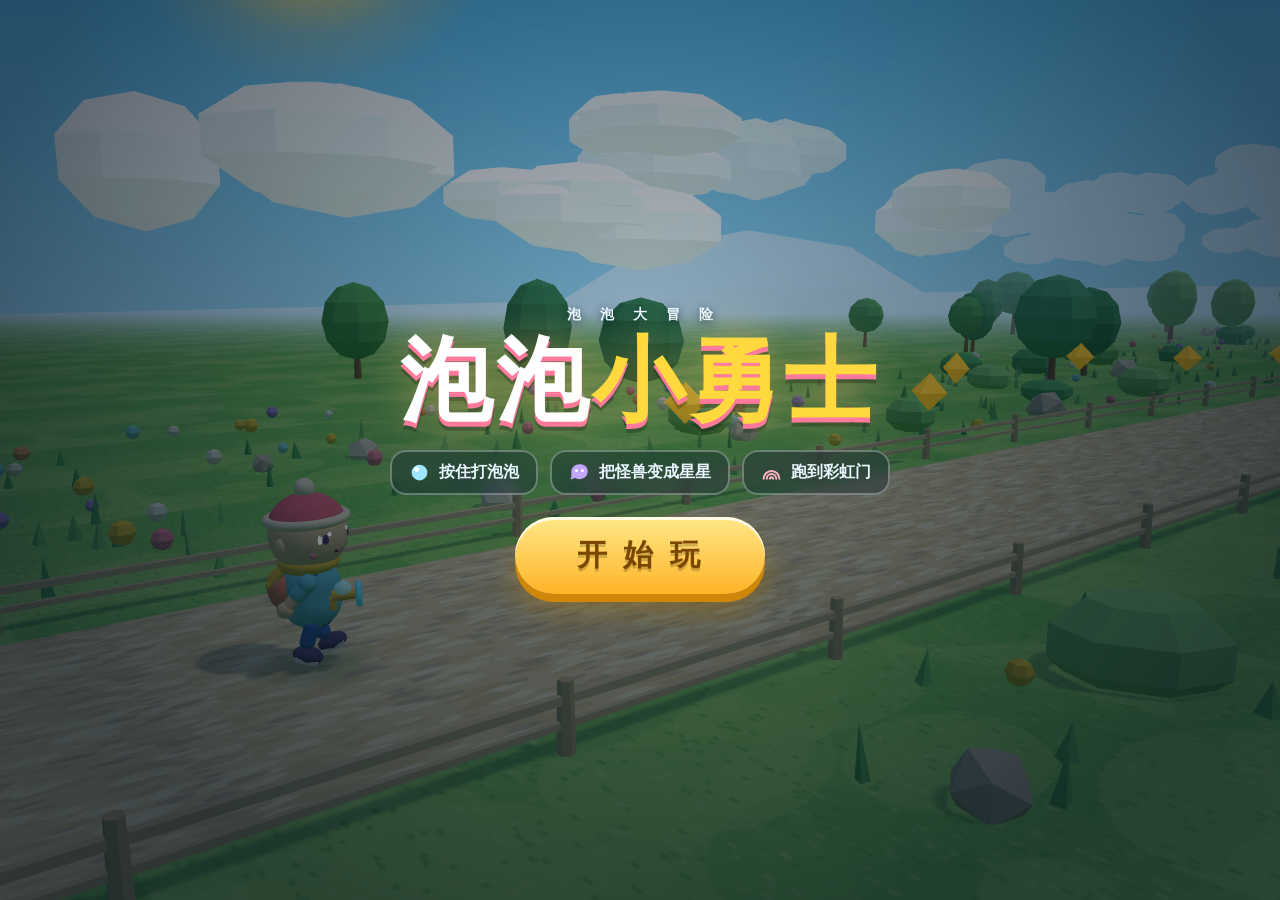
==== commit 72cfa4da: "重做角色与界面：毛线帽小勇士 + 全 SVG 图标 HUD 角色 - 胶囊体躯干 + 背带裤 + 小背包，肩/胯不再是一个球 - 毛线帽（半球顶 + 帽檐 + 绒球）、黄围巾（两条会飘的尾带） - 双" ====
--- a/index.html
+++ b/index.html
@@ -8,12 +8,27 @@
 <meta name="theme-color" content="#8fdcff">
 <title>泡泡小勇士 · 3D 大冒险</title>
 <style>
+/* =========================================================
+   泡泡小勇士 · 界面样式
+   设计要点：白瓷药丸 + 厚描边阴影，所有图标走内联 SVG
+   ========================================================= */
+
 * {
   margin: 0;
   padding: 0;
   box-sizing: border-box;
   -webkit-tap-highlight-color: transparent;
   -webkit-touch-callout: none;
+}
+
+:root {
+  --ink: #2c4a66;
+  --ink-soft: #4a6d8c;
+  --pill: #ffffff;
+  --pill-shadow: 0 3px 0 rgba(168, 198, 222, 0.9), 0 10px 22px rgba(18, 60, 100, 0.18);
+  --pill-edge: inset 0 1.5px 0 rgba(255, 255, 255, 0.95);
+  --heart: #ff5e86;
+  --star: #ffc93c;
 }
 
 html, body {
@@ -39,6 +54,24 @@
 /* ---------------- 通用 ---------------- */
 .hide { opacity: 0; pointer-events: none !important; }
 .gone { display: none !important; }
+
+/* 图标精灵：本身不显示，只作为 <use> 的图形库 */
+.sprite {
+  position: absolute;
+  width: 0;
+  height: 0;
+  overflow: hidden;
+  visibility: hidden;
+}
+
+/* 统一图标尺寸；颜色永远跟随文字色，方便改主题 */
+.ico {
+  width: 24px;
+  height: 24px;
+  flex: none;
+  display: block;
+  fill: currentColor;
+}
 
 .btn {
   border: none;
@@ -53,139 +86,227 @@
   justify-content: center;
   user-select: none;
   touch-action: none;
-  transition: transform 0.09s ease, filter 0.12s ease;
+  transition: transform 0.09s ease, filter 0.12s ease, box-shadow 0.09s ease;
 }
 .btn:active, .btn.on {
   transform: scale(0.93);
   filter: brightness(1.08);
 }
 
-/* ---------------- HUD ---------------- */
+/* ---------------- 顶部 HUD ---------------- */
 #hud {
   position: fixed;
   top: 0; left: 0; right: 0;
-  padding: max(12px, env(safe-area-inset-top)) 16px 0 16px;
+  padding: max(14px, env(safe-area-inset-top)) max(16px, env(safe-area-inset-right)) 0 max(16px, env(safe-area-inset-left));
   display: flex;
   align-items: flex-start;
-  gap: 12px;
+  gap: 10px;
   pointer-events: none;
   z-index: 20;
   transition: opacity 0.35s;
 }
 
+/* 三颗心 */
 #hearts {
   display: flex;
-  gap: 4px;
-  padding: 8px 12px;
+  align-items: center;
+  gap: 3px;
+  padding: 8px 13px 8px 11px;
   border-radius: 999px;
-  background: rgba(255, 255, 255, 0.82);
-  box-shadow: 0 4px 0 rgba(0, 0, 0, 0.10), 0 8px 20px rgba(0, 0, 0, 0.10);
-  font-size: 22px;
-  line-height: 1;
-}
-#hearts .h { transition: transform 0.2s, opacity 0.2s, filter 0.2s; }
-#hearts .h.off { filter: grayscale(1) opacity(0.28); transform: scale(0.8); }
-#hearts .h.pop { animation: hbeat 0.45s ease; }
+  background: var(--pill);
+  box-shadow: var(--pill-shadow), var(--pill-edge);
+  color: var(--heart);
+}
+#hearts .h {
+  display: flex;
+  transition: transform 0.22s cubic-bezier(.3, 1.6, .5, 1), opacity 0.22s, filter 0.22s;
+  filter: drop-shadow(0 2px 0 rgba(255, 120, 150, 0.35));
+}
+#hearts .h .ico { width: 26px; height: 26px; }
+#hearts .h.off {
+  filter: grayscale(1) brightness(1.25);
+  opacity: 0.32;
+  transform: scale(0.78);
+}
+#hearts .h.pop { animation: hbeat 0.48s cubic-bezier(.3, 1.7, .5, 1); }
 @keyframes hbeat {
-  0% { transform: scale(1); } 40% { transform: scale(1.45); } 100% { transform: scale(1); }
-}
-
+  0%   { transform: scale(1); }
+  35%  { transform: scale(1.5); }
+  70%  { transform: scale(0.94); }
+  100% { transform: scale(1); }
+}
+
+/* 中间：星星数 + 关卡进度，合成一条白瓷胶囊，横竖屏都不会打架 */
 #mid {
   flex: 1;
   display: flex;
-  flex-direction: column;
+  justify-content: center;
+  min-width: 0;
+}
+
+#hudline {
+  display: flex;
   align-items: center;
-  gap: 6px;
-  min-width: 0;
+  gap: 13px;
+  width: min(440px, 62vw);
+  padding: 6px 12px 6px 11px;
+  border-radius: 999px;
+  background: var(--pill);
+  box-shadow: var(--pill-shadow), var(--pill-edge);
 }
 
 #stars {
   display: inline-flex;
   align-items: center;
-  gap: 6px;
-  padding: 6px 16px;
+  gap: 5px;
+  flex: none;
+  color: var(--star);
+}
+#stars .ico {
+  width: 21px; height: 21px;
+  filter: drop-shadow(0 2px 0 rgba(220, 160, 0, 0.32));
+}
+#stars b {
+  color: #ef8500;
+  font-size: 21px;
+  font-weight: 900;
+  line-height: 1;
+  font-variant-numeric: tabular-nums;
+  text-shadow: 0 2px 0 rgba(255, 214, 120, 0.55);
+}
+#stars.bump { animation: bump 0.42s cubic-bezier(.3, 1.7, .5, 1); }
+@keyframes bump {
+  0%   { transform: scale(1); }
+  40%  { transform: scale(1.22) rotate(-3deg); }
+  100% { transform: scale(1); }
+}
+
+/* 关卡进度轨道：底色压深一点，蓝天白云上也看得清 */
+#barWrap {
+  flex: 1 1 auto;
+  min-width: 0;
+  /* 左右留出半个圆点的宽度，圆点跑到 0% / 100% 时也不会压到星星或旗子 */
+  margin: 0 7.5px;
+  height: 12px;
   border-radius: 999px;
-  background: rgba(255, 255, 255, 0.86);
-  box-shadow: 0 4px 0 rgba(0, 0, 0, 0.10);
-  font-size: 19px;
-  font-weight: 900;
-  color: #f5a623;
-}
-#stars b { color: #ff7a1a; font-size: 23px; letter-spacing: 0.5px; }
-
-#barWrap {
-  width: min(320px, 42vw);
-  height: 14px;
-  border-radius: 999px;
-  background: rgba(255, 255, 255, 0.72);
-  box-shadow: inset 0 2px 4px rgba(0, 0, 0, 0.12);
+  background: rgba(44, 74, 106, 0.24);
+  box-shadow: inset 0 2px 4px rgba(16, 50, 80, 0.32), inset 0 -1px 0 rgba(255, 255, 255, 0.5);
   position: relative;
-  overflow: visible;
 }
 #bar {
+  position: relative;
   height: 100%;
   width: 0%;
   border-radius: 999px;
-  background: linear-gradient(90deg, #7ee8a2, #6fd3ff 45%, #ffd93d 100%);
+  overflow: hidden;
+  background: linear-gradient(90deg, #7ee8a2, #6fd3ff 48%, #ffd93d 100%);
+  box-shadow: 0 1px 3px rgba(30, 130, 180, 0.4);
   transition: width 0.18s linear;
+}
+/* 静态高光：不做扫光动画——那会让进度条每帧重绘，
+   在低端机/软件渲染下直接砍掉一半帧率，得不偿失 */
+#bar > i {
+  position: absolute;
+  inset: 0;
+  background: linear-gradient(180deg, rgba(255, 255, 255, 0.55) 0%, rgba(255, 255, 255, 0) 55%);
 }
 #barDot {
   position: absolute;
   top: 50%;
   left: 0%;
-  width: 24px; height: 24px;
-  margin: -12px 0 0 -12px;
+  width: 15px; height: 15px;
+  margin: -7.5px 0 0 -7.5px;
   border-radius: 50%;
   background: #fff;
-  border: 4px solid #4fc4f0;
-  box-shadow: 0 2px 6px rgba(0, 0, 0, 0.22);
+  border: 3.5px solid #4fc4f0;
+  box-shadow: 0 2px 6px rgba(10, 50, 80, 0.35), 0 0 0 2px rgba(255, 255, 255, 0.6);
   transition: left 0.18s linear;
 }
 #barGoal {
-  position: absolute;
-  right: -16px;
-  top: 50%;
-  transform: translateY(-52%);
-  font-size: 19px;
-  line-height: 1;
-  filter: drop-shadow(0 2px 2px rgba(0,0,0,0.18));
-}
-#rotateHint {
-  display: none;
-  padding: 8px 18px;
-  border-radius: 999px;
-  background: rgba(255, 255, 255, 0.16);
-  border: 2px dashed rgba(255, 255, 255, 0.4);
-  color: #dff2ff;
-  font-size: 13px;
-  font-weight: 800;
-  letter-spacing: 1px;
-}
-@media (max-aspect-ratio: 19/20) {
-  #rotateHint { display: block; }
-}
-
+  flex: none;
+  display: flex;
+  margin-left: -7px;
+  color: #ff6b8a;
+  filter: drop-shadow(0 2px 2px rgba(0, 0, 0, 0.18));
+}
+#barGoal .ico { width: 20px; height: 20px; }
+
+/* 右上角小圆按钮 */
 #topRight {
   display: flex;
   gap: 8px;
   pointer-events: auto;
 }
 .icon-btn {
-  width: 46px; height: 46px;
+  width: 44px; height: 44px;
   border-radius: 50%;
-  background: rgba(255, 255, 255, 0.86);
-  box-shadow: 0 4px 0 rgba(0, 0, 0, 0.10);
-  font-size: 21px;
-  color: #33506b;
-  text-shadow: none;
-}
-.icon-btn.muted { opacity: 0.5; }
-
-/* ---------------- 操作按钮 ---------------- */
+  background: var(--pill);
+  box-shadow: var(--pill-shadow), var(--pill-edge);
+  color: var(--ink-soft);
+}
+.icon-btn .ico { width: 22px; height: 22px; }
+.icon-btn.muted { color: #a9bfd2; }
+.icon-btn:active { box-shadow: 0 1px 0 rgba(168, 198, 222, 0.9); }
+
+/* ---------------- 大王血条 ---------------- */
+#bossBar {
+  position: fixed;
+  left: 50%;
+  top: calc(max(14px, env(safe-area-inset-top)) + 66px);
+  transform: translate(-50%, -8px) scale(0.94);
+  z-index: 21;
+  width: min(400px, 68vw);
+  display: flex;
+  flex-direction: column;
+  align-items: center;
+  gap: 5px;
+  pointer-events: none;
+  opacity: 0;
+  transition: opacity 0.35s ease, transform 0.35s cubic-bezier(.3, 1.4, .5, 1);
+}
+#bossBar.show { opacity: 1; transform: translate(-50%, 0) scale(1); }
+
+.boss-title {
+  display: inline-flex;
+  align-items: center;
+  gap: 6px;
+  padding: 3px 13px 4px 10px;
+  border-radius: 999px;
+  background: rgba(84, 44, 120, 0.82);
+  border: 2px solid rgba(255, 255, 255, 0.5);
+  color: #ffe6a6;
+  font-size: 13px;
+  font-weight: 900;
+  letter-spacing: 3px;
+  box-shadow: 0 3px 10px rgba(40, 10, 70, 0.35);
+}
+.boss-title .ico { width: 16px; height: 16px; }
+
+.boss-track {
+  width: 100%;
+  height: 15px;
+  padding: 3px;
+  border-radius: 999px;
+  background: rgba(40, 22, 62, 0.62);
+  border: 2px solid rgba(255, 255, 255, 0.55);
+  box-shadow: 0 4px 14px rgba(40, 10, 70, 0.36);
+  overflow: hidden;
+}
+#bossFill {
+  height: 100%;
+  width: 100%;
+  border-radius: 999px;
+  background: linear-gradient(90deg, #ff7a9c, #ff9f6b 55%, #ffd93d);
+  box-shadow: 0 0 10px rgba(255, 150, 120, 0.8);
+  transition: width 0.16s linear, background 0.3s;
+}
+#bossBar.low #bossFill { background: linear-gradient(90deg, #ff4d6d, #ff7a3d); }
+
+/* ---------------- 底部操作按钮 ---------------- */
 #pad {
   position: fixed;
   left: 0; right: 0; bottom: 0;
-  padding: 0 max(18px, env(safe-area-inset-left)) max(22px, env(safe-area-inset-bottom)) max(18px, env(safe-area-inset-right));
+  padding: 0 max(20px, env(safe-area-inset-right)) max(24px, env(safe-area-inset-bottom)) max(20px, env(safe-area-inset-left));
   display: flex;
   align-items: flex-end;
   justify-content: space-between;
@@ -196,77 +317,132 @@
 #pad > div { display: flex; align-items: flex-end; gap: 16px; pointer-events: auto; }
 
 .pad-btn {
-  width: 84px; height: 84px;
+  width: 82px; height: 82px;
   border-radius: 26px;
-  background: linear-gradient(#ffffff, #e8f3ff);
-  box-shadow: 0 7px 0 #b9d4ea, 0 12px 20px rgba(20, 60, 100, 0.22);
+  background: linear-gradient(#ffffff, #e6f1ff);
+  box-shadow:
+    0 7px 0 #b3cfe8,
+    0 13px 22px rgba(18, 60, 100, 0.24),
+    inset 0 2px 0 #fff,
+    inset 0 -4px 8px rgba(150, 190, 225, 0.35);
   color: #2f6f9e;
-  font-size: 34px;
   text-shadow: none;
 }
+.pad-btn .ico { width: 34px; height: 34px; filter: drop-shadow(0 2px 0 rgba(120, 170, 210, 0.5)); }
 .pad-btn:active, .pad-btn.on {
   transform: scale(0.94) translateY(4px);
-  box-shadow: 0 3px 0 #b9d4ea, 0 6px 12px rgba(20, 60, 100, 0.22);
+  box-shadow:
+    0 3px 0 #b3cfe8,
+    0 6px 12px rgba(18, 60, 100, 0.24),
+    inset 0 2px 0 #fff,
+    inset 0 -2px 6px rgba(150, 190, 225, 0.4);
 }
 
 #btnJump {
-  width: 92px; height: 92px;
-  background: linear-gradient(#ffe27a, #ffc43d);
-  box-shadow: 0 7px 0 #e0a01c, 0 12px 20px rgba(160, 100, 0, 0.24);
-  color: #8a5a00;
-  font-size: 40px;
-}
-
-#btnFire {
-  width: 116px; height: 116px;
+  width: 90px; height: 90px;
+  background: linear-gradient(#ffe888, #ffc02f);
+  box-shadow:
+    0 7px 0 #d99413,
+    0 13px 22px rgba(160, 100, 0, 0.26),
+    inset 0 2px 0 rgba(255, 255, 255, 0.85),
+    inset 0 -4px 10px rgba(200, 130, 0, 0.3);
+  color: #8a5300;
+}
+#btnJump .ico { width: 38px; height: 38px; filter: drop-shadow(0 2px 0 rgba(180, 120, 0, 0.35)); }
+#btnJump:active, #btnJump.on {
+  box-shadow:
+    0 3px 0 #d99413,
+    0 6px 12px rgba(160, 100, 0, 0.26),
+    inset 0 2px 0 rgba(255, 255, 255, 0.85),
+    inset 0 -2px 8px rgba(200, 130, 0, 0.34);
+}
+
+.fire-btn {
+  width: 114px; height: 114px;
   border-radius: 50%;
-  background: radial-gradient(circle at 35% 30%, #b9f0ff, #4fc4f0 60%, #2596d8);
-  box-shadow: 0 8px 0 #1d78ad, 0 14px 26px rgba(0, 90, 140, 0.30), inset 0 -6px 14px rgba(0, 0, 0, 0.15);
+  flex-direction: column;
+  gap: 1px;
+  background: radial-gradient(circle at 36% 28%, #cdf6ff, #56c8f4 58%, #2190d4);
+  box-shadow:
+    0 8px 0 #1b74a8,
+    0 16px 28px rgba(0, 90, 140, 0.34),
+    inset 0 3px 0 rgba(255, 255, 255, 0.75),
+    inset 0 -8px 16px rgba(0, 60, 100, 0.28);
   color: #fff;
-  font-size: 30px;
-  flex-direction: column;
-  line-height: 1.05;
-}
-#btnFire small { font-size: 13px; font-weight: 800; opacity: 0.9; letter-spacing: 1px; }
-#btnFire:active, #btnFire.on {
+}
+.fire-btn .ico { width: 40px; height: 40px; filter: drop-shadow(0 2px 3px rgba(0, 60, 100, 0.35)); }
+.fire-btn small {
+  font-size: 12px;
+  font-weight: 900;
+  letter-spacing: 2px;
+  opacity: 0.95;
+  text-shadow: 0 2px 0 rgba(0, 70, 110, 0.35);
+}
+.fire-btn:active, .fire-btn.on {
   transform: scale(0.95) translateY(5px);
-  box-shadow: 0 3px 0 #1d78ad, 0 6px 14px rgba(0, 90, 140, 0.3), inset 0 -3px 10px rgba(0, 0, 0, 0.18);
+  box-shadow:
+    0 3px 0 #1b74a8,
+    0 7px 14px rgba(0, 90, 140, 0.34),
+    inset 0 3px 0 rgba(255, 255, 255, 0.7),
+    inset 0 -4px 12px rgba(0, 60, 100, 0.3);
+}
+/* 呼吸光环：提示“这里要一直按” */
+.fire-btn::after {
+  content: "";
+  position: absolute;
+  inset: -7px;
+  border-radius: 50%;
+  border: 3px solid rgba(255, 255, 255, 0.45);
+  animation: ringPulse 2s ease-out infinite;
+  pointer-events: none;
+}
+.fire-btn { position: relative; }
+@keyframes ringPulse {
+  0%   { transform: scale(0.94); opacity: 0.75; }
+  70%  { transform: scale(1.14); opacity: 0; }
+  100% { transform: scale(1.14); opacity: 0; }
 }
 
 /* ---------------- 提示气泡 ---------------- */
 #tip {
   position: fixed;
   left: 50%;
-  bottom: calc(28px + env(safe-area-inset-bottom));
+  bottom: calc(30px + env(safe-area-inset-bottom));
   transform: translateX(-50%);
-  padding: 9px 20px;
+  display: inline-flex;
+  align-items: center;
+  gap: 7px;
+  padding: 8px 18px;
   border-radius: 999px;
-  background: rgba(24, 40, 58, 0.55);
+  background: rgba(22, 42, 62, 0.62);
   color: #fff;
-  font-size: 15px;
+  font-size: 14px;
   font-weight: 700;
   letter-spacing: 0.5px;
-  backdrop-filter: blur(6px);
+  backdrop-filter: blur(8px);
+  box-shadow: 0 6px 18px rgba(0, 20, 40, 0.25);
   pointer-events: none;
   z-index: 19;
   transition: opacity 0.5s;
   white-space: nowrap;
 }
+#tip .ico { width: 17px; height: 17px; color: #9ee5ff; }
+#tip em { font-style: normal; color: #ffd93d; font-weight: 900; }
 
 /* ---------------- 大消息 ---------------- */
 #msg {
   position: fixed;
-  left: 50%; top: 34%;
+  left: 50%; top: 33%;
   transform: translate(-50%, -50%) scale(0.6);
   font-size: clamp(28px, 6vw, 54px);
   font-weight: 900;
   color: #fff;
-  text-shadow: 0 4px 0 rgba(0, 0, 0, 0.22), 0 0 30px rgba(255, 255, 255, 0.7);
+  text-shadow: 0 4px 0 rgba(0, 0, 0, 0.22), 0 0 34px rgba(255, 255, 255, 0.8);
   opacity: 0;
   pointer-events: none;
   z-index: 25;
   white-space: nowrap;
-  letter-spacing: 2px;
+  letter-spacing: 3px;
 }
 #msg.show { animation: msgPop 1.7s ease forwards; }
 @keyframes msgPop {
@@ -292,18 +468,20 @@
   transition: opacity 0.45s ease;
 }
 #intro {
-  background: radial-gradient(circle at 50% 44%, rgba(12, 32, 52, 0.10), rgba(8, 20, 34, 0.58));
+  background: radial-gradient(ellipse at 50% 38%, rgba(10, 30, 50, 0.30) 0%, rgba(6, 18, 32, 0.66) 76%);
 }
 #win {
-  background: radial-gradient(circle at 50% 40%, rgba(20, 60, 90, 0.18), rgba(6, 16, 28, 0.62));
-}
-
-.title-box { display: flex; flex-direction: column; align-items: center; gap: 4px; }
+  background: radial-gradient(ellipse at 50% 40%, rgba(16, 50, 78, 0.34) 0%, rgba(5, 14, 26, 0.72) 76%);
+}
+
+.title-box { display: flex; flex-direction: column; align-items: center; gap: 10px; }
 .sub {
-  font-size: clamp(12px, 2.4vw, 15px);
-  letter-spacing: 6px;
-  color: #9fd8ff;
+  font-size: clamp(12px, 2.4vw, 14px);
+  letter-spacing: 7px;
+  padding-left: 7px;
+  color: #eaf8ff;
   font-weight: 800;
+  text-shadow: 0 2px 8px rgba(8, 30, 56, 0.7);
 }
 .title {
   font-size: clamp(42px, 11vw, 92px);
@@ -319,9 +497,9 @@
   padding: 18px 62px;
   border-radius: 999px;
   font-size: clamp(22px, 4.6vw, 30px);
-  background: linear-gradient(#ffe27a, #ffb830);
-  box-shadow: 0 8px 0 #d78f10, 0 16px 30px rgba(200, 130, 0, 0.36);
-  color: #7a4b00;
+  background: linear-gradient(#ffe888, #ffb427);
+  box-shadow: 0 8px 0 #d08609, 0 16px 30px rgba(200, 130, 0, 0.36), inset 0 3px 0 rgba(255, 255, 255, 0.8);
+  color: #7a4700;
   letter-spacing: 3px;
   animation: breathe 2.2s ease-in-out infinite;
 }
@@ -329,14 +507,14 @@
   0%, 100% { transform: scale(1); }
   50% { transform: scale(1.045); }
 }
-.big-btn:active { transform: scale(0.95) translateY(5px); box-shadow: 0 3px 0 #d78f10; }
+.big-btn:active { transform: scale(0.95) translateY(5px); box-shadow: 0 3px 0 #d08609; }
 
 .rules {
   display: flex;
-  gap: 14px;
+  gap: 12px;
   flex-wrap: wrap;
   justify-content: center;
-  max-width: 660px;
+  max-width: 680px;
 }
 .rule {
   display: flex;
@@ -344,14 +522,17 @@
   gap: 9px;
   padding: 10px 17px;
   border-radius: 16px;
-  background: rgba(255, 255, 255, 0.14);
-  border: 2px solid rgba(255, 255, 255, 0.22);
+  background: rgba(10, 28, 46, 0.34);
+  border: 2px solid rgba(255, 255, 255, 0.3);
   color: #eaf7ff;
   font-size: clamp(13px, 2.8vw, 16px);
   font-weight: 700;
   backdrop-filter: blur(8px);
 }
-.rule i { font-style: normal; font-size: 21px; }
+.rule .ico { width: 21px; height: 21px; color: #ffd93d; }
+.rule:nth-child(1) .ico { color: #9ee5ff; }
+.rule:nth-child(2) .ico { color: #c4a6ff; }
+.rule:nth-child(3) .ico { color: #ffb3c7; }
 
 .win-stats {
   display: flex;
@@ -364,8 +545,22 @@
   box-shadow: 0 8px 26px rgba(0, 0, 0, 0.28);
 }
 .win-stats div { display: flex; flex-direction: column; align-items: center; gap: 2px; }
-.win-stats span { font-size: 13px; color: #cbe9fb; font-weight: 700; letter-spacing: 2px; text-shadow: 0 2px 3px rgba(0,0,0,0.35); }
-.win-stats b { font-size: 34px; color: #ffd93d; font-weight: 900; text-shadow: 0 3px 0 rgba(0,0,0,0.28); }
+.win-stats span {
+  font-size: 13px;
+  color: #cbe9fb;
+  font-weight: 700;
+  letter-spacing: 2px;
+  text-shadow: 0 2px 3px rgba(0, 0, 0, 0.35);
+}
+.win-stats b {
+  font-size: 34px;
+  color: #ffd93d;
+  font-weight: 900;
+  text-shadow: 0 3px 0 rgba(0, 0, 0, 0.28);
+  font-variant-numeric: tabular-nums;
+}
+.win-stats > div:nth-child(2) b { color: #8fe2ff; }
+.win-stats > div:nth-child(3) b { color: #b6f5a0; }
 
 /* 飘字 */
 .floaty {
@@ -379,8 +574,8 @@
   animation: floatUp 0.85s ease-out forwards;
 }
 @keyframes floatUp {
-  0% { opacity: 0; transform: translate(-50%, -50%) scale(0.5); }
-  22% { opacity: 1; transform: translate(-50%, -70%) scale(1.25); }
+  0%   { opacity: 0; transform: translate(-50%, -50%) scale(0.5); }
+  22%  { opacity: 1; transform: translate(-50%, -70%) scale(1.25); }
   100% { opacity: 0; transform: translate(-50%, -190%) scale(0.95); }
 }
 
@@ -395,32 +590,74 @@
   transition: opacity 0.28s;
 }
 
-/* ---------------- 窄屏适配 ---------------- */
+/* 竖屏提示 */
+#rotateHint {
+  display: none;
+  padding: 8px 18px;
+  border-radius: 999px;
+  background: rgba(255, 255, 255, 0.14);
+  border: 2px dashed rgba(255, 255, 255, 0.42);
+  color: #dff2ff;
+  font-size: 13px;
+  font-weight: 800;
+  letter-spacing: 1px;
+}
+@media (max-aspect-ratio: 19/20) {
+  #rotateHint { display: block; }
+}
+
+/* ---------------- 窄屏 ---------------- */
 @media (max-width: 620px) {
-  #tip { bottom: calc(118px + env(safe-area-inset-bottom)); font-size: 13px; padding: 7px 15px; }
-  .pad-btn { width: 72px; height: 72px; border-radius: 22px; font-size: 28px; }
-  #btnJump { width: 78px; height: 78px; font-size: 34px; }
-  #btnFire { width: 96px; height: 96px; font-size: 25px; }
-  #btnFire small { font-size: 11px; }
-  #pad > div { gap: 12px; }
-  #barWrap { width: min(220px, 40vw); }
-  #hearts { font-size: 18px; padding: 7px 10px; }
-  #stars { font-size: 16px; padding: 5px 12px; }
-  #stars b { font-size: 19px; }
-  .icon-btn { width: 40px; height: 40px; font-size: 18px; }
-  .rules { gap: 8px; }
-  .rule { padding: 8px 12px; }
+  #hud { padding-top: max(10px, env(safe-area-inset-top)); gap: 8px; }
+  #hearts { padding: 6px 10px 6px 9px; }
+  #hearts .h .ico { width: 21px; height: 21px; }
+  #hudline { width: min(320px, 66vw); gap: 7px; padding: 5px 10px 5px 9px; }
+  #stars { gap: 4px; }
+  #stars .ico { width: 18px; height: 18px; }
+  #stars b { font-size: 18px; }
+  #barWrap { height: 10px; }
+  #barDot { width: 15px; height: 15px; margin: -7.5px 0 0 -7.5px; border-width: 3.5px; }
+  #barGoal .ico { width: 17px; height: 17px; }
+  .icon-btn { width: 38px; height: 38px; }
+  .icon-btn .ico { width: 19px; height: 19px; }
+  #bossBar { top: calc(max(10px, env(safe-area-inset-top)) + 54px); width: min(300px, 74vw); }
+  .boss-title { font-size: 12px; letter-spacing: 2px; }
+  .boss-track { height: 13px; }
+
+  .pad-btn { width: 72px; height: 72px; border-radius: 23px; }
+  .pad-btn .ico { width: 29px; height: 29px; }
+  #btnJump { width: 78px; height: 78px; }
+  #btnJump .ico { width: 32px; height: 32px; }
+  .fire-btn { width: 96px; height: 96px; }
+  .fire-btn .ico { width: 33px; height: 33px; }
+  .fire-btn small { font-size: 10px; letter-spacing: 1.5px; }
+  #pad > div { gap: 11px; }
+  #pad { padding-bottom: max(18px, env(safe-area-inset-bottom)); }
+
+  #tip { bottom: calc(124px + env(safe-area-inset-bottom)); font-size: 12.5px; padding: 7px 14px; }
+  .rules { gap: 7px; }
+  .rule { padding: 8px 12px; gap: 7px; }
+  .rule .ico { width: 17px; height: 17px; }
   .win-stats { padding: 14px 22px; gap: 18px; }
   .win-stats b { font-size: 26px; }
-}
-
-@media (max-height: 460px) {
-  #pad { padding-bottom: 10px; }
-  .pad-btn { width: 62px; height: 62px; font-size: 24px; }
-  #btnJump { width: 66px; height: 66px; font-size: 28px; }
-  #btnFire { width: 82px; height: 82px; font-size: 20px; }
+  .big-btn { padding: 15px 48px; }
+}
+
+/* 横屏矮屏（手机横过来） */
+@media (max-height: 470px) {
+  #pad { padding-bottom: max(10px, env(safe-area-inset-bottom)); }
+  .pad-btn { width: 62px; height: 62px; border-radius: 20px; }
+  .pad-btn .ico { width: 25px; height: 25px; }
+  #btnJump { width: 66px; height: 66px; }
+  #btnJump .ico { width: 27px; height: 27px; }
+  .fire-btn { width: 82px; height: 82px; }
+  .fire-btn .ico { width: 27px; height: 27px; }
+  .fire-btn small { display: none; }
+  #tip { display: none; }
   .title { font-size: 40px; }
   .rules { display: none; }
+  #hud { padding-top: max(8px, env(safe-area-inset-top)); }
+  #bossBar { top: calc(max(8px, env(safe-area-inset-top)) + 54px); }
 }
 
 </style>
@@ -428,36 +665,69 @@
 <body>
 <canvas id="c"></canvas>
 
-<div id="hud">
+<!-- 图标精灵：全部内联 SVG，不依赖系统 emoji 字体 -->
+<svg class="sprite" aria-hidden="true" focusable="false">
+  <symbol id="i-heart" viewBox="0 0 24 24"><path d="M12 21.35l-1.45-1.32C5.4 15.36 2 12.28 2 8.5 2 5.42 4.42 3 7.5 3c1.74 0 3.41.81 4.5 2.09C13.09 3.81 14.76 3 16.5 3 19.58 3 22 5.42 22 8.5c0 3.78-3.4 6.86-8.55 11.54L12 21.35z"/></symbol>
+  <symbol id="i-star" viewBox="0 0 24 24"><path d="M12 17.27L18.18 21l-1.64-7.03L22 9.24l-7.19-.61L12 2 9.19 8.63 2 9.24l5.46 4.73L5.82 21z"/></symbol>
+  <symbol id="i-vol" viewBox="0 0 24 24"><path d="M3 9v6h4l5 5V4L7 9H3zm13.5 3c0-1.77-1.02-3.29-2.5-4.03v8.05c1.48-.73 2.5-2.25 2.5-4.02zM14 3.23v2.06c2.89.86 5 3.54 5 6.71s-2.11 5.85-5 6.71v2.06c4.01-.91 7-4.49 7-8.77s-2.99-7.86-7-8.77z"/></symbol>
+  <symbol id="i-mute" viewBox="0 0 24 24"><path d="M16.5 12c0-1.77-1.02-3.29-2.5-4.03v2.21l2.45 2.45c.03-.2.05-.41.05-.63zM19 12c0 .94-.2 1.82-.54 2.64l1.51 1.51C20.63 14.91 21 13.5 21 12c0-4.28-2.99-7.86-7-8.77v2.06c2.89.86 5 3.54 5 6.71zM4.27 3L3 4.27 7.73 9H3v6h4l5 5v-6.73l4.25 4.25c-.67.52-1.42.93-2.25 1.18v2.06c1.38-.31 2.63-.95 3.69-1.81L19.73 21 21 19.73l-9-9L4.27 3zM12 4L9.91 6.09 12 8.18V4z"/></symbol>
+  <symbol id="i-again" viewBox="0 0 24 24"><path d="M17.65 6.35C16.2 4.9 14.21 4 12 4c-4.42 0-7.99 3.58-8 8s3.58 8 8 8c3.73 0 6.84-2.55 7.73-6h-2.08c-.82 2.33-3.04 4-5.65 4-3.31 0-6-2.69-6-6s2.69-6 6-6c1.66 0 3.14.69 4.22 1.78L13 11h7V4l-2.35 2.35z"/></symbol>
+  <symbol id="i-left" viewBox="0 0 24 24"><path d="M16.5 3.6 6.6 12l9.9 8.4z"/></symbol>
+  <symbol id="i-right" viewBox="0 0 24 24"><path d="M7.5 3.6 17.4 12 7.5 20.4z"/></symbol>
+  <symbol id="i-up" viewBox="0 0 24 24"><path d="M12 2.6 21 12h-5.4v8.4H8.4V12H3z"/></symbol>
+  <symbol id="i-bubble" viewBox="0 0 24 24"><circle cx="12" cy="12" r="9" fill="currentColor"/><circle cx="8.6" cy="8.4" r="3" fill="#fff" opacity=".85"/></symbol>
+  <symbol id="i-flag" viewBox="0 0 24 24"><path d="M14.4 6L14 4H5v17h2v-7h5.6l.4 2h7V6z"/></symbol>
+  <symbol id="i-crown" viewBox="0 0 24 24"><path d="M3 6.8l4.4 3.2L12 3l4.6 7 4.4-3.2-2.1 12.4H5.1z"/></symbol>
+  <symbol id="i-monster" viewBox="0 0 24 24"><path d="M12 2.6c-5.2 0-9.4 4-9.4 9.1 0 3 .8 5.3-1 7.9 2.4.4 4-.6 4.9-1.5 1.6 1 3.5 1.6 5.5 1.6 5.2 0 9.4-4 9.4-9.1S17.2 2.6 12 2.6z"/><circle cx="8.6" cy="10" r="1.6" fill="#fff"/><circle cx="15.4" cy="10" r="1.6" fill="#fff"/></symbol>
+  <symbol id="i-rainbow" viewBox="0 0 24 24"><g fill="none" stroke="currentColor" stroke-width="2.2" stroke-linecap="round"><path d="M3 19.2a9 9 0 0 1 18 0"/><path d="M6.6 19.2a5.4 5.4 0 0 1 10.8 0"/><path d="M10.2 19.2a1.8 1.8 0 0 1 3.6 0"/></g></symbol>
+</svg>
+
+<div id="hud" class="hide">
   <div id="hearts">
-    <span class="h">❤️</span><span class="h">❤️</span><span class="h">❤️</span>
+    <span class="h"><svg class="ico"><use href="#i-heart"/></svg></span>
+    <span class="h"><svg class="ico"><use href="#i-heart"/></svg></span>
+    <span class="h"><svg class="ico"><use href="#i-heart"/></svg></span>
   </div>
   <div id="mid">
-    <div id="stars">⭐ <b id="starNum">0</b></div>
-    <div id="barWrap">
-      <div id="bar"></div>
-      <div id="barDot"></div>
-      <div id="barGoal">🏁</div>
+    <div id="hudline">
+      <div id="stars"><svg class="ico"><use href="#i-star"/></svg><b id="starNum">0</b></div>
+      <div id="barWrap">
+        <div id="bar"><i></i></div>
+        <div id="barDot"></div>
+      </div>
+      <div id="barGoal"><svg class="ico"><use href="#i-flag"/></svg></div>
     </div>
   </div>
   <div id="topRight">
-    <button class="btn icon-btn" id="btnSound" aria-label="声音">🔊</button>
-    <button class="btn icon-btn" id="btnAgain" aria-label="重来">↻</button>
+    <button class="btn icon-btn" id="btnSound" aria-label="声音"><svg class="ico"><use href="#i-vol"/></svg></button>
+    <button class="btn icon-btn" id="btnAgain" aria-label="重来"><svg class="ico"><use href="#i-again"/></svg></button>
   </div>
 </div>
 
+<div id="bossBar">
+  <div class="boss-title"><svg class="ico"><use href="#i-crown"/></svg><span>大王</span></div>
+  <div class="boss-track"><div id="bossFill"></div></div>
+</div>
+
 <div id="msg"></div>
 <div id="flash"></div>
-<div id="tip">按住 ⤒ 跳跃 · 点 💧 发射泡泡</div>
-
-<div id="pad">
+<div id="tip" class="hide">
+  <svg class="ico"><use href="#i-up"/></svg><em>跳跃</em>
+  <span>·</span>
+  <svg class="ico"><use href="#i-bubble"/></svg><em>发射泡泡</em>
+</div>
+
+<div id="pad" class="hide">
   <div>
-    <button class="btn pad-btn" id="btnLeft" aria-label="向左">◀</button>
-    <button class="btn pad-btn" id="btnRight" aria-label="向右">▶</button>
+    <button class="btn pad-btn" id="btnLeft" aria-label="向左"><svg class="ico"><use href="#i-left"/></svg></button>
+    <button class="btn pad-btn" id="btnRight" aria-label="向右"><svg class="ico"><use href="#i-right"/></svg></button>
   </div>
   <div>
-    <button class="btn pad-btn" id="btnJump" aria-label="跳跃">⤒</button>
-    <button class="btn" id="btnFire" aria-label="发射泡泡">💧<small>发射</small></button>
+    <button class="btn pad-btn" id="btnJump" aria-label="跳跃"><svg class="ico"><use href="#i-up"/></svg></button>
+    <button class="btn fire-btn" id="btnFire" aria-label="发射泡泡">
+      <svg class="ico"><use href="#i-bubble"/></svg>
+      <small>发射</small>
+    </button>
   </div>
 </div>
 
@@ -467,9 +737,9 @@
     <div class="title">泡泡<em>小勇士</em></div>
   </div>
   <div class="rules">
-    <div class="rule"><i>💧</i>点点泡泡枪</div>
-    <div class="rule"><i>👾</i>把小怪兽变成星星</div>
-    <div class="rule"><i>🌈</i>跑到彩虹门就赢啦</div>
+    <div class="rule"><svg class="ico"><use href="#i-bubble"/></svg><span>按住打泡泡</span></div>
+    <div class="rule"><svg class="ico"><use href="#i-monster"/></svg><span>把怪兽变成星星</span></div>
+    <div class="rule"><svg class="ico"><use href="#i-rainbow"/></svg><span>跑到彩虹门</span></div>
   </div>
   <div id="rotateHint">↔ 横过来拿着，看得更清楚哦</div>
   <button class="btn big-btn" id="btnStart">开 始 玩</button>
@@ -919,128 +1189,189 @@
 
   /* ===================== 4. 角色 ===================== */
   const MATS = {
-    skin: new THREE.MeshLambertMaterial({ color: 0xffd7b4 }),
-    shirt: new THREE.MeshLambertMaterial({ color: 0x62c8ff }),
-    pants: new THREE.MeshLambertMaterial({ color: 0x3f7fd6 }),
+    skin: new THREE.MeshLambertMaterial({ color: 0xffd8b4 }),
+    shirt: new THREE.MeshLambertMaterial({ color: 0x6fd3ff }),
+    pants: new THREE.MeshLambertMaterial({ color: 0x3f6fd6 }),
     hat: new THREE.MeshLambertMaterial({ color: 0xff6b8a }),
-    shoe: new THREE.MeshLambertMaterial({ color: 0x53407a }),
-    eye: new THREE.MeshBasicMaterial({ color: 0x2b2440 }),
+    band: new THREE.MeshLambertMaterial({ color: 0xfff2e2 }),
+    scarf: new THREE.MeshLambertMaterial({ color: 0xffd23f }),
+    pack: new THREE.MeshLambertMaterial({ color: 0xff8f6b }),
+    shoe: new THREE.MeshLambertMaterial({ color: 0x584a7d }),
+    sole: new THREE.MeshLambertMaterial({ color: 0xe9e3f7 }),
+    eye: new THREE.MeshBasicMaterial({ color: 0x2f2742 }),
     white: new THREE.MeshBasicMaterial({ color: 0xffffff }),
     cheek: new THREE.MeshLambertMaterial({ color: 0xff9aae }),
+    mouth: new THREE.MeshLambertMaterial({ color: 0x7a3046 }),
+    gun: new THREE.MeshLambertMaterial({ color: 0xffc93c }),
+    gunRing: new THREE.MeshLambertMaterial({ color: 0x7fe3ff, emissive: 0x2ec6f0, emissiveIntensity: 0.45 }),
+    tank: new THREE.MeshLambertMaterial({ color: 0xbff0ff, emissive: 0x7fe3ff, emissiveIntensity: 0.3, transparent: true, opacity: 0.85 }),
   };
 
+  /* 小勇士：圆头 + 毛线帽 + 围巾 + 背带裤 + 玩具泡泡枪
+     比例约 2.35 单位高，脚底在 y=0 */
   function buildPlayer() {
     const root = new THREE.Group();
     const body = new THREE.Group();
     root.add(body);
 
-    const torso = new THREE.Mesh(new THREE.SphereGeometry(0.5, 14, 12), MATS.shirt);
-    torso.position.y = 0.95;
-    torso.scale.set(1, 1.08, 0.92);
+    // ---------- 躯干（胶囊体，有肩有胯，不再是一个球） ----------
+    const torso = new THREE.Mesh(new THREE.CapsuleGeometry(0.38, 0.20, 8, 16), MATS.shirt);
+    torso.position.y = 0.98;
+    torso.scale.set(1.0, 1.0, 0.86);
     body.add(torso);
 
-    const belly = new THREE.Mesh(new THREE.SphereGeometry(0.3, 12, 10), MATS.pants);
-    belly.position.set(0.16, 0.78, 0);
-    belly.scale.set(0.9, 1.0, 0.95);
-    body.add(belly);
-
-    // 头（略微转向镜头，方便看到表情）
+    // 背带裤：胸片 + 两条肩带
+    const bib = new THREE.Mesh(new THREE.SphereGeometry(0.32, 16, 12), MATS.pants);
+    bib.position.set(0.09, 0.84, 0);
+    bib.scale.set(0.72, 1.05, 0.84);
+    body.add(bib);
+    [-1, 1].forEach((sd) => {
+      const strap = new THREE.Mesh(new THREE.CapsuleGeometry(0.042, 0.24, 3, 6), MATS.pants);
+      strap.position.set(0.08, 1.26, sd * 0.23);
+      strap.rotation.z = -0.14;
+      body.add(strap);
+    });
+
+    // ---------- 背包 ----------
+    const pack = new THREE.Mesh(new THREE.SphereGeometry(0.26, 12, 10), MATS.pack);
+    pack.position.set(-0.34, 1.06, 0);
+    pack.scale.set(0.78, 1.0, 0.9);
+    body.add(pack);
+
+    // ---------- 围巾（遮住脖子接缝，还能飘） ----------
+    const scarfRing = new THREE.Mesh(new THREE.TorusGeometry(0.295, 0.098, 10, 24), MATS.scarf);
+    scarfRing.position.y = 1.40;
+    scarfRing.rotation.x = Math.PI / 2;
+    body.add(scarfRing);
+    const tails = [];
+    [-1, 1].forEach((sd) => {
+      const pivot = new THREE.Group();
+      pivot.position.set(-0.28, 1.38, sd * 0.11);
+      const tail = new THREE.Mesh(new THREE.CapsuleGeometry(0.058, 0.26, 3, 6), MATS.scarf);
+      tail.position.y = -0.17;
+      pivot.add(tail);
+      pivot.rotation.z = -0.75 + sd * 0.08;
+      body.add(pivot);
+      tails.push(pivot);
+    });
+
+    // ---------- 头 ----------
     const head = new THREE.Group();
-    head.position.set(0.02, 1.72, 0);
-    head.rotation.y = -0.62;
+    head.position.set(0.02, 1.78, 0);
+    head.rotation.y = -0.63;
     body.add(head);
 
-    const skull = new THREE.Mesh(new THREE.SphereGeometry(0.52, 16, 14), MATS.skin);
-    skull.scale.set(1, 0.97, 1);
+    const skull = new THREE.Mesh(new THREE.SphereGeometry(0.50, 22, 18), MATS.skin);
+    skull.scale.set(1, 0.99, 1);
     head.add(skull);
 
-    const hat = new THREE.Mesh(new THREE.ConeGeometry(0.55, 0.62, 14), MATS.hat);
-    hat.position.y = 0.42;
-    head.add(hat);
-    const brim = new THREE.Mesh(new THREE.CylinderGeometry(0.56, 0.56, 0.07, 14), MATS.hat);
-    brim.position.y = 0.17;
-    head.add(brim);
-    const pom = new THREE.Mesh(new THREE.SphereGeometry(0.12, 10, 8), MATS.white);
-    pom.position.y = 0.79;
+    // 毛线帽：球冠 + 翻边 + 绒球（不再是交通锥）
+    const dome = new THREE.Mesh(new THREE.SphereGeometry(0.525, 20, 14, 0, TAU, 0, Math.PI * 0.375), MATS.hat);
+    dome.position.y = 0.01;
+    head.add(dome);
+    const band = new THREE.Mesh(new THREE.TorusGeometry(0.487, 0.062, 10, 26), MATS.band);
+    band.position.y = 0.205;
+    band.rotation.x = Math.PI / 2;
+    head.add(band);
+    const pom = new THREE.Mesh(new THREE.SphereGeometry(0.135, 14, 10), MATS.band);
+    pom.position.y = 0.585;
     head.add(pom);
 
-    [-1, 1].forEach((s) => {
-      // 白眼球 + 黑瞳，避免糊成“墨镜”
-      const sclera = new THREE.Mesh(new THREE.SphereGeometry(0.155, 12, 10), MATS.white);
-      sclera.position.set(0.38, 0.06, s * 0.235);
-      sclera.scale.set(0.82, 1.0, 0.95);
+    // ---------- 五官 ----------
+    [-1, 1].forEach((sd) => {
+      const sclera = new THREE.Mesh(new THREE.SphereGeometry(0.148, 14, 12), MATS.white);
+      sclera.position.set(0.335, 0.0, sd * 0.19);
+      sclera.scale.set(0.72, 1.05, 0.96);
       head.add(sclera);
-      const pupil = new THREE.Mesh(new THREE.SphereGeometry(0.082, 10, 8), MATS.eye);
-      pupil.position.set(0.475, 0.055, s * 0.235);
-      pupil.scale.set(0.6, 1.05, 0.9);
+      const pupil = new THREE.Mesh(new THREE.SphereGeometry(0.09, 12, 10), MATS.eye);
+      pupil.position.set(0.412, -0.005, sd * 0.19);
+      pupil.scale.set(0.5, 1.0, 0.9);
       head.add(pupil);
-      const sh = new THREE.Mesh(new THREE.SphereGeometry(0.03, 6, 5), MATS.white);
-      sh.position.set(0.512, 0.12, s * 0.225);
-      head.add(sh);
-      const cheek = new THREE.Mesh(new THREE.SphereGeometry(0.1, 10, 8), MATS.cheek);
-      cheek.position.set(0.33, -0.17, s * 0.3);
-      cheek.scale.set(0.5, 0.72, 1);
+      const glint = new THREE.Mesh(new THREE.SphereGeometry(0.032, 8, 6), MATS.white);
+      glint.position.set(0.45, 0.055, sd * 0.165);
+      head.add(glint);
+      const cheek = new THREE.Mesh(new THREE.SphereGeometry(0.1, 12, 8), MATS.cheek);
+      cheek.position.set(0.3, -0.19, sd * 0.285);
+      cheek.scale.set(0.45, 0.62, 1.0);
       head.add(cheek);
-      const ear = new THREE.Mesh(new THREE.SphereGeometry(0.11, 8, 6), MATS.skin);
-      ear.position.set(-0.04, -0.02, s * 0.5);
+      const ear = new THREE.Mesh(new THREE.SphereGeometry(0.105, 10, 8), MATS.skin);
+      ear.position.set(-0.05, -0.06, sd * 0.485);
+      ear.scale.set(0.7, 1, 0.55);
       head.add(ear);
     });
-    const mouth = new THREE.Mesh(new THREE.TorusGeometry(0.085, 0.028, 6, 12, Math.PI), MATS.eye);
-    mouth.position.set(0.455, -0.1, 0);
-    mouth.rotation.set(0, Math.PI / 2, Math.PI);
+    // 张嘴笑（扁球，远看也读得出来）
+    const mouth = new THREE.Mesh(new THREE.SphereGeometry(0.13, 14, 10), MATS.mouth);
+    mouth.position.set(0.428, -0.155, 0);
+    mouth.scale.set(0.30, 0.56, 0.92);
     head.add(mouth);
-
-    // 背包
-    const pack = new THREE.Mesh(new THREE.SphereGeometry(0.28, 10, 8), MATS.hat);
-    pack.position.set(-0.42, 1.02, 0);
-    pack.scale.set(0.8, 1, 0.95);
-    body.add(pack);
-
-    // 手臂
+    const tongue = new THREE.Mesh(new THREE.SphereGeometry(0.062, 10, 8), MATS.cheek);
+    tongue.position.set(0.452, -0.185, 0);
+    tongue.scale.set(0.28, 0.42, 0.72);
+    head.add(tongue);
+
+    // ---------- 手臂（袖子 + 前臂 + 手） ----------
     const arms = {};
-    [-1, 1].forEach((s) => {
+    [-1, 1].forEach((sd) => {
       const pivot = new THREE.Group();
-      pivot.position.set(0.02, 1.22, s * 0.46);
-      const arm = new THREE.Mesh(new THREE.CapsuleGeometry(0.12, 0.32, 4, 8), MATS.skin);
-      arm.position.y = -0.24;
-      arm.castShadow = true;
-      pivot.add(arm);
-      const hand = new THREE.Mesh(new THREE.SphereGeometry(0.135, 10, 8), MATS.skin);
-      hand.position.y = -0.5;
+      pivot.position.set(0.01, 1.24, sd * 0.395);
+      const shoulder = new THREE.Mesh(new THREE.SphereGeometry(0.125, 12, 10), MATS.shirt);
+      shoulder.position.y = -0.03;
+      pivot.add(shoulder);
+      const sleeve = new THREE.Mesh(new THREE.CapsuleGeometry(0.105, 0.16, 4, 10), MATS.shirt);
+      sleeve.position.y = -0.13;
+      pivot.add(sleeve);
+      const fore = new THREE.Mesh(new THREE.CapsuleGeometry(0.083, 0.16, 4, 10), MATS.skin);
+      fore.position.y = -0.34;
+      pivot.add(fore);
+      const hand = new THREE.Mesh(new THREE.SphereGeometry(0.108, 12, 10), MATS.skin);
+      hand.position.y = -0.46;
       pivot.add(hand);
       body.add(pivot);
-      arms[s] = pivot;
+      arms[sd] = pivot;
     });
 
-    // 腿
+    // ---------- 腿（裤腿 + 靴子 + 鞋底） ----------
     const legs = {};
-    [-1, 1].forEach((s) => {
+    [-1, 1].forEach((sd) => {
       const pivot = new THREE.Group();
-      pivot.position.set(0, 0.55, s * 0.19);
-      const leg = new THREE.Mesh(new THREE.CylinderGeometry(0.125, 0.115, 0.42, 8), MATS.pants);
-      leg.position.y = -0.22;
+      pivot.position.set(0, 0.62, sd * 0.165);
+      const leg = new THREE.Mesh(new THREE.CapsuleGeometry(0.103, 0.20, 4, 10), MATS.pants);
+      leg.position.y = -0.16;
       pivot.add(leg);
-      const shoe = new THREE.Mesh(new THREE.SphereGeometry(0.16, 10, 8), MATS.shoe);
-      shoe.position.set(0.07, -0.46, 0);
-      shoe.scale.set(1.35, 0.72, 1);
-      pivot.add(shoe);
+      const boot = new THREE.Mesh(new THREE.SphereGeometry(0.135, 12, 10), MATS.shoe);
+      boot.position.set(0.055, -0.44, 0);
+      boot.scale.set(1.45, 0.88, 1.02);
+      pivot.add(boot);
+      const sole = new THREE.Mesh(new THREE.BoxGeometry(0.29, 0.055, 0.235), MATS.sole);
+      sole.position.set(0.055, -0.50, 0);
+      pivot.add(sole);
       body.add(pivot);
-      legs[s] = pivot;
+      legs[sd] = pivot;
     });
 
-    // 泡泡枪
-    const gun = new THREE.Mesh(new THREE.CylinderGeometry(0.1, 0.13, 0.62, 10), new THREE.MeshLambertMaterial({ color: 0xffc93c }));
-    gun.rotation.z = -Math.PI / 2.2;
-    gun.position.set(0.34, 0.98, 0.34);
+    // ---------- 玩具泡泡枪 ----------
+    const gun = new THREE.Group();
+    gun.position.set(0.26, 1.00, 0.32);
     body.add(gun);
-    const tip = new THREE.Mesh(new THREE.TorusGeometry(0.17, 0.05, 6, 12), new THREE.MeshLambertMaterial({ color: 0x8fe7ff }));
-    tip.position.set(0.66, 1.02, 0.34);
-    tip.rotation.y = Math.PI / 2;
-    body.add(tip);
-
-    root.rotation.y = -0.34;
+    const barrel = new THREE.Mesh(new THREE.CylinderGeometry(0.062, 0.075, 0.32, 12), MATS.gun);
+    barrel.rotation.z = -Math.PI / 2;
+    barrel.position.x = 0.17;
+    gun.add(barrel);
+    const muzzle = new THREE.Mesh(new THREE.TorusGeometry(0.132, 0.042, 8, 16), MATS.gunRing);
+    muzzle.position.x = 0.345;
+    muzzle.rotation.y = Math.PI / 2;
+    gun.add(muzzle);
+    const tank = new THREE.Mesh(new THREE.SphereGeometry(0.098, 14, 10), MATS.tank);
+    tank.position.set(0.15, 0.088, 0);
+    tank.scale.set(1.15, 1, 0.95);
+    gun.add(tank);
+    const grip = new THREE.Mesh(new THREE.BoxGeometry(0.085, 0.15, 0.095), MATS.gun);
+    grip.position.set(0.02, -0.10, 0);
+    gun.add(grip);
+
+    root.rotation.y = -0.42;
     root.traverse((o) => { if (o.isMesh) o.castShadow = true; });
-    return { root: root, body: body, head: head, arms: arms, legs: legs, gun: gun, tip: tip };
+    return { root: root, body: body, head: head, arms: arms, legs: legs, gun: gun, muzzle: muzzle, tails: tails };
   }
 
   const P = buildPlayer();
@@ -1281,7 +1612,7 @@
           Sfx.pop();
           burst(s.x, yy, s.z, 9, 4.2, [0xffd93d, 0xffffff, 0xfff3c4]);
           _tmpV.set(s.x, yy, s.z);
-          floaty(_tmpV, '+1 ⭐');
+          floaty(_tmpV, '+1 ★');
         }
       }
     }
@@ -1352,7 +1683,7 @@
     onGround: true, jumps: 0,
     hearts: 3, stars: 0, shots: 0,
     invuln: 0, shield: 0, hurtFlash: 0,
-    fireCd: 0, runT: 0, walkPhase: 0, facing: 1, aimBackT: 0,
+    fireCd: 0, runT: 0, walkPhase: 0, facing: 1, aimBackT: 0, dustCd: 0,
     bossFight: false, bossDead: false, bossRef: null, bossHp: 0, bossTriggered: false,
     spawnCd: 2.0, t: 0, elapsed: 0, shake: 0,
     maxX: LEVEL_END, started: false, tipShown: true,
@@ -1365,6 +1696,7 @@
   /* ===================== 9. DOM ===================== */
   const $ = (id) => document.getElementById(id);
   const elHearts = Array.prototype.slice.call(document.querySelectorAll('#hearts .h'));
+  const elStars = $('stars');
   const elStar = $('starNum');
   const elBar = $('bar');
   const elDot = $('barDot');
@@ -1375,6 +1707,11 @@
   const elWin = $('win');
   const elHud = $('hud');
   const elPad = $('pad');
+  const elBossBar = $('bossBar');
+  const elBossFill = $('bossFill');
+  const elBtnSound = $('btnSound');
+  const elSoundUse = elBtnSound ? elBtnSound.querySelector('use') : null;
+  let starShown = 0;
 
   let msgTimer = 0;
   function showMsg(text, ms) {
@@ -1404,14 +1741,37 @@
       else h.classList.add('off');
     });
     elStar.textContent = String(G.stars);
+    // 星星变多时弹一下，孩子能立刻注意到“我捡到了”
+    if (G.stars > starShown && elStars) {
+      elStars.classList.remove('bump');
+      void elStars.offsetWidth;
+      elStars.classList.add('bump');
+    }
+    starShown = G.stars;
     const pct = clamp((G.x / LEVEL_END) * 100, 0, 100);
     elBar.style.width = pct + '%';
     elDot.style.left = pct + '%';
+    syncBossBar();
+  }
+
+  // 大王血条：只在开打时出现，打完立刻收起
+  function syncBossBar() {
+    if (!elBossBar) return;
+    const boss = G.bossRef;
+    const fighting = !!(G.bossFight && boss && !boss.dead);
+    elBossBar.classList.toggle('show', fighting);
+    if (!fighting) return;
+    const max = boss.maxHp || 26;
+    const hp = Math.max(0, Math.min(max, boss.hp));
+    const pct = (hp / max) * 100;
+    elBossFill.style.width = pct + '%';
+    elBossBar.classList.toggle('low', pct <= 34);
   }
 
   /* ===================== 10. 射击 / 伤害 / 击杀 ===================== */
   const _tmpV = new THREE.Vector3();
   const _tmpV2 = new THREE.Vector3();
+  const _white = new THREE.Color(0xffffff);
 
   function nearestEnemy() {
     let best = null, bestD = 1e9;
@@ -1503,6 +1863,8 @@
       G.bossDead = true;
       G.bossFight = false;
       G.bossRef = null;
+      G.bossHp = 0;
+      if (elBossFill) elBossFill.style.width = '0%';   // 血条先见底再收起
       G.maxX = LEVEL_END + 6;
       wallGroup.visible = false;
       G.shake = 1.0;
@@ -1515,7 +1877,7 @@
     } else {
       G.stars += 1;
       _tmpV.set(e.x, e.y + e.r * 1.6, e.z);
-      floaty(_tmpV, '+1 ⭐');
+      floaty(_tmpV, '+1 ★');
       syncHUD();
     }
   }
@@ -1587,7 +1949,7 @@
     else if (mv > 0) faceGoal = 1;
     else if (mv < 0) faceGoal = -1;
     G.facing = faceGoal;
-    const rotGoal = faceGoal > 0 ? -0.34 : Math.PI + 0.34;
+    const rotGoal = faceGoal > 0 ? -0.42 : Math.PI + 0.42;
     let diff = rotGoal - P.root.rotation.y;
     while (diff > Math.PI) diff -= TAU;
     while (diff < -Math.PI) diff += TAU;
@@ -1629,20 +1991,33 @@
     if (G.onGround) {
       P.legs[-1].rotation.z = sw * 0.62;
       P.legs[1].rotation.z = -sw * 0.62;
-      P.arms[-1].rotation.z = -sw * 0.55;
-      if (G.fireCd > FIRE_GAP * 0.35) P.arms[1].rotation.z = -0.9;
-      else P.arms[1].rotation.z = sw * 0.5;
+      P.arms[-1].rotation.z = sw * 0.42;
+      P.arms[1].rotation.z = -0.78 + sw * 0.07;   // 右手持枪
       P.body.position.y = Math.abs(sw2) * 0.055;
       P.body.rotation.z = sw * 0.045;
     } else {
       P.legs[-1].rotation.z = -0.55 + sw * 0.12;
       P.legs[1].rotation.z = 0.4;
       P.arms[-1].rotation.z = -1.5;
-      P.arms[1].rotation.z = -1.2;
+      P.arms[1].rotation.z = -1.15;
       P.body.position.y = 0;
       P.body.rotation.z = 0;
     }
     P.arms[1].rotation.x = damp(P.arms[1].rotation.x, 0, 9, dt);
+
+    // 围巾尾巴：跑动越快飘得越厉害，滞空时向上翻
+    const flutter = (mv !== 0 ? 1 : 0.45) * (G.onGround ? 1 : 1.6);
+    for (let ti = 0; ti < P.tails.length; ti++) {
+      const tl = P.tails[ti];
+      tl.rotation.z = -0.75 + Math.sin(G.t * 10 + ti * 1.7) * 0.16 * flutter + (G.onGround ? 0 : 0.34);
+      tl.rotation.x = Math.sin(G.t * 7.5 + ti * 2.1) * 0.14 * flutter;
+    }
+
+    // 枪口发光脉动
+    if (P.muzzle && P.muzzle.material) {
+      P.muzzle.material.emissiveIntensity = 0.35 + Math.sin(G.t * 4) * 0.12 + (G.fireCd > FIRE_GAP * 0.6 ? 0.5 : 0);
+    }
+
 
     // 无敌闪烁 / 保护泡
     if (G.invuln > 0) {
@@ -1664,7 +2039,7 @@
     }
 
     // 头顶朝向：略微看镜头
-    P.head.rotation.y = -0.62 + Math.sin(G.t * 0.9) * 0.06;
+    P.head.rotation.y = -0.63 + Math.sin(G.t * 0.9) * 0.05;
   }
 
   function updateBubbles(dt) {
@@ -1690,7 +2065,7 @@
         if (dx * dx + dy * dy + dz * dz < rr * rr) {
           hit = true;
           e.hp -= 1;
-          e.hitT = 0.16;
+          e.hitT = e.boss ? 0.1 : 0.16;
           burst(b.mesh.position.x, b.mesh.position.y, b.mesh.position.z, 5, 3.2, [0xffffff, 0xd8f6ff]);
           if (e.boss) { G.bossHp = Math.max(0, e.hp); G.shake = Math.max(G.shake, 0.18); }
           if (e.hp <= 0) killEnemy(e, k);
@@ -1751,13 +2126,15 @@
       const targetYaw = Math.atan2(_blend.x, _blend.z);
       e.root.rotation.y = damp(e.root.rotation.y, targetYaw, 6, dt);
 
-      // 受击闪烁
+      // 受击闪烁：亮一下就好，不要整只变白（连发时否则一直是白团）
       if (e.hitT > 0) {
         e.hitT -= dt;
-        e.mat.emissive = new THREE.Color(0xffffff);
-        e.mat.emissiveIntensity = 1.1;
-        e.mat.color.setHex(0xffffff);
-        if (e.hitT <= 0) { e.mat.emissiveIntensity = 0; e.mat.color.setHex(e.color); }
+        const k = Math.max(0, e.hitT / 0.16);
+        if (!e.baseColor) e.baseColor = new THREE.Color(e.color);
+        e.mat.emissive.copy(_white);
+        e.mat.emissiveIntensity = 0.06 + k * 0.26;
+        e.mat.color.copy(e.baseColor).lerp(_white, 0.16 + k * 0.30);
+        if (e.hitT <= 0) { e.mat.emissiveIntensity = 0; e.mat.color.copy(e.baseColor); }
       }
 
       // 撞到玩家
@@ -1895,6 +2272,7 @@
     elHud.classList.add('hide');
     elPad.classList.add('hide');
     elTip.classList.add('hide');
+    elMsg.classList.remove('show');   // 别让“彩虹门打开啦”留在结算面板背后
     for (let k = 0; k < 10; k++) {
       setTimeout(() => {
         burst(rnd(G.x - 5, G.x + 8), rnd(3, 8), rnd(-6, 6), 22, 10);
@@ -1948,6 +2326,7 @@
     elWin.classList.add('gone');
     elHud.classList.remove('hide');
     elPad.classList.remove('hide');
+    elTip.classList.remove('hide');
     showMsg('出发啦！');
     Sfx.say('出发啦，去找彩虹门');
     setTimeout(() => {
@@ -1967,6 +2346,7 @@
     Sfx.musicStart();
     elHud.classList.remove('hide');
     elPad.classList.remove('hide');
+    elTip.classList.remove('hide');
     showMsg('再来一次！');
     setTimeout(() => elTip.classList.add('hide'), 3000);
   }
@@ -1998,11 +2378,16 @@
 
   $('btnStart').addEventListener('click', (e) => { e.preventDefault(); startGame(); });
   $('btnReplay').addEventListener('click', (e) => { e.preventDefault(); replay(); });
-  $('btnSound').addEventListener('click', (e) => {
+  elBtnSound.addEventListener('click', (e) => {
     e.preventDefault();
     const m = Sfx.toggleMute();
-    $('btnSound').textContent = m ? '🔇' : '🔊';
-    $('btnSound').classList.toggle('muted', m);
+    if (elSoundUse) {
+      const id = m ? '#i-mute' : '#i-vol';
+      elSoundUse.setAttribute('href', id);
+      elSoundUse.setAttributeNS('http://www.w3.org/1999/xlink', 'xlink:href', id);
+    }
+    elBtnSound.classList.toggle('muted', m);
+    elBtnSound.setAttribute('aria-label', m ? '打开声音' : '关闭声音');
   });
   $('btnAgain').addEventListener('click', (e) => {
     e.preventDefault();
@@ -2105,6 +2490,7 @@
     updateParticles(dt);
     updateCamera(dt);
     checkWin();
+    syncBossBar();
 
     // 场景动态元素
     clouds.position.x = Math.sin(G.t * 0.02) * 6;
@@ -2178,6 +2564,7 @@
         updateParticles(h);
         updateCamera(h);
         checkWin();
+        syncBossBar();
       }
       Sfx.schedule();
       renderer.render(scene, camera);
